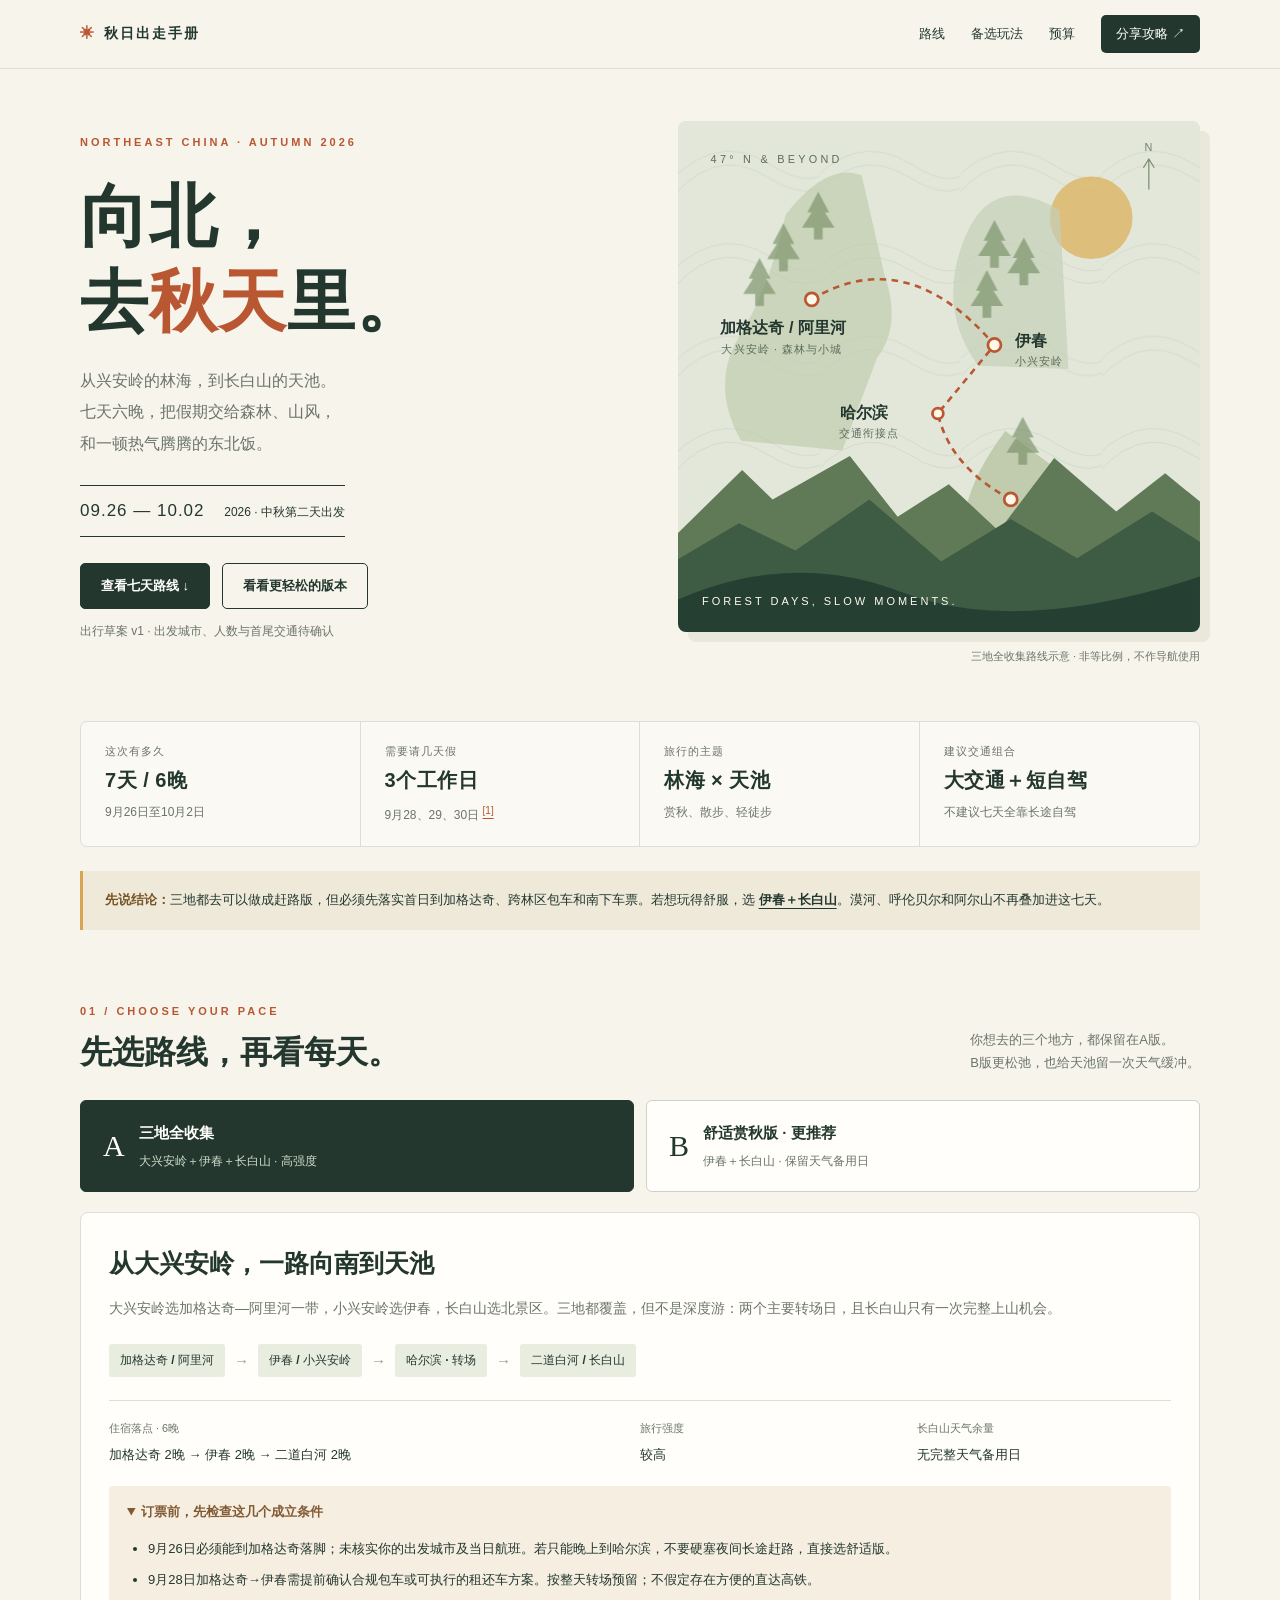
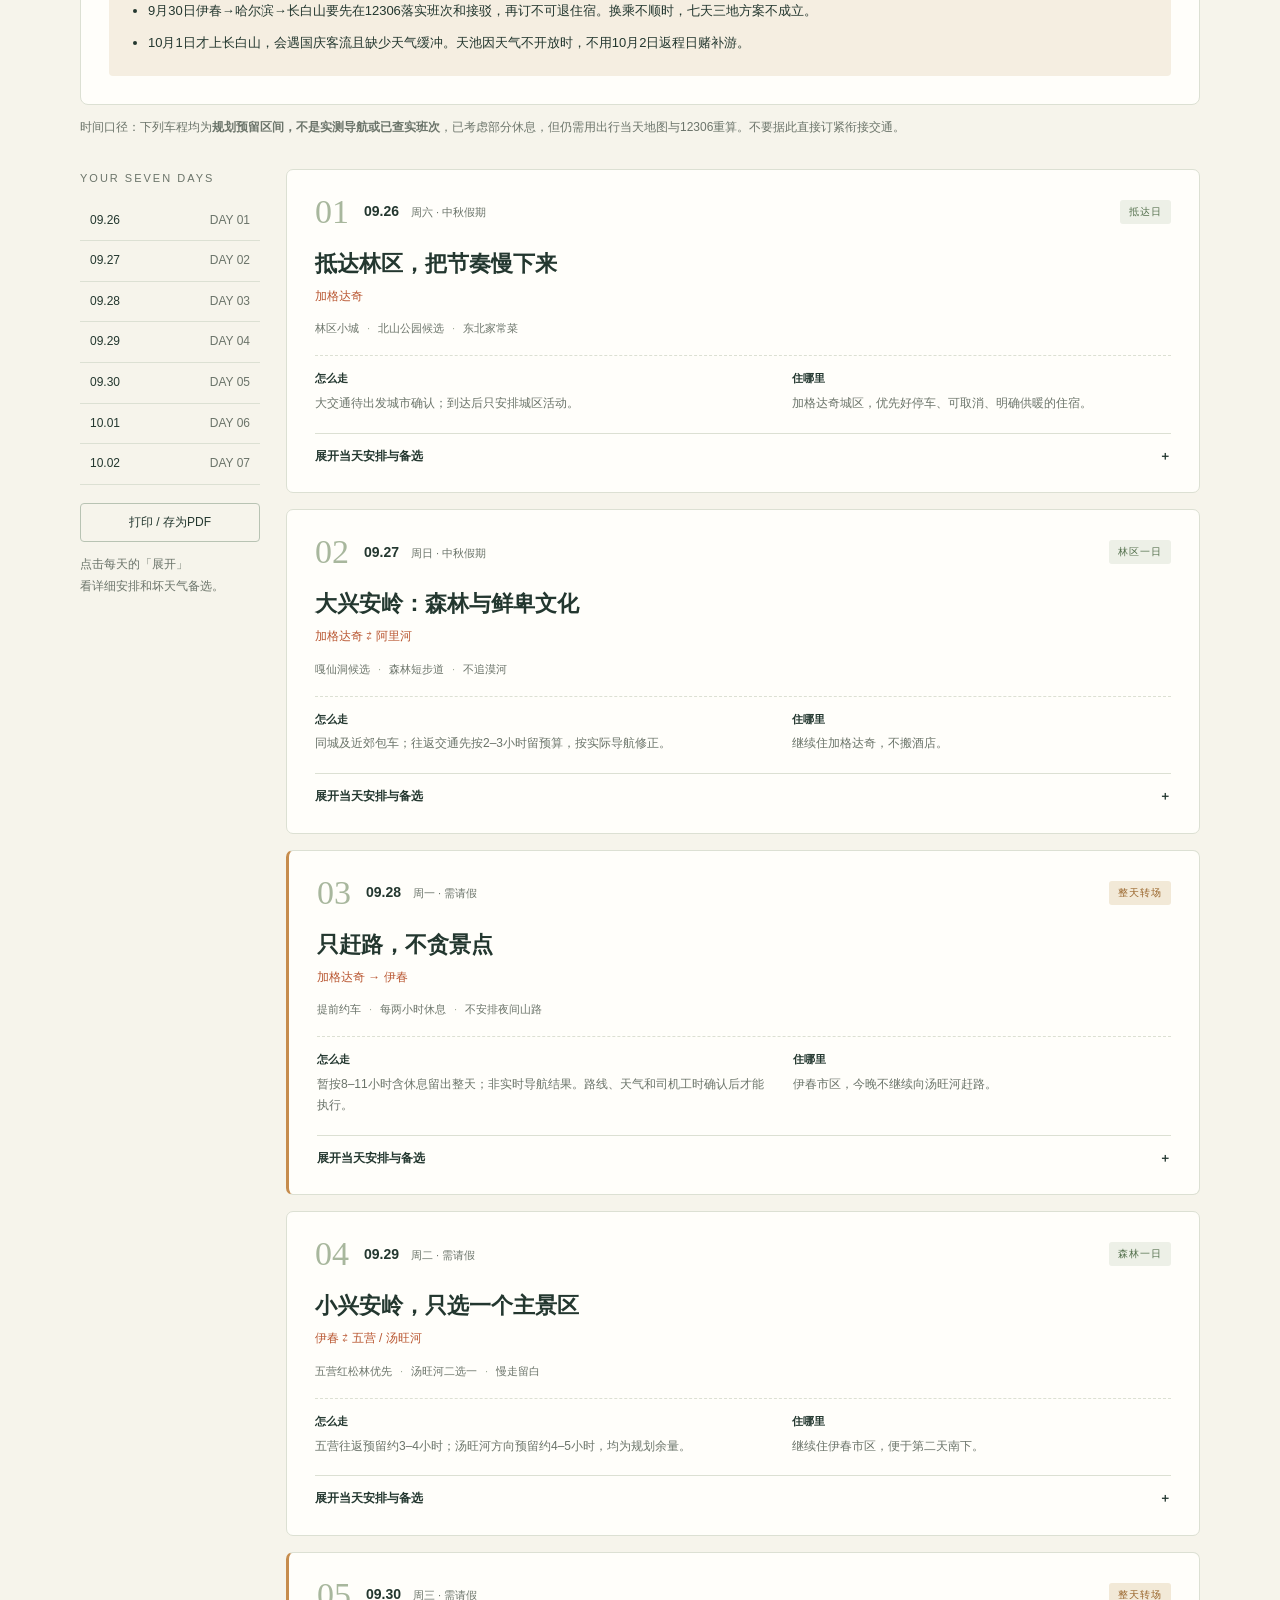
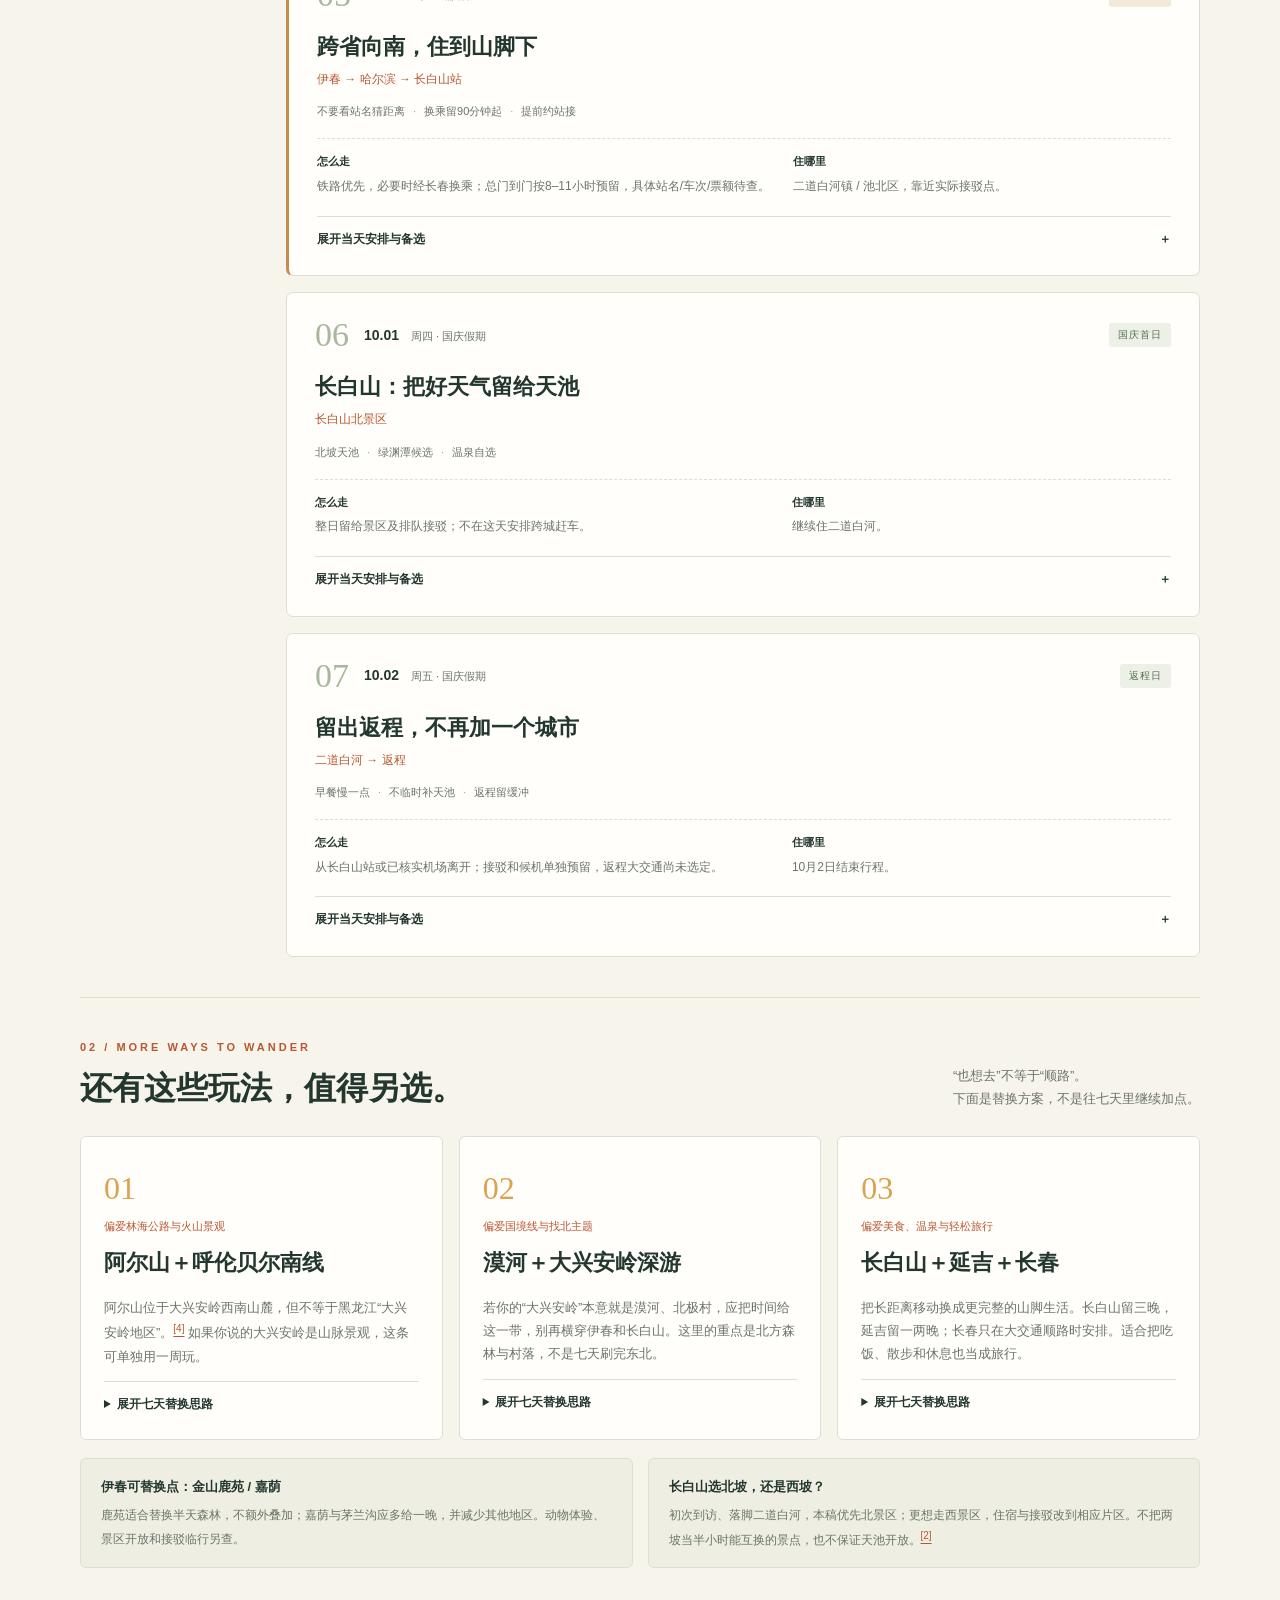
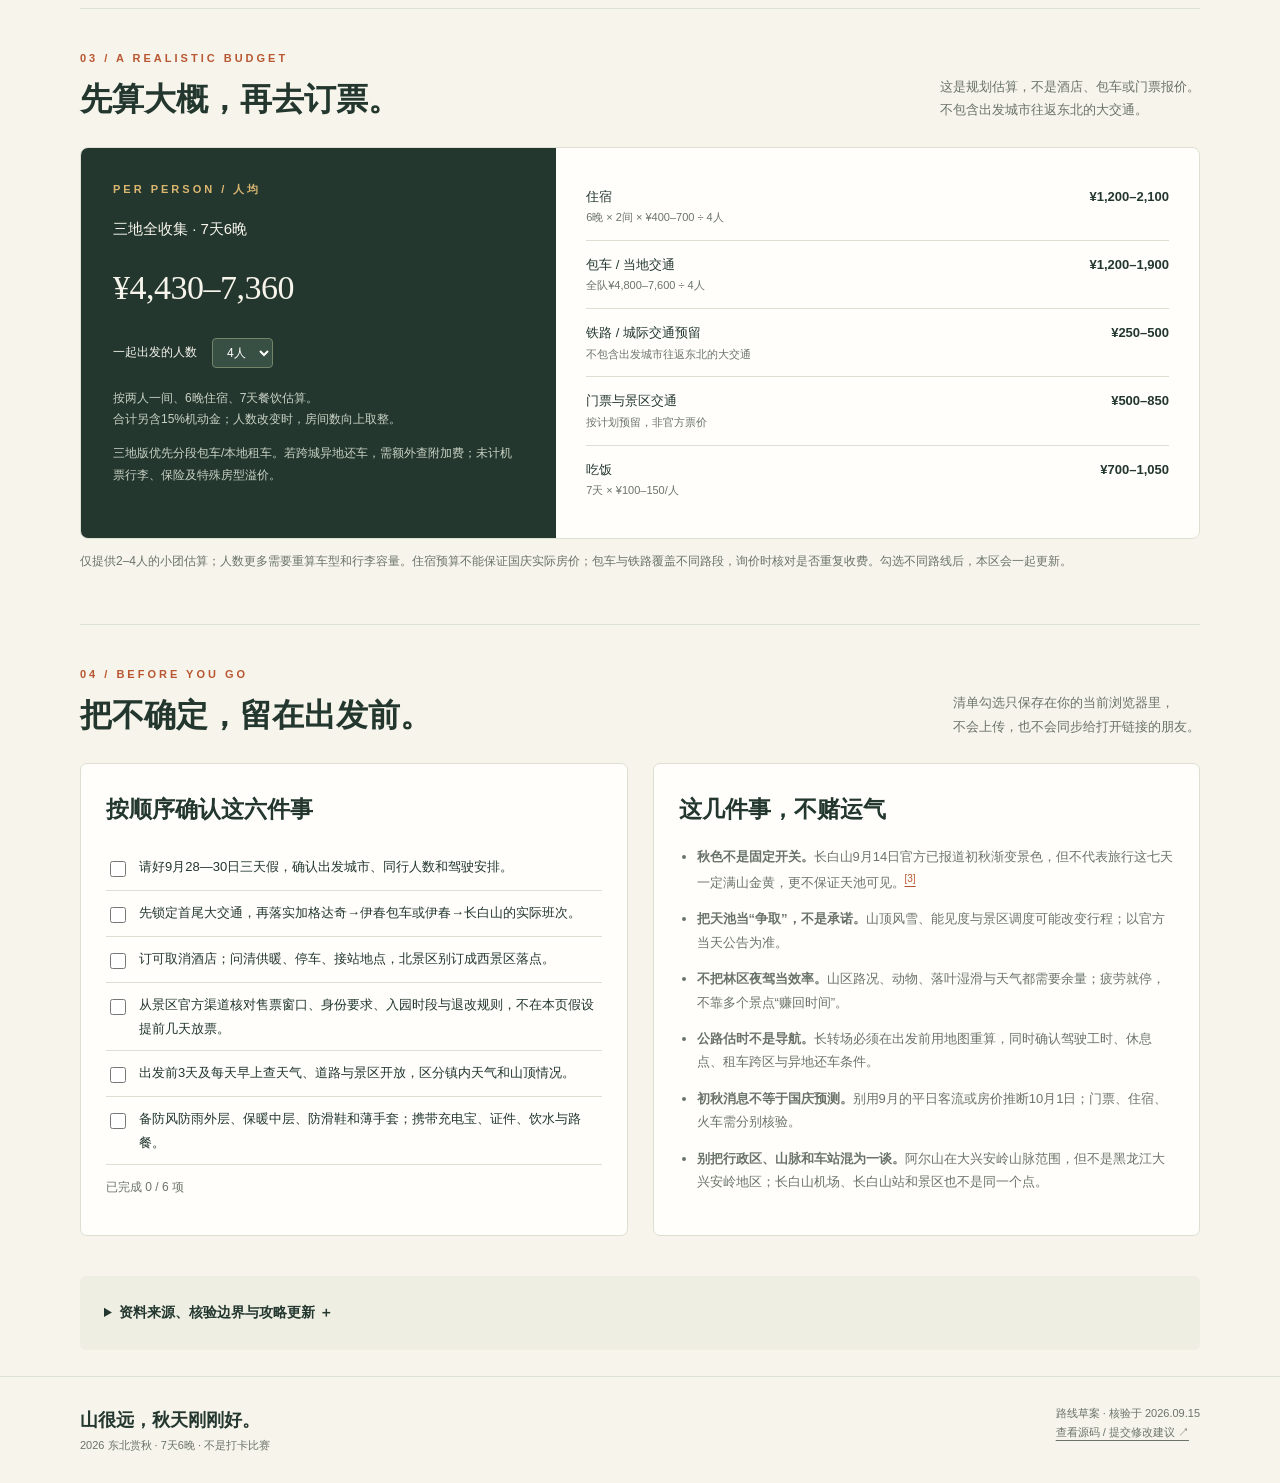
==== index.html @ 26cf62e5 "feat(travel): publish northeast autumn trip guide" ====
<!doctype html>
<html lang="zh-CN">
<head>
<meta charset="utf-8"><meta name="viewport" content="width=device-width, initial-scale=1">
<meta name="theme-color" content="#243e33"><meta name="description" content="2026年9月26日—10月2日，东北7天6晚赏秋路线：大兴安岭、小兴安岭、长白山。双路线、每日安排、预算与天气备选。">
<title>向北，去秋天里 · 2026东北七日旅行手册</title>
<style>
:root{--paper:#f6f4eb;--ink:#23372f;--muted:#6b746a;--line:#dce0d3;--orange:#b95732;--gold:#daa34f;--green:#314f40;--light:#e8eddf;--white:#fffefa;--serif:"Songti SC","STSong","Noto Serif CJK SC",serif}*{box-sizing:border-box}html{scroll-behavior:smooth;scroll-padding-top:90px}body{margin:0;background:var(--paper);color:var(--ink);font:15px/1.8 -apple-system,BlinkMacSystemFont,"PingFang SC","Microsoft YaHei",sans-serif}a{color:inherit;text-underline-offset:4px}button,input,select{font:inherit}button,a{touch-action:manipulation}button{cursor:pointer}button:focus-visible,a:focus-visible,input:focus-visible,summary:focus-visible{outline:3px solid var(--orange);outline-offset:4px}button:disabled{opacity:.5;cursor:default}.wrap{width:min(1120px,calc(100% - 48px));margin:auto}.skip{position:absolute;top:-100px;background:white;padding:10px;z-index:100}.skip:focus{top:8px}.topbar{position:sticky;top:0;z-index:20;background:#f6f4ebee;backdrop-filter:blur(12px);border-bottom:1px solid var(--line)}.top-inner{height:68px;display:flex;align-items:center;justify-content:space-between;gap:20px}.brand{font-size:14px;font-weight:750;letter-spacing:2px;text-decoration:none}.brand i{color:var(--orange);font-style:normal;margin-right:8px}.nav{display:flex;gap:26px;align-items:center;font-size:13px}.nav a{text-decoration:none}.nav a:hover{color:var(--orange)}.nav .share{background:var(--ink);color:white;border:0;padding:7px 15px;border-radius:5px}.eyebrow{font-size:11px;letter-spacing:3px;font-weight:650;color:var(--orange);text-transform:uppercase}.hero{display:grid;grid-template-columns:1.05fr 1fr;gap:50px;padding-top:52px;padding-bottom:42px;align-items:center}.hero h1{font-family:var(--serif);font-size:clamp(44px,5.5vw,68px);line-height:1.25;margin:22px 0 20px;letter-spacing:1px;font-weight:600}.hero h1 em{font-style:normal;color:var(--orange)}.intro{font-size:16px;color:var(--muted);max-width:470px;line-height:1.95}.hero-date{display:inline-block;border-top:1px solid var(--ink);border-bottom:1px solid var(--ink);padding:10px 0;margin-top:10px;font-size:17px;font-variant-numeric:tabular-nums;letter-spacing:1px}.hero-date span{font-size:12px;letter-spacing:0;margin-left:14px}.hero-links{display:flex;gap:12px;flex-wrap:wrap;margin-top:26px}.primary,.secondary{display:inline-block;text-decoration:none;padding:10px 20px;border-radius:5px;font-weight:600;border:1px solid var(--ink);font-size:13px}.primary{background:var(--ink);color:white}.secondary{background:transparent;color:var(--ink)}.poster{position:relative;background:#e1e6d9;border-radius:8px;overflow:hidden;min-height:438px;box-shadow:10px 10px 0 #eae8db}.poster svg{display:block;width:100%;height:auto}.poster-caption{position:absolute;left:24px;bottom:20px;color:#fffae9;font-size:11px;letter-spacing:3px}.poster .map-label{font-family:-apple-system,"PingFang SC",sans-serif;font-size:15px;fill:#23372f;font-weight:650}.poster .map-sub{font-size:10px;fill:#5c6d5b;letter-spacing:1px}.legend-note{font-size:11px;color:var(--muted);margin:15px 0 0;text-align:right}.facts{display:grid;grid-template-columns:repeat(4,1fr);border:1px solid var(--line);border-radius:7px;margin:12px 0 24px;background:#ffffff60}.fact{padding:20px 24px;border-right:1px solid var(--line)}.fact:last-child{border:0}.fact small{display:block;color:var(--muted);font-size:11px;letter-spacing:1px}.fact strong{font-size:20px;letter-spacing:.5px}.fact p{font-size:12px;margin:4px 0 0;color:var(--muted)}.notice{padding:17px 22px;border-left:3px solid var(--gold);background:#eee9d9;font-size:13px;line-height:1.9;margin-bottom:32px}.notice a{font-weight:600}.notice b{color:#775425}.section{padding:40px 0}.section-head{display:flex;justify-content:space-between;align-items:flex-end;gap:24px;margin-bottom:25px}.section-head h2{font-family:var(--serif);font-size:32px;font-weight:600;line-height:1.4;margin:8px 0 0}.section-head p{font-size:13px;color:var(--muted);max-width:360px;margin:0}.tabs{display:grid;grid-template-columns:1fr 1fr;gap:12px;margin:20px 0}.tab{display:flex;text-align:left;gap:14px;align-items:center;border:1px solid #ccd3c4;background:var(--white);border-radius:6px;padding:18px 22px;color:var(--ink)}.tab .letter{font-family:var(--serif);font-size:30px;line-height:1}.tab b{display:block;font-size:15px}.tab small{color:var(--muted);font-size:12px}.tab[aria-pressed=true]{background:var(--ink);color:var(--white);border-color:var(--ink)}.tab[aria-pressed=true] small{color:#d1dbc9}.route-overview{border-radius:8px;background:var(--white);border:1px solid var(--line);padding:28px}.route-overview h3{font-family:var(--serif);font-size:25px;margin:0 0 10px;font-weight:600}.route-overview p{margin:0;color:var(--muted);font-size:14px}.route-path{display:flex;flex-wrap:wrap;gap:9px;align-items:center;margin:23px 0}.route-path span{background:var(--light);padding:6px 11px;border-radius:3px;font-size:12px;font-weight:550}.route-path i{font-style:normal;color:#91a088}.route-stats{display:grid;grid-template-columns:2fr 1fr 1fr;gap:22px;border-top:1px solid var(--line);padding-top:18px;font-size:13px}.route-stats small{display:block;color:var(--muted);margin-bottom:4px}.gates{margin-top:20px;background:#f5eee1;border-radius:4px;padding:14px 18px;font-size:13px}.gates summary{cursor:pointer;font-weight:650;color:#815a33}.gates ul{padding-left:21px;margin-bottom:5px}.gates li{margin:8px 0}.plan-layout{display:grid;grid-template-columns:180px 1fr;gap:26px;margin-top:30px}.day-nav{position:sticky;top:92px;align-self:start}.day-nav .micro{font-size:11px;letter-spacing:2px;color:var(--muted);margin:0 0 12px}.day-nav a{display:flex;justify-content:space-between;text-decoration:none;font-size:12px;padding:9px 10px;border-bottom:1px solid var(--line)}.day-nav a:hover{background:var(--light)}.day-nav a span{color:var(--muted)}.day-nav .print{margin-top:18px;width:100%;font-size:12px;border:1px solid #b8c3b3;background:transparent;border-radius:4px;padding:8px;color:var(--ink)}.day-nav .small{margin-top:12px}.day-cards{display:grid;gap:16px}.day-card{background:var(--white);border:1px solid var(--line);border-radius:7px;padding:25px 28px;scroll-margin-top:88px}.day-card.transfer{border-left:3px solid #c68c4d}.day-top{display:flex;gap:15px;align-items:center}.day-no{font-family:var(--serif);font-size:34px;line-height:1;color:#a8b79d}.day-date{font-size:14px;font-weight:600}.day-date span{color:var(--muted);font-size:11px;margin-left:8px;font-weight:400}.tag{margin-left:auto;background:#edf0e7;color:#54704d;font-size:10px;letter-spacing:1px;padding:3px 9px;border-radius:3px;white-space:nowrap}.transfer .tag{background:#f2e9d7;color:#99652b}.day-card h3{font-family:var(--serif);font-weight:600;font-size:22px;margin:18px 0 6px;line-height:1.5}.place{color:var(--orange);font-size:12px;margin:0 0 12px}.highlights{display:flex;gap:8px;flex-wrap:wrap;font-size:11px;color:var(--muted);margin-bottom:16px}.highlights span+span:before{content:'·';margin-right:8px;color:#a0ad99}.logistics{display:grid;grid-template-columns:1.2fr 1fr;gap:22px;padding-top:13px;border-top:1px dashed var(--line)}.logistics p{margin:0;font-size:12px;color:var(--muted)}.logistics b{display:block;color:var(--ink);font-size:11px;margin-bottom:4px}.day-card details{border-top:1px solid var(--line);margin-top:18px;padding-top:12px;font-size:13px}.day-card summary{display:flex;justify-content:space-between;cursor:pointer;list-style:none;font-size:12px;font-weight:600}.day-card summary::-webkit-details-marker{display:none}.day-card details[open] summary span{transform:rotate(45deg)}.day-card ol{padding-left:21px}.day-card li{margin:10px 0}.backup{background:#f3f2e8;padding:12px 15px;border-radius:3px;color:#606650;font-size:12px}.text-link{font-size:12px;color:var(--orange)}.small{font-size:12px;color:var(--muted);line-height:1.8}.divide{border-top:1px solid var(--line)}.alternatives{display:grid;grid-template-columns:repeat(3,1fr);gap:16px}.option{border:1px solid var(--line);border-radius:6px;background:var(--white);padding:23px}.option .index{font-family:var(--serif);font-size:32px;color:var(--gold)}.option h3{font-family:var(--serif);font-size:22px;font-weight:600;margin:6px 0 10px}.option p{font-size:13px;color:var(--muted)}.option .fit{color:var(--orange);font-size:11px}.option details{border-top:1px solid var(--line);padding-top:12px;font-size:12px}.option summary{cursor:pointer;font-weight:600}.option ul{padding-left:18px}.extras{display:grid;grid-template-columns:1fr 1fr;gap:15px;margin-top:18px}.extra{border:1px solid var(--line);padding:16px 20px;border-radius:6px;font-size:13px;background:#eeeee3}.extra b{display:block;margin-bottom:5px}.extra span{color:var(--muted);font-size:12px}.budget-shell{display:grid;grid-template-columns:.85fr 1.15fr;border:1px solid var(--line);border-radius:8px;overflow:hidden}.budget-total{background:var(--ink);color:var(--paper);padding:32px}.budget-total .eyebrow{color:#dcb770}.budget-total h3{font-size:15px;font-weight:400}.budget-number{font-family:var(--serif);font-size:34px;white-space:nowrap;letter-spacing:-.5px}.budget-total label{font-size:12px;display:flex;align-items:center;gap:15px;margin:20px 0}.budget-total select{background:#385044;color:white;border:1px solid #73846b;border-radius:4px;padding:6px 10px}.budget-total p{color:#c9d1c3;font-size:12px}.budget-table{background:var(--white);padding:25px 30px}.budget-row{display:flex;justify-content:space-between;gap:20px;padding:12px 0;border-bottom:1px solid var(--line);font-size:13px}.budget-row:last-of-type{border:0}.budget-row small{display:block;color:var(--muted);font-size:11px}.budget-row strong{font-weight:550;white-space:nowrap}.prep-grid{display:grid;grid-template-columns:1fr 1fr;gap:25px}.prep{background:var(--white);border:1px solid var(--line);border-radius:7px;padding:25px}.prep h3{font-family:var(--serif);font-size:23px;font-weight:600;margin:0 0 15px}.checklist label{display:flex;gap:10px;align-items:flex-start;font-size:13px;padding:10px 0;border-bottom:1px solid var(--line);cursor:pointer}.checklist input{accent-color:var(--green);margin-top:6px;width:16px;height:16px;flex-shrink:0}.checklist input:checked+span{text-decoration:line-through;color:var(--muted)}.prep ul{padding-left:18px;font-size:13px;color:var(--muted)}.prep li{margin:13px 0}.sources{background:#eeeee3;border-radius:6px;padding:24px;font-size:12px}.sources summary{font-size:14px;font-weight:650;cursor:pointer}.sources li{margin:10px 0}.sources a{overflow-wrap:anywhere}.sources ol{padding-left:22px}.source-scope{color:var(--muted)}footer{border-top:1px solid var(--line);padding:27px 0;margin-top:26px}.foot-inner{display:flex;justify-content:space-between;gap:24px;font-size:11px;color:var(--muted)}.foot-inner strong{font-family:var(--serif);font-size:18px;color:var(--ink)}#toast{position:fixed;bottom:25px;left:50%;transform:translateX(-50%);background:#243e33;color:white;padding:11px 20px;border-radius:6px;z-index:60;max-width:90vw;font-size:13px;text-align:center;box-shadow:0 6px 20px #0002}#toast:empty{display:none}.share-fallback{margin:16px 0;padding:15px;background:var(--light);border-radius:6px}.share-fallback input{width:100%;padding:9px;border:1px solid var(--line);font-size:12px}.noscript{padding:15px;border:1px solid var(--gold)}.section-head .pill{font-size:11px;padding:4px 10px;border:1px solid #ccd3c4;border-radius:30px;white-space:nowrap}sup a{color:var(--orange);font-size:10px}.mobile-short{display:none}
@media(max-width:800px){.wrap{width:calc(100% - 36px)}.hero{gap:28px;padding-top:30px}.hero h1{font-size:45px}.poster{min-height:0}.hero-date{font-size:14px}.hero-date span{display:block;margin:5px 0 0;font-size:11px}.nav{gap:15px}.nav .hide-mobile{display:none}.facts .fact{padding:16px}.fact strong{font-size:17px}.plan-layout{grid-template-columns:140px 1fr;gap:17px}.day-card{padding:22px}.alternatives{gap:10px}.option{padding:18px}.budget-number{font-size:28px}.route-stats{grid-template-columns:1.5fr 1fr 1fr}}
@media(max-width:600px){html{scroll-padding-top:75px}.wrap{width:calc(100% - 32px)}.top-inner{height:59px}.brand{font-size:12px;letter-spacing:1px}.nav{gap:12px;font-size:11px}.nav .share{padding:6px 11px}.hero{grid-template-columns:1fr;padding-top:30px;gap:27px;padding-bottom:20px}.hero h1{font-size:49px;margin-top:17px}.intro{font-size:14px;max-width:95%}.hero-date{font-size:17px}.hero-date span{display:inline;margin-left:8px}.hero-links{margin-top:20px}.poster{max-width:440px;width:100%;margin:auto;box-shadow:6px 6px 0 #eae8db}.poster svg{max-height:370px}.legend-note{text-align:left;font-size:10px}.facts{grid-template-columns:1fr 1fr;margin-top:8px}.fact:nth-child(2){border-right:0}.fact:nth-child(-n+2){border-bottom:1px solid var(--line)}.fact{padding:16px 18px}.notice{padding:15px 17px;font-size:12px;margin-bottom:16px}.section{padding:28px 0}.section-head{display:block;margin-bottom:18px}.section-head h2{font-size:28px}.section-head p{margin-top:10px;max-width:none;font-size:12px}.section-head .pill{display:inline-block;margin-top:10px}.tabs{gap:8px}.tab{padding:14px 11px;gap:9px}.tab .letter{font-size:25px}.tab b{font-size:13px}.tab small{font-size:10px;line-height:1.5;display:block;margin-top:3px}.route-overview{padding:21px 18px}.route-overview h3{font-size:23px}.route-overview p{font-size:13px}.route-path{gap:6px}.route-path span{font-size:10px;padding:5px 7px}.route-stats{grid-template-columns:1fr 1fr;font-size:12px;gap:13px}.route-stats>div:first-child{grid-column:1/-1}.gates{padding:12px 13px;font-size:12px}.plan-layout{display:block;margin-top:19px}.day-nav{position:static;display:flex;gap:6px;overflow-x:auto;align-items:center;margin-bottom:15px;padding-bottom:6px}.day-nav a{display:block;padding:7px 11px;border:1px solid var(--line);border-radius:4px;white-space:nowrap;font-size:11px}.day-nav a span{display:none}.day-nav .micro,.day-nav .small{display:none}.day-nav .print{margin:0;min-width:84px;width:auto;white-space:nowrap}.day-card{padding:21px 18px}.day-no{font-size:29px}.day-date{font-size:13px}.day-date span{display:block;margin:2px 0 0;font-size:10px}.tag{font-size:9px;padding:2px 6px;letter-spacing:0}.day-card h3{font-size:21px}.logistics{grid-template-columns:1fr;gap:11px}.logistics b{display:inline-block;margin-right:10px}.alternatives{grid-template-columns:1fr}.option{padding:21px}.option .index{float:right}.extras{grid-template-columns:1fr}.budget-shell{grid-template-columns:1fr}.budget-total{padding:25px}.budget-number{font-size:36px}.budget-table{padding:19px 23px}.prep-grid{grid-template-columns:1fr;gap:15px}.prep{padding:23px 20px}.sources{padding:20px}.foot-inner{display:block}.foot-inner>div+div{margin-top:12px}.mobile-short{display:inline}.sources summary{font-size:13px}}
@media(prefers-reduced-motion:reduce){html{scroll-behavior:auto}*{transition:none!important}}
@media print{body{font-size:11px;background:white;color:#222}.wrap{width:100%;max-width:none}.topbar,.hero-links,.tabs,.day-nav,.share-fallback,#toast,.print,.sources summary span{display:none!important}.hero{grid-template-columns:1fr;padding:0}.hero h1{font-size:30px;margin:10px 0}.hero .intro{max-width:none}.hero-art{display:none}.facts{margin:12px 0}.fact{padding:10px}.section{padding:16px 0}.section-head h2{font-size:23px}.route-overview{padding:16px}.plan-layout{display:block}.day-card{break-inside:avoid;padding:15px;margin-bottom:10px}.day-cards{display:block}.day-card h3{font-size:18px}.day-card details{font-size:11px}.day-card li{margin:5px 0}.budget-shell{grid-template-columns:1fr 1fr}.budget-total{background:#f0f0e9!important;color:#222}.budget-total p,.budget-total .eyebrow{color:#444}.budget-number{font-size:25px}.budget-total select{color:#222;background:white}.prep-grid{gap:12px}.option,.prep,.sources{break-inside:avoid}.alternatives{gap:10px}.option{padding:12px}.sources{font-size:10px}.notice{font-size:11px}.foot-inner{font-size:10px}a{text-decoration:none}.backup{font-size:11px}.day-card summary{font-size:11px}.logistics p{font-size:11px}footer{margin-top:12px}}
</style>
</head>
<body>
<a class="skip" href="#itinerary">跳到每日行程</a>
<header class="topbar"><div class="wrap top-inner"><a class="brand" href="#"><i>✳</i>秋日出走手册</a><nav class="nav" aria-label="主导航"><a href="#itinerary">路线</a><a class="hide-mobile" href="#alternatives">备选玩法</a><a href="#budget">预算</a><button type="button" class="share" id="share">分享攻略 ↗</button></nav></div></header>
<main class="wrap">
<section class="hero" aria-labelledby="hero-title"><div><div class="eyebrow">NORTHEAST CHINA · AUTUMN 2026</div><h1 id="hero-title">向北，<br>去<em>秋天</em>里。</h1><p class="intro">从兴安岭的林海，到长白山的天池。<br>七天六晚，把假期交给森林、山风，<br>和一顿热气腾腾的东北饭。</p><div class="hero-date">09.26 — 10.02 <span>2026 · 中秋第二天出发</span></div><div class="hero-links"><a class="primary" href="#itinerary">查看七天路线 ↓</a><button type="button" class="secondary" id="recommend">看看更轻松的版本</button></div><p class="small">出行草案 v1 · 出发城市、人数与首尾交通待确认</p></div>
<div class="hero-art"><div class="poster"><svg viewBox="0 0 480 470" role="img" aria-labelledby="maptitle mapdesc"><title id="maptitle">东北由北向南的旅行路线示意</title><desc id="mapdesc">加格达奇、阿里河属于大兴安岭段，伊春属于小兴安岭段，向南经哈尔滨转场到长白山。图为示意，不按比例绘制。</desc><defs><pattern id="contour" width="130" height="85" patternUnits="userSpaceOnUse"><path d="M-20 70 Q30 5 85 40 T150 15 M-15 83 Q30 18 83 52 T155 27" fill="none" stroke="#607352" stroke-width=".7" opacity=".14"/></pattern><g id="pine"><path d="M0 -25L-10 -6H-6L-15 8H-4V19H4V8H15L6 -6H10Z" fill="currentColor"/></g></defs><rect width="480" height="470" fill="#e2e7d9"/><rect width="480" height="470" fill="url(#contour)"/><circle cx="380" cy="89" r="38" fill="#dcb05d" opacity=".75"/><path d="M58 294Q29 242 57 197T99 86Q137 37 169 50L190 142Q206 188 183 218L151 303Z" fill="#bdcaaa" opacity=".6"/><path d="M276 225Q238 173 263 109T351 82L359 228Z" fill="#c5d1b8" opacity=".7"/><path d="M263 387Q258 342 301 285L351 322L337 396Z" fill="#c1ccaf"/><g color="#778f65" opacity=".65"><use href="#pine" x="97" y="119"/><use href="#pine" x="75" y="151"/><use href="#pine" x="129" y="90"/><use href="#pine" x="291" y="116"/><use href="#pine" x="318" y="132"/><use href="#pine" x="284" y="162"/><use href="#pine" x="317" y="297"/></g><path id="map-line" d="M123 164Q210 112 291 206L239 269Q250 318 306 348" fill="none" stroke="#b95732" stroke-width="2.4" stroke-dasharray="6 5"/><g fill="#fff8e8" stroke="#b95732" stroke-width="2.5"><circle cx="123" cy="164" r="6"/><circle cx="291" cy="206" r="6"/><circle cx="239" cy="269" r="5"/><circle cx="306" cy="348" r="6"/></g><text x="39" y="195" class="map-label">加格达奇 / 阿里河</text><text x="40" y="213" class="map-sub">大兴安岭 · 森林与小城</text><text x="310" y="207" class="map-label">伊春</text><text x="310" y="224" class="map-sub">小兴安岭</text><text x="149" y="273" class="map-label">哈尔滨</text><text x="148" y="291" class="map-sub">交通衔接点</text><text x="324" y="348" class="map-label">长白山</text><text x="324" y="366" class="map-sub">二道白河落脚</text><path d="M0 379L59 321L87 348L158 308L202 364L249 334L295 377L346 310L403 359L448 324L480 350V470H0Z" fill="#607957"/><path d="M0 403L56 370L108 395L176 348L242 405L306 366L367 402L436 359L480 387V470H0Z" fill="#3e5b43"/><path d="M0 440Q105 394 208 434T480 419V470H0Z" fill="#263f33"/><text x="30" y="39" font-size="10" letter-spacing="3" fill="#5c6d5b">47° N &amp; BEYOND</text><path d="M433 35v28m-5-20 5-8 5 8" stroke="#738266" fill="none"/><text x="429" y="28" font-size="10" fill="#738266">N</text></svg><div class="poster-caption">FOREST DAYS, SLOW MOMENTS.</div></div><p class="legend-note">三地全收集路线示意 · 非等比例，不作导航使用</p></div></section>
<div class="facts"><div class="fact"><small>这次有多久</small><strong>7天 / 6晚</strong><p>9月26日至10月2日</p></div><div class="fact"><small>需要请几天假</small><strong>3个工作日</strong><p>9月28、29、30日 <sup><a href="#source-1">[1]</a></sup></p></div><div class="fact"><small>旅行的主题</small><strong>林海 × 天池</strong><p>赏秋、散步、轻徒步</p></div><div class="fact"><small>建议交通组合</small><strong>大交通＋短自驾</strong><p>不建议七天全靠长途自驾</p></div></div>
<div class="notice"><b>先说结论：</b>三地都去可以做成赶路版，但必须先落实首日到加格达奇、跨林区包车和南下车票。若想玩得舒服，选 <a href="#itinerary" id="notice-easy">伊春＋长白山</a>。漠河、呼伦贝尔和阿尔山不再叠加进这七天。</div>
<noscript><p class="noscript">当前未启用 JavaScript：下方仍可阅读三地全收集路线、展开每日安排；双路线切换和预算计算需启用 JavaScript。另一套完整行程也保存在仓库 trip-data.json。</p></noscript>
<div class="share-fallback" id="share-fallback" hidden><label for="share-url">复制下方地址分享当前路线：</label><input id="share-url" readonly aria-label="当前路线分享地址"></div>
<section class="section" id="itinerary" aria-labelledby="itinerary-title"><div class="section-head"><div><div class="eyebrow">01 / CHOOSE YOUR PACE</div><h2 id="itinerary-title">先选路线，再看每天。</h2></div><p>你想去的三个地方，都保留在A版。<br>B版更松弛，也给天池留一次天气缓冲。</p></div>
<div class="tabs" role="group" aria-label="选择旅行路线"><button class="tab" type="button" id="tab-all" data-route="all" aria-pressed="true" aria-controls="route-content"><span class="letter">A</span><span><b>三地全收集</b><small>大兴安岭＋伊春＋长白山 · 高强度</small></span></button><button class="tab" type="button" id="tab-easy" data-route="easy" aria-pressed="false" aria-controls="route-content"><span class="letter">B</span><span><b>舒适赏秋版 · 更推荐</b><small>伊春＋长白山 · 保留天气备用日</small></span></button></div>
<div id="route-content"><div class="route-overview"><h3 id="route-title">从大兴安岭，一路向南到天池</h3><p id="route-intro">大兴安岭选加格达奇—阿里河一带，小兴安岭选伊春，长白山选北景区。三地都覆盖，但不是深度游：两个主要转场日，且长白山只有一次完整上山机会。</p><div class="route-path" id="route-path"><span>加格达奇 / 阿里河</span><i aria-hidden="true">→</i><span>伊春 / 小兴安岭</span><i aria-hidden="true">→</i><span>哈尔滨 · 转场</span><i aria-hidden="true">→</i><span>二道白河 / 长白山</span></div><div class="route-stats"><div><small>住宿落点 · 6晚</small><span id="route-nights">加格达奇 2晚 → 伊春 2晚 → 二道白河 2晚</span></div><div><small>旅行强度</small><span id="route-effort">较高</span></div><div><small>长白山天气余量</small><span id="route-buffer">无完整天气备用日</span></div></div><details class="gates" open><summary>订票前，先检查这几个成立条件</summary><ul id="route-warnings"><li>9月26日必须能到加格达奇落脚；未核实你的出发城市及当日航班。若只能晚上到哈尔滨，不要硬塞夜间长途赶路，直接选舒适版。</li><li>9月28日加格达奇→伊春需提前确认合规包车或可执行的租还车方案。按整天转场预留；不假定存在方便的直达高铁。</li><li>9月30日伊春→哈尔滨→长白山要先在12306落实班次和接驳，再订不可退住宿。换乘不顺时，七天三地方案不成立。</li><li>10月1日才上长白山，会遇国庆客流且缺少天气缓冲。天池因天气不开放时，不用10月2日返程日赌补游。</li></ul></details></div>
<p class="small">时间口径：下列车程均为<strong>规划预留区间，不是实测导航或已查实班次</strong>，已考虑部分休息，但仍需用出行当天地图与12306重算。不要据此直接订紧衔接交通。</p>
<div class="plan-layout"><aside class="day-nav" aria-label="按日期跳转"><p class="micro">YOUR SEVEN DAYS</p><a href="#day-1">09.26 <span>DAY 01</span></a><a href="#day-2">09.27 <span>DAY 02</span></a><a href="#day-3">09.28 <span>DAY 03</span></a><a href="#day-4">09.29 <span>DAY 04</span></a><a href="#day-5">09.30 <span>DAY 05</span></a><a href="#day-6">10.01 <span>DAY 06</span></a><a href="#day-7">10.02 <span>DAY 07</span></a><button type="button" class="print" id="print">打印 / 存为PDF</button><p class="small">点击每天的「展开」<br>看详细安排和坏天气备选。</p></aside><div class="day-cards" id="day-cards"><!-- DAYS_START --><article class="day-card " id="day-1"><div class="day-top"><div class="day-no">01</div><div class="day-date">09.26 <span>周六 · 中秋假期</span></div><span class="tag">抵达日</span></div><h3>抵达林区，把节奏慢下来</h3><p class="place">加格达奇</p><div class="highlights"><span>林区小城</span><span>北山公园候选</span><span>东北家常菜</span></div><div class="logistics"><p><b>怎么走</b>大交通待出发城市确认；到达后只安排城区活动。</p><p><b>住哪里</b>加格达奇城区，优先好停车、可取消、明确供暖的住宿。</p></div><details><summary>展开当天安排与备选 <span aria-hidden="true">＋</span></summary><ol><li>白天：飞抵或乘火车抵达加格达奇。建议争取15:00前落地；此处不是已核实航班。</li><li>下午：有余力再去北山公园短走、看林区城市风貌。到达晚就直接入住，不补打卡。</li><li>晚上：采购饮水和路餐，确认翌日阿里河方向道路、景点营业与返程时间。</li></ol><p class="backup"><b>如果计划有变</b><br>航班不合适：切换舒适版，从哈尔滨进入伊春；不要把哈尔滨→加格达奇算作短接驳。</p><a class="text-link" href="https://map.baidu.com/search/%E5%8A%A0%E6%A0%BC%E8%BE%BE%E5%A5%87" target="_blank" rel="noopener noreferrer">在百度地图查位置 ↗</a></details></article><article class="day-card " id="day-2"><div class="day-top"><div class="day-no">02</div><div class="day-date">09.27 <span>周日 · 中秋假期</span></div><span class="tag">林区一日</span></div><h3>大兴安岭：森林与鲜卑文化</h3><p class="place">加格达奇 ⇄ 阿里河</p><div class="highlights"><span>嘎仙洞候选</span><span>森林短步道</span><span>不追漠河</span></div><div class="logistics"><p><b>怎么走</b>同城及近郊包车；往返交通先按2–3小时留预算，按实际导航修正。</p><p><b>住哪里</b>继续住加格达奇，不搬酒店。</p></div><details><summary>展开当天安排与备选 <span aria-hidden="true">＋</span></summary><ol><li>上午：阿里河方向，嘎仙洞遗址作为文化主线；以景区当日开放和文保要求为准。</li><li>下午：选择已开放、有人管理的森林步道或观景点，留出慢走和拍摄时间。</li><li>傍晚：返回加格达奇。不要临时加根河、漠河或无人管理林道。</li></ol><p class="backup"><b>如果计划有变</b><br>景区关闭或雨天：改城区文化场馆/休整；不进入封闭林区。北山公园等候选点的营业情况出发前复核。</p><a class="text-link" href="https://map.baidu.com/search/%E9%98%BF%E9%87%8C%E6%B2%B3" target="_blank" rel="noopener noreferrer">在百度地图查位置 ↗</a></details></article><article class="day-card transfer" id="day-3"><div class="day-top"><div class="day-no">03</div><div class="day-date">09.28 <span>周一 · 需请假</span></div><span class="tag">整天转场</span></div><h3>只赶路，不贪景点</h3><p class="place">加格达奇 → 伊春</p><div class="highlights"><span>提前约车</span><span>每两小时休息</span><span>不安排夜间山路</span></div><div class="logistics"><p><b>怎么走</b>暂按8–11小时含休息留出整天；非实时导航结果。路线、天气和司机工时确认后才能执行。</p><p><b>住哪里</b>伊春市区，今晚不继续向汤旺河赶路。</p></div><details><summary>展开当天安排与备选 <span aria-hidden="true">＋</span></summary><ol><li>上午：早餐后出发，优先合规包车；自驾需要有足够休息的驾驶人。</li><li>白天：只保留正规服务区休息。遇天气、施工或疲劳，途中加住并删减后续景点。</li><li>晚上：抵达伊春后直接入住。不要用压缩休息来换取“全覆盖”。</li></ol><p class="backup"><b>如果计划有变</b><br>交通时间超预算或租车异地还车未落实：取消本段全收集计划，改为加格达奇深度游或重排伊春—长白山，不用夜车硬拼。</p><a class="text-link" href="https://map.baidu.com/search/%E4%BC%8A%E6%98%A5" target="_blank" rel="noopener noreferrer">在百度地图查位置 ↗</a></details></article><article class="day-card " id="day-4"><div class="day-top"><div class="day-no">04</div><div class="day-date">09.29 <span>周二 · 需请假</span></div><span class="tag">森林一日</span></div><h3>小兴安岭，只选一个主景区</h3><p class="place">伊春 ⇄ 五营 / 汤旺河</p><div class="highlights"><span>五营红松林优先</span><span>汤旺河二选一</span><span>慢走留白</span></div><div class="logistics"><p><b>怎么走</b>五营往返预留约3–4小时；汤旺河方向预留约4–5小时，均为规划余量。</p><p><b>住哪里</b>继续住伊春市区，便于第二天南下。</p></div><details><summary>展开当天安排与备选 <span aria-hidden="true">＋</span></summary><ol><li>首选：五营国家森林公园，给红松林与步道留3–4小时，不赶路追点。</li><li>备选：更喜欢石林与林海组合，改汤旺河林海奇石；不把两个大景区塞进一天。</li><li>傍晚：返回伊春，补给后早睡。金山鹿苑仅作为替换项，不额外叠加。</li></ol><p class="backup"><b>如果计划有变</b><br>雨天缩短户外，转城区休整；林区景点可能受防火、天气或运营调整影响，勿默认全年正常开放。</p><a class="text-link" href="https://map.baidu.com/search/%E6%B1%A4%E6%97%BA%E6%B2%B3" target="_blank" rel="noopener noreferrer">在百度地图查位置 ↗</a></details></article><article class="day-card transfer" id="day-5"><div class="day-top"><div class="day-no">05</div><div class="day-date">09.30 <span>周三 · 需请假</span></div><span class="tag">整天转场</span></div><h3>跨省向南，住到山脚下</h3><p class="place">伊春 → 哈尔滨 → 长白山站</p><div class="highlights"><span>不要看站名猜距离</span><span>换乘留90分钟起</span><span>提前约站接</span></div><div class="logistics"><p><b>怎么走</b>铁路优先，必要时经长春换乘；总门到门按8–11小时预留，具体站名/车次/票额待查。</p><p><b>住哪里</b>二道白河镇 / 池北区，靠近实际接驳点。</p></div><details><summary>展开当天安排与备选 <span aria-hidden="true">＋</span></summary><ol><li>上午：按已买到的车票从伊春出发；公路接驳哈尔滨是备选，不预设哈伊班次或站名。</li><li>下午：继续前往长白山站。跨站换乘还需额外留市内交通，不只看列车运行时长。</li><li>晚上：抵达二道白河入住，确认北景区预约、集合点和第二天接驳。</li></ol><p class="backup"><b>如果计划有变</b><br>若无法当天合理到达：改在哈尔滨/长春住宿，并放弃此次长白山；不要虚构“末班还能赶上”。</p><a class="text-link" href="https://map.baidu.com/search/%E9%95%BF%E7%99%BD%E5%B1%B1%E7%AB%99" target="_blank" rel="noopener noreferrer">在百度地图查位置 ↗</a></details></article><article class="day-card " id="day-6"><div class="day-top"><div class="day-no">06</div><div class="day-date">10.01 <span>周四 · 国庆假期</span></div><span class="tag">国庆首日</span></div><h3>长白山：把好天气留给天池</h3><p class="place">长白山北景区</p><div class="highlights"><span>北坡天池</span><span>绿渊潭候选</span><span>温泉自选</span></div><div class="logistics"><p><b>怎么走</b>整日留给景区及排队接驳；不在这天安排跨城赶车。</p><p><b>住哪里</b>继续住二道白河。</p></div><details><summary>展开当天安排与备选 <span aria-hidden="true">＋</span></summary><ol><li>按官方预约时段到达，顺序服从景区调度；开放时优先争取天池，不保证可见。</li><li>根据开放范围与体力安排绿渊潭等点位。不要将门户列出的所有景点视为当日全部开放。</li><li>下午或晚间回镇休息；温泉选正规营业场所，是否包含在酒店房费中单独核实。</li></ol><p class="backup"><b>如果计划有变</b><br>天池不开放：游已开放低海拔景点/镇内美人松一带，不闯封闭路段；不将“到过长白山”写成“看见天池”。</p><a class="text-link" href="https://map.baidu.com/search/%E9%95%BF%E7%99%BD%E5%B1%B1%E5%8C%97%E6%99%AF%E5%8C%BA" target="_blank" rel="noopener noreferrer">在百度地图查位置 ↗</a></details></article><article class="day-card " id="day-7"><div class="day-top"><div class="day-no">07</div><div class="day-date">10.02 <span>周五 · 国庆假期</span></div><span class="tag">返程日</span></div><h3>留出返程，不再加一个城市</h3><p class="place">二道白河 → 返程</p><div class="highlights"><span>早餐慢一点</span><span>不临时补天池</span><span>返程留缓冲</span></div><div class="logistics"><p><b>怎么走</b>从长白山站或已核实机场离开；接驳和候机单独预留，返程大交通尚未选定。</p><p><b>住哪里</b>10月2日结束行程。</p></div><details><summary>展开当天安排与备选 <span aria-hidden="true">＋</span></summary><ol><li>上午：按返程班次安排早餐、镇内短走；只有时间充足才增加散步。</li><li>按已出票交通前往车站或机场。长白山机场与长白山站不是同一地点。</li><li>若改延吉机场离开，先落实二道白河到机场的车程、道路与候机时间，不顺带挤满延吉景点。</li></ol><p class="backup"><b>如果计划有变</b><br>交通延误按承运方安排处理；不要通过取消休息或超速保证计划表。</p><a class="text-link" href="https://map.baidu.com/search/%E8%BF%94%E7%A8%8B" target="_blank" rel="noopener noreferrer">在百度地图查位置 ↗</a></details></article><!-- DAYS_END --></div></div></div></section>
<section class="section divide" id="alternatives" aria-labelledby="alt-title"><div class="section-head"><div><div class="eyebrow">02 / MORE WAYS TO WANDER</div><h2 id="alt-title">还有这些玩法，值得另选。</h2></div><p>“也想去”不等于“顺路”。<br>下面是替换方案，不是往七天里继续加点。</p></div><div class="alternatives">
<article class="option"><div class="index">01</div><div class="fit">偏爱林海公路与火山景观</div><h3>阿尔山＋呼伦贝尔南线</h3><p>阿尔山位于大兴安岭西南山麓，但不等于黑龙江“大兴安岭地区”。<sup><a href="#source-4">[4]</a></sup> 如果你说的大兴安岭是山脉景观，这条可单独用一周玩。</p><details><summary>展开七天替换思路</summary><ul><li>9/26 抵达阿尔山或乌兰浩特；首尾航班需先落实。</li><li>9/27–28 阿尔山景区，两天慢游，以实际开放线路为准。</li><li>9/29 经草原方向转海拉尔，整天留给转场。</li><li>9/30–10/1 海拉尔周边，选择正规开放草原点；返程时间决定是否去满洲里。</li><li>10/2 海拉尔返程。它替代原三地路线，不再加长白山。</li></ul></details></article>
<article class="option"><div class="index">02</div><div class="fit">偏爱国境线与找北主题</div><h3>漠河＋大兴安岭深游</h3><p>若你的“大兴安岭”本意就是漠河、北极村，应把时间给这一带，别再横穿伊春和长白山。这里的重点是北方森林与村落，不是七天刷完东北。</p><details><summary>展开七天替换思路</summary><ul><li>9/26 抵达漠河；航班不合适则重新分配首尾交通日。</li><li>9/27–29 北极村、北红村等已开放游线，沿途安排分散住宿，避免反复折返。</li><li>9/30–10/1 森林观景、城区文化点和天气缓冲。</li><li>10/2 漠河返程；不承诺看到极光，不售卖概率。</li><li>林区消防、边境及景区管理规定优先于攻略。</li></ul></details></article>
<article class="option"><div class="index">03</div><div class="fit">偏爱美食、温泉与轻松旅行</div><h3>长白山＋延吉＋长春</h3><p>把长距离移动换成更完整的山脚生活。长白山留三晚，延吉留一两晚；长春只在大交通顺路时安排。适合把吃饭、散步和休息也当成旅行。</p><details><summary>展开七天替换思路</summary><ul><li>9/26 延吉抵达，美食与城区散步。</li><li>9/27 延吉轻松一日，不安排远距离边境绕行。</li><li>9/28 到二道白河；9/29 优先上山。</li><li>9/30 作为天池备用或温泉日。</li><li>10/1 返程交通合适再移至长春，否则仍留长白山周边。</li><li>10/2 返程。车票、首尾机场与住宿要成套决定。</li></ul></details></article></div>
<div class="extras"><div class="extra"><b>伊春可替换点：金山鹿苑 / 嘉荫</b><span>鹿苑适合替换半天森林，不额外叠加；嘉荫与茅兰沟应多给一晚，并减少其他地区。动物体验、景区开放和接驳临行另查。</span></div><div class="extra"><b>长白山选北坡，还是西坡？</b><span>初次到访、落脚二道白河，本稿优先北景区；更想走西景区，住宿与接驳改到相应片区。不把两坡当半小时能互换的景点，也不保证天池开放。<sup><a href="#source-2">[2]</a></sup></span></div></div></section>
<section class="section divide" id="budget" aria-labelledby="budget-title"><div class="section-head"><div><div class="eyebrow">03 / A REALISTIC BUDGET</div><h2 id="budget-title">先算大概，再去订票。</h2></div><p>这是规划估算，不是酒店、包车或门票报价。<br>不包含出发城市往返东北的大交通。</p></div><div class="budget-shell"><div class="budget-total"><div class="eyebrow">PER PERSON / 人均</div><h3 id="budget-route">三地全收集 · 7天6晚</h3><div class="budget-number" id="budget-number">¥4,430 – 7,360</div><label for="people">一起出发的人数<select id="people"><option value="2">2人</option><option value="3">3人</option><option value="4" selected>4人</option></select></label><p>按两人一间、6晚住宿、7天餐饮估算。<br>合计另含15%机动金；人数改变时，房间数向上取整。</p><p>三地版优先分段包车/本地租车。若跨城异地还车，需额外查附加费；未计机票行李、保险及特殊房型溢价。</p></div><div class="budget-table" id="budget-table"><div class="budget-row"><span>住宿<small>6晚 × 每间¥400–700，双人间假设</small></span><strong>¥1,200–2,100</strong></div><div class="budget-row"><span>包车 / 当地交通<small>全队¥4,800–7,600 ÷ 4人</small></span><strong>¥1,200–1,900</strong></div><div class="budget-row"><span>铁路 / 城际交通预留<small>不包含出发城市往返东北的大交通</small></span><strong>¥250–500</strong></div><div class="budget-row"><span>门票与景区交通<small>按计划预留，非官方票价</small></span><strong>¥500–850</strong></div><div class="budget-row"><span>吃饭<small>7天 × ¥100–150/人</small></span><strong>¥700–1,050</strong></div></div></div><p class="small">仅提供2–4人的小团估算；人数更多需要重算车型和行李容量。住宿预算不能保证国庆实际房价；包车与铁路覆盖不同路段，询价时核对是否重复收费。勾选不同路线后，本区会一起更新。</p></section>
<section class="section divide" id="prepare" aria-labelledby="prepare-title"><div class="section-head"><div><div class="eyebrow">04 / BEFORE YOU GO</div><h2 id="prepare-title">把不确定，留在出发前。</h2></div><p>清单勾选只保存在你的当前浏览器里，<br>不会上传，也不会同步给打开链接的朋友。</p></div><div class="prep-grid"><div class="prep"><h3>按顺序确认这六件事</h3><div class="checklist"><label><input type="checkbox" data-check="dates"><span>请好9月28—30日三天假，确认出发城市、同行人数和驾驶安排。</span></label><label><input type="checkbox" data-check="transport"><span>先锁定首尾大交通，再落实加格达奇→伊春包车或伊春→长白山的实际班次。</span></label><label><input type="checkbox" data-check="stay"><span>订可取消酒店；问清供暖、停车、接站地点，北景区别订成西景区落点。</span></label><label><input type="checkbox" data-check="tickets"><span>从景区官方渠道核对售票窗口、身份要求、入园时段与退改规则，不在本页假设提前几天放票。</span></label><label><input type="checkbox" data-check="weather"><span>出发前3天及每天早上查天气、道路与景区开放，区分镇内天气和山顶情况。</span></label><label><input type="checkbox" data-check="pack"><span>备防风防雨外层、保暖中层、防滑鞋和薄手套；携带充电宝、证件、饮水与路餐。</span></label></div><p class="small" id="check-progress" aria-live="polite">已完成 0 / 6 项</p></div><div class="prep"><h3>这几件事，不赌运气</h3><ul><li><b>秋色不是固定开关。</b>长白山9月14日官方已报道初秋渐变景色，但不代表旅行这七天一定满山金黄，更不保证天池可见。<sup><a href="#source-3">[3]</a></sup></li><li><b>把天池当“争取”，不是承诺。</b>山顶风雪、能见度与景区调度可能改变行程；以官方当天公告为准。</li><li><b>不把林区夜驾当效率。</b>山区路况、动物、落叶湿滑与天气都需要余量；疲劳就停，不靠多个景点“赚回时间”。</li><li><b>公路估时不是导航。</b>长转场必须在出发前用地图重算，同时确认驾驶工时、休息点、租车跨区与异地还车条件。</li><li><b>初秋消息不等于国庆预测。</b>别用9月的平日客流或房价推断10月1日；门票、住宿、火车需分别核验。</li><li><b>别把行政区、山脉和车站混为一谈。</b>阿尔山在大兴安岭山脉范围，但不是黑龙江大兴安岭地区；长白山机场、长白山站和景区也不是同一个点。</li></ul></div></div></section>
<details class="sources" id="sources"><summary>资料来源、核验边界与攻略更新 <span>＋</span></summary><p>资料核验日期：2026年9月15日。路线组合与预算由本攻略规划；以下官方资料只支持各自列出的事实，不为本稿车程、价格或可订性背书。</p><ol><li id="source-1"><a href="https://www.gov.cn/zhengce/content/202511/content_7047090.htm" target="_blank" rel="noopener noreferrer">中国政府网：2026年部分节假日安排</a><br><span class="source-scope">支持中秋9/25—27、国庆10/1—7；本稿据此计算9/26—10/2共7天、9/28—30需请假。</span></li><li id="source-2"><a href="https://www.changbaishan.gov.cn/zbsly/jqjd/bjq/" target="_blank" rel="noopener noreferrer">长白山管委会：北景区景点目录</a><br><span class="source-scope">支持北坡天池、绿渊潭、美人松等景点归属；目录存在不表示当天全部开放。</span></li><li id="source-3"><a href="https://www.changbaishan.gov.cn/zwgk/zwdt/zbsyw/202609/t20260914_271773.html" target="_blank" rel="noopener noreferrer">长白山管委会：2026年9月14日初秋旅游报道</a><br><span class="source-scope">支持近期进入秋色渐变阶段；不作为国庆天气、客流或房价预测。</span></li><li id="source-4"><a href="http://www.aes.gov.cn/aes/zjaes/index.html" target="_blank" rel="noopener noreferrer">阿尔山市政府：走进阿尔山</a><br><span class="source-scope">支持阿尔山位于大兴安岭西南山麓，作为另一条完整线路的地理依据。</span></li><li><a href="https://www.yc.gov.cn/ycsrmzf/c101986/202609/433692.shtml" target="_blank" rel="noopener noreferrer">伊春市政府：2026年秋季旅游工作信息</a><br><span class="source-scope">支持伊春开展“五花山”赏秋旅游；文中涉及交通发展，不可替代具体日期的时刻表。</span></li><li><a href="https://www.jgdq.gov.cn/" target="_blank" rel="noopener noreferrer">加格达奇区政府</a> · <a href="http://nmg.xinhuanet.com/20260903/923e8833b5c64d56a4bc7b7b5dba9621/c.html" target="_blank" rel="noopener noreferrer">新华网：嘎仙洞遗址介绍</a><br><span class="source-scope">作为林区当地信息与文化背景参考；本次未核实遗址当日营业时间或票价。</span></li><li><a href="https://www.12306.cn/" target="_blank" rel="noopener noreferrer">中国铁路12306</a> · <a href="https://www.changbaishan.gov.cn/" target="_blank" rel="noopener noreferrer">长白山官方门户 / 景区购票指引</a><br><span class="source-scope">用于临行核对车次与官方售票入口。本稿未抓取票额，不提供虚构车次、实时票价或天气预报。</span></li></ol><p><b>仍需补充：</b>出发城市、同行人数/年龄、是否有人轮换开车、预算，以及10月2日是否必须当晚回到出发城市。确认后再把首尾交通与长转场落实为最终路书。</p><p>网页版支持原生折叠、手机查看、路线分享和打印；没有广告、定位请求或第三方统计。地图按钮会跳转外部地图，地图与景点名称须自行核对。</p></details>
</main><footer><div class="wrap foot-inner"><div><strong>山很远，秋天刚刚好。</strong><br>2026 东北赏秋 · 7天6晚 · 不是打卡比赛</div><div>路线草案 · 核验于 2026.09.15<br><a href="https://github.com/gaording/northeast-autumn-2026" target="_blank" rel="noopener noreferrer">查看源码 / 提交修改建议 ↗</a></div></div></footer><div id="toast" role="status" aria-live="polite"></div>
<script type="application/json" id="trip-data">
{
  "all": {
    "name": "三地全收集",
    "label": "满足三个目的地 · 高强度",
    "title": "从大兴安岭，一路向南到天池",
    "intro": "大兴安岭选加格达奇—阿里河一带，小兴安岭选伊春，长白山选北景区。三地都覆盖，但不是深度游：两个主要转场日，且长白山只有一次完整上山机会。",
    "path": [
      "加格达奇 / 阿里河",
      "伊春 / 小兴安岭",
      "哈尔滨 · 转场",
      "二道白河 / 长白山"
    ],
    "nights": "加格达奇 2晚 → 伊春 2晚 → 二道白河 2晚",
    "effort": "较高",
    "buffer": "无完整天气备用日",
    "shared": [
      4800,
      7600
    ],
    "rail": [
      250,
      500
    ],
    "ticket": [
      500,
      850
    ],
    "warnings": [
      "9月26日必须能到加格达奇落脚；未核实你的出发城市及当日航班。若只能晚上到哈尔滨，不要硬塞夜间长途赶路，直接选舒适版。",
      "9月28日加格达奇→伊春需提前确认合规包车或可执行的租还车方案。按整天转场预留；不假定存在方便的直达高铁。",
      "9月30日伊春→哈尔滨→长白山要先在12306落实班次和接驳，再订不可退住宿。换乘不顺时，七天三地方案不成立。",
      "10月1日才上长白山，会遇国庆客流且缺少天气缓冲。天池因天气不开放时，不用10月2日返程日赌补游。"
    ],
    "days": [
      {
        "title": "抵达林区，把节奏慢下来",
        "place": "加格达奇",
        "tag": "抵达日",
        "transport": "大交通待出发城市确认；到达后只安排城区活动。",
        "stay": "加格达奇城区，优先好停车、可取消、明确供暖的住宿。",
        "highlights": [
          "林区小城",
          "北山公园候选",
          "东北家常菜"
        ],
        "plan": [
          "白天：飞抵或乘火车抵达加格达奇。建议争取15:00前落地；此处不是已核实航班。",
          "下午：有余力再去北山公园短走、看林区城市风貌。到达晚就直接入住，不补打卡。",
          "晚上：采购饮水和路餐，确认翌日阿里河方向道路、景点营业与返程时间。"
        ],
        "backup": "航班不合适：切换舒适版，从哈尔滨进入伊春；不要把哈尔滨→加格达奇算作短接驳。",
        "date": "09.26",
        "week": "周六",
        "holiday": "中秋假期",
        "n": 1
      },
      {
        "title": "大兴安岭：森林与鲜卑文化",
        "place": "加格达奇 ⇄ 阿里河",
        "tag": "林区一日",
        "transport": "同城及近郊包车；往返交通先按2–3小时留预算，按实际导航修正。",
        "stay": "继续住加格达奇，不搬酒店。",
        "highlights": [
          "嘎仙洞候选",
          "森林短步道",
          "不追漠河"
        ],
        "plan": [
          "上午：阿里河方向，嘎仙洞遗址作为文化主线；以景区当日开放和文保要求为准。",
          "下午：选择已开放、有人管理的森林步道或观景点，留出慢走和拍摄时间。",
          "傍晚：返回加格达奇。不要临时加根河、漠河或无人管理林道。"
        ],
        "backup": "景区关闭或雨天：改城区文化场馆/休整；不进入封闭林区。北山公园等候选点的营业情况出发前复核。",
        "date": "09.27",
        "week": "周日",
        "holiday": "中秋假期",
        "n": 2
      },
      {
        "title": "只赶路，不贪景点",
        "place": "加格达奇 → 伊春",
        "tag": "整天转场",
        "transport": "暂按8–11小时含休息留出整天；非实时导航结果。路线、天气和司机工时确认后才能执行。",
        "stay": "伊春市区，今晚不继续向汤旺河赶路。",
        "highlights": [
          "提前约车",
          "每两小时休息",
          "不安排夜间山路"
        ],
        "plan": [
          "上午：早餐后出发，优先合规包车；自驾需要有足够休息的驾驶人。",
          "白天：只保留正规服务区休息。遇天气、施工或疲劳，途中加住并删减后续景点。",
          "晚上：抵达伊春后直接入住。不要用压缩休息来换取“全覆盖”。"
        ],
        "backup": "交通时间超预算或租车异地还车未落实：取消本段全收集计划，改为加格达奇深度游或重排伊春—长白山，不用夜车硬拼。",
        "date": "09.28",
        "week": "周一",
        "holiday": "需请假",
        "n": 3
      },
      {
        "title": "小兴安岭，只选一个主景区",
        "place": "伊春 ⇄ 五营 / 汤旺河",
        "tag": "森林一日",
        "transport": "五营往返预留约3–4小时；汤旺河方向预留约4–5小时，均为规划余量。",
        "stay": "继续住伊春市区，便于第二天南下。",
        "highlights": [
          "五营红松林优先",
          "汤旺河二选一",
          "慢走留白"
        ],
        "plan": [
          "首选：五营国家森林公园，给红松林与步道留3–4小时，不赶路追点。",
          "备选：更喜欢石林与林海组合，改汤旺河林海奇石；不把两个大景区塞进一天。",
          "傍晚：返回伊春，补给后早睡。金山鹿苑仅作为替换项，不额外叠加。"
        ],
        "backup": "雨天缩短户外，转城区休整；林区景点可能受防火、天气或运营调整影响，勿默认全年正常开放。",
        "date": "09.29",
        "week": "周二",
        "holiday": "需请假",
        "n": 4
      },
      {
        "title": "跨省向南，住到山脚下",
        "place": "伊春 → 哈尔滨 → 长白山站",
        "tag": "整天转场",
        "transport": "铁路优先，必要时经长春换乘；总门到门按8–11小时预留，具体站名/车次/票额待查。",
        "stay": "二道白河镇 / 池北区，靠近实际接驳点。",
        "highlights": [
          "不要看站名猜距离",
          "换乘留90分钟起",
          "提前约站接"
        ],
        "plan": [
          "上午：按已买到的车票从伊春出发；公路接驳哈尔滨是备选，不预设哈伊班次或站名。",
          "下午：继续前往长白山站。跨站换乘还需额外留市内交通，不只看列车运行时长。",
          "晚上：抵达二道白河入住，确认北景区预约、集合点和第二天接驳。"
        ],
        "backup": "若无法当天合理到达：改在哈尔滨/长春住宿，并放弃此次长白山；不要虚构“末班还能赶上”。",
        "date": "09.30",
        "week": "周三",
        "holiday": "需请假",
        "n": 5
      },
      {
        "title": "长白山：把好天气留给天池",
        "place": "长白山北景区",
        "tag": "国庆首日",
        "transport": "整日留给景区及排队接驳；不在这天安排跨城赶车。",
        "stay": "继续住二道白河。",
        "highlights": [
          "北坡天池",
          "绿渊潭候选",
          "温泉自选"
        ],
        "plan": [
          "按官方预约时段到达，顺序服从景区调度；开放时优先争取天池，不保证可见。",
          "根据开放范围与体力安排绿渊潭等点位。不要将门户列出的所有景点视为当日全部开放。",
          "下午或晚间回镇休息；温泉选正规营业场所，是否包含在酒店房费中单独核实。"
        ],
        "backup": "天池不开放：游已开放低海拔景点/镇内美人松一带，不闯封闭路段；不将“到过长白山”写成“看见天池”。",
        "date": "10.01",
        "week": "周四",
        "holiday": "国庆假期",
        "n": 6
      },
      {
        "title": "留出返程，不再加一个城市",
        "place": "二道白河 → 返程",
        "tag": "返程日",
        "transport": "从长白山站或已核实机场离开；接驳和候机单独预留，返程大交通尚未选定。",
        "stay": "10月2日结束行程。",
        "highlights": [
          "早餐慢一点",
          "不临时补天池",
          "返程留缓冲"
        ],
        "plan": [
          "上午：按返程班次安排早餐、镇内短走；只有时间充足才增加散步。",
          "按已出票交通前往车站或机场。长白山机场与长白山站不是同一地点。",
          "若改延吉机场离开，先落实二道白河到机场的车程、道路与候机时间，不顺带挤满延吉景点。"
        ],
        "backup": "交通延误按承运方安排处理；不要通过取消休息或超速保证计划表。",
        "date": "10.02",
        "week": "周五",
        "holiday": "国庆假期",
        "n": 7
      }
    ]
  },
  "easy": {
    "name": "舒适赏秋版",
    "label": "更推荐 · 伊春＋长白山",
    "title": "少一个远方，多一点真正的旅行",
    "intro": "暂舍大兴安岭北段，保留小兴安岭森林与长白山。尽量9月30日上山，10月1日可灵活补游或休息。适合第一次来、带老人孩子，或不想连续长途赶路的人。",
    "path": [
      "哈尔滨",
      "伊春 / 小兴安岭",
      "哈尔滨 · 转场",
      "二道白河 / 长白山"
    ],
    "nights": "伊春 3晚 → 二道白河 3晚",
    "effort": "中等",
    "buffer": "10月1日可调配",
    "shared": [
      3000,
      4800
    ],
    "rail": [
      250,
      500
    ],
    "ticket": [
      550,
      900
    ],
    "warnings": [
      "此版本不包含大兴安岭；不把伊春或长白山混称为大兴安岭。",
      "9月26日需在中午前后到哈尔滨并落实赴伊春交通。晚到则住哈尔滨，9月27日再进伊春，删减一天森林行程。",
      "9月30日与10月1日的长白山安排可按天气交换，但重新预约、是否有票及退改政策都需核实。"
    ],
    "days": [
      {
        "title": "哈尔滨落地，向林都出发",
        "place": "哈尔滨 → 伊春",
        "tag": "抵达＋转场",
        "transport": "公路先按4–5小时预留；也可选已查实铁路＋市内接驳，不预设班次。",
        "stay": "伊春市区，连续住三晚。",
        "highlights": [
          "避开夜间赶路",
          "东北炖菜",
          "轻量散步"
        ],
        "plan": [
          "尽量中午前抵达哈尔滨；依据航班/列车落点安排当地租车或接驳。",
          "下午前往伊春，不追加哈尔滨市区打卡。",
          "晚上入住、吃饭、早睡，给第二天森林留精神。"
        ],
        "backup": "晚到哈尔滨：当晚住哈尔滨，次日去伊春；相应删掉一个森林日，不压缩睡眠。",
        "date": "09.26",
        "week": "周六",
        "holiday": "中秋假期",
        "n": 1
      },
      {
        "title": "五营：给红松林留一整天",
        "place": "伊春 ⇄ 五营",
        "tag": "森林主日",
        "transport": "往返道路、停车与进园接驳先留3–4小时，景区内另留3–4小时。",
        "stay": "继续住伊春。",
        "highlights": [
          "红松森林",
          "森林步道",
          "少一点赶路"
        ],
        "plan": [
          "上午前往五营国家森林公园，以官方实际开放线路为准。",
          "中午与下午慢走森林步道、观察林相；不追全园，不再加另一个大景区。",
          "下午返回伊春，安排一顿林区家常菜，早点休息。"
        ],
        "backup": "雨天或体力不足：缩短户外或改城区活动。景区是否开放、接驳如何运营需要临行核实。",
        "date": "09.27",
        "week": "周日",
        "holiday": "中秋假期",
        "n": 2
      },
      {
        "title": "汤旺河：石林与林海的一天",
        "place": "伊春 ⇄ 汤旺河",
        "tag": "森林主日",
        "transport": "往返公路与停车按4–5小时预留，园内留3–4小时；不安排嘉荫绕行。",
        "stay": "继续住伊春，第三晚不搬酒店。",
        "highlights": [
          "林海奇石",
          "秋色观察",
          "单一主景区"
        ],
        "plan": [
          "早餐后出发，汤旺河林海奇石是当天唯一主景区。",
          "按开放线路和体力慢走，不进入封闭林地。",
          "下午及时返回伊春，核实第二天铁路和接驳安排，提前收好行李。"
        ],
        "backup": "不想再坐长途车：取消汤旺河，改伊春城区休整或已开放的近郊点。不要为了凑景点耗尽体力。",
        "date": "09.28",
        "week": "周一",
        "holiday": "需请假",
        "n": 3
      },
      {
        "title": "抵达二道白河，提前适应山脚节奏",
        "place": "伊春 → 哈尔滨 → 长白山站",
        "tag": "跨省转场",
        "transport": "根据12306落实铁路及接驳，必要时换乘。门到门先留8–11小时，不填写未核实车次。",
        "stay": "二道白河镇 / 池北区，连住三晚。",
        "highlights": [
          "高铁查实再订房",
          "美人松候选",
          "确认景区预约"
        ],
        "plan": [
          "早上从伊春出发。铁路可用时优先铁路；公路接驳哈尔滨仅在全程时间算得过来时选择。",
          "经已查实枢纽继续到长白山站；跨站换乘和市内交通另留余量，不预设必须有直达列车。",
          "到达后接驳二道白河酒店，晚间休息、确认次日景区预约；不要追加夜游。"
        ],
        "backup": "若车次或接驳无法衔接，28日下午提前离开伊春、住哈尔滨，删除汤旺河；不要用夜间长途驾驶补计划。",
        "date": "09.29",
        "week": "周二",
        "holiday": "需请假",
        "n": 4
      },
      {
        "title": "国庆前一天，优先安排上山",
        "place": "长白山北景区",
        "tag": "首选上山日",
        "transport": "整天只安排景区；按预约时段和接驳规则执行。",
        "stay": "继续住二道白河。",
        "highlights": [
          "北坡天池",
          "绿渊潭候选",
          "不保证晴天"
        ],
        "plan": [
          "若当日开放和天气允许，优先天池；通过官方渠道预约，不承诺排队时间。",
          "其余点位按体力、天气和开放范围取舍。",
          "回镇休息，避免为追日落错过末班接驳。"
        ],
        "backup": "天气不适合：改镇内休整，把10月1日留作再尝试机会；有无票、退改费用需要另查。",
        "date": "09.30",
        "week": "周三",
        "holiday": "需请假",
        "n": 5
      },
      {
        "title": "备用日：温泉、森林，或再试一次天池",
        "place": "二道白河 / 长白山",
        "tag": "天气缓冲日",
        "transport": "默认当地活动，不安排强制跨城移动。",
        "stay": "继续住二道白河。",
        "highlights": [
          "保留弹性",
          "温泉休息",
          "延吉仅作替换"
        ],
        "plan": [
          "昨天已看天池：今天镇内美人松一带散步、温泉休息、吃一顿慢饭。",
          "昨天没能上山：仅在开放且预约成功时再尝试，不保证一定看见天池。",
          "特别想去延吉：仅在天池行程已完成、返程也从延吉走且交通落实时，替换为延吉一晚。"
        ],
        "backup": "国庆客流、天气或订票不允许时就留在山脚休息。别为了把备用日填满而失去弹性。",
        "date": "10.01",
        "week": "周四",
        "holiday": "国庆假期",
        "n": 6
      },
      {
        "title": "10月2日，轻松返程",
        "place": "二道白河 → 返程",
        "tag": "返程日",
        "transport": "长白山站/机场按已出票方案接驳；不临时再插山顶行程。",
        "stay": "行程结束。",
        "highlights": [
          "上午留白",
          "检查随身物品",
          "保留返程时间"
        ],
        "plan": [
          "依据出发城市和返程票，确定从长白山站、长白山机场或延吉离开。",
          "跨城去机场单独留足交通和候机时间，不能用列车到站时间当上飞机时间。",
          "今天的重点是平安回家，不是补齐打卡清单。"
        ],
        "backup": "如机票只能从长春/哈尔滨出发，应提前改为10月1日晚抵达返程城市；相应放弃备用上山日。",
        "date": "10.02",
        "week": "周五",
        "holiday": "国庆假期",
        "n": 7
      }
    ]
  }
}
</script>
<!-- APP_START -->
<script>
/* No network requests: the guide remains usable as a single saved HTML file. */
(() => {
  'use strict';
  const data = JSON.parse(document.getElementById('trip-data').textContent);
  const $ = id => document.getElementById(id);
  const escape = value => String(value).replace(/[&<>"']/g, c => ({'&':'&amp;','<':'&lt;','>':'&gt;','"':'&quot;',"'":'&#39;'}[c]));
  let route = 'all';
  let toastTimer;
  const money = n => Math.round(n).toLocaleString('zh-CN');
  const range = values => `¥${money(values[0])}–${money(values[1])}`;
  function toast(message) {
    $('toast').textContent = message;
    $('toast').classList.add('show');
    clearTimeout(toastTimer);
    toastTimer = setTimeout(() => $('toast').classList.remove('show'), 3500);
  }
  function budget() {
    const p = Number($('people').value);
    const r = data[route];
    const rooms = Math.ceil(p / 2);
    const rows = [
      ['住宿', `6晚 × ${rooms}间 × ¥400–700 ÷ ${p}人`, [6*rooms*400/p,6*rooms*700/p]],
      ['包车 / 当地交通', `全队${range(r.shared)} ÷ ${p}人`, r.shared.map(v=>v/p)],
      ['铁路 / 城际交通预留', '不包含出发城市往返东北的大交通', r.rail],
      ['门票与景区交通', '按计划预留，非官方票价', r.ticket],
      ['吃饭', '7天 × ¥100–150/人', [700,1050]]
    ];
    $('budget-route').textContent = `${r.name} · 7天6晚`;
    $('budget-number').textContent = range([0,1].map(i=>Math.ceil(rows.reduce((s,row)=>s+row[2][i],0)*1.15/10)*10));
    $('budget-table').innerHTML = rows.map(([title,note,cost])=>`<div class="budget-row"><span>${escape(title)}<small>${escape(note)}</small></span><strong>${range(cost)}</strong></div>`).join('');
  }
  function render(key, updateURL = true) {
    route = Object.hasOwn(data,key) ? key : 'all';
    const r = data[route];
    for (const [id, prop] of Object.entries({'route-title':'title','route-intro':'intro','route-nights':'nights','route-effort':'effort','route-buffer':'buffer'})) $(id).textContent = r[prop];
    $('route-path').innerHTML = r.path.map(p=>`<span>${escape(p)}</span>`).join('<i aria-hidden="true">→</i>');
    $('route-warnings').innerHTML = r.warnings.map(w=>`<li>${escape(w)}</li>`).join('');
    document.querySelectorAll('[data-route]').forEach(b=>b.setAttribute('aria-pressed',String(b.dataset.route===route)));
    $('day-cards').innerHTML = r.days.map(d=>{
      const target = d.place.split(/[→⇄/]/).map(s=>s.trim()).filter(Boolean).at(-1);
      return `<article class="day-card ${d.tag==='整天转场'?'transfer':''}" id="day-${d.n}"><div class="day-top"><div class="day-no">${String(d.n).padStart(2,'0')}</div><div class="day-date">${escape(d.date)} <span>${escape(d.week)} · ${escape(d.holiday)}</span></div><span class="tag">${escape(d.tag)}</span></div><h3>${escape(d.title)}</h3><p class="place">${escape(d.place)}</p><div class="highlights">${d.highlights.map(h=>`<span>${escape(h)}</span>`).join('')}</div><div class="logistics"><p><b>怎么走</b>${escape(d.transport)}</p><p><b>住哪里</b>${escape(d.stay)}</p></div><details><summary>展开当天安排与备选 <span aria-hidden="true">＋</span></summary><ol>${d.plan.map(p=>`<li>${escape(p)}</li>`).join('')}</ol><p class="backup"><b>如果计划有变</b><br>${escape(d.backup)}</p><a class="text-link" href="https://map.baidu.com/search/${encodeURIComponent(target)}" target="_blank" rel="noopener noreferrer">在百度地图查位置 ↗</a></details></article>`;
    }).join('');
    budget();
    if (updateURL && /^https?:$/.test(location.protocol)) {
      const url = new URL(location.href);
      url.searchParams.set('route',route);
      history.replaceState(null,'',url);
    }
  }
  document.querySelectorAll('[data-route]').forEach(b=>b.addEventListener('click',()=>{
    render(b.dataset.route); toast(`已切换：${data[route].name}，每日安排与预算已更新`);
  }));
  ['recommend','notice-easy'].forEach(id=>$(id).addEventListener('click',e=>{
    e.preventDefault(); render('easy'); $('itinerary').scrollIntoView();
  }));
  $('people').addEventListener('change',budget);
  const checks = [...document.querySelectorAll('[data-check]')];
  function checkProgress() { $('check-progress').textContent = `已完成 ${checks.filter(c=>c.checked).length} / ${checks.length} 项`; }
  checks.forEach(c=>{
    try { c.checked = localStorage.getItem(`northeast-2026-${c.dataset.check}`)==='true'; } catch (_) { /* private/offline mode */ }
    c.addEventListener('change',()=>{
      try { localStorage.setItem(`northeast-2026-${c.dataset.check}`,String(c.checked)); } catch (_) { toast('浏览器未允许保存，清单仅在本次打开期间有效'); }
      checkProgress();
    });
  });
  checkProgress();
  $('share').addEventListener('click',async()=>{
    if (!/^https?:$/.test(location.protocol)) { toast('当前是离线文件，请分享HTML文件或打开GitHub Pages网址'); return; }
    const url = new URL(location.href); url.searchParams.set('route',route); url.hash='';
    if (navigator.share) {
      try { await navigator.share({title:`东北七日赏秋 · ${data[route].name}`,url:url.href}); return; }
      catch (e) { if (e.name==='AbortError') return; }
    }
    try { await navigator.clipboard.writeText(url.href); toast('已复制当前路线链接，可以发给朋友了'); }
    catch (_) { $('share-fallback').hidden=false; $('share-url').value=url.href; $('share-url').focus(); $('share-url').select(); toast('请复制选中的链接'); }
  });
  let printState;
  window.addEventListener('beforeprint',()=>{
    if (printState) return;
    printState=[...document.querySelectorAll('details')].map(d=>[d,d.open]);
    printState.forEach(([d])=>{d.open=true;});
  });
  window.addEventListener('afterprint',()=>{ if(printState) printState.forEach(([d,open])=>{d.open=open;}); printState=null; });
  $('print').addEventListener('click',()=>window.print());
  document.querySelectorAll('a[href^="#source-"]').forEach(a=>a.addEventListener('click',()=>{$('sources').open=true;}));
  window.addEventListener('popstate',()=>render(new URL(location.href).searchParams.get('route'),false));
  render(new URL(location.href).searchParams.get('route'),false);
})();

</script>
<!-- APP_END -->
</body></html>
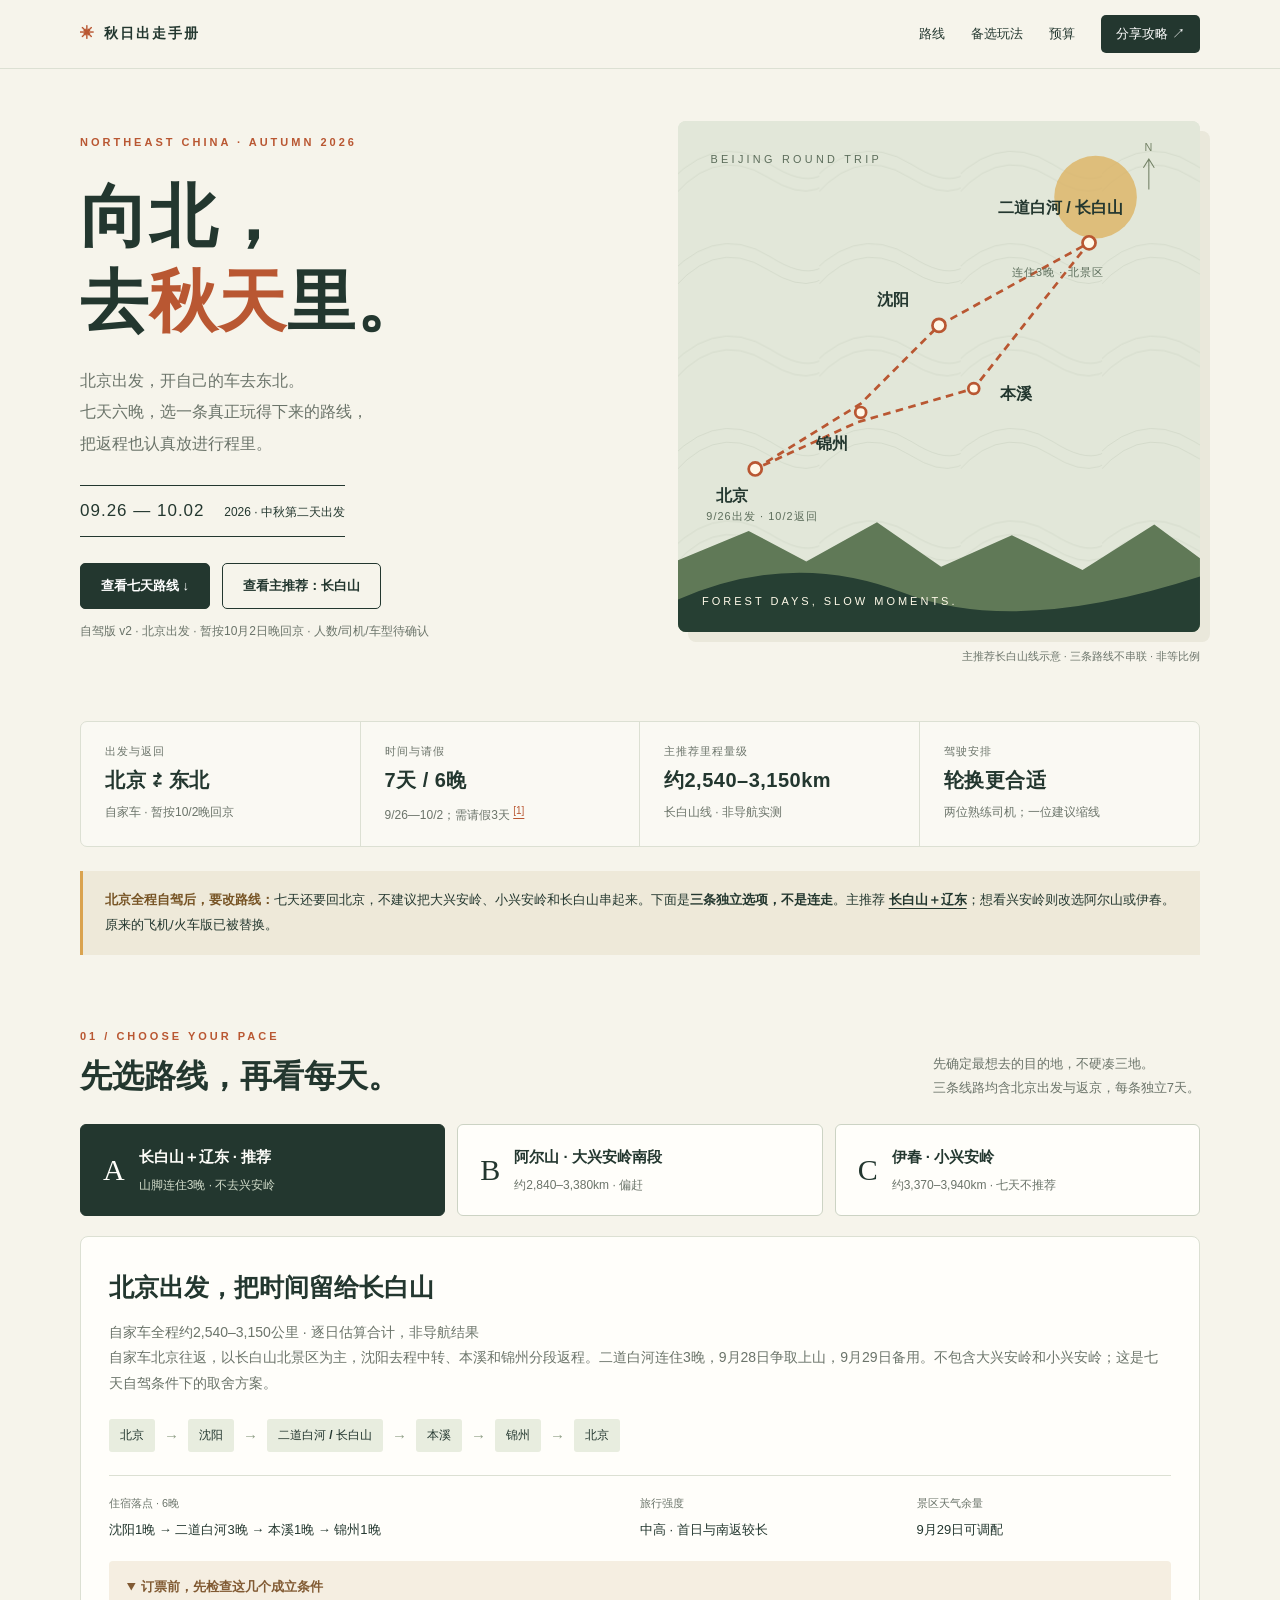
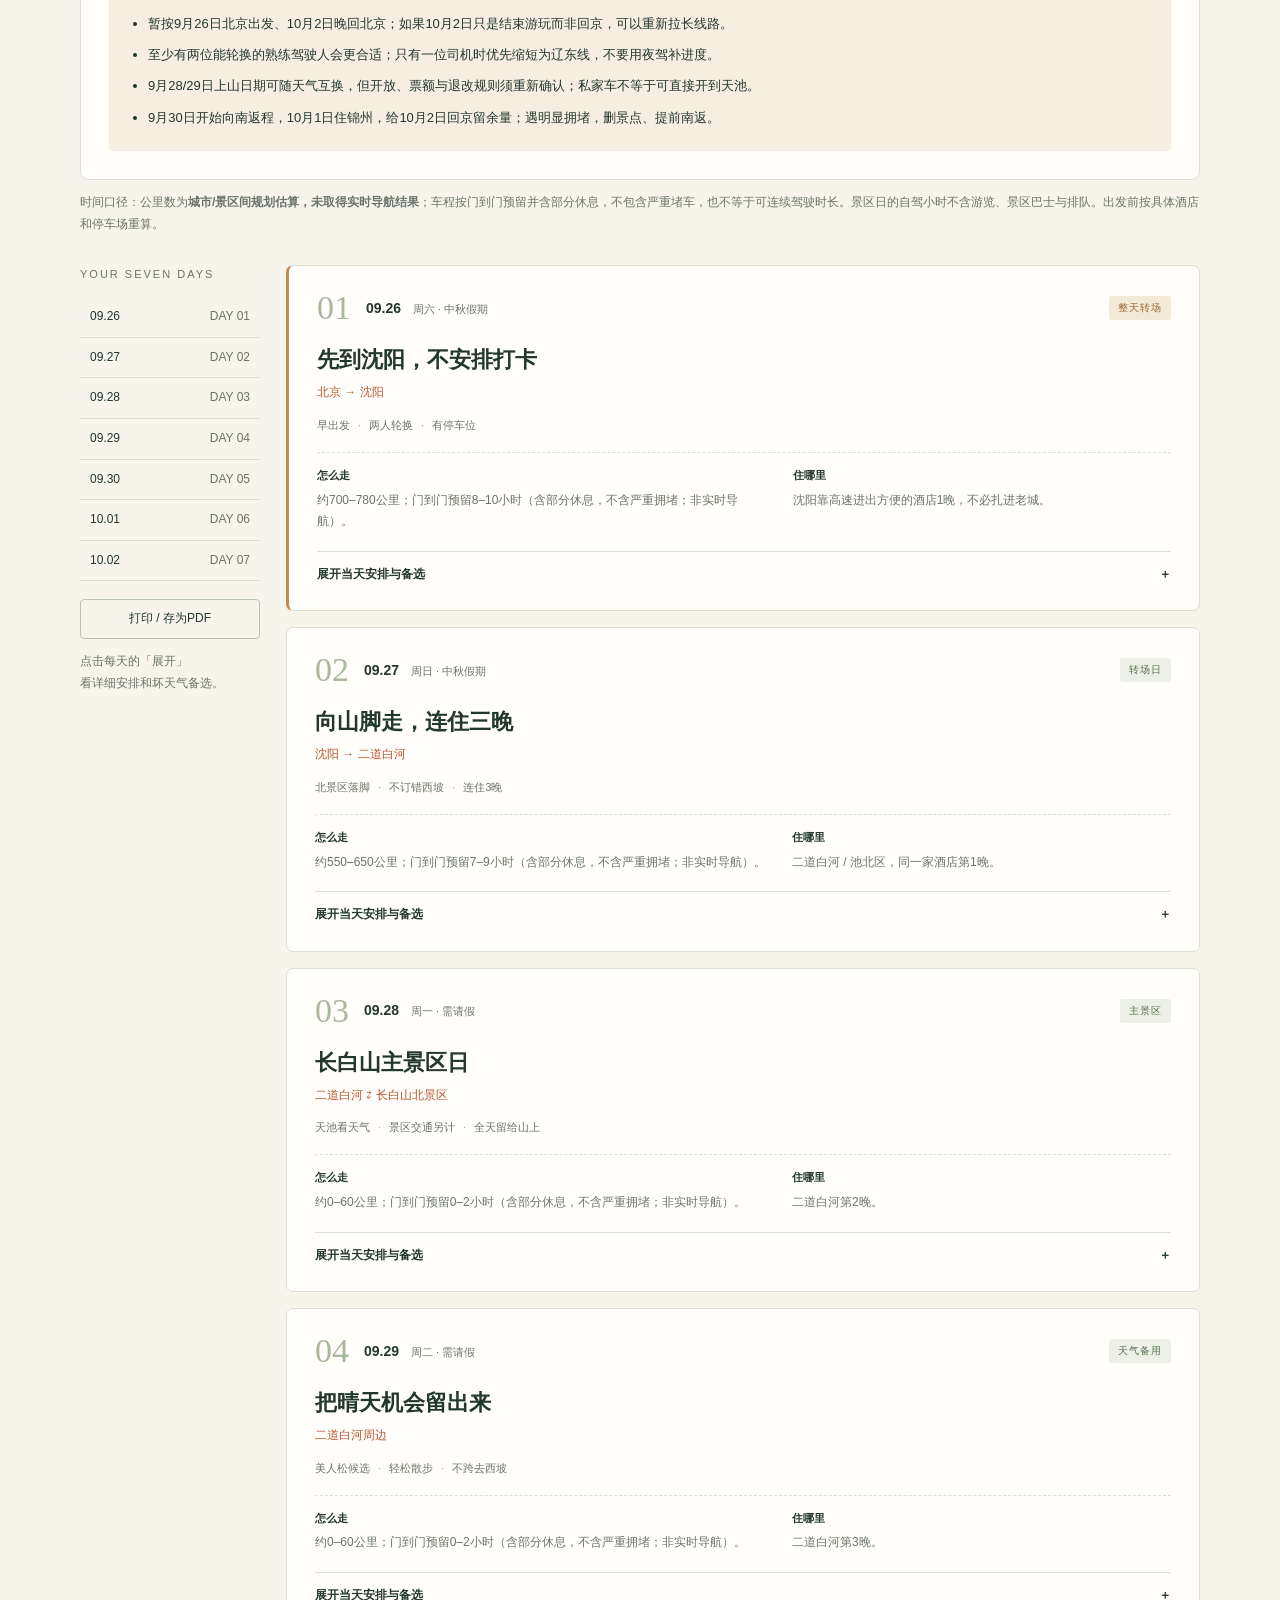
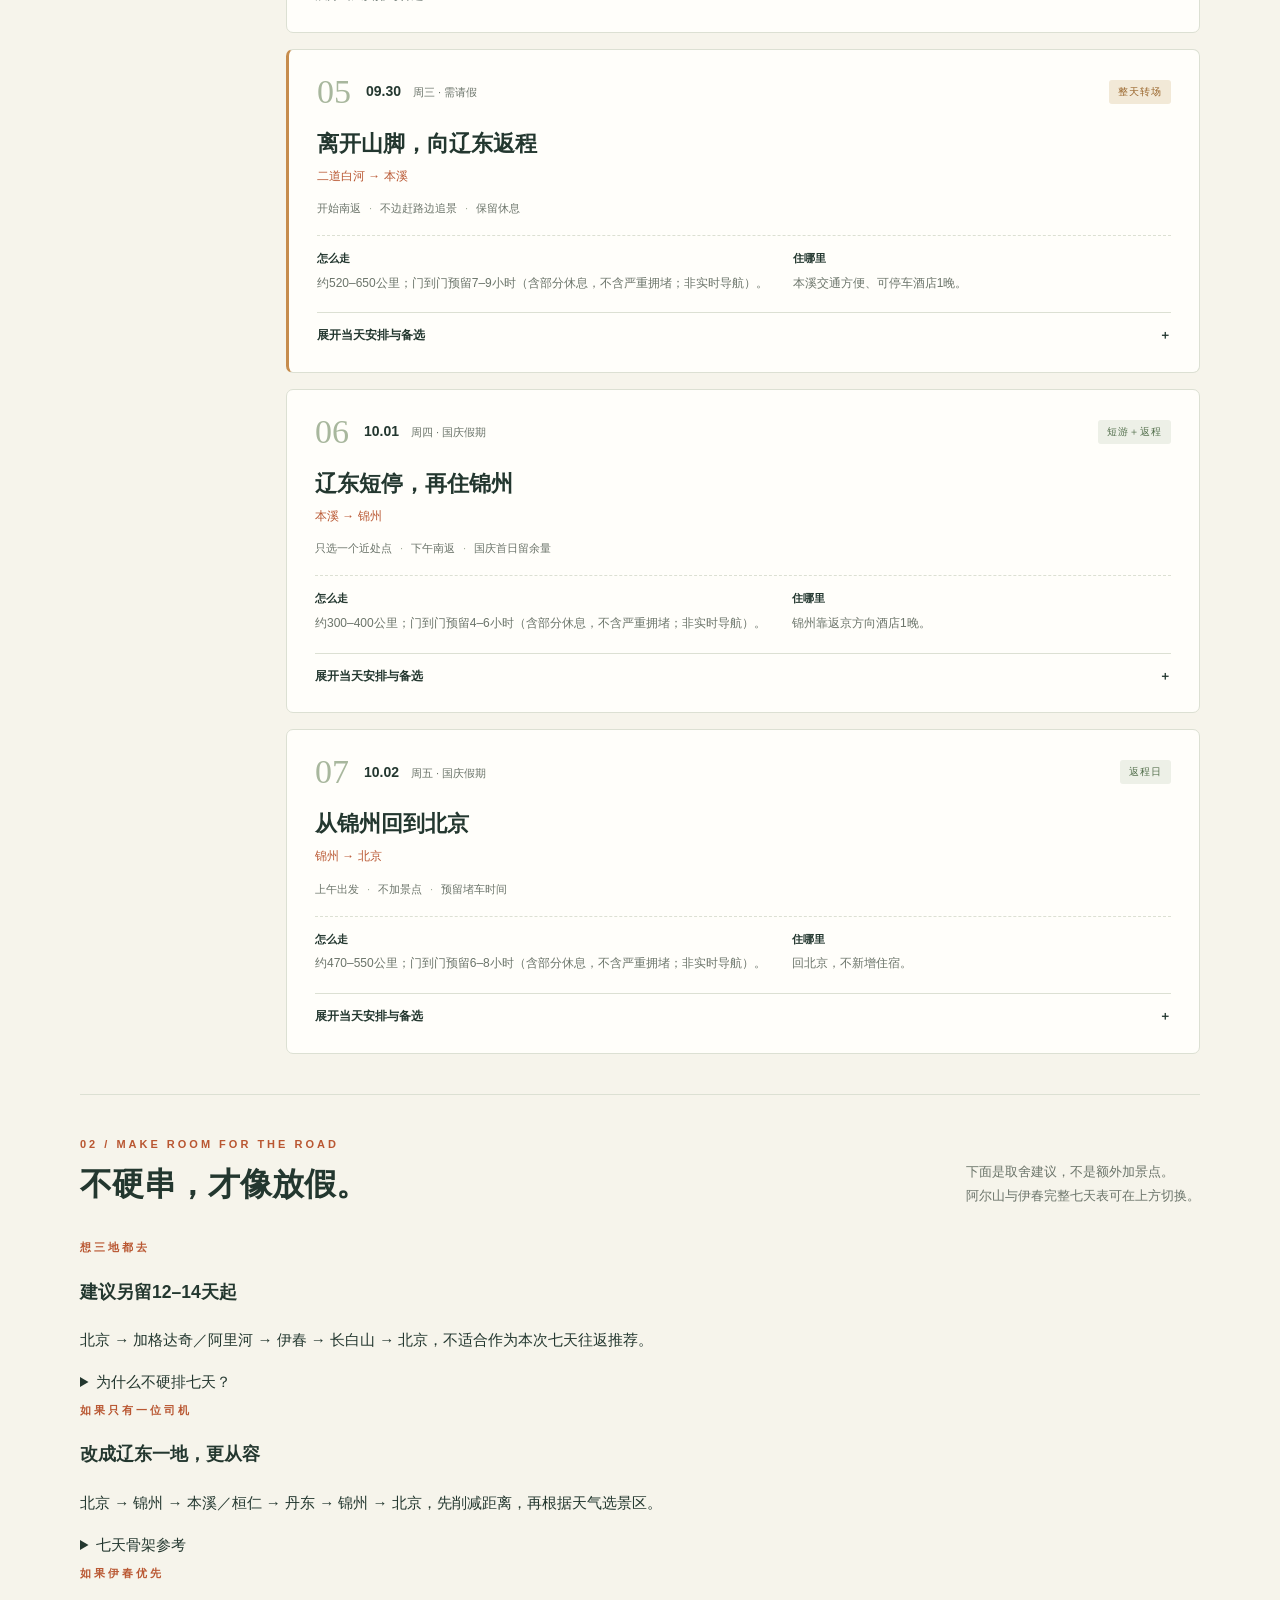
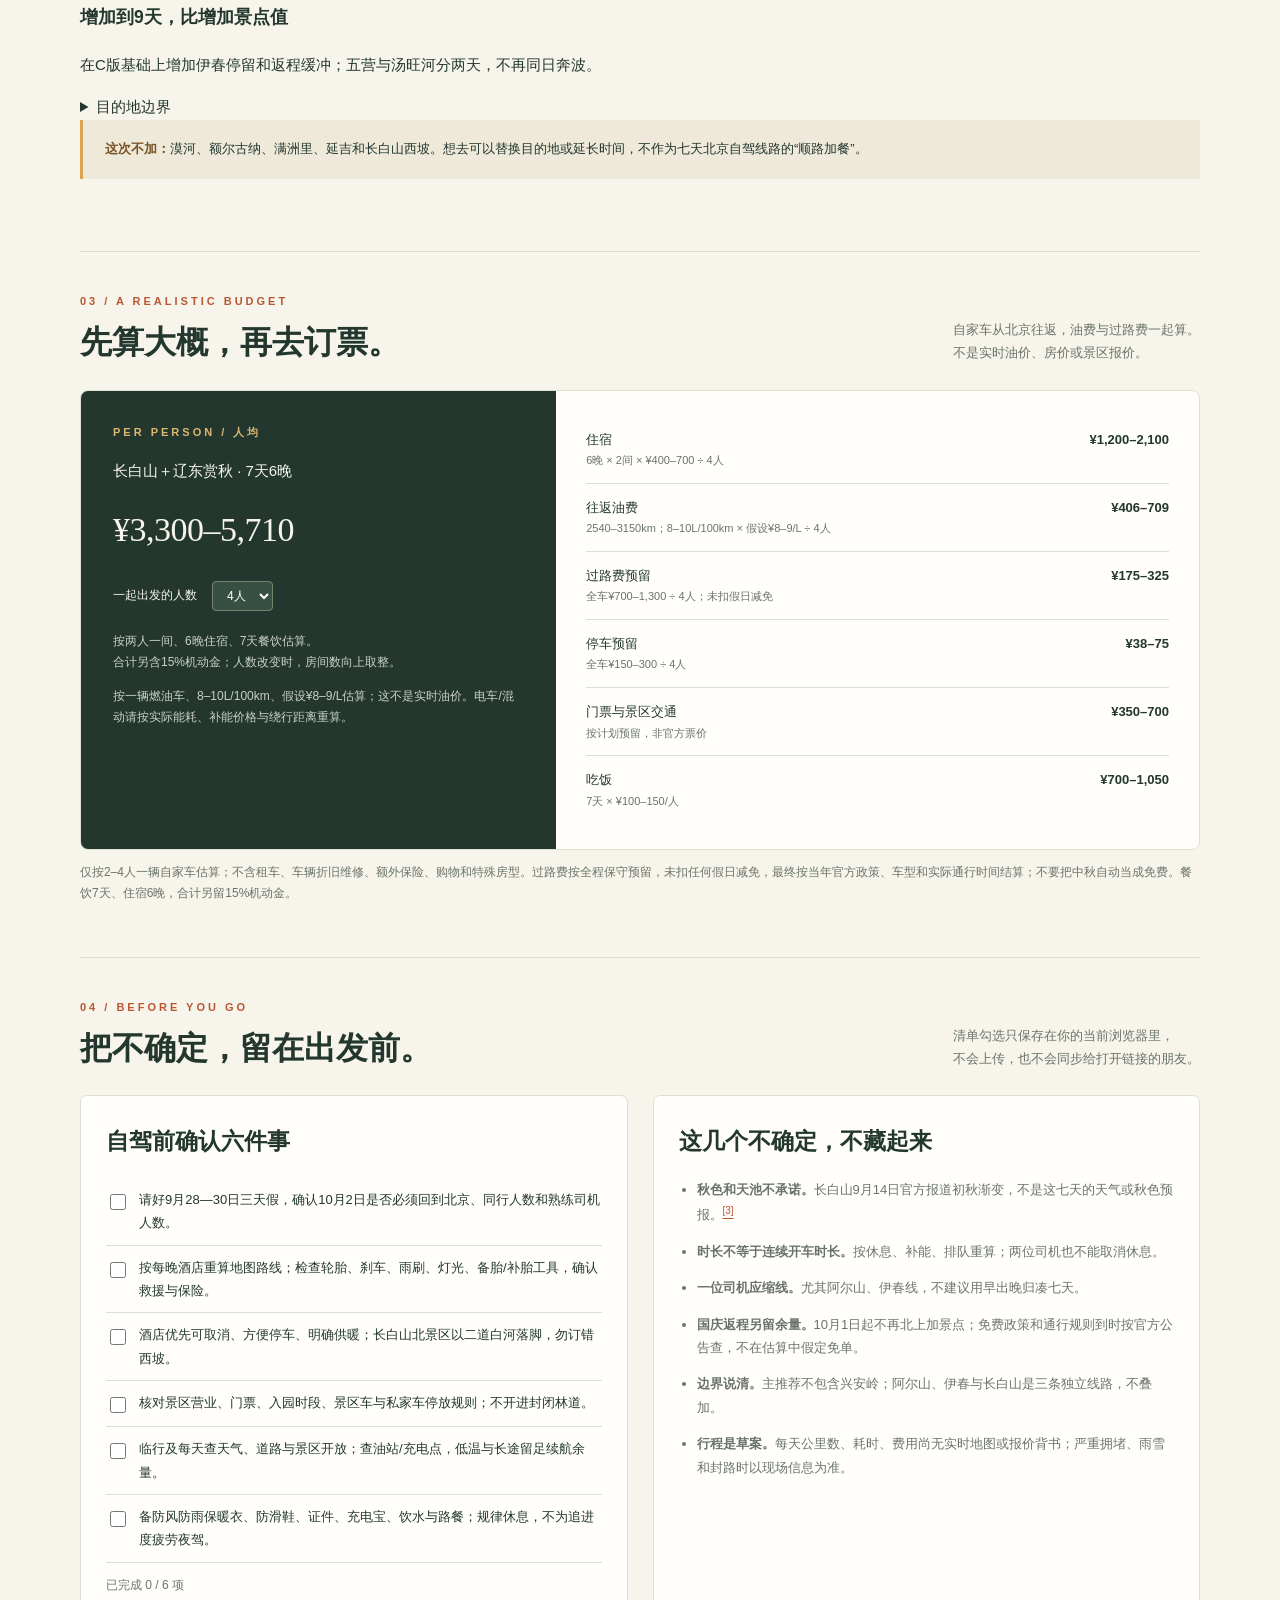
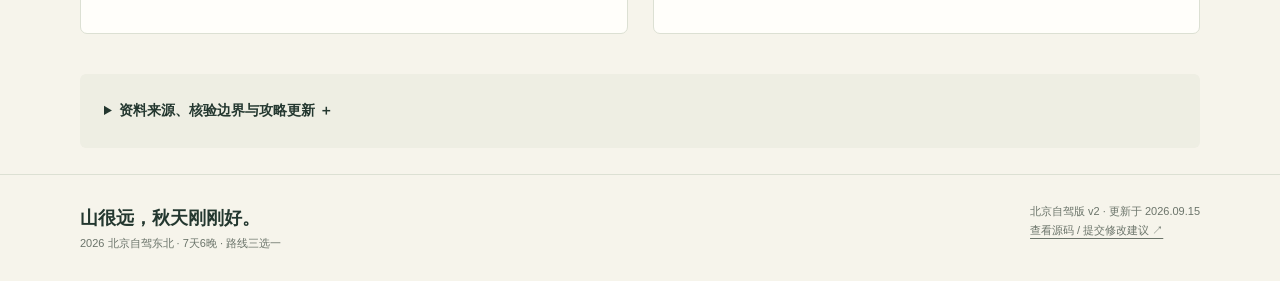
==== commit 3f102333: "feat(travel): revise guide for Beijing driving" ====
--- a/index.html
+++ b/index.html
@@ -2,417 +2,718 @@
 <html lang="zh-CN">
 <head>
 <meta charset="utf-8"><meta name="viewport" content="width=device-width, initial-scale=1">
-<meta name="theme-color" content="#243e33"><meta name="description" content="2026年9月26日—10月2日，东北7天6晚赏秋路线：大兴安岭、小兴安岭、长白山。双路线、每日安排、预算与天气备选。">
-<title>向北，去秋天里 · 2026东北七日旅行手册</title>
+<meta name="theme-color" content="#243e33"><meta name="description" content="北京自驾往返，2026年9月26日—10月2日7天6晚：长白山、阿尔山、伊春三条独立路线，含逐日公里估算、驾驶强度、预算与备选。">
+<title>向北，去秋天里 · 北京自驾东北七日旅行手册</title>
 <style>
-:root{--paper:#f6f4eb;--ink:#23372f;--muted:#6b746a;--line:#dce0d3;--orange:#b95732;--gold:#daa34f;--green:#314f40;--light:#e8eddf;--white:#fffefa;--serif:"Songti SC","STSong","Noto Serif CJK SC",serif}*{box-sizing:border-box}html{scroll-behavior:smooth;scroll-padding-top:90px}body{margin:0;background:var(--paper);color:var(--ink);font:15px/1.8 -apple-system,BlinkMacSystemFont,"PingFang SC","Microsoft YaHei",sans-serif}a{color:inherit;text-underline-offset:4px}button,input,select{font:inherit}button,a{touch-action:manipulation}button{cursor:pointer}button:focus-visible,a:focus-visible,input:focus-visible,summary:focus-visible{outline:3px solid var(--orange);outline-offset:4px}button:disabled{opacity:.5;cursor:default}.wrap{width:min(1120px,calc(100% - 48px));margin:auto}.skip{position:absolute;top:-100px;background:white;padding:10px;z-index:100}.skip:focus{top:8px}.topbar{position:sticky;top:0;z-index:20;background:#f6f4ebee;backdrop-filter:blur(12px);border-bottom:1px solid var(--line)}.top-inner{height:68px;display:flex;align-items:center;justify-content:space-between;gap:20px}.brand{font-size:14px;font-weight:750;letter-spacing:2px;text-decoration:none}.brand i{color:var(--orange);font-style:normal;margin-right:8px}.nav{display:flex;gap:26px;align-items:center;font-size:13px}.nav a{text-decoration:none}.nav a:hover{color:var(--orange)}.nav .share{background:var(--ink);color:white;border:0;padding:7px 15px;border-radius:5px}.eyebrow{font-size:11px;letter-spacing:3px;font-weight:650;color:var(--orange);text-transform:uppercase}.hero{display:grid;grid-template-columns:1.05fr 1fr;gap:50px;padding-top:52px;padding-bottom:42px;align-items:center}.hero h1{font-family:var(--serif);font-size:clamp(44px,5.5vw,68px);line-height:1.25;margin:22px 0 20px;letter-spacing:1px;font-weight:600}.hero h1 em{font-style:normal;color:var(--orange)}.intro{font-size:16px;color:var(--muted);max-width:470px;line-height:1.95}.hero-date{display:inline-block;border-top:1px solid var(--ink);border-bottom:1px solid var(--ink);padding:10px 0;margin-top:10px;font-size:17px;font-variant-numeric:tabular-nums;letter-spacing:1px}.hero-date span{font-size:12px;letter-spacing:0;margin-left:14px}.hero-links{display:flex;gap:12px;flex-wrap:wrap;margin-top:26px}.primary,.secondary{display:inline-block;text-decoration:none;padding:10px 20px;border-radius:5px;font-weight:600;border:1px solid var(--ink);font-size:13px}.primary{background:var(--ink);color:white}.secondary{background:transparent;color:var(--ink)}.poster{position:relative;background:#e1e6d9;border-radius:8px;overflow:hidden;min-height:438px;box-shadow:10px 10px 0 #eae8db}.poster svg{display:block;width:100%;height:auto}.poster-caption{position:absolute;left:24px;bottom:20px;color:#fffae9;font-size:11px;letter-spacing:3px}.poster .map-label{font-family:-apple-system,"PingFang SC",sans-serif;font-size:15px;fill:#23372f;font-weight:650}.poster .map-sub{font-size:10px;fill:#5c6d5b;letter-spacing:1px}.legend-note{font-size:11px;color:var(--muted);margin:15px 0 0;text-align:right}.facts{display:grid;grid-template-columns:repeat(4,1fr);border:1px solid var(--line);border-radius:7px;margin:12px 0 24px;background:#ffffff60}.fact{padding:20px 24px;border-right:1px solid var(--line)}.fact:last-child{border:0}.fact small{display:block;color:var(--muted);font-size:11px;letter-spacing:1px}.fact strong{font-size:20px;letter-spacing:.5px}.fact p{font-size:12px;margin:4px 0 0;color:var(--muted)}.notice{padding:17px 22px;border-left:3px solid var(--gold);background:#eee9d9;font-size:13px;line-height:1.9;margin-bottom:32px}.notice a{font-weight:600}.notice b{color:#775425}.section{padding:40px 0}.section-head{display:flex;justify-content:space-between;align-items:flex-end;gap:24px;margin-bottom:25px}.section-head h2{font-family:var(--serif);font-size:32px;font-weight:600;line-height:1.4;margin:8px 0 0}.section-head p{font-size:13px;color:var(--muted);max-width:360px;margin:0}.tabs{display:grid;grid-template-columns:1fr 1fr;gap:12px;margin:20px 0}.tab{display:flex;text-align:left;gap:14px;align-items:center;border:1px solid #ccd3c4;background:var(--white);border-radius:6px;padding:18px 22px;color:var(--ink)}.tab .letter{font-family:var(--serif);font-size:30px;line-height:1}.tab b{display:block;font-size:15px}.tab small{color:var(--muted);font-size:12px}.tab[aria-pressed=true]{background:var(--ink);color:var(--white);border-color:var(--ink)}.tab[aria-pressed=true] small{color:#d1dbc9}.route-overview{border-radius:8px;background:var(--white);border:1px solid var(--line);padding:28px}.route-overview h3{font-family:var(--serif);font-size:25px;margin:0 0 10px;font-weight:600}.route-overview p{margin:0;color:var(--muted);font-size:14px}.route-path{display:flex;flex-wrap:wrap;gap:9px;align-items:center;margin:23px 0}.route-path span{background:var(--light);padding:6px 11px;border-radius:3px;font-size:12px;font-weight:550}.route-path i{font-style:normal;color:#91a088}.route-stats{display:grid;grid-template-columns:2fr 1fr 1fr;gap:22px;border-top:1px solid var(--line);padding-top:18px;font-size:13px}.route-stats small{display:block;color:var(--muted);margin-bottom:4px}.gates{margin-top:20px;background:#f5eee1;border-radius:4px;padding:14px 18px;font-size:13px}.gates summary{cursor:pointer;font-weight:650;color:#815a33}.gates ul{padding-left:21px;margin-bottom:5px}.gates li{margin:8px 0}.plan-layout{display:grid;grid-template-columns:180px 1fr;gap:26px;margin-top:30px}.day-nav{position:sticky;top:92px;align-self:start}.day-nav .micro{font-size:11px;letter-spacing:2px;color:var(--muted);margin:0 0 12px}.day-nav a{display:flex;justify-content:space-between;text-decoration:none;font-size:12px;padding:9px 10px;border-bottom:1px solid var(--line)}.day-nav a:hover{background:var(--light)}.day-nav a span{color:var(--muted)}.day-nav .print{margin-top:18px;width:100%;font-size:12px;border:1px solid #b8c3b3;background:transparent;border-radius:4px;padding:8px;color:var(--ink)}.day-nav .small{margin-top:12px}.day-cards{display:grid;gap:16px}.day-card{background:var(--white);border:1px solid var(--line);border-radius:7px;padding:25px 28px;scroll-margin-top:88px}.day-card.transfer{border-left:3px solid #c68c4d}.day-top{display:flex;gap:15px;align-items:center}.day-no{font-family:var(--serif);font-size:34px;line-height:1;color:#a8b79d}.day-date{font-size:14px;font-weight:600}.day-date span{color:var(--muted);font-size:11px;margin-left:8px;font-weight:400}.tag{margin-left:auto;background:#edf0e7;color:#54704d;font-size:10px;letter-spacing:1px;padding:3px 9px;border-radius:3px;white-space:nowrap}.transfer .tag{background:#f2e9d7;color:#99652b}.day-card h3{font-family:var(--serif);font-weight:600;font-size:22px;margin:18px 0 6px;line-height:1.5}.place{color:var(--orange);font-size:12px;margin:0 0 12px}.highlights{display:flex;gap:8px;flex-wrap:wrap;font-size:11px;color:var(--muted);margin-bottom:16px}.highlights span+span:before{content:'·';margin-right:8px;color:#a0ad99}.logistics{display:grid;grid-template-columns:1.2fr 1fr;gap:22px;padding-top:13px;border-top:1px dashed var(--line)}.logistics p{margin:0;font-size:12px;color:var(--muted)}.logistics b{display:block;color:var(--ink);font-size:11px;margin-bottom:4px}.day-card details{border-top:1px solid var(--line);margin-top:18px;padding-top:12px;font-size:13px}.day-card summary{display:flex;justify-content:space-between;cursor:pointer;list-style:none;font-size:12px;font-weight:600}.day-card summary::-webkit-details-marker{display:none}.day-card details[open] summary span{transform:rotate(45deg)}.day-card ol{padding-left:21px}.day-card li{margin:10px 0}.backup{background:#f3f2e8;padding:12px 15px;border-radius:3px;color:#606650;font-size:12px}.text-link{font-size:12px;color:var(--orange)}.small{font-size:12px;color:var(--muted);line-height:1.8}.divide{border-top:1px solid var(--line)}.alternatives{display:grid;grid-template-columns:repeat(3,1fr);gap:16px}.option{border:1px solid var(--line);border-radius:6px;background:var(--white);padding:23px}.option .index{font-family:var(--serif);font-size:32px;color:var(--gold)}.option h3{font-family:var(--serif);font-size:22px;font-weight:600;margin:6px 0 10px}.option p{font-size:13px;color:var(--muted)}.option .fit{color:var(--orange);font-size:11px}.option details{border-top:1px solid var(--line);padding-top:12px;font-size:12px}.option summary{cursor:pointer;font-weight:600}.option ul{padding-left:18px}.extras{display:grid;grid-template-columns:1fr 1fr;gap:15px;margin-top:18px}.extra{border:1px solid var(--line);padding:16px 20px;border-radius:6px;font-size:13px;background:#eeeee3}.extra b{display:block;margin-bottom:5px}.extra span{color:var(--muted);font-size:12px}.budget-shell{display:grid;grid-template-columns:.85fr 1.15fr;border:1px solid var(--line);border-radius:8px;overflow:hidden}.budget-total{background:var(--ink);color:var(--paper);padding:32px}.budget-total .eyebrow{color:#dcb770}.budget-total h3{font-size:15px;font-weight:400}.budget-number{font-family:var(--serif);font-size:34px;white-space:nowrap;letter-spacing:-.5px}.budget-total label{font-size:12px;display:flex;align-items:center;gap:15px;margin:20px 0}.budget-total select{background:#385044;color:white;border:1px solid #73846b;border-radius:4px;padding:6px 10px}.budget-total p{color:#c9d1c3;font-size:12px}.budget-table{background:var(--white);padding:25px 30px}.budget-row{display:flex;justify-content:space-between;gap:20px;padding:12px 0;border-bottom:1px solid var(--line);font-size:13px}.budget-row:last-of-type{border:0}.budget-row small{display:block;color:var(--muted);font-size:11px}.budget-row strong{font-weight:550;white-space:nowrap}.prep-grid{display:grid;grid-template-columns:1fr 1fr;gap:25px}.prep{background:var(--white);border:1px solid var(--line);border-radius:7px;padding:25px}.prep h3{font-family:var(--serif);font-size:23px;font-weight:600;margin:0 0 15px}.checklist label{display:flex;gap:10px;align-items:flex-start;font-size:13px;padding:10px 0;border-bottom:1px solid var(--line);cursor:pointer}.checklist input{accent-color:var(--green);margin-top:6px;width:16px;height:16px;flex-shrink:0}.checklist input:checked+span{text-decoration:line-through;color:var(--muted)}.prep ul{padding-left:18px;font-size:13px;color:var(--muted)}.prep li{margin:13px 0}.sources{background:#eeeee3;border-radius:6px;padding:24px;font-size:12px}.sources summary{font-size:14px;font-weight:650;cursor:pointer}.sources li{margin:10px 0}.sources a{overflow-wrap:anywhere}.sources ol{padding-left:22px}.source-scope{color:var(--muted)}footer{border-top:1px solid var(--line);padding:27px 0;margin-top:26px}.foot-inner{display:flex;justify-content:space-between;gap:24px;font-size:11px;color:var(--muted)}.foot-inner strong{font-family:var(--serif);font-size:18px;color:var(--ink)}#toast{position:fixed;bottom:25px;left:50%;transform:translateX(-50%);background:#243e33;color:white;padding:11px 20px;border-radius:6px;z-index:60;max-width:90vw;font-size:13px;text-align:center;box-shadow:0 6px 20px #0002}#toast:empty{display:none}.share-fallback{margin:16px 0;padding:15px;background:var(--light);border-radius:6px}.share-fallback input{width:100%;padding:9px;border:1px solid var(--line);font-size:12px}.noscript{padding:15px;border:1px solid var(--gold)}.section-head .pill{font-size:11px;padding:4px 10px;border:1px solid #ccd3c4;border-radius:30px;white-space:nowrap}sup a{color:var(--orange);font-size:10px}.mobile-short{display:none}
+:root{--paper:#f6f4eb;--ink:#23372f;--muted:#6b746a;--line:#dce0d3;--orange:#b95732;--gold:#daa34f;--green:#314f40;--light:#e8eddf;--white:#fffefa;--serif:"Songti SC","STSong","Noto Serif CJK SC",serif}*{box-sizing:border-box}html{scroll-behavior:smooth;scroll-padding-top:90px}body{margin:0;background:var(--paper);color:var(--ink);font:15px/1.8 -apple-system,BlinkMacSystemFont,"PingFang SC","Microsoft YaHei",sans-serif}a{color:inherit;text-underline-offset:4px}button,input,select{font:inherit}button,a{touch-action:manipulation}button{cursor:pointer}button:focus-visible,a:focus-visible,input:focus-visible,summary:focus-visible{outline:3px solid var(--orange);outline-offset:4px}button:disabled{opacity:.5;cursor:default}.wrap{width:min(1120px,calc(100% - 48px));margin:auto}.skip{position:absolute;top:-100px;background:white;padding:10px;z-index:100}.skip:focus{top:8px}.topbar{position:sticky;top:0;z-index:20;background:#f6f4ebee;backdrop-filter:blur(12px);border-bottom:1px solid var(--line)}.top-inner{height:68px;display:flex;align-items:center;justify-content:space-between;gap:20px}.brand{font-size:14px;font-weight:750;letter-spacing:2px;text-decoration:none}.brand i{color:var(--orange);font-style:normal;margin-right:8px}.nav{display:flex;gap:26px;align-items:center;font-size:13px}.nav a{text-decoration:none}.nav a:hover{color:var(--orange)}.nav .share{background:var(--ink);color:white;border:0;padding:7px 15px;border-radius:5px}.eyebrow{font-size:11px;letter-spacing:3px;font-weight:650;color:var(--orange);text-transform:uppercase}.hero{display:grid;grid-template-columns:1.05fr 1fr;gap:50px;padding-top:52px;padding-bottom:42px;align-items:center}.hero h1{font-family:var(--serif);font-size:clamp(44px,5.5vw,68px);line-height:1.25;margin:22px 0 20px;letter-spacing:1px;font-weight:600}.hero h1 em{font-style:normal;color:var(--orange)}.intro{font-size:16px;color:var(--muted);max-width:470px;line-height:1.95}.hero-date{display:inline-block;border-top:1px solid var(--ink);border-bottom:1px solid var(--ink);padding:10px 0;margin-top:10px;font-size:17px;font-variant-numeric:tabular-nums;letter-spacing:1px}.hero-date span{font-size:12px;letter-spacing:0;margin-left:14px}.hero-links{display:flex;gap:12px;flex-wrap:wrap;margin-top:26px}.primary,.secondary{display:inline-block;text-decoration:none;padding:10px 20px;border-radius:5px;font-weight:600;border:1px solid var(--ink);font-size:13px}.primary{background:var(--ink);color:white}.secondary{background:transparent;color:var(--ink)}.poster{position:relative;background:#e1e6d9;border-radius:8px;overflow:hidden;min-height:438px;box-shadow:10px 10px 0 #eae8db}.poster svg{display:block;width:100%;height:auto}.poster-caption{position:absolute;left:24px;bottom:20px;color:#fffae9;font-size:11px;letter-spacing:3px}.poster .map-label{font-family:-apple-system,"PingFang SC",sans-serif;font-size:15px;fill:#23372f;font-weight:650}.poster .map-sub{font-size:10px;fill:#5c6d5b;letter-spacing:1px}.legend-note{font-size:11px;color:var(--muted);margin:15px 0 0;text-align:right}.facts{display:grid;grid-template-columns:repeat(4,1fr);border:1px solid var(--line);border-radius:7px;margin:12px 0 24px;background:#ffffff60}.fact{padding:20px 24px;border-right:1px solid var(--line)}.fact:last-child{border:0}.fact small{display:block;color:var(--muted);font-size:11px;letter-spacing:1px}.fact strong{font-size:20px;letter-spacing:.5px}.fact p{font-size:12px;margin:4px 0 0;color:var(--muted)}.notice{padding:17px 22px;border-left:3px solid var(--gold);background:#eee9d9;font-size:13px;line-height:1.9;margin-bottom:32px}.notice a{font-weight:600}.notice b{color:#775425}.section{padding:40px 0}.section-head{display:flex;justify-content:space-between;align-items:flex-end;gap:24px;margin-bottom:25px}.section-head h2{font-family:var(--serif);font-size:32px;font-weight:600;line-height:1.4;margin:8px 0 0}.section-head p{font-size:13px;color:var(--muted);max-width:360px;margin:0}.tabs{display:grid;grid-template-columns:repeat(3,minmax(0,1fr));gap:12px;margin:20px 0}.tab{display:flex;text-align:left;gap:14px;align-items:center;border:1px solid #ccd3c4;background:var(--white);border-radius:6px;padding:18px 22px;color:var(--ink)}.tab .letter{font-family:var(--serif);font-size:30px;line-height:1}.tab b{display:block;font-size:15px}.tab small{color:var(--muted);font-size:12px}.tab[aria-pressed=true]{background:var(--ink);color:var(--white);border-color:var(--ink)}.tab[aria-pressed=true] small{color:#d1dbc9}.route-overview{border-radius:8px;background:var(--white);border:1px solid var(--line);padding:28px}.route-overview h3{font-family:var(--serif);font-size:25px;margin:0 0 10px;font-weight:600}.route-overview p{margin:0;color:var(--muted);font-size:14px}.route-path{display:flex;flex-wrap:wrap;gap:9px;align-items:center;margin:23px 0}.route-path span{background:var(--light);padding:6px 11px;border-radius:3px;font-size:12px;font-weight:550}.route-path i{font-style:normal;color:#91a088}.route-stats{display:grid;grid-template-columns:2fr 1fr 1fr;gap:22px;border-top:1px solid var(--line);padding-top:18px;font-size:13px}.route-stats small{display:block;color:var(--muted);margin-bottom:4px}.gates{margin-top:20px;background:#f5eee1;border-radius:4px;padding:14px 18px;font-size:13px}.gates summary{cursor:pointer;font-weight:650;color:#815a33}.gates ul{padding-left:21px;margin-bottom:5px}.gates li{margin:8px 0}.plan-layout{display:grid;grid-template-columns:180px 1fr;gap:26px;margin-top:30px}.day-nav{position:sticky;top:92px;align-self:start}.day-nav .micro{font-size:11px;letter-spacing:2px;color:var(--muted);margin:0 0 12px}.day-nav a{display:flex;justify-content:space-between;text-decoration:none;font-size:12px;padding:9px 10px;border-bottom:1px solid var(--line)}.day-nav a:hover{background:var(--light)}.day-nav a span{color:var(--muted)}.day-nav .print{margin-top:18px;width:100%;font-size:12px;border:1px solid #b8c3b3;background:transparent;border-radius:4px;padding:8px;color:var(--ink)}.day-nav .small{margin-top:12px}.day-cards{display:grid;gap:16px}.day-card{background:var(--white);border:1px solid var(--line);border-radius:7px;padding:25px 28px;scroll-margin-top:88px}.day-card.transfer{border-left:3px solid #c68c4d}.day-top{display:flex;gap:15px;align-items:center}.day-no{font-family:var(--serif);font-size:34px;line-height:1;color:#a8b79d}.day-date{font-size:14px;font-weight:600}.day-date span{color:var(--muted);font-size:11px;margin-left:8px;font-weight:400}.tag{margin-left:auto;background:#edf0e7;color:#54704d;font-size:10px;letter-spacing:1px;padding:3px 9px;border-radius:3px;white-space:nowrap}.transfer .tag{background:#f2e9d7;color:#99652b}.day-card h3{font-family:var(--serif);font-weight:600;font-size:22px;margin:18px 0 6px;line-height:1.5}.place{color:var(--orange);font-size:12px;margin:0 0 12px}.highlights{display:flex;gap:8px;flex-wrap:wrap;font-size:11px;color:var(--muted);margin-bottom:16px}.highlights span+span:before{content:'·';margin-right:8px;color:#a0ad99}.logistics{display:grid;grid-template-columns:1.2fr 1fr;gap:22px;padding-top:13px;border-top:1px dashed var(--line)}.logistics p{margin:0;font-size:12px;color:var(--muted)}.logistics b{display:block;color:var(--ink);font-size:11px;margin-bottom:4px}.day-card details{border-top:1px solid var(--line);margin-top:18px;padding-top:12px;font-size:13px}.day-card summary{display:flex;justify-content:space-between;cursor:pointer;list-style:none;font-size:12px;font-weight:600}.day-card summary::-webkit-details-marker{display:none}.day-card details[open] summary span{transform:rotate(45deg)}.day-card ol{padding-left:21px}.day-card li{margin:10px 0}.backup{background:#f3f2e8;padding:12px 15px;border-radius:3px;color:#606650;font-size:12px}.text-link{font-size:12px;color:var(--orange)}.small{font-size:12px;color:var(--muted);line-height:1.8}.divide{border-top:1px solid var(--line)}.alternatives{display:grid;grid-template-columns:repeat(3,1fr);gap:16px}.option{border:1px solid var(--line);border-radius:6px;background:var(--white);padding:23px}.option .index{font-family:var(--serif);font-size:32px;color:var(--gold)}.option h3{font-family:var(--serif);font-size:22px;font-weight:600;margin:6px 0 10px}.option p{font-size:13px;color:var(--muted)}.option .fit{color:var(--orange);font-size:11px}.option details{border-top:1px solid var(--line);padding-top:12px;font-size:12px}.option summary{cursor:pointer;font-weight:600}.option ul{padding-left:18px}.extras{display:grid;grid-template-columns:1fr 1fr;gap:15px;margin-top:18px}.extra{border:1px solid var(--line);padding:16px 20px;border-radius:6px;font-size:13px;background:#eeeee3}.extra b{display:block;margin-bottom:5px}.extra span{color:var(--muted);font-size:12px}.budget-shell{display:grid;grid-template-columns:.85fr 1.15fr;border:1px solid var(--line);border-radius:8px;overflow:hidden}.budget-total{background:var(--ink);color:var(--paper);padding:32px}.budget-total .eyebrow{color:#dcb770}.budget-total h3{font-size:15px;font-weight:400}.budget-number{font-family:var(--serif);font-size:34px;white-space:nowrap;letter-spacing:-.5px}.budget-total label{font-size:12px;display:flex;align-items:center;gap:15px;margin:20px 0}.budget-total select{background:#385044;color:white;border:1px solid #73846b;border-radius:4px;padding:6px 10px}.budget-total p{color:#c9d1c3;font-size:12px}.budget-table{background:var(--white);padding:25px 30px}.budget-row{display:flex;justify-content:space-between;gap:20px;padding:12px 0;border-bottom:1px solid var(--line);font-size:13px}.budget-row:last-of-type{border:0}.budget-row small{display:block;color:var(--muted);font-size:11px}.budget-row strong{font-weight:550;white-space:nowrap}.prep-grid{display:grid;grid-template-columns:1fr 1fr;gap:25px}.prep{background:var(--white);border:1px solid var(--line);border-radius:7px;padding:25px}.prep h3{font-family:var(--serif);font-size:23px;font-weight:600;margin:0 0 15px}.checklist label{display:flex;gap:10px;align-items:flex-start;font-size:13px;padding:10px 0;border-bottom:1px solid var(--line);cursor:pointer}.checklist input{accent-color:var(--green);margin-top:6px;width:16px;height:16px;flex-shrink:0}.checklist input:checked+span{text-decoration:line-through;color:var(--muted)}.prep ul{padding-left:18px;font-size:13px;color:var(--muted)}.prep li{margin:13px 0}.sources{background:#eeeee3;border-radius:6px;padding:24px;font-size:12px}.sources summary{font-size:14px;font-weight:650;cursor:pointer}.sources li{margin:10px 0}.sources a{overflow-wrap:anywhere}.sources ol{padding-left:22px}.source-scope{color:var(--muted)}footer{border-top:1px solid var(--line);padding:27px 0;margin-top:26px}.foot-inner{display:flex;justify-content:space-between;gap:24px;font-size:11px;color:var(--muted)}.foot-inner strong{font-family:var(--serif);font-size:18px;color:var(--ink)}#toast{position:fixed;bottom:25px;left:50%;transform:translateX(-50%);background:#243e33;color:white;padding:11px 20px;border-radius:6px;z-index:60;max-width:90vw;font-size:13px;text-align:center;box-shadow:0 6px 20px #0002}#toast:empty{display:none}.share-fallback{margin:16px 0;padding:15px;background:var(--light);border-radius:6px}.share-fallback input{width:100%;padding:9px;border:1px solid var(--line);font-size:12px}.noscript{padding:15px;border:1px solid var(--gold)}.section-head .pill{font-size:11px;padding:4px 10px;border:1px solid #ccd3c4;border-radius:30px;white-space:nowrap}sup a{color:var(--orange);font-size:10px}.mobile-short{display:none}
 @media(max-width:800px){.wrap{width:calc(100% - 36px)}.hero{gap:28px;padding-top:30px}.hero h1{font-size:45px}.poster{min-height:0}.hero-date{font-size:14px}.hero-date span{display:block;margin:5px 0 0;font-size:11px}.nav{gap:15px}.nav .hide-mobile{display:none}.facts .fact{padding:16px}.fact strong{font-size:17px}.plan-layout{grid-template-columns:140px 1fr;gap:17px}.day-card{padding:22px}.alternatives{gap:10px}.option{padding:18px}.budget-number{font-size:28px}.route-stats{grid-template-columns:1.5fr 1fr 1fr}}
 @media(max-width:600px){html{scroll-padding-top:75px}.wrap{width:calc(100% - 32px)}.top-inner{height:59px}.brand{font-size:12px;letter-spacing:1px}.nav{gap:12px;font-size:11px}.nav .share{padding:6px 11px}.hero{grid-template-columns:1fr;padding-top:30px;gap:27px;padding-bottom:20px}.hero h1{font-size:49px;margin-top:17px}.intro{font-size:14px;max-width:95%}.hero-date{font-size:17px}.hero-date span{display:inline;margin-left:8px}.hero-links{margin-top:20px}.poster{max-width:440px;width:100%;margin:auto;box-shadow:6px 6px 0 #eae8db}.poster svg{max-height:370px}.legend-note{text-align:left;font-size:10px}.facts{grid-template-columns:1fr 1fr;margin-top:8px}.fact:nth-child(2){border-right:0}.fact:nth-child(-n+2){border-bottom:1px solid var(--line)}.fact{padding:16px 18px}.notice{padding:15px 17px;font-size:12px;margin-bottom:16px}.section{padding:28px 0}.section-head{display:block;margin-bottom:18px}.section-head h2{font-size:28px}.section-head p{margin-top:10px;max-width:none;font-size:12px}.section-head .pill{display:inline-block;margin-top:10px}.tabs{gap:8px}.tab{padding:14px 11px;gap:9px}.tab .letter{font-size:25px}.tab b{font-size:13px}.tab small{font-size:10px;line-height:1.5;display:block;margin-top:3px}.route-overview{padding:21px 18px}.route-overview h3{font-size:23px}.route-overview p{font-size:13px}.route-path{gap:6px}.route-path span{font-size:10px;padding:5px 7px}.route-stats{grid-template-columns:1fr 1fr;font-size:12px;gap:13px}.route-stats>div:first-child{grid-column:1/-1}.gates{padding:12px 13px;font-size:12px}.plan-layout{display:block;margin-top:19px}.day-nav{position:static;display:flex;gap:6px;overflow-x:auto;align-items:center;margin-bottom:15px;padding-bottom:6px}.day-nav a{display:block;padding:7px 11px;border:1px solid var(--line);border-radius:4px;white-space:nowrap;font-size:11px}.day-nav a span{display:none}.day-nav .micro,.day-nav .small{display:none}.day-nav .print{margin:0;min-width:84px;width:auto;white-space:nowrap}.day-card{padding:21px 18px}.day-no{font-size:29px}.day-date{font-size:13px}.day-date span{display:block;margin:2px 0 0;font-size:10px}.tag{font-size:9px;padding:2px 6px;letter-spacing:0}.day-card h3{font-size:21px}.logistics{grid-template-columns:1fr;gap:11px}.logistics b{display:inline-block;margin-right:10px}.alternatives{grid-template-columns:1fr}.option{padding:21px}.option .index{float:right}.extras{grid-template-columns:1fr}.budget-shell{grid-template-columns:1fr}.budget-total{padding:25px}.budget-number{font-size:36px}.budget-table{padding:19px 23px}.prep-grid{grid-template-columns:1fr;gap:15px}.prep{padding:23px 20px}.sources{padding:20px}.foot-inner{display:block}.foot-inner>div+div{margin-top:12px}.mobile-short{display:inline}.sources summary{font-size:13px}}
 @media(prefers-reduced-motion:reduce){html{scroll-behavior:auto}*{transition:none!important}}
 @media print{body{font-size:11px;background:white;color:#222}.wrap{width:100%;max-width:none}.topbar,.hero-links,.tabs,.day-nav,.share-fallback,#toast,.print,.sources summary span{display:none!important}.hero{grid-template-columns:1fr;padding:0}.hero h1{font-size:30px;margin:10px 0}.hero .intro{max-width:none}.hero-art{display:none}.facts{margin:12px 0}.fact{padding:10px}.section{padding:16px 0}.section-head h2{font-size:23px}.route-overview{padding:16px}.plan-layout{display:block}.day-card{break-inside:avoid;padding:15px;margin-bottom:10px}.day-cards{display:block}.day-card h3{font-size:18px}.day-card details{font-size:11px}.day-card li{margin:5px 0}.budget-shell{grid-template-columns:1fr 1fr}.budget-total{background:#f0f0e9!important;color:#222}.budget-total p,.budget-total .eyebrow{color:#444}.budget-number{font-size:25px}.budget-total select{color:#222;background:white}.prep-grid{gap:12px}.option,.prep,.sources{break-inside:avoid}.alternatives{gap:10px}.option{padding:12px}.sources{font-size:10px}.notice{font-size:11px}.foot-inner{font-size:10px}a{text-decoration:none}.backup{font-size:11px}.day-card summary{font-size:11px}.logistics p{font-size:11px}footer{margin-top:12px}}
+@media(max-width:800px){.tabs{grid-template-columns:1fr}.tab{padding:15px 18px}}
 </style>
 </head>
 <body>
 <a class="skip" href="#itinerary">跳到每日行程</a>
 <header class="topbar"><div class="wrap top-inner"><a class="brand" href="#"><i>✳</i>秋日出走手册</a><nav class="nav" aria-label="主导航"><a href="#itinerary">路线</a><a class="hide-mobile" href="#alternatives">备选玩法</a><a href="#budget">预算</a><button type="button" class="share" id="share">分享攻略 ↗</button></nav></div></header>
 <main class="wrap">
-<section class="hero" aria-labelledby="hero-title"><div><div class="eyebrow">NORTHEAST CHINA · AUTUMN 2026</div><h1 id="hero-title">向北，<br>去<em>秋天</em>里。</h1><p class="intro">从兴安岭的林海，到长白山的天池。<br>七天六晚，把假期交给森林、山风，<br>和一顿热气腾腾的东北饭。</p><div class="hero-date">09.26 — 10.02 <span>2026 · 中秋第二天出发</span></div><div class="hero-links"><a class="primary" href="#itinerary">查看七天路线 ↓</a><button type="button" class="secondary" id="recommend">看看更轻松的版本</button></div><p class="small">出行草案 v1 · 出发城市、人数与首尾交通待确认</p></div>
-<div class="hero-art"><div class="poster"><svg viewBox="0 0 480 470" role="img" aria-labelledby="maptitle mapdesc"><title id="maptitle">东北由北向南的旅行路线示意</title><desc id="mapdesc">加格达奇、阿里河属于大兴安岭段，伊春属于小兴安岭段，向南经哈尔滨转场到长白山。图为示意，不按比例绘制。</desc><defs><pattern id="contour" width="130" height="85" patternUnits="userSpaceOnUse"><path d="M-20 70 Q30 5 85 40 T150 15 M-15 83 Q30 18 83 52 T155 27" fill="none" stroke="#607352" stroke-width=".7" opacity=".14"/></pattern><g id="pine"><path d="M0 -25L-10 -6H-6L-15 8H-4V19H4V8H15L6 -6H10Z" fill="currentColor"/></g></defs><rect width="480" height="470" fill="#e2e7d9"/><rect width="480" height="470" fill="url(#contour)"/><circle cx="380" cy="89" r="38" fill="#dcb05d" opacity=".75"/><path d="M58 294Q29 242 57 197T99 86Q137 37 169 50L190 142Q206 188 183 218L151 303Z" fill="#bdcaaa" opacity=".6"/><path d="M276 225Q238 173 263 109T351 82L359 228Z" fill="#c5d1b8" opacity=".7"/><path d="M263 387Q258 342 301 285L351 322L337 396Z" fill="#c1ccaf"/><g color="#778f65" opacity=".65"><use href="#pine" x="97" y="119"/><use href="#pine" x="75" y="151"/><use href="#pine" x="129" y="90"/><use href="#pine" x="291" y="116"/><use href="#pine" x="318" y="132"/><use href="#pine" x="284" y="162"/><use href="#pine" x="317" y="297"/></g><path id="map-line" d="M123 164Q210 112 291 206L239 269Q250 318 306 348" fill="none" stroke="#b95732" stroke-width="2.4" stroke-dasharray="6 5"/><g fill="#fff8e8" stroke="#b95732" stroke-width="2.5"><circle cx="123" cy="164" r="6"/><circle cx="291" cy="206" r="6"/><circle cx="239" cy="269" r="5"/><circle cx="306" cy="348" r="6"/></g><text x="39" y="195" class="map-label">加格达奇 / 阿里河</text><text x="40" y="213" class="map-sub">大兴安岭 · 森林与小城</text><text x="310" y="207" class="map-label">伊春</text><text x="310" y="224" class="map-sub">小兴安岭</text><text x="149" y="273" class="map-label">哈尔滨</text><text x="148" y="291" class="map-sub">交通衔接点</text><text x="324" y="348" class="map-label">长白山</text><text x="324" y="366" class="map-sub">二道白河落脚</text><path d="M0 379L59 321L87 348L158 308L202 364L249 334L295 377L346 310L403 359L448 324L480 350V470H0Z" fill="#607957"/><path d="M0 403L56 370L108 395L176 348L242 405L306 366L367 402L436 359L480 387V470H0Z" fill="#3e5b43"/><path d="M0 440Q105 394 208 434T480 419V470H0Z" fill="#263f33"/><text x="30" y="39" font-size="10" letter-spacing="3" fill="#5c6d5b">47° N &amp; BEYOND</text><path d="M433 35v28m-5-20 5-8 5 8" stroke="#738266" fill="none"/><text x="429" y="28" font-size="10" fill="#738266">N</text></svg><div class="poster-caption">FOREST DAYS, SLOW MOMENTS.</div></div><p class="legend-note">三地全收集路线示意 · 非等比例，不作导航使用</p></div></section>
-<div class="facts"><div class="fact"><small>这次有多久</small><strong>7天 / 6晚</strong><p>9月26日至10月2日</p></div><div class="fact"><small>需要请几天假</small><strong>3个工作日</strong><p>9月28、29、30日 <sup><a href="#source-1">[1]</a></sup></p></div><div class="fact"><small>旅行的主题</small><strong>林海 × 天池</strong><p>赏秋、散步、轻徒步</p></div><div class="fact"><small>建议交通组合</small><strong>大交通＋短自驾</strong><p>不建议七天全靠长途自驾</p></div></div>
-<div class="notice"><b>先说结论：</b>三地都去可以做成赶路版，但必须先落实首日到加格达奇、跨林区包车和南下车票。若想玩得舒服，选 <a href="#itinerary" id="notice-easy">伊春＋长白山</a>。漠河、呼伦贝尔和阿尔山不再叠加进这七天。</div>
-<noscript><p class="noscript">当前未启用 JavaScript：下方仍可阅读三地全收集路线、展开每日安排；双路线切换和预算计算需启用 JavaScript。另一套完整行程也保存在仓库 trip-data.json。</p></noscript>
+<section class="hero" aria-labelledby="hero-title"><div><div class="eyebrow">NORTHEAST CHINA · AUTUMN 2026</div><h1 id="hero-title">向北，<br>去<em>秋天</em>里。</h1><p class="intro">北京出发，开自己的车去东北。<br>七天六晚，选一条真正玩得下来的路线，<br>把返程也认真放进行程里。</p><div class="hero-date">09.26 — 10.02 <span>2026 · 中秋第二天出发</span></div><div class="hero-links"><a class="primary" href="#itinerary">查看七天路线 ↓</a><button type="button" class="secondary" id="recommend">查看主推荐：长白山</button></div><p class="small">自驾版 v2 · 北京出发 · 暂按10月2日晚回京 · 人数/司机/车型待确认</p></div>
+<div class="hero-art"><div class="poster"><svg viewBox="0 0 480 470" role="img" aria-labelledby="maptitle mapdesc"><title id="maptitle">北京自驾长白山往返示意</title><desc id="mapdesc">从北京经沈阳前往二道白河，返程经本溪和锦州回北京。示意非等比例。</desc><defs><pattern id="contour" width="130" height="85" patternUnits="userSpaceOnUse"><path d="M-20 70 Q30 5 85 40 T150 15 M-15 83 Q30 18 83 52 T155 27" fill="none" stroke="#607352" stroke-width=".7" opacity=".14"/></pattern></defs><rect width="480" height="470" fill="#e2e7d9"/><rect width="480" height="470" fill="url(#contour)"/><circle cx="384" cy="70" r="38" fill="#dcb05d" opacity=".75"/><path d="M71 320L168 260L240 188L378 112L272 246L165 277L71 320" fill="none" stroke="#b95732" stroke-width="2.5" stroke-dasharray="7 5"/><g fill="#fff8e8" stroke="#b95732" stroke-width="2.5"><circle cx="71" cy="320" r="6"/><circle cx="168" cy="268" r="5"/><circle cx="240" cy="188" r="6"/><circle cx="378" cy="112" r="6"/><circle cx="272" cy="246" r="5"/></g><text x="35" y="349" class="map-label">北京</text><text x="26" y="367" class="map-sub">9/26出发 · 10/2返回</text><text x="127" y="302" class="map-label">锦州</text><text x="183" y="169" class="map-label">沈阳</text><text x="296" y="256" class="map-label">本溪</text><text x="294" y="85" class="map-label">二道白河 / 长白山</text><text x="307" y="143" class="map-sub">连住3晚 · 北景区</text><path d="M0 404L65 377L118 405L183 369L242 410L307 381L372 413L438 371L480 402V470H0Z" fill="#607957"/><path d="M0 440Q105 394 208 434T480 419V470H0Z" fill="#263f33"/><text x="30" y="39" font-size="10" letter-spacing="3" fill="#5c6d5b">BEIJING ROUND TRIP</text><path d="M433 35v28m-5-20 5-8 5 8" stroke="#738266" fill="none"/><text x="429" y="28" font-size="10" fill="#738266">N</text></svg><div class="poster-caption">FOREST DAYS, SLOW MOMENTS.</div></div><p class="legend-note">主推荐长白山线示意 · 三条路线不串联 · 非等比例</p></div></section>
+<div class="facts"><div class="fact"><small>出发与返回</small><strong>北京 ⇄ 东北</strong><p>自家车 · 暂按10/2晚回京</p></div><div class="fact"><small>时间与请假</small><strong>7天 / 6晚</strong><p>9/26—10/2；需请假3天 <sup><a href="#source-1">[1]</a></sup></p></div><div class="fact"><small>主推荐里程量级</small><strong>约2,540–3,150km</strong><p>长白山线 · 非导航实测</p></div><div class="fact"><small>驾驶安排</small><strong>轮换更合适</strong><p>两位熟练司机；一位建议缩线</p></div></div>
+<div class="notice"><b>北京全程自驾后，要改路线：</b>七天还要回北京，不建议把大兴安岭、小兴安岭和长白山串起来。下面是<strong>三条独立选项，不是连走</strong>。主推荐 <a href="#itinerary" id="notice-easy">长白山＋辽东</a>；想看兴安岭则改选阿尔山或伊春。原来的飞机/火车版已被替换。</div>
+<noscript><p class="noscript">未启用JavaScript：仍可读主推荐长白山线；另两条路线请启用脚本或查看仓库trip-data.json。下方预算默认4人、燃油车估算。</p></noscript>
 <div class="share-fallback" id="share-fallback" hidden><label for="share-url">复制下方地址分享当前路线：</label><input id="share-url" readonly aria-label="当前路线分享地址"></div>
-<section class="section" id="itinerary" aria-labelledby="itinerary-title"><div class="section-head"><div><div class="eyebrow">01 / CHOOSE YOUR PACE</div><h2 id="itinerary-title">先选路线，再看每天。</h2></div><p>你想去的三个地方，都保留在A版。<br>B版更松弛，也给天池留一次天气缓冲。</p></div>
-<div class="tabs" role="group" aria-label="选择旅行路线"><button class="tab" type="button" id="tab-all" data-route="all" aria-pressed="true" aria-controls="route-content"><span class="letter">A</span><span><b>三地全收集</b><small>大兴安岭＋伊春＋长白山 · 高强度</small></span></button><button class="tab" type="button" id="tab-easy" data-route="easy" aria-pressed="false" aria-controls="route-content"><span class="letter">B</span><span><b>舒适赏秋版 · 更推荐</b><small>伊春＋长白山 · 保留天气备用日</small></span></button></div>
-<div id="route-content"><div class="route-overview"><h3 id="route-title">从大兴安岭，一路向南到天池</h3><p id="route-intro">大兴安岭选加格达奇—阿里河一带，小兴安岭选伊春，长白山选北景区。三地都覆盖，但不是深度游：两个主要转场日，且长白山只有一次完整上山机会。</p><div class="route-path" id="route-path"><span>加格达奇 / 阿里河</span><i aria-hidden="true">→</i><span>伊春 / 小兴安岭</span><i aria-hidden="true">→</i><span>哈尔滨 · 转场</span><i aria-hidden="true">→</i><span>二道白河 / 长白山</span></div><div class="route-stats"><div><small>住宿落点 · 6晚</small><span id="route-nights">加格达奇 2晚 → 伊春 2晚 → 二道白河 2晚</span></div><div><small>旅行强度</small><span id="route-effort">较高</span></div><div><small>长白山天气余量</small><span id="route-buffer">无完整天气备用日</span></div></div><details class="gates" open><summary>订票前，先检查这几个成立条件</summary><ul id="route-warnings"><li>9月26日必须能到加格达奇落脚；未核实你的出发城市及当日航班。若只能晚上到哈尔滨，不要硬塞夜间长途赶路，直接选舒适版。</li><li>9月28日加格达奇→伊春需提前确认合规包车或可执行的租还车方案。按整天转场预留；不假定存在方便的直达高铁。</li><li>9月30日伊春→哈尔滨→长白山要先在12306落实班次和接驳，再订不可退住宿。换乘不顺时，七天三地方案不成立。</li><li>10月1日才上长白山，会遇国庆客流且缺少天气缓冲。天池因天气不开放时，不用10月2日返程日赌补游。</li></ul></details></div>
-<p class="small">时间口径：下列车程均为<strong>规划预留区间，不是实测导航或已查实班次</strong>，已考虑部分休息，但仍需用出行当天地图与12306重算。不要据此直接订紧衔接交通。</p>
-<div class="plan-layout"><aside class="day-nav" aria-label="按日期跳转"><p class="micro">YOUR SEVEN DAYS</p><a href="#day-1">09.26 <span>DAY 01</span></a><a href="#day-2">09.27 <span>DAY 02</span></a><a href="#day-3">09.28 <span>DAY 03</span></a><a href="#day-4">09.29 <span>DAY 04</span></a><a href="#day-5">09.30 <span>DAY 05</span></a><a href="#day-6">10.01 <span>DAY 06</span></a><a href="#day-7">10.02 <span>DAY 07</span></a><button type="button" class="print" id="print">打印 / 存为PDF</button><p class="small">点击每天的「展开」<br>看详细安排和坏天气备选。</p></aside><div class="day-cards" id="day-cards"><!-- DAYS_START --><article class="day-card " id="day-1"><div class="day-top"><div class="day-no">01</div><div class="day-date">09.26 <span>周六 · 中秋假期</span></div><span class="tag">抵达日</span></div><h3>抵达林区，把节奏慢下来</h3><p class="place">加格达奇</p><div class="highlights"><span>林区小城</span><span>北山公园候选</span><span>东北家常菜</span></div><div class="logistics"><p><b>怎么走</b>大交通待出发城市确认；到达后只安排城区活动。</p><p><b>住哪里</b>加格达奇城区，优先好停车、可取消、明确供暖的住宿。</p></div><details><summary>展开当天安排与备选 <span aria-hidden="true">＋</span></summary><ol><li>白天：飞抵或乘火车抵达加格达奇。建议争取15:00前落地；此处不是已核实航班。</li><li>下午：有余力再去北山公园短走、看林区城市风貌。到达晚就直接入住，不补打卡。</li><li>晚上：采购饮水和路餐，确认翌日阿里河方向道路、景点营业与返程时间。</li></ol><p class="backup"><b>如果计划有变</b><br>航班不合适：切换舒适版，从哈尔滨进入伊春；不要把哈尔滨→加格达奇算作短接驳。</p><a class="text-link" href="https://map.baidu.com/search/%E5%8A%A0%E6%A0%BC%E8%BE%BE%E5%A5%87" target="_blank" rel="noopener noreferrer">在百度地图查位置 ↗</a></details></article><article class="day-card " id="day-2"><div class="day-top"><div class="day-no">02</div><div class="day-date">09.27 <span>周日 · 中秋假期</span></div><span class="tag">林区一日</span></div><h3>大兴安岭：森林与鲜卑文化</h3><p class="place">加格达奇 ⇄ 阿里河</p><div class="highlights"><span>嘎仙洞候选</span><span>森林短步道</span><span>不追漠河</span></div><div class="logistics"><p><b>怎么走</b>同城及近郊包车；往返交通先按2–3小时留预算，按实际导航修正。</p><p><b>住哪里</b>继续住加格达奇，不搬酒店。</p></div><details><summary>展开当天安排与备选 <span aria-hidden="true">＋</span></summary><ol><li>上午：阿里河方向，嘎仙洞遗址作为文化主线；以景区当日开放和文保要求为准。</li><li>下午：选择已开放、有人管理的森林步道或观景点，留出慢走和拍摄时间。</li><li>傍晚：返回加格达奇。不要临时加根河、漠河或无人管理林道。</li></ol><p class="backup"><b>如果计划有变</b><br>景区关闭或雨天：改城区文化场馆/休整；不进入封闭林区。北山公园等候选点的营业情况出发前复核。</p><a class="text-link" href="https://map.baidu.com/search/%E9%98%BF%E9%87%8C%E6%B2%B3" target="_blank" rel="noopener noreferrer">在百度地图查位置 ↗</a></details></article><article class="day-card transfer" id="day-3"><div class="day-top"><div class="day-no">03</div><div class="day-date">09.28 <span>周一 · 需请假</span></div><span class="tag">整天转场</span></div><h3>只赶路，不贪景点</h3><p class="place">加格达奇 → 伊春</p><div class="highlights"><span>提前约车</span><span>每两小时休息</span><span>不安排夜间山路</span></div><div class="logistics"><p><b>怎么走</b>暂按8–11小时含休息留出整天；非实时导航结果。路线、天气和司机工时确认后才能执行。</p><p><b>住哪里</b>伊春市区，今晚不继续向汤旺河赶路。</p></div><details><summary>展开当天安排与备选 <span aria-hidden="true">＋</span></summary><ol><li>上午：早餐后出发，优先合规包车；自驾需要有足够休息的驾驶人。</li><li>白天：只保留正规服务区休息。遇天气、施工或疲劳，途中加住并删减后续景点。</li><li>晚上：抵达伊春后直接入住。不要用压缩休息来换取“全覆盖”。</li></ol><p class="backup"><b>如果计划有变</b><br>交通时间超预算或租车异地还车未落实：取消本段全收集计划，改为加格达奇深度游或重排伊春—长白山，不用夜车硬拼。</p><a class="text-link" href="https://map.baidu.com/search/%E4%BC%8A%E6%98%A5" target="_blank" rel="noopener noreferrer">在百度地图查位置 ↗</a></details></article><article class="day-card " id="day-4"><div class="day-top"><div class="day-no">04</div><div class="day-date">09.29 <span>周二 · 需请假</span></div><span class="tag">森林一日</span></div><h3>小兴安岭，只选一个主景区</h3><p class="place">伊春 ⇄ 五营 / 汤旺河</p><div class="highlights"><span>五营红松林优先</span><span>汤旺河二选一</span><span>慢走留白</span></div><div class="logistics"><p><b>怎么走</b>五营往返预留约3–4小时；汤旺河方向预留约4–5小时，均为规划余量。</p><p><b>住哪里</b>继续住伊春市区，便于第二天南下。</p></div><details><summary>展开当天安排与备选 <span aria-hidden="true">＋</span></summary><ol><li>首选：五营国家森林公园，给红松林与步道留3–4小时，不赶路追点。</li><li>备选：更喜欢石林与林海组合，改汤旺河林海奇石；不把两个大景区塞进一天。</li><li>傍晚：返回伊春，补给后早睡。金山鹿苑仅作为替换项，不额外叠加。</li></ol><p class="backup"><b>如果计划有变</b><br>雨天缩短户外，转城区休整；林区景点可能受防火、天气或运营调整影响，勿默认全年正常开放。</p><a class="text-link" href="https://map.baidu.com/search/%E6%B1%A4%E6%97%BA%E6%B2%B3" target="_blank" rel="noopener noreferrer">在百度地图查位置 ↗</a></details></article><article class="day-card transfer" id="day-5"><div class="day-top"><div class="day-no">05</div><div class="day-date">09.30 <span>周三 · 需请假</span></div><span class="tag">整天转场</span></div><h3>跨省向南，住到山脚下</h3><p class="place">伊春 → 哈尔滨 → 长白山站</p><div class="highlights"><span>不要看站名猜距离</span><span>换乘留90分钟起</span><span>提前约站接</span></div><div class="logistics"><p><b>怎么走</b>铁路优先，必要时经长春换乘；总门到门按8–11小时预留，具体站名/车次/票额待查。</p><p><b>住哪里</b>二道白河镇 / 池北区，靠近实际接驳点。</p></div><details><summary>展开当天安排与备选 <span aria-hidden="true">＋</span></summary><ol><li>上午：按已买到的车票从伊春出发；公路接驳哈尔滨是备选，不预设哈伊班次或站名。</li><li>下午：继续前往长白山站。跨站换乘还需额外留市内交通，不只看列车运行时长。</li><li>晚上：抵达二道白河入住，确认北景区预约、集合点和第二天接驳。</li></ol><p class="backup"><b>如果计划有变</b><br>若无法当天合理到达：改在哈尔滨/长春住宿，并放弃此次长白山；不要虚构“末班还能赶上”。</p><a class="text-link" href="https://map.baidu.com/search/%E9%95%BF%E7%99%BD%E5%B1%B1%E7%AB%99" target="_blank" rel="noopener noreferrer">在百度地图查位置 ↗</a></details></article><article class="day-card " id="day-6"><div class="day-top"><div class="day-no">06</div><div class="day-date">10.01 <span>周四 · 国庆假期</span></div><span class="tag">国庆首日</span></div><h3>长白山：把好天气留给天池</h3><p class="place">长白山北景区</p><div class="highlights"><span>北坡天池</span><span>绿渊潭候选</span><span>温泉自选</span></div><div class="logistics"><p><b>怎么走</b>整日留给景区及排队接驳；不在这天安排跨城赶车。</p><p><b>住哪里</b>继续住二道白河。</p></div><details><summary>展开当天安排与备选 <span aria-hidden="true">＋</span></summary><ol><li>按官方预约时段到达，顺序服从景区调度；开放时优先争取天池，不保证可见。</li><li>根据开放范围与体力安排绿渊潭等点位。不要将门户列出的所有景点视为当日全部开放。</li><li>下午或晚间回镇休息；温泉选正规营业场所，是否包含在酒店房费中单独核实。</li></ol><p class="backup"><b>如果计划有变</b><br>天池不开放：游已开放低海拔景点/镇内美人松一带，不闯封闭路段；不将“到过长白山”写成“看见天池”。</p><a class="text-link" href="https://map.baidu.com/search/%E9%95%BF%E7%99%BD%E5%B1%B1%E5%8C%97%E6%99%AF%E5%8C%BA" target="_blank" rel="noopener noreferrer">在百度地图查位置 ↗</a></details></article><article class="day-card " id="day-7"><div class="day-top"><div class="day-no">07</div><div class="day-date">10.02 <span>周五 · 国庆假期</span></div><span class="tag">返程日</span></div><h3>留出返程，不再加一个城市</h3><p class="place">二道白河 → 返程</p><div class="highlights"><span>早餐慢一点</span><span>不临时补天池</span><span>返程留缓冲</span></div><div class="logistics"><p><b>怎么走</b>从长白山站或已核实机场离开；接驳和候机单独预留，返程大交通尚未选定。</p><p><b>住哪里</b>10月2日结束行程。</p></div><details><summary>展开当天安排与备选 <span aria-hidden="true">＋</span></summary><ol><li>上午：按返程班次安排早餐、镇内短走；只有时间充足才增加散步。</li><li>按已出票交通前往车站或机场。长白山机场与长白山站不是同一地点。</li><li>若改延吉机场离开，先落实二道白河到机场的车程、道路与候机时间，不顺带挤满延吉景点。</li></ol><p class="backup"><b>如果计划有变</b><br>交通延误按承运方安排处理；不要通过取消休息或超速保证计划表。</p><a class="text-link" href="https://map.baidu.com/search/%E8%BF%94%E7%A8%8B" target="_blank" rel="noopener noreferrer">在百度地图查位置 ↗</a></details></article><!-- DAYS_END --></div></div></div></section>
-<section class="section divide" id="alternatives" aria-labelledby="alt-title"><div class="section-head"><div><div class="eyebrow">02 / MORE WAYS TO WANDER</div><h2 id="alt-title">还有这些玩法，值得另选。</h2></div><p>“也想去”不等于“顺路”。<br>下面是替换方案，不是往七天里继续加点。</p></div><div class="alternatives">
-<article class="option"><div class="index">01</div><div class="fit">偏爱林海公路与火山景观</div><h3>阿尔山＋呼伦贝尔南线</h3><p>阿尔山位于大兴安岭西南山麓，但不等于黑龙江“大兴安岭地区”。<sup><a href="#source-4">[4]</a></sup> 如果你说的大兴安岭是山脉景观，这条可单独用一周玩。</p><details><summary>展开七天替换思路</summary><ul><li>9/26 抵达阿尔山或乌兰浩特；首尾航班需先落实。</li><li>9/27–28 阿尔山景区，两天慢游，以实际开放线路为准。</li><li>9/29 经草原方向转海拉尔，整天留给转场。</li><li>9/30–10/1 海拉尔周边，选择正规开放草原点；返程时间决定是否去满洲里。</li><li>10/2 海拉尔返程。它替代原三地路线，不再加长白山。</li></ul></details></article>
-<article class="option"><div class="index">02</div><div class="fit">偏爱国境线与找北主题</div><h3>漠河＋大兴安岭深游</h3><p>若你的“大兴安岭”本意就是漠河、北极村，应把时间给这一带，别再横穿伊春和长白山。这里的重点是北方森林与村落，不是七天刷完东北。</p><details><summary>展开七天替换思路</summary><ul><li>9/26 抵达漠河；航班不合适则重新分配首尾交通日。</li><li>9/27–29 北极村、北红村等已开放游线，沿途安排分散住宿，避免反复折返。</li><li>9/30–10/1 森林观景、城区文化点和天气缓冲。</li><li>10/2 漠河返程；不承诺看到极光，不售卖概率。</li><li>林区消防、边境及景区管理规定优先于攻略。</li></ul></details></article>
-<article class="option"><div class="index">03</div><div class="fit">偏爱美食、温泉与轻松旅行</div><h3>长白山＋延吉＋长春</h3><p>把长距离移动换成更完整的山脚生活。长白山留三晚，延吉留一两晚；长春只在大交通顺路时安排。适合把吃饭、散步和休息也当成旅行。</p><details><summary>展开七天替换思路</summary><ul><li>9/26 延吉抵达，美食与城区散步。</li><li>9/27 延吉轻松一日，不安排远距离边境绕行。</li><li>9/28 到二道白河；9/29 优先上山。</li><li>9/30 作为天池备用或温泉日。</li><li>10/1 返程交通合适再移至长春，否则仍留长白山周边。</li><li>10/2 返程。车票、首尾机场与住宿要成套决定。</li></ul></details></article></div>
-<div class="extras"><div class="extra"><b>伊春可替换点：金山鹿苑 / 嘉荫</b><span>鹿苑适合替换半天森林，不额外叠加；嘉荫与茅兰沟应多给一晚，并减少其他地区。动物体验、景区开放和接驳临行另查。</span></div><div class="extra"><b>长白山选北坡，还是西坡？</b><span>初次到访、落脚二道白河，本稿优先北景区；更想走西景区，住宿与接驳改到相应片区。不把两坡当半小时能互换的景点，也不保证天池开放。<sup><a href="#source-2">[2]</a></sup></span></div></div></section>
-<section class="section divide" id="budget" aria-labelledby="budget-title"><div class="section-head"><div><div class="eyebrow">03 / A REALISTIC BUDGET</div><h2 id="budget-title">先算大概，再去订票。</h2></div><p>这是规划估算，不是酒店、包车或门票报价。<br>不包含出发城市往返东北的大交通。</p></div><div class="budget-shell"><div class="budget-total"><div class="eyebrow">PER PERSON / 人均</div><h3 id="budget-route">三地全收集 · 7天6晚</h3><div class="budget-number" id="budget-number">¥4,430 – 7,360</div><label for="people">一起出发的人数<select id="people"><option value="2">2人</option><option value="3">3人</option><option value="4" selected>4人</option></select></label><p>按两人一间、6晚住宿、7天餐饮估算。<br>合计另含15%机动金；人数改变时，房间数向上取整。</p><p>三地版优先分段包车/本地租车。若跨城异地还车，需额外查附加费；未计机票行李、保险及特殊房型溢价。</p></div><div class="budget-table" id="budget-table"><div class="budget-row"><span>住宿<small>6晚 × 每间¥400–700，双人间假设</small></span><strong>¥1,200–2,100</strong></div><div class="budget-row"><span>包车 / 当地交通<small>全队¥4,800–7,600 ÷ 4人</small></span><strong>¥1,200–1,900</strong></div><div class="budget-row"><span>铁路 / 城际交通预留<small>不包含出发城市往返东北的大交通</small></span><strong>¥250–500</strong></div><div class="budget-row"><span>门票与景区交通<small>按计划预留，非官方票价</small></span><strong>¥500–850</strong></div><div class="budget-row"><span>吃饭<small>7天 × ¥100–150/人</small></span><strong>¥700–1,050</strong></div></div></div><p class="small">仅提供2–4人的小团估算；人数更多需要重算车型和行李容量。住宿预算不能保证国庆实际房价；包车与铁路覆盖不同路段，询价时核对是否重复收费。勾选不同路线后，本区会一起更新。</p></section>
-<section class="section divide" id="prepare" aria-labelledby="prepare-title"><div class="section-head"><div><div class="eyebrow">04 / BEFORE YOU GO</div><h2 id="prepare-title">把不确定，留在出发前。</h2></div><p>清单勾选只保存在你的当前浏览器里，<br>不会上传，也不会同步给打开链接的朋友。</p></div><div class="prep-grid"><div class="prep"><h3>按顺序确认这六件事</h3><div class="checklist"><label><input type="checkbox" data-check="dates"><span>请好9月28—30日三天假，确认出发城市、同行人数和驾驶安排。</span></label><label><input type="checkbox" data-check="transport"><span>先锁定首尾大交通，再落实加格达奇→伊春包车或伊春→长白山的实际班次。</span></label><label><input type="checkbox" data-check="stay"><span>订可取消酒店；问清供暖、停车、接站地点，北景区别订成西景区落点。</span></label><label><input type="checkbox" data-check="tickets"><span>从景区官方渠道核对售票窗口、身份要求、入园时段与退改规则，不在本页假设提前几天放票。</span></label><label><input type="checkbox" data-check="weather"><span>出发前3天及每天早上查天气、道路与景区开放，区分镇内天气和山顶情况。</span></label><label><input type="checkbox" data-check="pack"><span>备防风防雨外层、保暖中层、防滑鞋和薄手套；携带充电宝、证件、饮水与路餐。</span></label></div><p class="small" id="check-progress" aria-live="polite">已完成 0 / 6 项</p></div><div class="prep"><h3>这几件事，不赌运气</h3><ul><li><b>秋色不是固定开关。</b>长白山9月14日官方已报道初秋渐变景色，但不代表旅行这七天一定满山金黄，更不保证天池可见。<sup><a href="#source-3">[3]</a></sup></li><li><b>把天池当“争取”，不是承诺。</b>山顶风雪、能见度与景区调度可能改变行程；以官方当天公告为准。</li><li><b>不把林区夜驾当效率。</b>山区路况、动物、落叶湿滑与天气都需要余量；疲劳就停，不靠多个景点“赚回时间”。</li><li><b>公路估时不是导航。</b>长转场必须在出发前用地图重算，同时确认驾驶工时、休息点、租车跨区与异地还车条件。</li><li><b>初秋消息不等于国庆预测。</b>别用9月的平日客流或房价推断10月1日；门票、住宿、火车需分别核验。</li><li><b>别把行政区、山脉和车站混为一谈。</b>阿尔山在大兴安岭山脉范围，但不是黑龙江大兴安岭地区；长白山机场、长白山站和景区也不是同一个点。</li></ul></div></div></section>
-<details class="sources" id="sources"><summary>资料来源、核验边界与攻略更新 <span>＋</span></summary><p>资料核验日期：2026年9月15日。路线组合与预算由本攻略规划；以下官方资料只支持各自列出的事实，不为本稿车程、价格或可订性背书。</p><ol><li id="source-1"><a href="https://www.gov.cn/zhengce/content/202511/content_7047090.htm" target="_blank" rel="noopener noreferrer">中国政府网：2026年部分节假日安排</a><br><span class="source-scope">支持中秋9/25—27、国庆10/1—7；本稿据此计算9/26—10/2共7天、9/28—30需请假。</span></li><li id="source-2"><a href="https://www.changbaishan.gov.cn/zbsly/jqjd/bjq/" target="_blank" rel="noopener noreferrer">长白山管委会：北景区景点目录</a><br><span class="source-scope">支持北坡天池、绿渊潭、美人松等景点归属；目录存在不表示当天全部开放。</span></li><li id="source-3"><a href="https://www.changbaishan.gov.cn/zwgk/zwdt/zbsyw/202609/t20260914_271773.html" target="_blank" rel="noopener noreferrer">长白山管委会：2026年9月14日初秋旅游报道</a><br><span class="source-scope">支持近期进入秋色渐变阶段；不作为国庆天气、客流或房价预测。</span></li><li id="source-4"><a href="http://www.aes.gov.cn/aes/zjaes/index.html" target="_blank" rel="noopener noreferrer">阿尔山市政府：走进阿尔山</a><br><span class="source-scope">支持阿尔山位于大兴安岭西南山麓，作为另一条完整线路的地理依据。</span></li><li><a href="https://www.yc.gov.cn/ycsrmzf/c101986/202609/433692.shtml" target="_blank" rel="noopener noreferrer">伊春市政府：2026年秋季旅游工作信息</a><br><span class="source-scope">支持伊春开展“五花山”赏秋旅游；文中涉及交通发展，不可替代具体日期的时刻表。</span></li><li><a href="https://www.jgdq.gov.cn/" target="_blank" rel="noopener noreferrer">加格达奇区政府</a> · <a href="http://nmg.xinhuanet.com/20260903/923e8833b5c64d56a4bc7b7b5dba9621/c.html" target="_blank" rel="noopener noreferrer">新华网：嘎仙洞遗址介绍</a><br><span class="source-scope">作为林区当地信息与文化背景参考；本次未核实遗址当日营业时间或票价。</span></li><li><a href="https://www.12306.cn/" target="_blank" rel="noopener noreferrer">中国铁路12306</a> · <a href="https://www.changbaishan.gov.cn/" target="_blank" rel="noopener noreferrer">长白山官方门户 / 景区购票指引</a><br><span class="source-scope">用于临行核对车次与官方售票入口。本稿未抓取票额，不提供虚构车次、实时票价或天气预报。</span></li></ol><p><b>仍需补充：</b>出发城市、同行人数/年龄、是否有人轮换开车、预算，以及10月2日是否必须当晚回到出发城市。确认后再把首尾交通与长转场落实为最终路书。</p><p>网页版支持原生折叠、手机查看、路线分享和打印；没有广告、定位请求或第三方统计。地图按钮会跳转外部地图，地图与景点名称须自行核对。</p></details>
-</main><footer><div class="wrap foot-inner"><div><strong>山很远，秋天刚刚好。</strong><br>2026 东北赏秋 · 7天6晚 · 不是打卡比赛</div><div>路线草案 · 核验于 2026.09.15<br><a href="https://github.com/gaording/northeast-autumn-2026" target="_blank" rel="noopener noreferrer">查看源码 / 提交修改建议 ↗</a></div></div></footer><div id="toast" role="status" aria-live="polite"></div>
+<section class="section" id="itinerary" aria-labelledby="itinerary-title"><div class="section-head"><div><div class="eyebrow">01 / CHOOSE YOUR PACE</div><h2 id="itinerary-title">先选路线，再看每天。</h2></div><p>先确定最想去的目的地，不硬凑三地。<br>三条线路均含北京出发与返京，每条独立7天。</p></div>
+<div class="tabs" role="group" aria-label="选择北京自驾路线">
+<button class="tab" type="button" id="tab-changbai" data-route="changbai" aria-pressed="true" aria-controls="route-content"><span class="letter">A</span><span><b>长白山＋辽东 · 推荐</b><small>山脚连住3晚 · 不去兴安岭</small></span></button>
+<button class="tab" type="button" id="tab-arxan" data-route="arxan" aria-pressed="false" aria-controls="route-content"><span class="letter">B</span><span><b>阿尔山 · 大兴安岭南段</b><small>约2,840–3,380km · 偏赶</small></span></button>
+<button class="tab" type="button" id="tab-yichun" data-route="yichun" aria-pressed="false" aria-controls="route-content"><span class="letter">C</span><span><b>伊春 · 小兴安岭</b><small>约3,370–3,940km · 七天不推荐</small></span></button>
+</div>
+<div id="route-content"><div class="route-overview"><h3 id="route-title">北京出发，把时间留给长白山</h3><p class="small" id="route-mileage">自家车全程约2,540–3,150公里 · 逐日估算合计，非导航结果</p><p id="route-intro">自家车北京往返，以长白山北景区为主，沈阳去程中转、本溪和锦州分段返程。二道白河连住3晚，9月28日争取上山，9月29日备用。不包含大兴安岭和小兴安岭；这是七天自驾条件下的取舍方案。</p><div class="route-path" id="route-path"><span>北京</span><i aria-hidden="true">→</i><span>沈阳</span><i aria-hidden="true">→</i><span>二道白河 / 长白山</span><i aria-hidden="true">→</i><span>本溪</span><i aria-hidden="true">→</i><span>锦州</span><i aria-hidden="true">→</i><span>北京</span></div><div class="route-stats"><div><small>住宿落点 · 6晚</small><span id="route-nights">沈阳1晚 → 二道白河3晚 → 本溪1晚 → 锦州1晚</span></div><div><small>旅行强度</small><span id="route-effort">中高 · 首日与南返较长</span></div><div><small>景区天气余量</small><span id="route-buffer">9月29日可调配</span></div></div><details class="gates" open><summary>订票前，先检查这几个成立条件</summary><ul id="route-warnings"><li>暂按9月26日北京出发、10月2日晚回北京；如果10月2日只是结束游玩而非回京，可以重新拉长线路。</li><li>至少有两位能轮换的熟练驾驶人会更合适；只有一位司机时优先缩短为辽东线，不要用夜驾补进度。</li><li>9月28/29日上山日期可随天气互换，但开放、票额与退改规则须重新确认；私家车不等于可直接开到天池。</li><li>9月30日开始向南返程，10月1日住锦州，给10月2日回京留余量；遇明显拥堵，删景点、提前南返。</li></ul></details></div>
+<p class="small">时间口径：公里数为<strong>城市/景区间规划估算，未取得实时导航结果</strong>；车程按门到门预留并含部分休息，不包含严重堵车，也不等于可连续驾驶时长。景区日的自驾小时不含游览、景区巴士与排队。出发前按具体酒店和停车场重算。</p>
+<div class="plan-layout"><aside class="day-nav" aria-label="按日期跳转"><p class="micro">YOUR SEVEN DAYS</p><a href="#day-1">09.26 <span>DAY 01</span></a><a href="#day-2">09.27 <span>DAY 02</span></a><a href="#day-3">09.28 <span>DAY 03</span></a><a href="#day-4">09.29 <span>DAY 04</span></a><a href="#day-5">09.30 <span>DAY 05</span></a><a href="#day-6">10.01 <span>DAY 06</span></a><a href="#day-7">10.02 <span>DAY 07</span></a><button type="button" class="print" id="print">打印 / 存为PDF</button><p class="small">点击每天的「展开」<br>看详细安排和坏天气备选。</p></aside><div class="day-cards" id="day-cards"><!-- DAYS_START --><article class="day-card transfer" id="day-1"><div class="day-top"><div class="day-no">01</div><div class="day-date">09.26 <span>周六 · 中秋假期</span></div><span class="tag">整天转场</span></div><h3>先到沈阳，不安排打卡</h3><p class="place">北京 → 沈阳</p><div class="highlights"><span>早出发</span><span>两人轮换</span><span>有停车位</span></div><div class="logistics"><p><b>怎么走</b>约700–780公里；门到门预留8–10小时（含部分休息，不含严重拥堵；非实时导航）。</p><p><b>住哪里</b>沈阳靠高速进出方便的酒店1晚，不必扎进老城。</p></div><details><summary>展开当天安排与备选 <span aria-hidden="true">＋</span></summary><ol><li>白天：按实际导航驶向沈阳，每约两小时进服务区休息；轮换也不能替代休息。</li><li>到达：入住、吃饭、确认翌日去二道白河道路，不承诺今天还能逛故宫。</li></ol><p class="backup"><b>如果计划有变</b><br>出京严重拥堵或疲劳：住锦州/盘锦，翌日缩短目的地或调整至辽东，不硬赶夜路。</p><a class="text-link" href="https://map.baidu.com/search/%E6%B2%88%E9%98%B3" target="_blank" rel="noopener noreferrer">在百度地图查位置 ↗</a></details></article><article class="day-card " id="day-2"><div class="day-top"><div class="day-no">02</div><div class="day-date">09.27 <span>周日 · 中秋假期</span></div><span class="tag">转场日</span></div><h3>向山脚走，连住三晚</h3><p class="place">沈阳 → 二道白河</p><div class="highlights"><span>北景区落脚</span><span>不订错西坡</span><span>连住3晚</span></div><div class="logistics"><p><b>怎么走</b>约550–650公里；门到门预留7–9小时（含部分休息，不含严重拥堵；非实时导航）。</p><p><b>住哪里</b>二道白河 / 池北区，同一家酒店第1晚。</p></div><details><summary>展开当天安排与备选 <span aria-hidden="true">＋</span></summary><ol><li>白天：沿导航选择高速与常规道路前往二道白河，中途只安排补给休息。</li><li>傍晚：有余力在镇内散步；确认北景区官方预约、接驳地点和天气，私家车停放规则以官方为准。</li></ol><p class="backup"><b>如果计划有变</b><br>途中天气差或晚到，直接入住；不再临时加延吉。</p><a class="text-link" href="https://map.baidu.com/search/%E4%BA%8C%E9%81%93%E7%99%BD%E6%B2%B3" target="_blank" rel="noopener noreferrer">在百度地图查位置 ↗</a></details></article><article class="day-card " id="day-3"><div class="day-top"><div class="day-no">03</div><div class="day-date">09.28 <span>周一 · 需请假</span></div><span class="tag">主景区</span></div><h3>长白山主景区日</h3><p class="place">二道白河 ⇄ 长白山北景区</p><div class="highlights"><span>天池看天气</span><span>景区交通另计</span><span>全天留给山上</span></div><div class="logistics"><p><b>怎么走</b>约0–60公里；门到门预留0–2小时（含部分休息，不含严重拥堵；非实时导航）。</p><p><b>住哪里</b>二道白河第2晚。</p></div><details><summary>展开当天安排与备选 <span aria-hidden="true">＋</span></summary><ol><li>预留完整白天，按预约从指定集散点入园，天池是否开放看当日公告。</li><li>瀑布、绿渊潭等根据开放与体力取舍；本栏只计私家车接驳，景区车程、排队与游览另占全天。</li></ol><p class="backup"><b>如果计划有变</b><br>天池不开放：保留9月29日再争取；不是无条件免费补游，重预约和退改需核对。</p><a class="text-link" href="https://map.baidu.com/search/%E9%95%BF%E7%99%BD%E5%B1%B1%E5%8C%97%E6%99%AF%E5%8C%BA" target="_blank" rel="noopener noreferrer">在百度地图查位置 ↗</a></details></article><article class="day-card " id="day-4"><div class="day-top"><div class="day-no">04</div><div class="day-date">09.29 <span>周二 · 需请假</span></div><span class="tag">天气备用</span></div><h3>把晴天机会留出来</h3><p class="place">二道白河周边</p><div class="highlights"><span>美人松候选</span><span>轻松散步</span><span>不跨去西坡</span></div><div class="logistics"><p><b>怎么走</b>约0–60公里；门到门预留0–2小时（含部分休息，不含严重拥堵；非实时导航）。</p><p><b>住哪里</b>二道白河第3晚。</p></div><details><summary>展开当天安排与备选 <span aria-hidden="true">＋</span></summary><ol><li>若昨天已顺利上山：镇内散步、休息，选一家合规温泉作为自费可选，不追加远程景点。</li><li>若昨天未上山：只在开放且重新预约成功时改作北景区日，替换镇内活动。</li></ol><p class="backup"><b>如果计划有变</b><br>连续天气不佳就接受没见到天池，不动用最后两天返程来补游。</p><a class="text-link" href="https://map.baidu.com/search/%E4%BA%8C%E9%81%93%E7%99%BD%E6%B2%B3%E5%91%A8%E8%BE%B9" target="_blank" rel="noopener noreferrer">在百度地图查位置 ↗</a></details></article><article class="day-card transfer" id="day-5"><div class="day-top"><div class="day-no">05</div><div class="day-date">09.30 <span>周三 · 需请假</span></div><span class="tag">整天转场</span></div><h3>离开山脚，向辽东返程</h3><p class="place">二道白河 → 本溪</p><div class="highlights"><span>开始南返</span><span>不边赶路边追景</span><span>保留休息</span></div><div class="logistics"><p><b>怎么走</b>约520–650公里；门到门预留7–9小时（含部分休息，不含严重拥堵；非实时导航）。</p><p><b>住哪里</b>本溪交通方便、可停车酒店1晚。</p></div><details><summary>展开当天安排与备选 <span aria-hidden="true">＋</span></summary><ol><li>白天：按实时导航向本溪转场，路线受道路和天气影响，不指定未经核实的小路。</li><li>抵达后休息；今天不承诺叠加关门山、老边沟等完整景区。</li></ol><p class="backup"><b>如果计划有变</b><br>长段通行受阻：适当途中住宿并取消翌日赏秋；若疲劳，先停，不为回京计划冒险。</p><a class="text-link" href="https://map.baidu.com/search/%E6%9C%AC%E6%BA%AA" target="_blank" rel="noopener noreferrer">在百度地图查位置 ↗</a></details></article><article class="day-card " id="day-6"><div class="day-top"><div class="day-no">06</div><div class="day-date">10.01 <span>周四 · 国庆假期</span></div><span class="tag">短游＋返程</span></div><h3>辽东短停，再住锦州</h3><p class="place">本溪 → 锦州</p><div class="highlights"><span>只选一个近处点</span><span>下午南返</span><span>国庆首日留余量</span></div><div class="logistics"><p><b>怎么走</b>约300–400公里；门到门预留4–6小时（含部分休息，不含严重拥堵；非实时导航）。</p><p><b>住哪里</b>锦州靠返京方向酒店1晚。</p></div><details><summary>展开当天安排与备选 <span aria-hidden="true">＋</span></summary><ol><li>早上：看实际秋色与路况，城区短游或选近处已开放景点；关门山/老边沟只作替换，不强求红叶已到峰值。</li><li>午后：驶往锦州。若去远景区会超出本日里程与时间预算，就取消短游。</li></ol><p class="backup"><b>如果计划有变</b><br>预计晚到锦州或高速明显拥堵，直接出发，不用夜间山路换拍照时间。</p><a class="text-link" href="https://map.baidu.com/search/%E9%94%A6%E5%B7%9E" target="_blank" rel="noopener noreferrer">在百度地图查位置 ↗</a></details></article><article class="day-card " id="day-7"><div class="day-top"><div class="day-no">07</div><div class="day-date">10.02 <span>周五 · 国庆假期</span></div><span class="tag">返程日</span></div><h3>从锦州回到北京</h3><p class="place">锦州 → 北京</p><div class="highlights"><span>上午出发</span><span>不加景点</span><span>预留堵车时间</span></div><div class="logistics"><p><b>怎么走</b>约470–550公里；门到门预留6–8小时（含部分休息，不含严重拥堵；非实时导航）。</p><p><b>住哪里</b>回北京，不新增住宿。</p></div><details><summary>展开当天安排与备选 <span aria-hidden="true">＋</span></summary><ol><li>上午：出发返京，导航按真实北京目的地重算；“北京”市域很大，最后一段也需余量。</li><li>白天：服务区规律休息，不将预计到达时间当承诺，返程日不加山海关等正式游览。</li></ol><p class="backup"><b>如果计划有变</b><br>拥堵可能超过预留；若影响安全就近休息，不能为了10月2日赶到而疲劳驾驶。</p><a class="text-link" href="https://map.baidu.com/search/%E5%8C%97%E4%BA%AC" target="_blank" rel="noopener noreferrer">在百度地图查位置 ↗</a></details></article><!-- DAYS_END --></div></div></div></section>
+<section class="section divide" id="alternatives" aria-labelledby="alt-title"><div class="section-head"><div><div class="eyebrow">02 / MAKE ROOM FOR THE ROAD</div><h2 id="alt-title">不硬串，才像放假。</h2></div><p>下面是取舍建议，不是额外加景点。<br>阿尔山与伊春完整七天表可在上方切换。</p></div><div class="alt-grid">
+<article class="alt-card"><span class="eyebrow">想三地都去</span><h3>建议另留12–14天起</h3><p>北京 → 加格达奇／阿里河 → 伊春 → 长白山 → 北京，不适合作为本次七天往返推荐。</p><details><summary>为什么不硬排七天？</summary><p>北京到北部林区本身就要分段开，三地之间还要转场。12–14天只是重新规划的起点，不是已验证可订的最终路书；人数、司机、路况确认后再定。</p></details></article>
+<article class="alt-card"><span class="eyebrow">如果只有一位司机</span><h3>改成辽东一地，更从容</h3><p>北京 → 锦州 → 本溪／桓仁 → 丹东 → 锦州 → 北京，先削减距离，再根据天气选景区。</p><details><summary>七天骨架参考</summary><p>D1锦州；D2本溪；D3本溪或桓仁择一赏秋；D4丹东；D5丹东休整；D6锦州；D7北京。具体公里与开放情况另核实，红叶不保证已到峰值。</p></details></article>
+<article class="alt-card"><span class="eyebrow">如果伊春优先</span><h3>增加到9天，比增加景点值</h3><p>在C版基础上增加伊春停留和返程缓冲；五营与汤旺河分两天，不再同日奔波。</p><details><summary>目的地边界</summary><p>阿尔山位于大兴安岭西南山麓，不是黑龙江大兴安岭地区；伊春对应小兴安岭。任意一条都不能写成“兴安岭全覆盖”。<sup><a href="#source-4">[4]</a></sup></p></details></article>
+</div><div class="notice"><b>这次不加：</b>漠河、额尔古纳、满洲里、延吉和长白山西坡。想去可以替换目的地或延长时间，不作为七天北京自驾线路的“顺路加餐”。</div></section>
+<section class="section divide" id="budget" aria-labelledby="budget-title"><div class="section-head"><div><div class="eyebrow">03 / A REALISTIC BUDGET</div><h2 id="budget-title">先算大概，再去订票。</h2></div><p>自家车从北京往返，油费与过路费一起算。<br>不是实时油价、房价或景区报价。</p></div><div class="budget-shell"><div class="budget-total"><div class="eyebrow">PER PERSON / 人均</div><h3 id="budget-route">长白山＋辽东赏秋 · 7天6晚</h3><div class="budget-number" id="budget-number">¥3,300–5,710</div><label for="people">一起出发的人数<select id="people"><option value="2">2人</option><option value="3">3人</option><option value="4" selected>4人</option></select></label><p>按两人一间、6晚住宿、7天餐饮估算。<br>合计另含15%机动金；人数改变时，房间数向上取整。</p><p>按一辆燃油车、8–10L/100km、假设¥8–9/L估算；这不是实时油价。电车/混动请按实际能耗、补能价格与绕行距离重算。</p></div><div class="budget-table" id="budget-table"><!-- BUDGET_START --><div class="budget-row"><span>住宿<small>6晚 × 2间 × ¥400–700 ÷ 4人</small></span><strong>¥1,200–2,100</strong></div><div class="budget-row"><span>往返油费<small>2540–3150km；8–10L/100km × 假设¥8–9/L ÷ 4人</small></span><strong>¥406–709</strong></div><div class="budget-row"><span>过路费预留<small>全车¥700–1,300 ÷ 4人；未扣假日减免</small></span><strong>¥175–325</strong></div><div class="budget-row"><span>停车预留<small>全车¥150–300 ÷ 4人</small></span><strong>¥38–75</strong></div><div class="budget-row"><span>门票与景区交通<small>按计划预留，非官方票价</small></span><strong>¥350–700</strong></div><div class="budget-row"><span>吃饭<small>7天 × ¥100–150/人</small></span><strong>¥700–1,050</strong></div><!-- BUDGET_END --></div></div><p class="small">仅按2–4人一辆自家车估算；不含租车、车辆折旧维修、额外保险、购物和特殊房型。过路费按全程保守预留，未扣任何假日减免，最终按当年官方政策、车型和实际通行时间结算；不要把中秋自动当成免费。餐饮7天、住宿6晚，合计另留15%机动金。</p></section>
+<section class="section divide" id="prepare" aria-labelledby="prepare-title"><div class="section-head"><div><div class="eyebrow">04 / BEFORE YOU GO</div><h2 id="prepare-title">把不确定，留在出发前。</h2></div><p>清单勾选只保存在你的当前浏览器里，<br>不会上传，也不会同步给打开链接的朋友。</p></div><div class="prep-grid"><div class="prep"><h3>自驾前确认六件事</h3><div class="checklist">
+<label><input type="checkbox" data-check="dates"><span>请好9月28—30日三天假，确认10月2日是否必须回到北京、同行人数和熟练司机人数。</span></label>
+<label><input type="checkbox" data-check="transport"><span>按每晚酒店重算地图路线；检查轮胎、刹车、雨刷、灯光、备胎/补胎工具，确认救援与保险。</span></label>
+<label><input type="checkbox" data-check="stay"><span>酒店优先可取消、方便停车、明确供暖；长白山北景区以二道白河落脚，勿订错西坡。</span></label>
+<label><input type="checkbox" data-check="tickets"><span>核对景区营业、门票、入园时段、景区车与私家车停放规则；不开进封闭林道。</span></label>
+<label><input type="checkbox" data-check="weather"><span>临行及每天查天气、道路与景区开放；查油站/充电点，低温与长途留足续航余量。</span></label>
+<label><input type="checkbox" data-check="pack"><span>备防风防雨保暖衣、防滑鞋、证件、充电宝、饮水与路餐；规律休息，不为追进度疲劳夜驾。</span></label>
+</div><p class="small" id="check-progress" aria-live="polite">已完成0 / 6项</p></div><div class="prep"><h3>这几个不确定，不藏起来</h3><ul>
+<li><b>秋色和天池不承诺。</b>长白山9月14日官方报道初秋渐变，不是这七天的天气或秋色预报。<sup><a href="#source-3">[3]</a></sup></li>
+<li><b>时长不等于连续开车时长。</b>按休息、补能、排队重算；两位司机也不能取消休息。</li>
+<li><b>一位司机应缩线。</b>尤其阿尔山、伊春线，不建议用早出晚归凑七天。</li>
+<li><b>国庆返程另留余量。</b>10月1日起不再北上加景点；免费政策和通行规则到时按官方公告查，不在估算中假定免单。</li>
+<li><b>边界说清。</b>主推荐不包含兴安岭；阿尔山、伊春与长白山是三条独立线路，不叠加。</li>
+<li><b>行程是草案。</b>每天公里数、耗时、费用尚无实时地图或报价背书；严重拥堵、雨雪和封路时以现场信息为准。</li>
+</ul></div></div></section>
+<details class="sources" id="sources"><summary>资料来源、核验边界与攻略更新 <span>＋</span></summary><p>资料核验日期：2026年9月15日。北京自驾路线组合、逐段公里、时长与预算均为本稿估算；未取得实时导航结果。以下官方资料只支持列出的事实，不为本稿车程、价格或可订性背书。</p><ol><li id="source-1"><a href="https://www.gov.cn/zhengce/content/202511/content_7047090.htm" target="_blank" rel="noopener noreferrer">中国政府网：2026年部分节假日安排</a><br><span class="source-scope">支持中秋9/25—27、国庆10/1—7；本稿据此计算9/26—10/2共7天、9/28—30需请假。</span></li><li id="source-2"><a href="https://www.changbaishan.gov.cn/zbsly/jqjd/bjq/" target="_blank" rel="noopener noreferrer">长白山管委会：北景区景点目录</a><br><span class="source-scope">支持北坡天池、绿渊潭、美人松等景点归属；目录存在不表示当天全部开放。</span></li><li id="source-3"><a href="https://www.changbaishan.gov.cn/zwgk/zwdt/zbsyw/202609/t20260914_271773.html" target="_blank" rel="noopener noreferrer">长白山管委会：2026年9月14日初秋旅游报道</a><br><span class="source-scope">支持近期进入秋色渐变阶段；不作为国庆天气、客流或房价预测。</span></li><li id="source-4"><a href="http://www.aes.gov.cn/aes/zjaes/index.html" target="_blank" rel="noopener noreferrer">阿尔山市政府：走进阿尔山</a><br><span class="source-scope">支持阿尔山位于大兴安岭西南山麓，作为另一条完整线路的地理依据。</span></li><li><a href="https://www.yc.gov.cn/ycsrmzf/c101986/202609/433692.shtml" target="_blank" rel="noopener noreferrer">伊春市政府：2026年秋季旅游工作信息</a><br><span class="source-scope">支持伊春开展“五花山”赏秋旅游；文中涉及交通发展，不可替代具体日期的时刻表。</span></li><li><a href="https://www.changbaishan.gov.cn/" target="_blank" rel="noopener noreferrer">长白山官方门户 / 景区购票指引</a> · <a href="https://map.baidu.com/" target="_blank" rel="noopener noreferrer">百度地图：出发前核对实际驾驶路线</a><br><span class="source-scope">未取得实时路况、逐段导航里程或票额；网页内地图按钮为地点搜索，不是已经核实的完整驾车路线。</span></li></ol><p><b>仍需补充：</b>出发城市已确认北京、交通已确认自驾；仍需同行人数/年龄、熟练司机人数、燃油/混动/纯电车型、预算，以及10月2日是否必须当晚回京。确认后再核定长转场与停车补能。</p><p>网页版支持原生折叠、手机查看、路线分享和打印；没有广告、定位请求或第三方统计。地图按钮会跳转外部地图，地图与景点名称须自行核对。</p></details>
+</main><footer><div class="wrap foot-inner"><div><strong>山很远，秋天刚刚好。</strong><br>2026 北京自驾东北 · 7天6晚 · 路线三选一</div><div>北京自驾版 v2 · 更新于 2026.09.15<br><a href="https://github.com/gaording/northeast-autumn-2026" target="_blank" rel="noopener noreferrer">查看源码 / 提交修改建议 ↗</a></div></div></footer><div id="toast" role="status" aria-live="polite"></div>
 <script type="application/json" id="trip-data">
 {
-  "all": {
-    "name": "三地全收集",
-    "label": "满足三个目的地 · 高强度",
-    "title": "从大兴安岭，一路向南到天池",
-    "intro": "大兴安岭选加格达奇—阿里河一带，小兴安岭选伊春，长白山选北景区。三地都覆盖，但不是深度游：两个主要转场日，且长白山只有一次完整上山机会。",
+  "changbai": {
+    "name": "长白山＋辽东赏秋",
+    "label": "推荐 · 不去兴安岭",
+    "title": "北京出发，把时间留给长白山",
+    "intro": "自家车北京往返，以长白山北景区为主，沈阳去程中转、本溪和锦州分段返程。二道白河连住3晚，9月28日争取上山，9月29日备用。不包含大兴安岭和小兴安岭；这是七天自驾条件下的取舍方案。",
     "path": [
-      "加格达奇 / 阿里河",
-      "伊春 / 小兴安岭",
-      "哈尔滨 · 转场",
-      "二道白河 / 长白山"
-    ],
-    "nights": "加格达奇 2晚 → 伊春 2晚 → 二道白河 2晚",
-    "effort": "较高",
-    "buffer": "无完整天气备用日",
-    "shared": [
-      4800,
-      7600
-    ],
-    "rail": [
-      250,
-      500
-    ],
+      "北京",
+      "沈阳",
+      "二道白河 / 长白山",
+      "本溪",
+      "锦州",
+      "北京"
+    ],
+    "nights": "沈阳1晚 → 二道白河3晚 → 本溪1晚 → 锦州1晚",
+    "effort": "中高 · 首日与南返较长",
+    "buffer": "9月29日可调配",
     "ticket": [
-      500,
-      850
+      350,
+      700
+    ],
+    "toll": [
+      700,
+      1300
     ],
     "warnings": [
-      "9月26日必须能到加格达奇落脚；未核实你的出发城市及当日航班。若只能晚上到哈尔滨，不要硬塞夜间长途赶路，直接选舒适版。",
-      "9月28日加格达奇→伊春需提前确认合规包车或可执行的租还车方案。按整天转场预留；不假定存在方便的直达高铁。",
-      "9月30日伊春→哈尔滨→长白山要先在12306落实班次和接驳，再订不可退住宿。换乘不顺时，七天三地方案不成立。",
-      "10月1日才上长白山，会遇国庆客流且缺少天气缓冲。天池因天气不开放时，不用10月2日返程日赌补游。"
+      "暂按9月26日北京出发、10月2日晚回北京；如果10月2日只是结束游玩而非回京，可以重新拉长线路。",
+      "至少有两位能轮换的熟练驾驶人会更合适；只有一位司机时优先缩短为辽东线，不要用夜驾补进度。",
+      "9月28/29日上山日期可随天气互换，但开放、票额与退改规则须重新确认；私家车不等于可直接开到天池。",
+      "9月30日开始向南返程，10月1日住锦州，给10月2日回京留余量；遇明显拥堵，删景点、提前南返。"
     ],
     "days": [
       {
-        "title": "抵达林区，把节奏慢下来",
-        "place": "加格达奇",
-        "tag": "抵达日",
-        "transport": "大交通待出发城市确认；到达后只安排城区活动。",
-        "stay": "加格达奇城区，优先好停车、可取消、明确供暖的住宿。",
-        "highlights": [
-          "林区小城",
-          "北山公园候选",
-          "东北家常菜"
-        ],
-        "plan": [
-          "白天：飞抵或乘火车抵达加格达奇。建议争取15:00前落地；此处不是已核实航班。",
-          "下午：有余力再去北山公园短走、看林区城市风貌。到达晚就直接入住，不补打卡。",
-          "晚上：采购饮水和路餐，确认翌日阿里河方向道路、景点营业与返程时间。"
-        ],
-        "backup": "航班不合适：切换舒适版，从哈尔滨进入伊春；不要把哈尔滨→加格达奇算作短接驳。",
+        "title": "先到沈阳，不安排打卡",
+        "place": "北京 → 沈阳",
+        "tag": "整天转场",
+        "km": [
+          700,
+          780
+        ],
+        "hours": "8–10",
+        "transport": "约700–780公里；门到门预留8–10小时（含部分休息，不含严重拥堵；非实时导航）。",
+        "stay": "沈阳靠高速进出方便的酒店1晚，不必扎进老城。",
+        "highlights": [
+          "早出发",
+          "两人轮换",
+          "有停车位"
+        ],
+        "plan": [
+          "白天：按实际导航驶向沈阳，每约两小时进服务区休息；轮换也不能替代休息。",
+          "到达：入住、吃饭、确认翌日去二道白河道路，不承诺今天还能逛故宫。"
+        ],
+        "backup": "出京严重拥堵或疲劳：住锦州/盘锦，翌日缩短目的地或调整至辽东，不硬赶夜路。",
+        "n": 1,
         "date": "09.26",
         "week": "周六",
-        "holiday": "中秋假期",
-        "n": 1
-      },
-      {
-        "title": "大兴安岭：森林与鲜卑文化",
-        "place": "加格达奇 ⇄ 阿里河",
-        "tag": "林区一日",
-        "transport": "同城及近郊包车；往返交通先按2–3小时留预算，按实际导航修正。",
-        "stay": "继续住加格达奇，不搬酒店。",
-        "highlights": [
-          "嘎仙洞候选",
-          "森林短步道",
-          "不追漠河"
-        ],
-        "plan": [
-          "上午：阿里河方向，嘎仙洞遗址作为文化主线；以景区当日开放和文保要求为准。",
-          "下午：选择已开放、有人管理的森林步道或观景点，留出慢走和拍摄时间。",
-          "傍晚：返回加格达奇。不要临时加根河、漠河或无人管理林道。"
-        ],
-        "backup": "景区关闭或雨天：改城区文化场馆/休整；不进入封闭林区。北山公园等候选点的营业情况出发前复核。",
+        "holiday": "中秋假期"
+      },
+      {
+        "title": "向山脚走，连住三晚",
+        "place": "沈阳 → 二道白河",
+        "tag": "转场日",
+        "km": [
+          550,
+          650
+        ],
+        "hours": "7–9",
+        "transport": "约550–650公里；门到门预留7–9小时（含部分休息，不含严重拥堵；非实时导航）。",
+        "stay": "二道白河 / 池北区，同一家酒店第1晚。",
+        "highlights": [
+          "北景区落脚",
+          "不订错西坡",
+          "连住3晚"
+        ],
+        "plan": [
+          "白天：沿导航选择高速与常规道路前往二道白河，中途只安排补给休息。",
+          "傍晚：有余力在镇内散步；确认北景区官方预约、接驳地点和天气，私家车停放规则以官方为准。"
+        ],
+        "backup": "途中天气差或晚到，直接入住；不再临时加延吉。",
+        "n": 2,
         "date": "09.27",
         "week": "周日",
-        "holiday": "中秋假期",
-        "n": 2
-      },
-      {
-        "title": "只赶路，不贪景点",
-        "place": "加格达奇 → 伊春",
-        "tag": "整天转场",
-        "transport": "暂按8–11小时含休息留出整天；非实时导航结果。路线、天气和司机工时确认后才能执行。",
-        "stay": "伊春市区，今晚不继续向汤旺河赶路。",
-        "highlights": [
-          "提前约车",
-          "每两小时休息",
-          "不安排夜间山路"
-        ],
-        "plan": [
-          "上午：早餐后出发，优先合规包车；自驾需要有足够休息的驾驶人。",
-          "白天：只保留正规服务区休息。遇天气、施工或疲劳，途中加住并删减后续景点。",
-          "晚上：抵达伊春后直接入住。不要用压缩休息来换取“全覆盖”。"
-        ],
-        "backup": "交通时间超预算或租车异地还车未落实：取消本段全收集计划，改为加格达奇深度游或重排伊春—长白山，不用夜车硬拼。",
+        "holiday": "中秋假期"
+      },
+      {
+        "title": "长白山主景区日",
+        "place": "二道白河 ⇄ 长白山北景区",
+        "tag": "主景区",
+        "km": [
+          0,
+          60
+        ],
+        "hours": "0–2",
+        "transport": "约0–60公里；门到门预留0–2小时（含部分休息，不含严重拥堵；非实时导航）。",
+        "stay": "二道白河第2晚。",
+        "highlights": [
+          "天池看天气",
+          "景区交通另计",
+          "全天留给山上"
+        ],
+        "plan": [
+          "预留完整白天，按预约从指定集散点入园，天池是否开放看当日公告。",
+          "瀑布、绿渊潭等根据开放与体力取舍；本栏只计私家车接驳，景区车程、排队与游览另占全天。"
+        ],
+        "backup": "天池不开放：保留9月29日再争取；不是无条件免费补游，重预约和退改需核对。",
+        "n": 3,
         "date": "09.28",
         "week": "周一",
-        "holiday": "需请假",
-        "n": 3
-      },
-      {
-        "title": "小兴安岭，只选一个主景区",
-        "place": "伊春 ⇄ 五营 / 汤旺河",
-        "tag": "森林一日",
-        "transport": "五营往返预留约3–4小时；汤旺河方向预留约4–5小时，均为规划余量。",
-        "stay": "继续住伊春市区，便于第二天南下。",
-        "highlights": [
-          "五营红松林优先",
-          "汤旺河二选一",
-          "慢走留白"
-        ],
-        "plan": [
-          "首选：五营国家森林公园，给红松林与步道留3–4小时，不赶路追点。",
-          "备选：更喜欢石林与林海组合，改汤旺河林海奇石；不把两个大景区塞进一天。",
-          "傍晚：返回伊春，补给后早睡。金山鹿苑仅作为替换项，不额外叠加。"
-        ],
-        "backup": "雨天缩短户外，转城区休整；林区景点可能受防火、天气或运营调整影响，勿默认全年正常开放。",
+        "holiday": "需请假"
+      },
+      {
+        "title": "把晴天机会留出来",
+        "place": "二道白河周边",
+        "tag": "天气备用",
+        "km": [
+          0,
+          60
+        ],
+        "hours": "0–2",
+        "transport": "约0–60公里；门到门预留0–2小时（含部分休息，不含严重拥堵；非实时导航）。",
+        "stay": "二道白河第3晚。",
+        "highlights": [
+          "美人松候选",
+          "轻松散步",
+          "不跨去西坡"
+        ],
+        "plan": [
+          "若昨天已顺利上山：镇内散步、休息，选一家合规温泉作为自费可选，不追加远程景点。",
+          "若昨天未上山：只在开放且重新预约成功时改作北景区日，替换镇内活动。"
+        ],
+        "backup": "连续天气不佳就接受没见到天池，不动用最后两天返程来补游。",
+        "n": 4,
         "date": "09.29",
         "week": "周二",
-        "holiday": "需请假",
-        "n": 4
-      },
-      {
-        "title": "跨省向南，住到山脚下",
-        "place": "伊春 → 哈尔滨 → 长白山站",
+        "holiday": "需请假"
+      },
+      {
+        "title": "离开山脚，向辽东返程",
+        "place": "二道白河 → 本溪",
         "tag": "整天转场",
-        "transport": "铁路优先，必要时经长春换乘；总门到门按8–11小时预留，具体站名/车次/票额待查。",
-        "stay": "二道白河镇 / 池北区，靠近实际接驳点。",
-        "highlights": [
-          "不要看站名猜距离",
-          "换乘留90分钟起",
-          "提前约站接"
-        ],
-        "plan": [
-          "上午：按已买到的车票从伊春出发；公路接驳哈尔滨是备选，不预设哈伊班次或站名。",
-          "下午：继续前往长白山站。跨站换乘还需额外留市内交通，不只看列车运行时长。",
-          "晚上：抵达二道白河入住，确认北景区预约、集合点和第二天接驳。"
-        ],
-        "backup": "若无法当天合理到达：改在哈尔滨/长春住宿，并放弃此次长白山；不要虚构“末班还能赶上”。",
+        "km": [
+          520,
+          650
+        ],
+        "hours": "7–9",
+        "transport": "约520–650公里；门到门预留7–9小时（含部分休息，不含严重拥堵；非实时导航）。",
+        "stay": "本溪交通方便、可停车酒店1晚。",
+        "highlights": [
+          "开始南返",
+          "不边赶路边追景",
+          "保留休息"
+        ],
+        "plan": [
+          "白天：按实时导航向本溪转场，路线受道路和天气影响，不指定未经核实的小路。",
+          "抵达后休息；今天不承诺叠加关门山、老边沟等完整景区。"
+        ],
+        "backup": "长段通行受阻：适当途中住宿并取消翌日赏秋；若疲劳，先停，不为回京计划冒险。",
+        "n": 5,
         "date": "09.30",
         "week": "周三",
-        "holiday": "需请假",
-        "n": 5
-      },
-      {
-        "title": "长白山：把好天气留给天池",
-        "place": "长白山北景区",
-        "tag": "国庆首日",
-        "transport": "整日留给景区及排队接驳；不在这天安排跨城赶车。",
-        "stay": "继续住二道白河。",
-        "highlights": [
-          "北坡天池",
-          "绿渊潭候选",
-          "温泉自选"
-        ],
-        "plan": [
-          "按官方预约时段到达，顺序服从景区调度；开放时优先争取天池，不保证可见。",
-          "根据开放范围与体力安排绿渊潭等点位。不要将门户列出的所有景点视为当日全部开放。",
-          "下午或晚间回镇休息；温泉选正规营业场所，是否包含在酒店房费中单独核实。"
-        ],
-        "backup": "天池不开放：游已开放低海拔景点/镇内美人松一带，不闯封闭路段；不将“到过长白山”写成“看见天池”。",
+        "holiday": "需请假"
+      },
+      {
+        "title": "辽东短停，再住锦州",
+        "place": "本溪 → 锦州",
+        "tag": "短游＋返程",
+        "km": [
+          300,
+          400
+        ],
+        "hours": "4–6",
+        "transport": "约300–400公里；门到门预留4–6小时（含部分休息，不含严重拥堵；非实时导航）。",
+        "stay": "锦州靠返京方向酒店1晚。",
+        "highlights": [
+          "只选一个近处点",
+          "下午南返",
+          "国庆首日留余量"
+        ],
+        "plan": [
+          "早上：看实际秋色与路况，城区短游或选近处已开放景点；关门山/老边沟只作替换，不强求红叶已到峰值。",
+          "午后：驶往锦州。若去远景区会超出本日里程与时间预算，就取消短游。"
+        ],
+        "backup": "预计晚到锦州或高速明显拥堵，直接出发，不用夜间山路换拍照时间。",
+        "n": 6,
         "date": "10.01",
         "week": "周四",
-        "holiday": "国庆假期",
-        "n": 6
-      },
-      {
-        "title": "留出返程，不再加一个城市",
-        "place": "二道白河 → 返程",
+        "holiday": "国庆假期"
+      },
+      {
+        "title": "从锦州回到北京",
+        "place": "锦州 → 北京",
         "tag": "返程日",
-        "transport": "从长白山站或已核实机场离开；接驳和候机单独预留，返程大交通尚未选定。",
-        "stay": "10月2日结束行程。",
-        "highlights": [
-          "早餐慢一点",
-          "不临时补天池",
-          "返程留缓冲"
-        ],
-        "plan": [
-          "上午：按返程班次安排早餐、镇内短走；只有时间充足才增加散步。",
-          "按已出票交通前往车站或机场。长白山机场与长白山站不是同一地点。",
-          "若改延吉机场离开，先落实二道白河到机场的车程、道路与候机时间，不顺带挤满延吉景点。"
-        ],
-        "backup": "交通延误按承运方安排处理；不要通过取消休息或超速保证计划表。",
+        "km": [
+          470,
+          550
+        ],
+        "hours": "6–8",
+        "transport": "约470–550公里；门到门预留6–8小时（含部分休息，不含严重拥堵；非实时导航）。",
+        "stay": "回北京，不新增住宿。",
+        "highlights": [
+          "上午出发",
+          "不加景点",
+          "预留堵车时间"
+        ],
+        "plan": [
+          "上午：出发返京，导航按真实北京目的地重算；“北京”市域很大，最后一段也需余量。",
+          "白天：服务区规律休息，不将预计到达时间当承诺，返程日不加山海关等正式游览。"
+        ],
+        "backup": "拥堵可能超过预留；若影响安全就近休息，不能为了10月2日赶到而疲劳驾驶。",
+        "n": 7,
         "date": "10.02",
         "week": "周五",
-        "holiday": "国庆假期",
-        "n": 7
+        "holiday": "国庆假期"
       }
+    ],
+    "distance": [
+      2540,
+      3150
     ]
   },
-  "easy": {
-    "name": "舒适赏秋版",
-    "label": "更推荐 · 伊春＋长白山",
-    "title": "少一个远方，多一点真正的旅行",
-    "intro": "暂舍大兴安岭北段，保留小兴安岭森林与长白山。尽量9月30日上山，10月1日可灵活补游或休息。适合第一次来、带老人孩子，或不想连续长途赶路的人。",
+  "arxan": {
+    "name": "阿尔山森林线",
+    "label": "大兴安岭南段 · 偏赶",
+    "title": "想看大兴安岭，七天只选阿尔山一线",
+    "intro": "北京—赤峰—乌兰浩特—阿尔山往返。阿尔山位于大兴安岭西南山麓，不是黑龙江加格达奇、漠河所在的大兴安岭地区。本线不去伊春或长白山；七天仍有较多赶路，只够阿尔山一次完整景区日。",
     "path": [
-      "哈尔滨",
-      "伊春 / 小兴安岭",
-      "哈尔滨 · 转场",
-      "二道白河 / 长白山"
-    ],
-    "nights": "伊春 3晚 → 二道白河 3晚",
-    "effort": "中等",
-    "buffer": "10月1日可调配",
-    "shared": [
-      3000,
-      4800
-    ],
-    "rail": [
-      250,
-      500
-    ],
+      "北京",
+      "赤峰",
+      "乌兰浩特",
+      "阿尔山",
+      "乌兰浩特",
+      "赤峰",
+      "北京"
+    ],
+    "nights": "赤峰1晚 → 乌兰浩特1晚 → 阿尔山2晚 → 乌兰浩特1晚 → 赤峰1晚",
+    "effort": "高 · 两次赤峰—乌兰浩特长段",
+    "buffer": "无完整景区备用日",
     "ticket": [
-      550,
-      900
+      350,
+      650
+    ],
+    "toll": [
+      600,
+      1200
     ],
     "warnings": [
-      "此版本不包含大兴安岭；不把伊春或长白山混称为大兴安岭。",
-      "9月26日需在中午前后到哈尔滨并落实赴伊春交通。晚到则住哈尔滨，9月27日再进伊春，删减一天森林行程。",
-      "9月30日与10月1日的长白山安排可按天气交换，但重新预约、是否有票及退改政策都需核实。"
+      "这是大兴安岭山脉南段替代方案，不等于完成黑龙江大兴安岭地区旅行。",
+      "9月27日和10月1日的赤峰—乌兰浩特段较长，至少两位熟练驾驶人；一人开不推荐照搬。",
+      "阿尔山市区与国家森林公园并非同一点；先核对酒店、入口、景区交通和门票有效期，勿把市区散步算作森林公园游览。",
+      "不要再加满洲里、额尔古纳或漠河；阿尔山只有一个完整景区日，长白山也不在这条线内。"
     ],
     "days": [
       {
-        "title": "哈尔滨落地，向林都出发",
-        "place": "哈尔滨 → 伊春",
-        "tag": "抵达＋转场",
-        "transport": "公路先按4–5小时预留；也可选已查实铁路＋市内接驳，不预设班次。",
-        "stay": "伊春市区，连续住三晚。",
-        "highlights": [
-          "避开夜间赶路",
-          "东北炖菜",
-          "轻量散步"
-        ],
-        "plan": [
-          "尽量中午前抵达哈尔滨；依据航班/列车落点安排当地租车或接驳。",
-          "下午前往伊春，不追加哈尔滨市区打卡。",
-          "晚上入住、吃饭、早睡，给第二天森林留精神。"
-        ],
-        "backup": "晚到哈尔滨：当晚住哈尔滨，次日去伊春；相应删掉一个森林日，不压缩睡眠。",
+        "title": "到赤峰，先分掉第一段",
+        "place": "北京 → 赤峰",
+        "tag": "转场日",
+        "km": [
+          430,
+          500
+        ],
+        "hours": "6–8",
+        "transport": "约430–500公里；门到门预留6–8小时（含部分休息，不含严重拥堵；非实时导航）。",
+        "stay": "赤峰靠次日出城方向酒店1晚。",
+        "highlights": [
+          "分段北上",
+          "不夜驾",
+          "先检查车况"
+        ],
+        "plan": [
+          "白天：从北京出发到赤峰，中途正常休息。",
+          "到达后吃饭休整，不把乌兰布统或塞罕坝临时加成途经游览。"
+        ],
+        "backup": "出京堵车时只保留抵达，放弃城区活动。",
+        "n": 1,
         "date": "09.26",
         "week": "周六",
-        "holiday": "中秋假期",
-        "n": 1
-      },
-      {
-        "title": "五营：给红松林留一整天",
-        "place": "伊春 ⇄ 五营",
-        "tag": "森林主日",
-        "transport": "往返道路、停车与进园接驳先留3–4小时，景区内另留3–4小时。",
-        "stay": "继续住伊春。",
-        "highlights": [
-          "红松森林",
-          "森林步道",
-          "少一点赶路"
-        ],
-        "plan": [
-          "上午前往五营国家森林公园，以官方实际开放线路为准。",
-          "中午与下午慢走森林步道、观察林相；不追全园，不再加另一个大景区。",
-          "下午返回伊春，安排一顿林区家常菜，早点休息。"
-        ],
-        "backup": "雨天或体力不足：缩短户外或改城区活动。景区是否开放、接驳如何运营需要临行核实。",
+        "holiday": "中秋假期"
+      },
+      {
+        "title": "整天留给北上",
+        "place": "赤峰 → 乌兰浩特",
+        "tag": "整天转场",
+        "km": [
+          650,
+          750
+        ],
+        "hours": "8–10",
+        "transport": "约650–750公里；门到门预留8–10小时（含部分休息，不含严重拥堵；非实时导航）。",
+        "stay": "乌兰浩特1晚。",
+        "highlights": [
+          "只赶路",
+          "轮换驾驶",
+          "补满油电"
+        ],
+        "plan": [
+          "早上：出发前核对实际路线、道路施工、天气与补能点。",
+          "途中：只走开放常规道路，不依赖“穿越草原”的捷径，按疲劳程度停车。"
+        ],
+        "backup": "预计驾驶超出可承受范围时增加途中住宿；七天不再强求阿尔山，不用夜行弥补。",
+        "n": 2,
         "date": "09.27",
         "week": "周日",
-        "holiday": "中秋假期",
-        "n": 2
-      },
-      {
-        "title": "汤旺河：石林与林海的一天",
-        "place": "伊春 ⇄ 汤旺河",
-        "tag": "森林主日",
-        "transport": "往返公路与停车按4–5小时预留，园内留3–4小时；不安排嘉荫绕行。",
-        "stay": "继续住伊春，第三晚不搬酒店。",
-        "highlights": [
-          "林海奇石",
-          "秋色观察",
-          "单一主景区"
-        ],
-        "plan": [
-          "早餐后出发，汤旺河林海奇石是当天唯一主景区。",
-          "按开放线路和体力慢走，不进入封闭林地。",
-          "下午及时返回伊春，核实第二天铁路和接驳安排，提前收好行李。"
-        ],
-        "backup": "不想再坐长途车：取消汤旺河，改伊春城区休整或已开放的近郊点。不要为了凑景点耗尽体力。",
+        "holiday": "中秋假期"
+      },
+      {
+        "title": "进入阿尔山，小城慢走",
+        "place": "乌兰浩特 → 阿尔山",
+        "tag": "转场＋小城",
+        "km": [
+          260,
+          320
+        ],
+        "hours": "4–5",
+        "transport": "约260–320公里；门到门预留4–5小时（含部分休息，不含严重拥堵；非实时导航）。",
+        "stay": "阿尔山市区 / 伊尔施，连续2晚；明确到景区入口距离。",
+        "highlights": [
+          "森林渐近",
+          "小城散步",
+          "不赶公园"
+        ],
+        "plan": [
+          "白天：驶向阿尔山，停车拍照仅用正规停车点。",
+          "下午：市区散步、看当地建筑，确认翌日国家森林公园开放与接驳。"
+        ],
+        "backup": "雨雪、大风或通行限制时缩短户外，禁止临时走林业便道。",
+        "n": 3,
         "date": "09.28",
         "week": "周一",
-        "holiday": "需请假",
-        "n": 3
-      },
-      {
-        "title": "抵达二道白河，提前适应山脚节奏",
-        "place": "伊春 → 哈尔滨 → 长白山站",
-        "tag": "跨省转场",
-        "transport": "根据12306落实铁路及接驳，必要时换乘。门到门先留8–11小时，不填写未核实车次。",
-        "stay": "二道白河镇 / 池北区，连住三晚。",
-        "highlights": [
-          "高铁查实再订房",
-          "美人松候选",
-          "确认景区预约"
-        ],
-        "plan": [
-          "早上从伊春出发。铁路可用时优先铁路；公路接驳哈尔滨仅在全程时间算得过来时选择。",
-          "经已查实枢纽继续到长白山站；跨站换乘和市内交通另留余量，不预设必须有直达列车。",
-          "到达后接驳二道白河酒店，晚间休息、确认次日景区预约；不要追加夜游。"
-        ],
-        "backup": "若车次或接驳无法衔接，28日下午提前离开伊春、住哈尔滨，删除汤旺河；不要用夜间长途驾驶补计划。",
+        "holiday": "需请假"
+      },
+      {
+        "title": "把一天交给森林公园",
+        "place": "阿尔山 ⇄ 阿尔山国家森林公园",
+        "tag": "主景区",
+        "km": [
+          160,
+          240
+        ],
+        "hours": "4–6",
+        "transport": "约160–240公里；门到门预留4–6小时（含部分休息，不含严重拥堵；非实时导航）。",
+        "stay": "阿尔山同一酒店第2晚。",
+        "highlights": [
+          "只挑部分景点",
+          "接驳时间另留",
+          "避开贪多"
+        ],
+        "plan": [
+          "预留整天：此里程为市区住宿假设下的公路往返量级，不是景区巴士里程。",
+          "按官方开放与接驳选天池、石塘林等部分景点，不承诺一天看完所有区域；入园前核对返程末班安排。"
+        ],
+        "backup": "路上耗时过多就减少景点；景区关闭则改市区休整，不能擅自进入封闭林区。",
+        "n": 4,
         "date": "09.29",
         "week": "周二",
-        "holiday": "需请假",
-        "n": 4
-      },
-      {
-        "title": "国庆前一天，优先安排上山",
-        "place": "长白山北景区",
-        "tag": "首选上山日",
-        "transport": "整天只安排景区；按预约时段和接驳规则执行。",
-        "stay": "继续住二道白河。",
-        "highlights": [
-          "北坡天池",
-          "绿渊潭候选",
-          "不保证晴天"
-        ],
-        "plan": [
-          "若当日开放和天气允许，优先天池；通过官方渠道预约，不承诺排队时间。",
-          "其余点位按体力、天气和开放范围取舍。",
-          "回镇休息，避免为追日落错过末班接驳。"
-        ],
-        "backup": "天气不适合：改镇内休整，把10月1日留作再尝试机会；有无票、退改费用需要另查。",
+        "holiday": "需请假"
+      },
+      {
+        "title": "不再向北，回乌兰浩特",
+        "place": "阿尔山 → 乌兰浩特",
+        "tag": "返程转场",
+        "km": [
+          260,
+          320
+        ],
+        "hours": "4–5",
+        "transport": "约260–320公里；门到门预留4–5小时（含部分休息，不含严重拥堵；非实时导航）。",
+        "stay": "乌兰浩特1晚。",
+        "highlights": [
+          "开始回撤",
+          "不绕呼伦贝尔",
+          "保留机动"
+        ],
+        "plan": [
+          "早上：收拾返程，有余力可在已开放的城区近处短走。",
+          "白天：回到乌兰浩特，确认翌日长段路况、车况与补给。"
+        ],
+        "backup": "如果前日景区没开放，也不强行补全天公园后再夜驾。",
+        "n": 5,
         "date": "09.30",
         "week": "周三",
-        "holiday": "需请假",
-        "n": 5
-      },
-      {
-        "title": "备用日：温泉、森林，或再试一次天池",
-        "place": "二道白河 / 长白山",
-        "tag": "天气缓冲日",
-        "transport": "默认当地活动，不安排强制跨城移动。",
-        "stay": "继续住二道白河。",
-        "highlights": [
-          "保留弹性",
-          "温泉休息",
-          "延吉仅作替换"
-        ],
-        "plan": [
-          "昨天已看天池：今天镇内美人松一带散步、温泉休息、吃一顿慢饭。",
-          "昨天没能上山：仅在开放且预约成功时再尝试，不保证一定看见天池。",
-          "特别想去延吉：仅在天池行程已完成、返程也从延吉走且交通落实时，替换为延吉一晚。"
-        ],
-        "backup": "国庆客流、天气或订票不允许时就留在山脚休息。别为了把备用日填满而失去弹性。",
+        "holiday": "需请假"
+      },
+      {
+        "title": "国庆首日，把长段走完",
+        "place": "乌兰浩特 → 赤峰",
+        "tag": "整天转场",
+        "km": [
+          650,
+          750
+        ],
+        "hours": "8–10",
+        "transport": "约650–750公里；门到门预留8–10小时（含部分休息，不含严重拥堵；非实时导航）。",
+        "stay": "赤峰1晚。",
+        "highlights": [
+          "早出发",
+          "国庆路况",
+          "不附加游玩"
+        ],
+        "plan": [
+          "白天：按实际导航返赤峰，注意国庆车流与服务区排队。",
+          "抵达后休息，明天仍有返京驾驶，不临时加夜间活动。"
+        ],
+        "backup": "通行耗时超预算则途中休息，取消全部非必要活动，安全优先。",
+        "n": 6,
         "date": "10.01",
         "week": "周四",
-        "holiday": "国庆假期",
-        "n": 6
-      },
-      {
-        "title": "10月2日，轻松返程",
-        "place": "二道白河 → 返程",
+        "holiday": "国庆假期"
+      },
+      {
+        "title": "赤峰回北京",
+        "place": "赤峰 → 北京",
         "tag": "返程日",
-        "transport": "长白山站/机场按已出票方案接驳；不临时再插山顶行程。",
-        "stay": "行程结束。",
-        "highlights": [
-          "上午留白",
-          "检查随身物品",
-          "保留返程时间"
-        ],
-        "plan": [
-          "依据出发城市和返程票，确定从长白山站、长白山机场或延吉离开。",
-          "跨城去机场单独留足交通和候机时间，不能用列车到站时间当上飞机时间。",
-          "今天的重点是平安回家，不是补齐打卡清单。"
-        ],
-        "backup": "如机票只能从长春/哈尔滨出发，应提前改为10月1日晚抵达返程城市；相应放弃备用上山日。",
+        "km": [
+          430,
+          500
+        ],
+        "hours": "6–8",
+        "transport": "约430–500公里；门到门预留6–8小时（含部分休息，不含严重拥堵；非实时导航）。",
+        "stay": "回北京。",
+        "highlights": [
+          "只返程",
+          "不加坝上",
+          "留进京余量"
+        ],
+        "plan": [
+          "上午：出发回北京，根据实际目的地重算剩余公里。",
+          "途中：保持规律休息，不以赶到家为由连续驾驶。"
+        ],
+        "backup": "遇拥堵或疲劳及时休息，不保证具体到家钟点。",
+        "n": 7,
         "date": "10.02",
         "week": "周五",
-        "holiday": "国庆假期",
-        "n": 7
+        "holiday": "国庆假期"
       }
+    ],
+    "distance": [
+      2840,
+      3380
+    ]
+  },
+  "yichun": {
+    "name": "伊春小兴安岭线",
+    "label": "长途优先 · 七天不推荐",
+    "title": "如果最想去伊春，要接受大半假期在路上",
+    "intro": "保留小兴安岭目的地，但北京往返七天只够伊春一个完整森林日，既不含大兴安岭，也不含长白山。建议把假期延长到9天以上再考虑本线；以下七天版仅用于对比取舍，不称为轻松游。",
+    "path": [
+      "北京",
+      "沈阳",
+      "哈尔滨",
+      "伊春",
+      "长春",
+      "锦州",
+      "北京"
+    ],
+    "nights": "沈阳1晚 → 哈尔滨1晚 → 伊春2晚 → 长春1晚 → 锦州1晚",
+    "effort": "很高 · 多个长转场日",
+    "buffer": "无完整森林备用日",
+    "ticket": [
+      200,
+      450
+    ],
+    "toll": [
+      900,
+      1600
+    ],
+    "warnings": [
+      "本线不推荐一位司机执行；如果想深度玩五营、汤旺河等，建议延至9天或更久，而非一天塞两个森林景区。",
+      "北京往返七天有多个长转场，伊春只有9月29日一个完整游览日；不会顺便覆盖大兴安岭或长白山。",
+      "五营、汤旺河需要二选一；下面公里数按五营估算，选汤旺河须重算且更赶。",
+      "如果9月30日不能按计划南下，就应进一步删游览并重新评估10月2日回京，不能把连续夜驾作为预案。"
+    ],
+    "days": [
+      {
+        "title": "北京到沈阳，先住一晚",
+        "place": "北京 → 沈阳",
+        "tag": "整天转场",
+        "km": [
+          700,
+          780
+        ],
+        "hours": "8–10",
+        "transport": "约700–780公里；门到门预留8–10小时（含部分休息，不含严重拥堵；非实时导航）。",
+        "stay": "沈阳1晚。",
+        "highlights": [
+          "两位司机",
+          "只做转场",
+          "提前休息"
+        ],
+        "plan": [
+          "白天：从北京出发，按导航前往沈阳，规律进服务区。",
+          "到达后休息，不安排正式景区游览。"
+        ],
+        "backup": "道路或疲劳状况不佳，缩短为辽东旅行，不继续硬追伊春。",
+        "n": 1,
+        "date": "09.26",
+        "week": "周六",
+        "holiday": "中秋假期"
+      },
+      {
+        "title": "继续向北，到哈尔滨落脚",
+        "place": "沈阳 → 哈尔滨",
+        "tag": "整天转场",
+        "km": [
+          550,
+          650
+        ],
+        "hours": "7–9",
+        "transport": "约550–650公里；门到门预留7–9小时（含部分休息，不含严重拥堵；非实时导航）。",
+        "stay": "哈尔滨出城方便酒店1晚。",
+        "highlights": [
+          "不进景区",
+          "休息补给",
+          "接近林区"
+        ],
+        "plan": [
+          "白天：到哈尔滨，沿途只做吃饭、补能与休息。",
+          "晚间：有体力再就近吃一顿东北菜，不跨城找夜景。"
+        ],
+        "backup": "晚到不影响休息时间，次日减少伊春城区活动。",
+        "n": 2,
+        "date": "09.27",
+        "week": "周日",
+        "holiday": "中秋假期"
+      },
+      {
+        "title": "到伊春，给森林一个下午",
+        "place": "哈尔滨 → 伊春",
+        "tag": "转场日",
+        "km": [
+          320,
+          380
+        ],
+        "hours": "4–5",
+        "transport": "约320–380公里；门到门预留4–5小时（含部分休息，不含严重拥堵；非实时导航）。",
+        "stay": "伊春市区第1晚。",
+        "highlights": [
+          "进入小兴安岭",
+          "城区短走",
+          "不赶汤旺河"
+        ],
+        "plan": [
+          "上午：驶向伊春，到达后入住。",
+          "下午：城区或近处已开放休闲点短走，确认五营翌日营业、天气和停车。"
+        ],
+        "backup": "如果道路延误就直接休息，别把未游览的点全塞到明天。",
+        "n": 3,
+        "date": "09.28",
+        "week": "周一",
+        "holiday": "需请假"
+      },
+      {
+        "title": "只选五营，一个完整森林日",
+        "place": "伊春 ⇄ 五营",
+        "tag": "主景区",
+        "km": [
+          150,
+          200
+        ],
+        "hours": "3–4",
+        "transport": "约150–200公里；门到门预留3–4小时（含部分休息，不含严重拥堵；非实时导航）。",
+        "stay": "伊春市区第2晚。",
+        "highlights": [
+          "红松林",
+          "慢走步道",
+          "一天一个景区"
+        ],
+        "plan": [
+          "白天：五营森林公园作为唯一主景区，留足步道与休息时间，需先确认开放。",
+          "汤旺河只作替换，不叠加；选择汤旺河时重新核算更长的路程。"
+        ],
+        "backup": "景区受天气或防火关闭时改城区休整，不擅入封闭道路。",
+        "n": 4,
+        "date": "09.29",
+        "week": "周二",
+        "holiday": "需请假"
+      },
+      {
+        "title": "从伊春直接开始南返",
+        "place": "伊春 → 长春",
+        "tag": "整天转场",
+        "km": [
+          600,
+          700
+        ],
+        "hours": "8–10",
+        "transport": "约600–700公里；门到门预留8–10小时（含部分休息，不含严重拥堵；非实时导航）。",
+        "stay": "长春靠返程方向酒店1晚。",
+        "highlights": [
+          "不可再北上",
+          "长途返程",
+          "两人轮换"
+        ],
+        "plan": [
+          "白天：沿实际导航向长春行驶，不再叠加哈尔滨正式游玩。",
+          "到达即休息，次日仍是转场日。"
+        ],
+        "backup": "预计疲劳或延误就途中停车休息，删去后续非必要活动。",
+        "n": 5,
+        "date": "09.30",
+        "week": "周三",
+        "holiday": "需请假"
+      },
+      {
+        "title": "继续南下到锦州",
+        "place": "长春 → 锦州",
+        "tag": "整天转场",
+        "km": [
+          580,
+          680
+        ],
+        "hours": "7–9",
+        "transport": "约580–680公里；门到门预留7–9小时（含部分休息，不含严重拥堵；非实时导航）。",
+        "stay": "锦州1晚。",
+        "highlights": [
+          "国庆只转场",
+          "规律休息",
+          "提前接近北京"
+        ],
+        "plan": [
+          "早上：确认国庆路况后出发。",
+          "白天：驶向锦州，不绕本溪追红叶，不赶山海关景区。"
+        ],
+        "backup": "遇大堵车需重新评估到家时间，不能压缩睡眠保证纸面进度。",
+        "n": 6,
+        "date": "10.01",
+        "week": "周四",
+        "holiday": "国庆假期"
+      },
+      {
+        "title": "留一天回到北京",
+        "place": "锦州 → 北京",
+        "tag": "返程日",
+        "km": [
+          470,
+          550
+        ],
+        "hours": "6–8",
+        "transport": "约470–550公里；门到门预留6–8小时（含部分休息，不含严重拥堵；非实时导航）。",
+        "stay": "回北京。",
+        "highlights": [
+          "只回家",
+          "不加景点",
+          "留堵车余量"
+        ],
+        "plan": [
+          "上午：从锦州返京，导航按实际家门位置重算。",
+          "途中：规律休息，到达时间不作保证。"
+        ],
+        "backup": "遇疲劳就在安全地点停下休息，安全优先于计划到达时间。",
+        "n": 7,
+        "date": "10.02",
+        "week": "周五",
+        "holiday": "国庆假期"
+      }
+    ],
+    "distance": [
+      3370,
+      3940
     ]
   }
 }
@@ -425,7 +726,7 @@
   const data = JSON.parse(document.getElementById('trip-data').textContent);
   const $ = id => document.getElementById(id);
   const escape = value => String(value).replace(/[&<>"']/g, c => ({'&':'&amp;','<':'&lt;','>':'&gt;','"':'&quot;',"'":'&#39;'}[c]));
-  let route = 'all';
+  let route = 'changbai';
   let toastTimer;
   const money = n => Math.round(n).toLocaleString('zh-CN');
   const range = values => `¥${money(values[0])}–${money(values[1])}`;
@@ -441,8 +742,9 @@
     const rooms = Math.ceil(p / 2);
     const rows = [
       ['住宿', `6晚 × ${rooms}间 × ¥400–700 ÷ ${p}人`, [6*rooms*400/p,6*rooms*700/p]],
-      ['包车 / 当地交通', `全队${range(r.shared)} ÷ ${p}人`, r.shared.map(v=>v/p)],
-      ['铁路 / 城际交通预留', '不包含出发城市往返东北的大交通', r.rail],
+      ['往返油费', `${r.distance[0]}–${r.distance[1]}km；8–10L/100km × 假设¥8–9/L ÷ ${p}人`, [r.distance[0]*0.64/p,r.distance[1]*0.9/p]],
+      ['过路费预留', `全车${range(r.toll)} ÷ ${p}人；未扣假日减免`,r.toll.map(v=>v/p)],
+      ['停车预留', `全车¥150–300 ÷ ${p}人`,[150/p,300/p]],
       ['门票与景区交通', '按计划预留，非官方票价', r.ticket],
       ['吃饭', '7天 × ¥100–150/人', [700,1050]]
     ];
@@ -451,8 +753,9 @@
     $('budget-table').innerHTML = rows.map(([title,note,cost])=>`<div class="budget-row"><span>${escape(title)}<small>${escape(note)}</small></span><strong>${range(cost)}</strong></div>`).join('');
   }
   function render(key, updateURL = true) {
-    route = Object.hasOwn(data,key) ? key : 'all';
+    route = Object.hasOwn(data,key) ? key : 'changbai';
     const r = data[route];
+    $('route-mileage').textContent = `自家车全程约${money(r.distance[0])}–${money(r.distance[1])}公里 · 逐日估算合计，非导航结果`;
     for (const [id, prop] of Object.entries({'route-title':'title','route-intro':'intro','route-nights':'nights','route-effort':'effort','route-buffer':'buffer'})) $(id).textContent = r[prop];
     $('route-path').innerHTML = r.path.map(p=>`<span>${escape(p)}</span>`).join('<i aria-hidden="true">→</i>');
     $('route-warnings').innerHTML = r.warnings.map(w=>`<li>${escape(w)}</li>`).join('');
@@ -472,15 +775,15 @@
     render(b.dataset.route); toast(`已切换：${data[route].name}，每日安排与预算已更新`);
   }));
   ['recommend','notice-easy'].forEach(id=>$(id).addEventListener('click',e=>{
-    e.preventDefault(); render('easy'); $('itinerary').scrollIntoView();
+    e.preventDefault(); render('changbai'); $('itinerary').scrollIntoView();
   }));
   $('people').addEventListener('change',budget);
   const checks = [...document.querySelectorAll('[data-check]')];
   function checkProgress() { $('check-progress').textContent = `已完成 ${checks.filter(c=>c.checked).length} / ${checks.length} 项`; }
   checks.forEach(c=>{
-    try { c.checked = localStorage.getItem(`northeast-2026-${c.dataset.check}`)==='true'; } catch (_) { /* private/offline mode */ }
+    try { c.checked = localStorage.getItem(`northeast-2026-selfdrive-${c.dataset.check}`)==='true'; } catch (_) { /* private/offline mode */ }
     c.addEventListener('change',()=>{
-      try { localStorage.setItem(`northeast-2026-${c.dataset.check}`,String(c.checked)); } catch (_) { toast('浏览器未允许保存，清单仅在本次打开期间有效'); }
+      try { localStorage.setItem(`northeast-2026-selfdrive-${c.dataset.check}`,String(c.checked)); } catch (_) { toast('浏览器未允许保存，清单仅在本次打开期间有效'); }
       checkProgress();
     });
   });
@@ -489,7 +792,7 @@
     if (!/^https?:$/.test(location.protocol)) { toast('当前是离线文件，请分享HTML文件或打开GitHub Pages网址'); return; }
     const url = new URL(location.href); url.searchParams.set('route',route); url.hash='';
     if (navigator.share) {
-      try { await navigator.share({title:`东北七日赏秋 · ${data[route].name}`,url:url.href}); return; }
+      try { await navigator.share({title:`北京自驾东北七日 · ${data[route].name}`,url:url.href}); return; }
       catch (e) { if (e.name==='AbortError') return; }
     }
     try { await navigator.clipboard.writeText(url.href); toast('已复制当前路线链接，可以发给朋友了'); }
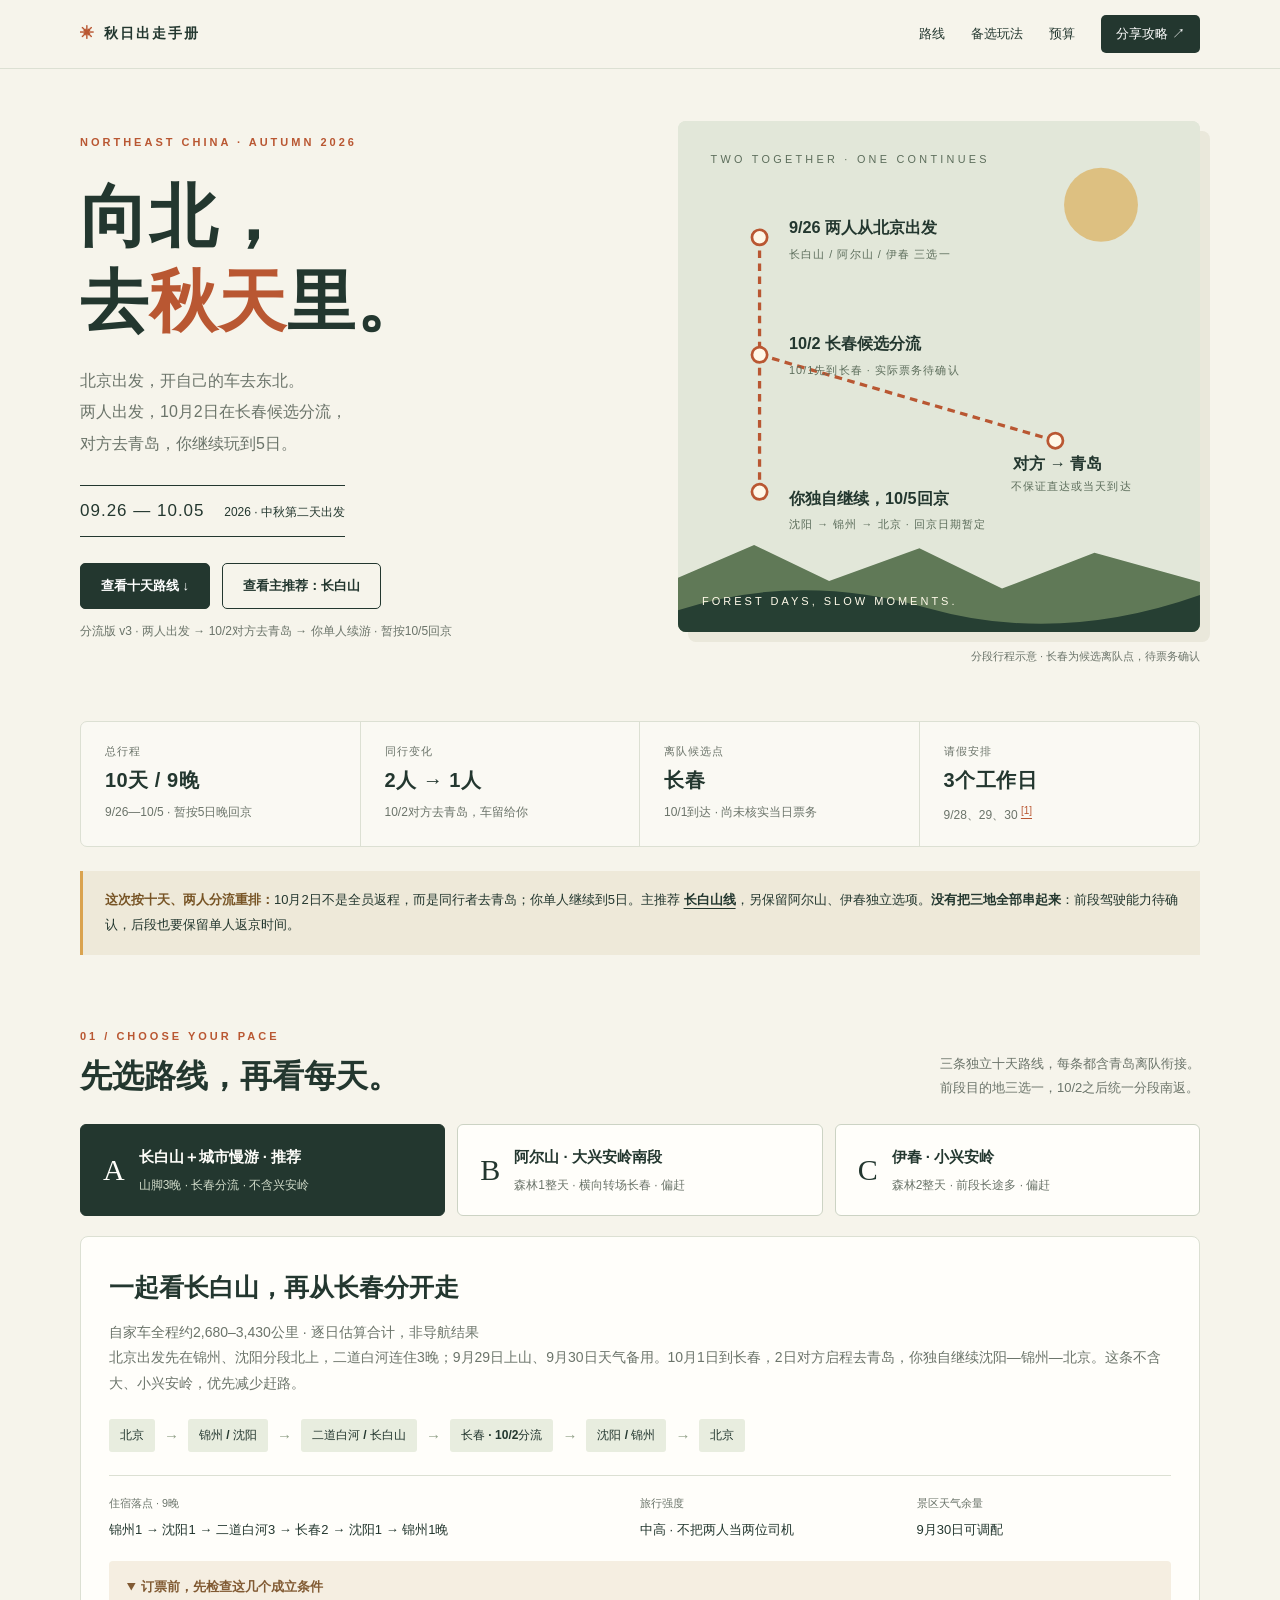
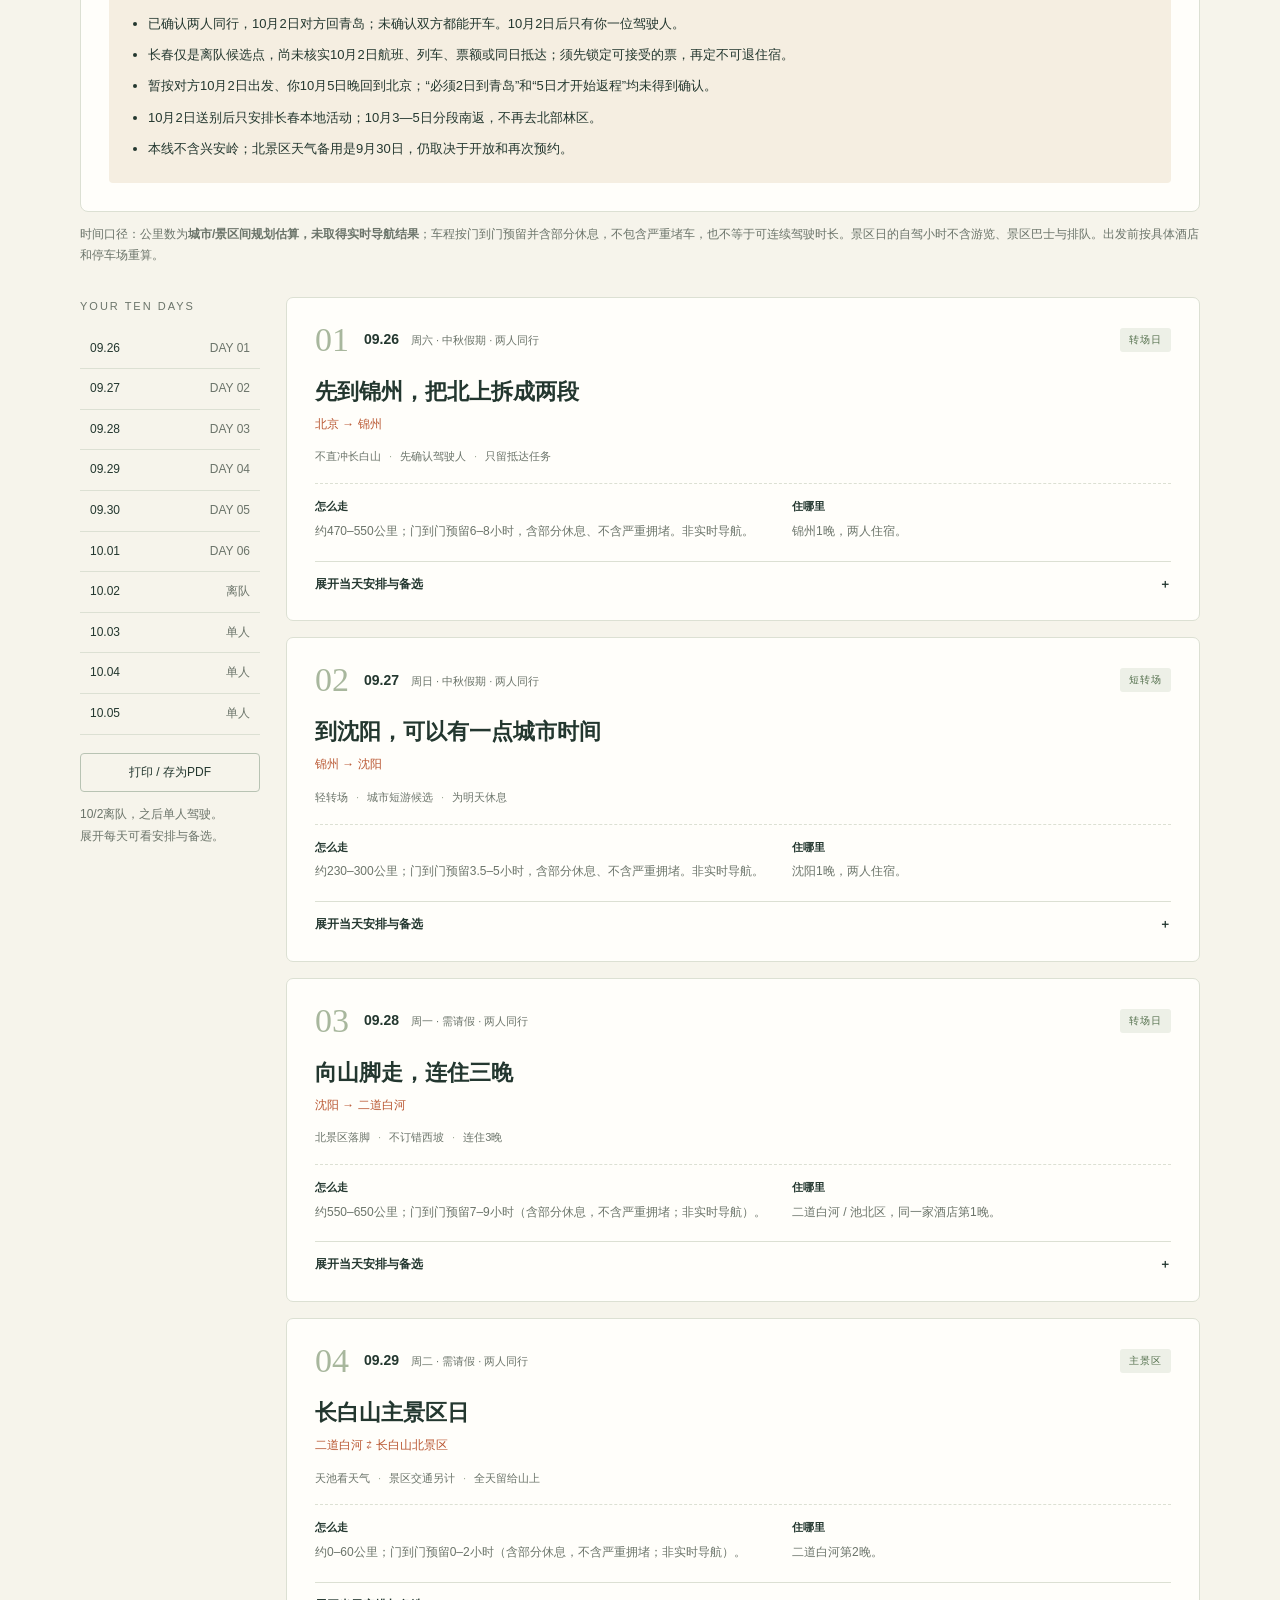
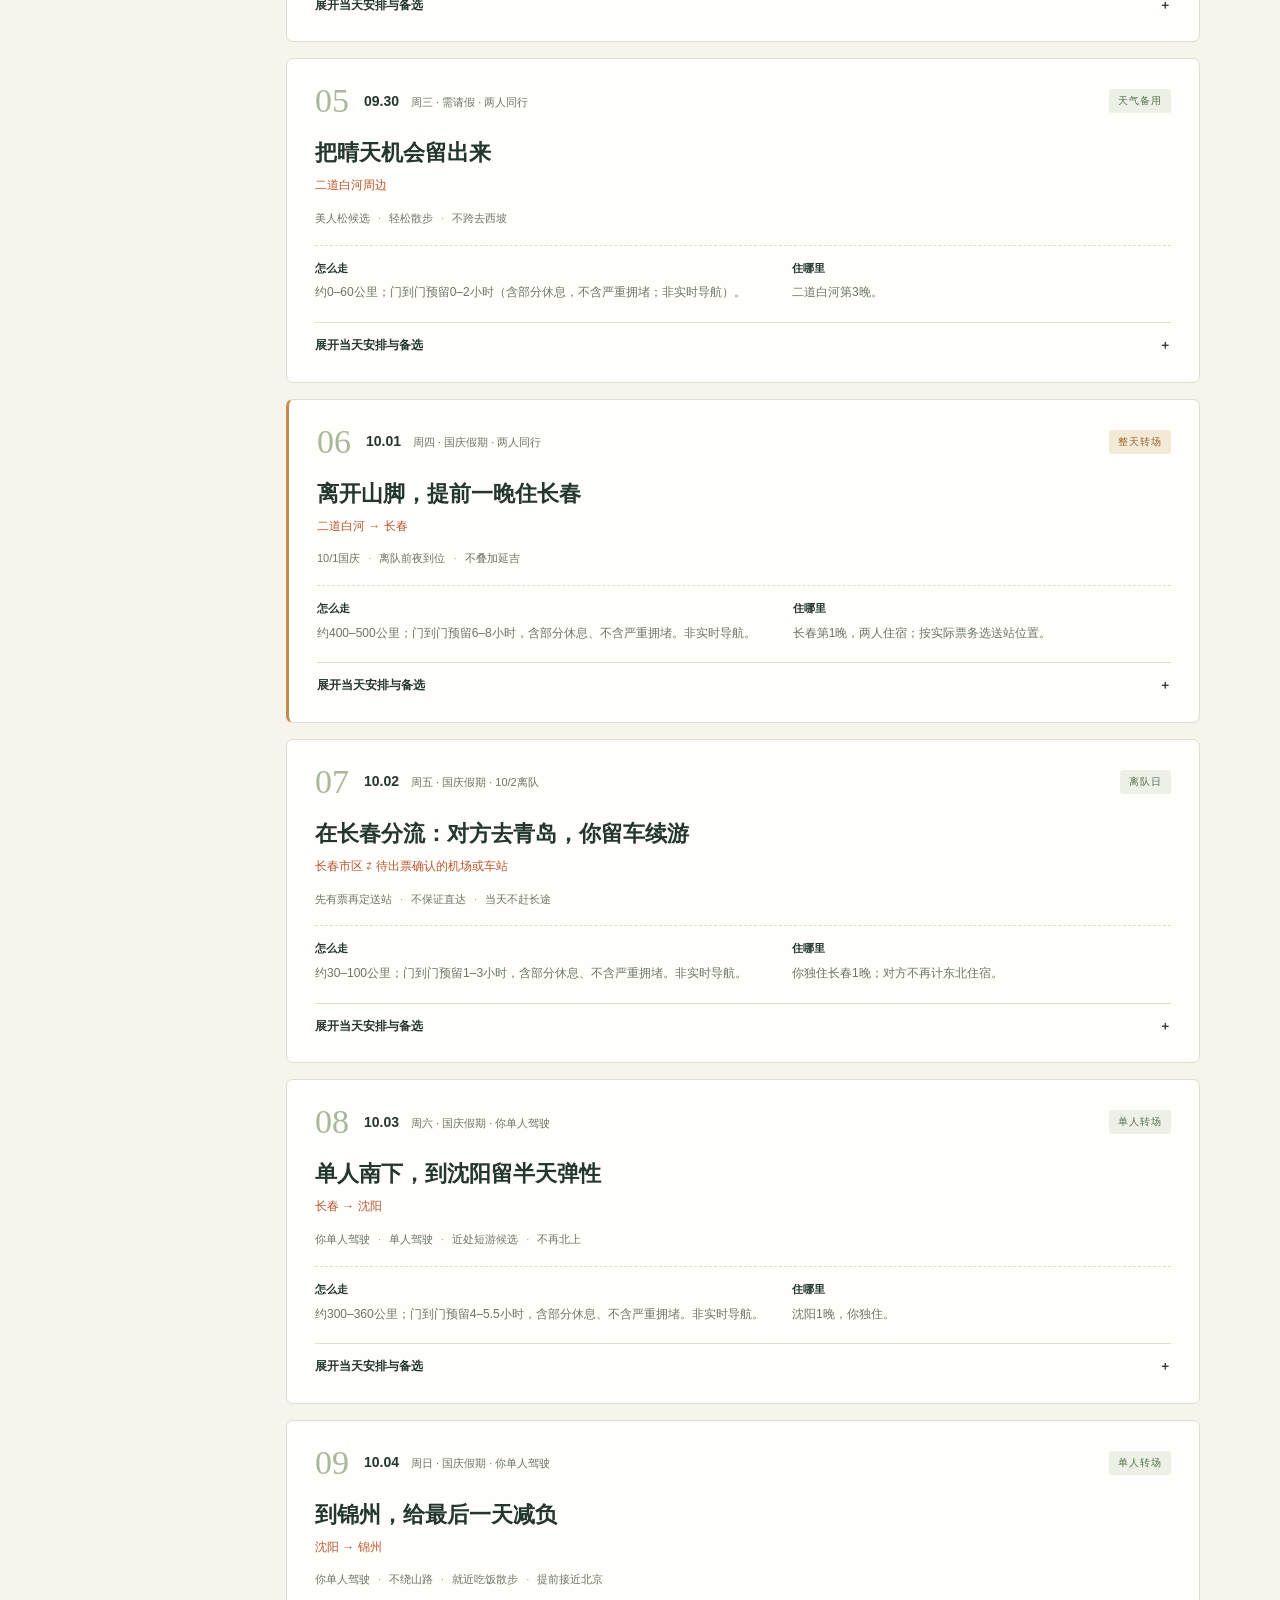
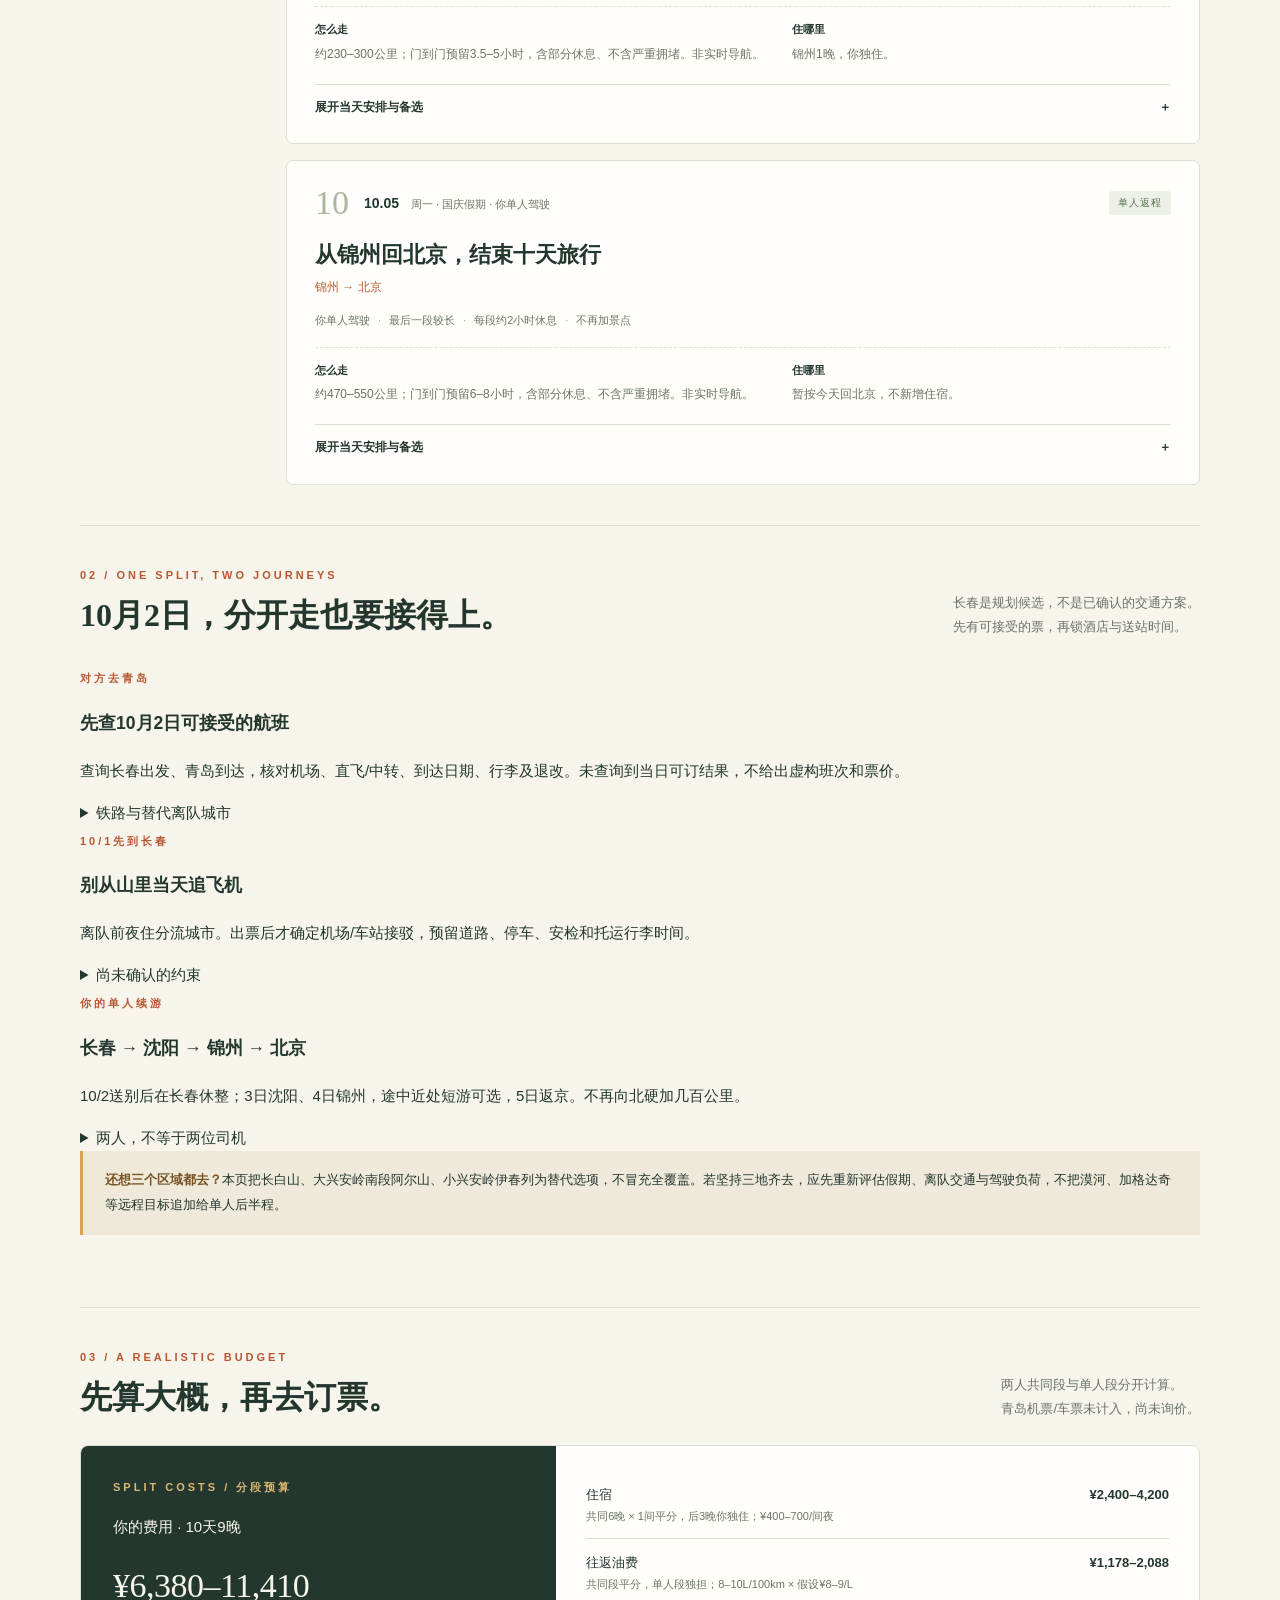
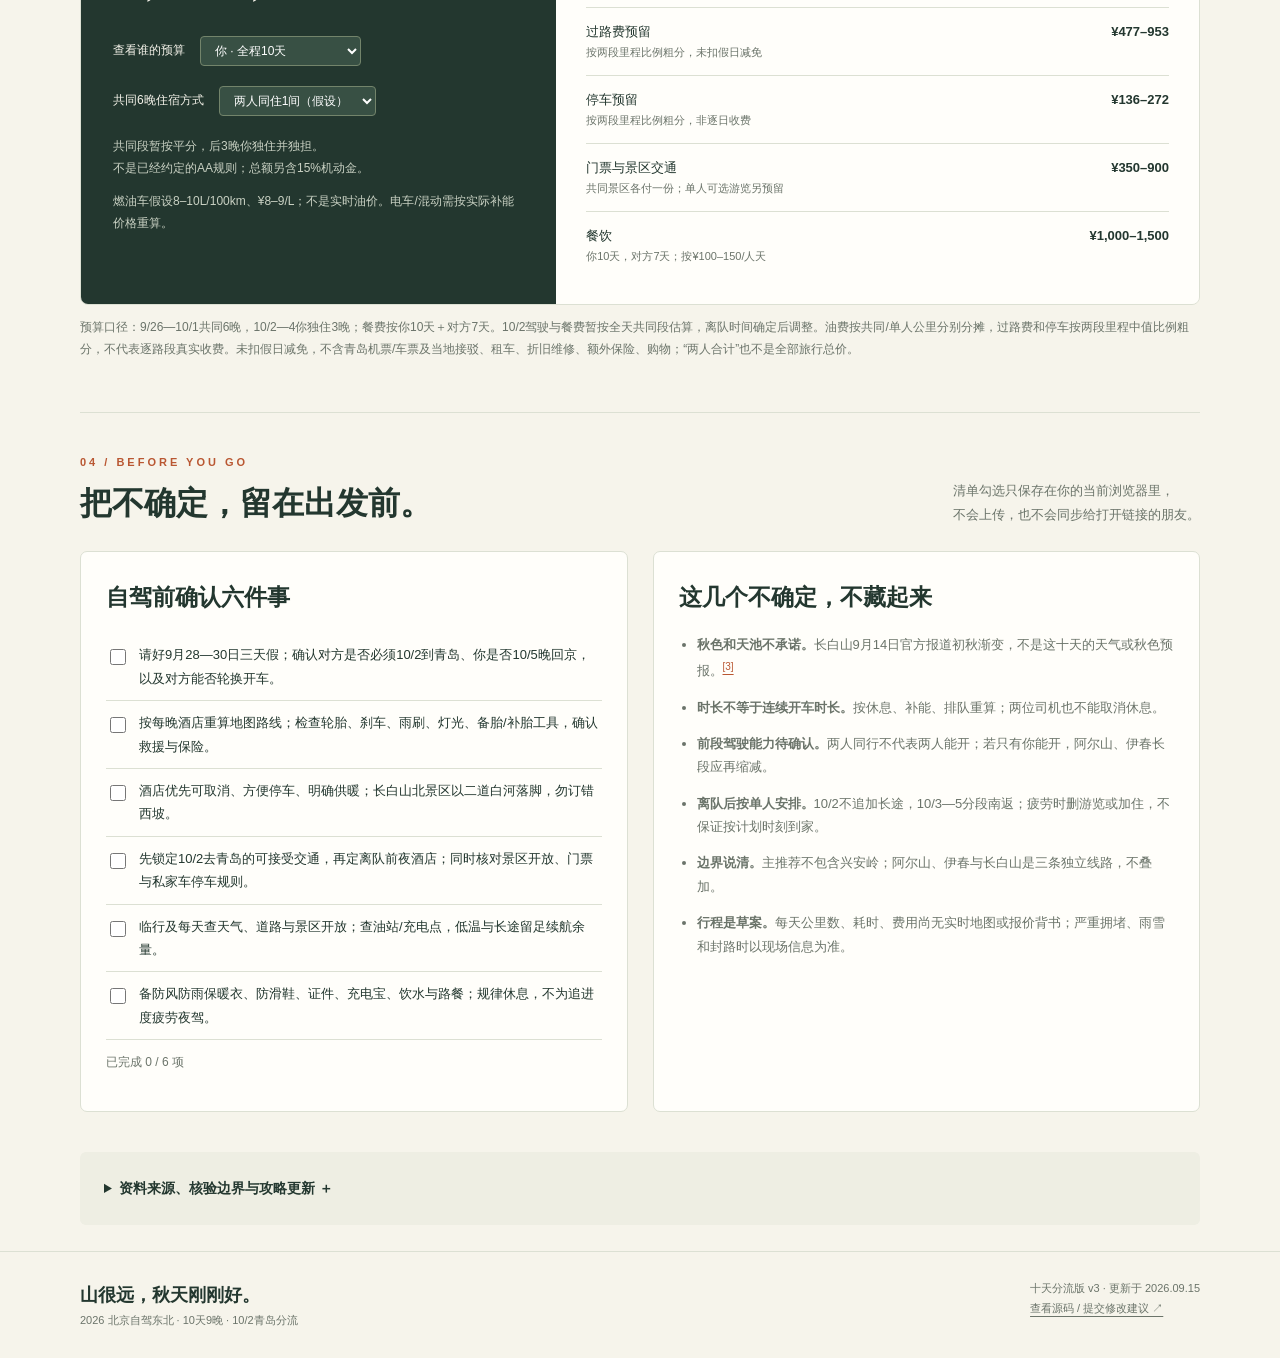
==== commit d67dbab2: "feat(travel): add Qingdao split and solo continuation" ====
--- a/index.html
+++ b/index.html
@@ -2,8 +2,8 @@
 <html lang="zh-CN">
 <head>
 <meta charset="utf-8"><meta name="viewport" content="width=device-width, initial-scale=1">
-<meta name="theme-color" content="#243e33"><meta name="description" content="北京自驾往返，2026年9月26日—10月2日7天6晚：长白山、阿尔山、伊春三条独立路线，含逐日公里估算、驾驶强度、预算与备选。">
-<title>向北，去秋天里 · 北京自驾东北七日旅行手册</title>
+<meta name="theme-color" content="#243e33"><meta name="description" content="北京自驾往返，2026年9月26日—10月5日10天9晚：长白山、阿尔山、伊春三条独立路线，含逐日公里估算、驾驶强度、预算与备选。">
+<title>向北，去秋天里 · 北京自驾东北十日旅行手册</title>
 <style>
 :root{--paper:#f6f4eb;--ink:#23372f;--muted:#6b746a;--line:#dce0d3;--orange:#b95732;--gold:#daa34f;--green:#314f40;--light:#e8eddf;--white:#fffefa;--serif:"Songti SC","STSong","Noto Serif CJK SC",serif}*{box-sizing:border-box}html{scroll-behavior:smooth;scroll-padding-top:90px}body{margin:0;background:var(--paper);color:var(--ink);font:15px/1.8 -apple-system,BlinkMacSystemFont,"PingFang SC","Microsoft YaHei",sans-serif}a{color:inherit;text-underline-offset:4px}button,input,select{font:inherit}button,a{touch-action:manipulation}button{cursor:pointer}button:focus-visible,a:focus-visible,input:focus-visible,summary:focus-visible{outline:3px solid var(--orange);outline-offset:4px}button:disabled{opacity:.5;cursor:default}.wrap{width:min(1120px,calc(100% - 48px));margin:auto}.skip{position:absolute;top:-100px;background:white;padding:10px;z-index:100}.skip:focus{top:8px}.topbar{position:sticky;top:0;z-index:20;background:#f6f4ebee;backdrop-filter:blur(12px);border-bottom:1px solid var(--line)}.top-inner{height:68px;display:flex;align-items:center;justify-content:space-between;gap:20px}.brand{font-size:14px;font-weight:750;letter-spacing:2px;text-decoration:none}.brand i{color:var(--orange);font-style:normal;margin-right:8px}.nav{display:flex;gap:26px;align-items:center;font-size:13px}.nav a{text-decoration:none}.nav a:hover{color:var(--orange)}.nav .share{background:var(--ink);color:white;border:0;padding:7px 15px;border-radius:5px}.eyebrow{font-size:11px;letter-spacing:3px;font-weight:650;color:var(--orange);text-transform:uppercase}.hero{display:grid;grid-template-columns:1.05fr 1fr;gap:50px;padding-top:52px;padding-bottom:42px;align-items:center}.hero h1{font-family:var(--serif);font-size:clamp(44px,5.5vw,68px);line-height:1.25;margin:22px 0 20px;letter-spacing:1px;font-weight:600}.hero h1 em{font-style:normal;color:var(--orange)}.intro{font-size:16px;color:var(--muted);max-width:470px;line-height:1.95}.hero-date{display:inline-block;border-top:1px solid var(--ink);border-bottom:1px solid var(--ink);padding:10px 0;margin-top:10px;font-size:17px;font-variant-numeric:tabular-nums;letter-spacing:1px}.hero-date span{font-size:12px;letter-spacing:0;margin-left:14px}.hero-links{display:flex;gap:12px;flex-wrap:wrap;margin-top:26px}.primary,.secondary{display:inline-block;text-decoration:none;padding:10px 20px;border-radius:5px;font-weight:600;border:1px solid var(--ink);font-size:13px}.primary{background:var(--ink);color:white}.secondary{background:transparent;color:var(--ink)}.poster{position:relative;background:#e1e6d9;border-radius:8px;overflow:hidden;min-height:438px;box-shadow:10px 10px 0 #eae8db}.poster svg{display:block;width:100%;height:auto}.poster-caption{position:absolute;left:24px;bottom:20px;color:#fffae9;font-size:11px;letter-spacing:3px}.poster .map-label{font-family:-apple-system,"PingFang SC",sans-serif;font-size:15px;fill:#23372f;font-weight:650}.poster .map-sub{font-size:10px;fill:#5c6d5b;letter-spacing:1px}.legend-note{font-size:11px;color:var(--muted);margin:15px 0 0;text-align:right}.facts{display:grid;grid-template-columns:repeat(4,1fr);border:1px solid var(--line);border-radius:7px;margin:12px 0 24px;background:#ffffff60}.fact{padding:20px 24px;border-right:1px solid var(--line)}.fact:last-child{border:0}.fact small{display:block;color:var(--muted);font-size:11px;letter-spacing:1px}.fact strong{font-size:20px;letter-spacing:.5px}.fact p{font-size:12px;margin:4px 0 0;color:var(--muted)}.notice{padding:17px 22px;border-left:3px solid var(--gold);background:#eee9d9;font-size:13px;line-height:1.9;margin-bottom:32px}.notice a{font-weight:600}.notice b{color:#775425}.section{padding:40px 0}.section-head{display:flex;justify-content:space-between;align-items:flex-end;gap:24px;margin-bottom:25px}.section-head h2{font-family:var(--serif);font-size:32px;font-weight:600;line-height:1.4;margin:8px 0 0}.section-head p{font-size:13px;color:var(--muted);max-width:360px;margin:0}.tabs{display:grid;grid-template-columns:repeat(3,minmax(0,1fr));gap:12px;margin:20px 0}.tab{display:flex;text-align:left;gap:14px;align-items:center;border:1px solid #ccd3c4;background:var(--white);border-radius:6px;padding:18px 22px;color:var(--ink)}.tab .letter{font-family:var(--serif);font-size:30px;line-height:1}.tab b{display:block;font-size:15px}.tab small{color:var(--muted);font-size:12px}.tab[aria-pressed=true]{background:var(--ink);color:var(--white);border-color:var(--ink)}.tab[aria-pressed=true] small{color:#d1dbc9}.route-overview{border-radius:8px;background:var(--white);border:1px solid var(--line);padding:28px}.route-overview h3{font-family:var(--serif);font-size:25px;margin:0 0 10px;font-weight:600}.route-overview p{margin:0;color:var(--muted);font-size:14px}.route-path{display:flex;flex-wrap:wrap;gap:9px;align-items:center;margin:23px 0}.route-path span{background:var(--light);padding:6px 11px;border-radius:3px;font-size:12px;font-weight:550}.route-path i{font-style:normal;color:#91a088}.route-stats{display:grid;grid-template-columns:2fr 1fr 1fr;gap:22px;border-top:1px solid var(--line);padding-top:18px;font-size:13px}.route-stats small{display:block;color:var(--muted);margin-bottom:4px}.gates{margin-top:20px;background:#f5eee1;border-radius:4px;padding:14px 18px;font-size:13px}.gates summary{cursor:pointer;font-weight:650;color:#815a33}.gates ul{padding-left:21px;margin-bottom:5px}.gates li{margin:8px 0}.plan-layout{display:grid;grid-template-columns:180px 1fr;gap:26px;margin-top:30px}.day-nav{position:sticky;top:92px;align-self:start}.day-nav .micro{font-size:11px;letter-spacing:2px;color:var(--muted);margin:0 0 12px}.day-nav a{display:flex;justify-content:space-between;text-decoration:none;font-size:12px;padding:9px 10px;border-bottom:1px solid var(--line)}.day-nav a:hover{background:var(--light)}.day-nav a span{color:var(--muted)}.day-nav .print{margin-top:18px;width:100%;font-size:12px;border:1px solid #b8c3b3;background:transparent;border-radius:4px;padding:8px;color:var(--ink)}.day-nav .small{margin-top:12px}.day-cards{display:grid;gap:16px}.day-card{background:var(--white);border:1px solid var(--line);border-radius:7px;padding:25px 28px;scroll-margin-top:88px}.day-card.transfer{border-left:3px solid #c68c4d}.day-top{display:flex;gap:15px;align-items:center}.day-no{font-family:var(--serif);font-size:34px;line-height:1;color:#a8b79d}.day-date{font-size:14px;font-weight:600}.day-date span{color:var(--muted);font-size:11px;margin-left:8px;font-weight:400}.tag{margin-left:auto;background:#edf0e7;color:#54704d;font-size:10px;letter-spacing:1px;padding:3px 9px;border-radius:3px;white-space:nowrap}.transfer .tag{background:#f2e9d7;color:#99652b}.day-card h3{font-family:var(--serif);font-weight:600;font-size:22px;margin:18px 0 6px;line-height:1.5}.place{color:var(--orange);font-size:12px;margin:0 0 12px}.highlights{display:flex;gap:8px;flex-wrap:wrap;font-size:11px;color:var(--muted);margin-bottom:16px}.highlights span+span:before{content:'·';margin-right:8px;color:#a0ad99}.logistics{display:grid;grid-template-columns:1.2fr 1fr;gap:22px;padding-top:13px;border-top:1px dashed var(--line)}.logistics p{margin:0;font-size:12px;color:var(--muted)}.logistics b{display:block;color:var(--ink);font-size:11px;margin-bottom:4px}.day-card details{border-top:1px solid var(--line);margin-top:18px;padding-top:12px;font-size:13px}.day-card summary{display:flex;justify-content:space-between;cursor:pointer;list-style:none;font-size:12px;font-weight:600}.day-card summary::-webkit-details-marker{display:none}.day-card details[open] summary span{transform:rotate(45deg)}.day-card ol{padding-left:21px}.day-card li{margin:10px 0}.backup{background:#f3f2e8;padding:12px 15px;border-radius:3px;color:#606650;font-size:12px}.text-link{font-size:12px;color:var(--orange)}.small{font-size:12px;color:var(--muted);line-height:1.8}.divide{border-top:1px solid var(--line)}.alternatives{display:grid;grid-template-columns:repeat(3,1fr);gap:16px}.option{border:1px solid var(--line);border-radius:6px;background:var(--white);padding:23px}.option .index{font-family:var(--serif);font-size:32px;color:var(--gold)}.option h3{font-family:var(--serif);font-size:22px;font-weight:600;margin:6px 0 10px}.option p{font-size:13px;color:var(--muted)}.option .fit{color:var(--orange);font-size:11px}.option details{border-top:1px solid var(--line);padding-top:12px;font-size:12px}.option summary{cursor:pointer;font-weight:600}.option ul{padding-left:18px}.extras{display:grid;grid-template-columns:1fr 1fr;gap:15px;margin-top:18px}.extra{border:1px solid var(--line);padding:16px 20px;border-radius:6px;font-size:13px;background:#eeeee3}.extra b{display:block;margin-bottom:5px}.extra span{color:var(--muted);font-size:12px}.budget-shell{display:grid;grid-template-columns:.85fr 1.15fr;border:1px solid var(--line);border-radius:8px;overflow:hidden}.budget-total{background:var(--ink);color:var(--paper);padding:32px}.budget-total .eyebrow{color:#dcb770}.budget-total h3{font-size:15px;font-weight:400}.budget-number{font-family:var(--serif);font-size:34px;white-space:nowrap;letter-spacing:-.5px}.budget-total label{font-size:12px;display:flex;align-items:center;gap:15px;margin:20px 0}.budget-total select{background:#385044;color:white;border:1px solid #73846b;border-radius:4px;padding:6px 10px}.budget-total p{color:#c9d1c3;font-size:12px}.budget-table{background:var(--white);padding:25px 30px}.budget-row{display:flex;justify-content:space-between;gap:20px;padding:12px 0;border-bottom:1px solid var(--line);font-size:13px}.budget-row:last-of-type{border:0}.budget-row small{display:block;color:var(--muted);font-size:11px}.budget-row strong{font-weight:550;white-space:nowrap}.prep-grid{display:grid;grid-template-columns:1fr 1fr;gap:25px}.prep{background:var(--white);border:1px solid var(--line);border-radius:7px;padding:25px}.prep h3{font-family:var(--serif);font-size:23px;font-weight:600;margin:0 0 15px}.checklist label{display:flex;gap:10px;align-items:flex-start;font-size:13px;padding:10px 0;border-bottom:1px solid var(--line);cursor:pointer}.checklist input{accent-color:var(--green);margin-top:6px;width:16px;height:16px;flex-shrink:0}.checklist input:checked+span{text-decoration:line-through;color:var(--muted)}.prep ul{padding-left:18px;font-size:13px;color:var(--muted)}.prep li{margin:13px 0}.sources{background:#eeeee3;border-radius:6px;padding:24px;font-size:12px}.sources summary{font-size:14px;font-weight:650;cursor:pointer}.sources li{margin:10px 0}.sources a{overflow-wrap:anywhere}.sources ol{padding-left:22px}.source-scope{color:var(--muted)}footer{border-top:1px solid var(--line);padding:27px 0;margin-top:26px}.foot-inner{display:flex;justify-content:space-between;gap:24px;font-size:11px;color:var(--muted)}.foot-inner strong{font-family:var(--serif);font-size:18px;color:var(--ink)}#toast{position:fixed;bottom:25px;left:50%;transform:translateX(-50%);background:#243e33;color:white;padding:11px 20px;border-radius:6px;z-index:60;max-width:90vw;font-size:13px;text-align:center;box-shadow:0 6px 20px #0002}#toast:empty{display:none}.share-fallback{margin:16px 0;padding:15px;background:var(--light);border-radius:6px}.share-fallback input{width:100%;padding:9px;border:1px solid var(--line);font-size:12px}.noscript{padding:15px;border:1px solid var(--gold)}.section-head .pill{font-size:11px;padding:4px 10px;border:1px solid #ccd3c4;border-radius:30px;white-space:nowrap}sup a{color:var(--orange);font-size:10px}.mobile-short{display:none}
 @media(max-width:800px){.wrap{width:calc(100% - 36px)}.hero{gap:28px;padding-top:30px}.hero h1{font-size:45px}.poster{min-height:0}.hero-date{font-size:14px}.hero-date span{display:block;margin:5px 0 0;font-size:11px}.nav{gap:15px}.nav .hide-mobile{display:none}.facts .fact{padding:16px}.fact strong{font-size:17px}.plan-layout{grid-template-columns:140px 1fr;gap:17px}.day-card{padding:22px}.alternatives{gap:10px}.option{padding:18px}.budget-number{font-size:28px}.route-stats{grid-template-columns:1.5fr 1fr 1fr}}
@@ -17,102 +17,136 @@
 <a class="skip" href="#itinerary">跳到每日行程</a>
 <header class="topbar"><div class="wrap top-inner"><a class="brand" href="#"><i>✳</i>秋日出走手册</a><nav class="nav" aria-label="主导航"><a href="#itinerary">路线</a><a class="hide-mobile" href="#alternatives">备选玩法</a><a href="#budget">预算</a><button type="button" class="share" id="share">分享攻略 ↗</button></nav></div></header>
 <main class="wrap">
-<section class="hero" aria-labelledby="hero-title"><div><div class="eyebrow">NORTHEAST CHINA · AUTUMN 2026</div><h1 id="hero-title">向北，<br>去<em>秋天</em>里。</h1><p class="intro">北京出发，开自己的车去东北。<br>七天六晚，选一条真正玩得下来的路线，<br>把返程也认真放进行程里。</p><div class="hero-date">09.26 — 10.02 <span>2026 · 中秋第二天出发</span></div><div class="hero-links"><a class="primary" href="#itinerary">查看七天路线 ↓</a><button type="button" class="secondary" id="recommend">查看主推荐：长白山</button></div><p class="small">自驾版 v2 · 北京出发 · 暂按10月2日晚回京 · 人数/司机/车型待确认</p></div>
-<div class="hero-art"><div class="poster"><svg viewBox="0 0 480 470" role="img" aria-labelledby="maptitle mapdesc"><title id="maptitle">北京自驾长白山往返示意</title><desc id="mapdesc">从北京经沈阳前往二道白河，返程经本溪和锦州回北京。示意非等比例。</desc><defs><pattern id="contour" width="130" height="85" patternUnits="userSpaceOnUse"><path d="M-20 70 Q30 5 85 40 T150 15 M-15 83 Q30 18 83 52 T155 27" fill="none" stroke="#607352" stroke-width=".7" opacity=".14"/></pattern></defs><rect width="480" height="470" fill="#e2e7d9"/><rect width="480" height="470" fill="url(#contour)"/><circle cx="384" cy="70" r="38" fill="#dcb05d" opacity=".75"/><path d="M71 320L168 260L240 188L378 112L272 246L165 277L71 320" fill="none" stroke="#b95732" stroke-width="2.5" stroke-dasharray="7 5"/><g fill="#fff8e8" stroke="#b95732" stroke-width="2.5"><circle cx="71" cy="320" r="6"/><circle cx="168" cy="268" r="5"/><circle cx="240" cy="188" r="6"/><circle cx="378" cy="112" r="6"/><circle cx="272" cy="246" r="5"/></g><text x="35" y="349" class="map-label">北京</text><text x="26" y="367" class="map-sub">9/26出发 · 10/2返回</text><text x="127" y="302" class="map-label">锦州</text><text x="183" y="169" class="map-label">沈阳</text><text x="296" y="256" class="map-label">本溪</text><text x="294" y="85" class="map-label">二道白河 / 长白山</text><text x="307" y="143" class="map-sub">连住3晚 · 北景区</text><path d="M0 404L65 377L118 405L183 369L242 410L307 381L372 413L438 371L480 402V470H0Z" fill="#607957"/><path d="M0 440Q105 394 208 434T480 419V470H0Z" fill="#263f33"/><text x="30" y="39" font-size="10" letter-spacing="3" fill="#5c6d5b">BEIJING ROUND TRIP</text><path d="M433 35v28m-5-20 5-8 5 8" stroke="#738266" fill="none"/><text x="429" y="28" font-size="10" fill="#738266">N</text></svg><div class="poster-caption">FOREST DAYS, SLOW MOMENTS.</div></div><p class="legend-note">主推荐长白山线示意 · 三条路线不串联 · 非等比例</p></div></section>
-<div class="facts"><div class="fact"><small>出发与返回</small><strong>北京 ⇄ 东北</strong><p>自家车 · 暂按10/2晚回京</p></div><div class="fact"><small>时间与请假</small><strong>7天 / 6晚</strong><p>9/26—10/2；需请假3天 <sup><a href="#source-1">[1]</a></sup></p></div><div class="fact"><small>主推荐里程量级</small><strong>约2,540–3,150km</strong><p>长白山线 · 非导航实测</p></div><div class="fact"><small>驾驶安排</small><strong>轮换更合适</strong><p>两位熟练司机；一位建议缩线</p></div></div>
-<div class="notice"><b>北京全程自驾后，要改路线：</b>七天还要回北京，不建议把大兴安岭、小兴安岭和长白山串起来。下面是<strong>三条独立选项，不是连走</strong>。主推荐 <a href="#itinerary" id="notice-easy">长白山＋辽东</a>；想看兴安岭则改选阿尔山或伊春。原来的飞机/火车版已被替换。</div>
-<noscript><p class="noscript">未启用JavaScript：仍可读主推荐长白山线；另两条路线请启用脚本或查看仓库trip-data.json。下方预算默认4人、燃油车估算。</p></noscript>
+<section class="hero" aria-labelledby="hero-title"><div><div class="eyebrow">NORTHEAST CHINA · AUTUMN 2026</div><h1 id="hero-title">向北，<br>去<em>秋天</em>里。</h1><p class="intro">北京出发，开自己的车去东北。<br>两人出发，10月2日在长春候选分流，<br>对方去青岛，你继续玩到5日。</p><div class="hero-date">09.26 — 10.05 <span>2026 · 中秋第二天出发</span></div><div class="hero-links"><a class="primary" href="#itinerary">查看十天路线 ↓</a><button type="button" class="secondary" id="recommend">查看主推荐：长白山</button></div><p class="small">分流版 v3 · 两人出发 → 10/2对方去青岛 → 你单人续游 · 暂按10/5回京</p></div>
+<div class="hero-art"><div class="poster"><svg viewBox="0 0 480 470" role="img" aria-labelledby="maptitle mapdesc"><title id="maptitle">十天旅行与青岛离队安排</title><desc id="mapdesc">9月26日两人从北京自驾；10月2日在长春候选分流，对方去青岛，票务待确认；你留车经沈阳和锦州于10月5日回北京，回京日期为假设。</desc><rect width="480" height="470" fill="#e2e7d9"/><circle cx="389" cy="77" r="34" fill="#dcb05d" opacity=".7"/><text x="30" y="39" font-size="10" letter-spacing="3" fill="#5c6d5b">TWO TOGETHER · ONE CONTINUES</text><path d="M75 107V215L347 294M75 215V341" fill="none" stroke="#b95732" stroke-width="3" stroke-dasharray="7 5"/><g fill="#fff8e8" stroke="#b95732" stroke-width="2.5"><circle cx="75" cy="107" r="7"/><circle cx="75" cy="215" r="7"/><circle cx="75" cy="341" r="7"/><circle cx="347" cy="294" r="7"/></g><text x="102" y="103" class="map-label">9/26 两人从北京出发</text><text x="102" y="126" class="map-sub">长白山 / 阿尔山 / 伊春 三选一</text><text x="102" y="210" class="map-label">10/2 长春候选分流</text><text x="102" y="233" class="map-sub">10/1先到长春 · 实际票务待确认</text><text x="308" y="320" class="map-label">对方 → 青岛</text><text x="306" y="339" class="map-sub">不保证直达或当天到达</text><text x="102" y="352" class="map-label">你独自继续，10/5回京</text><text x="102" y="374" class="map-sub">沈阳 → 锦州 → 北京 · 回京日期暂定</text><path d="M0 420L70 390L139 423L222 393L298 430L383 397L480 424V470H0Z" fill="#607957"/><path d="M0 450Q110 414 230 448T480 436V470H0Z" fill="#263f33"/></svg><div class="poster-caption">FOREST DAYS, SLOW MOMENTS.</div></div><p class="legend-note">分段行程示意 · 长春为候选离队点，待票务确认</p></div></section>
+<div class="facts"><div class="fact"><small>总行程</small><strong>10天 / 9晚</strong><p>9/26—10/5 · 暂按5日晚回京</p></div><div class="fact"><small>同行变化</small><strong>2人 → 1人</strong><p>10/2对方去青岛，车留给你</p></div><div class="fact"><small>离队候选点</small><strong>长春</strong><p>10/1到达 · 尚未核实当日票务</p></div><div class="fact"><small>请假安排</small><strong>3个工作日</strong><p>9/28、29、30 <sup><a href="#source-1">[1]</a></sup></p></div></div>
+<div class="notice"><b>这次按十天、两人分流重排：</b>10月2日不是全员返程，而是同行者去青岛；你单人继续到5日。主推荐 <a href="#itinerary" id="notice-easy">长白山线</a>，另保留阿尔山、伊春独立选项。<strong>没有把三地全部串起来</strong>：前段驾驶能力待确认，后段也要保留单人返京时间。</div>
+<noscript><p class="noscript">未启用JavaScript：可读主推荐十天路线、分流说明和你的默认预算。另两条完整路线在trip-data.json中。预算暂按共同阶段同住一间、费用平分，离队后你独担。</p></noscript>
 <div class="share-fallback" id="share-fallback" hidden><label for="share-url">复制下方地址分享当前路线：</label><input id="share-url" readonly aria-label="当前路线分享地址"></div>
-<section class="section" id="itinerary" aria-labelledby="itinerary-title"><div class="section-head"><div><div class="eyebrow">01 / CHOOSE YOUR PACE</div><h2 id="itinerary-title">先选路线，再看每天。</h2></div><p>先确定最想去的目的地，不硬凑三地。<br>三条线路均含北京出发与返京，每条独立7天。</p></div>
+<section class="section" id="itinerary" aria-labelledby="itinerary-title"><div class="section-head"><div><div class="eyebrow">01 / CHOOSE YOUR PACE</div><h2 id="itinerary-title">先选路线，再看每天。</h2></div><p>三条独立十天路线，每条都含青岛离队衔接。<br>前段目的地三选一，10/2之后统一分段南返。</p></div>
 <div class="tabs" role="group" aria-label="选择北京自驾路线">
-<button class="tab" type="button" id="tab-changbai" data-route="changbai" aria-pressed="true" aria-controls="route-content"><span class="letter">A</span><span><b>长白山＋辽东 · 推荐</b><small>山脚连住3晚 · 不去兴安岭</small></span></button>
-<button class="tab" type="button" id="tab-arxan" data-route="arxan" aria-pressed="false" aria-controls="route-content"><span class="letter">B</span><span><b>阿尔山 · 大兴安岭南段</b><small>约2,840–3,380km · 偏赶</small></span></button>
-<button class="tab" type="button" id="tab-yichun" data-route="yichun" aria-pressed="false" aria-controls="route-content"><span class="letter">C</span><span><b>伊春 · 小兴安岭</b><small>约3,370–3,940km · 七天不推荐</small></span></button>
+<button class="tab" type="button" id="tab-changbai" data-route="changbai" aria-pressed="true" aria-controls="route-content"><span class="letter">A</span><span><b>长白山＋城市慢游 · 推荐</b><small>山脚3晚 · 长春分流 · 不含兴安岭</small></span></button>
+<button class="tab" type="button" id="tab-arxan" data-route="arxan" aria-pressed="false" aria-controls="route-content"><span class="letter">B</span><span><b>阿尔山 · 大兴安岭南段</b><small>森林1整天 · 横向转场长春 · 偏赶</small></span></button>
+<button class="tab" type="button" id="tab-yichun" data-route="yichun" aria-pressed="false" aria-controls="route-content"><span class="letter">C</span><span><b>伊春 · 小兴安岭</b><small>森林2整天 · 前段长途多 · 偏赶</small></span></button>
 </div>
-<div id="route-content"><div class="route-overview"><h3 id="route-title">北京出发，把时间留给长白山</h3><p class="small" id="route-mileage">自家车全程约2,540–3,150公里 · 逐日估算合计，非导航结果</p><p id="route-intro">自家车北京往返，以长白山北景区为主，沈阳去程中转、本溪和锦州分段返程。二道白河连住3晚，9月28日争取上山，9月29日备用。不包含大兴安岭和小兴安岭；这是七天自驾条件下的取舍方案。</p><div class="route-path" id="route-path"><span>北京</span><i aria-hidden="true">→</i><span>沈阳</span><i aria-hidden="true">→</i><span>二道白河 / 长白山</span><i aria-hidden="true">→</i><span>本溪</span><i aria-hidden="true">→</i><span>锦州</span><i aria-hidden="true">→</i><span>北京</span></div><div class="route-stats"><div><small>住宿落点 · 6晚</small><span id="route-nights">沈阳1晚 → 二道白河3晚 → 本溪1晚 → 锦州1晚</span></div><div><small>旅行强度</small><span id="route-effort">中高 · 首日与南返较长</span></div><div><small>景区天气余量</small><span id="route-buffer">9月29日可调配</span></div></div><details class="gates" open><summary>订票前，先检查这几个成立条件</summary><ul id="route-warnings"><li>暂按9月26日北京出发、10月2日晚回北京；如果10月2日只是结束游玩而非回京，可以重新拉长线路。</li><li>至少有两位能轮换的熟练驾驶人会更合适；只有一位司机时优先缩短为辽东线，不要用夜驾补进度。</li><li>9月28/29日上山日期可随天气互换，但开放、票额与退改规则须重新确认；私家车不等于可直接开到天池。</li><li>9月30日开始向南返程，10月1日住锦州，给10月2日回京留余量；遇明显拥堵，删景点、提前南返。</li></ul></details></div>
+<div id="route-content"><div class="route-overview"><h3 id="route-title">一起看长白山，再从长春分开走</h3><p class="small" id="route-mileage">自家车全程约2,680–3,430公里 · 逐日估算合计，非导航结果</p><p id="route-intro">北京出发先在锦州、沈阳分段北上，二道白河连住3晚；9月29日上山、9月30日天气备用。10月1日到长春，2日对方启程去青岛，你独自继续沈阳—锦州—北京。这条不含大、小兴安岭，优先减少赶路。</p><div class="route-path" id="route-path"><span>北京</span><i aria-hidden="true">→</i><span>锦州 / 沈阳</span><i aria-hidden="true">→</i><span>二道白河 / 长白山</span><i aria-hidden="true">→</i><span>长春 · 10/2分流</span><i aria-hidden="true">→</i><span>沈阳 / 锦州</span><i aria-hidden="true">→</i><span>北京</span></div><div class="route-stats"><div><small>住宿落点 · 9晚</small><span id="route-nights">锦州1 → 沈阳1 → 二道白河3 → 长春2 → 沈阳1 → 锦州1晚</span></div><div><small>旅行强度</small><span id="route-effort">中高 · 不把两人当两位司机</span></div><div><small>景区天气余量</small><span id="route-buffer">9月30日可调配</span></div></div><details class="gates" open><summary>订票前，先检查这几个成立条件</summary><ul id="route-warnings"><li>已确认两人同行，10月2日对方回青岛；未确认双方都能开车。10月2日后只有你一位驾驶人。</li><li>长春仅是离队候选点，尚未核实10月2日航班、列车、票额或同日抵达；须先锁定可接受的票，再定不可退住宿。</li><li>暂按对方10月2日出发、你10月5日晚回到北京；“必须2日到青岛”和“5日才开始返程”均未得到确认。</li><li>10月2日送别后只安排长春本地活动；10月3—5日分段南返，不再去北部林区。</li><li>本线不含兴安岭；北景区天气备用是9月30日，仍取决于开放和再次预约。</li></ul></details></div>
 <p class="small">时间口径：公里数为<strong>城市/景区间规划估算，未取得实时导航结果</strong>；车程按门到门预留并含部分休息，不包含严重堵车，也不等于可连续驾驶时长。景区日的自驾小时不含游览、景区巴士与排队。出发前按具体酒店和停车场重算。</p>
-<div class="plan-layout"><aside class="day-nav" aria-label="按日期跳转"><p class="micro">YOUR SEVEN DAYS</p><a href="#day-1">09.26 <span>DAY 01</span></a><a href="#day-2">09.27 <span>DAY 02</span></a><a href="#day-3">09.28 <span>DAY 03</span></a><a href="#day-4">09.29 <span>DAY 04</span></a><a href="#day-5">09.30 <span>DAY 05</span></a><a href="#day-6">10.01 <span>DAY 06</span></a><a href="#day-7">10.02 <span>DAY 07</span></a><button type="button" class="print" id="print">打印 / 存为PDF</button><p class="small">点击每天的「展开」<br>看详细安排和坏天气备选。</p></aside><div class="day-cards" id="day-cards"><!-- DAYS_START --><article class="day-card transfer" id="day-1"><div class="day-top"><div class="day-no">01</div><div class="day-date">09.26 <span>周六 · 中秋假期</span></div><span class="tag">整天转场</span></div><h3>先到沈阳，不安排打卡</h3><p class="place">北京 → 沈阳</p><div class="highlights"><span>早出发</span><span>两人轮换</span><span>有停车位</span></div><div class="logistics"><p><b>怎么走</b>约700–780公里；门到门预留8–10小时（含部分休息，不含严重拥堵；非实时导航）。</p><p><b>住哪里</b>沈阳靠高速进出方便的酒店1晚，不必扎进老城。</p></div><details><summary>展开当天安排与备选 <span aria-hidden="true">＋</span></summary><ol><li>白天：按实际导航驶向沈阳，每约两小时进服务区休息；轮换也不能替代休息。</li><li>到达：入住、吃饭、确认翌日去二道白河道路，不承诺今天还能逛故宫。</li></ol><p class="backup"><b>如果计划有变</b><br>出京严重拥堵或疲劳：住锦州/盘锦，翌日缩短目的地或调整至辽东，不硬赶夜路。</p><a class="text-link" href="https://map.baidu.com/search/%E6%B2%88%E9%98%B3" target="_blank" rel="noopener noreferrer">在百度地图查位置 ↗</a></details></article><article class="day-card " id="day-2"><div class="day-top"><div class="day-no">02</div><div class="day-date">09.27 <span>周日 · 中秋假期</span></div><span class="tag">转场日</span></div><h3>向山脚走，连住三晚</h3><p class="place">沈阳 → 二道白河</p><div class="highlights"><span>北景区落脚</span><span>不订错西坡</span><span>连住3晚</span></div><div class="logistics"><p><b>怎么走</b>约550–650公里；门到门预留7–9小时（含部分休息，不含严重拥堵；非实时导航）。</p><p><b>住哪里</b>二道白河 / 池北区，同一家酒店第1晚。</p></div><details><summary>展开当天安排与备选 <span aria-hidden="true">＋</span></summary><ol><li>白天：沿导航选择高速与常规道路前往二道白河，中途只安排补给休息。</li><li>傍晚：有余力在镇内散步；确认北景区官方预约、接驳地点和天气，私家车停放规则以官方为准。</li></ol><p class="backup"><b>如果计划有变</b><br>途中天气差或晚到，直接入住；不再临时加延吉。</p><a class="text-link" href="https://map.baidu.com/search/%E4%BA%8C%E9%81%93%E7%99%BD%E6%B2%B3" target="_blank" rel="noopener noreferrer">在百度地图查位置 ↗</a></details></article><article class="day-card " id="day-3"><div class="day-top"><div class="day-no">03</div><div class="day-date">09.28 <span>周一 · 需请假</span></div><span class="tag">主景区</span></div><h3>长白山主景区日</h3><p class="place">二道白河 ⇄ 长白山北景区</p><div class="highlights"><span>天池看天气</span><span>景区交通另计</span><span>全天留给山上</span></div><div class="logistics"><p><b>怎么走</b>约0–60公里；门到门预留0–2小时（含部分休息，不含严重拥堵；非实时导航）。</p><p><b>住哪里</b>二道白河第2晚。</p></div><details><summary>展开当天安排与备选 <span aria-hidden="true">＋</span></summary><ol><li>预留完整白天，按预约从指定集散点入园，天池是否开放看当日公告。</li><li>瀑布、绿渊潭等根据开放与体力取舍；本栏只计私家车接驳，景区车程、排队与游览另占全天。</li></ol><p class="backup"><b>如果计划有变</b><br>天池不开放：保留9月29日再争取；不是无条件免费补游，重预约和退改需核对。</p><a class="text-link" href="https://map.baidu.com/search/%E9%95%BF%E7%99%BD%E5%B1%B1%E5%8C%97%E6%99%AF%E5%8C%BA" target="_blank" rel="noopener noreferrer">在百度地图查位置 ↗</a></details></article><article class="day-card " id="day-4"><div class="day-top"><div class="day-no">04</div><div class="day-date">09.29 <span>周二 · 需请假</span></div><span class="tag">天气备用</span></div><h3>把晴天机会留出来</h3><p class="place">二道白河周边</p><div class="highlights"><span>美人松候选</span><span>轻松散步</span><span>不跨去西坡</span></div><div class="logistics"><p><b>怎么走</b>约0–60公里；门到门预留0–2小时（含部分休息，不含严重拥堵；非实时导航）。</p><p><b>住哪里</b>二道白河第3晚。</p></div><details><summary>展开当天安排与备选 <span aria-hidden="true">＋</span></summary><ol><li>若昨天已顺利上山：镇内散步、休息，选一家合规温泉作为自费可选，不追加远程景点。</li><li>若昨天未上山：只在开放且重新预约成功时改作北景区日，替换镇内活动。</li></ol><p class="backup"><b>如果计划有变</b><br>连续天气不佳就接受没见到天池，不动用最后两天返程来补游。</p><a class="text-link" href="https://map.baidu.com/search/%E4%BA%8C%E9%81%93%E7%99%BD%E6%B2%B3%E5%91%A8%E8%BE%B9" target="_blank" rel="noopener noreferrer">在百度地图查位置 ↗</a></details></article><article class="day-card transfer" id="day-5"><div class="day-top"><div class="day-no">05</div><div class="day-date">09.30 <span>周三 · 需请假</span></div><span class="tag">整天转场</span></div><h3>离开山脚，向辽东返程</h3><p class="place">二道白河 → 本溪</p><div class="highlights"><span>开始南返</span><span>不边赶路边追景</span><span>保留休息</span></div><div class="logistics"><p><b>怎么走</b>约520–650公里；门到门预留7–9小时（含部分休息，不含严重拥堵；非实时导航）。</p><p><b>住哪里</b>本溪交通方便、可停车酒店1晚。</p></div><details><summary>展开当天安排与备选 <span aria-hidden="true">＋</span></summary><ol><li>白天：按实时导航向本溪转场，路线受道路和天气影响，不指定未经核实的小路。</li><li>抵达后休息；今天不承诺叠加关门山、老边沟等完整景区。</li></ol><p class="backup"><b>如果计划有变</b><br>长段通行受阻：适当途中住宿并取消翌日赏秋；若疲劳，先停，不为回京计划冒险。</p><a class="text-link" href="https://map.baidu.com/search/%E6%9C%AC%E6%BA%AA" target="_blank" rel="noopener noreferrer">在百度地图查位置 ↗</a></details></article><article class="day-card " id="day-6"><div class="day-top"><div class="day-no">06</div><div class="day-date">10.01 <span>周四 · 国庆假期</span></div><span class="tag">短游＋返程</span></div><h3>辽东短停，再住锦州</h3><p class="place">本溪 → 锦州</p><div class="highlights"><span>只选一个近处点</span><span>下午南返</span><span>国庆首日留余量</span></div><div class="logistics"><p><b>怎么走</b>约300–400公里；门到门预留4–6小时（含部分休息，不含严重拥堵；非实时导航）。</p><p><b>住哪里</b>锦州靠返京方向酒店1晚。</p></div><details><summary>展开当天安排与备选 <span aria-hidden="true">＋</span></summary><ol><li>早上：看实际秋色与路况，城区短游或选近处已开放景点；关门山/老边沟只作替换，不强求红叶已到峰值。</li><li>午后：驶往锦州。若去远景区会超出本日里程与时间预算，就取消短游。</li></ol><p class="backup"><b>如果计划有变</b><br>预计晚到锦州或高速明显拥堵，直接出发，不用夜间山路换拍照时间。</p><a class="text-link" href="https://map.baidu.com/search/%E9%94%A6%E5%B7%9E" target="_blank" rel="noopener noreferrer">在百度地图查位置 ↗</a></details></article><article class="day-card " id="day-7"><div class="day-top"><div class="day-no">07</div><div class="day-date">10.02 <span>周五 · 国庆假期</span></div><span class="tag">返程日</span></div><h3>从锦州回到北京</h3><p class="place">锦州 → 北京</p><div class="highlights"><span>上午出发</span><span>不加景点</span><span>预留堵车时间</span></div><div class="logistics"><p><b>怎么走</b>约470–550公里；门到门预留6–8小时（含部分休息，不含严重拥堵；非实时导航）。</p><p><b>住哪里</b>回北京，不新增住宿。</p></div><details><summary>展开当天安排与备选 <span aria-hidden="true">＋</span></summary><ol><li>上午：出发返京，导航按真实北京目的地重算；“北京”市域很大，最后一段也需余量。</li><li>白天：服务区规律休息，不将预计到达时间当承诺，返程日不加山海关等正式游览。</li></ol><p class="backup"><b>如果计划有变</b><br>拥堵可能超过预留；若影响安全就近休息，不能为了10月2日赶到而疲劳驾驶。</p><a class="text-link" href="https://map.baidu.com/search/%E5%8C%97%E4%BA%AC" target="_blank" rel="noopener noreferrer">在百度地图查位置 ↗</a></details></article><!-- DAYS_END --></div></div></div></section>
-<section class="section divide" id="alternatives" aria-labelledby="alt-title"><div class="section-head"><div><div class="eyebrow">02 / MAKE ROOM FOR THE ROAD</div><h2 id="alt-title">不硬串，才像放假。</h2></div><p>下面是取舍建议，不是额外加景点。<br>阿尔山与伊春完整七天表可在上方切换。</p></div><div class="alt-grid">
-<article class="alt-card"><span class="eyebrow">想三地都去</span><h3>建议另留12–14天起</h3><p>北京 → 加格达奇／阿里河 → 伊春 → 长白山 → 北京，不适合作为本次七天往返推荐。</p><details><summary>为什么不硬排七天？</summary><p>北京到北部林区本身就要分段开，三地之间还要转场。12–14天只是重新规划的起点，不是已验证可订的最终路书；人数、司机、路况确认后再定。</p></details></article>
-<article class="alt-card"><span class="eyebrow">如果只有一位司机</span><h3>改成辽东一地，更从容</h3><p>北京 → 锦州 → 本溪／桓仁 → 丹东 → 锦州 → 北京，先削减距离，再根据天气选景区。</p><details><summary>七天骨架参考</summary><p>D1锦州；D2本溪；D3本溪或桓仁择一赏秋；D4丹东；D5丹东休整；D6锦州；D7北京。具体公里与开放情况另核实，红叶不保证已到峰值。</p></details></article>
-<article class="alt-card"><span class="eyebrow">如果伊春优先</span><h3>增加到9天，比增加景点值</h3><p>在C版基础上增加伊春停留和返程缓冲；五营与汤旺河分两天，不再同日奔波。</p><details><summary>目的地边界</summary><p>阿尔山位于大兴安岭西南山麓，不是黑龙江大兴安岭地区；伊春对应小兴安岭。任意一条都不能写成“兴安岭全覆盖”。<sup><a href="#source-4">[4]</a></sup></p></details></article>
-</div><div class="notice"><b>这次不加：</b>漠河、额尔古纳、满洲里、延吉和长白山西坡。想去可以替换目的地或延长时间，不作为七天北京自驾线路的“顺路加餐”。</div></section>
-<section class="section divide" id="budget" aria-labelledby="budget-title"><div class="section-head"><div><div class="eyebrow">03 / A REALISTIC BUDGET</div><h2 id="budget-title">先算大概，再去订票。</h2></div><p>自家车从北京往返，油费与过路费一起算。<br>不是实时油价、房价或景区报价。</p></div><div class="budget-shell"><div class="budget-total"><div class="eyebrow">PER PERSON / 人均</div><h3 id="budget-route">长白山＋辽东赏秋 · 7天6晚</h3><div class="budget-number" id="budget-number">¥3,300–5,710</div><label for="people">一起出发的人数<select id="people"><option value="2">2人</option><option value="3">3人</option><option value="4" selected>4人</option></select></label><p>按两人一间、6晚住宿、7天餐饮估算。<br>合计另含15%机动金；人数改变时，房间数向上取整。</p><p>按一辆燃油车、8–10L/100km、假设¥8–9/L估算；这不是实时油价。电车/混动请按实际能耗、补能价格与绕行距离重算。</p></div><div class="budget-table" id="budget-table"><!-- BUDGET_START --><div class="budget-row"><span>住宿<small>6晚 × 2间 × ¥400–700 ÷ 4人</small></span><strong>¥1,200–2,100</strong></div><div class="budget-row"><span>往返油费<small>2540–3150km；8–10L/100km × 假设¥8–9/L ÷ 4人</small></span><strong>¥406–709</strong></div><div class="budget-row"><span>过路费预留<small>全车¥700–1,300 ÷ 4人；未扣假日减免</small></span><strong>¥175–325</strong></div><div class="budget-row"><span>停车预留<small>全车¥150–300 ÷ 4人</small></span><strong>¥38–75</strong></div><div class="budget-row"><span>门票与景区交通<small>按计划预留，非官方票价</small></span><strong>¥350–700</strong></div><div class="budget-row"><span>吃饭<small>7天 × ¥100–150/人</small></span><strong>¥700–1,050</strong></div><!-- BUDGET_END --></div></div><p class="small">仅按2–4人一辆自家车估算；不含租车、车辆折旧维修、额外保险、购物和特殊房型。过路费按全程保守预留，未扣任何假日减免，最终按当年官方政策、车型和实际通行时间结算；不要把中秋自动当成免费。餐饮7天、住宿6晚，合计另留15%机动金。</p></section>
+<div class="plan-layout"><aside class="day-nav" aria-label="按日期跳转"><p class="micro">YOUR TEN DAYS</p><a href="#day-1">09.26 <span>DAY 01</span></a><a href="#day-2">09.27 <span>DAY 02</span></a><a href="#day-3">09.28 <span>DAY 03</span></a><a href="#day-4">09.29 <span>DAY 04</span></a><a href="#day-5">09.30 <span>DAY 05</span></a><a href="#day-6">10.01 <span>DAY 06</span></a><a href="#day-7">10.02 <span>离队</span></a><a href="#day-8">10.03 <span>单人</span></a><a href="#day-9">10.04 <span>单人</span></a><a href="#day-10">10.05 <span>单人</span></a><button type="button" class="print" id="print">打印 / 存为PDF</button><p class="small">10/2离队，之后单人驾驶。<br>展开每天可看安排与备选。</p></aside><div class="day-cards" id="day-cards"><!-- DAYS_START --><article class="day-card " id="day-1"><div class="day-top"><div class="day-no">01</div><div class="day-date">09.26 <span>周六 · 中秋假期 · 两人同行</span></div><span class="tag">转场日</span></div><h3>先到锦州，把北上拆成两段</h3><p class="place">北京 → 锦州</p><div class="highlights"><span>不直冲长白山</span><span>先确认驾驶人</span><span>只留抵达任务</span></div><div class="logistics"><p><b>怎么走</b>约470–550公里；门到门预留6–8小时，含部分休息、不含严重拥堵。非实时导航。</p><p><b>住哪里</b>锦州1晚，两人住宿。</p></div><details><summary>展开当天安排与备选 <span aria-hidden="true">＋</span></summary><ol><li>白天：北京出发前往锦州，按体力分段休息，不因两人同行就假设能轮换。</li><li>到达后吃饭休息，不额外塞山海关、海边等正式景区；市区短走看时间。</li></ol><p class="backup"><b>如果计划有变</b><br>若仅你能开或出京延误，途中休息，减少第二天短游，不用夜驾补进度。</p><a class="text-link" href="https://map.baidu.com/search/%E9%94%A6%E5%B7%9E" target="_blank" rel="noopener noreferrer">在百度地图查位置 ↗</a></details></article><article class="day-card " id="day-2"><div class="day-top"><div class="day-no">02</div><div class="day-date">09.27 <span>周日 · 中秋假期 · 两人同行</span></div><span class="tag">短转场</span></div><h3>到沈阳，可以有一点城市时间</h3><p class="place">锦州 → 沈阳</p><div class="highlights"><span>轻转场</span><span>城市短游候选</span><span>为明天休息</span></div><div class="logistics"><p><b>怎么走</b>约230–300公里；门到门预留3.5–5小时，含部分休息、不含严重拥堵。非实时导航。</p><p><b>住哪里</b>沈阳1晚，两人住宿。</p></div><details><summary>展开当天安排与备选 <span aria-hidden="true">＋</span></summary><ol><li>上午：按实际导航驶向沈阳，优先选择停车方便的酒店。</li><li>若到达早且精力足，可选一处城区游览；故宫等须核对预约、开放与最晚入园，不承诺一定能赶上。</li></ol><p class="backup"><b>如果计划有变</b><br>堵车或疲劳就入住休息，不补打卡。</p><a class="text-link" href="https://map.baidu.com/search/%E6%B2%88%E9%98%B3" target="_blank" rel="noopener noreferrer">在百度地图查位置 ↗</a></details></article><article class="day-card " id="day-3"><div class="day-top"><div class="day-no">03</div><div class="day-date">09.28 <span>周一 · 需请假 · 两人同行</span></div><span class="tag">转场日</span></div><h3>向山脚走，连住三晚</h3><p class="place">沈阳 → 二道白河</p><div class="highlights"><span>北景区落脚</span><span>不订错西坡</span><span>连住3晚</span></div><div class="logistics"><p><b>怎么走</b>约550–650公里；门到门预留7–9小时（含部分休息，不含严重拥堵；非实时导航）。</p><p><b>住哪里</b>二道白河 / 池北区，同一家酒店第1晚。</p></div><details><summary>展开当天安排与备选 <span aria-hidden="true">＋</span></summary><ol><li>白天：沿导航选择高速与常规道路前往二道白河，中途只安排补给休息。</li><li>傍晚：有余力在镇内散步；确认北景区官方预约、接驳地点和天气，私家车停放规则以官方为准。</li></ol><p class="backup"><b>如果计划有变</b><br>途中天气差或晚到，直接入住；不再临时加延吉。</p><a class="text-link" href="https://map.baidu.com/search/%E4%BA%8C%E9%81%93%E7%99%BD%E6%B2%B3" target="_blank" rel="noopener noreferrer">在百度地图查位置 ↗</a></details></article><article class="day-card " id="day-4"><div class="day-top"><div class="day-no">04</div><div class="day-date">09.29 <span>周二 · 需请假 · 两人同行</span></div><span class="tag">主景区</span></div><h3>长白山主景区日</h3><p class="place">二道白河 ⇄ 长白山北景区</p><div class="highlights"><span>天池看天气</span><span>景区交通另计</span><span>全天留给山上</span></div><div class="logistics"><p><b>怎么走</b>约0–60公里；门到门预留0–2小时（含部分休息，不含严重拥堵；非实时导航）。</p><p><b>住哪里</b>二道白河第2晚。</p></div><details><summary>展开当天安排与备选 <span aria-hidden="true">＋</span></summary><ol><li>预留完整白天，按预约从指定集散点入园，天池是否开放看当日公告。</li><li>瀑布、绿渊潭等根据开放与体力取舍；本栏只计私家车接驳，景区车程、排队与游览另占全天。</li></ol><p class="backup"><b>如果计划有变</b><br>天池不开放：9月30日作为备用，需重新确认票额和退改，不是保证免费补游。</p><a class="text-link" href="https://map.baidu.com/search/%E9%95%BF%E7%99%BD%E5%B1%B1%E5%8C%97%E6%99%AF%E5%8C%BA" target="_blank" rel="noopener noreferrer">在百度地图查位置 ↗</a></details></article><article class="day-card " id="day-5"><div class="day-top"><div class="day-no">05</div><div class="day-date">09.30 <span>周三 · 需请假 · 两人同行</span></div><span class="tag">天气备用</span></div><h3>把晴天机会留出来</h3><p class="place">二道白河周边</p><div class="highlights"><span>美人松候选</span><span>轻松散步</span><span>不跨去西坡</span></div><div class="logistics"><p><b>怎么走</b>约0–60公里；门到门预留0–2小时（含部分休息，不含严重拥堵；非实时导航）。</p><p><b>住哪里</b>二道白河第3晚。</p></div><details><summary>展开当天安排与备选 <span aria-hidden="true">＋</span></summary><ol><li>若昨天已顺利上山：镇内散步、休息，选一家合规温泉作为自费可选，不追加远程景点。</li><li>若9月29日未上山：只在开放且重新预约成功时改作北景区日，替换镇内活动。</li></ol><p class="backup"><b>如果计划有变</b><br>连续天气不佳就接受没见到天池，不动用最后两天返程来补游。</p><a class="text-link" href="https://map.baidu.com/search/%E4%BA%8C%E9%81%93%E7%99%BD%E6%B2%B3%E5%91%A8%E8%BE%B9" target="_blank" rel="noopener noreferrer">在百度地图查位置 ↗</a></details></article><article class="day-card transfer" id="day-6"><div class="day-top"><div class="day-no">06</div><div class="day-date">10.01 <span>周四 · 国庆假期 · 两人同行</span></div><span class="tag">整天转场</span></div><h3>离开山脚，提前一晚住长春</h3><p class="place">二道白河 → 长春</p><div class="highlights"><span>10/1国庆</span><span>离队前夜到位</span><span>不叠加延吉</span></div><div class="logistics"><p><b>怎么走</b>约400–500公里；门到门预留6–8小时，含部分休息、不含严重拥堵。非实时导航。</p><p><b>住哪里</b>长春第1晚，两人住宿；按实际票务选送站位置。</p></div><details><summary>展开当天安排与备选 <span aria-hidden="true">＋</span></summary><ol><li>白天：按常规开放道路去长春，国庆车流可能增加耗时，预留休息与补给。</li><li>傍晚：确认明日票务、出发地点和接驳，不把长春市区当成机场现场。</li></ol><p class="backup"><b>如果计划有变</b><br>路线延误需及时调整送站方案；票未落实不预订不可退交通接驳。</p><a class="text-link" href="https://map.baidu.com/search/%E9%95%BF%E6%98%A5" target="_blank" rel="noopener noreferrer">在百度地图查位置 ↗</a></details></article><article class="day-card " id="day-7"><div class="day-top"><div class="day-no">07</div><div class="day-date">10.02 <span>周五 · 国庆假期 · 10/2离队</span></div><span class="tag">离队日</span></div><h3>在长春分流：对方去青岛，你留车续游</h3><p class="place">长春市区 ⇄ 待出票确认的机场或车站</p><div class="highlights"><span>先有票再定送站</span><span>不保证直达</span><span>当天不赶长途</span></div><div class="logistics"><p><b>怎么走</b>约30–100公里；门到门预留1–3小时，含部分休息、不含严重拥堵。非实时导航。</p><p><b>住哪里</b>你独住长春1晚；对方不再计东北住宿。</p></div><details><summary>展开当天安排与备选 <span aria-hidden="true">＋</span></summary><ol><li>暂定10月1日晚住长春，10月2日按实际票务去青岛。优先查询长春出发的合适航班；铁路或换乘仅在时刻、票额、进出站与到达日期确认后采用。</li><li>以航空公司/铁路实际要求安排到场时间，计入市区接驳与排队；机场、长春站、长春西站不是一个地点，按出票结果确认。</li><li>对方离开后你留在长春休息，短游只看剩余时间；不把送站后继续数百公里作为默认安排。</li></ol><p class="backup"><b>如果计划有变</b><br>长春当日无合适票：先比较沈阳等备选，再修改前两天行程；不让对方独自在林区找交通。若要求10月2日到青岛，必须先锁定当日到达方案。</p><a class="text-link" href="https://map.baidu.com/search/%E9%95%BF%E6%98%A5" target="_blank" rel="noopener noreferrer">在百度地图查位置 ↗</a></details></article><article class="day-card " id="day-8"><div class="day-top"><div class="day-no">08</div><div class="day-date">10.03 <span>周六 · 国庆假期 · 你单人驾驶</span></div><span class="tag">单人转场</span></div><h3>单人南下，到沈阳留半天弹性</h3><p class="place">长春 → 沈阳</p><div class="highlights"><span>你单人驾驶</span><span>单人驾驶</span><span>近处短游候选</span><span>不再北上</span></div><div class="logistics"><p><b>怎么走</b>约300–360公里；门到门预留4–5.5小时，含部分休息、不含严重拥堵。非实时导航。</p><p><b>住哪里</b>沈阳1晚，你独住。</p></div><details><summary>展开当天安排与备选 <span aria-hidden="true">＋</span></summary><ol><li>白天：睡足后出发，途中过服务区休息，按实际导航前往沈阳。</li><li>到达早且不疲劳，可选城区一处短游；沈阳故宫等需查开放与预约，不能默认下午抵达还能入园。</li></ol><p class="backup"><b>如果计划有变</b><br>如果疲劳或拥堵，取消全部游览，只入住休息。</p><a class="text-link" href="https://map.baidu.com/search/%E6%B2%88%E9%98%B3" target="_blank" rel="noopener noreferrer">在百度地图查位置 ↗</a></details></article><article class="day-card " id="day-9"><div class="day-top"><div class="day-no">09</div><div class="day-date">10.04 <span>周日 · 国庆假期 · 你单人驾驶</span></div><span class="tag">单人转场</span></div><h3>到锦州，给最后一天减负</h3><p class="place">沈阳 → 锦州</p><div class="highlights"><span>你单人驾驶</span><span>不绕山路</span><span>就近吃饭散步</span><span>提前接近北京</span></div><div class="logistics"><p><b>怎么走</b>约230–300公里；门到门预留3.5–5小时，含部分休息、不含严重拥堵。非实时导航。</p><p><b>住哪里</b>锦州1晚，你独住。</p></div><details><summary>展开当天安排与备选 <span aria-hidden="true">＋</span></summary><ol><li>白天：驶往锦州，把今天作为轻转场，不绕本溪/丹东增加驾驶距离。</li><li>到达早可市区散步、吃饭，明天仍需驾驶；不叠加必须耗全天的景区。</li></ol><p class="backup"><b>如果计划有变</b><br>遇天气或拥堵，取消短游；不压缩夜间睡眠。</p><a class="text-link" href="https://map.baidu.com/search/%E9%94%A6%E5%B7%9E" target="_blank" rel="noopener noreferrer">在百度地图查位置 ↗</a></details></article><article class="day-card " id="day-10"><div class="day-top"><div class="day-no">10</div><div class="day-date">10.05 <span>周一 · 国庆假期 · 你单人驾驶</span></div><span class="tag">单人返程</span></div><h3>从锦州回北京，结束十天旅行</h3><p class="place">锦州 → 北京</p><div class="highlights"><span>你单人驾驶</span><span>最后一段较长</span><span>每段约2小时休息</span><span>不再加景点</span></div><div class="logistics"><p><b>怎么走</b>约470–550公里；门到门预留6–8小时，含部分休息、不含严重拥堵。非实时导航。</p><p><b>住哪里</b>暂按今天回北京，不新增住宿。</p></div><details><summary>展开当天安排与备选 <span aria-hidden="true">＋</span></summary><ol><li>上午：按实际北京目的地重算导航，分段驾驶，中途充分休息；预留进京道路拥堵时间。</li><li>暂按10月5日晚到北京，但这不是保证到达；如果你是5日玩完才返程，需另加返京天数。</li></ol><p class="backup"><b>如果计划有变</b><br>精神差或拥堵超出承受范围，就近安全停靠休息，必要时加住；不为纸面日期疲劳驾驶。</p><a class="text-link" href="https://map.baidu.com/search/%E5%8C%97%E4%BA%AC" target="_blank" rel="noopener noreferrer">在百度地图查位置 ↗</a></details></article><!-- DAYS_END --></div></div></div></section>
+<section class="section divide" id="alternatives" aria-labelledby="alt-title"><div class="section-head"><div><div class="eyebrow">02 / ONE SPLIT, TWO JOURNEYS</div><h2 id="alt-title">10月2日，分开走也要接得上。</h2></div><p>长春是规划候选，不是已确认的交通方案。<br>先有可接受的票，再锁酒店与送站时间。</p></div><div class="alt-grid">
+<article class="alt-card"><span class="eyebrow">对方去青岛</span><h3>先查10月2日可接受的航班</h3><p>查询长春出发、青岛到达，核对机场、直飞/中转、到达日期、行李及退改。未查询到当日可订结果，不给出虚构班次和票价。</p><details><summary>铁路与替代离队城市</summary><p>铁路仅作为待查备选：在12306核对实际出发站、青岛/青岛北等到达站、是否换乘与跨日，不假设存在方便的直达高铁。若长春没有合适方案，再比较沈阳等候选，并先调整共同段行程。</p></details></article>
+<article class="alt-card"><span class="eyebrow">10/1先到长春</span><h3>别从山里当天追飞机</h3><p>离队前夜住分流城市。出票后才确定机场/车站接驳，预留道路、停车、安检和托运行李时间。</p><details><summary>尚未确认的约束</summary><p>先按10月2日出发处理，不保证当天到青岛。如果必须当日到家，须优先锁定同日抵达方案，必要时更换离队城市，不能只看出发日期。</p></details></article>
+<article class="alt-card"><span class="eyebrow">你的单人续游</span><h3>长春 → 沈阳 → 锦州 → 北京</h3><p>10/2送别后在长春休整；3日沈阳、4日锦州，途中近处短游可选，5日返京。不再向北硬加几百公里。</p><details><summary>两人，不等于两位司机</summary><p>前段仍需确认对方能否驾驶；后段只有你一位司机。导航预估不是连续驾驶时长，疲劳就休息。10/5回到北京是本稿假设，若你想5日玩完再返程，应另留时间。</p></details></article>
+</div><div class="notice"><b>还想三个区域都去？</b>本页把长白山、大兴安岭南段阿尔山、小兴安岭伊春列为替代选项，不冒充全覆盖。若坚持三地齐去，应先重新评估假期、离队交通与驾驶负荷，不把漠河、加格达奇等远程目标追加给单人后半程。</div></section>
+<section class="section divide" id="budget" aria-labelledby="budget-title"><div class="section-head"><div><div class="eyebrow">03 / A REALISTIC BUDGET</div><h2 id="budget-title">先算大概，再去订票。</h2></div><p>两人共同段与单人段分开计算。<br>青岛机票/车票未计入，尚未询价。</p></div><div class="budget-shell"><div class="budget-total"><div class="eyebrow">SPLIT COSTS / 分段预算</div><h3 id="budget-route">你的费用 · 10天9晚</h3><div class="budget-number" id="budget-number">¥6,380–11,410</div>
+<label for="budget-person">查看谁的预算<select id="budget-person"><option value="user">你 · 全程10天</option><option value="companion">同行者 · 到10/2</option><option value="total">两人合计 · 不含青岛票</option></select></label>
+<label for="rooms">共同6晚住宿方式<select id="rooms"><option value="1">两人同住1间（假设）</option><option value="2">两人分住2间</option></select></label>
+<p>共同段暂按平分，后3晚你独住并独担。<br>不是已经约定的AA规则；总额另含15%机动金。</p>
+<p>燃油车假设8–10L/100km、¥8–9/L；不是实时油价。电车/混动需按实际补能价格重算。</p></div>
+<div class="budget-table" id="budget-table"><!-- BUDGET_START --><div class="budget-row"><span>住宿<small>共同6晚 × 1间平分，后3晚你独住；¥400–700/间夜</small></span><strong>¥2,400–4,200</strong></div><div class="budget-row"><span>往返油费<small>共同段平分，单人段独担；8–10L/100km × 假设¥8–9/L</small></span><strong>¥1,178–2,088</strong></div><div class="budget-row"><span>过路费预留<small>按两段里程比例粗分，未扣假日减免</small></span><strong>¥477–953</strong></div><div class="budget-row"><span>停车预留<small>按两段里程比例粗分，非逐日收费</small></span><strong>¥136–272</strong></div><div class="budget-row"><span>门票与景区交通<small>共同景区各付一份；单人可选游览另预留</small></span><strong>¥350–900</strong></div><div class="budget-row"><span>餐饮<small>你10天，对方7天；按¥100–150/人天</small></span><strong>¥1,000–1,500</strong></div><!-- BUDGET_END --></div></div><p class="small">预算口径：9/26—10/1共同6晚，10/2—4你独住3晚；餐费按你10天＋对方7天。10/2驾驶与餐费暂按全天共同段估算，离队时间确定后调整。油费按共同/单人公里分别分摊，过路费和停车按两段里程中值比例粗分，不代表逐路段真实收费。未扣假日减免，不含青岛机票/车票及当地接驳、租车、折旧维修、额外保险、购物；“两人合计”也不是全部旅行总价。</p></section>
 <section class="section divide" id="prepare" aria-labelledby="prepare-title"><div class="section-head"><div><div class="eyebrow">04 / BEFORE YOU GO</div><h2 id="prepare-title">把不确定，留在出发前。</h2></div><p>清单勾选只保存在你的当前浏览器里，<br>不会上传，也不会同步给打开链接的朋友。</p></div><div class="prep-grid"><div class="prep"><h3>自驾前确认六件事</h3><div class="checklist">
-<label><input type="checkbox" data-check="dates"><span>请好9月28—30日三天假，确认10月2日是否必须回到北京、同行人数和熟练司机人数。</span></label>
+<label><input type="checkbox" data-check="dates"><span>请好9月28—30日三天假；确认对方是否必须10/2到青岛、你是否10/5晚回京，以及对方能否轮换开车。</span></label>
 <label><input type="checkbox" data-check="transport"><span>按每晚酒店重算地图路线；检查轮胎、刹车、雨刷、灯光、备胎/补胎工具，确认救援与保险。</span></label>
 <label><input type="checkbox" data-check="stay"><span>酒店优先可取消、方便停车、明确供暖；长白山北景区以二道白河落脚，勿订错西坡。</span></label>
-<label><input type="checkbox" data-check="tickets"><span>核对景区营业、门票、入园时段、景区车与私家车停放规则；不开进封闭林道。</span></label>
+<label><input type="checkbox" data-check="tickets"><span>先锁定10/2去青岛的可接受交通，再定离队前夜酒店；同时核对景区开放、门票与私家车停车规则。</span></label>
 <label><input type="checkbox" data-check="weather"><span>临行及每天查天气、道路与景区开放；查油站/充电点，低温与长途留足续航余量。</span></label>
 <label><input type="checkbox" data-check="pack"><span>备防风防雨保暖衣、防滑鞋、证件、充电宝、饮水与路餐；规律休息，不为追进度疲劳夜驾。</span></label>
 </div><p class="small" id="check-progress" aria-live="polite">已完成0 / 6项</p></div><div class="prep"><h3>这几个不确定，不藏起来</h3><ul>
-<li><b>秋色和天池不承诺。</b>长白山9月14日官方报道初秋渐变，不是这七天的天气或秋色预报。<sup><a href="#source-3">[3]</a></sup></li>
+<li><b>秋色和天池不承诺。</b>长白山9月14日官方报道初秋渐变，不是这十天的天气或秋色预报。<sup><a href="#source-3">[3]</a></sup></li>
 <li><b>时长不等于连续开车时长。</b>按休息、补能、排队重算；两位司机也不能取消休息。</li>
-<li><b>一位司机应缩线。</b>尤其阿尔山、伊春线，不建议用早出晚归凑七天。</li>
-<li><b>国庆返程另留余量。</b>10月1日起不再北上加景点；免费政策和通行规则到时按官方公告查，不在估算中假定免单。</li>
+<li><b>前段驾驶能力待确认。</b>两人同行不代表两人能开；若只有你能开，阿尔山、伊春长段应再缩减。</li>
+<li><b>离队后按单人安排。</b>10/2不追加长途，10/3—5分段南返；疲劳时删游览或加住，不保证按计划时刻到家。</li>
 <li><b>边界说清。</b>主推荐不包含兴安岭；阿尔山、伊春与长白山是三条独立线路，不叠加。</li>
 <li><b>行程是草案。</b>每天公里数、耗时、费用尚无实时地图或报价背书；严重拥堵、雨雪和封路时以现场信息为准。</li>
 </ul></div></div></section>
-<details class="sources" id="sources"><summary>资料来源、核验边界与攻略更新 <span>＋</span></summary><p>资料核验日期：2026年9月15日。北京自驾路线组合、逐段公里、时长与预算均为本稿估算；未取得实时导航结果。以下官方资料只支持列出的事实，不为本稿车程、价格或可订性背书。</p><ol><li id="source-1"><a href="https://www.gov.cn/zhengce/content/202511/content_7047090.htm" target="_blank" rel="noopener noreferrer">中国政府网：2026年部分节假日安排</a><br><span class="source-scope">支持中秋9/25—27、国庆10/1—7；本稿据此计算9/26—10/2共7天、9/28—30需请假。</span></li><li id="source-2"><a href="https://www.changbaishan.gov.cn/zbsly/jqjd/bjq/" target="_blank" rel="noopener noreferrer">长白山管委会：北景区景点目录</a><br><span class="source-scope">支持北坡天池、绿渊潭、美人松等景点归属；目录存在不表示当天全部开放。</span></li><li id="source-3"><a href="https://www.changbaishan.gov.cn/zwgk/zwdt/zbsyw/202609/t20260914_271773.html" target="_blank" rel="noopener noreferrer">长白山管委会：2026年9月14日初秋旅游报道</a><br><span class="source-scope">支持近期进入秋色渐变阶段；不作为国庆天气、客流或房价预测。</span></li><li id="source-4"><a href="http://www.aes.gov.cn/aes/zjaes/index.html" target="_blank" rel="noopener noreferrer">阿尔山市政府：走进阿尔山</a><br><span class="source-scope">支持阿尔山位于大兴安岭西南山麓，作为另一条完整线路的地理依据。</span></li><li><a href="https://www.yc.gov.cn/ycsrmzf/c101986/202609/433692.shtml" target="_blank" rel="noopener noreferrer">伊春市政府：2026年秋季旅游工作信息</a><br><span class="source-scope">支持伊春开展“五花山”赏秋旅游；文中涉及交通发展，不可替代具体日期的时刻表。</span></li><li><a href="https://www.changbaishan.gov.cn/" target="_blank" rel="noopener noreferrer">长白山官方门户 / 景区购票指引</a> · <a href="https://map.baidu.com/" target="_blank" rel="noopener noreferrer">百度地图：出发前核对实际驾驶路线</a><br><span class="source-scope">未取得实时路况、逐段导航里程或票额；网页内地图按钮为地点搜索，不是已经核实的完整驾车路线。</span></li></ol><p><b>仍需补充：</b>出发城市已确认北京、交通已确认自驾；仍需同行人数/年龄、熟练司机人数、燃油/混动/纯电车型、预算，以及10月2日是否必须当晚回京。确认后再核定长转场与停车补能。</p><p>网页版支持原生折叠、手机查看、路线分享和打印；没有广告、定位请求或第三方统计。地图按钮会跳转外部地图，地图与景点名称须自行核对。</p></details>
-</main><footer><div class="wrap foot-inner"><div><strong>山很远，秋天刚刚好。</strong><br>2026 北京自驾东北 · 7天6晚 · 路线三选一</div><div>北京自驾版 v2 · 更新于 2026.09.15<br><a href="https://github.com/gaording/northeast-autumn-2026" target="_blank" rel="noopener noreferrer">查看源码 / 提交修改建议 ↗</a></div></div></footer><div id="toast" role="status" aria-live="polite"></div>
+<details class="sources" id="sources"><summary>资料来源、核验边界与攻略更新 <span>＋</span></summary><p>资料核验日期：2026年9月15日。北京自驾路线组合、逐段公里、时长与预算均为本稿估算；未取得实时导航结果。以下官方资料只支持列出的事实，不为本稿车程、价格或可订性背书。</p><ol><li id="source-1"><a href="https://www.gov.cn/zhengce/content/202511/content_7047090.htm" target="_blank" rel="noopener noreferrer">中国政府网：2026年部分节假日安排</a><br><span class="source-scope">支持中秋9/25—27、国庆10/1—7；本稿据此计算9/26—10/5共10天、9/28—30需请假。</span></li><li id="source-2"><a href="https://www.changbaishan.gov.cn/zbsly/jqjd/bjq/" target="_blank" rel="noopener noreferrer">长白山管委会：北景区景点目录</a><br><span class="source-scope">支持北坡天池、绿渊潭、美人松等景点归属；目录存在不表示当天全部开放。</span></li><li id="source-3"><a href="https://www.changbaishan.gov.cn/zwgk/zwdt/zbsyw/202609/t20260914_271773.html" target="_blank" rel="noopener noreferrer">长白山管委会：2026年9月14日初秋旅游报道</a><br><span class="source-scope">支持近期进入秋色渐变阶段；不作为国庆天气、客流或房价预测。</span></li><li id="source-4"><a href="http://www.aes.gov.cn/aes/zjaes/index.html" target="_blank" rel="noopener noreferrer">阿尔山市政府：走进阿尔山</a><br><span class="source-scope">支持阿尔山位于大兴安岭西南山麓，作为另一条完整线路的地理依据。</span></li><li><a href="https://www.yc.gov.cn/ycsrmzf/c101986/202609/433692.shtml" target="_blank" rel="noopener noreferrer">伊春市政府：2026年秋季旅游工作信息</a><br><span class="source-scope">支持伊春开展“五花山”赏秋旅游；文中涉及交通发展，不可替代具体日期的时刻表。</span></li><li><a href="https://www.csair.com/cn/" target="_blank" rel="noopener noreferrer">航空公司查询入口示例：南航（不代表已核实有该航线）</a> · <a href="https://www.12306.cn/" target="_blank" rel="noopener noreferrer">中国铁路12306：离队铁路方案待查</a> · <a href="https://www.changbaishan.gov.cn/" target="_blank" rel="noopener noreferrer">长白山官方门户 / 景区购票指引</a> · <a href="https://map.baidu.com/" target="_blank" rel="noopener noreferrer">百度地图：出发前核对实际驾驶路线</a><br><span class="source-scope">未取得实时路况、逐段导航里程或票额；网页内地图按钮为地点搜索，不是已经核实的完整驾车路线。</span></li></ol><p><b>仍需补充：</b>已确认北京自驾、两人出发、10/2对方回青岛、你玩到5日。仍需对方是否能开车、车型、10/2是否必须抵青岛、10/5是否必须回到北京和预算；不以未回答事项阻塞草案，但不把假设写成事实。</p><p>网页版支持原生折叠、手机查看、路线分享和打印；没有广告、定位请求或第三方统计。地图按钮会跳转外部地图，地图与景点名称须自行核对。</p></details>
+</main><footer><div class="wrap foot-inner"><div><strong>山很远，秋天刚刚好。</strong><br>2026 北京自驾东北 · 10天9晚 · 10/2青岛分流</div><div>十天分流版 v3 · 更新于 2026.09.15<br><a href="https://github.com/gaording/northeast-autumn-2026" target="_blank" rel="noopener noreferrer">查看源码 / 提交修改建议 ↗</a></div></div></footer><div id="toast" role="status" aria-live="polite"></div>
 <script type="application/json" id="trip-data">
 {
   "changbai": {
-    "name": "长白山＋辽东赏秋",
-    "label": "推荐 · 不去兴安岭",
-    "title": "北京出发，把时间留给长白山",
-    "intro": "自家车北京往返，以长白山北景区为主，沈阳去程中转、本溪和锦州分段返程。二道白河连住3晚，9月28日争取上山，9月29日备用。不包含大兴安岭和小兴安岭；这是七天自驾条件下的取舍方案。",
+    "name": "长白山＋城市慢游",
+    "label": "主推荐 · 长春分流",
+    "title": "一起看长白山，再从长春分开走",
+    "intro": "北京出发先在锦州、沈阳分段北上，二道白河连住3晚；9月29日上山、9月30日天气备用。10月1日到长春，2日对方启程去青岛，你独自继续沈阳—锦州—北京。这条不含大、小兴安岭，优先减少赶路。",
     "path": [
       "北京",
-      "沈阳",
+      "锦州 / 沈阳",
       "二道白河 / 长白山",
-      "本溪",
-      "锦州",
+      "长春 · 10/2分流",
+      "沈阳 / 锦州",
       "北京"
     ],
-    "nights": "沈阳1晚 → 二道白河3晚 → 本溪1晚 → 锦州1晚",
-    "effort": "中高 · 首日与南返较长",
-    "buffer": "9月29日可调配",
+    "nights": "锦州1 → 沈阳1 → 二道白河3 → 长春2 → 沈阳1 → 锦州1晚",
+    "effort": "中高 · 不把两人当两位司机",
+    "buffer": "9月30日可调配",
     "ticket": [
       350,
       700
     ],
     "toll": [
       700,
-      1300
+      1400
     ],
     "warnings": [
-      "暂按9月26日北京出发、10月2日晚回北京；如果10月2日只是结束游玩而非回京，可以重新拉长线路。",
-      "至少有两位能轮换的熟练驾驶人会更合适；只有一位司机时优先缩短为辽东线，不要用夜驾补进度。",
-      "9月28/29日上山日期可随天气互换，但开放、票额与退改规则须重新确认；私家车不等于可直接开到天池。",
-      "9月30日开始向南返程，10月1日住锦州，给10月2日回京留余量；遇明显拥堵，删景点、提前南返。"
+      "已确认两人同行，10月2日对方回青岛；未确认双方都能开车。10月2日后只有你一位驾驶人。",
+      "长春仅是离队候选点，尚未核实10月2日航班、列车、票额或同日抵达；须先锁定可接受的票，再定不可退住宿。",
+      "暂按对方10月2日出发、你10月5日晚回到北京；“必须2日到青岛”和“5日才开始返程”均未得到确认。",
+      "10月2日送别后只安排长春本地活动；10月3—5日分段南返，不再去北部林区。",
+      "本线不含兴安岭；北景区天气备用是9月30日，仍取决于开放和再次预约。"
     ],
     "days": [
       {
-        "title": "先到沈阳，不安排打卡",
-        "place": "北京 → 沈阳",
-        "tag": "整天转场",
-        "km": [
-          700,
-          780
-        ],
-        "hours": "8–10",
-        "transport": "约700–780公里；门到门预留8–10小时（含部分休息，不含严重拥堵；非实时导航）。",
-        "stay": "沈阳靠高速进出方便的酒店1晚，不必扎进老城。",
-        "highlights": [
-          "早出发",
-          "两人轮换",
-          "有停车位"
-        ],
-        "plan": [
-          "白天：按实际导航驶向沈阳，每约两小时进服务区休息；轮换也不能替代休息。",
-          "到达：入住、吃饭、确认翌日去二道白河道路，不承诺今天还能逛故宫。"
-        ],
-        "backup": "出京严重拥堵或疲劳：住锦州/盘锦，翌日缩短目的地或调整至辽东，不硬赶夜路。",
+        "title": "先到锦州，把北上拆成两段",
+        "place": "北京 → 锦州",
+        "tag": "转场日",
+        "km": [
+          470,
+          550
+        ],
+        "hours": "6–8",
+        "transport": "约470–550公里；门到门预留6–8小时，含部分休息、不含严重拥堵。非实时导航。",
+        "stay": "锦州1晚，两人住宿。",
+        "highlights": [
+          "不直冲长白山",
+          "先确认驾驶人",
+          "只留抵达任务"
+        ],
+        "plan": [
+          "白天：北京出发前往锦州，按体力分段休息，不因两人同行就假设能轮换。",
+          "到达后吃饭休息，不额外塞山海关、海边等正式景区；市区短走看时间。"
+        ],
+        "backup": "若仅你能开或出京延误，途中休息，减少第二天短游，不用夜驾补进度。",
         "n": 1,
         "date": "09.26",
         "week": "周六",
-        "holiday": "中秋假期"
+        "holiday": "中秋假期",
+        "phase": "两人同行"
+      },
+      {
+        "title": "到沈阳，可以有一点城市时间",
+        "place": "锦州 → 沈阳",
+        "tag": "短转场",
+        "km": [
+          230,
+          300
+        ],
+        "hours": "3.5–5",
+        "transport": "约230–300公里；门到门预留3.5–5小时，含部分休息、不含严重拥堵。非实时导航。",
+        "stay": "沈阳1晚，两人住宿。",
+        "highlights": [
+          "轻转场",
+          "城市短游候选",
+          "为明天休息"
+        ],
+        "plan": [
+          "上午：按实际导航驶向沈阳，优先选择停车方便的酒店。",
+          "若到达早且精力足，可选一处城区游览；故宫等须核对预约、开放与最晚入园，不承诺一定能赶上。"
+        ],
+        "backup": "堵车或疲劳就入住休息，不补打卡。",
+        "n": 2,
+        "date": "09.27",
+        "week": "周日",
+        "holiday": "中秋假期",
+        "phase": "两人同行"
       },
       {
         "title": "向山脚走，连住三晚",
@@ -135,10 +169,11 @@
           "傍晚：有余力在镇内散步；确认北景区官方预约、接驳地点和天气，私家车停放规则以官方为准。"
         ],
         "backup": "途中天气差或晚到，直接入住；不再临时加延吉。",
-        "n": 2,
-        "date": "09.27",
-        "week": "周日",
-        "holiday": "中秋假期"
+        "n": 3,
+        "date": "09.28",
+        "week": "周一",
+        "holiday": "需请假",
+        "phase": "两人同行"
       },
       {
         "title": "长白山主景区日",
@@ -160,11 +195,12 @@
           "预留完整白天，按预约从指定集散点入园，天池是否开放看当日公告。",
           "瀑布、绿渊潭等根据开放与体力取舍；本栏只计私家车接驳，景区车程、排队与游览另占全天。"
         ],
-        "backup": "天池不开放：保留9月29日再争取；不是无条件免费补游，重预约和退改需核对。",
-        "n": 3,
-        "date": "09.28",
-        "week": "周一",
-        "holiday": "需请假"
+        "backup": "天池不开放：9月30日作为备用，需重新确认票额和退改，不是保证免费补游。",
+        "n": 4,
+        "date": "09.29",
+        "week": "周二",
+        "holiday": "需请假",
+        "phase": "两人同行"
       },
       {
         "title": "把晴天机会留出来",
@@ -184,128 +220,208 @@
         ],
         "plan": [
           "若昨天已顺利上山：镇内散步、休息，选一家合规温泉作为自费可选，不追加远程景点。",
-          "若昨天未上山：只在开放且重新预约成功时改作北景区日，替换镇内活动。"
+          "若9月29日未上山：只在开放且重新预约成功时改作北景区日，替换镇内活动。"
         ],
         "backup": "连续天气不佳就接受没见到天池，不动用最后两天返程来补游。",
-        "n": 4,
-        "date": "09.29",
-        "week": "周二",
-        "holiday": "需请假"
-      },
-      {
-        "title": "离开山脚，向辽东返程",
-        "place": "二道白河 → 本溪",
-        "tag": "整天转场",
-        "km": [
-          520,
-          650
-        ],
-        "hours": "7–9",
-        "transport": "约520–650公里；门到门预留7–9小时（含部分休息，不含严重拥堵；非实时导航）。",
-        "stay": "本溪交通方便、可停车酒店1晚。",
-        "highlights": [
-          "开始南返",
-          "不边赶路边追景",
-          "保留休息"
-        ],
-        "plan": [
-          "白天：按实时导航向本溪转场，路线受道路和天气影响，不指定未经核实的小路。",
-          "抵达后休息；今天不承诺叠加关门山、老边沟等完整景区。"
-        ],
-        "backup": "长段通行受阻：适当途中住宿并取消翌日赏秋；若疲劳，先停，不为回京计划冒险。",
         "n": 5,
         "date": "09.30",
         "week": "周三",
-        "holiday": "需请假"
-      },
-      {
-        "title": "辽东短停，再住锦州",
-        "place": "本溪 → 锦州",
-        "tag": "短游＋返程",
-        "km": [
-          300,
-          400
-        ],
-        "hours": "4–6",
-        "transport": "约300–400公里；门到门预留4–6小时（含部分休息，不含严重拥堵；非实时导航）。",
-        "stay": "锦州靠返京方向酒店1晚。",
-        "highlights": [
-          "只选一个近处点",
-          "下午南返",
-          "国庆首日留余量"
-        ],
-        "plan": [
-          "早上：看实际秋色与路况，城区短游或选近处已开放景点；关门山/老边沟只作替换，不强求红叶已到峰值。",
-          "午后：驶往锦州。若去远景区会超出本日里程与时间预算，就取消短游。"
-        ],
-        "backup": "预计晚到锦州或高速明显拥堵，直接出发，不用夜间山路换拍照时间。",
+        "holiday": "需请假",
+        "phase": "两人同行"
+      },
+      {
+        "title": "离开山脚，提前一晚住长春",
+        "place": "二道白河 → 长春",
+        "tag": "整天转场",
+        "km": [
+          400,
+          500
+        ],
+        "hours": "6–8",
+        "transport": "约400–500公里；门到门预留6–8小时，含部分休息、不含严重拥堵。非实时导航。",
+        "stay": "长春第1晚，两人住宿；按实际票务选送站位置。",
+        "highlights": [
+          "10/1国庆",
+          "离队前夜到位",
+          "不叠加延吉"
+        ],
+        "plan": [
+          "白天：按常规开放道路去长春，国庆车流可能增加耗时，预留休息与补给。",
+          "傍晚：确认明日票务、出发地点和接驳，不把长春市区当成机场现场。"
+        ],
+        "backup": "路线延误需及时调整送站方案；票未落实不预订不可退交通接驳。",
         "n": 6,
         "date": "10.01",
         "week": "周四",
-        "holiday": "国庆假期"
-      },
-      {
-        "title": "从锦州回到北京",
-        "place": "锦州 → 北京",
-        "tag": "返程日",
-        "km": [
-          470,
-          550
-        ],
-        "hours": "6–8",
-        "transport": "约470–550公里；门到门预留6–8小时（含部分休息，不含严重拥堵；非实时导航）。",
-        "stay": "回北京，不新增住宿。",
-        "highlights": [
-          "上午出发",
-          "不加景点",
-          "预留堵车时间"
-        ],
-        "plan": [
-          "上午：出发返京，导航按真实北京目的地重算；“北京”市域很大，最后一段也需余量。",
-          "白天：服务区规律休息，不将预计到达时间当承诺，返程日不加山海关等正式游览。"
-        ],
-        "backup": "拥堵可能超过预留；若影响安全就近休息，不能为了10月2日赶到而疲劳驾驶。",
+        "holiday": "国庆假期",
+        "phase": "两人同行"
+      },
+      {
+        "title": "在长春分流：对方去青岛，你留车续游",
+        "place": "长春市区 ⇄ 待出票确认的机场或车站",
+        "tag": "离队日",
+        "km": [
+          30,
+          100
+        ],
+        "hours": "1–3",
+        "transport": "约30–100公里；门到门预留1–3小时，含部分休息、不含严重拥堵。非实时导航。",
+        "stay": "你独住长春1晚；对方不再计东北住宿。",
+        "highlights": [
+          "先有票再定送站",
+          "不保证直达",
+          "当天不赶长途"
+        ],
+        "plan": [
+          "暂定10月1日晚住长春，10月2日按实际票务去青岛。优先查询长春出发的合适航班；铁路或换乘仅在时刻、票额、进出站与到达日期确认后采用。",
+          "以航空公司/铁路实际要求安排到场时间，计入市区接驳与排队；机场、长春站、长春西站不是一个地点，按出票结果确认。",
+          "对方离开后你留在长春休息，短游只看剩余时间；不把送站后继续数百公里作为默认安排。"
+        ],
+        "backup": "长春当日无合适票：先比较沈阳等备选，再修改前两天行程；不让对方独自在林区找交通。若要求10月2日到青岛，必须先锁定当日到达方案。",
         "n": 7,
         "date": "10.02",
         "week": "周五",
-        "holiday": "国庆假期"
+        "holiday": "国庆假期",
+        "phase": "10/2离队",
+        "mapQuery": "长春"
+      },
+      {
+        "title": "单人南下，到沈阳留半天弹性",
+        "place": "长春 → 沈阳",
+        "tag": "单人转场",
+        "km": [
+          300,
+          360
+        ],
+        "hours": "4–5.5",
+        "transport": "约300–360公里；门到门预留4–5.5小时，含部分休息、不含严重拥堵。非实时导航。",
+        "stay": "沈阳1晚，你独住。",
+        "highlights": [
+          "你单人驾驶",
+          "单人驾驶",
+          "近处短游候选",
+          "不再北上"
+        ],
+        "plan": [
+          "白天：睡足后出发，途中过服务区休息，按实际导航前往沈阳。",
+          "到达早且不疲劳，可选城区一处短游；沈阳故宫等需查开放与预约，不能默认下午抵达还能入园。"
+        ],
+        "backup": "如果疲劳或拥堵，取消全部游览，只入住休息。",
+        "n": 8,
+        "date": "10.03",
+        "week": "周六",
+        "holiday": "国庆假期",
+        "phase": "你单人驾驶"
+      },
+      {
+        "title": "到锦州，给最后一天减负",
+        "place": "沈阳 → 锦州",
+        "tag": "单人转场",
+        "km": [
+          230,
+          300
+        ],
+        "hours": "3.5–5",
+        "transport": "约230–300公里；门到门预留3.5–5小时，含部分休息、不含严重拥堵。非实时导航。",
+        "stay": "锦州1晚，你独住。",
+        "highlights": [
+          "你单人驾驶",
+          "不绕山路",
+          "就近吃饭散步",
+          "提前接近北京"
+        ],
+        "plan": [
+          "白天：驶往锦州，把今天作为轻转场，不绕本溪/丹东增加驾驶距离。",
+          "到达早可市区散步、吃饭，明天仍需驾驶；不叠加必须耗全天的景区。"
+        ],
+        "backup": "遇天气或拥堵，取消短游；不压缩夜间睡眠。",
+        "n": 9,
+        "date": "10.04",
+        "week": "周日",
+        "holiday": "国庆假期",
+        "phase": "你单人驾驶"
+      },
+      {
+        "title": "从锦州回北京，结束十天旅行",
+        "place": "锦州 → 北京",
+        "tag": "单人返程",
+        "km": [
+          470,
+          550
+        ],
+        "hours": "6–8",
+        "transport": "约470–550公里；门到门预留6–8小时，含部分休息、不含严重拥堵。非实时导航。",
+        "stay": "暂按今天回北京，不新增住宿。",
+        "highlights": [
+          "你单人驾驶",
+          "最后一段较长",
+          "每段约2小时休息",
+          "不再加景点"
+        ],
+        "plan": [
+          "上午：按实际北京目的地重算导航，分段驾驶，中途充分休息；预留进京道路拥堵时间。",
+          "暂按10月5日晚到北京，但这不是保证到达；如果你是5日玩完才返程，需另加返京天数。"
+        ],
+        "backup": "精神差或拥堵超出承受范围，就近安全停靠休息，必要时加住；不为纸面日期疲劳驾驶。",
+        "n": 10,
+        "date": "10.05",
+        "week": "周一",
+        "holiday": "国庆假期",
+        "phase": "你单人驾驶"
       }
     ],
     "distance": [
-      2540,
-      3150
+      2680,
+      3430
+    ],
+    "sharedDistance": [
+      1680,
+      2220
+    ],
+    "soloDistance": [
+      1000,
+      1210
+    ],
+    "soloTicket": [
+      0,
+      200
+    ],
+    "parking": [
+      200,
+      400
     ]
   },
   "arxan": {
     "name": "阿尔山森林线",
     "label": "大兴安岭南段 · 偏赶",
-    "title": "想看大兴安岭，七天只选阿尔山一线",
-    "intro": "北京—赤峰—乌兰浩特—阿尔山往返。阿尔山位于大兴安岭西南山麓，不是黑龙江加格达奇、漠河所在的大兴安岭地区。本线不去伊春或长白山；七天仍有较多赶路，只够阿尔山一次完整景区日。",
+    "title": "阿尔山赏秋，折向长春送别",
+    "intro": "先经赤峰、乌兰浩特到阿尔山，之后回乌兰浩特、横向转场至长春。10月2日对方去青岛，你单人经沈阳、锦州返京。阿尔山属大兴安岭山脉南段，不是黑龙江加格达奇/漠河；本线不去伊春和长白山。",
     "path": [
       "北京",
       "赤峰",
+      "乌兰浩特 / 阿尔山",
       "乌兰浩特",
-      "阿尔山",
-      "乌兰浩特",
-      "赤峰",
+      "长春 · 10/2分流",
+      "沈阳 / 锦州",
       "北京"
     ],
-    "nights": "赤峰1晚 → 乌兰浩特1晚 → 阿尔山2晚 → 乌兰浩特1晚 → 赤峰1晚",
-    "effort": "高 · 两次赤峰—乌兰浩特长段",
-    "buffer": "无完整景区备用日",
+    "nights": "赤峰1 → 乌兰浩特1 → 阿尔山2 → 乌兰浩特1 → 长春2 → 沈阳1 → 锦州1晚",
+    "effort": "高 · 前段长距离较多",
+    "buffer": "无完整森林天气备用日",
     "ticket": [
       350,
       650
     ],
     "toll": [
-      600,
-      1200
+      900,
+      1700
     ],
     "warnings": [
-      "这是大兴安岭山脉南段替代方案，不等于完成黑龙江大兴安岭地区旅行。",
-      "9月27日和10月1日的赤峰—乌兰浩特段较长，至少两位熟练驾驶人；一人开不推荐照搬。",
-      "阿尔山市区与国家森林公园并非同一点；先核对酒店、入口、景区交通和门票有效期，勿把市区散步算作森林公园游览。",
-      "不要再加满洲里、额尔古纳或漠河；阿尔山只有一个完整景区日，长白山也不在这条线内。"
+      "已确认两人同行，10月2日对方回青岛；未确认双方都能开车。10月2日后只有你一位驾驶人。",
+      "长春仅是离队候选点，尚未核实10月2日航班、列车、票额或同日抵达；须先锁定可接受的票，再定不可退住宿。",
+      "暂按对方10月2日出发、你10月5日晚回到北京；“必须2日到青岛”和“5日才开始返程”均未得到确认。",
+      "10月2日送别后只安排长春本地活动；10月3—5日分段南返，不再去北部林区。",
+      "前段有较长转场；若只有你能开，优先改主推荐长白山线或缩成辽东游，不用夜间赶路保全景点。"
     ],
     "days": [
       {
@@ -326,13 +442,14 @@
         ],
         "plan": [
           "白天：从北京出发到赤峰，中途正常休息。",
-          "到达后吃饭休整，不把乌兰布统或塞罕坝临时加成途经游览。"
+          "到达后吃饭休整，不再临时增加坝上、草原绕行。"
         ],
         "backup": "出京堵车时只保留抵达，放弃城区活动。",
         "n": 1,
         "date": "09.26",
         "week": "周六",
-        "holiday": "中秋假期"
+        "holiday": "中秋假期",
+        "phase": "两人同行"
       },
       {
         "title": "整天留给北上",
@@ -354,11 +471,12 @@
           "早上：出发前核对实际路线、道路施工、天气与补能点。",
           "途中：只走开放常规道路，不依赖“穿越草原”的捷径，按疲劳程度停车。"
         ],
-        "backup": "预计驾驶超出可承受范围时增加途中住宿；七天不再强求阿尔山，不用夜行弥补。",
+        "backup": "若只有你能开或体力不支持长段，就增加途中住宿并减少阿尔山活动；不以两人同行为轮换保证。",
         "n": 2,
         "date": "09.27",
         "week": "周日",
-        "holiday": "中秋假期"
+        "holiday": "中秋假期",
+        "phase": "两人同行"
       },
       {
         "title": "进入阿尔山，小城慢走",
@@ -384,7 +502,8 @@
         "n": 3,
         "date": "09.28",
         "week": "周一",
-        "holiday": "需请假"
+        "holiday": "需请假",
+        "phase": "两人同行"
       },
       {
         "title": "把一天交给森林公园",
@@ -410,7 +529,8 @@
         "n": 4,
         "date": "09.29",
         "week": "周二",
-        "holiday": "需请假"
+        "holiday": "需请假",
+        "phase": "两人同行"
       },
       {
         "title": "不再向北，回乌兰浩特",
@@ -436,96 +556,201 @@
         "n": 5,
         "date": "09.30",
         "week": "周三",
-        "holiday": "需请假"
-      },
-      {
-        "title": "国庆首日，把长段走完",
-        "place": "乌兰浩特 → 赤峰",
+        "holiday": "需请假",
+        "phase": "两人同行"
+      },
+      {
+        "title": "向东转场，提前一晚到长春",
+        "place": "乌兰浩特 → 长春",
         "tag": "整天转场",
         "km": [
-          650,
-          750
-        ],
-        "hours": "8–10",
-        "transport": "约650–750公里；门到门预留8–10小时（含部分休息，不含严重拥堵；非实时导航）。",
-        "stay": "赤峰1晚。",
-        "highlights": [
-          "早出发",
-          "国庆路况",
-          "不附加游玩"
-        ],
-        "plan": [
-          "白天：按实际导航返赤峰，注意国庆车流与服务区排队。",
-          "抵达后休息，明天仍有返京驾驶，不临时加夜间活动。"
-        ],
-        "backup": "通行耗时超预算则途中休息，取消全部非必要活动，安全优先。",
+          450,
+          550
+        ],
+        "hours": "6–8",
+        "transport": "约450–550公里；门到门预留6–8小时，含部分休息、不含严重拥堵。非实时导航。",
+        "stay": "长春第1晚，两人住宿。",
+        "highlights": [
+          "不回赤峰",
+          "为青岛交通衔接",
+          "国庆只转场"
+        ],
+        "plan": [
+          "白天：沿已开放常规路线向长春转场，时长和公里均需按酒店重新导航。",
+          "到达后休息，确认对方明天去青岛的实际票务和出发地点。"
+        ],
+        "backup": "如路况或体力无法支持，应提前减少阿尔山行程或换分流城市，不当天临时追飞机。",
         "n": 6,
         "date": "10.01",
         "week": "周四",
-        "holiday": "国庆假期"
-      },
-      {
-        "title": "赤峰回北京",
-        "place": "赤峰 → 北京",
-        "tag": "返程日",
-        "km": [
-          430,
-          500
-        ],
-        "hours": "6–8",
-        "transport": "约430–500公里；门到门预留6–8小时（含部分休息，不含严重拥堵；非实时导航）。",
-        "stay": "回北京。",
-        "highlights": [
-          "只返程",
-          "不加坝上",
-          "留进京余量"
-        ],
-        "plan": [
-          "上午：出发回北京，根据实际目的地重算剩余公里。",
-          "途中：保持规律休息，不以赶到家为由连续驾驶。"
-        ],
-        "backup": "遇拥堵或疲劳及时休息，不保证具体到家钟点。",
+        "holiday": "国庆假期",
+        "phase": "两人同行"
+      },
+      {
+        "title": "在长春分流：对方去青岛，你留车续游",
+        "place": "长春市区 ⇄ 待出票确认的机场或车站",
+        "tag": "离队日",
+        "km": [
+          30,
+          100
+        ],
+        "hours": "1–3",
+        "transport": "约30–100公里；门到门预留1–3小时，含部分休息、不含严重拥堵。非实时导航。",
+        "stay": "你独住长春1晚；对方不再计东北住宿。",
+        "highlights": [
+          "先有票再定送站",
+          "不保证直达",
+          "当天不赶长途"
+        ],
+        "plan": [
+          "暂定10月1日晚住长春，10月2日按实际票务去青岛。优先查询长春出发的合适航班；铁路或换乘仅在时刻、票额、进出站与到达日期确认后采用。",
+          "以航空公司/铁路实际要求安排到场时间，计入市区接驳与排队；机场、长春站、长春西站不是一个地点，按出票结果确认。",
+          "对方离开后你留在长春休息，短游只看剩余时间；不把送站后继续数百公里作为默认安排。"
+        ],
+        "backup": "长春当日无合适票：先比较沈阳等备选，再修改前两天行程；不让对方独自在林区找交通。若要求10月2日到青岛，必须先锁定当日到达方案。",
         "n": 7,
         "date": "10.02",
         "week": "周五",
-        "holiday": "国庆假期"
+        "holiday": "国庆假期",
+        "phase": "10/2离队",
+        "mapQuery": "长春"
+      },
+      {
+        "title": "单人南下，到沈阳留半天弹性",
+        "place": "长春 → 沈阳",
+        "tag": "单人转场",
+        "km": [
+          300,
+          360
+        ],
+        "hours": "4–5.5",
+        "transport": "约300–360公里；门到门预留4–5.5小时，含部分休息、不含严重拥堵。非实时导航。",
+        "stay": "沈阳1晚，你独住。",
+        "highlights": [
+          "你单人驾驶",
+          "单人驾驶",
+          "近处短游候选",
+          "不再北上"
+        ],
+        "plan": [
+          "白天：睡足后出发，途中过服务区休息，按实际导航前往沈阳。",
+          "到达早且不疲劳，可选城区一处短游；沈阳故宫等需查开放与预约，不能默认下午抵达还能入园。"
+        ],
+        "backup": "如果疲劳或拥堵，取消全部游览，只入住休息。",
+        "n": 8,
+        "date": "10.03",
+        "week": "周六",
+        "holiday": "国庆假期",
+        "phase": "你单人驾驶"
+      },
+      {
+        "title": "到锦州，给最后一天减负",
+        "place": "沈阳 → 锦州",
+        "tag": "单人转场",
+        "km": [
+          230,
+          300
+        ],
+        "hours": "3.5–5",
+        "transport": "约230–300公里；门到门预留3.5–5小时，含部分休息、不含严重拥堵。非实时导航。",
+        "stay": "锦州1晚，你独住。",
+        "highlights": [
+          "你单人驾驶",
+          "不绕山路",
+          "就近吃饭散步",
+          "提前接近北京"
+        ],
+        "plan": [
+          "白天：驶往锦州，把今天作为轻转场，不绕本溪/丹东增加驾驶距离。",
+          "到达早可市区散步、吃饭，明天仍需驾驶；不叠加必须耗全天的景区。"
+        ],
+        "backup": "遇天气或拥堵，取消短游；不压缩夜间睡眠。",
+        "n": 9,
+        "date": "10.04",
+        "week": "周日",
+        "holiday": "国庆假期",
+        "phase": "你单人驾驶"
+      },
+      {
+        "title": "从锦州回北京，结束十天旅行",
+        "place": "锦州 → 北京",
+        "tag": "单人返程",
+        "km": [
+          470,
+          550
+        ],
+        "hours": "6–8",
+        "transport": "约470–550公里；门到门预留6–8小时，含部分休息、不含严重拥堵。非实时导航。",
+        "stay": "暂按今天回北京，不新增住宿。",
+        "highlights": [
+          "你单人驾驶",
+          "最后一段较长",
+          "每段约2小时休息",
+          "不再加景点"
+        ],
+        "plan": [
+          "上午：按实际北京目的地重算导航，分段驾驶，中途充分休息；预留进京道路拥堵时间。",
+          "暂按10月5日晚到北京，但这不是保证到达；如果你是5日玩完才返程，需另加返京天数。"
+        ],
+        "backup": "精神差或拥堵超出承受范围，就近安全停靠休息，必要时加住；不为纸面日期疲劳驾驶。",
+        "n": 10,
+        "date": "10.05",
+        "week": "周一",
+        "holiday": "国庆假期",
+        "phase": "你单人驾驶"
       }
     ],
     "distance": [
-      2840,
-      3380
+      3240,
+      3990
+    ],
+    "sharedDistance": [
+      2240,
+      2780
+    ],
+    "soloDistance": [
+      1000,
+      1210
+    ],
+    "soloTicket": [
+      0,
+      200
+    ],
+    "parking": [
+      200,
+      400
     ]
   },
   "yichun": {
     "name": "伊春小兴安岭线",
-    "label": "长途优先 · 七天不推荐",
-    "title": "如果最想去伊春，要接受大半假期在路上",
-    "intro": "保留小兴安岭目的地，但北京往返七天只够伊春一个完整森林日，既不含大兴安岭，也不含长白山。建议把假期延长到9天以上再考虑本线；以下七天版仅用于对比取舍，不称为轻松游。",
+    "label": "森林优先 · 前段较赶",
+    "title": "两天留给伊春，再到长春分流",
+    "intro": "北京经沈阳、哈尔滨到伊春，给五营、汤旺河各留一天；10月1日整天南下到长春，2日对方去青岛。你之后经沈阳、锦州单人返京。不包含大兴安岭或长白山；前段仍有连续长转场。",
     "path": [
       "北京",
-      "沈阳",
-      "哈尔滨",
-      "伊春",
-      "长春",
-      "锦州",
+      "沈阳 / 哈尔滨",
+      "伊春 / 五营 / 汤旺河",
+      "长春 · 10/2分流",
+      "沈阳 / 锦州",
       "北京"
     ],
-    "nights": "沈阳1晚 → 哈尔滨1晚 → 伊春2晚 → 长春1晚 → 锦州1晚",
-    "effort": "很高 · 多个长转场日",
-    "buffer": "无完整森林备用日",
+    "nights": "沈阳1 → 哈尔滨1 → 伊春3 → 长春2 → 沈阳1 → 锦州1晚",
+    "effort": "高 · 首两日与10/1较长",
+    "buffer": "森林日可缩减，不保证补游",
     "ticket": [
-      200,
-      450
+      300,
+      600
     ],
     "toll": [
-      900,
-      1600
+      1000,
+      1900
     ],
     "warnings": [
-      "本线不推荐一位司机执行；如果想深度玩五营、汤旺河等，建议延至9天或更久，而非一天塞两个森林景区。",
-      "北京往返七天有多个长转场，伊春只有9月29日一个完整游览日；不会顺便覆盖大兴安岭或长白山。",
-      "五营、汤旺河需要二选一；下面公里数按五营估算，选汤旺河须重算且更赶。",
-      "如果9月30日不能按计划南下，就应进一步删游览并重新评估10月2日回京，不能把连续夜驾作为预案。"
+      "已确认两人同行，10月2日对方回青岛；未确认双方都能开车。10月2日后只有你一位驾驶人。",
+      "长春仅是离队候选点，尚未核实10月2日航班、列车、票额或同日抵达；须先锁定可接受的票，再定不可退住宿。",
+      "暂按对方10月2日出发、你10月5日晚回到北京；“必须2日到青岛”和“5日才开始返程”均未得到确认。",
+      "10月2日送别后只安排长春本地活动；10月3—5日分段南返，不再去北部林区。",
+      "前段有较长转场；若只有你能开，优先改主推荐长白山线或缩成辽东游，不用夜间赶路保全景点。"
     ],
     "days": [
       {
@@ -540,8 +765,8 @@
         "transport": "约700–780公里；门到门预留8–10小时（含部分休息，不含严重拥堵；非实时导航）。",
         "stay": "沈阳1晚。",
         "highlights": [
-          "两位司机",
-          "只做转场",
+          "长转场",
+          "司机能力待确认",
           "提前休息"
         ],
         "plan": [
@@ -552,7 +777,8 @@
         "n": 1,
         "date": "09.26",
         "week": "周六",
-        "holiday": "中秋假期"
+        "holiday": "中秋假期",
+        "phase": "两人同行"
       },
       {
         "title": "继续向北，到哈尔滨落脚",
@@ -578,7 +804,8 @@
         "n": 2,
         "date": "09.27",
         "week": "周日",
-        "holiday": "中秋假期"
+        "holiday": "中秋假期",
+        "phase": "两人同行"
       },
       {
         "title": "到伊春，给森林一个下午",
@@ -604,7 +831,8 @@
         "n": 3,
         "date": "09.28",
         "week": "周一",
-        "holiday": "需请假"
+        "holiday": "需请假",
+        "phase": "两人同行"
       },
       {
         "title": "只选五营，一个完整森林日",
@@ -630,7 +858,35 @@
         "n": 4,
         "date": "09.29",
         "week": "周二",
-        "holiday": "需请假"
+        "holiday": "需请假",
+        "phase": "两人同行"
+      },
+      {
+        "title": "第二个森林日，汤旺河作候选",
+        "place": "伊春 ⇄ 汤旺河",
+        "tag": "森林一日",
+        "km": [
+          240,
+          320
+        ],
+        "hours": "4–5.5",
+        "transport": "约240–320公里；门到门预留4–5.5小时，含部分休息、不含严重拥堵。非实时导航。",
+        "stay": "伊春第3晚，两人住宿。",
+        "highlights": [
+          "与五营分两天",
+          "提前查开放",
+          "别玩到太晚"
+        ],
+        "plan": [
+          "白天：确认开放后，汤旺河林海奇石作为主景区；公路接驳之外另留游览时间。",
+          "如果想更轻松，可改城区休整；明天到长春是长转场，今天不过量徒步。"
+        ],
+        "backup": "景区不开放或体力差则休整；不要进入封闭林道追秋色。",
+        "n": 5,
+        "date": "09.30",
+        "week": "周三",
+        "holiday": "需请假",
+        "phase": "两人同行"
       },
       {
         "title": "从伊春直接开始南返",
@@ -642,78 +898,156 @@
         ],
         "hours": "8–10",
         "transport": "约600–700公里；门到门预留8–10小时（含部分休息，不含严重拥堵；非实时导航）。",
-        "stay": "长春靠返程方向酒店1晚。",
-        "highlights": [
-          "不可再北上",
-          "长途返程",
-          "两人轮换"
+        "stay": "长春第1晚，两人住宿；10月2日分流前夜。",
+        "highlights": [
+          "国庆长转场",
+          "不假定能轮换",
+          "提前到分流城市"
         ],
         "plan": [
           "白天：沿实际导航向长春行驶，不再叠加哈尔滨正式游玩。",
-          "到达即休息，次日仍是转场日。"
+          "抵达后直接休息并核对明日票务，今天国庆车流可能使路程更慢。"
         ],
         "backup": "预计疲劳或延误就途中停车休息，删去后续非必要活动。",
-        "n": 5,
-        "date": "09.30",
-        "week": "周三",
-        "holiday": "需请假"
-      },
-      {
-        "title": "继续南下到锦州",
-        "place": "长春 → 锦州",
-        "tag": "整天转场",
-        "km": [
-          580,
-          680
-        ],
-        "hours": "7–9",
-        "transport": "约580–680公里；门到门预留7–9小时（含部分休息，不含严重拥堵；非实时导航）。",
-        "stay": "锦州1晚。",
-        "highlights": [
-          "国庆只转场",
-          "规律休息",
-          "提前接近北京"
-        ],
-        "plan": [
-          "早上：确认国庆路况后出发。",
-          "白天：驶向锦州，不绕本溪追红叶，不赶山海关景区。"
-        ],
-        "backup": "遇大堵车需重新评估到家时间，不能压缩睡眠保证纸面进度。",
         "n": 6,
         "date": "10.01",
         "week": "周四",
-        "holiday": "国庆假期"
-      },
-      {
-        "title": "留一天回到北京",
-        "place": "锦州 → 北京",
-        "tag": "返程日",
-        "km": [
-          470,
-          550
-        ],
-        "hours": "6–8",
-        "transport": "约470–550公里；门到门预留6–8小时（含部分休息，不含严重拥堵；非实时导航）。",
-        "stay": "回北京。",
-        "highlights": [
-          "只回家",
-          "不加景点",
-          "留堵车余量"
-        ],
-        "plan": [
-          "上午：从锦州返京，导航按实际家门位置重算。",
-          "途中：规律休息，到达时间不作保证。"
-        ],
-        "backup": "遇疲劳就在安全地点停下休息，安全优先于计划到达时间。",
+        "holiday": "国庆假期",
+        "phase": "两人同行"
+      },
+      {
+        "title": "在长春分流：对方去青岛，你留车续游",
+        "place": "长春市区 ⇄ 待出票确认的机场或车站",
+        "tag": "离队日",
+        "km": [
+          30,
+          100
+        ],
+        "hours": "1–3",
+        "transport": "约30–100公里；门到门预留1–3小时，含部分休息、不含严重拥堵。非实时导航。",
+        "stay": "你独住长春1晚；对方不再计东北住宿。",
+        "highlights": [
+          "先有票再定送站",
+          "不保证直达",
+          "当天不赶长途"
+        ],
+        "plan": [
+          "暂定10月1日晚住长春，10月2日按实际票务去青岛。优先查询长春出发的合适航班；铁路或换乘仅在时刻、票额、进出站与到达日期确认后采用。",
+          "以航空公司/铁路实际要求安排到场时间，计入市区接驳与排队；机场、长春站、长春西站不是一个地点，按出票结果确认。",
+          "对方离开后你留在长春休息，短游只看剩余时间；不把送站后继续数百公里作为默认安排。"
+        ],
+        "backup": "长春当日无合适票：先比较沈阳等备选，再修改前两天行程；不让对方独自在林区找交通。若要求10月2日到青岛，必须先锁定当日到达方案。",
         "n": 7,
         "date": "10.02",
         "week": "周五",
-        "holiday": "国庆假期"
+        "holiday": "国庆假期",
+        "phase": "10/2离队",
+        "mapQuery": "长春"
+      },
+      {
+        "title": "单人南下，到沈阳留半天弹性",
+        "place": "长春 → 沈阳",
+        "tag": "单人转场",
+        "km": [
+          300,
+          360
+        ],
+        "hours": "4–5.5",
+        "transport": "约300–360公里；门到门预留4–5.5小时，含部分休息、不含严重拥堵。非实时导航。",
+        "stay": "沈阳1晚，你独住。",
+        "highlights": [
+          "你单人驾驶",
+          "单人驾驶",
+          "近处短游候选",
+          "不再北上"
+        ],
+        "plan": [
+          "白天：睡足后出发，途中过服务区休息，按实际导航前往沈阳。",
+          "到达早且不疲劳，可选城区一处短游；沈阳故宫等需查开放与预约，不能默认下午抵达还能入园。"
+        ],
+        "backup": "如果疲劳或拥堵，取消全部游览，只入住休息。",
+        "n": 8,
+        "date": "10.03",
+        "week": "周六",
+        "holiday": "国庆假期",
+        "phase": "你单人驾驶"
+      },
+      {
+        "title": "到锦州，给最后一天减负",
+        "place": "沈阳 → 锦州",
+        "tag": "单人转场",
+        "km": [
+          230,
+          300
+        ],
+        "hours": "3.5–5",
+        "transport": "约230–300公里；门到门预留3.5–5小时，含部分休息、不含严重拥堵。非实时导航。",
+        "stay": "锦州1晚，你独住。",
+        "highlights": [
+          "你单人驾驶",
+          "不绕山路",
+          "就近吃饭散步",
+          "提前接近北京"
+        ],
+        "plan": [
+          "白天：驶往锦州，把今天作为轻转场，不绕本溪/丹东增加驾驶距离。",
+          "到达早可市区散步、吃饭，明天仍需驾驶；不叠加必须耗全天的景区。"
+        ],
+        "backup": "遇天气或拥堵，取消短游；不压缩夜间睡眠。",
+        "n": 9,
+        "date": "10.04",
+        "week": "周日",
+        "holiday": "国庆假期",
+        "phase": "你单人驾驶"
+      },
+      {
+        "title": "从锦州回北京，结束十天旅行",
+        "place": "锦州 → 北京",
+        "tag": "单人返程",
+        "km": [
+          470,
+          550
+        ],
+        "hours": "6–8",
+        "transport": "约470–550公里；门到门预留6–8小时，含部分休息、不含严重拥堵。非实时导航。",
+        "stay": "暂按今天回北京，不新增住宿。",
+        "highlights": [
+          "你单人驾驶",
+          "最后一段较长",
+          "每段约2小时休息",
+          "不再加景点"
+        ],
+        "plan": [
+          "上午：按实际北京目的地重算导航，分段驾驶，中途充分休息；预留进京道路拥堵时间。",
+          "暂按10月5日晚到北京，但这不是保证到达；如果你是5日玩完才返程，需另加返京天数。"
+        ],
+        "backup": "精神差或拥堵超出承受范围，就近安全停靠休息，必要时加住；不为纸面日期疲劳驾驶。",
+        "n": 10,
+        "date": "10.05",
+        "week": "周一",
+        "holiday": "国庆假期",
+        "phase": "你单人驾驶"
       }
     ],
     "distance": [
-      3370,
-      3940
+      3590,
+      4340
+    ],
+    "sharedDistance": [
+      2590,
+      3130
+    ],
+    "soloDistance": [
+      1000,
+      1210
+    ],
+    "soloTicket": [
+      0,
+      200
+    ],
+    "parking": [
+      200,
+      400
     ]
   }
 }
@@ -737,19 +1071,21 @@
     toastTimer = setTimeout(() => $('toast').classList.remove('show'), 3500);
   }
   function budget() {
-    const p = Number($('people').value);
     const r = data[route];
-    const rooms = Math.ceil(p / 2);
+    const rooms = Number($('rooms').value);
+    const person = $('budget-person').value;
+    const share = (r.sharedDistance[0]+r.sharedDistance[1]) / (r.distance[0]+r.distance[1]);
+    const choose = (user,companion) => person==='user'?user:person==='companion'?companion:user.map((v,i)=>v+companion[i]);
     const rows = [
-      ['住宿', `6晚 × ${rooms}间 × ¥400–700 ÷ ${p}人`, [6*rooms*400/p,6*rooms*700/p]],
-      ['往返油费', `${r.distance[0]}–${r.distance[1]}km；8–10L/100km × 假设¥8–9/L ÷ ${p}人`, [r.distance[0]*0.64/p,r.distance[1]*0.9/p]],
-      ['过路费预留', `全车${range(r.toll)} ÷ ${p}人；未扣假日减免`,r.toll.map(v=>v/p)],
-      ['停车预留', `全车¥150–300 ÷ ${p}人`,[150/p,300/p]],
-      ['门票与景区交通', '按计划预留，非官方票价', r.ticket],
-      ['吃饭', '7天 × ¥100–150/人', [700,1050]]
+      ['住宿', `共同6晚 × ${rooms}间平分，后3晚你独住；¥400–700/间夜`, choose([400,700].map(v=>v*(3*rooms+3)),[400,700].map(v=>v*3*rooms))],
+      ['往返油费', `共同段平分，单人段独担；8–10L/100km × 假设¥8–9/L`, choose([.64,.9].map((v,i)=>v*(r.sharedDistance[i]/2+r.soloDistance[i])),[.64,.9].map((v,i)=>v*r.sharedDistance[i]/2))],
+      ['过路费预留', '按两段里程比例粗分，未扣假日减免',choose(r.toll.map(v=>v*(1-share/2)),r.toll.map(v=>v*share/2))],
+      ['停车预留','按两段里程比例粗分，非逐日收费',choose(r.parking.map(v=>v*(1-share/2)),r.parking.map(v=>v*share/2))],
+      ['门票与景区交通','共同景区各付一份；单人可选游览另预留',choose(r.ticket.map((v,i)=>v+r.soloTicket[i]),r.ticket)],
+      ['餐饮','你10天，对方7天；按¥100–150/人天',choose([1000,1500],[700,1050])]
     ];
-    $('budget-route').textContent = `${r.name} · 7天6晚`;
-    $('budget-number').textContent = range([0,1].map(i=>Math.ceil(rows.reduce((s,row)=>s+row[2][i],0)*1.15/10)*10));
+    $('budget-route').textContent = {user:'你的费用 · 10天9晚',companion:'同行者费用 · 7天6晚，不含青岛票',total:'两人合计 · 不含青岛票'}[person];
+    $('budget-number').textContent = range([0,1].map(i=>Math.ceil(rows.reduce((sum,row)=>sum+row[2][i],0)*1.15/10)*10));
     $('budget-table').innerHTML = rows.map(([title,note,cost])=>`<div class="budget-row"><span>${escape(title)}<small>${escape(note)}</small></span><strong>${range(cost)}</strong></div>`).join('');
   }
   function render(key, updateURL = true) {
@@ -761,8 +1097,8 @@
     $('route-warnings').innerHTML = r.warnings.map(w=>`<li>${escape(w)}</li>`).join('');
     document.querySelectorAll('[data-route]').forEach(b=>b.setAttribute('aria-pressed',String(b.dataset.route===route)));
     $('day-cards').innerHTML = r.days.map(d=>{
-      const target = d.place.split(/[→⇄/]/).map(s=>s.trim()).filter(Boolean).at(-1);
-      return `<article class="day-card ${d.tag==='整天转场'?'transfer':''}" id="day-${d.n}"><div class="day-top"><div class="day-no">${String(d.n).padStart(2,'0')}</div><div class="day-date">${escape(d.date)} <span>${escape(d.week)} · ${escape(d.holiday)}</span></div><span class="tag">${escape(d.tag)}</span></div><h3>${escape(d.title)}</h3><p class="place">${escape(d.place)}</p><div class="highlights">${d.highlights.map(h=>`<span>${escape(h)}</span>`).join('')}</div><div class="logistics"><p><b>怎么走</b>${escape(d.transport)}</p><p><b>住哪里</b>${escape(d.stay)}</p></div><details><summary>展开当天安排与备选 <span aria-hidden="true">＋</span></summary><ol>${d.plan.map(p=>`<li>${escape(p)}</li>`).join('')}</ol><p class="backup"><b>如果计划有变</b><br>${escape(d.backup)}</p><a class="text-link" href="https://map.baidu.com/search/${encodeURIComponent(target)}" target="_blank" rel="noopener noreferrer">在百度地图查位置 ↗</a></details></article>`;
+      const target = d.mapQuery || d.place.split(/[→⇄/]/).map(s=>s.trim()).filter(Boolean).at(-1);
+      return `<article class="day-card ${d.tag==='整天转场'?'transfer':''}" id="day-${d.n}"><div class="day-top"><div class="day-no">${String(d.n).padStart(2,'0')}</div><div class="day-date">${escape(d.date)} <span>${escape(d.week)} · ${escape(d.holiday)} · ${escape(d.phase)}</span></div><span class="tag">${escape(d.tag)}</span></div><h3>${escape(d.title)}</h3><p class="place">${escape(d.place)}</p><div class="highlights">${d.highlights.map(h=>`<span>${escape(h)}</span>`).join('')}</div><div class="logistics"><p><b>怎么走</b>${escape(d.transport)}</p><p><b>住哪里</b>${escape(d.stay)}</p></div><details><summary>展开当天安排与备选 <span aria-hidden="true">＋</span></summary><ol>${d.plan.map(p=>`<li>${escape(p)}</li>`).join('')}</ol><p class="backup"><b>如果计划有变</b><br>${escape(d.backup)}</p><a class="text-link" href="https://map.baidu.com/search/${encodeURIComponent(target)}" target="_blank" rel="noopener noreferrer">在百度地图查位置 ↗</a></details></article>`;
     }).join('');
     budget();
     if (updateURL && /^https?:$/.test(location.protocol)) {
@@ -777,13 +1113,13 @@
   ['recommend','notice-easy'].forEach(id=>$(id).addEventListener('click',e=>{
     e.preventDefault(); render('changbai'); $('itinerary').scrollIntoView();
   }));
-  $('people').addEventListener('change',budget);
+  ['rooms','budget-person'].forEach(id=>$(id).addEventListener('change',budget));
   const checks = [...document.querySelectorAll('[data-check]')];
   function checkProgress() { $('check-progress').textContent = `已完成 ${checks.filter(c=>c.checked).length} / ${checks.length} 项`; }
   checks.forEach(c=>{
-    try { c.checked = localStorage.getItem(`northeast-2026-selfdrive-${c.dataset.check}`)==='true'; } catch (_) { /* private/offline mode */ }
+    try { c.checked = localStorage.getItem(`northeast-2026-split-v3-${c.dataset.check}`)==='true'; } catch (_) { /* private/offline mode */ }
     c.addEventListener('change',()=>{
-      try { localStorage.setItem(`northeast-2026-selfdrive-${c.dataset.check}`,String(c.checked)); } catch (_) { toast('浏览器未允许保存，清单仅在本次打开期间有效'); }
+      try { localStorage.setItem(`northeast-2026-split-v3-${c.dataset.check}`,String(c.checked)); } catch (_) { toast('浏览器未允许保存，清单仅在本次打开期间有效'); }
       checkProgress();
     });
   });
@@ -792,7 +1128,7 @@
     if (!/^https?:$/.test(location.protocol)) { toast('当前是离线文件，请分享HTML文件或打开GitHub Pages网址'); return; }
     const url = new URL(location.href); url.searchParams.set('route',route); url.hash='';
     if (navigator.share) {
-      try { await navigator.share({title:`北京自驾东北七日 · ${data[route].name}`,url:url.href}); return; }
+      try { await navigator.share({title:`北京自驾东北十日 · ${data[route].name}`,url:url.href}); return; }
       catch (e) { if (e.name==='AbortError') return; }
     }
     try { await navigator.clipboard.writeText(url.href); toast('已复制当前路线链接，可以发给朋友了'); }
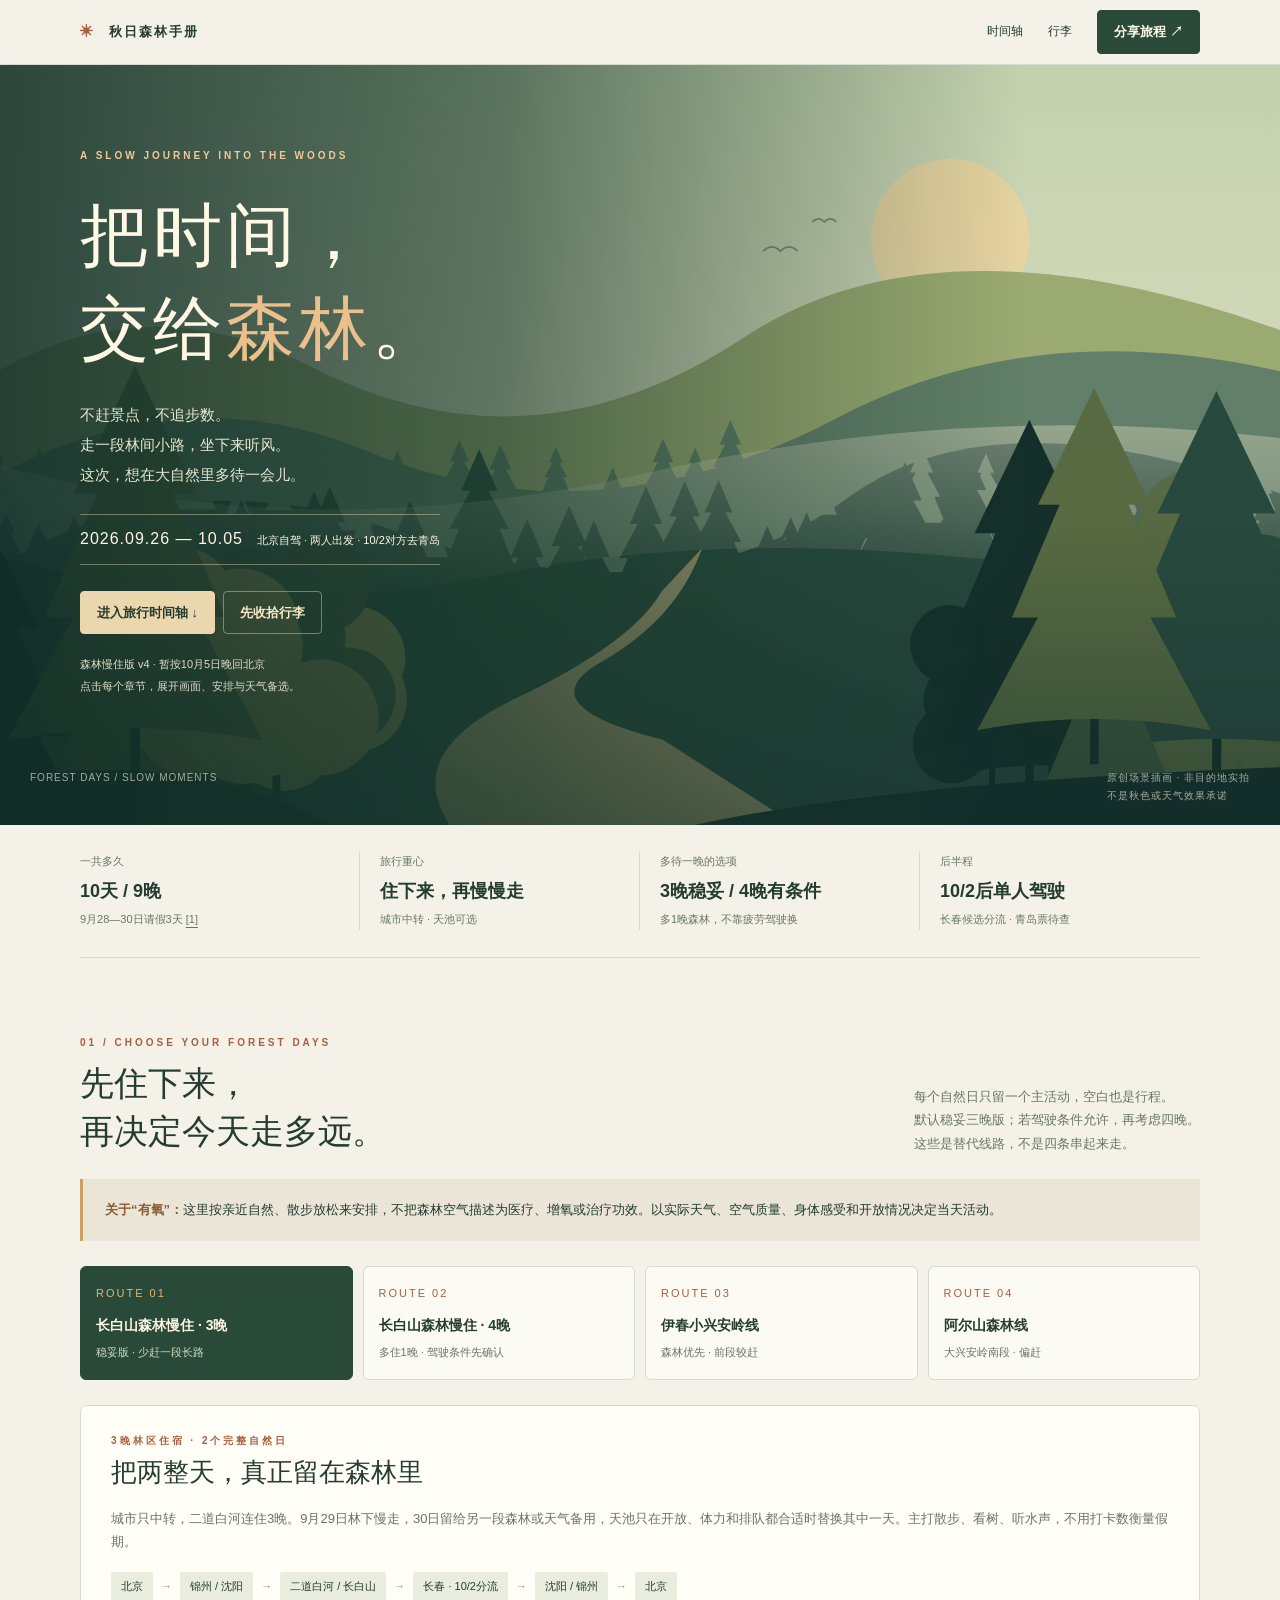
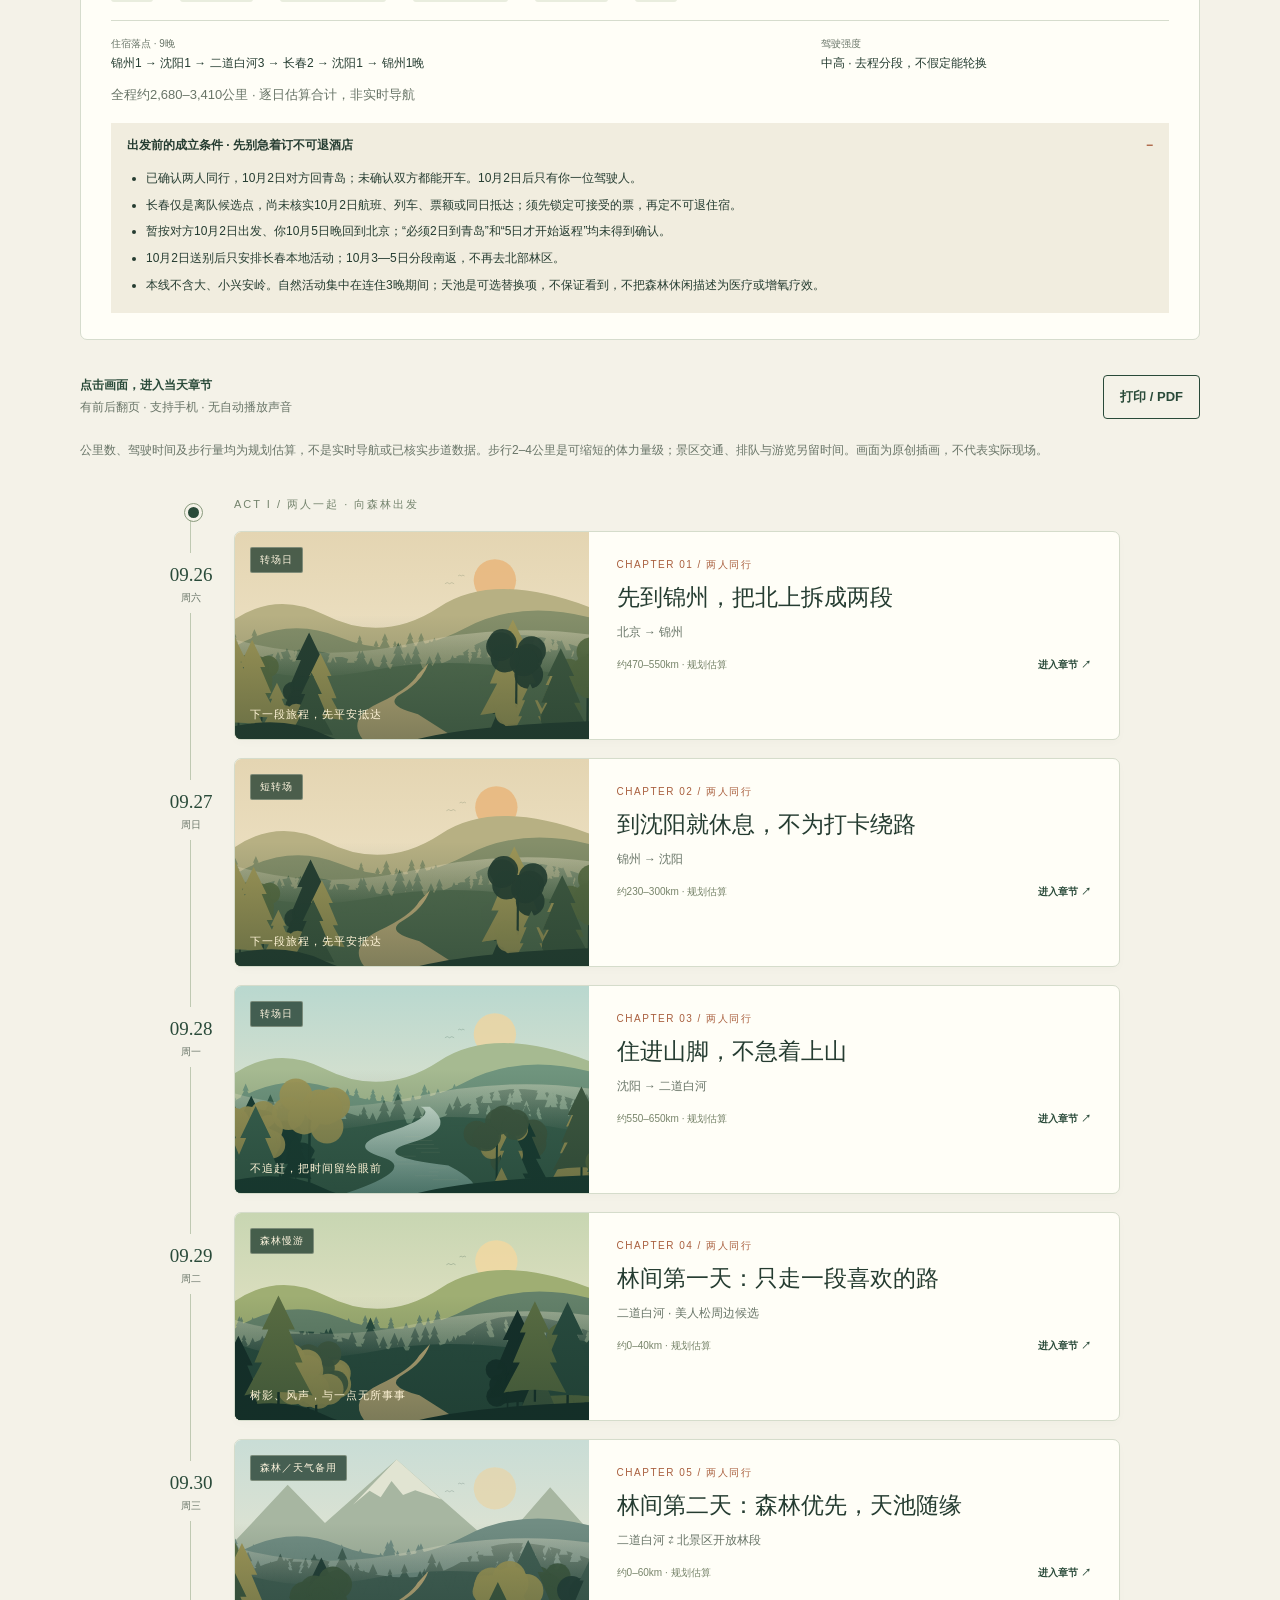
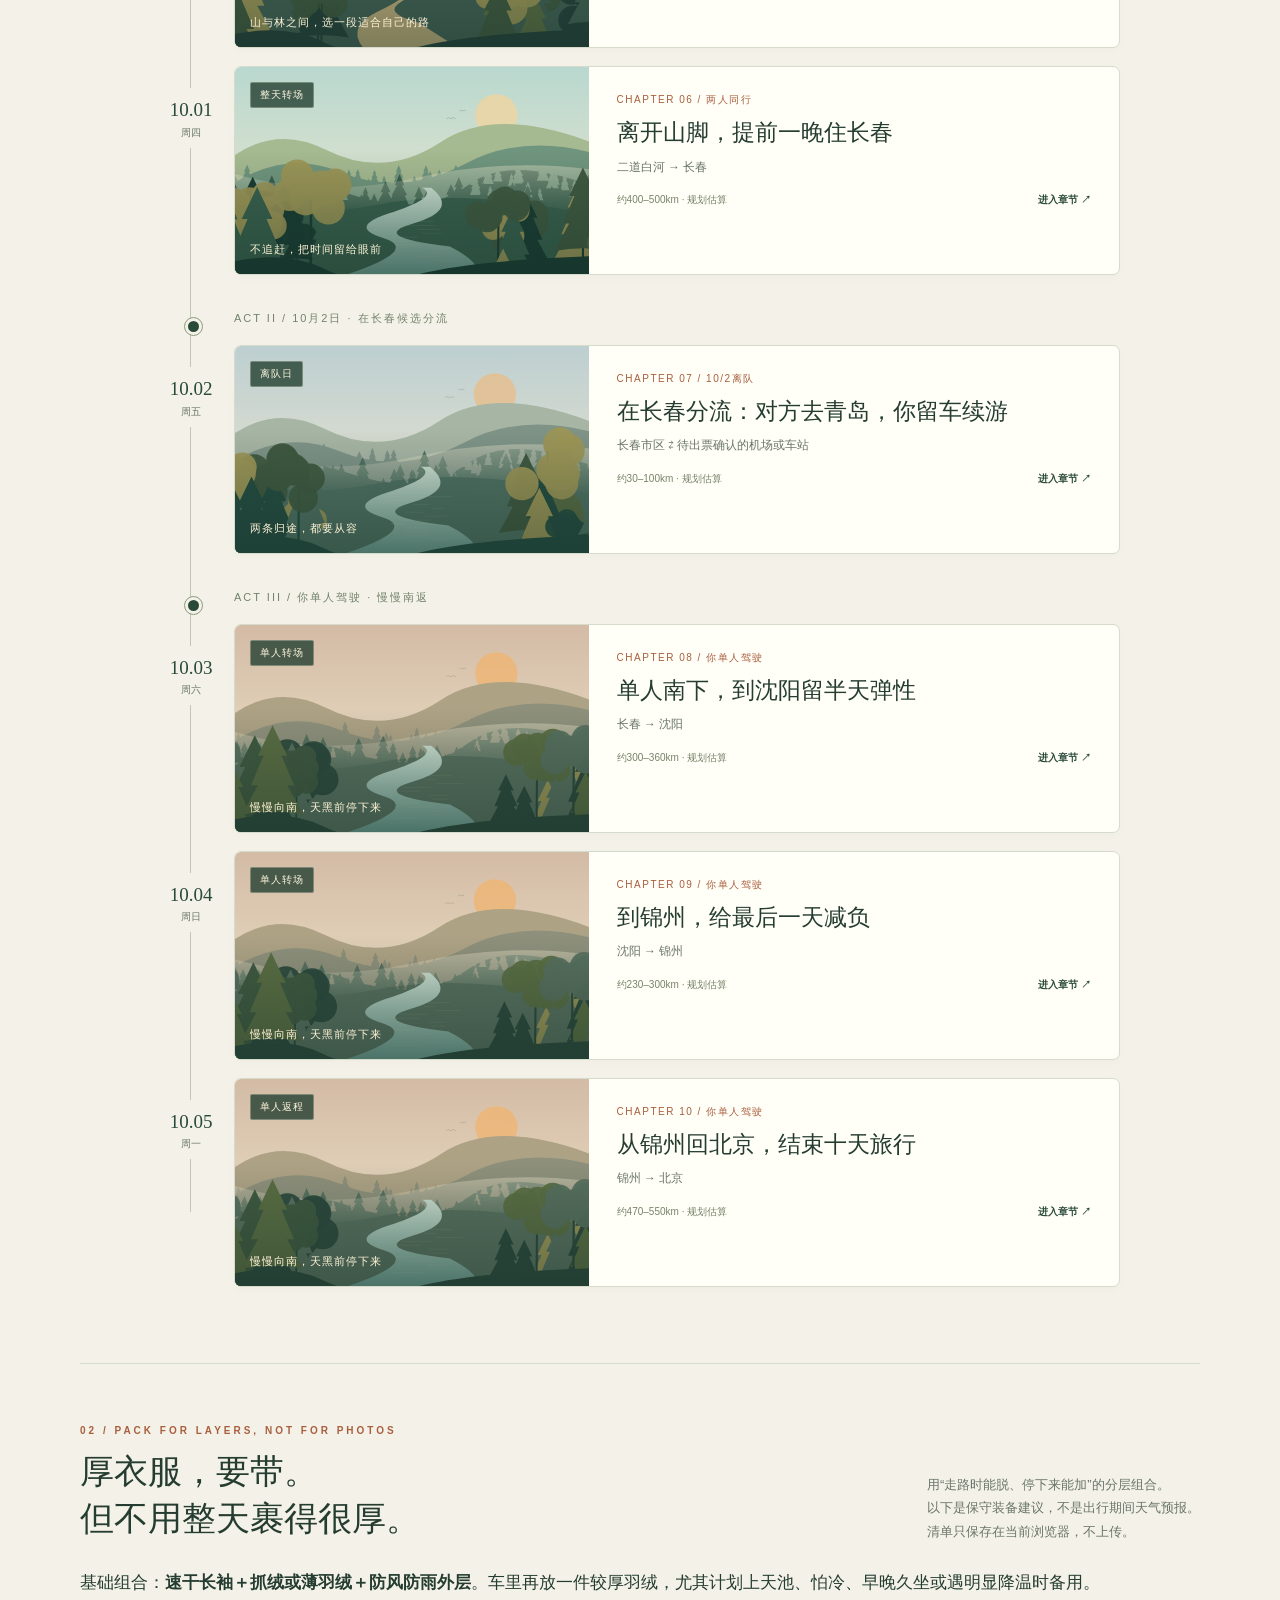
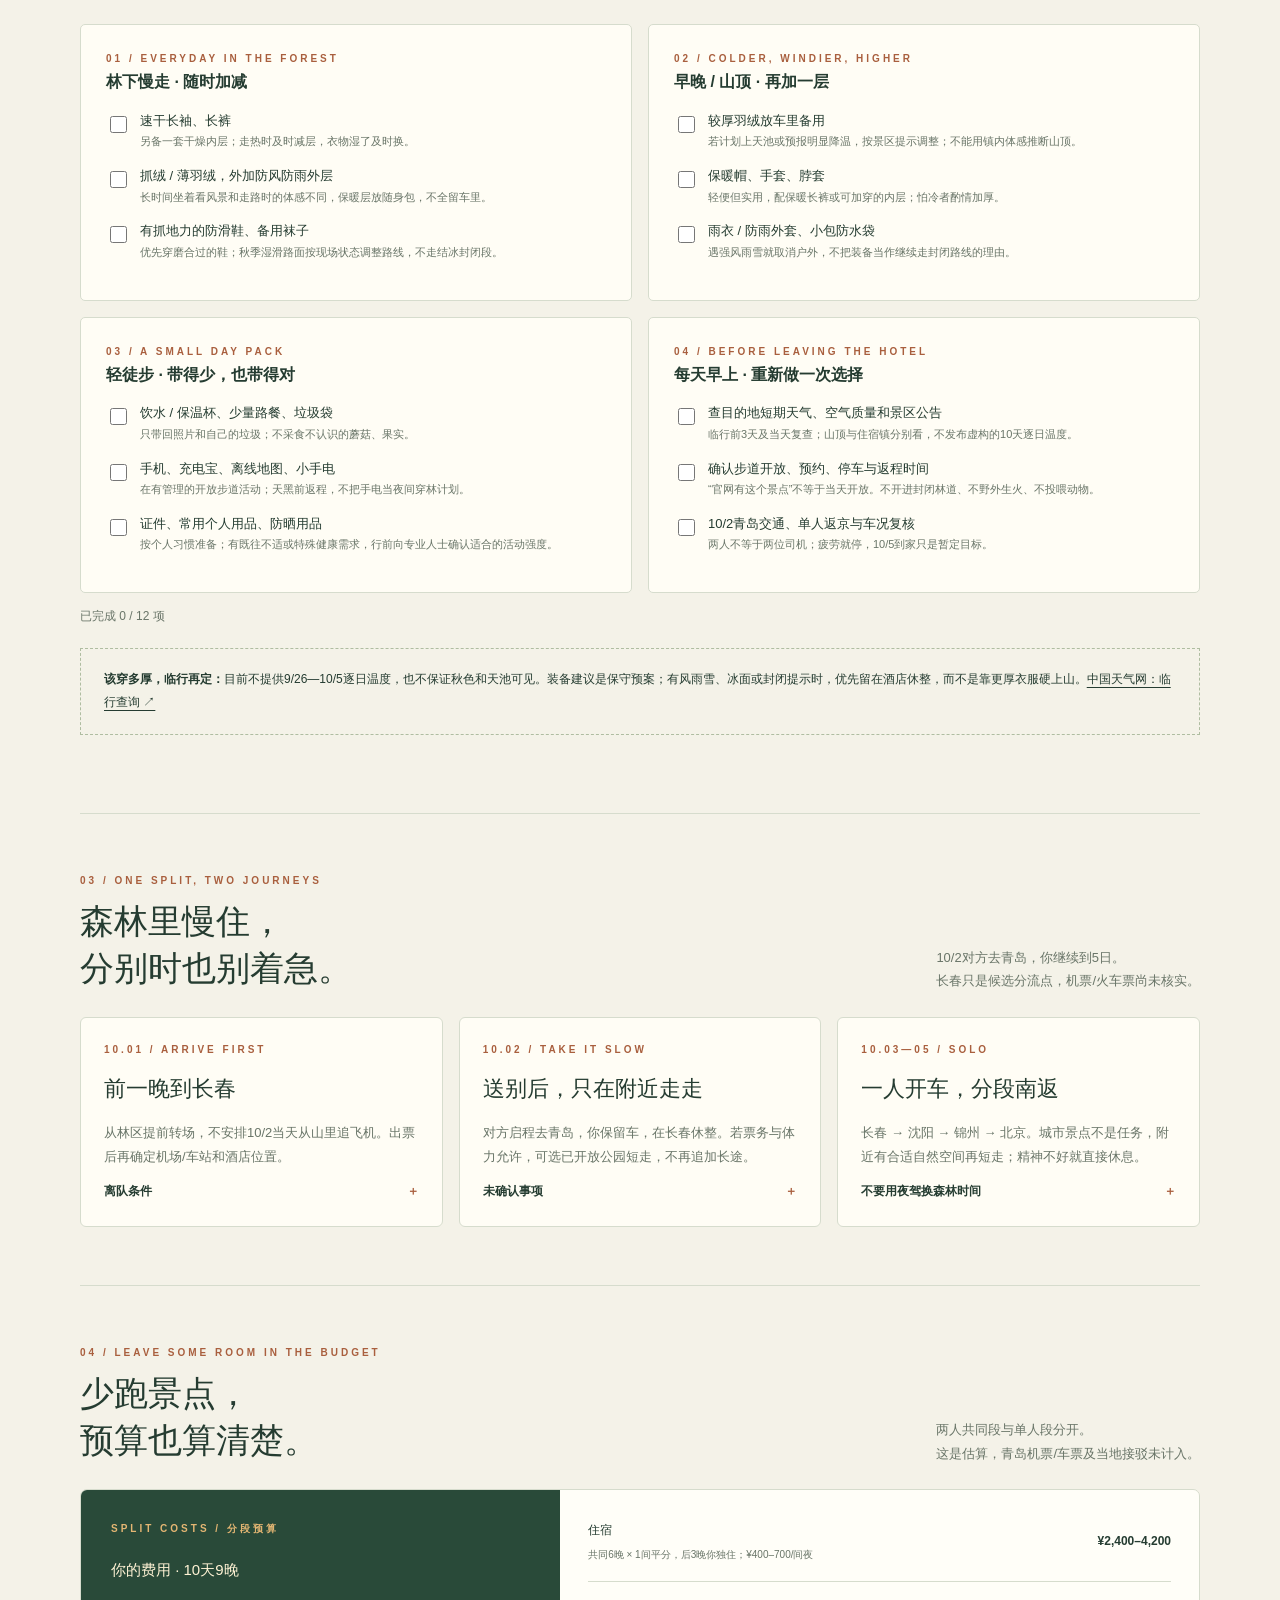
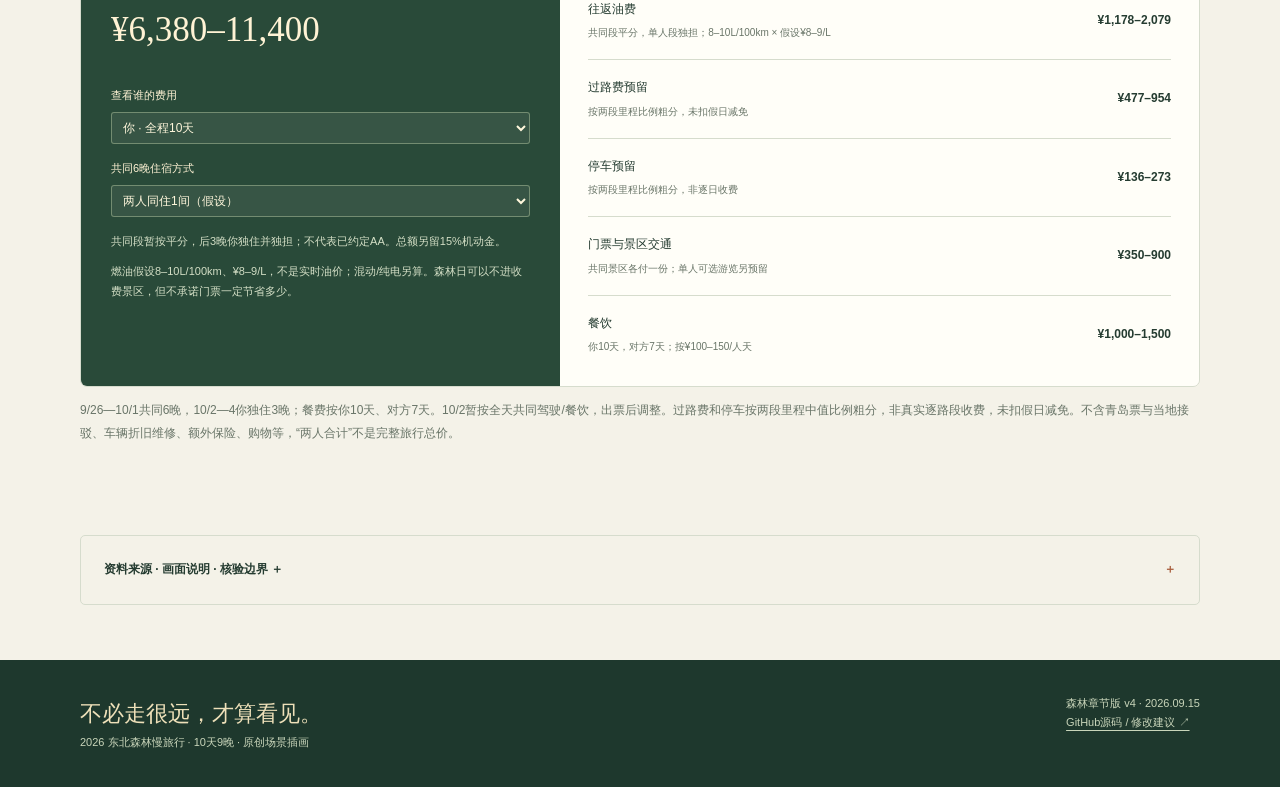
==== commit 3867eeb6: "feat(travel): add cinematic forest chapter experience" ====
--- a/index.html
+++ b/index.html
@@ -1,72 +1,49 @@
 <!doctype html>
-<html lang="zh-CN">
-<head>
-<meta charset="utf-8"><meta name="viewport" content="width=device-width, initial-scale=1">
-<meta name="theme-color" content="#243e33"><meta name="description" content="北京自驾往返，2026年9月26日—10月5日10天9晚：长白山、阿尔山、伊春三条独立路线，含逐日公里估算、驾驶强度、预算与备选。">
-<title>向北，去秋天里 · 北京自驾东北十日旅行手册</title>
-<style>
-:root{--paper:#f6f4eb;--ink:#23372f;--muted:#6b746a;--line:#dce0d3;--orange:#b95732;--gold:#daa34f;--green:#314f40;--light:#e8eddf;--white:#fffefa;--serif:"Songti SC","STSong","Noto Serif CJK SC",serif}*{box-sizing:border-box}html{scroll-behavior:smooth;scroll-padding-top:90px}body{margin:0;background:var(--paper);color:var(--ink);font:15px/1.8 -apple-system,BlinkMacSystemFont,"PingFang SC","Microsoft YaHei",sans-serif}a{color:inherit;text-underline-offset:4px}button,input,select{font:inherit}button,a{touch-action:manipulation}button{cursor:pointer}button:focus-visible,a:focus-visible,input:focus-visible,summary:focus-visible{outline:3px solid var(--orange);outline-offset:4px}button:disabled{opacity:.5;cursor:default}.wrap{width:min(1120px,calc(100% - 48px));margin:auto}.skip{position:absolute;top:-100px;background:white;padding:10px;z-index:100}.skip:focus{top:8px}.topbar{position:sticky;top:0;z-index:20;background:#f6f4ebee;backdrop-filter:blur(12px);border-bottom:1px solid var(--line)}.top-inner{height:68px;display:flex;align-items:center;justify-content:space-between;gap:20px}.brand{font-size:14px;font-weight:750;letter-spacing:2px;text-decoration:none}.brand i{color:var(--orange);font-style:normal;margin-right:8px}.nav{display:flex;gap:26px;align-items:center;font-size:13px}.nav a{text-decoration:none}.nav a:hover{color:var(--orange)}.nav .share{background:var(--ink);color:white;border:0;padding:7px 15px;border-radius:5px}.eyebrow{font-size:11px;letter-spacing:3px;font-weight:650;color:var(--orange);text-transform:uppercase}.hero{display:grid;grid-template-columns:1.05fr 1fr;gap:50px;padding-top:52px;padding-bottom:42px;align-items:center}.hero h1{font-family:var(--serif);font-size:clamp(44px,5.5vw,68px);line-height:1.25;margin:22px 0 20px;letter-spacing:1px;font-weight:600}.hero h1 em{font-style:normal;color:var(--orange)}.intro{font-size:16px;color:var(--muted);max-width:470px;line-height:1.95}.hero-date{display:inline-block;border-top:1px solid var(--ink);border-bottom:1px solid var(--ink);padding:10px 0;margin-top:10px;font-size:17px;font-variant-numeric:tabular-nums;letter-spacing:1px}.hero-date span{font-size:12px;letter-spacing:0;margin-left:14px}.hero-links{display:flex;gap:12px;flex-wrap:wrap;margin-top:26px}.primary,.secondary{display:inline-block;text-decoration:none;padding:10px 20px;border-radius:5px;font-weight:600;border:1px solid var(--ink);font-size:13px}.primary{background:var(--ink);color:white}.secondary{background:transparent;color:var(--ink)}.poster{position:relative;background:#e1e6d9;border-radius:8px;overflow:hidden;min-height:438px;box-shadow:10px 10px 0 #eae8db}.poster svg{display:block;width:100%;height:auto}.poster-caption{position:absolute;left:24px;bottom:20px;color:#fffae9;font-size:11px;letter-spacing:3px}.poster .map-label{font-family:-apple-system,"PingFang SC",sans-serif;font-size:15px;fill:#23372f;font-weight:650}.poster .map-sub{font-size:10px;fill:#5c6d5b;letter-spacing:1px}.legend-note{font-size:11px;color:var(--muted);margin:15px 0 0;text-align:right}.facts{display:grid;grid-template-columns:repeat(4,1fr);border:1px solid var(--line);border-radius:7px;margin:12px 0 24px;background:#ffffff60}.fact{padding:20px 24px;border-right:1px solid var(--line)}.fact:last-child{border:0}.fact small{display:block;color:var(--muted);font-size:11px;letter-spacing:1px}.fact strong{font-size:20px;letter-spacing:.5px}.fact p{font-size:12px;margin:4px 0 0;color:var(--muted)}.notice{padding:17px 22px;border-left:3px solid var(--gold);background:#eee9d9;font-size:13px;line-height:1.9;margin-bottom:32px}.notice a{font-weight:600}.notice b{color:#775425}.section{padding:40px 0}.section-head{display:flex;justify-content:space-between;align-items:flex-end;gap:24px;margin-bottom:25px}.section-head h2{font-family:var(--serif);font-size:32px;font-weight:600;line-height:1.4;margin:8px 0 0}.section-head p{font-size:13px;color:var(--muted);max-width:360px;margin:0}.tabs{display:grid;grid-template-columns:repeat(3,minmax(0,1fr));gap:12px;margin:20px 0}.tab{display:flex;text-align:left;gap:14px;align-items:center;border:1px solid #ccd3c4;background:var(--white);border-radius:6px;padding:18px 22px;color:var(--ink)}.tab .letter{font-family:var(--serif);font-size:30px;line-height:1}.tab b{display:block;font-size:15px}.tab small{color:var(--muted);font-size:12px}.tab[aria-pressed=true]{background:var(--ink);color:var(--white);border-color:var(--ink)}.tab[aria-pressed=true] small{color:#d1dbc9}.route-overview{border-radius:8px;background:var(--white);border:1px solid var(--line);padding:28px}.route-overview h3{font-family:var(--serif);font-size:25px;margin:0 0 10px;font-weight:600}.route-overview p{margin:0;color:var(--muted);font-size:14px}.route-path{display:flex;flex-wrap:wrap;gap:9px;align-items:center;margin:23px 0}.route-path span{background:var(--light);padding:6px 11px;border-radius:3px;font-size:12px;font-weight:550}.route-path i{font-style:normal;color:#91a088}.route-stats{display:grid;grid-template-columns:2fr 1fr 1fr;gap:22px;border-top:1px solid var(--line);padding-top:18px;font-size:13px}.route-stats small{display:block;color:var(--muted);margin-bottom:4px}.gates{margin-top:20px;background:#f5eee1;border-radius:4px;padding:14px 18px;font-size:13px}.gates summary{cursor:pointer;font-weight:650;color:#815a33}.gates ul{padding-left:21px;margin-bottom:5px}.gates li{margin:8px 0}.plan-layout{display:grid;grid-template-columns:180px 1fr;gap:26px;margin-top:30px}.day-nav{position:sticky;top:92px;align-self:start}.day-nav .micro{font-size:11px;letter-spacing:2px;color:var(--muted);margin:0 0 12px}.day-nav a{display:flex;justify-content:space-between;text-decoration:none;font-size:12px;padding:9px 10px;border-bottom:1px solid var(--line)}.day-nav a:hover{background:var(--light)}.day-nav a span{color:var(--muted)}.day-nav .print{margin-top:18px;width:100%;font-size:12px;border:1px solid #b8c3b3;background:transparent;border-radius:4px;padding:8px;color:var(--ink)}.day-nav .small{margin-top:12px}.day-cards{display:grid;gap:16px}.day-card{background:var(--white);border:1px solid var(--line);border-radius:7px;padding:25px 28px;scroll-margin-top:88px}.day-card.transfer{border-left:3px solid #c68c4d}.day-top{display:flex;gap:15px;align-items:center}.day-no{font-family:var(--serif);font-size:34px;line-height:1;color:#a8b79d}.day-date{font-size:14px;font-weight:600}.day-date span{color:var(--muted);font-size:11px;margin-left:8px;font-weight:400}.tag{margin-left:auto;background:#edf0e7;color:#54704d;font-size:10px;letter-spacing:1px;padding:3px 9px;border-radius:3px;white-space:nowrap}.transfer .tag{background:#f2e9d7;color:#99652b}.day-card h3{font-family:var(--serif);font-weight:600;font-size:22px;margin:18px 0 6px;line-height:1.5}.place{color:var(--orange);font-size:12px;margin:0 0 12px}.highlights{display:flex;gap:8px;flex-wrap:wrap;font-size:11px;color:var(--muted);margin-bottom:16px}.highlights span+span:before{content:'·';margin-right:8px;color:#a0ad99}.logistics{display:grid;grid-template-columns:1.2fr 1fr;gap:22px;padding-top:13px;border-top:1px dashed var(--line)}.logistics p{margin:0;font-size:12px;color:var(--muted)}.logistics b{display:block;color:var(--ink);font-size:11px;margin-bottom:4px}.day-card details{border-top:1px solid var(--line);margin-top:18px;padding-top:12px;font-size:13px}.day-card summary{display:flex;justify-content:space-between;cursor:pointer;list-style:none;font-size:12px;font-weight:600}.day-card summary::-webkit-details-marker{display:none}.day-card details[open] summary span{transform:rotate(45deg)}.day-card ol{padding-left:21px}.day-card li{margin:10px 0}.backup{background:#f3f2e8;padding:12px 15px;border-radius:3px;color:#606650;font-size:12px}.text-link{font-size:12px;color:var(--orange)}.small{font-size:12px;color:var(--muted);line-height:1.8}.divide{border-top:1px solid var(--line)}.alternatives{display:grid;grid-template-columns:repeat(3,1fr);gap:16px}.option{border:1px solid var(--line);border-radius:6px;background:var(--white);padding:23px}.option .index{font-family:var(--serif);font-size:32px;color:var(--gold)}.option h3{font-family:var(--serif);font-size:22px;font-weight:600;margin:6px 0 10px}.option p{font-size:13px;color:var(--muted)}.option .fit{color:var(--orange);font-size:11px}.option details{border-top:1px solid var(--line);padding-top:12px;font-size:12px}.option summary{cursor:pointer;font-weight:600}.option ul{padding-left:18px}.extras{display:grid;grid-template-columns:1fr 1fr;gap:15px;margin-top:18px}.extra{border:1px solid var(--line);padding:16px 20px;border-radius:6px;font-size:13px;background:#eeeee3}.extra b{display:block;margin-bottom:5px}.extra span{color:var(--muted);font-size:12px}.budget-shell{display:grid;grid-template-columns:.85fr 1.15fr;border:1px solid var(--line);border-radius:8px;overflow:hidden}.budget-total{background:var(--ink);color:var(--paper);padding:32px}.budget-total .eyebrow{color:#dcb770}.budget-total h3{font-size:15px;font-weight:400}.budget-number{font-family:var(--serif);font-size:34px;white-space:nowrap;letter-spacing:-.5px}.budget-total label{font-size:12px;display:flex;align-items:center;gap:15px;margin:20px 0}.budget-total select{background:#385044;color:white;border:1px solid #73846b;border-radius:4px;padding:6px 10px}.budget-total p{color:#c9d1c3;font-size:12px}.budget-table{background:var(--white);padding:25px 30px}.budget-row{display:flex;justify-content:space-between;gap:20px;padding:12px 0;border-bottom:1px solid var(--line);font-size:13px}.budget-row:last-of-type{border:0}.budget-row small{display:block;color:var(--muted);font-size:11px}.budget-row strong{font-weight:550;white-space:nowrap}.prep-grid{display:grid;grid-template-columns:1fr 1fr;gap:25px}.prep{background:var(--white);border:1px solid var(--line);border-radius:7px;padding:25px}.prep h3{font-family:var(--serif);font-size:23px;font-weight:600;margin:0 0 15px}.checklist label{display:flex;gap:10px;align-items:flex-start;font-size:13px;padding:10px 0;border-bottom:1px solid var(--line);cursor:pointer}.checklist input{accent-color:var(--green);margin-top:6px;width:16px;height:16px;flex-shrink:0}.checklist input:checked+span{text-decoration:line-through;color:var(--muted)}.prep ul{padding-left:18px;font-size:13px;color:var(--muted)}.prep li{margin:13px 0}.sources{background:#eeeee3;border-radius:6px;padding:24px;font-size:12px}.sources summary{font-size:14px;font-weight:650;cursor:pointer}.sources li{margin:10px 0}.sources a{overflow-wrap:anywhere}.sources ol{padding-left:22px}.source-scope{color:var(--muted)}footer{border-top:1px solid var(--line);padding:27px 0;margin-top:26px}.foot-inner{display:flex;justify-content:space-between;gap:24px;font-size:11px;color:var(--muted)}.foot-inner strong{font-family:var(--serif);font-size:18px;color:var(--ink)}#toast{position:fixed;bottom:25px;left:50%;transform:translateX(-50%);background:#243e33;color:white;padding:11px 20px;border-radius:6px;z-index:60;max-width:90vw;font-size:13px;text-align:center;box-shadow:0 6px 20px #0002}#toast:empty{display:none}.share-fallback{margin:16px 0;padding:15px;background:var(--light);border-radius:6px}.share-fallback input{width:100%;padding:9px;border:1px solid var(--line);font-size:12px}.noscript{padding:15px;border:1px solid var(--gold)}.section-head .pill{font-size:11px;padding:4px 10px;border:1px solid #ccd3c4;border-radius:30px;white-space:nowrap}sup a{color:var(--orange);font-size:10px}.mobile-short{display:none}
-@media(max-width:800px){.wrap{width:calc(100% - 36px)}.hero{gap:28px;padding-top:30px}.hero h1{font-size:45px}.poster{min-height:0}.hero-date{font-size:14px}.hero-date span{display:block;margin:5px 0 0;font-size:11px}.nav{gap:15px}.nav .hide-mobile{display:none}.facts .fact{padding:16px}.fact strong{font-size:17px}.plan-layout{grid-template-columns:140px 1fr;gap:17px}.day-card{padding:22px}.alternatives{gap:10px}.option{padding:18px}.budget-number{font-size:28px}.route-stats{grid-template-columns:1.5fr 1fr 1fr}}
-@media(max-width:600px){html{scroll-padding-top:75px}.wrap{width:calc(100% - 32px)}.top-inner{height:59px}.brand{font-size:12px;letter-spacing:1px}.nav{gap:12px;font-size:11px}.nav .share{padding:6px 11px}.hero{grid-template-columns:1fr;padding-top:30px;gap:27px;padding-bottom:20px}.hero h1{font-size:49px;margin-top:17px}.intro{font-size:14px;max-width:95%}.hero-date{font-size:17px}.hero-date span{display:inline;margin-left:8px}.hero-links{margin-top:20px}.poster{max-width:440px;width:100%;margin:auto;box-shadow:6px 6px 0 #eae8db}.poster svg{max-height:370px}.legend-note{text-align:left;font-size:10px}.facts{grid-template-columns:1fr 1fr;margin-top:8px}.fact:nth-child(2){border-right:0}.fact:nth-child(-n+2){border-bottom:1px solid var(--line)}.fact{padding:16px 18px}.notice{padding:15px 17px;font-size:12px;margin-bottom:16px}.section{padding:28px 0}.section-head{display:block;margin-bottom:18px}.section-head h2{font-size:28px}.section-head p{margin-top:10px;max-width:none;font-size:12px}.section-head .pill{display:inline-block;margin-top:10px}.tabs{gap:8px}.tab{padding:14px 11px;gap:9px}.tab .letter{font-size:25px}.tab b{font-size:13px}.tab small{font-size:10px;line-height:1.5;display:block;margin-top:3px}.route-overview{padding:21px 18px}.route-overview h3{font-size:23px}.route-overview p{font-size:13px}.route-path{gap:6px}.route-path span{font-size:10px;padding:5px 7px}.route-stats{grid-template-columns:1fr 1fr;font-size:12px;gap:13px}.route-stats>div:first-child{grid-column:1/-1}.gates{padding:12px 13px;font-size:12px}.plan-layout{display:block;margin-top:19px}.day-nav{position:static;display:flex;gap:6px;overflow-x:auto;align-items:center;margin-bottom:15px;padding-bottom:6px}.day-nav a{display:block;padding:7px 11px;border:1px solid var(--line);border-radius:4px;white-space:nowrap;font-size:11px}.day-nav a span{display:none}.day-nav .micro,.day-nav .small{display:none}.day-nav .print{margin:0;min-width:84px;width:auto;white-space:nowrap}.day-card{padding:21px 18px}.day-no{font-size:29px}.day-date{font-size:13px}.day-date span{display:block;margin:2px 0 0;font-size:10px}.tag{font-size:9px;padding:2px 6px;letter-spacing:0}.day-card h3{font-size:21px}.logistics{grid-template-columns:1fr;gap:11px}.logistics b{display:inline-block;margin-right:10px}.alternatives{grid-template-columns:1fr}.option{padding:21px}.option .index{float:right}.extras{grid-template-columns:1fr}.budget-shell{grid-template-columns:1fr}.budget-total{padding:25px}.budget-number{font-size:36px}.budget-table{padding:19px 23px}.prep-grid{grid-template-columns:1fr;gap:15px}.prep{padding:23px 20px}.sources{padding:20px}.foot-inner{display:block}.foot-inner>div+div{margin-top:12px}.mobile-short{display:inline}.sources summary{font-size:13px}}
-@media(prefers-reduced-motion:reduce){html{scroll-behavior:auto}*{transition:none!important}}
-@media print{body{font-size:11px;background:white;color:#222}.wrap{width:100%;max-width:none}.topbar,.hero-links,.tabs,.day-nav,.share-fallback,#toast,.print,.sources summary span{display:none!important}.hero{grid-template-columns:1fr;padding:0}.hero h1{font-size:30px;margin:10px 0}.hero .intro{max-width:none}.hero-art{display:none}.facts{margin:12px 0}.fact{padding:10px}.section{padding:16px 0}.section-head h2{font-size:23px}.route-overview{padding:16px}.plan-layout{display:block}.day-card{break-inside:avoid;padding:15px;margin-bottom:10px}.day-cards{display:block}.day-card h3{font-size:18px}.day-card details{font-size:11px}.day-card li{margin:5px 0}.budget-shell{grid-template-columns:1fr 1fr}.budget-total{background:#f0f0e9!important;color:#222}.budget-total p,.budget-total .eyebrow{color:#444}.budget-number{font-size:25px}.budget-total select{color:#222;background:white}.prep-grid{gap:12px}.option,.prep,.sources{break-inside:avoid}.alternatives{gap:10px}.option{padding:12px}.sources{font-size:10px}.notice{font-size:11px}.foot-inner{font-size:10px}a{text-decoration:none}.backup{font-size:11px}.day-card summary{font-size:11px}.logistics p{font-size:11px}footer{margin-top:12px}}
-@media(max-width:800px){.tabs{grid-template-columns:1fr}.tab{padding:15px 18px}}
-</style>
-</head>
-<body>
-<a class="skip" href="#itinerary">跳到每日行程</a>
-<header class="topbar"><div class="wrap top-inner"><a class="brand" href="#"><i>✳</i>秋日出走手册</a><nav class="nav" aria-label="主导航"><a href="#itinerary">路线</a><a class="hide-mobile" href="#alternatives">备选玩法</a><a href="#budget">预算</a><button type="button" class="share" id="share">分享攻略 ↗</button></nav></div></header>
-<main class="wrap">
-<section class="hero" aria-labelledby="hero-title"><div><div class="eyebrow">NORTHEAST CHINA · AUTUMN 2026</div><h1 id="hero-title">向北，<br>去<em>秋天</em>里。</h1><p class="intro">北京出发，开自己的车去东北。<br>两人出发，10月2日在长春候选分流，<br>对方去青岛，你继续玩到5日。</p><div class="hero-date">09.26 — 10.05 <span>2026 · 中秋第二天出发</span></div><div class="hero-links"><a class="primary" href="#itinerary">查看十天路线 ↓</a><button type="button" class="secondary" id="recommend">查看主推荐：长白山</button></div><p class="small">分流版 v3 · 两人出发 → 10/2对方去青岛 → 你单人续游 · 暂按10/5回京</p></div>
-<div class="hero-art"><div class="poster"><svg viewBox="0 0 480 470" role="img" aria-labelledby="maptitle mapdesc"><title id="maptitle">十天旅行与青岛离队安排</title><desc id="mapdesc">9月26日两人从北京自驾；10月2日在长春候选分流，对方去青岛，票务待确认；你留车经沈阳和锦州于10月5日回北京，回京日期为假设。</desc><rect width="480" height="470" fill="#e2e7d9"/><circle cx="389" cy="77" r="34" fill="#dcb05d" opacity=".7"/><text x="30" y="39" font-size="10" letter-spacing="3" fill="#5c6d5b">TWO TOGETHER · ONE CONTINUES</text><path d="M75 107V215L347 294M75 215V341" fill="none" stroke="#b95732" stroke-width="3" stroke-dasharray="7 5"/><g fill="#fff8e8" stroke="#b95732" stroke-width="2.5"><circle cx="75" cy="107" r="7"/><circle cx="75" cy="215" r="7"/><circle cx="75" cy="341" r="7"/><circle cx="347" cy="294" r="7"/></g><text x="102" y="103" class="map-label">9/26 两人从北京出发</text><text x="102" y="126" class="map-sub">长白山 / 阿尔山 / 伊春 三选一</text><text x="102" y="210" class="map-label">10/2 长春候选分流</text><text x="102" y="233" class="map-sub">10/1先到长春 · 实际票务待确认</text><text x="308" y="320" class="map-label">对方 → 青岛</text><text x="306" y="339" class="map-sub">不保证直达或当天到达</text><text x="102" y="352" class="map-label">你独自继续，10/5回京</text><text x="102" y="374" class="map-sub">沈阳 → 锦州 → 北京 · 回京日期暂定</text><path d="M0 420L70 390L139 423L222 393L298 430L383 397L480 424V470H0Z" fill="#607957"/><path d="M0 450Q110 414 230 448T480 436V470H0Z" fill="#263f33"/></svg><div class="poster-caption">FOREST DAYS, SLOW MOMENTS.</div></div><p class="legend-note">分段行程示意 · 长春为候选离队点，待票务确认</p></div></section>
-<div class="facts"><div class="fact"><small>总行程</small><strong>10天 / 9晚</strong><p>9/26—10/5 · 暂按5日晚回京</p></div><div class="fact"><small>同行变化</small><strong>2人 → 1人</strong><p>10/2对方去青岛，车留给你</p></div><div class="fact"><small>离队候选点</small><strong>长春</strong><p>10/1到达 · 尚未核实当日票务</p></div><div class="fact"><small>请假安排</small><strong>3个工作日</strong><p>9/28、29、30 <sup><a href="#source-1">[1]</a></sup></p></div></div>
-<div class="notice"><b>这次按十天、两人分流重排：</b>10月2日不是全员返程，而是同行者去青岛；你单人继续到5日。主推荐 <a href="#itinerary" id="notice-easy">长白山线</a>，另保留阿尔山、伊春独立选项。<strong>没有把三地全部串起来</strong>：前段驾驶能力待确认，后段也要保留单人返京时间。</div>
-<noscript><p class="noscript">未启用JavaScript：可读主推荐十天路线、分流说明和你的默认预算。另两条完整路线在trip-data.json中。预算暂按共同阶段同住一间、费用平分，离队后你独担。</p></noscript>
-<div class="share-fallback" id="share-fallback" hidden><label for="share-url">复制下方地址分享当前路线：</label><input id="share-url" readonly aria-label="当前路线分享地址"></div>
-<section class="section" id="itinerary" aria-labelledby="itinerary-title"><div class="section-head"><div><div class="eyebrow">01 / CHOOSE YOUR PACE</div><h2 id="itinerary-title">先选路线，再看每天。</h2></div><p>三条独立十天路线，每条都含青岛离队衔接。<br>前段目的地三选一，10/2之后统一分段南返。</p></div>
-<div class="tabs" role="group" aria-label="选择北京自驾路线">
-<button class="tab" type="button" id="tab-changbai" data-route="changbai" aria-pressed="true" aria-controls="route-content"><span class="letter">A</span><span><b>长白山＋城市慢游 · 推荐</b><small>山脚3晚 · 长春分流 · 不含兴安岭</small></span></button>
-<button class="tab" type="button" id="tab-arxan" data-route="arxan" aria-pressed="false" aria-controls="route-content"><span class="letter">B</span><span><b>阿尔山 · 大兴安岭南段</b><small>森林1整天 · 横向转场长春 · 偏赶</small></span></button>
-<button class="tab" type="button" id="tab-yichun" data-route="yichun" aria-pressed="false" aria-controls="route-content"><span class="letter">C</span><span><b>伊春 · 小兴安岭</b><small>森林2整天 · 前段长途多 · 偏赶</small></span></button>
-</div>
-<div id="route-content"><div class="route-overview"><h3 id="route-title">一起看长白山，再从长春分开走</h3><p class="small" id="route-mileage">自家车全程约2,680–3,430公里 · 逐日估算合计，非导航结果</p><p id="route-intro">北京出发先在锦州、沈阳分段北上，二道白河连住3晚；9月29日上山、9月30日天气备用。10月1日到长春，2日对方启程去青岛，你独自继续沈阳—锦州—北京。这条不含大、小兴安岭，优先减少赶路。</p><div class="route-path" id="route-path"><span>北京</span><i aria-hidden="true">→</i><span>锦州 / 沈阳</span><i aria-hidden="true">→</i><span>二道白河 / 长白山</span><i aria-hidden="true">→</i><span>长春 · 10/2分流</span><i aria-hidden="true">→</i><span>沈阳 / 锦州</span><i aria-hidden="true">→</i><span>北京</span></div><div class="route-stats"><div><small>住宿落点 · 9晚</small><span id="route-nights">锦州1 → 沈阳1 → 二道白河3 → 长春2 → 沈阳1 → 锦州1晚</span></div><div><small>旅行强度</small><span id="route-effort">中高 · 不把两人当两位司机</span></div><div><small>景区天气余量</small><span id="route-buffer">9月30日可调配</span></div></div><details class="gates" open><summary>订票前，先检查这几个成立条件</summary><ul id="route-warnings"><li>已确认两人同行，10月2日对方回青岛；未确认双方都能开车。10月2日后只有你一位驾驶人。</li><li>长春仅是离队候选点，尚未核实10月2日航班、列车、票额或同日抵达；须先锁定可接受的票，再定不可退住宿。</li><li>暂按对方10月2日出发、你10月5日晚回到北京；“必须2日到青岛”和“5日才开始返程”均未得到确认。</li><li>10月2日送别后只安排长春本地活动；10月3—5日分段南返，不再去北部林区。</li><li>本线不含兴安岭；北景区天气备用是9月30日，仍取决于开放和再次预约。</li></ul></details></div>
-<p class="small">时间口径：公里数为<strong>城市/景区间规划估算，未取得实时导航结果</strong>；车程按门到门预留并含部分休息，不包含严重堵车，也不等于可连续驾驶时长。景区日的自驾小时不含游览、景区巴士与排队。出发前按具体酒店和停车场重算。</p>
-<div class="plan-layout"><aside class="day-nav" aria-label="按日期跳转"><p class="micro">YOUR TEN DAYS</p><a href="#day-1">09.26 <span>DAY 01</span></a><a href="#day-2">09.27 <span>DAY 02</span></a><a href="#day-3">09.28 <span>DAY 03</span></a><a href="#day-4">09.29 <span>DAY 04</span></a><a href="#day-5">09.30 <span>DAY 05</span></a><a href="#day-6">10.01 <span>DAY 06</span></a><a href="#day-7">10.02 <span>离队</span></a><a href="#day-8">10.03 <span>单人</span></a><a href="#day-9">10.04 <span>单人</span></a><a href="#day-10">10.05 <span>单人</span></a><button type="button" class="print" id="print">打印 / 存为PDF</button><p class="small">10/2离队，之后单人驾驶。<br>展开每天可看安排与备选。</p></aside><div class="day-cards" id="day-cards"><!-- DAYS_START --><article class="day-card " id="day-1"><div class="day-top"><div class="day-no">01</div><div class="day-date">09.26 <span>周六 · 中秋假期 · 两人同行</span></div><span class="tag">转场日</span></div><h3>先到锦州，把北上拆成两段</h3><p class="place">北京 → 锦州</p><div class="highlights"><span>不直冲长白山</span><span>先确认驾驶人</span><span>只留抵达任务</span></div><div class="logistics"><p><b>怎么走</b>约470–550公里；门到门预留6–8小时，含部分休息、不含严重拥堵。非实时导航。</p><p><b>住哪里</b>锦州1晚，两人住宿。</p></div><details><summary>展开当天安排与备选 <span aria-hidden="true">＋</span></summary><ol><li>白天：北京出发前往锦州，按体力分段休息，不因两人同行就假设能轮换。</li><li>到达后吃饭休息，不额外塞山海关、海边等正式景区；市区短走看时间。</li></ol><p class="backup"><b>如果计划有变</b><br>若仅你能开或出京延误，途中休息，减少第二天短游，不用夜驾补进度。</p><a class="text-link" href="https://map.baidu.com/search/%E9%94%A6%E5%B7%9E" target="_blank" rel="noopener noreferrer">在百度地图查位置 ↗</a></details></article><article class="day-card " id="day-2"><div class="day-top"><div class="day-no">02</div><div class="day-date">09.27 <span>周日 · 中秋假期 · 两人同行</span></div><span class="tag">短转场</span></div><h3>到沈阳，可以有一点城市时间</h3><p class="place">锦州 → 沈阳</p><div class="highlights"><span>轻转场</span><span>城市短游候选</span><span>为明天休息</span></div><div class="logistics"><p><b>怎么走</b>约230–300公里；门到门预留3.5–5小时，含部分休息、不含严重拥堵。非实时导航。</p><p><b>住哪里</b>沈阳1晚，两人住宿。</p></div><details><summary>展开当天安排与备选 <span aria-hidden="true">＋</span></summary><ol><li>上午：按实际导航驶向沈阳，优先选择停车方便的酒店。</li><li>若到达早且精力足，可选一处城区游览；故宫等须核对预约、开放与最晚入园，不承诺一定能赶上。</li></ol><p class="backup"><b>如果计划有变</b><br>堵车或疲劳就入住休息，不补打卡。</p><a class="text-link" href="https://map.baidu.com/search/%E6%B2%88%E9%98%B3" target="_blank" rel="noopener noreferrer">在百度地图查位置 ↗</a></details></article><article class="day-card " id="day-3"><div class="day-top"><div class="day-no">03</div><div class="day-date">09.28 <span>周一 · 需请假 · 两人同行</span></div><span class="tag">转场日</span></div><h3>向山脚走，连住三晚</h3><p class="place">沈阳 → 二道白河</p><div class="highlights"><span>北景区落脚</span><span>不订错西坡</span><span>连住3晚</span></div><div class="logistics"><p><b>怎么走</b>约550–650公里；门到门预留7–9小时（含部分休息，不含严重拥堵；非实时导航）。</p><p><b>住哪里</b>二道白河 / 池北区，同一家酒店第1晚。</p></div><details><summary>展开当天安排与备选 <span aria-hidden="true">＋</span></summary><ol><li>白天：沿导航选择高速与常规道路前往二道白河，中途只安排补给休息。</li><li>傍晚：有余力在镇内散步；确认北景区官方预约、接驳地点和天气，私家车停放规则以官方为准。</li></ol><p class="backup"><b>如果计划有变</b><br>途中天气差或晚到，直接入住；不再临时加延吉。</p><a class="text-link" href="https://map.baidu.com/search/%E4%BA%8C%E9%81%93%E7%99%BD%E6%B2%B3" target="_blank" rel="noopener noreferrer">在百度地图查位置 ↗</a></details></article><article class="day-card " id="day-4"><div class="day-top"><div class="day-no">04</div><div class="day-date">09.29 <span>周二 · 需请假 · 两人同行</span></div><span class="tag">主景区</span></div><h3>长白山主景区日</h3><p class="place">二道白河 ⇄ 长白山北景区</p><div class="highlights"><span>天池看天气</span><span>景区交通另计</span><span>全天留给山上</span></div><div class="logistics"><p><b>怎么走</b>约0–60公里；门到门预留0–2小时（含部分休息，不含严重拥堵；非实时导航）。</p><p><b>住哪里</b>二道白河第2晚。</p></div><details><summary>展开当天安排与备选 <span aria-hidden="true">＋</span></summary><ol><li>预留完整白天，按预约从指定集散点入园，天池是否开放看当日公告。</li><li>瀑布、绿渊潭等根据开放与体力取舍；本栏只计私家车接驳，景区车程、排队与游览另占全天。</li></ol><p class="backup"><b>如果计划有变</b><br>天池不开放：9月30日作为备用，需重新确认票额和退改，不是保证免费补游。</p><a class="text-link" href="https://map.baidu.com/search/%E9%95%BF%E7%99%BD%E5%B1%B1%E5%8C%97%E6%99%AF%E5%8C%BA" target="_blank" rel="noopener noreferrer">在百度地图查位置 ↗</a></details></article><article class="day-card " id="day-5"><div class="day-top"><div class="day-no">05</div><div class="day-date">09.30 <span>周三 · 需请假 · 两人同行</span></div><span class="tag">天气备用</span></div><h3>把晴天机会留出来</h3><p class="place">二道白河周边</p><div class="highlights"><span>美人松候选</span><span>轻松散步</span><span>不跨去西坡</span></div><div class="logistics"><p><b>怎么走</b>约0–60公里；门到门预留0–2小时（含部分休息，不含严重拥堵；非实时导航）。</p><p><b>住哪里</b>二道白河第3晚。</p></div><details><summary>展开当天安排与备选 <span aria-hidden="true">＋</span></summary><ol><li>若昨天已顺利上山：镇内散步、休息，选一家合规温泉作为自费可选，不追加远程景点。</li><li>若9月29日未上山：只在开放且重新预约成功时改作北景区日，替换镇内活动。</li></ol><p class="backup"><b>如果计划有变</b><br>连续天气不佳就接受没见到天池，不动用最后两天返程来补游。</p><a class="text-link" href="https://map.baidu.com/search/%E4%BA%8C%E9%81%93%E7%99%BD%E6%B2%B3%E5%91%A8%E8%BE%B9" target="_blank" rel="noopener noreferrer">在百度地图查位置 ↗</a></details></article><article class="day-card transfer" id="day-6"><div class="day-top"><div class="day-no">06</div><div class="day-date">10.01 <span>周四 · 国庆假期 · 两人同行</span></div><span class="tag">整天转场</span></div><h3>离开山脚，提前一晚住长春</h3><p class="place">二道白河 → 长春</p><div class="highlights"><span>10/1国庆</span><span>离队前夜到位</span><span>不叠加延吉</span></div><div class="logistics"><p><b>怎么走</b>约400–500公里；门到门预留6–8小时，含部分休息、不含严重拥堵。非实时导航。</p><p><b>住哪里</b>长春第1晚，两人住宿；按实际票务选送站位置。</p></div><details><summary>展开当天安排与备选 <span aria-hidden="true">＋</span></summary><ol><li>白天：按常规开放道路去长春，国庆车流可能增加耗时，预留休息与补给。</li><li>傍晚：确认明日票务、出发地点和接驳，不把长春市区当成机场现场。</li></ol><p class="backup"><b>如果计划有变</b><br>路线延误需及时调整送站方案；票未落实不预订不可退交通接驳。</p><a class="text-link" href="https://map.baidu.com/search/%E9%95%BF%E6%98%A5" target="_blank" rel="noopener noreferrer">在百度地图查位置 ↗</a></details></article><article class="day-card " id="day-7"><div class="day-top"><div class="day-no">07</div><div class="day-date">10.02 <span>周五 · 国庆假期 · 10/2离队</span></div><span class="tag">离队日</span></div><h3>在长春分流：对方去青岛，你留车续游</h3><p class="place">长春市区 ⇄ 待出票确认的机场或车站</p><div class="highlights"><span>先有票再定送站</span><span>不保证直达</span><span>当天不赶长途</span></div><div class="logistics"><p><b>怎么走</b>约30–100公里；门到门预留1–3小时，含部分休息、不含严重拥堵。非实时导航。</p><p><b>住哪里</b>你独住长春1晚；对方不再计东北住宿。</p></div><details><summary>展开当天安排与备选 <span aria-hidden="true">＋</span></summary><ol><li>暂定10月1日晚住长春，10月2日按实际票务去青岛。优先查询长春出发的合适航班；铁路或换乘仅在时刻、票额、进出站与到达日期确认后采用。</li><li>以航空公司/铁路实际要求安排到场时间，计入市区接驳与排队；机场、长春站、长春西站不是一个地点，按出票结果确认。</li><li>对方离开后你留在长春休息，短游只看剩余时间；不把送站后继续数百公里作为默认安排。</li></ol><p class="backup"><b>如果计划有变</b><br>长春当日无合适票：先比较沈阳等备选，再修改前两天行程；不让对方独自在林区找交通。若要求10月2日到青岛，必须先锁定当日到达方案。</p><a class="text-link" href="https://map.baidu.com/search/%E9%95%BF%E6%98%A5" target="_blank" rel="noopener noreferrer">在百度地图查位置 ↗</a></details></article><article class="day-card " id="day-8"><div class="day-top"><div class="day-no">08</div><div class="day-date">10.03 <span>周六 · 国庆假期 · 你单人驾驶</span></div><span class="tag">单人转场</span></div><h3>单人南下，到沈阳留半天弹性</h3><p class="place">长春 → 沈阳</p><div class="highlights"><span>你单人驾驶</span><span>单人驾驶</span><span>近处短游候选</span><span>不再北上</span></div><div class="logistics"><p><b>怎么走</b>约300–360公里；门到门预留4–5.5小时，含部分休息、不含严重拥堵。非实时导航。</p><p><b>住哪里</b>沈阳1晚，你独住。</p></div><details><summary>展开当天安排与备选 <span aria-hidden="true">＋</span></summary><ol><li>白天：睡足后出发，途中过服务区休息，按实际导航前往沈阳。</li><li>到达早且不疲劳，可选城区一处短游；沈阳故宫等需查开放与预约，不能默认下午抵达还能入园。</li></ol><p class="backup"><b>如果计划有变</b><br>如果疲劳或拥堵，取消全部游览，只入住休息。</p><a class="text-link" href="https://map.baidu.com/search/%E6%B2%88%E9%98%B3" target="_blank" rel="noopener noreferrer">在百度地图查位置 ↗</a></details></article><article class="day-card " id="day-9"><div class="day-top"><div class="day-no">09</div><div class="day-date">10.04 <span>周日 · 国庆假期 · 你单人驾驶</span></div><span class="tag">单人转场</span></div><h3>到锦州，给最后一天减负</h3><p class="place">沈阳 → 锦州</p><div class="highlights"><span>你单人驾驶</span><span>不绕山路</span><span>就近吃饭散步</span><span>提前接近北京</span></div><div class="logistics"><p><b>怎么走</b>约230–300公里；门到门预留3.5–5小时，含部分休息、不含严重拥堵。非实时导航。</p><p><b>住哪里</b>锦州1晚，你独住。</p></div><details><summary>展开当天安排与备选 <span aria-hidden="true">＋</span></summary><ol><li>白天：驶往锦州，把今天作为轻转场，不绕本溪/丹东增加驾驶距离。</li><li>到达早可市区散步、吃饭，明天仍需驾驶；不叠加必须耗全天的景区。</li></ol><p class="backup"><b>如果计划有变</b><br>遇天气或拥堵，取消短游；不压缩夜间睡眠。</p><a class="text-link" href="https://map.baidu.com/search/%E9%94%A6%E5%B7%9E" target="_blank" rel="noopener noreferrer">在百度地图查位置 ↗</a></details></article><article class="day-card " id="day-10"><div class="day-top"><div class="day-no">10</div><div class="day-date">10.05 <span>周一 · 国庆假期 · 你单人驾驶</span></div><span class="tag">单人返程</span></div><h3>从锦州回北京，结束十天旅行</h3><p class="place">锦州 → 北京</p><div class="highlights"><span>你单人驾驶</span><span>最后一段较长</span><span>每段约2小时休息</span><span>不再加景点</span></div><div class="logistics"><p><b>怎么走</b>约470–550公里；门到门预留6–8小时，含部分休息、不含严重拥堵。非实时导航。</p><p><b>住哪里</b>暂按今天回北京，不新增住宿。</p></div><details><summary>展开当天安排与备选 <span aria-hidden="true">＋</span></summary><ol><li>上午：按实际北京目的地重算导航，分段驾驶，中途充分休息；预留进京道路拥堵时间。</li><li>暂按10月5日晚到北京，但这不是保证到达；如果你是5日玩完才返程，需另加返京天数。</li></ol><p class="backup"><b>如果计划有变</b><br>精神差或拥堵超出承受范围，就近安全停靠休息，必要时加住；不为纸面日期疲劳驾驶。</p><a class="text-link" href="https://map.baidu.com/search/%E5%8C%97%E4%BA%AC" target="_blank" rel="noopener noreferrer">在百度地图查位置 ↗</a></details></article><!-- DAYS_END --></div></div></div></section>
-<section class="section divide" id="alternatives" aria-labelledby="alt-title"><div class="section-head"><div><div class="eyebrow">02 / ONE SPLIT, TWO JOURNEYS</div><h2 id="alt-title">10月2日，分开走也要接得上。</h2></div><p>长春是规划候选，不是已确认的交通方案。<br>先有可接受的票，再锁酒店与送站时间。</p></div><div class="alt-grid">
-<article class="alt-card"><span class="eyebrow">对方去青岛</span><h3>先查10月2日可接受的航班</h3><p>查询长春出发、青岛到达，核对机场、直飞/中转、到达日期、行李及退改。未查询到当日可订结果，不给出虚构班次和票价。</p><details><summary>铁路与替代离队城市</summary><p>铁路仅作为待查备选：在12306核对实际出发站、青岛/青岛北等到达站、是否换乘与跨日，不假设存在方便的直达高铁。若长春没有合适方案，再比较沈阳等候选，并先调整共同段行程。</p></details></article>
-<article class="alt-card"><span class="eyebrow">10/1先到长春</span><h3>别从山里当天追飞机</h3><p>离队前夜住分流城市。出票后才确定机场/车站接驳，预留道路、停车、安检和托运行李时间。</p><details><summary>尚未确认的约束</summary><p>先按10月2日出发处理，不保证当天到青岛。如果必须当日到家，须优先锁定同日抵达方案，必要时更换离队城市，不能只看出发日期。</p></details></article>
-<article class="alt-card"><span class="eyebrow">你的单人续游</span><h3>长春 → 沈阳 → 锦州 → 北京</h3><p>10/2送别后在长春休整；3日沈阳、4日锦州，途中近处短游可选，5日返京。不再向北硬加几百公里。</p><details><summary>两人，不等于两位司机</summary><p>前段仍需确认对方能否驾驶；后段只有你一位司机。导航预估不是连续驾驶时长，疲劳就休息。10/5回到北京是本稿假设，若你想5日玩完再返程，应另留时间。</p></details></article>
-</div><div class="notice"><b>还想三个区域都去？</b>本页把长白山、大兴安岭南段阿尔山、小兴安岭伊春列为替代选项，不冒充全覆盖。若坚持三地齐去，应先重新评估假期、离队交通与驾驶负荷，不把漠河、加格达奇等远程目标追加给单人后半程。</div></section>
-<section class="section divide" id="budget" aria-labelledby="budget-title"><div class="section-head"><div><div class="eyebrow">03 / A REALISTIC BUDGET</div><h2 id="budget-title">先算大概，再去订票。</h2></div><p>两人共同段与单人段分开计算。<br>青岛机票/车票未计入，尚未询价。</p></div><div class="budget-shell"><div class="budget-total"><div class="eyebrow">SPLIT COSTS / 分段预算</div><h3 id="budget-route">你的费用 · 10天9晚</h3><div class="budget-number" id="budget-number">¥6,380–11,410</div>
-<label for="budget-person">查看谁的预算<select id="budget-person"><option value="user">你 · 全程10天</option><option value="companion">同行者 · 到10/2</option><option value="total">两人合计 · 不含青岛票</option></select></label>
-<label for="rooms">共同6晚住宿方式<select id="rooms"><option value="1">两人同住1间（假设）</option><option value="2">两人分住2间</option></select></label>
-<p>共同段暂按平分，后3晚你独住并独担。<br>不是已经约定的AA规则；总额另含15%机动金。</p>
-<p>燃油车假设8–10L/100km、¥8–9/L；不是实时油价。电车/混动需按实际补能价格重算。</p></div>
-<div class="budget-table" id="budget-table"><!-- BUDGET_START --><div class="budget-row"><span>住宿<small>共同6晚 × 1间平分，后3晚你独住；¥400–700/间夜</small></span><strong>¥2,400–4,200</strong></div><div class="budget-row"><span>往返油费<small>共同段平分，单人段独担；8–10L/100km × 假设¥8–9/L</small></span><strong>¥1,178–2,088</strong></div><div class="budget-row"><span>过路费预留<small>按两段里程比例粗分，未扣假日减免</small></span><strong>¥477–953</strong></div><div class="budget-row"><span>停车预留<small>按两段里程比例粗分，非逐日收费</small></span><strong>¥136–272</strong></div><div class="budget-row"><span>门票与景区交通<small>共同景区各付一份；单人可选游览另预留</small></span><strong>¥350–900</strong></div><div class="budget-row"><span>餐饮<small>你10天，对方7天；按¥100–150/人天</small></span><strong>¥1,000–1,500</strong></div><!-- BUDGET_END --></div></div><p class="small">预算口径：9/26—10/1共同6晚，10/2—4你独住3晚；餐费按你10天＋对方7天。10/2驾驶与餐费暂按全天共同段估算，离队时间确定后调整。油费按共同/单人公里分别分摊，过路费和停车按两段里程中值比例粗分，不代表逐路段真实收费。未扣假日减免，不含青岛机票/车票及当地接驳、租车、折旧维修、额外保险、购物；“两人合计”也不是全部旅行总价。</p></section>
-<section class="section divide" id="prepare" aria-labelledby="prepare-title"><div class="section-head"><div><div class="eyebrow">04 / BEFORE YOU GO</div><h2 id="prepare-title">把不确定，留在出发前。</h2></div><p>清单勾选只保存在你的当前浏览器里，<br>不会上传，也不会同步给打开链接的朋友。</p></div><div class="prep-grid"><div class="prep"><h3>自驾前确认六件事</h3><div class="checklist">
-<label><input type="checkbox" data-check="dates"><span>请好9月28—30日三天假；确认对方是否必须10/2到青岛、你是否10/5晚回京，以及对方能否轮换开车。</span></label>
-<label><input type="checkbox" data-check="transport"><span>按每晚酒店重算地图路线；检查轮胎、刹车、雨刷、灯光、备胎/补胎工具，确认救援与保险。</span></label>
-<label><input type="checkbox" data-check="stay"><span>酒店优先可取消、方便停车、明确供暖；长白山北景区以二道白河落脚，勿订错西坡。</span></label>
-<label><input type="checkbox" data-check="tickets"><span>先锁定10/2去青岛的可接受交通，再定离队前夜酒店；同时核对景区开放、门票与私家车停车规则。</span></label>
-<label><input type="checkbox" data-check="weather"><span>临行及每天查天气、道路与景区开放；查油站/充电点，低温与长途留足续航余量。</span></label>
-<label><input type="checkbox" data-check="pack"><span>备防风防雨保暖衣、防滑鞋、证件、充电宝、饮水与路餐；规律休息，不为追进度疲劳夜驾。</span></label>
-</div><p class="small" id="check-progress" aria-live="polite">已完成0 / 6项</p></div><div class="prep"><h3>这几个不确定，不藏起来</h3><ul>
-<li><b>秋色和天池不承诺。</b>长白山9月14日官方报道初秋渐变，不是这十天的天气或秋色预报。<sup><a href="#source-3">[3]</a></sup></li>
-<li><b>时长不等于连续开车时长。</b>按休息、补能、排队重算；两位司机也不能取消休息。</li>
-<li><b>前段驾驶能力待确认。</b>两人同行不代表两人能开；若只有你能开，阿尔山、伊春长段应再缩减。</li>
-<li><b>离队后按单人安排。</b>10/2不追加长途，10/3—5分段南返；疲劳时删游览或加住，不保证按计划时刻到家。</li>
-<li><b>边界说清。</b>主推荐不包含兴安岭；阿尔山、伊春与长白山是三条独立线路，不叠加。</li>
-<li><b>行程是草案。</b>每天公里数、耗时、费用尚无实时地图或报价背书；严重拥堵、雨雪和封路时以现场信息为准。</li>
-</ul></div></div></section>
-<details class="sources" id="sources"><summary>资料来源、核验边界与攻略更新 <span>＋</span></summary><p>资料核验日期：2026年9月15日。北京自驾路线组合、逐段公里、时长与预算均为本稿估算；未取得实时导航结果。以下官方资料只支持列出的事实，不为本稿车程、价格或可订性背书。</p><ol><li id="source-1"><a href="https://www.gov.cn/zhengce/content/202511/content_7047090.htm" target="_blank" rel="noopener noreferrer">中国政府网：2026年部分节假日安排</a><br><span class="source-scope">支持中秋9/25—27、国庆10/1—7；本稿据此计算9/26—10/5共10天、9/28—30需请假。</span></li><li id="source-2"><a href="https://www.changbaishan.gov.cn/zbsly/jqjd/bjq/" target="_blank" rel="noopener noreferrer">长白山管委会：北景区景点目录</a><br><span class="source-scope">支持北坡天池、绿渊潭、美人松等景点归属；目录存在不表示当天全部开放。</span></li><li id="source-3"><a href="https://www.changbaishan.gov.cn/zwgk/zwdt/zbsyw/202609/t20260914_271773.html" target="_blank" rel="noopener noreferrer">长白山管委会：2026年9月14日初秋旅游报道</a><br><span class="source-scope">支持近期进入秋色渐变阶段；不作为国庆天气、客流或房价预测。</span></li><li id="source-4"><a href="http://www.aes.gov.cn/aes/zjaes/index.html" target="_blank" rel="noopener noreferrer">阿尔山市政府：走进阿尔山</a><br><span class="source-scope">支持阿尔山位于大兴安岭西南山麓，作为另一条完整线路的地理依据。</span></li><li><a href="https://www.yc.gov.cn/ycsrmzf/c101986/202609/433692.shtml" target="_blank" rel="noopener noreferrer">伊春市政府：2026年秋季旅游工作信息</a><br><span class="source-scope">支持伊春开展“五花山”赏秋旅游；文中涉及交通发展，不可替代具体日期的时刻表。</span></li><li><a href="https://www.csair.com/cn/" target="_blank" rel="noopener noreferrer">航空公司查询入口示例：南航（不代表已核实有该航线）</a> · <a href="https://www.12306.cn/" target="_blank" rel="noopener noreferrer">中国铁路12306：离队铁路方案待查</a> · <a href="https://www.changbaishan.gov.cn/" target="_blank" rel="noopener noreferrer">长白山官方门户 / 景区购票指引</a> · <a href="https://map.baidu.com/" target="_blank" rel="noopener noreferrer">百度地图：出发前核对实际驾驶路线</a><br><span class="source-scope">未取得实时路况、逐段导航里程或票额；网页内地图按钮为地点搜索，不是已经核实的完整驾车路线。</span></li></ol><p><b>仍需补充：</b>已确认北京自驾、两人出发、10/2对方回青岛、你玩到5日。仍需对方是否能开车、车型、10/2是否必须抵青岛、10/5是否必须回到北京和预算；不以未回答事项阻塞草案，但不把假设写成事实。</p><p>网页版支持原生折叠、手机查看、路线分享和打印；没有广告、定位请求或第三方统计。地图按钮会跳转外部地图，地图与景点名称须自行核对。</p></details>
-</main><footer><div class="wrap foot-inner"><div><strong>山很远，秋天刚刚好。</strong><br>2026 北京自驾东北 · 10天9晚 · 10/2青岛分流</div><div>十天分流版 v3 · 更新于 2026.09.15<br><a href="https://github.com/gaording/northeast-autumn-2026" target="_blank" rel="noopener noreferrer">查看源码 / 提交修改建议 ↗</a></div></div></footer><div id="toast" role="status" aria-live="polite"></div>
-<script type="application/json" id="trip-data">
-{
+<html lang="zh-CN"><head><meta charset="utf-8"><meta name="viewport" content="width=device-width, initial-scale=1"><meta name="theme-color" content="#294a39"><meta name="description" content="2026年9月26日—10月5日，北京自驾东北森林慢旅行。点击电影章节式时间轴查看画面、林间活动、驾驶、住宿和保暖清单。10月2日同行者回青岛。"><title>把时间，交给森林 · 东北十日慢旅行</title><style>:root{--scene-forest:url("data:image/svg+xml,%3Csvg%20xmlns%3D%22http%3A%2F%2Fwww.w3.org%2F2000%2Fsvg%22%20viewBox%3D%220%200%201600%20900%22%3E%3Cdefs%3E%3ClinearGradient%20id%3D%22sky%22%20x2%3D%220%22%20y2%3D%221%22%3E%3Cstop%20stop-color%3D%22%23c8d6b2%22%2F%3E%3Cstop%20offset%3D%221%22%20stop-color%3D%22%23f2e8ce%22%2F%3E%3C%2FlinearGradient%3E%3ClinearGradient%20id%3D%22water%22%20x2%3D%220%22%20y2%3D%221%22%3E%3Cstop%20stop-color%3D%22%23cbded0%22%2F%3E%3Cstop%20offset%3D%221%22%20stop-color%3D%22%236e9c90%22%2F%3E%3C%2FlinearGradient%3E%3ClinearGradient%20id%3D%22mist%22%20x2%3D%220%22%20y2%3D%221%22%3E%3Cstop%20stop-color%3D%22%23faf0d6%22%20stop-opacity%3D%22.35%22%2F%3E%3Cstop%20offset%3D%221%22%20stop-color%3D%22%23faf0d6%22%20stop-opacity%3D%220%22%2F%3E%3C%2FlinearGradient%3E%3C%2Fdefs%3E%3Crect%20width%3D%221600%22%20height%3D%22900%22%20fill%3D%22url%28%23sky%29%22%2F%3E%3Ccircle%20cx%3D%221160%22%20cy%3D%22210%22%20r%3D%2292%22%20fill%3D%22%23f4d9a0%22%20opacity%3D%22.8%22%2F%3E%3Cpath%20d%3D%22M-60%20453Q167%20231%20420%20360T921%20325T1620%20346V900H-60Z%22%20fill%3D%22%239fae73%22%2F%3E%3Cpath%20d%3D%22M-50%20553Q220%20347%20483%20457T1030%20418T1690%20409V920H-50Z%22%20fill%3D%22%2364816a%22%2F%3E%3Cpath%20d%3D%22M-40%20664Q204%20441%20520%20551T1040%20512T1670%20559V920H-40Z%22%20fill%3D%22%23284a3e%22%2F%3E%3Cpath%20d%3D%22M-15.0%20525.1l-7.9%2018.3h3.9l-8.9%2016.6h4.1l-7.1%2017.7h31.8l-7.1%20-17.7h4.1l-8.9%20-16.6h3.9Z%22%20fill%3D%22%2364816a%22%2F%3E%3Cpath%20d%3D%22M43.9%20448.3l-9.6%2022.3h4.8l-10.9%2020.2h5.0l-8.6%2021.6h38.7l-8.6%20-21.6h5.0l-10.9%20-20.2h4.8Z%22%20fill%3D%22%2364816a%22%2F%3E%3Cpath%20d%3D%22M52.4%20451.0l-8.9%2020.6h4.4l-10.1%2018.7h4.6l-8.0%2020.0h35.9l-8.0%20-20.0h4.6l-10.1%20-18.7h4.4Z%22%20fill%3D%22%2364816a%22%2F%3E%3Cpath%20d%3D%22M102.1%20452.6l-13.1%2030.4h6.6l-14.9%2027.6h6.8l-11.8%2029.5h52.9l-11.8%20-29.5h6.8l-14.9%20-27.6h6.6Z%22%20fill%3D%22%2364816a%22%2F%3E%3Cpath%20d%3D%22M139.6%20453.8l-12.8%2029.6h6.4l-14.5%2026.8h6.6l-11.5%2028.6h51.4l-11.5%20-28.6h6.6l-14.5%20-26.8h6.4Z%22%20fill%3D%22%2364816a%22%2F%3E%3Cpath%20d%3D%22M175.1%20516.6l-8.1%2018.8h4.0l-9.2%2017.0h4.2l-7.3%2018.2h32.6l-7.3%20-18.2h4.2l-9.2%20-17.0h4.0Z%22%20fill%3D%22%2364816a%22%2F%3E%3Cpath%20d%3D%22M187.3%20440.6l-11.4%2026.4h5.7l-12.9%2023.9h5.9l-10.2%2025.5h45.8l-10.2%20-25.5h5.9l-12.9%20-23.9h5.7Z%22%20fill%3D%22%2364816a%22%2F%3E%3Cpath%20d%3D%22M216.1%20485.1l-13.6%2031.4h6.8l-15.4%2028.5h7.0l-12.2%2030.5h54.7l-12.2%20-30.5h7.0l-15.4%20-28.5h6.8Z%22%20fill%3D%22%2364816a%22%2F%3E%3Cpath%20d%3D%22M243.5%20473.5l-7.8%2018.2h3.9l-8.9%2016.5h4.1l-7.1%2017.6h31.7l-7.1%20-17.6h4.1l-8.9%20-16.5h3.9Z%22%20fill%3D%22%2364816a%22%2F%3E%3Cpath%20d%3D%22M284.3%20446.6l-11.8%2027.3h5.9l-13.3%2024.7h6.1l-10.6%2026.4h47.4l-10.6%20-26.4h6.1l-13.3%20-24.7h5.9Z%22%20fill%3D%22%2364816a%22%2F%3E%3Cpath%20d%3D%22M333.4%20484.3l-6.8%2015.8h3.4l-7.7%2014.4h3.5l-6.1%2015.3h27.6l-6.1%20-15.3h3.5l-7.7%20-14.4h3.4Z%22%20fill%3D%22%2364816a%22%2F%3E%3Cpath%20d%3D%22M341.4%20442.6l-9.0%2020.9h4.5l-10.2%2018.9h4.7l-8.1%2020.2h36.3l-8.1%20-20.2h4.7l-10.2%20-18.9h4.5Z%22%20fill%3D%22%2364816a%22%2F%3E%3Cpath%20d%3D%22M380.8%20475.8l-7.4%2017.2h3.7l-8.4%2015.6h3.8l-6.7%2016.7h30.0l-6.7%20-16.7h3.8l-8.4%20-15.6h3.7Z%22%20fill%3D%22%2364816a%22%2F%3E%3Cpath%20d%3D%22M441.6%20447.7l-10.9%2025.2h5.4l-12.3%2022.9h5.6l-9.8%2024.5h43.9l-9.8%20-24.5h5.6l-12.3%20-22.9h5.4Z%22%20fill%3D%22%2364816a%22%2F%3E%3Cpath%20d%3D%22M459.9%20498.2l-7.6%2017.6h3.8l-8.6%2016.0h3.9l-6.8%2017.1h30.7l-6.8%20-17.1h3.9l-8.6%20-16.0h3.8Z%22%20fill%3D%22%2364816a%22%2F%3E%3Cpath%20d%3D%22M479.7%20516.4l-6.4%2014.8h3.2l-7.2%2013.4h3.3l-5.7%2014.3h25.7l-5.7%20-14.3h3.3l-7.2%20-13.4h3.2Z%22%20fill%3D%22%2364816a%22%2F%3E%3Cpath%20d%3D%22M518.5%20456.2l-9.6%2022.2h4.8l-10.8%2020.1h4.9l-8.6%2021.5h38.6l-8.6%20-21.5h4.9l-10.8%20-20.1h4.8Z%22%20fill%3D%22%2364816a%22%2F%3E%3Cpath%20d%3D%22M552.3%20497.8l-12.4%2028.7h6.2l-14.0%2026.0h6.4l-11.1%2027.8h49.9l-11.1%20-27.8h6.4l-14.0%20-26.0h6.2Z%22%20fill%3D%22%2364816a%22%2F%3E%3Cpath%20d%3D%22M590.4%20443.9l-10.7%2024.9h5.4l-12.2%2022.5h5.5l-9.7%2024.1h43.3l-9.7%20-24.1h5.5l-12.2%20-22.5h5.4Z%22%20fill%3D%22%2364816a%22%2F%3E%3Cpath%20d%3D%22M638.0%20449.4l-12.6%2029.1h6.3l-14.2%2026.4h6.5l-11.3%2028.2h50.6l-11.3%20-28.2h6.5l-14.2%20-26.4h6.3Z%22%20fill%3D%22%2364816a%22%2F%3E%3Cpath%20d%3D%22M662.9%20521.2l-9.1%2021.1h4.5l-10.3%2019.1h4.7l-8.2%2020.4h36.6l-8.2%20-20.4h4.7l-10.3%20-19.1h4.5Z%22%20fill%3D%22%2364816a%22%2F%3E%3Cpath%20d%3D%22M699.9%20487.8l-6.3%2014.6h3.2l-7.1%2013.2h3.3l-5.7%2014.2h25.4l-5.7%20-14.2h3.3l-7.1%20-13.2h3.2Z%22%20fill%3D%22%2364816a%22%2F%3E%3Cpath%20d%3D%22M702.3%20452.1l-8.0%2018.4h4.0l-9.0%2016.7h4.1l-7.2%2017.9h32.1l-7.2%20-17.9h4.1l-9.0%20-16.7h4.0Z%22%20fill%3D%22%2364816a%22%2F%3E%3Cpath%20d%3D%22M768.2%20476.1l-13.2%2030.6h6.6l-15.0%2027.8h6.8l-11.9%2029.7h53.3l-11.9%20-29.7h6.8l-15.0%20-27.8h6.6Z%22%20fill%3D%22%2364816a%22%2F%3E%3Cpath%20d%3D%22M800.9%20495.4l-10.2%2023.6h5.1l-11.5%2021.4h5.3l-9.2%2022.9h41.1l-9.2%20-22.9h5.3l-11.5%20-21.4h5.1Z%22%20fill%3D%22%2364816a%22%2F%3E%3Cpath%20d%3D%22M826.6%20442.4l-12.0%2027.7h6.0l-13.5%2025.1h6.2l-10.8%2026.9h48.2l-10.8%20-26.9h6.2l-13.5%20-25.1h6.0Z%22%20fill%3D%22%2364816a%22%2F%3E%3Cpath%20d%3D%22M837.3%20495.7l-12.3%2028.5h6.2l-13.9%2025.9h6.4l-11.1%2027.6h49.6l-11.1%20-27.6h6.4l-13.9%20-25.9h6.2Z%22%20fill%3D%22%2364816a%22%2F%3E%3Cpath%20d%3D%22M864.0%20452.7l-7.5%2017.5h3.8l-8.6%2015.9h3.9l-6.8%2017.0h30.4l-6.8%20-17.0h3.9l-8.6%20-15.9h3.8Z%22%20fill%3D%22%2364816a%22%2F%3E%3Cpath%20d%3D%22M904.9%20421.0l-12.3%2028.6h6.2l-14.0%2025.9h6.4l-11.1%2027.7h49.8l-11.1%20-27.7h6.4l-14.0%20-25.9h6.2Z%22%20fill%3D%22%2364816a%22%2F%3E%3Cpath%20d%3D%22M961.9%20477.8l-9.6%2022.1h4.8l-10.8%2020.1h4.9l-8.6%2021.5h38.5l-8.6%20-21.5h4.9l-10.8%20-20.1h4.8Z%22%20fill%3D%22%2364816a%22%2F%3E%3Cpath%20d%3D%22M979.1%20526.5l-7.7%2017.9h3.9l-8.8%2016.3h4.0l-7.0%2017.4h31.2l-7.0%20-17.4h4.0l-8.8%20-16.3h3.9Z%22%20fill%3D%22%2364816a%22%2F%3E%3Cpath%20d%3D%22M1007.2%20460.3l-10.6%2024.6h5.3l-12.0%2022.3h5.5l-9.6%2023.9h42.8l-9.6%20-23.9h5.5l-12.0%20-22.3h5.3Z%22%20fill%3D%22%2364816a%22%2F%3E%3Cpath%20d%3D%22M1029.9%20467.2l-6.4%2014.8h3.2l-7.2%2013.4h3.3l-5.7%2014.3h25.8l-5.7%20-14.3h3.3l-7.2%20-13.4h3.2Z%22%20fill%3D%22%2364816a%22%2F%3E%3Cpath%20d%3D%22M1071.3%20520.8l-7.6%2017.7h3.8l-8.6%2016.0h3.9l-6.9%2017.1h30.7l-6.9%20-17.1h3.9l-8.6%20-16.0h3.8Z%22%20fill%3D%22%2364816a%22%2F%3E%3Cpath%20d%3D%22M1114.1%20493.0l-7.4%2017.3h3.7l-8.4%2015.6h3.8l-6.7%2016.7h30.0l-6.7%20-16.7h3.8l-8.4%20-15.6h3.7Z%22%20fill%3D%22%2364816a%22%2F%3E%3Cpath%20d%3D%22M1126.9%20450.8l-13.4%2031.1h6.7l-15.2%2028.2h6.9l-12.1%2030.1h54.1l-12.1%20-30.1h6.9l-15.2%20-28.2h6.7Z%22%20fill%3D%22%2364816a%22%2F%3E%3Cpath%20d%3D%22M1188.5%20485.8l-11.8%2027.3h5.9l-13.3%2024.7h6.1l-10.6%2026.4h47.5l-10.6%20-26.4h6.1l-13.3%20-24.7h5.9Z%22%20fill%3D%22%2364816a%22%2F%3E%3Cpath%20d%3D%22M1201.5%20459.8l-9.6%2022.3h4.8l-10.9%2020.2h5.0l-8.6%2021.6h38.7l-8.6%20-21.6h5.0l-10.9%20-20.2h4.8Z%22%20fill%3D%22%2364816a%22%2F%3E%3Cpath%20d%3D%22M1256.9%20491.8l-11.7%2027.1h5.8l-13.2%2024.5h6.0l-10.5%2026.2h47.1l-10.5%20-26.2h6.0l-13.2%20-24.5h5.8Z%22%20fill%3D%22%2364816a%22%2F%3E%3Cpath%20d%3D%22M1285.3%20500.7l-11.0%2025.5h5.5l-12.5%2023.1h5.7l-9.9%2024.7h44.4l-9.9%20-24.7h5.7l-12.5%20-23.1h5.5Z%22%20fill%3D%22%2364816a%22%2F%3E%3Cpath%20d%3D%22M1322.8%20462.2l-7.8%2018.1h3.9l-8.8%2016.4h4.0l-7.0%2017.5h31.5l-7.0%20-17.5h4.0l-8.8%20-16.4h3.9Z%22%20fill%3D%22%2364816a%22%2F%3E%3Cpath%20d%3D%22M1333.1%20457.9l-8.4%2019.5h4.2l-9.5%2017.7h4.4l-7.6%2018.9h34.0l-7.6%20-18.9h4.4l-9.5%20-17.7h4.2Z%22%20fill%3D%22%2364816a%22%2F%3E%3Cpath%20d%3D%22M1362.7%20478.0l-8.0%2018.5h4.0l-9.0%2016.8h4.1l-7.2%2017.9h32.2l-7.2%20-17.9h4.1l-9.0%20-16.8h4.0Z%22%20fill%3D%22%2364816a%22%2F%3E%3Cpath%20d%3D%22M1399.4%20511.0l-6.9%2016.0h3.5l-7.8%2014.5h3.6l-6.2%2015.5h27.9l-6.2%20-15.5h3.6l-7.8%20-14.5h3.5Z%22%20fill%3D%22%2364816a%22%2F%3E%3Cpath%20d%3D%22M1450.3%20470.6l-8.6%2020.0h4.3l-9.8%2018.2h4.5l-7.8%2019.4h34.9l-7.8%20-19.4h4.5l-9.8%20-18.2h4.3Z%22%20fill%3D%22%2364816a%22%2F%3E%3Cpath%20d%3D%22M1457.3%20478.8l-9.8%2022.7h4.9l-11.1%2020.6h5.1l-8.8%2022.0h39.6l-8.8%20-22.0h5.1l-11.1%20-20.6h4.9Z%22%20fill%3D%22%2364816a%22%2F%3E%3Cpath%20d%3D%22M1510.8%20501.8l-7.3%2016.9h3.6l-8.3%2015.3h3.8l-6.6%2016.4h29.4l-6.6%20-16.4h3.8l-8.3%20-15.3h3.6Z%22%20fill%3D%22%2364816a%22%2F%3E%3Cpath%20d%3D%22M1519.6%20467.2l-8.8%2020.5h4.4l-10.0%2018.6h4.6l-7.9%2019.8h35.6l-7.9%20-19.8h4.6l-10.0%20-18.6h4.4Z%22%20fill%3D%22%2364816a%22%2F%3E%3Cpath%20d%3D%22M1558.3%20510.4l-10.4%2024.2h5.2l-11.8%2022.0h5.4l-9.4%2023.5h42.1l-9.4%20-23.5h5.4l-11.8%20-22.0h5.2Z%22%20fill%3D%22%2364816a%22%2F%3E%3Cpath%20d%3D%22M1596.6%20470.0l-11.2%2026.1h5.6l-12.7%2023.6h5.8l-10.1%2025.3h45.3l-10.1%20-25.3h5.8l-12.7%20-23.6h5.6Z%22%20fill%3D%22%2364816a%22%2F%3E%3Cpath%20d%3D%22M-12.2%20553.7l-9.7%2022.6h4.9l-11.0%2020.4h5.0l-8.8%2021.9h39.2l-8.8%20-21.9h5.0l-11.0%20-20.4h4.9Z%22%20fill%3D%22%23284a3e%22%2F%3E%3Cpath%20d%3D%22M36.8%20542.2l-12.8%2029.6h6.4l-14.5%2026.9h6.6l-11.5%2028.7h51.5l-11.5%20-28.7h6.6l-14.5%20-26.9h6.4Z%22%20fill%3D%22%23284a3e%22%2F%3E%3Cpath%20d%3D%22M64.0%20528.5l-10.4%2024.1h5.2l-11.8%2021.9h5.4l-9.4%2023.4h42.0l-9.4%20-23.4h5.4l-11.8%20-21.9h5.2Z%22%20fill%3D%22%23284a3e%22%2F%3E%3Cpath%20d%3D%22M101.8%20540.8l-15.9%2036.9h8.0l-18.1%2033.5h8.2l-14.3%2035.8h64.3l-14.3%20-35.8h8.2l-18.1%20-33.5h8.0Z%22%20fill%3D%22%23284a3e%22%2F%3E%3Cpath%20d%3D%22M143.6%20532.2l-14.0%2032.4h7.0l-15.8%2029.4h7.2l-12.6%2031.4h56.4l-12.6%20-31.4h7.2l-15.8%20-29.4h7.0Z%22%20fill%3D%22%23284a3e%22%2F%3E%3Cpath%20d%3D%22M192.4%20584.5l-11.4%2026.4h5.7l-12.9%2023.9h5.9l-10.3%2025.6h45.9l-10.3%20-25.6h5.9l-12.9%20-23.9h5.7Z%22%20fill%3D%22%23284a3e%22%2F%3E%3Cpath%20d%3D%22M211.7%20591.3l-9.7%2022.5h4.8l-11.0%2020.4h5.0l-8.7%2021.8h39.1l-8.7%20-21.8h5.0l-11.0%20-20.4h4.8Z%22%20fill%3D%22%23284a3e%22%2F%3E%3Cpath%20d%3D%22M248.8%20491.9l-17.7%2041.1h8.9l-20.1%2037.3h9.2l-16.0%2039.9h71.6l-16.0%20-39.9h9.2l-20.1%20-37.3h8.9Z%22%20fill%3D%22%23284a3e%22%2F%3E%3Cpath%20d%3D%22M310.2%20521.1l-11.2%2025.9h5.6l-12.7%2023.5h5.8l-10.1%2025.1h45.1l-10.1%20-25.1h5.8l-12.7%20-23.5h5.6Z%22%20fill%3D%22%23284a3e%22%2F%3E%3Cpath%20d%3D%22M337.3%20513.5l-19.2%2044.5h9.6l-21.8%2040.3h9.9l-17.3%2043.1h77.4l-17.3%20-43.1h9.9l-21.8%20-40.3h9.6Z%22%20fill%3D%22%23284a3e%22%2F%3E%3Cpath%20d%3D%22M383.3%20528.6l-14.6%2033.9h7.3l-16.6%2030.7h7.6l-13.2%2032.8h59.0l-13.2%20-32.8h7.6l-16.6%20-30.7h7.3Z%22%20fill%3D%22%23284a3e%22%2F%3E%3Cpath%20d%3D%22M421.6%20503.4l-20.0%2046.4h10.0l-22.7%2042.0h10.3l-18.0%2044.9h80.6l-18.0%20-44.9h10.3l-22.7%20-42.0h10.0Z%22%20fill%3D%22%23284a3e%22%2F%3E%3Cpath%20d%3D%22M439.8%20498.6l-17.7%2041.1h8.9l-20.1%2037.3h9.2l-16.0%2039.9h71.6l-16.0%20-39.9h9.2l-20.1%20-37.3h8.9Z%22%20fill%3D%22%23284a3e%22%2F%3E%3Cpath%20d%3D%22M494.4%20558.8l-13.0%2030.1h6.5l-14.7%2027.2h6.7l-11.7%2029.1h52.3l-11.7%20-29.1h6.7l-14.7%20-27.2h6.5Z%22%20fill%3D%22%23284a3e%22%2F%3E%3Cpath%20d%3D%22M533.0%20515.4l-20.9%2048.5h10.5l-23.7%2044.0h10.8l-18.8%2047.0h84.4l-18.8%20-47.0h10.8l-23.7%20-44.0h10.5Z%22%20fill%3D%22%23284a3e%22%2F%3E%3Cpath%20d%3D%22M545.5%20563.8l-16.3%2037.9h8.2l-18.5%2034.3h8.4l-14.7%2036.7h65.9l-14.7%20-36.7h8.4l-18.5%20-34.3h8.2Z%22%20fill%3D%22%23284a3e%22%2F%3E%3Cpath%20d%3D%22M613.3%20454.6l-20.9%2048.6h10.5l-23.7%2044.0h10.8l-18.8%2047.0h84.5l-18.8%20-47.0h10.8l-23.7%20-44.0h10.5Z%22%20fill%3D%22%23284a3e%22%2F%3E%3Cpath%20d%3D%22M633.1%20549.0l-15.3%2035.5h7.7l-17.4%2032.2h7.9l-13.8%2034.4h61.8l-13.8%20-34.4h7.9l-17.4%20-32.2h7.7Z%22%20fill%3D%22%23284a3e%22%2F%3E%3Cpath%20d%3D%22M668.9%20535.7l-19.4%2045.0h9.7l-22.0%2040.8h10.0l-17.5%2043.6h78.2l-17.5%20-43.6h10.0l-22.0%20-40.8h9.7Z%22%20fill%3D%22%23284a3e%22%2F%3E%3Cpath%20d%3D%22M717.7%20520.2l-20.5%2047.4h10.2l-23.2%2043.0h10.6l-18.4%2045.9h82.5l-18.4%20-45.9h10.6l-23.2%20-43.0h10.2Z%22%20fill%3D%22%23284a3e%22%2F%3E%3Cpath%20d%3D%22M746.4%20537.7l-18.4%2042.6h9.2l-20.8%2038.6h9.5l-16.6%2041.3h74.2l-16.6%20-41.3h9.5l-20.8%20-38.6h9.2Z%22%20fill%3D%22%23284a3e%22%2F%3E%3Cpath%20d%3D%22M795.2%20572.1l-14.3%2033.2h7.2l-16.2%2030.1h7.4l-12.9%2032.2h57.8l-12.9%20-32.2h7.4l-16.2%20-30.1h7.2Z%22%20fill%3D%22%23284a3e%22%2F%3E%3Cpath%20d%3D%22M807.0%20497.8l-18.9%2043.8h9.4l-21.4%2039.7h9.7l-17.0%2042.4h76.1l-17.0%20-42.4h9.7l-21.4%20-39.7h9.4Z%22%20fill%3D%22%23284a3e%22%2F%3E%3Cpath%20d%3D%22M852.0%20491.9l-17.8%2041.2h8.9l-20.1%2037.4h9.2l-16.0%2039.9h71.7l-16.0%20-39.9h9.2l-20.1%20-37.4h8.9Z%22%20fill%3D%22%23284a3e%22%2F%3E%3Cpath%20d%3D%22M891.2%20490.6l-16.3%2037.8h8.1l-18.5%2034.2h8.4l-14.7%2036.6h65.7l-14.7%20-36.6h8.4l-18.5%20-34.2h8.1Z%22%20fill%3D%22%23284a3e%22%2F%3E%3Cpath%20d%3D%22M947.8%20544.1l-12.3%2028.5h6.2l-13.9%2025.9h6.4l-11.1%2027.6h49.6l-11.1%20-27.6h6.4l-13.9%20-25.9h6.2Z%22%20fill%3D%22%23284a3e%22%2F%3E%3Cpath%20d%3D%22M974.9%20533.6l-9.9%2023.0h5.0l-11.2%2020.8h5.1l-8.9%2022.3h40.0l-8.9%20-22.3h5.1l-11.2%20-20.8h5.0Z%22%20fill%3D%22%23284a3e%22%2F%3E%3Cpath%20d%3D%22M993.5%20528.2l-19.0%2044.0h9.5l-21.5%2039.9h9.8l-17.1%2042.6h76.5l-17.1%20-42.6h9.8l-21.5%20-39.9h9.5Z%22%20fill%3D%22%23284a3e%22%2F%3E%3Cpath%20d%3D%22M1045.3%20593.9l-11.0%2025.5h5.5l-12.5%2023.1h5.7l-9.9%2024.7h44.4l-9.9%20-24.7h5.7l-12.5%20-23.1h5.5Z%22%20fill%3D%22%23284a3e%22%2F%3E%3Cpath%20d%3D%22M1074.4%20511.0l-20.4%2047.3h10.2l-23.1%2042.9h10.5l-18.4%2045.8h82.3l-18.4%20-45.8h10.5l-23.1%20-42.9h10.2Z%22%20fill%3D%22%23284a3e%22%2F%3E%3Cpath%20d%3D%22M1107.7%20470.0l-19.1%2044.3h9.6l-21.7%2040.2h9.9l-17.2%2043.0h77.1l-17.2%20-43.0h9.9l-21.7%20-40.2h9.6Z%22%20fill%3D%22%23284a3e%22%2F%3E%3Cpath%20d%3D%22M1145.9%20569.6l-10.3%2023.8h5.1l-11.6%2021.6h5.3l-9.2%2023.1h41.4l-9.2%20-23.1h5.3l-11.6%20-21.6h5.1Z%22%20fill%3D%22%23284a3e%22%2F%3E%3Cpath%20d%3D%22M1180.5%20453.0l-21.3%2049.3h10.6l-24.1%2044.7h11.0l-19.1%2047.8h85.8l-19.1%20-47.8h11.0l-24.1%20-44.7h10.6Z%22%20fill%3D%22%23284a3e%22%2F%3E%3Cpath%20d%3D%22M1239.6%20548.1l-12.7%2029.4h6.3l-14.4%2026.6h6.6l-11.4%2028.5h51.1l-11.4%20-28.5h6.6l-14.4%20-26.6h6.3Z%22%20fill%3D%22%23284a3e%22%2F%3E%3Cpath%20d%3D%22M1251.9%20479.4l-19.3%2044.8h9.7l-21.9%2040.6h10.0l-17.4%2043.4h77.9l-17.4%20-43.4h10.0l-21.9%20-40.6h9.7Z%22%20fill%3D%22%23284a3e%22%2F%3E%3Cpath%20d%3D%22M1292.0%20561.1l-10.9%2025.2h5.4l-12.3%2022.9h5.6l-9.8%2024.4h43.9l-9.8%20-24.4h5.6l-12.3%20-22.9h5.4Z%22%20fill%3D%22%23284a3e%22%2F%3E%3Cpath%20d%3D%22M1336.0%20491.0l-17.5%2040.5h8.7l-19.8%2036.7h9.0l-15.7%2039.2h70.4l-15.7%20-39.2h9.0l-19.8%20-36.7h8.7Z%22%20fill%3D%22%23284a3e%22%2F%3E%3Cpath%20d%3D%22M1394.2%20486.1l-19.8%2045.9h9.9l-22.5%2041.6h10.2l-17.8%2044.5h79.9l-17.8%20-44.5h10.2l-22.5%20-41.6h9.9Z%22%20fill%3D%22%23284a3e%22%2F%3E%3Cpath%20d%3D%22M1419.9%20502.5l-14.4%2033.5h7.2l-16.4%2030.4h7.5l-13.0%2032.4h58.3l-13.0%20-32.4h7.5l-16.4%20-30.4h7.2Z%22%20fill%3D%22%23284a3e%22%2F%3E%3Cpath%20d%3D%22M1455.6%20518.9l-20.1%2046.7h10.1l-22.8%2042.3h10.4l-18.1%2045.2h81.1l-18.1%20-45.2h10.4l-22.8%20-42.3h10.1Z%22%20fill%3D%22%23284a3e%22%2F%3E%3Cpath%20d%3D%22M1480.1%20562.4l-15.1%2035.0h7.6l-17.1%2031.7h7.8l-13.6%2033.9h60.9l-13.6%20-33.9h7.8l-17.1%20-31.7h7.6Z%22%20fill%3D%22%23284a3e%22%2F%3E%3Cpath%20d%3D%22M1526.3%20505.4l-13.9%2032.2h6.9l-15.8%2029.2h7.2l-12.5%2031.2h56.1l-12.5%20-31.2h7.2l-15.8%20-29.2h6.9Z%22%20fill%3D%22%23284a3e%22%2F%3E%3Cpath%20d%3D%22M1566.9%20569.7l-14.5%2033.6h7.2l-16.4%2030.5h7.5l-13.0%2032.6h58.5l-13.0%20-32.6h7.5l-16.4%20-30.5h7.2Z%22%20fill%3D%22%23284a3e%22%2F%3E%3Cpath%20d%3D%22M1603.2%20609.1l-10.4%2024.1h5.2l-11.8%2021.9h5.4l-9.4%2023.4h42.0l-9.4%20-23.4h5.4l-11.8%20-21.9h5.2Z%22%20fill%3D%22%23284a3e%22%2F%3E%3Cpath%20d%3D%22M0%20458Q390%20577%20801%20484T1600%20450V650Q1030%20522%20649%20598T0%20555Z%22%20fill%3D%22url%28%23mist%29%22%2F%3E%3Cpath%20d%3D%22M872%20570Q843%20652%20755%20702T826%20792L995%20900H585Q517%20810%20654%20745T825%20620Z%22%20fill%3D%22%23d5b982%22%20opacity%3D%22.85%22%2F%3E%3Cpath%20d%3D%22M376.6%201007.9l3%20-323.6%22%20stroke%3D%22%23142e29%22%20stroke-width%3D%229.2%22%2F%3E%3Cellipse%20cx%3D%22386.6%22%20cy%3D%22790.8%22%20rx%3D%2260.5%22%20ry%3D%2260.7%22%20fill%3D%22%239d9557%22%20opacity%3D%22.94%22%2F%3E%3Cellipse%20cx%3D%22461.3%22%20cy%3D%22712.4%22%20rx%3D%2260.5%22%20ry%3D%2260.7%22%20fill%3D%22%239d9557%22%20opacity%3D%22.94%22%2F%3E%3Cellipse%20cx%3D%22314.2%22%20cy%3D%22706.3%22%20rx%3D%2260.5%22%20ry%3D%2260.7%22%20fill%3D%22%239d9557%22%20opacity%3D%22.94%22%2F%3E%3Cellipse%20cx%3D%22380.0%22%20cy%3D%22700.8%22%20rx%3D%2260.5%22%20ry%3D%2260.7%22%20fill%3D%22%239d9557%22%20opacity%3D%22.94%22%2F%3E%3Cellipse%20cx%3D%22340.3%22%20cy%3D%22755.9%22%20rx%3D%2260.5%22%20ry%3D%2260.7%22%20fill%3D%22%239d9557%22%20opacity%3D%22.94%22%2F%3E%3Cellipse%20cx%3D%22468.7%22%20cy%3D%22745.5%22%20rx%3D%2260.5%22%20ry%3D%2260.7%22%20fill%3D%22%239d9557%22%20opacity%3D%22.94%22%2F%3E%3Cellipse%20cx%3D%22467.1%22%20cy%3D%22697.6%22%20rx%3D%2260.5%22%20ry%3D%2260.7%22%20fill%3D%22%239d9557%22%20opacity%3D%22.94%22%2F%3E%3Cpath%20d%3D%22M170.5%20961.3l3%20-246.7%22%20stroke%3D%22%23142e29%22%20stroke-width%3D%227.0%22%2F%3E%3Cpath%20d%3D%22M170.5%20652.9l-46.1%2095.6h17.7l-39.0%2092.5h21.3l-49.6%2092.5q95.8%20-18.5%20191.5%200l-49.6%20-92.5h21.3l-39.0%20-92.5h17.7Z%22%20fill%3D%22%233f5840%22%2F%3E%3Cpath%20d%3D%22M-66.2%20993.2l3%20-218.6%22%20stroke%3D%22%23142e29%22%20stroke-width%3D%226.2%22%2F%3E%3Cpath%20d%3D%22M-66.2%20719.9l-40.9%2084.7h15.7l-34.6%2082.0h18.9l-44.0%2082.0q84.9%20-16.4%20169.7%200l-44.0%20-82.0h18.9l-34.6%20-82.0h15.7Z%22%20fill%3D%22%23142e29%22%2F%3E%3Cpath%20d%3D%22M376.2%20919.3l3%20-268.4%22%20stroke%3D%22%23142e29%22%20stroke-width%3D%227.6%22%2F%3E%3Cellipse%20cx%3D%22396.2%22%20cy%3D%22758.0%22%20rx%3D%2250.2%22%20ry%3D%2250.3%22%20fill%3D%22%239d9557%22%20opacity%3D%22.94%22%2F%3E%3Cellipse%20cx%3D%22352.3%22%20cy%3D%22650.5%22%20rx%3D%2250.2%22%20ry%3D%2250.3%22%20fill%3D%22%239d9557%22%20opacity%3D%22.94%22%2F%3E%3Cellipse%20cx%3D%22394.8%22%20cy%3D%22673.1%22%20rx%3D%2250.2%22%20ry%3D%2250.3%22%20fill%3D%22%239d9557%22%20opacity%3D%22.94%22%2F%3E%3Cellipse%20cx%3D%22380.1%22%20cy%3D%22758.0%22%20rx%3D%2250.2%22%20ry%3D%2250.3%22%20fill%3D%22%239d9557%22%20opacity%3D%22.94%22%2F%3E%3Cellipse%20cx%3D%22344.9%22%20cy%3D%22710.5%22%20rx%3D%2250.2%22%20ry%3D%2250.3%22%20fill%3D%22%239d9557%22%20opacity%3D%22.94%22%2F%3E%3Cellipse%20cx%3D%22448.9%22%20cy%3D%22695.4%22%20rx%3D%2250.2%22%20ry%3D%2250.3%22%20fill%3D%22%239d9557%22%20opacity%3D%22.94%22%2F%3E%3Cellipse%20cx%3D%22334.6%22%20cy%3D%22738.2%22%20rx%3D%2250.2%22%20ry%3D%2250.3%22%20fill%3D%22%239d9557%22%20opacity%3D%22.94%22%2F%3E%3Cpath%20d%3D%22M220.0%20900.5l3%20-181.5%22%20stroke%3D%22%23142e29%22%20stroke-width%3D%225.2%22%2F%3E%3Cpath%20d%3D%22M220.0%20673.6l-33.9%2070.3h13.0l-28.7%2068.1h15.7l-36.5%2068.1q70.4%20-13.6%20140.9%200l-36.5%20-68.1h15.7l-28.7%20-68.1h13.0Z%22%20fill%3D%22%233f5840%22%2F%3E%3Cpath%20d%3D%22M105.9%20936.5l3%20-176.9%22%20stroke%3D%22%23142e29%22%20stroke-width%3D%225.0%22%2F%3E%3Cpath%20d%3D%22M105.9%20715.4l-33.0%2068.5h12.7l-28.0%2066.3h15.3l-35.6%2066.3q68.6%20-13.3%20137.3%200l-35.6%20-66.3h15.3l-28.0%20-66.3h12.7Z%22%20fill%3D%22%23596c42%22%2F%3E%3Cpath%20d%3D%22M377.3%20925.0l3%20-296.3%22%20stroke%3D%22%23142e29%22%20stroke-width%3D%228.4%22%2F%3E%3Cellipse%20cx%3D%22431.4%22%20cy%3D%22612.7%22%20rx%3D%2255.4%22%20ry%3D%2255.6%22%20fill%3D%22%233f5840%22%20opacity%3D%22.94%22%2F%3E%3Cellipse%20cx%3D%22344.9%22%20cy%3D%22691.4%22%20rx%3D%2255.4%22%20ry%3D%2255.6%22%20fill%3D%22%233f5840%22%20opacity%3D%22.94%22%2F%3E%3Cellipse%20cx%3D%22323.7%22%20cy%3D%22676.9%22%20rx%3D%2255.4%22%20ry%3D%2255.6%22%20fill%3D%22%233f5840%22%20opacity%3D%22.94%22%2F%3E%3Cellipse%20cx%3D%22461.0%22%20cy%3D%22740.7%22%20rx%3D%2255.4%22%20ry%3D%2255.6%22%20fill%3D%22%233f5840%22%20opacity%3D%22.94%22%2F%3E%3Cellipse%20cx%3D%22344.1%22%20cy%3D%22626.2%22%20rx%3D%2255.4%22%20ry%3D%2255.6%22%20fill%3D%22%233f5840%22%20opacity%3D%22.94%22%2F%3E%3Cellipse%20cx%3D%22402.8%22%20cy%3D%22674.8%22%20rx%3D%2255.4%22%20ry%3D%2255.6%22%20fill%3D%22%233f5840%22%20opacity%3D%22.94%22%2F%3E%3Cellipse%20cx%3D%22326.4%22%20cy%3D%22738.9%22%20rx%3D%2255.4%22%20ry%3D%2255.6%22%20fill%3D%22%233f5840%22%20opacity%3D%22.94%22%2F%3E%3Cpath%20d%3D%22M39.5%20951.0l3%20-333.5%22%20stroke%3D%22%23142e29%22%20stroke-width%3D%229.5%22%2F%3E%3Cpath%20d%3D%22M39.5%20534.2l-62.3%20129.2h24.0l-52.7%20125.1h28.8l-67.1%20125.1q129.4%20-25.0%20258.9%200l-67.1%20-125.1h28.8l-52.7%20-125.1h24.0Z%22%20fill%3D%22%23142e29%22%2F%3E%3Cpath%20d%3D%22M210.4%20992.2l3%20-329.5%22%20stroke%3D%22%23142e29%22%20stroke-width%3D%229.4%22%2F%3E%3Cpath%20d%3D%22M210.4%20580.3l-61.6%20127.7h23.7l-52.1%20123.6h28.4l-66.3%20123.6q127.9%20-24.7%20255.8%200l-66.3%20-123.6h28.4l-52.1%20-123.6h23.7Z%22%20fill%3D%22%23596c42%22%2F%3E%3Cpath%20d%3D%22M341.7%201008.8l3%20-358.0%22%20stroke%3D%22%23142e29%22%20stroke-width%3D%2210.2%22%2F%3E%3Cellipse%20cx%3D%22262.8%22%20cy%3D%22634.2%22%20rx%3D%2266.9%22%20ry%3D%2267.1%22%20fill%3D%22%239d9557%22%20opacity%3D%22.94%22%2F%3E%3Cellipse%20cx%3D%22368.0%22%20cy%3D%22767.4%22%20rx%3D%2266.9%22%20ry%3D%2267.1%22%20fill%3D%22%239d9557%22%20opacity%3D%22.94%22%2F%3E%3Cellipse%20cx%3D%22341.5%22%20cy%3D%22685.1%22%20rx%3D%2266.9%22%20ry%3D%2267.1%22%20fill%3D%22%239d9557%22%20opacity%3D%22.94%22%2F%3E%3Cellipse%20cx%3D%22277.5%22%20cy%3D%22765.1%22%20rx%3D%2266.9%22%20ry%3D%2267.1%22%20fill%3D%22%239d9557%22%20opacity%3D%22.94%22%2F%3E%3Cellipse%20cx%3D%22429.6%22%20cy%3D%22766.2%22%20rx%3D%2266.9%22%20ry%3D%2267.1%22%20fill%3D%22%239d9557%22%20opacity%3D%22.94%22%2F%3E%3Cellipse%20cx%3D%22336.5%22%20cy%3D%22660.5%22%20rx%3D%2266.9%22%20ry%3D%2267.1%22%20fill%3D%22%239d9557%22%20opacity%3D%22.94%22%2F%3E%3Cellipse%20cx%3D%22339.9%22%20cy%3D%22776.4%22%20rx%3D%2266.9%22%20ry%3D%2267.1%22%20fill%3D%22%239d9557%22%20opacity%3D%22.94%22%2F%3E%3Cpath%20d%3D%22M213.7%20836.1l3%20-382.2%22%20stroke%3D%22%23142e29%22%20stroke-width%3D%2210.9%22%2F%3E%3Cpath%20d%3D%22M213.7%20358.4l-71.4%20148.1h27.5l-60.4%20143.3h33.0l-76.9%20143.3q148.3%20-28.7%20296.7%200l-76.9%20-143.3h33.0l-60.4%20-143.3h27.5Z%22%20fill%3D%22%23596c42%22%2F%3E%3Cpath%20d%3D%22M1412.8%20896.2l3%20-339.7%22%20stroke%3D%22%23142e29%22%20stroke-width%3D%229.6%22%2F%3E%3Cellipse%20cx%3D%221468.6%22%20cy%3D%22672.1%22%20rx%3D%2263.5%22%20ry%3D%2263.7%22%20fill%3D%22%23596c42%22%20opacity%3D%22.94%22%2F%3E%3Cellipse%20cx%3D%221364.9%22%20cy%3D%22674.4%22%20rx%3D%2263.5%22%20ry%3D%2263.7%22%20fill%3D%22%23596c42%22%20opacity%3D%22.94%22%2F%3E%3Cellipse%20cx%3D%221492.8%22%20cy%3D%22638.2%22%20rx%3D%2263.5%22%20ry%3D%2263.7%22%20fill%3D%22%23596c42%22%20opacity%3D%22.94%22%2F%3E%3Cellipse%20cx%3D%221508.6%22%20cy%3D%22616.0%22%20rx%3D%2263.5%22%20ry%3D%2263.7%22%20fill%3D%22%23596c42%22%20opacity%3D%22.94%22%2F%3E%3Cellipse%20cx%3D%221441.6%22%20cy%3D%22543.8%22%20rx%3D%2263.5%22%20ry%3D%2263.7%22%20fill%3D%22%23596c42%22%20opacity%3D%22.94%22%2F%3E%3Cellipse%20cx%3D%221418.4%22%20cy%3D%22626.9%22%20rx%3D%2263.5%22%20ry%3D%2263.7%22%20fill%3D%22%23596c42%22%20opacity%3D%22.94%22%2F%3E%3Cellipse%20cx%3D%221376.8%22%20cy%3D%22640.2%22%20rx%3D%2263.5%22%20ry%3D%2263.7%22%20fill%3D%22%23596c42%22%20opacity%3D%22.94%22%2F%3E%3Cpath%20d%3D%22M1252.0%20846.1l3%20-340.4%22%20stroke%3D%22%23142e29%22%20stroke-width%3D%229.7%22%2F%3E%3Cpath%20d%3D%22M1252.0%20420.6l-63.6%20131.9h24.5l-53.8%20127.6h29.4l-68.5%20127.6q132.1%20-25.5%20264.2%200l-68.5%20-127.6h29.4l-53.8%20-127.6h24.5Z%22%20fill%3D%22%23142e29%22%2F%3E%3Cpath%20d%3D%22M1642.6%20828.8l3%20-274.1%22%20stroke%3D%22%23142e29%22%20stroke-width%3D%227.8%22%2F%3E%3Cpath%20d%3D%22M1642.6%20486.1l-51.2%20106.2h19.7l-43.3%20102.8h23.6l-55.2%20102.8q106.4%20-20.6%20212.8%200l-55.2%20-102.8h23.6l-43.3%20-102.8h19.7Z%22%20fill%3D%22%23142e29%22%2F%3E%3Cpath%20d%3D%22M1567.7%201011.6l3%20-381.0%22%20stroke%3D%22%23142e29%22%20stroke-width%3D%2210.8%22%2F%3E%3Cellipse%20cx%3D%221535.5%22%20cy%3D%22642.4%22%20rx%3D%2271.2%22%20ry%3D%2271.4%22%20fill%3D%22%23284a3e%22%20opacity%3D%22.94%22%2F%3E%3Cellipse%20cx%3D%221629.8%22%20cy%3D%22600.6%22%20rx%3D%2271.2%22%20ry%3D%2271.4%22%20fill%3D%22%23284a3e%22%20opacity%3D%22.94%22%2F%3E%3Cellipse%20cx%3D%221576.8%22%20cy%3D%22682.1%22%20rx%3D%2271.2%22%20ry%3D%2271.4%22%20fill%3D%22%23284a3e%22%20opacity%3D%22.94%22%2F%3E%3Cellipse%20cx%3D%221515.9%22%20cy%3D%22624.6%22%20rx%3D%2271.2%22%20ry%3D%2271.4%22%20fill%3D%22%23284a3e%22%20opacity%3D%22.94%22%2F%3E%3Cellipse%20cx%3D%221619.6%22%20cy%3D%22623.3%22%20rx%3D%2271.2%22%20ry%3D%2271.4%22%20fill%3D%22%23284a3e%22%20opacity%3D%22.94%22%2F%3E%3Cellipse%20cx%3D%221616.3%22%20cy%3D%22599.8%22%20rx%3D%2271.2%22%20ry%3D%2271.4%22%20fill%3D%22%23284a3e%22%20opacity%3D%22.94%22%2F%3E%3Cellipse%20cx%3D%221614.6%22%20cy%3D%22601.6%22%20rx%3D%2271.2%22%20ry%3D%2271.4%22%20fill%3D%22%23284a3e%22%20opacity%3D%22.94%22%2F%3E%3Cpath%20d%3D%22M1278.1%20865.0l3%20-288.8%22%20stroke%3D%22%23142e29%22%20stroke-width%3D%228.2%22%2F%3E%3Cpath%20d%3D%22M1278.1%20504.1l-54.0%20111.9h20.8l-45.7%20108.3h24.9l-58.1%20108.3q112.1%20-21.7%20224.1%200l-58.1%20-108.3h24.9l-45.7%20-108.3h20.8Z%22%20fill%3D%22%23142e29%22%2F%3E%3Cpath%20d%3D%22M1444.6%20969.4l3%20-357.3%22%20stroke%3D%22%23142e29%22%20stroke-width%3D%2210.2%22%2F%3E%3Cpath%20d%3D%22M1444.6%20522.8l-66.8%20138.5h25.7l-56.5%20134.0h30.8l-71.9%20134.0q138.7%20-26.8%20277.4%200l-71.9%20-134.0h30.8l-56.5%20-134.0h25.7Z%22%20fill%3D%22%23596c42%22%2F%3E%3Cpath%20d%3D%22M1493.8%20974.7l3%20-227.3%22%20stroke%3D%22%23142e29%22%20stroke-width%3D%226.5%22%2F%3E%3Cellipse%20cx%3D%221482.5%22%20cy%3D%22727.5%22%20rx%3D%2242.5%22%20ry%3D%2242.6%22%20fill%3D%22%23596c42%22%20opacity%3D%22.94%22%2F%3E%3Cellipse%20cx%3D%221456.8%22%20cy%3D%22771.3%22%20rx%3D%2242.5%22%20ry%3D%2242.6%22%20fill%3D%22%23596c42%22%20opacity%3D%22.94%22%2F%3E%3Cellipse%20cx%3D%221502.2%22%20cy%3D%22836.4%22%20rx%3D%2242.5%22%20ry%3D%2242.6%22%20fill%3D%22%23596c42%22%20opacity%3D%22.94%22%2F%3E%3Cellipse%20cx%3D%221459.0%22%20cy%3D%22761.2%22%20rx%3D%2242.5%22%20ry%3D%2242.6%22%20fill%3D%22%23596c42%22%20opacity%3D%22.94%22%2F%3E%3Cellipse%20cx%3D%221552.5%22%20cy%3D%22780.4%22%20rx%3D%2242.5%22%20ry%3D%2242.6%22%20fill%3D%22%23596c42%22%20opacity%3D%22.94%22%2F%3E%3Cellipse%20cx%3D%221524.7%22%20cy%3D%22782.4%22%20rx%3D%2242.5%22%20ry%3D%2242.6%22%20fill%3D%22%23596c42%22%20opacity%3D%22.94%22%2F%3E%3Cellipse%20cx%3D%221441.4%22%20cy%3D%22837.4%22%20rx%3D%2242.5%22%20ry%3D%2242.6%22%20fill%3D%22%23596c42%22%20opacity%3D%22.94%22%2F%3E%3Cpath%20d%3D%22M1469.2%20846.0l3%20-366.9%22%20stroke%3D%22%23142e29%22%20stroke-width%3D%2210.4%22%2F%3E%3Cpath%20d%3D%22M1469.2%20387.3l-68.6%20142.2h26.4l-58.0%20137.6h31.6l-73.8%20137.6q142.4%20-27.5%20284.8%200l-73.8%20-137.6h31.6l-58.0%20-137.6h26.4Z%22%20fill%3D%22%23284a3e%22%2F%3E%3Cpath%20d%3D%22M1342.7%20965.9l3%20-259.6%22%20stroke%3D%22%23142e29%22%20stroke-width%3D%227.4%22%2F%3E%3Cpath%20d%3D%22M1342.7%20641.4l-48.5%20100.6h18.7l-41.0%2097.3h22.4l-52.2%2097.3q100.7%20-19.5%20201.5%200l-52.2%20-97.3h22.4l-41.0%20-97.3h18.7Z%22%20fill%3D%22%233f5840%22%2F%3E%3Cpath%20d%3D%22M1207.4%20943.8l3%20-244.8%22%20stroke%3D%22%23142e29%22%20stroke-width%3D%227.0%22%2F%3E%3Cellipse%20cx%3D%221162.1%22%20cy%3D%22796.7%22%20rx%3D%2245.7%22%20ry%3D%2245.9%22%20fill%3D%22%23142e29%22%20opacity%3D%22.94%22%2F%3E%3Cellipse%20cx%3D%221174.7%22%20cy%3D%22747.0%22%20rx%3D%2245.7%22%20ry%3D%2245.9%22%20fill%3D%22%23142e29%22%20opacity%3D%22.94%22%2F%3E%3Cellipse%20cx%3D%221159.4%22%20cy%3D%22681.8%22%20rx%3D%2245.7%22%20ry%3D%2245.9%22%20fill%3D%22%23142e29%22%20opacity%3D%22.94%22%2F%3E%3Cellipse%20cx%3D%221224.6%22%20cy%3D%22737.7%22%20rx%3D%2245.7%22%20ry%3D%2245.9%22%20fill%3D%22%23142e29%22%20opacity%3D%22.94%22%2F%3E%3Cellipse%20cx%3D%221250.2%22%20cy%3D%22716.2%22%20rx%3D%2245.7%22%20ry%3D%2245.9%22%20fill%3D%22%23142e29%22%20opacity%3D%22.94%22%2F%3E%3Cellipse%20cx%3D%221243.8%22%20cy%3D%22733.7%22%20rx%3D%2245.7%22%20ry%3D%2245.9%22%20fill%3D%22%23142e29%22%20opacity%3D%22.94%22%2F%3E%3Cellipse%20cx%3D%221247.0%22%20cy%3D%22731.9%22%20rx%3D%2245.7%22%20ry%3D%2245.9%22%20fill%3D%22%23142e29%22%20opacity%3D%22.94%22%2F%3E%3Cpath%20d%3D%22M1327.3%20820.7l3%20-349.4%22%20stroke%3D%22%23142e29%22%20stroke-width%3D%229.9%22%2F%3E%3Cpath%20d%3D%22M1327.3%20383.9l-65.3%20135.4h25.1l-55.3%20131.0h30.1l-70.3%20131.0q135.6%20-26.2%20271.2%200l-70.3%20-131.0h30.1l-55.3%20-131.0h25.1Z%22%20fill%3D%22%23596c42%22%2F%3E%3Cpath%20d%3D%22M0%20850Q241%20794%20412%20877T825%20900T1600%20822V900H0Z%22%20fill%3D%22%23142e29%22%2F%3E%3Cpath%20d%3D%22M943%20225q10-10%2020%200q10-10%2020%200M1000%20191q7-7%2014%200q7-7%2014%200%22%20stroke%3D%22%23284a3e%22%20stroke-width%3D%222%22%20fill%3D%22none%22%20opacity%3D%22.5%22%2F%3E%3C%2Fsvg%3E");--scene-river:url("data:image/svg+xml,%3Csvg%20xmlns%3D%22http%3A%2F%2Fwww.w3.org%2F2000%2Fsvg%22%20viewBox%3D%220%200%201600%20900%22%3E%3Cdefs%3E%3ClinearGradient%20id%3D%22sky%22%20x2%3D%220%22%20y2%3D%221%22%3E%3Cstop%20stop-color%3D%22%23b9d8cf%22%2F%3E%3Cstop%20offset%3D%221%22%20stop-color%3D%22%23f2e8ce%22%2F%3E%3C%2FlinearGradient%3E%3ClinearGradient%20id%3D%22water%22%20x2%3D%220%22%20y2%3D%221%22%3E%3Cstop%20stop-color%3D%22%23cbded0%22%2F%3E%3Cstop%20offset%3D%221%22%20stop-color%3D%22%236e9c90%22%2F%3E%3C%2FlinearGradient%3E%3ClinearGradient%20id%3D%22mist%22%20x2%3D%220%22%20y2%3D%221%22%3E%3Cstop%20stop-color%3D%22%23faf0d6%22%20stop-opacity%3D%22.35%22%2F%3E%3Cstop%20offset%3D%221%22%20stop-color%3D%22%23faf0d6%22%20stop-opacity%3D%220%22%2F%3E%3C%2FlinearGradient%3E%3C%2Fdefs%3E%3Crect%20width%3D%221600%22%20height%3D%22900%22%20fill%3D%22url%28%23sky%29%22%2F%3E%3Ccircle%20cx%3D%221160%22%20cy%3D%22210%22%20r%3D%2292%22%20fill%3D%22%23efd5a1%22%20opacity%3D%22.8%22%2F%3E%3Cpath%20d%3D%22M-60%20453Q167%20231%20420%20360T921%20325T1620%20346V900H-60Z%22%20fill%3D%22%23a6ba91%22%2F%3E%3Cpath%20d%3D%22M-50%20553Q220%20347%20483%20457T1030%20418T1690%20409V920H-50Z%22%20fill%3D%22%2370957e%22%2F%3E%3Cpath%20d%3D%22M-40%20664Q204%20441%20520%20551T1040%20512T1670%20559V920H-40Z%22%20fill%3D%22%23385f4d%22%2F%3E%3Cpath%20d%3D%22M16.9%20482.4l-10.3%2023.9h5.2l-11.7%2021.6h5.3l-9.3%2023.1h41.6l-9.3%20-23.1h5.3l-11.7%20-21.6h5.2Z%22%20fill%3D%22%2370957e%22%2F%3E%3Cpath%20d%3D%22M14.8%20435.3l-13.5%2031.2h6.7l-15.3%2028.3h7.0l-12.1%2030.2h54.3l-12.1%20-30.2h7.0l-15.3%20-28.3h6.7Z%22%20fill%3D%22%2370957e%22%2F%3E%3Cpath%20d%3D%22M77.6%20424.0l-13.4%2031.1h6.7l-15.2%2028.2h6.9l-12.1%2030.1h54.1l-12.1%20-30.1h6.9l-15.2%20-28.2h6.7Z%22%20fill%3D%22%2370957e%22%2F%3E%3Cpath%20d%3D%22M85.8%20493.9l-12.3%2028.4h6.1l-13.9%2025.8h6.3l-11.0%2027.6h49.5l-11.0%20-27.6h6.3l-13.9%20-25.8h6.1Z%22%20fill%3D%22%2370957e%22%2F%3E%3Cpath%20d%3D%22M121.0%20472.4l-10.2%2023.6h5.1l-11.6%2021.4h5.3l-9.2%2022.9h41.1l-9.2%20-22.9h5.3l-11.6%20-21.4h5.1Z%22%20fill%3D%22%2370957e%22%2F%3E%3Cpath%20d%3D%22M161.2%20463.8l-9.6%2022.3h4.8l-10.9%2020.2h5.0l-8.7%2021.6h38.9l-8.7%20-21.6h5.0l-10.9%20-20.2h4.8Z%22%20fill%3D%22%2370957e%22%2F%3E%3Cpath%20d%3D%22M196.1%20455.9l-12.1%2028.0h6.0l-13.7%2025.4h6.2l-10.9%2027.1h48.7l-10.9%20-27.1h6.2l-13.7%20-25.4h6.0Z%22%20fill%3D%22%2370957e%22%2F%3E%3Cpath%20d%3D%22M239.6%20466.7l-8.1%2018.8h4.0l-9.2%2017.0h4.2l-7.3%2018.2h32.6l-7.3%20-18.2h4.2l-9.2%20-17.0h4.0Z%22%20fill%3D%22%2370957e%22%2F%3E%3Cpath%20d%3D%22M252.1%20439.2l-13.7%2031.7h6.8l-15.5%2028.7h7.1l-12.3%2030.7h55.1l-12.3%20-30.7h7.1l-15.5%20-28.7h6.8Z%22%20fill%3D%22%2370957e%22%2F%3E%3Cpath%20d%3D%22M280.6%20475.5l-7.9%2018.2h3.9l-8.9%2016.5h4.1l-7.1%2017.6h31.7l-7.1%20-17.6h4.1l-8.9%20-16.5h3.9Z%22%20fill%3D%22%2370957e%22%2F%3E%3Cpath%20d%3D%22M339.0%20482.4l-11.2%2026.0h5.6l-12.7%2023.5h5.8l-10.1%2025.1h45.1l-10.1%20-25.1h5.8l-12.7%20-23.5h5.6Z%22%20fill%3D%22%2370957e%22%2F%3E%3Cpath%20d%3D%22M362.3%20441.7l-11.7%2027.1h5.9l-13.3%2024.6h6.0l-10.5%2026.3h47.2l-10.5%20-26.3h6.0l-13.3%20-24.6h5.9Z%22%20fill%3D%22%2370957e%22%2F%3E%3Cpath%20d%3D%22M403.1%20470.9l-12.5%2029.0h6.3l-14.2%2026.3h6.5l-11.3%2028.1h50.5l-11.3%20-28.1h6.5l-14.2%20-26.3h6.3Z%22%20fill%3D%22%2370957e%22%2F%3E%3Cpath%20d%3D%22M411.4%20508.1l-6.5%2015.0h3.2l-7.3%2013.6h3.3l-5.8%2014.5h26.1l-5.8%20-14.5h3.3l-7.3%20-13.6h3.2Z%22%20fill%3D%22%2370957e%22%2F%3E%3Cpath%20d%3D%22M453.3%20484.8l-13.1%2030.3h6.5l-14.8%2027.5h6.8l-11.8%2029.4h52.7l-11.8%20-29.4h6.8l-14.8%20-27.5h6.5Z%22%20fill%3D%22%2370957e%22%2F%3E%3Cpath%20d%3D%22M499.8%20526.5l-7.8%2018.1h3.9l-8.9%2016.4h4.0l-7.0%2017.6h31.6l-7.0%20-17.6h4.0l-8.9%20-16.4h3.9Z%22%20fill%3D%22%2370957e%22%2F%3E%3Cpath%20d%3D%22M519.6%20445.6l-9.7%2022.6h4.9l-11.0%2020.5h5.0l-8.8%2021.9h39.3l-8.8%20-21.9h5.0l-11.0%20-20.5h4.9Z%22%20fill%3D%22%2370957e%22%2F%3E%3Cpath%20d%3D%22M558.1%20443.7l-9.3%2021.5h4.6l-10.5%2019.5h4.8l-8.3%2020.8h37.4l-8.3%20-20.8h4.8l-10.5%20-19.5h4.6Z%22%20fill%3D%22%2370957e%22%2F%3E%3Cpath%20d%3D%22M605.2%20485.0l-12.3%2028.4h6.1l-13.9%2025.7h6.3l-11.0%2027.5h49.4l-11.0%20-27.5h6.3l-13.9%20-25.7h6.1Z%22%20fill%3D%22%2370957e%22%2F%3E%3Cpath%20d%3D%22M630.7%20446.2l-8.0%2018.6h4.0l-9.1%2016.8h4.1l-7.2%2018.0h32.3l-7.2%20-18.0h4.1l-9.1%20-16.8h4.0Z%22%20fill%3D%22%2370957e%22%2F%3E%3Cpath%20d%3D%22M651.0%20525.8l-8.3%2019.2h4.1l-9.4%2017.4h4.3l-7.4%2018.6h33.4l-7.4%20-18.6h4.3l-9.4%20-17.4h4.1Z%22%20fill%3D%22%2370957e%22%2F%3E%3Cpath%20d%3D%22M672.4%20473.0l-8.0%2018.7h4.0l-9.1%2016.9h4.2l-7.2%2018.1h32.5l-7.2%20-18.1h4.2l-9.1%20-16.9h4.0Z%22%20fill%3D%22%2370957e%22%2F%3E%3Cpath%20d%3D%22M736.0%20426.5l-12.3%2028.5h6.2l-13.9%2025.9h6.4l-11.1%2027.6h49.6l-11.1%20-27.6h6.4l-13.9%20-25.9h6.2Z%22%20fill%3D%22%2370957e%22%2F%3E%3Cpath%20d%3D%22M754.7%20508.3l-10.5%2024.4h5.3l-11.9%2022.1h5.4l-9.5%2023.6h42.4l-9.5%20-23.6h5.4l-11.9%20-22.1h5.3Z%22%20fill%3D%22%2370957e%22%2F%3E%3Cpath%20d%3D%22M800.0%20507.6l-7.9%2018.4h4.0l-9.0%2016.7h4.1l-7.1%2017.8h32.0l-7.1%20-17.8h4.1l-9.0%20-16.7h4.0Z%22%20fill%3D%22%2370957e%22%2F%3E%3Cpath%20d%3D%22M804.1%20473.0l-9.3%2021.5h4.6l-10.5%2019.4h4.8l-8.3%2020.8h37.3l-8.3%20-20.8h4.8l-10.5%20-19.4h4.6Z%22%20fill%3D%22%2370957e%22%2F%3E%3Cpath%20d%3D%22M854.3%20427.6l-11.4%2026.5h5.7l-12.9%2024.0h5.9l-10.3%2025.6h46.0l-10.3%20-25.6h5.9l-12.9%20-24.0h5.7Z%22%20fill%3D%22%2370957e%22%2F%3E%3Cpath%20d%3D%22M872.7%20452.5l-8.2%2019.0h4.1l-9.3%2017.2h4.2l-7.4%2018.4h33.1l-7.4%20-18.4h4.2l-9.3%20-17.2h4.1Z%22%20fill%3D%22%2370957e%22%2F%3E%3Cpath%20d%3D%22M912.4%20445.2l-13.7%2031.7h6.8l-15.5%2028.7h7.1l-12.3%2030.7h55.1l-12.3%20-30.7h7.1l-15.5%20-28.7h6.8Z%22%20fill%3D%22%2370957e%22%2F%3E%3Cpath%20d%3D%22M932.2%20493.3l-7.5%2017.5h3.8l-8.5%2015.8h3.9l-6.8%2016.9h30.4l-6.8%20-16.9h3.9l-8.5%20-15.8h3.8Z%22%20fill%3D%22%2370957e%22%2F%3E%3Cpath%20d%3D%22M984.4%20424.7l-11.2%2026.0h5.6l-12.7%2023.6h5.8l-10.1%2025.2h45.3l-10.1%20-25.2h5.8l-12.7%20-23.6h5.6Z%22%20fill%3D%22%2370957e%22%2F%3E%3Cpath%20d%3D%22M995.4%20467.9l-7.7%2017.9h3.9l-8.8%2016.2h4.0l-7.0%2017.4h31.2l-7.0%20-17.4h4.0l-8.8%20-16.2h3.9Z%22%20fill%3D%22%2370957e%22%2F%3E%3Cpath%20d%3D%22M1062.6%20456.5l-8.4%2019.5h4.2l-9.5%2017.7h4.3l-7.6%2018.9h33.9l-7.6%20-18.9h4.3l-9.5%20-17.7h4.2Z%22%20fill%3D%22%2370957e%22%2F%3E%3Cpath%20d%3D%22M1070.4%20473.2l-12.4%2028.8h6.2l-14.1%2026.1h6.4l-11.2%2027.9h50.1l-11.2%20-27.9h6.4l-14.1%20-26.1h6.2Z%22%20fill%3D%22%2370957e%22%2F%3E%3Cpath%20d%3D%22M1123.8%20425.5l-12.5%2029.0h6.2l-14.2%2026.3h6.5l-11.2%2028.1h50.4l-11.2%20-28.1h6.5l-14.2%20-26.3h6.2Z%22%20fill%3D%22%2370957e%22%2F%3E%3Cpath%20d%3D%22M1133.4%20516.3l-9.2%2021.2h4.6l-10.4%2019.2h4.7l-8.2%2020.6h36.9l-8.2%20-20.6h4.7l-10.4%20-19.2h4.6Z%22%20fill%3D%22%2370957e%22%2F%3E%3Cpath%20d%3D%22M1166.7%20429.3l-10.2%2023.7h5.1l-11.6%2021.5h5.3l-9.2%2023.0h41.3l-9.2%20-23.0h5.3l-11.6%20-21.5h5.1Z%22%20fill%3D%22%2370957e%22%2F%3E%3Cpath%20d%3D%22M1226.0%20462.5l-8.2%2018.9h4.1l-9.2%2017.1h4.2l-7.3%2018.3h32.9l-7.3%20-18.3h4.2l-9.2%20-17.1h4.1Z%22%20fill%3D%22%2370957e%22%2F%3E%3Cpath%20d%3D%22M1251.5%20428.8l-11.7%2027.2h5.9l-13.3%2024.6h6.0l-10.5%2026.3h47.2l-10.5%20-26.3h6.0l-13.3%20-24.6h5.9Z%22%20fill%3D%22%2370957e%22%2F%3E%3Cpath%20d%3D%22M1256.7%20421.2l-11.8%2027.4h5.9l-13.4%2024.9h6.1l-10.6%2026.6h47.7l-10.6%20-26.6h6.1l-13.4%20-24.9h5.9Z%22%20fill%3D%22%2370957e%22%2F%3E%3Cpath%20d%3D%22M1297.2%20497.3l-10.4%2024.1h5.2l-11.8%2021.8h5.4l-9.3%2023.3h41.9l-9.3%20-23.3h5.4l-11.8%20-21.8h5.2Z%22%20fill%3D%22%2370957e%22%2F%3E%3Cpath%20d%3D%22M1348.7%20526.5l-7.9%2018.3h3.9l-8.9%2016.6h4.1l-7.1%2017.7h31.8l-7.1%20-17.7h4.1l-8.9%20-16.6h3.9Z%22%20fill%3D%22%2370957e%22%2F%3E%3Cpath%20d%3D%22M1362.2%20404.4l-13.5%2031.3h6.7l-15.3%2028.4h7.0l-12.1%2030.3h54.4l-12.1%20-30.3h7.0l-15.3%20-28.4h6.7Z%22%20fill%3D%22%2370957e%22%2F%3E%3Cpath%20d%3D%22M1403.6%20435.1l-13.8%2032.1h6.9l-15.7%2029.1h7.1l-12.4%2031.1h55.8l-12.4%20-31.1h7.1l-15.7%20-29.1h6.9Z%22%20fill%3D%22%2370957e%22%2F%3E%3Cpath%20d%3D%22M1418.9%20457.0l-8.2%2019.1h4.1l-9.3%2017.3h4.2l-7.4%2018.5h33.2l-7.4%20-18.5h4.2l-9.3%20-17.3h4.1Z%22%20fill%3D%22%2370957e%22%2F%3E%3Cpath%20d%3D%22M1456.9%20466.3l-10.4%2024.0h5.2l-11.7%2021.8h5.3l-9.3%2023.3h41.7l-9.3%20-23.3h5.3l-11.7%20-21.8h5.2Z%22%20fill%3D%22%2370957e%22%2F%3E%3Cpath%20d%3D%22M1499.9%20490.6l-11.4%2026.4h5.7l-12.9%2024.0h5.9l-10.3%2025.6h46.0l-10.3%20-25.6h5.9l-12.9%20-24.0h5.7Z%22%20fill%3D%22%2370957e%22%2F%3E%3Cpath%20d%3D%22M1545.7%20462.1l-11.9%2027.7h6.0l-13.5%2025.1h6.2l-10.7%2026.8h48.2l-10.7%20-26.8h6.2l-13.5%20-25.1h6.0Z%22%20fill%3D%22%2370957e%22%2F%3E%3Cpath%20d%3D%22M1570.8%20488.1l-11.0%2025.6h5.5l-12.5%2023.2h5.7l-9.9%2024.8h44.5l-9.9%20-24.8h5.7l-12.5%20-23.2h5.5Z%22%20fill%3D%22%2370957e%22%2F%3E%3Cpath%20d%3D%22M1605.9%20458.3l-7.9%2018.2h3.9l-8.9%2016.5h4.1l-7.1%2017.7h31.7l-7.1%20-17.7h4.1l-8.9%20-16.5h3.9Z%22%20fill%3D%22%2370957e%22%2F%3E%3Cpath%20d%3D%22M7.5%20553.3l-10.3%2023.8h5.1l-11.6%2021.6h5.3l-9.2%2023.0h41.4l-9.2%20-23.0h5.3l-11.6%20-21.6h5.1Z%22%20fill%3D%22%23385f4d%22%2F%3E%3Cpath%20d%3D%22M42.8%20551.9l-9.9%2022.9h4.9l-11.2%2020.8h5.1l-8.9%2022.2h39.9l-8.9%20-22.2h5.1l-11.2%20-20.8h4.9Z%22%20fill%3D%22%23385f4d%22%2F%3E%3Cpath%20d%3D%22M70.5%20541.9l-19.6%2045.4h9.8l-22.2%2041.2h10.1l-17.6%2044.0h79.0l-17.6%20-44.0h10.1l-22.2%20-41.2h9.8Z%22%20fill%3D%22%23385f4d%22%2F%3E%3Cpath%20d%3D%22M100.1%20530.3l-13.8%2032.0h6.9l-15.6%2029.0h7.1l-12.4%2031.0h55.7l-12.4%20-31.0h7.1l-15.6%20-29.0h6.9Z%22%20fill%3D%22%23385f4d%22%2F%3E%3Cpath%20d%3D%22M165.9%20539.8l-18.4%2042.8h9.2l-20.9%2038.7h9.5l-16.6%2041.4h74.4l-16.6%20-41.4h9.5l-20.9%20-38.7h9.2Z%22%20fill%3D%22%23385f4d%22%2F%3E%3Cpath%20d%3D%22M184.9%20470.4l-19.6%2045.5h9.8l-22.2%2041.2h10.1l-17.6%2044.0h79.1l-17.6%20-44.0h10.1l-22.2%20-41.2h9.8Z%22%20fill%3D%22%23385f4d%22%2F%3E%3Cpath%20d%3D%22M210.8%20534.3l-11.2%2025.9h5.6l-12.7%2023.5h5.8l-10.1%2025.1h45.1l-10.1%20-25.1h5.8l-12.7%20-23.5h5.6Z%22%20fill%3D%22%23385f4d%22%2F%3E%3Cpath%20d%3D%22M245.9%20482.6l-19.3%2044.8h9.7l-21.9%2040.6h10.0l-17.4%2043.4h77.9l-17.4%20-43.4h10.0l-21.9%20-40.6h9.7Z%22%20fill%3D%22%23385f4d%22%2F%3E%3Cpath%20d%3D%22M297.6%20530.1l-10.9%2025.3h5.5l-12.4%2022.9h5.6l-9.8%2024.5h44.0l-9.8%20-24.5h5.6l-12.4%20-22.9h5.5Z%22%20fill%3D%22%23385f4d%22%2F%3E%3Cpath%20d%3D%22M334.8%20553.5l-15.4%2035.7h7.7l-17.4%2032.3h7.9l-13.8%2034.5h62.0l-13.8%20-34.5h7.9l-17.4%20-32.3h7.7Z%22%20fill%3D%22%23385f4d%22%2F%3E%3Cpath%20d%3D%22M368.8%20517.6l-17.3%2040.1h8.6l-19.6%2036.3h8.9l-15.5%2038.8h69.7l-15.5%20-38.8h8.9l-19.6%20-36.3h8.6Z%22%20fill%3D%22%23385f4d%22%2F%3E%3Cpath%20d%3D%22M410.4%20498.3l-18.6%2043.2h9.3l-21.1%2039.1h9.6l-16.8%2041.8h75.1l-16.8%20-41.8h9.6l-21.1%20-39.1h9.3Z%22%20fill%3D%22%23385f4d%22%2F%3E%3Cpath%20d%3D%22M428.7%20540.0l-16.6%2038.5h8.3l-18.8%2034.9h8.6l-14.9%2037.3h66.9l-14.9%20-37.3h8.6l-18.8%20-34.9h8.3Z%22%20fill%3D%22%23385f4d%22%2F%3E%3Cpath%20d%3D%22M477.0%20551.3l-18.5%2042.8h9.2l-20.9%2038.8h9.5l-16.6%2041.5h74.5l-16.6%20-41.5h9.5l-20.9%20-38.8h9.2Z%22%20fill%3D%22%23385f4d%22%2F%3E%3Cpath%20d%3D%22M536.4%20592.1l-12.5%2029.0h6.3l-14.2%2026.3h6.5l-11.3%2028.1h50.5l-11.3%20-28.1h6.5l-14.2%20-26.3h6.3Z%22%20fill%3D%22%23385f4d%22%2F%3E%3Cpath%20d%3D%22M573.8%20553.7l-13.5%2031.3h6.7l-15.3%2028.3h7.0l-12.1%2030.3h54.4l-12.1%20-30.3h7.0l-15.3%20-28.3h6.7Z%22%20fill%3D%22%23385f4d%22%2F%3E%3Cpath%20d%3D%22M591.3%20522.4l-12.0%2027.7h6.0l-13.5%2025.1h6.2l-10.8%2026.8h48.2l-10.8%20-26.8h6.2l-13.5%20-25.1h6.0Z%22%20fill%3D%22%23385f4d%22%2F%3E%3Cpath%20d%3D%22M629.5%20549.7l-17.3%2040.1h8.6l-19.6%2036.3h8.9l-15.6%2038.9h69.8l-15.6%20-38.9h8.9l-19.6%20-36.3h8.6Z%22%20fill%3D%22%23385f4d%22%2F%3E%3Cpath%20d%3D%22M678.5%20495.4l-21.3%2049.5h10.7l-24.2%2044.8h11.0l-19.2%2047.9h86.1l-19.2%20-47.9h11.0l-24.2%20-44.8h10.7Z%22%20fill%3D%22%23385f4d%22%2F%3E%3Cpath%20d%3D%22M717.9%20538.7l-17.2%2040.0h8.6l-19.5%2036.2h8.9l-15.5%2038.7h69.6l-15.5%20-38.7h8.9l-19.5%20-36.2h8.6Z%22%20fill%3D%22%23385f4d%22%2F%3E%3Cpath%20d%3D%22M739.4%20466.8l-20.4%2047.4h10.2l-23.2%2042.9h10.6l-18.4%2045.9h82.4l-18.4%20-45.9h10.6l-23.2%20-42.9h10.2Z%22%20fill%3D%22%23385f4d%22%2F%3E%3Cpath%20d%3D%22M784.9%20614.0l-9.7%2022.6h4.9l-11.0%2020.5h5.0l-8.8%2021.9h39.3l-8.8%20-21.9h5.0l-11.0%20-20.5h4.9Z%22%20fill%3D%22%23385f4d%22%2F%3E%3Cpath%20d%3D%22M824.0%20519.3l-20.0%2046.4h10.0l-22.7%2042.1h10.3l-18.0%2045.0h80.7l-18.0%20-45.0h10.3l-22.7%20-42.1h10.0Z%22%20fill%3D%22%23385f4d%22%2F%3E%3Cpath%20d%3D%22M861.7%20527.2l-16.7%2038.7h8.4l-18.9%2035.1h8.6l-15.0%2037.5h67.4l-15.0%20-37.5h8.6l-18.9%20-35.1h8.4Z%22%20fill%3D%22%23385f4d%22%2F%3E%3Cpath%20d%3D%22M882.0%20585.9l-13.3%2030.9h6.7l-15.1%2028.0h6.9l-12.0%2030.0h53.8l-12.0%20-30.0h6.9l-15.1%20-28.0h6.7Z%22%20fill%3D%22%23385f4d%22%2F%3E%3Cpath%20d%3D%22M926.8%20577.1l-12.8%2029.7h6.4l-14.5%2027.0h6.6l-11.5%2028.8h51.7l-11.5%20-28.8h6.6l-14.5%20-27.0h6.4Z%22%20fill%3D%22%23385f4d%22%2F%3E%3Cpath%20d%3D%22M963.2%20508.3l-20.5%2047.5h10.2l-23.2%2043.0h10.6l-18.4%2046.0h82.6l-18.4%20-46.0h10.6l-23.2%20-43.0h10.2Z%22%20fill%3D%22%23385f4d%22%2F%3E%3Cpath%20d%3D%22M996.9%20478.6l-19.2%2044.6h9.6l-21.8%2040.4h9.9l-17.3%2043.2h77.6l-17.3%20-43.2h9.9l-21.8%20-40.4h9.6Z%22%20fill%3D%22%23385f4d%22%2F%3E%3Cpath%20d%3D%22M1055.7%20565.1l-11.9%2027.6h5.9l-13.5%2025.0h6.1l-10.7%2026.7h47.9l-10.7%20-26.7h6.1l-13.5%20-25.0h5.9Z%22%20fill%3D%22%23385f4d%22%2F%3E%3Cpath%20d%3D%22M1062.0%20569.8l-12.1%2028.0h6.0l-13.7%2025.4h6.2l-10.9%2027.1h48.7l-10.9%20-27.1h6.2l-13.7%20-25.4h6.0Z%22%20fill%3D%22%23385f4d%22%2F%3E%3Cpath%20d%3D%22M1104.8%20502.6l-15.6%2036.1h7.8l-17.7%2032.7h8.1l-14.0%2035.0h62.9l-14.0%20-35.0h8.1l-17.7%20-32.7h7.8Z%22%20fill%3D%22%23385f4d%22%2F%3E%3Cpath%20d%3D%22M1159.5%20572.5l-9.7%2022.5h4.8l-11.0%2020.4h5.0l-8.7%2021.8h39.1l-8.7%20-21.8h5.0l-11.0%20-20.4h4.8Z%22%20fill%3D%22%23385f4d%22%2F%3E%3Cpath%20d%3D%22M1201.8%20513.5l-20.2%2046.9h10.1l-22.9%2042.5h10.4l-18.2%2045.4h81.5l-18.2%20-45.4h10.4l-22.9%20-42.5h10.1Z%22%20fill%3D%22%23385f4d%22%2F%3E%3Cpath%20d%3D%22M1230.6%20500.7l-18.4%2042.6h9.2l-20.8%2038.6h9.5l-16.5%2041.3h74.1l-16.5%20-41.3h9.5l-20.8%20-38.6h9.2Z%22%20fill%3D%22%23385f4d%22%2F%3E%3Cpath%20d%3D%22M1272.6%20528.7l-14.8%2034.3h7.4l-16.7%2031.0h7.6l-13.3%2033.2h59.6l-13.3%20-33.2h7.6l-16.7%20-31.0h7.4Z%22%20fill%3D%22%23385f4d%22%2F%3E%3Cpath%20d%3D%22M1296.1%20513.8l-18.6%2043.1h9.3l-21.1%2039.1h9.6l-16.7%2041.8h75.1l-16.7%20-41.8h9.6l-21.1%20-39.1h9.3Z%22%20fill%3D%22%23385f4d%22%2F%3E%3Cpath%20d%3D%22M1339.0%20550.7l-15.7%2036.4h7.8l-17.8%2033.0h8.1l-14.1%2035.2h63.2l-14.1%20-35.2h8.1l-17.8%20-33.0h7.8Z%22%20fill%3D%22%23385f4d%22%2F%3E%3Cpath%20d%3D%22M1387.6%20585.4l-12.2%2028.4h6.1l-13.9%2025.7h6.3l-11.0%2027.5h49.4l-11.0%20-27.5h6.3l-13.9%20-25.7h6.1Z%22%20fill%3D%22%23385f4d%22%2F%3E%3Cpath%20d%3D%22M1401.1%20516.3l-18.9%2043.8h9.4l-21.4%2039.7h9.8l-17.0%2042.4h76.1l-17.0%20-42.4h9.8l-21.4%20-39.7h9.4Z%22%20fill%3D%22%23385f4d%22%2F%3E%3Cpath%20d%3D%22M1437.7%20519.9l-21.3%2049.3h10.6l-24.1%2044.7h11.0l-19.1%2047.8h85.8l-19.1%20-47.8h11.0l-24.1%20-44.7h10.6Z%22%20fill%3D%22%23385f4d%22%2F%3E%3Cpath%20d%3D%22M1501.0%20507.7l-15.0%2034.8h7.5l-17.0%2031.5h7.8l-13.5%2033.7h60.6l-13.5%20-33.7h7.8l-17.0%20-31.5h7.5Z%22%20fill%3D%22%23385f4d%22%2F%3E%3Cpath%20d%3D%22M1513.5%20595.0l-11.2%2026.1h5.6l-12.7%2023.6h5.8l-10.1%2025.2h45.3l-10.1%20-25.2h5.8l-12.7%20-23.6h5.6Z%22%20fill%3D%22%23385f4d%22%2F%3E%3Cpath%20d%3D%22M1559.1%20467.6l-20.9%2048.6h10.5l-23.7%2044.0h10.8l-18.8%2047.0h84.5l-18.8%20-47.0h10.8l-23.7%20-44.0h10.5Z%22%20fill%3D%22%23385f4d%22%2F%3E%3Cpath%20d%3D%22M1613.5%20472.1l-19.0%2044.0h9.5l-21.5%2039.9h9.8l-17.1%2042.6h76.5l-17.1%20-42.6h9.8l-21.5%20-39.9h9.5Z%22%20fill%3D%22%23385f4d%22%2F%3E%3Cpath%20d%3D%22M0%20458Q390%20577%20801%20484T1600%20450V650Q1030%20522%20649%20598T0%20555Z%22%20fill%3D%22url%28%23mist%29%22%2F%3E%3Cpath%20d%3D%22M877%20525Q1000%20622%20799%20680T958%20780Q1099%20852%201070%20900H516Q831%20793%20668%20743T713%20630Q914%20563%20837%20525Z%22%20fill%3D%22url%28%23water%29%22%2F%3E%3Cpath%20d%3D%22M771.0%20655h65%22%20stroke%3D%22%23eee3bf%22%20stroke-opacity%3D%22.36%22%20fill%3D%22none%22%2F%3E%3Cpath%20d%3D%22M776.6%20672h112%22%20stroke%3D%22%23eee3bf%22%20stroke-opacity%3D%22.36%22%20fill%3D%22none%22%2F%3E%3Cpath%20d%3D%22M774.9%20689h120%22%20stroke%3D%22%23eee3bf%22%20stroke-opacity%3D%22.36%22%20fill%3D%22none%22%2F%3E%3Cpath%20d%3D%22M817.2%20706h98%22%20stroke%3D%22%23eee3bf%22%20stroke-opacity%3D%22.36%22%20fill%3D%22none%22%2F%3E%3Cpath%20d%3D%22M839.9%20723h81%22%20stroke%3D%22%23eee3bf%22%20stroke-opacity%3D%22.36%22%20fill%3D%22none%22%2F%3E%3Cpath%20d%3D%22M749.6%20740h67%22%20stroke%3D%22%23eee3bf%22%20stroke-opacity%3D%22.36%22%20fill%3D%22none%22%2F%3E%3Cpath%20d%3D%22M736.8%20757h40%22%20stroke%3D%22%23eee3bf%22%20stroke-opacity%3D%22.36%22%20fill%3D%22none%22%2F%3E%3Cpath%20d%3D%22M725.6%20774h108%22%20stroke%3D%22%23eee3bf%22%20stroke-opacity%3D%22.36%22%20fill%3D%22none%22%2F%3E%3Cpath%20d%3D%22M876.8%20791h72%22%20stroke%3D%22%23eee3bf%22%20stroke-opacity%3D%22.36%22%20fill%3D%22none%22%2F%3E%3Cpath%20d%3D%22M872.5%20808h43%22%20stroke%3D%22%23eee3bf%22%20stroke-opacity%3D%22.36%22%20fill%3D%22none%22%2F%3E%3Cpath%20d%3D%22M812.5%20825h99%22%20stroke%3D%22%23eee3bf%22%20stroke-opacity%3D%22.36%22%20fill%3D%22none%22%2F%3E%3Cpath%20d%3D%22M890.7%20842h111%22%20stroke%3D%22%23eee3bf%22%20stroke-opacity%3D%22.36%22%20fill%3D%22none%22%2F%3E%3Cpath%20d%3D%22M225.6%20960.8l3%20-345.1%22%20stroke%3D%22%23193b32%22%20stroke-width%3D%229.8%22%2F%3E%3Cellipse%20cx%3D%22128.3%22%20cy%3D%22600.7%22%20rx%3D%2264.5%22%20ry%3D%2264.7%22%20fill%3D%22%23193b32%22%20opacity%3D%22.94%22%2F%3E%3Cellipse%20cx%3D%22319.3%22%20cy%3D%22745.2%22%20rx%3D%2264.5%22%20ry%3D%2264.7%22%20fill%3D%22%23193b32%22%20opacity%3D%22.94%22%2F%3E%3Cellipse%20cx%3D%22175.8%22%20cy%3D%22719.6%22%20rx%3D%2264.5%22%20ry%3D%2264.7%22%20fill%3D%22%23193b32%22%20opacity%3D%22.94%22%2F%3E%3Cellipse%20cx%3D%22257.8%22%20cy%3D%22649.0%22%20rx%3D%2264.5%22%20ry%3D%2264.7%22%20fill%3D%22%23193b32%22%20opacity%3D%22.94%22%2F%3E%3Cellipse%20cx%3D%22226.7%22%20cy%3D%22713.4%22%20rx%3D%2264.5%22%20ry%3D%2264.7%22%20fill%3D%22%23193b32%22%20opacity%3D%22.94%22%2F%3E%3Cellipse%20cx%3D%22154.0%22%20cy%3D%22605.0%22%20rx%3D%2264.5%22%20ry%3D%2264.7%22%20fill%3D%22%23193b32%22%20opacity%3D%22.94%22%2F%3E%3Cellipse%20cx%3D%22230.9%22%20cy%3D%22651.4%22%20rx%3D%2264.5%22%20ry%3D%2264.7%22%20fill%3D%22%23193b32%22%20opacity%3D%22.94%22%2F%3E%3Cpath%20d%3D%22M-16.6%20913.2l3%20-391.7%22%20stroke%3D%22%23193b32%22%20stroke-width%3D%2211.1%22%2F%3E%3Cpath%20d%3D%22M-16.6%20423.5l-73.2%20151.8h28.2l-61.9%20146.9h33.8l-78.8%20146.9q152.0%20-29.4%20304.1%200l-78.8%20-146.9h33.8l-61.9%20-146.9h28.2Z%22%20fill%3D%22%233f5840%22%2F%3E%3Cpath%20d%3D%22M101.8%20832.4l3%20-284.3%22%20stroke%3D%22%23193b32%22%20stroke-width%3D%228.1%22%2F%3E%3Cpath%20d%3D%22M101.8%20477.0l-53.1%20110.2h20.4l-45.0%20106.6h24.5l-57.2%20106.6q110.4%20-21.3%20220.7%200l-57.2%20-106.6h24.5l-45.0%20-106.6h20.4Z%22%20fill%3D%22%23193b32%22%2F%3E%3Cpath%20d%3D%22M91.6%20902.2l3%20-316.7%22%20stroke%3D%22%23193b32%22%20stroke-width%3D%229.0%22%2F%3E%3Cellipse%20cx%3D%2251.2%22%20cy%3D%22631.7%22%20rx%3D%2259.2%22%20ry%3D%2259.4%22%20fill%3D%22%239d9557%22%20opacity%3D%22.94%22%2F%3E%3Cellipse%20cx%3D%22179.9%22%20cy%3D%22620.7%22%20rx%3D%2259.2%22%20ry%3D%2259.4%22%20fill%3D%22%239d9557%22%20opacity%3D%22.94%22%2F%3E%3Cellipse%20cx%3D%2234.5%22%20cy%3D%22591.2%22%20rx%3D%2259.2%22%20ry%3D%2259.4%22%20fill%3D%22%239d9557%22%20opacity%3D%22.94%22%2F%3E%3Cellipse%20cx%3D%2287.4%22%20cy%3D%22581.8%22%20rx%3D%2259.2%22%20ry%3D%2259.4%22%20fill%3D%22%239d9557%22%20opacity%3D%22.94%22%2F%3E%3Cellipse%20cx%3D%227.2%22%20cy%3D%22581.1%22%20rx%3D%2259.2%22%20ry%3D%2259.4%22%20fill%3D%22%239d9557%22%20opacity%3D%22.94%22%2F%3E%3Cellipse%20cx%3D%225.8%22%20cy%3D%22638.3%22%20rx%3D%2259.2%22%20ry%3D%2259.4%22%20fill%3D%22%239d9557%22%20opacity%3D%22.94%22%2F%3E%3Cellipse%20cx%3D%22154.7%22%20cy%3D%22559.4%22%20rx%3D%2259.2%22%20ry%3D%2259.4%22%20fill%3D%22%239d9557%22%20opacity%3D%22.94%22%2F%3E%3Cpath%20d%3D%22M406.9%20957.1l3%20-239.5%22%20stroke%3D%22%23193b32%22%20stroke-width%3D%226.8%22%2F%3E%3Cpath%20d%3D%22M406.9%20657.7l-44.8%2092.8h17.2l-37.9%2089.8h20.7l-48.2%2089.8q93.0%20-18.0%20185.9%200l-48.2%20-89.8h20.7l-37.9%20-89.8h17.2Z%22%20fill%3D%22%23385f4d%22%2F%3E%3Cpath%20d%3D%22M295.1%20859.5l3%20-176.9%22%20stroke%3D%22%23193b32%22%20stroke-width%3D%225.0%22%2F%3E%3Cpath%20d%3D%22M295.1%20638.4l-33.1%2068.6h12.7l-28.0%2066.3h15.3l-35.6%2066.3q68.7%20-13.3%20137.3%200l-35.6%20-66.3h15.3l-28.0%20-66.3h12.7Z%22%20fill%3D%22%23193b32%22%2F%3E%3Cpath%20d%3D%22M106.2%20995.3l3%20-322.5%22%20stroke%3D%22%23193b32%22%20stroke-width%3D%229.2%22%2F%3E%3Cellipse%20cx%3D%2252.0%22%20cy%3D%22700.5%22%20rx%3D%2260.3%22%20ry%3D%2260.5%22%20fill%3D%22%239d9557%22%20opacity%3D%22.94%22%2F%3E%3Cellipse%20cx%3D%22170.3%22%20cy%3D%22680.8%22%20rx%3D%2260.3%22%20ry%3D%2260.5%22%20fill%3D%22%239d9557%22%20opacity%3D%22.94%22%2F%3E%3Cellipse%20cx%3D%22189.1%22%20cy%3D%22689.9%22%20rx%3D%2260.3%22%20ry%3D%2260.5%22%20fill%3D%22%239d9557%22%20opacity%3D%22.94%22%2F%3E%3Cellipse%20cx%3D%2228.9%22%20cy%3D%22673.6%22%20rx%3D%2260.3%22%20ry%3D%2260.5%22%20fill%3D%22%239d9557%22%20opacity%3D%22.94%22%2F%3E%3Cellipse%20cx%3D%22157.3%22%20cy%3D%22704.3%22%20rx%3D%2260.3%22%20ry%3D%2260.5%22%20fill%3D%22%239d9557%22%20opacity%3D%22.94%22%2F%3E%3Cellipse%20cx%3D%22149.8%22%20cy%3D%22670.6%22%20rx%3D%2260.3%22%20ry%3D%2260.5%22%20fill%3D%22%239d9557%22%20opacity%3D%22.94%22%2F%3E%3Cellipse%20cx%3D%2294.1%22%20cy%3D%22793.5%22%20rx%3D%2260.3%22%20ry%3D%2260.5%22%20fill%3D%22%239d9557%22%20opacity%3D%22.94%22%2F%3E%3Cpath%20d%3D%22M120.9%20969.1l3%20-357.9%22%20stroke%3D%22%23193b32%22%20stroke-width%3D%2210.2%22%2F%3E%3Cpath%20d%3D%22M120.9%20521.8l-66.9%20138.7h25.7l-56.6%20134.2h30.9l-72.0%20134.2q138.9%20-26.8%20277.8%200l-72.0%20-134.2h30.9l-56.6%20-134.2h25.7Z%22%20fill%3D%22%23385f4d%22%2F%3E%3Cpath%20d%3D%22M-20.0%20850.8l3%20-194.6%22%20stroke%3D%22%23193b32%22%20stroke-width%3D%225.5%22%2F%3E%3Cpath%20d%3D%22M-20.0%20607.6l-36.4%2075.4h14.0l-30.8%2073.0h16.8l-39.2%2073.0q75.5%20-14.6%20151.0%200l-39.2%20-73.0h16.8l-30.8%20-73.0h14.0Z%22%20fill%3D%22%233f5840%22%2F%3E%3Cpath%20d%3D%22M353.1%20882.1l3%20-382.2%22%20stroke%3D%22%23193b32%22%20stroke-width%3D%2210.9%22%2F%3E%3Cellipse%20cx%3D%22295.7%22%20cy%3D%22474.2%22%20rx%3D%2271.4%22%20ry%3D%2271.7%22%20fill%3D%22%239d9557%22%20opacity%3D%22.94%22%2F%3E%3Cellipse%20cx%3D%22459.6%22%20cy%3D%22512.9%22%20rx%3D%2271.4%22%20ry%3D%2271.7%22%20fill%3D%22%239d9557%22%20opacity%3D%22.94%22%2F%3E%3Cellipse%20cx%3D%22263.5%22%20cy%3D%22554.4%22%20rx%3D%2271.4%22%20ry%3D%2271.7%22%20fill%3D%22%239d9557%22%20opacity%3D%22.94%22%2F%3E%3Cellipse%20cx%3D%22397.3%22%20cy%3D%22521.7%22%20rx%3D%2271.4%22%20ry%3D%2271.7%22%20fill%3D%22%239d9557%22%20opacity%3D%22.94%22%2F%3E%3Cellipse%20cx%3D%22331.4%22%20cy%3D%22573.5%22%20rx%3D%2271.4%22%20ry%3D%2271.7%22%20fill%3D%22%239d9557%22%20opacity%3D%22.94%22%2F%3E%3Cellipse%20cx%3D%22430.6%22%20cy%3D%22612.9%22%20rx%3D%2271.4%22%20ry%3D%2271.7%22%20fill%3D%22%239d9557%22%20opacity%3D%22.94%22%2F%3E%3Cellipse%20cx%3D%22425.8%22%20cy%3D%22531.7%22%20rx%3D%2271.4%22%20ry%3D%2271.7%22%20fill%3D%22%239d9557%22%20opacity%3D%22.94%22%2F%3E%3Cpath%20d%3D%22M-10.5%20876.6l3%20-249.4%22%20stroke%3D%22%23193b32%22%20stroke-width%3D%227.1%22%2F%3E%3Cpath%20d%3D%22M-10.5%20564.8l-46.6%2096.7h17.9l-39.4%2093.5h21.5l-50.2%2093.5q96.8%20-18.7%20193.6%200l-50.2%20-93.5h21.5l-39.4%20-93.5h17.9Z%22%20fill%3D%22%23385f4d%22%2F%3E%3Cpath%20d%3D%22M1243.6%20996.9l3%20-333.6%22%20stroke%3D%22%23193b32%22%20stroke-width%3D%229.5%22%2F%3E%3Cellipse%20cx%3D%221325.3%22%20cy%3D%22643.2%22%20rx%3D%2262.3%22%20ry%3D%2262.5%22%20fill%3D%22%233f5840%22%20opacity%3D%22.94%22%2F%3E%3Cellipse%20cx%3D%221277.1%22%20cy%3D%22715.2%22%20rx%3D%2262.3%22%20ry%3D%2262.5%22%20fill%3D%22%233f5840%22%20opacity%3D%22.94%22%2F%3E%3Cellipse%20cx%3D%221321.5%22%20cy%3D%22685.0%22%20rx%3D%2262.3%22%20ry%3D%2262.5%22%20fill%3D%22%233f5840%22%20opacity%3D%22.94%22%2F%3E%3Cellipse%20cx%3D%221254.5%22%20cy%3D%22678.6%22%20rx%3D%2262.3%22%20ry%3D%2262.5%22%20fill%3D%22%233f5840%22%20opacity%3D%22.94%22%2F%3E%3Cellipse%20cx%3D%221203.0%22%20cy%3D%22756.1%22%20rx%3D%2262.3%22%20ry%3D%2262.5%22%20fill%3D%22%233f5840%22%20opacity%3D%22.94%22%2F%3E%3Cellipse%20cx%3D%221257.2%22%20cy%3D%22772.2%22%20rx%3D%2262.3%22%20ry%3D%2262.5%22%20fill%3D%22%233f5840%22%20opacity%3D%22.94%22%2F%3E%3Cellipse%20cx%3D%221219.6%22%20cy%3D%22634.7%22%20rx%3D%2262.3%22%20ry%3D%2262.5%22%20fill%3D%22%233f5840%22%20opacity%3D%22.94%22%2F%3E%3Cpath%20d%3D%22M1527.3%20878.9l3%20-310.1%22%20stroke%3D%22%23193b32%22%20stroke-width%3D%228.8%22%2F%3E%3Cpath%20d%3D%22M1527.3%20491.2l-58.0%20120.2h22.3l-49.0%20116.3h26.7l-62.4%20116.3q120.4%20-23.3%20240.7%200l-62.4%20-116.3h26.7l-49.0%20-116.3h22.3Z%22%20fill%3D%22%239d9557%22%2F%3E%3Cpath%20d%3D%22M1290.5%20875.2l3%20-254.4%22%20stroke%3D%22%23193b32%22%20stroke-width%3D%227.2%22%2F%3E%3Cpath%20d%3D%22M1290.5%20557.2l-47.5%2098.6h18.3l-40.2%2095.4h21.9l-51.2%2095.4q98.7%20-19.1%20197.5%200l-51.2%20-95.4h21.9l-40.2%20-95.4h18.3Z%22%20fill%3D%22%23193b32%22%2F%3E%3Cpath%20d%3D%22M1186.2%20891.5l3%20-258.1%22%20stroke%3D%22%23193b32%22%20stroke-width%3D%227.3%22%2F%3E%3Cellipse%20cx%3D%221151.8%22%20cy%3D%22698.5%22%20rx%3D%2248.2%22%20ry%3D%2248.4%22%20fill%3D%22%239d9557%22%20opacity%3D%22.94%22%2F%3E%3Cellipse%20cx%3D%221178.8%22%20cy%3D%22669.5%22%20rx%3D%2248.2%22%20ry%3D%2248.4%22%20fill%3D%22%239d9557%22%20opacity%3D%22.94%22%2F%3E%3Cellipse%20cx%3D%221146.0%22%20cy%3D%22703.6%22%20rx%3D%2248.2%22%20ry%3D%2248.4%22%20fill%3D%22%239d9557%22%20opacity%3D%22.94%22%2F%3E%3Cellipse%20cx%3D%221191.4%22%20cy%3D%22640.2%22%20rx%3D%2248.2%22%20ry%3D%2248.4%22%20fill%3D%22%239d9557%22%20opacity%3D%22.94%22%2F%3E%3Cellipse%20cx%3D%221205.9%22%20cy%3D%22674.5%22%20rx%3D%2248.2%22%20ry%3D%2248.4%22%20fill%3D%22%239d9557%22%20opacity%3D%22.94%22%2F%3E%3Cellipse%20cx%3D%221255.9%22%20cy%3D%22624.2%22%20rx%3D%2248.2%22%20ry%3D%2248.4%22%20fill%3D%22%239d9557%22%20opacity%3D%22.94%22%2F%3E%3Cellipse%20cx%3D%221233.7%22%20cy%3D%22733.2%22%20rx%3D%2248.2%22%20ry%3D%2248.4%22%20fill%3D%22%239d9557%22%20opacity%3D%22.94%22%2F%3E%3Cpath%20d%3D%22M1535.9%20836.2l3%20-319.6%22%20stroke%3D%22%23193b32%22%20stroke-width%3D%229.1%22%2F%3E%3Cpath%20d%3D%22M1535.9%20436.7l-59.7%20123.9h23.0l-50.5%20119.9h27.6l-64.3%20119.9q124.1%20-24.0%20248.1%200l-64.3%20-119.9h27.6l-50.5%20-119.9h23.0Z%22%20fill%3D%22%233f5840%22%2F%3E%3Cpath%20d%3D%22M1231.0%20944.1l3%20-263.8%22%20stroke%3D%22%23193b32%22%20stroke-width%3D%227.5%22%2F%3E%3Cpath%20d%3D%22M1231.0%20614.4l-49.3%20102.2h19.0l-41.7%2098.9h22.8l-53.1%2098.9q102.4%20-19.8%20204.8%200l-53.1%20-98.9h22.8l-41.7%20-98.9h19.0Z%22%20fill%3D%22%23385f4d%22%2F%3E%3Cpath%20d%3D%22M1643.6%20943.1l3%20-276.4%22%20stroke%3D%22%23193b32%22%20stroke-width%3D%227.9%22%2F%3E%3Cellipse%20cx%3D%221699.7%22%20cy%3D%22651.0%22%20rx%3D%2251.7%22%20ry%3D%2251.8%22%20fill%3D%22%23596c42%22%20opacity%3D%22.94%22%2F%3E%3Cellipse%20cx%3D%221652.2%22%20cy%3D%22655.6%22%20rx%3D%2251.7%22%20ry%3D%2251.8%22%20fill%3D%22%23596c42%22%20opacity%3D%22.94%22%2F%3E%3Cellipse%20cx%3D%221662.8%22%20cy%3D%22752.2%22%20rx%3D%2251.7%22%20ry%3D%2251.8%22%20fill%3D%22%23596c42%22%20opacity%3D%22.94%22%2F%3E%3Cellipse%20cx%3D%221672.6%22%20cy%3D%22702.7%22%20rx%3D%2251.7%22%20ry%3D%2251.8%22%20fill%3D%22%23596c42%22%20opacity%3D%22.94%22%2F%3E%3Cellipse%20cx%3D%221653.4%22%20cy%3D%22657.2%22%20rx%3D%2251.7%22%20ry%3D%2251.8%22%20fill%3D%22%23596c42%22%20opacity%3D%22.94%22%2F%3E%3Cellipse%20cx%3D%221645.4%22%20cy%3D%22686.3%22%20rx%3D%2251.7%22%20ry%3D%2251.8%22%20fill%3D%22%23596c42%22%20opacity%3D%22.94%22%2F%3E%3Cellipse%20cx%3D%221604.7%22%20cy%3D%22763.8%22%20rx%3D%2251.7%22%20ry%3D%2251.8%22%20fill%3D%22%23596c42%22%20opacity%3D%22.94%22%2F%3E%3Cpath%20d%3D%22M1661.4%20989.0l3%20-370.6%22%20stroke%3D%22%23193b32%22%20stroke-width%3D%2210.5%22%2F%3E%3Cpath%20d%3D%22M1661.4%20525.7l-69.3%20143.6h26.6l-58.6%20139.0h32.0l-74.6%20139.0q143.8%20-27.8%20287.7%200l-74.6%20-139.0h32.0l-58.6%20-139.0h26.6Z%22%20fill%3D%22%23385f4d%22%2F%3E%3Cpath%20d%3D%22M1611.5%20907.8l3%20-179.2%22%20stroke%3D%22%23193b32%22%20stroke-width%3D%225.1%22%2F%3E%3Cpath%20d%3D%22M1611.5%20683.9l-33.5%2069.4h12.9l-28.3%2067.2h15.5l-36.1%2067.2q69.5%20-13.4%20139.1%200l-36.1%20-67.2h15.5l-28.3%20-67.2h12.9Z%22%20fill%3D%22%23596c42%22%2F%3E%3Cpath%20d%3D%22M1166.7%20907.2l3%20-306.4%22%20stroke%3D%22%23193b32%22%20stroke-width%3D%228.7%22%2F%3E%3Cellipse%20cx%3D%221250.7%22%20cy%3D%22594.0%22%20rx%3D%2257.3%22%20ry%3D%2257.4%22%20fill%3D%22%233f5840%22%20opacity%3D%22.94%22%2F%3E%3Cellipse%20cx%3D%221175.2%22%20cy%3D%22590.2%22%20rx%3D%2257.3%22%20ry%3D%2257.4%22%20fill%3D%22%233f5840%22%20opacity%3D%22.94%22%2F%3E%3Cellipse%20cx%3D%221129.6%22%20cy%3D%22651.3%22%20rx%3D%2257.3%22%20ry%3D%2257.4%22%20fill%3D%22%233f5840%22%20opacity%3D%22.94%22%2F%3E%3Cellipse%20cx%3D%221197.6%22%20cy%3D%22577.4%22%20rx%3D%2257.3%22%20ry%3D%2257.4%22%20fill%3D%22%233f5840%22%20opacity%3D%22.94%22%2F%3E%3Cellipse%20cx%3D%221246.2%22%20cy%3D%22612.0%22%20rx%3D%2257.3%22%20ry%3D%2257.4%22%20fill%3D%22%233f5840%22%20opacity%3D%22.94%22%2F%3E%3Cellipse%20cx%3D%221081.3%22%20cy%3D%22642.9%22%20rx%3D%2257.3%22%20ry%3D%2257.4%22%20fill%3D%22%233f5840%22%20opacity%3D%22.94%22%2F%3E%3Cellipse%20cx%3D%221119.8%22%20cy%3D%22661.4%22%20rx%3D%2257.3%22%20ry%3D%2257.4%22%20fill%3D%22%233f5840%22%20opacity%3D%22.94%22%2F%3E%3Cpath%20d%3D%22M1189.0%201012.8l3%20-178.6%22%20stroke%3D%22%23193b32%22%20stroke-width%3D%225.1%22%2F%3E%3Cpath%20d%3D%22M1189.0%20789.6l-33.4%2069.2h12.8l-28.2%2067.0h15.4l-35.9%2067.0q69.3%20-13.4%20138.6%200l-35.9%20-67.0h15.4l-28.2%20-67.0h12.8Z%22%20fill%3D%22%239d9557%22%2F%3E%3Cpath%20d%3D%22M0%20850Q241%20794%20412%20877T825%20900T1600%20822V900H0Z%22%20fill%3D%22%23193b32%22%2F%3E%3Cpath%20d%3D%22M943%20225q10-10%2020%200q10-10%2020%200M1000%20191q7-7%2014%200q7-7%2014%200%22%20stroke%3D%22%23385f4d%22%20stroke-width%3D%222%22%20fill%3D%22none%22%20opacity%3D%22.5%22%2F%3E%3C%2Fsvg%3E");--scene-mountain:url("data:image/svg+xml,%3Csvg%20xmlns%3D%22http%3A%2F%2Fwww.w3.org%2F2000%2Fsvg%22%20viewBox%3D%220%200%201600%20900%22%3E%3Cdefs%3E%3ClinearGradient%20id%3D%22sky%22%20x2%3D%220%22%20y2%3D%221%22%3E%3Cstop%20stop-color%3D%22%23c9ddd6%22%2F%3E%3Cstop%20offset%3D%221%22%20stop-color%3D%22%23f2e8ce%22%2F%3E%3C%2FlinearGradient%3E%3ClinearGradient%20id%3D%22water%22%20x2%3D%220%22%20y2%3D%221%22%3E%3Cstop%20stop-color%3D%22%23cbded0%22%2F%3E%3Cstop%20offset%3D%221%22%20stop-color%3D%22%236e9c90%22%2F%3E%3C%2FlinearGradient%3E%3ClinearGradient%20id%3D%22mist%22%20x2%3D%220%22%20y2%3D%221%22%3E%3Cstop%20stop-color%3D%22%23faf0d6%22%20stop-opacity%3D%22.35%22%2F%3E%3Cstop%20offset%3D%221%22%20stop-color%3D%22%23faf0d6%22%20stop-opacity%3D%220%22%2F%3E%3C%2FlinearGradient%3E%3C%2Fdefs%3E%3Crect%20width%3D%221600%22%20height%3D%22900%22%20fill%3D%22url%28%23sky%29%22%2F%3E%3Ccircle%20cx%3D%221160%22%20cy%3D%22210%22%20r%3D%2292%22%20fill%3D%22%23e7d6ad%22%20opacity%3D%22.8%22%2F%3E%3Cpath%20d%3D%22M-100%20580L260%20195%20422%20361%20733%2085%201170%20470%201400%20205%201730%20575Z%22%20fill%3D%22%23a7b6a1%22%2F%3E%3Cpath%20d%3D%22M544%20282L733%2085%20929%20259%20814%20219%20761%20239%20711%20178%20664%20249%20616%20221Z%22%20fill%3D%22%23eceddb%22%20opacity%3D%22.85%22%2F%3E%3Cpath%20d%3D%22M-50%20553Q220%20347%20483%20457T1030%20418T1690%20409V920H-50Z%22%20fill%3D%22%23718d83%22%2F%3E%3Cpath%20d%3D%22M-40%20664Q204%20441%20520%20551T1040%20512T1670%20559V920H-40Z%22%20fill%3D%22%23425f54%22%2F%3E%3Cpath%20d%3D%22M15.9%20437.4l-9.2%2021.4h4.6l-10.5%2019.4h4.8l-8.3%2020.7h37.2l-8.3%20-20.7h4.8l-10.5%20-19.4h4.6Z%22%20fill%3D%22%23718d83%22%2F%3E%3Cpath%20d%3D%22M32.8%20428.5l-10.3%2023.9h5.2l-11.7%2021.7h5.3l-9.3%2023.2h41.6l-9.3%20-23.2h5.3l-11.7%20-21.7h5.2Z%22%20fill%3D%22%23718d83%22%2F%3E%3Cpath%20d%3D%22M49.1%20502.7l-11.3%2026.1h5.6l-12.8%2023.7h5.8l-10.1%2025.3h45.4l-10.1%20-25.3h5.8l-12.8%20-23.7h5.6Z%22%20fill%3D%22%23718d83%22%2F%3E%3Cpath%20d%3D%22M111.5%20452.7l-11.7%2027.1h5.8l-13.2%2024.5h6.0l-10.5%2026.2h47.1l-10.5%20-26.2h6.0l-13.2%20-24.5h5.8Z%22%20fill%3D%22%23718d83%22%2F%3E%3Cpath%20d%3D%22M119.5%20489.6l-9.0%2020.9h4.5l-10.2%2018.9h4.7l-8.1%2020.3h36.4l-8.1%20-20.3h4.7l-10.2%20-18.9h4.5Z%22%20fill%3D%22%23718d83%22%2F%3E%3Cpath%20d%3D%22M176.8%20441.9l-10.6%2024.6h5.3l-12.0%2022.3h5.5l-9.6%2023.8h42.8l-9.6%20-23.8h5.5l-12.0%20-22.3h5.3Z%22%20fill%3D%22%23718d83%22%2F%3E%3Cpath%20d%3D%22M199.1%20438.3l-9.7%2022.6h4.9l-11.0%2020.5h5.0l-8.8%2021.9h39.3l-8.8%20-21.9h5.0l-11.0%20-20.5h4.9Z%22%20fill%3D%22%23718d83%22%2F%3E%3Cpath%20d%3D%22M240.3%20442.9l-12.2%2028.4h6.1l-13.9%2025.7h6.3l-11.0%2027.5h49.4l-11.0%20-27.5h6.3l-13.9%20-25.7h6.1Z%22%20fill%3D%22%23718d83%22%2F%3E%3Cpath%20d%3D%22M268.2%20524.5l-6.3%2014.7h3.2l-7.2%2013.3h3.3l-5.7%2014.2h25.6l-5.7%20-14.2h3.3l-7.2%20-13.3h3.2Z%22%20fill%3D%22%23718d83%22%2F%3E%3Cpath%20d%3D%22M304.9%20448.0l-12.2%2028.3h6.1l-13.8%2025.6h6.3l-11.0%2027.4h49.2l-11.0%20-27.4h6.3l-13.8%20-25.6h6.1Z%22%20fill%3D%22%23718d83%22%2F%3E%3Cpath%20d%3D%22M329.2%20501.0l-11.7%2027.2h5.9l-13.3%2024.7h6.1l-10.6%2026.4h47.3l-10.6%20-26.4h6.1l-13.3%20-24.7h5.9Z%22%20fill%3D%22%23718d83%22%2F%3E%3Cpath%20d%3D%22M351.0%20483.5l-11.5%2026.7h5.8l-13.1%2024.2h6.0l-10.4%2025.9h46.5l-10.4%20-25.9h6.0l-13.1%20-24.2h5.8Z%22%20fill%3D%22%23718d83%22%2F%3E%3Cpath%20d%3D%22M398.6%20438.2l-11.8%2027.4h5.9l-13.4%2024.8h6.1l-10.6%2026.5h47.6l-10.6%20-26.5h6.1l-13.4%20-24.8h5.9Z%22%20fill%3D%22%23718d83%22%2F%3E%3Cpath%20d%3D%22M415.7%20539.3l-6.6%2015.3h3.3l-7.5%2013.9h3.4l-5.9%2014.8h26.6l-5.9%20-14.8h3.4l-7.5%20-13.9h3.3Z%22%20fill%3D%22%23718d83%22%2F%3E%3Cpath%20d%3D%22M456.1%20483.6l-13.8%2032.0h6.9l-15.6%2029.0h7.1l-12.4%2031.0h55.6l-12.4%20-31.0h7.1l-15.6%20-29.0h6.9Z%22%20fill%3D%22%23718d83%22%2F%3E%3Cpath%20d%3D%22M494.6%20453.1l-9.4%2021.8h4.7l-10.7%2019.8h4.9l-8.5%2021.1h37.9l-8.5%20-21.1h4.9l-10.7%20-19.8h4.7Z%22%20fill%3D%22%23718d83%22%2F%3E%3Cpath%20d%3D%22M536.9%20525.1l-6.8%2015.7h3.4l-7.7%2014.2h3.5l-6.1%2015.2h27.3l-6.1%20-15.2h3.5l-7.7%20-14.2h3.4Z%22%20fill%3D%22%23718d83%22%2F%3E%3Cpath%20d%3D%22M544.5%20482.2l-6.4%2014.9h3.2l-7.3%2013.5h3.3l-5.8%2014.5h26.0l-5.8%20-14.5h3.3l-7.3%20-13.5h3.2Z%22%20fill%3D%22%23718d83%22%2F%3E%3Cpath%20d%3D%22M575.6%20472.6l-9.3%2021.7h4.7l-10.6%2019.6h4.8l-8.4%2021.0h37.7l-8.4%20-21.0h4.8l-10.6%20-19.6h4.7Z%22%20fill%3D%22%23718d83%22%2F%3E%3Cpath%20d%3D%22M619.2%20493.6l-7.6%2017.7h3.8l-8.6%2016.0h3.9l-6.9%2017.1h30.7l-6.9%20-17.1h3.9l-8.6%20-16.0h3.8Z%22%20fill%3D%22%23718d83%22%2F%3E%3Cpath%20d%3D%22M663.8%20489.1l-12.4%2028.8h6.2l-14.1%2026.1h6.4l-11.2%2027.9h50.0l-11.2%20-27.9h6.4l-14.1%20-26.1h6.2Z%22%20fill%3D%22%23718d83%22%2F%3E%3Cpath%20d%3D%22M694.1%20441.9l-12.8%2029.6h6.4l-14.5%2026.9h6.6l-11.5%2028.7h51.6l-11.5%20-28.7h6.6l-14.5%20-26.9h6.4Z%22%20fill%3D%22%23718d83%22%2F%3E%3Cpath%20d%3D%22M708.7%20433.0l-12.8%2029.6h6.4l-14.5%2026.8h6.6l-11.5%2028.6h51.4l-11.5%20-28.6h6.6l-14.5%20-26.8h6.4Z%22%20fill%3D%22%23718d83%22%2F%3E%3Cpath%20d%3D%22M737.3%20480.1l-6.7%2015.6h3.4l-7.6%2014.1h3.5l-6.1%2015.1h27.1l-6.1%20-15.1h3.5l-7.6%20-14.1h3.4Z%22%20fill%3D%22%23718d83%22%2F%3E%3Cpath%20d%3D%22M785.0%20470.9l-11.4%2026.3h5.7l-12.9%2023.9h5.9l-10.2%2025.5h45.8l-10.2%20-25.5h5.9l-12.9%20-23.9h5.7Z%22%20fill%3D%22%23718d83%22%2F%3E%3Cpath%20d%3D%22M827.9%20453.4l-13.4%2031.2h6.7l-15.2%2028.2h6.9l-12.1%2030.2h54.2l-12.1%20-30.2h6.9l-15.2%20-28.2h6.7Z%22%20fill%3D%22%23718d83%22%2F%3E%3Cpath%20d%3D%22M838.8%20448.9l-10.5%2024.4h5.3l-11.9%2022.2h5.4l-9.5%2023.7h42.5l-9.5%20-23.7h5.4l-11.9%20-22.2h5.3Z%22%20fill%3D%22%23718d83%22%2F%3E%3Cpath%20d%3D%22M888.4%20488.4l-7.1%2016.4h3.5l-8.0%2014.8h3.6l-6.3%2015.8h28.4l-6.3%20-15.8h3.6l-8.0%20-14.8h3.5Z%22%20fill%3D%22%23718d83%22%2F%3E%3Cpath%20d%3D%22M920.1%20471.1l-7.1%2016.4h3.5l-8.0%2014.9h3.7l-6.4%2015.9h28.6l-6.4%20-15.9h3.7l-8.0%20-14.9h3.5Z%22%20fill%3D%22%23718d83%22%2F%3E%3Cpath%20d%3D%22M943.5%20475.7l-7.1%2016.5h3.6l-8.1%2015.0h3.7l-6.4%2016.0h28.8l-6.4%20-16.0h3.7l-8.1%20-15.0h3.6Z%22%20fill%3D%22%23718d83%22%2F%3E%3Cpath%20d%3D%22M968.9%20464.7l-10.6%2024.7h5.3l-12.1%2022.4h5.5l-9.6%2023.9h42.9l-9.6%20-23.9h5.5l-12.1%20-22.4h5.3Z%22%20fill%3D%22%23718d83%22%2F%3E%3Cpath%20d%3D%22M1020.3%20441.8l-13.3%2030.8h6.6l-15.1%2027.9h6.9l-12.0%2029.8h53.6l-12.0%20-29.8h6.9l-15.1%20-27.9h6.6Z%22%20fill%3D%22%23718d83%22%2F%3E%3Cpath%20d%3D%22M1048.0%20420.7l-12.3%2028.6h6.2l-14.0%2025.9h6.4l-11.1%2027.7h49.8l-11.1%20-27.7h6.4l-14.0%20-25.9h6.2Z%22%20fill%3D%22%23718d83%22%2F%3E%3Cpath%20d%3D%22M1072.8%20463.5l-9.7%2022.6h4.9l-11.0%2020.5h5.0l-8.8%2021.9h39.3l-8.8%20-21.9h5.0l-11.0%20-20.5h4.9Z%22%20fill%3D%22%23718d83%22%2F%3E%3Cpath%20d%3D%22M1109.9%20411.5l-13.1%2030.3h6.5l-14.8%2027.5h6.7l-11.8%2029.3h52.7l-11.8%20-29.3h6.7l-14.8%20-27.5h6.5Z%22%20fill%3D%22%23718d83%22%2F%3E%3Cpath%20d%3D%22M1131.6%20427.4l-11.4%2026.5h5.7l-13.0%2024.0h5.9l-10.3%2025.7h46.1l-10.3%20-25.7h5.9l-13.0%20-24.0h5.7Z%22%20fill%3D%22%23718d83%22%2F%3E%3Cpath%20d%3D%22M1176.8%20510.9l-10.5%2024.4h5.3l-11.9%2022.1h5.4l-9.5%2023.7h42.5l-9.5%20-23.7h5.4l-11.9%20-22.1h5.3Z%22%20fill%3D%22%23718d83%22%2F%3E%3Cpath%20d%3D%22M1223.8%20514.0l-7.1%2016.5h3.6l-8.1%2015.0h3.7l-6.4%2016.0h28.8l-6.4%20-16.0h3.7l-8.1%20-15.0h3.6Z%22%20fill%3D%22%23718d83%22%2F%3E%3Cpath%20d%3D%22M1230.3%20482.5l-10.9%2025.2h5.4l-12.3%2022.8h5.6l-9.8%2024.4h43.9l-9.8%20-24.4h5.6l-12.3%20-22.8h5.4Z%22%20fill%3D%22%23718d83%22%2F%3E%3Cpath%20d%3D%22M1288.7%20433.4l-13.4%2031.1h6.7l-15.2%2028.2h6.9l-12.1%2030.1h54.1l-12.1%20-30.1h6.9l-15.2%20-28.2h6.7Z%22%20fill%3D%22%23718d83%22%2F%3E%3Cpath%20d%3D%22M1322.0%20473.2l-10.1%2023.5h5.1l-11.5%2021.3h5.2l-9.1%2022.7h40.8l-9.1%20-22.7h5.2l-11.5%20-21.3h5.1Z%22%20fill%3D%22%23718d83%22%2F%3E%3Cpath%20d%3D%22M1335.1%20495.7l-10.2%2023.7h5.1l-11.6%2021.5h5.3l-9.2%2023.0h41.2l-9.2%20-23.0h5.3l-11.6%20-21.5h5.1Z%22%20fill%3D%22%23718d83%22%2F%3E%3Cpath%20d%3D%22M1372.2%20469.3l-10.5%2024.3h5.2l-11.9%2022.1h5.4l-9.4%2023.6h42.3l-9.4%20-23.6h5.4l-11.9%20-22.1h5.2Z%22%20fill%3D%22%23718d83%22%2F%3E%3Cpath%20d%3D%22M1387.4%20429.1l-11.1%2025.8h5.6l-12.6%2023.4h5.8l-10.0%2025.0h44.9l-10.0%20-25.0h5.8l-12.6%20-23.4h5.6Z%22%20fill%3D%22%23718d83%22%2F%3E%3Cpath%20d%3D%22M1429.9%20487.5l-11.3%2026.3h5.7l-12.8%2023.8h5.9l-10.2%2025.5h45.7l-10.2%20-25.5h5.9l-12.8%20-23.8h5.7Z%22%20fill%3D%22%23718d83%22%2F%3E%3Cpath%20d%3D%22M1457.8%20434.6l-9.7%2022.4h4.8l-10.9%2020.3h5.0l-8.7%2021.7h38.9l-8.7%20-21.7h5.0l-10.9%20-20.3h4.8Z%22%20fill%3D%22%23718d83%22%2F%3E%3Cpath%20d%3D%22M1504.3%20467.2l-9.5%2022.0h4.7l-10.8%2020.0h4.9l-8.5%2021.3h38.3l-8.5%20-21.3h4.9l-10.8%20-20.0h4.7Z%22%20fill%3D%22%23718d83%22%2F%3E%3Cpath%20d%3D%22M1519.0%20468.2l-8.5%2019.6h4.2l-9.6%2017.8h4.4l-7.6%2019.0h34.1l-7.6%20-19.0h4.4l-9.6%20-17.8h4.2Z%22%20fill%3D%22%23718d83%22%2F%3E%3Cpath%20d%3D%22M1578.6%20456.7l-8.0%2018.7h4.0l-9.1%2016.9h4.2l-7.2%2018.1h32.5l-7.2%20-18.1h4.2l-9.1%20-16.9h4.0Z%22%20fill%3D%22%23718d83%22%2F%3E%3Cpath%20d%3D%22M1587.8%20409.7l-13.4%2031.1h6.7l-15.2%2028.2h6.9l-12.1%2030.1h54.1l-12.1%20-30.1h6.9l-15.2%20-28.2h6.7Z%22%20fill%3D%22%23718d83%22%2F%3E%3Cpath%20d%3D%22M-10.7%20502.3l-15.2%2035.3h7.6l-17.3%2032.0h7.9l-13.7%2034.2h61.5l-13.7%20-34.2h7.9l-17.3%20-32.0h7.6Z%22%20fill%3D%22%23425f54%22%2F%3E%3Cpath%20d%3D%22M21.3%20585.7l-11.6%2026.9h5.8l-13.1%2024.3h6.0l-10.4%2026.0h46.7l-10.4%20-26.0h6.0l-13.1%20-24.3h5.8Z%22%20fill%3D%22%23425f54%22%2F%3E%3Cpath%20d%3D%22M88.0%20485.0l-18.1%2042.0h9.0l-20.5%2038.0h9.4l-16.3%2040.7h73.0l-16.3%20-40.7h9.4l-20.5%20-38.0h9.0Z%22%20fill%3D%22%23425f54%22%2F%3E%3Cpath%20d%3D%22M129.6%20547.3l-15.5%2035.9h7.7l-17.6%2032.6h8.0l-13.9%2034.8h62.5l-13.9%20-34.8h8.0l-17.6%20-32.6h7.7Z%22%20fill%3D%22%23425f54%22%2F%3E%3Cpath%20d%3D%22M131.3%20523.2l-12.7%2029.4h6.3l-14.4%2026.7h6.6l-11.4%2028.5h51.2l-11.4%20-28.5h6.6l-14.4%20-26.7h6.3Z%22%20fill%3D%22%23425f54%22%2F%3E%3Cpath%20d%3D%22M185.5%20528.0l-11.9%2027.6h6.0l-13.5%2025.1h6.2l-10.7%2026.8h48.1l-10.7%20-26.8h6.2l-13.5%20-25.1h6.0Z%22%20fill%3D%22%23425f54%22%2F%3E%3Cpath%20d%3D%22M228.3%20493.0l-19.2%2044.6h9.6l-21.8%2040.4h9.9l-17.3%2043.2h77.5l-17.3%20-43.2h9.9l-21.8%20-40.4h9.6Z%22%20fill%3D%22%23425f54%22%2F%3E%3Cpath%20d%3D%22M251.8%20513.9l-16.8%2038.9h8.4l-19.0%2035.2h8.7l-15.1%2037.7h67.6l-15.1%20-37.7h8.7l-19.0%20-35.2h8.4Z%22%20fill%3D%22%23425f54%22%2F%3E%3Cpath%20d%3D%22M294.8%20535.8l-13.2%2030.5h6.6l-14.9%2027.7h6.8l-11.9%2029.6h53.1l-11.9%20-29.6h6.8l-14.9%20-27.7h6.6Z%22%20fill%3D%22%23425f54%22%2F%3E%3Cpath%20d%3D%22M337.2%20515.4l-13.3%2030.8h6.6l-15.0%2027.9h6.9l-11.9%2029.8h53.6l-11.9%20-29.8h6.9l-15.0%20-27.9h6.6Z%22%20fill%3D%22%23425f54%22%2F%3E%3Cpath%20d%3D%22M375.3%20494.1l-15.3%2035.5h7.7l-17.4%2032.2h7.9l-13.8%2034.4h61.8l-13.8%20-34.4h7.9l-17.4%20-32.2h7.7Z%22%20fill%3D%22%23425f54%22%2F%3E%3Cpath%20d%3D%22M395.7%20563.8l-10.5%2024.3h5.2l-11.9%2022.1h5.4l-9.4%2023.6h42.3l-9.4%20-23.6h5.4l-11.9%20-22.1h5.2Z%22%20fill%3D%22%23425f54%22%2F%3E%3Cpath%20d%3D%22M464.3%20597.6l-11.9%2027.6h6.0l-13.5%2025.0h6.2l-10.7%2026.8h48.1l-10.7%20-26.8h6.2l-13.5%20-25.0h6.0Z%22%20fill%3D%22%23425f54%22%2F%3E%3Cpath%20d%3D%22M497.4%20468.7l-20.4%2047.3h10.2l-23.1%2042.9h10.5l-18.4%2045.8h82.3l-18.4%20-45.8h10.5l-23.1%20-42.9h10.2Z%22%20fill%3D%22%23425f54%22%2F%3E%3Cpath%20d%3D%22M533.9%20540.8l-18.2%2042.3h9.1l-20.7%2038.3h9.4l-16.4%2041.0h73.6l-16.4%20-41.0h9.4l-20.7%20-38.3h9.1Z%22%20fill%3D%22%23425f54%22%2F%3E%3Cpath%20d%3D%22M560.1%20528.9l-11.9%2027.6h5.9l-13.5%2025.0h6.1l-10.7%2026.7h48.0l-10.7%20-26.7h6.1l-13.5%20-25.0h5.9Z%22%20fill%3D%22%23425f54%22%2F%3E%3Cpath%20d%3D%22M591.1%20564.1l-12.2%2028.3h6.1l-13.8%2025.7h6.3l-11.0%2027.4h49.3l-11.0%20-27.4h6.3l-13.8%20-25.7h6.1Z%22%20fill%3D%22%23425f54%22%2F%3E%3Cpath%20d%3D%22M630.5%20537.7l-20.0%2046.3h10.0l-22.6%2042.0h10.3l-18.0%2044.9h80.6l-18.0%20-44.9h10.3l-22.6%20-42.0h10.0Z%22%20fill%3D%22%23425f54%22%2F%3E%3Cpath%20d%3D%22M676.0%20590.4l-13.3%2030.7h6.6l-15.0%2027.9h6.9l-11.9%2029.8h53.5l-11.9%20-29.8h6.9l-15.0%20-27.9h6.6Z%22%20fill%3D%22%23425f54%22%2F%3E%3Cpath%20d%3D%22M704.3%20560.0l-10.5%2024.3h5.2l-11.9%2022.1h5.4l-9.4%2023.6h42.3l-9.4%20-23.6h5.4l-11.9%20-22.1h5.2Z%22%20fill%3D%22%23425f54%22%2F%3E%3Cpath%20d%3D%22M731.6%20597.9l-12.2%2028.2h6.1l-13.8%2025.5h6.3l-10.9%2027.3h49.0l-10.9%20-27.3h6.3l-13.8%20-25.5h6.1Z%22%20fill%3D%22%23425f54%22%2F%3E%3Cpath%20d%3D%22M767.1%20538.2l-14.7%2034.1h7.4l-16.7%2030.9h7.6l-13.2%2033.0h59.3l-13.2%20-33.0h7.6l-16.7%20-30.9h7.4Z%22%20fill%3D%22%23425f54%22%2F%3E%3Cpath%20d%3D%22M835.1%20566.9l-12.1%2028.0h6.0l-13.7%2025.4h6.2l-10.9%2027.2h48.8l-10.9%20-27.2h6.2l-13.7%20-25.4h6.0Z%22%20fill%3D%22%23425f54%22%2F%3E%3Cpath%20d%3D%22M854.0%20558.6l-11.5%2026.7h5.7l-13.0%2024.2h5.9l-10.3%2025.8h46.4l-10.3%20-25.8h5.9l-13.0%20-24.2h5.7Z%22%20fill%3D%22%23425f54%22%2F%3E%3Cpath%20d%3D%22M886.1%20492.4l-18.5%2042.9h9.2l-20.9%2038.8h9.5l-16.6%2041.5h74.5l-16.6%20-41.5h9.5l-20.9%20-38.8h9.2Z%22%20fill%3D%22%23425f54%22%2F%3E%3Cpath%20d%3D%22M918.5%20526.4l-20.7%2048.1h10.4l-23.5%2043.6h10.7l-18.7%2046.6h83.7l-18.7%20-46.6h10.7l-23.5%20-43.6h10.4Z%22%20fill%3D%22%23425f54%22%2F%3E%3Cpath%20d%3D%22M979.0%20572.7l-10.7%2024.8h5.3l-12.1%2022.5h5.5l-9.6%2024.0h43.1l-9.6%20-24.0h5.5l-12.1%20-22.5h5.3Z%22%20fill%3D%22%23425f54%22%2F%3E%3Cpath%20d%3D%22M1002.3%20555.2l-12.7%2029.5h6.4l-14.4%2026.7h6.6l-11.4%2028.6h51.3l-11.4%20-28.6h6.6l-14.4%20-26.7h6.4Z%22%20fill%3D%22%23425f54%22%2F%3E%3Cpath%20d%3D%22M1059.1%20564.3l-14.6%2033.8h7.3l-16.5%2030.6h7.5l-13.1%2032.7h58.8l-13.1%20-32.7h7.5l-16.5%20-30.6h7.3Z%22%20fill%3D%22%23425f54%22%2F%3E%3Cpath%20d%3D%22M1085.2%20572.6l-11.8%2027.3h5.9l-13.3%2024.7h6.1l-10.6%2026.4h47.4l-10.6%20-26.4h6.1l-13.3%20-24.7h5.9Z%22%20fill%3D%22%23425f54%22%2F%3E%3Cpath%20d%3D%22M1105.6%20552.6l-12.7%2029.5h6.4l-14.4%2026.8h6.6l-11.5%2028.6h51.4l-11.5%20-28.6h6.6l-14.4%20-26.8h6.4Z%22%20fill%3D%22%23425f54%22%2F%3E%3Cpath%20d%3D%22M1152.1%20561.3l-14.3%2033.2h7.2l-16.2%2030.1h7.4l-12.9%2032.2h57.8l-12.9%20-32.2h7.4l-16.2%20-30.1h7.2Z%22%20fill%3D%22%23425f54%22%2F%3E%3Cpath%20d%3D%22M1184.8%20488.1l-17.3%2040.2h8.7l-19.6%2036.4h9.0l-15.6%2038.9h69.9l-15.6%20-38.9h9.0l-19.6%20-36.4h8.7Z%22%20fill%3D%22%23425f54%22%2F%3E%3Cpath%20d%3D%22M1211.3%20540.3l-16.4%2038.1h8.2l-18.6%2034.5h8.5l-14.8%2036.9h66.3l-14.8%20-36.9h8.5l-18.6%20-34.5h8.2Z%22%20fill%3D%22%23425f54%22%2F%3E%3Cpath%20d%3D%22M1252.1%20570.2l-14.7%2034.2h7.4l-16.7%2031.0h7.6l-13.3%2033.1h59.4l-13.3%20-33.1h7.6l-16.7%20-31.0h7.4Z%22%20fill%3D%22%23425f54%22%2F%3E%3Cpath%20d%3D%22M1292.1%20587.9l-13.0%2030.3h6.5l-14.8%2027.4h6.7l-11.7%2029.3h52.6l-11.7%20-29.3h6.7l-14.8%20-27.4h6.5Z%22%20fill%3D%22%23425f54%22%2F%3E%3Cpath%20d%3D%22M1357.4%20460.3l-20.8%2048.2h10.4l-23.5%2043.7h10.7l-18.7%2046.7h83.8l-18.7%20-46.7h10.7l-23.5%20-43.7h10.4Z%22%20fill%3D%22%23425f54%22%2F%3E%3Cpath%20d%3D%22M1394.4%20464.9l-20.2%2046.9h10.1l-22.9%2042.5h10.4l-18.2%2045.4h81.5l-18.2%20-45.4h10.4l-22.9%20-42.5h10.1Z%22%20fill%3D%22%23425f54%22%2F%3E%3Cpath%20d%3D%22M1400.0%20536.0l-21.0%2048.6h10.5l-23.7%2044.0h10.8l-18.9%2047.1h84.5l-18.9%20-47.1h10.8l-23.7%20-44.0h10.5Z%22%20fill%3D%22%23425f54%22%2F%3E%3Cpath%20d%3D%22M1451.3%20523.8l-20.9%2048.5h10.5l-23.7%2043.9h10.8l-18.8%2047.0h84.3l-18.8%20-47.0h10.8l-23.7%20-43.9h10.5Z%22%20fill%3D%22%23425f54%22%2F%3E%3Cpath%20d%3D%22M1500.3%20593.9l-12.0%2027.7h6.0l-13.6%2025.1h6.2l-10.8%2026.9h48.3l-10.8%20-26.9h6.2l-13.6%20-25.1h6.0Z%22%20fill%3D%22%23425f54%22%2F%3E%3Cpath%20d%3D%22M1530.4%20520.1l-19.0%2044.0h9.5l-21.5%2039.9h9.8l-17.1%2042.7h76.6l-17.1%20-42.7h9.8l-21.5%20-39.9h9.5Z%22%20fill%3D%22%23425f54%22%2F%3E%3Cpath%20d%3D%22M1550.3%20509.8l-17.3%2040.1h8.6l-19.6%2036.3h8.9l-15.6%2038.8h69.7l-15.6%20-38.8h8.9l-19.6%20-36.3h8.6Z%22%20fill%3D%22%23425f54%22%2F%3E%3Cpath%20d%3D%22M1601.4%20511.3l-20.3%2047.0h10.1l-23.0%2042.6h10.5l-18.3%2045.6h81.8l-18.3%20-45.6h10.5l-23.0%20-42.6h10.1Z%22%20fill%3D%22%23425f54%22%2F%3E%3Cpath%20d%3D%22M0%20458Q390%20577%20801%20484T1600%20450V650Q1030%20522%20649%20598T0%20555Z%22%20fill%3D%22url%28%23mist%29%22%2F%3E%3Cpath%20d%3D%22M872%20570Q843%20652%20755%20702T826%20792L995%20900H585Q517%20810%20654%20745T825%20620Z%22%20fill%3D%22%23d5b982%22%20opacity%3D%22.85%22%2F%3E%3Cpath%20d%3D%22M42.4%20960.5l3%20-224.1%22%20stroke%3D%22%23243f38%22%20stroke-width%3D%226.4%22%2F%3E%3Cellipse%20cx%3D%2220.5%22%20cy%3D%22741.5%22%20rx%3D%2241.9%22%20ry%3D%2242.0%22%20fill%3D%22%23243f38%22%20opacity%3D%22.94%22%2F%3E%3Cellipse%20cx%3D%2242.4%22%20cy%3D%22807.3%22%20rx%3D%2241.9%22%20ry%3D%2242.0%22%20fill%3D%22%23243f38%22%20opacity%3D%22.94%22%2F%3E%3Cellipse%20cx%3D%22-14.8%22%20cy%3D%22786.2%22%20rx%3D%2241.9%22%20ry%3D%2242.0%22%20fill%3D%22%23243f38%22%20opacity%3D%22.94%22%2F%3E%3Cellipse%20cx%3D%2268.8%22%20cy%3D%22786.3%22%20rx%3D%2241.9%22%20ry%3D%2242.0%22%20fill%3D%22%23243f38%22%20opacity%3D%22.94%22%2F%3E%3Cellipse%20cx%3D%2237.6%22%20cy%3D%22817.9%22%20rx%3D%2241.9%22%20ry%3D%2242.0%22%20fill%3D%22%23243f38%22%20opacity%3D%22.94%22%2F%3E%3Cellipse%20cx%3D%2213.5%22%20cy%3D%22738.6%22%20rx%3D%2241.9%22%20ry%3D%2242.0%22%20fill%3D%22%23243f38%22%20opacity%3D%22.94%22%2F%3E%3Cellipse%20cx%3D%2255.9%22%20cy%3D%22804.5%22%20rx%3D%2241.9%22%20ry%3D%2242.0%22%20fill%3D%22%23243f38%22%20opacity%3D%22.94%22%2F%3E%3Cpath%20d%3D%22M3.4%20856.0l3%20-375.8%22%20stroke%3D%22%23243f38%22%20stroke-width%3D%2210.7%22%2F%3E%3Cpath%20d%3D%22M3.4%20386.3l-70.2%20145.6h27.0l-59.4%20140.9h32.4l-75.6%20140.9q145.8%20-28.2%20291.7%200l-75.6%20-140.9h32.4l-59.4%20-140.9h27.0Z%22%20fill%3D%22%23596c42%22%2F%3E%3Cpath%20d%3D%22M-98.7%20826.1l3%20-271.8%22%20stroke%3D%22%23243f38%22%20stroke-width%3D%227.7%22%2F%3E%3Cpath%20d%3D%22M-98.7%20486.3l-50.8%20105.3h19.5l-43.0%20101.9h23.4l-54.7%20101.9q105.5%20-20.4%20211.0%200l-54.7%20-101.9h23.4l-43.0%20-101.9h19.5Z%22%20fill%3D%22%23243f38%22%2F%3E%3Cpath%20d%3D%22M8.4%20902.0l3%20-307.2%22%20stroke%3D%22%23243f38%22%20stroke-width%3D%228.7%22%2F%3E%3Cellipse%20cx%3D%2242.8%22%20cy%3D%22582.6%22%20rx%3D%2257.4%22%20ry%3D%2257.6%22%20fill%3D%22%23596c42%22%20opacity%3D%22.94%22%2F%3E%3Cellipse%20cx%3D%2213.0%22%20cy%3D%22629.1%22%20rx%3D%2257.4%22%20ry%3D%2257.6%22%20fill%3D%22%23596c42%22%20opacity%3D%22.94%22%2F%3E%3Cellipse%20cx%3D%2245.6%22%20cy%3D%22624.0%22%20rx%3D%2257.4%22%20ry%3D%2257.6%22%20fill%3D%22%23596c42%22%20opacity%3D%22.94%22%2F%3E%3Cellipse%20cx%3D%22-38.6%22%20cy%3D%22603.5%22%20rx%3D%2257.4%22%20ry%3D%2257.6%22%20fill%3D%22%23596c42%22%20opacity%3D%22.94%22%2F%3E%3Cellipse%20cx%3D%2210.9%22%20cy%3D%22695.6%22%20rx%3D%2257.4%22%20ry%3D%2257.6%22%20fill%3D%22%23596c42%22%20opacity%3D%22.94%22%2F%3E%3Cellipse%20cx%3D%2210.1%22%20cy%3D%22570.5%22%20rx%3D%2257.4%22%20ry%3D%2257.6%22%20fill%3D%22%23596c42%22%20opacity%3D%22.94%22%2F%3E%3Cellipse%20cx%3D%22-60.4%22%20cy%3D%22624.5%22%20rx%3D%2257.4%22%20ry%3D%2257.6%22%20fill%3D%22%23596c42%22%20opacity%3D%22.94%22%2F%3E%3Cpath%20d%3D%22M406.4%20893.6l3%20-306.2%22%20stroke%3D%22%23243f38%22%20stroke-width%3D%228.7%22%2F%3E%3Cpath%20d%3D%22M406.4%20510.8l-57.2%20118.7h22.0l-48.4%20114.8h26.4l-61.6%20114.8q118.8%20-23.0%20237.7%200l-61.6%20-114.8h26.4l-48.4%20-114.8h22.0Z%22%20fill%3D%22%23243f38%22%2F%3E%3Cpath%20d%3D%22M61.4%20894.1l3%20-356.7%22%20stroke%3D%22%23243f38%22%20stroke-width%3D%2210.1%22%2F%3E%3Cpath%20d%3D%22M61.4%20448.2l-66.7%20138.2h25.6l-56.4%20133.8h30.8l-71.8%20133.8q138.5%20-26.8%20276.9%200l-71.8%20-133.8h30.8l-56.4%20-133.8h25.6Z%22%20fill%3D%22%239d9557%22%2F%3E%3Cpath%20d%3D%22M390.9%20954.9l3%20-335.3%22%20stroke%3D%22%23243f38%22%20stroke-width%3D%229.5%22%2F%3E%3Cellipse%20cx%3D%22375.3%22%20cy%3D%22652.0%22%20rx%3D%2262.7%22%20ry%3D%2262.9%22%20fill%3D%22%233f5840%22%20opacity%3D%22.94%22%2F%3E%3Cellipse%20cx%3D%22476.9%22%20cy%3D%22628.3%22%20rx%3D%2262.7%22%20ry%3D%2262.9%22%20fill%3D%22%233f5840%22%20opacity%3D%22.94%22%2F%3E%3Cellipse%20cx%3D%22456.7%22%20cy%3D%22612.4%22%20rx%3D%2262.7%22%20ry%3D%2262.9%22%20fill%3D%22%233f5840%22%20opacity%3D%22.94%22%2F%3E%3Cellipse%20cx%3D%22310.3%22%20cy%3D%22728.5%22%20rx%3D%2262.7%22%20ry%3D%2262.9%22%20fill%3D%22%233f5840%22%20opacity%3D%22.94%22%2F%3E%3Cellipse%20cx%3D%22458.0%22%20cy%3D%22708.8%22%20rx%3D%2262.7%22%20ry%3D%2262.9%22%20fill%3D%22%233f5840%22%20opacity%3D%22.94%22%2F%3E%3Cellipse%20cx%3D%22422.8%22%20cy%3D%22652.6%22%20rx%3D%2262.7%22%20ry%3D%2262.9%22%20fill%3D%22%233f5840%22%20opacity%3D%22.94%22%2F%3E%3Cellipse%20cx%3D%22331.8%22%20cy%3D%22678.8%22%20rx%3D%2262.7%22%20ry%3D%2262.9%22%20fill%3D%22%233f5840%22%20opacity%3D%22.94%22%2F%3E%3Cpath%20d%3D%22M245.9%20963.4l3%20-258.1%22%20stroke%3D%22%23243f38%22%20stroke-width%3D%227.3%22%2F%3E%3Cpath%20d%3D%22M245.9%20640.8l-48.2%20100.0h18.5l-40.8%2096.8h22.3l-51.9%2096.8q100.2%20-19.4%20200.3%200l-51.9%20-96.8h22.3l-40.8%20-96.8h18.5Z%22%20fill%3D%22%23425f54%22%2F%3E%3Cpath%20d%3D%22M11.4%201004.0l3%20-373.9%22%20stroke%3D%22%23243f38%22%20stroke-width%3D%2210.6%22%2F%3E%3Cpath%20d%3D%22M11.4%20536.7l-69.9%20144.9h26.9l-59.1%20140.2h32.2l-75.2%20140.2q145.1%20-28.0%20290.2%200l-75.2%20-140.2h32.2l-59.1%20-140.2h26.9Z%22%20fill%3D%22%233f5840%22%2F%3E%3Cpath%20d%3D%22M406.7%20841.7l3%20-177.2%22%20stroke%3D%22%23243f38%22%20stroke-width%3D%225.0%22%2F%3E%3Cellipse%20cx%3D%22372.4%22%20cy%3D%22662.8%22%20rx%3D%2233.1%22%20ry%3D%2233.2%22%20fill%3D%22%233f5840%22%20opacity%3D%22.94%22%2F%3E%3Cellipse%20cx%3D%22361.3%22%20cy%3D%22722.3%22%20rx%3D%2233.1%22%20ry%3D%2233.2%22%20fill%3D%22%233f5840%22%20opacity%3D%22.94%22%2F%3E%3Cellipse%20cx%3D%22382.5%22%20cy%3D%22655.0%22%20rx%3D%2233.1%22%20ry%3D%2233.2%22%20fill%3D%22%233f5840%22%20opacity%3D%22.94%22%2F%3E%3Cellipse%20cx%3D%22360.2%22%20cy%3D%22710.1%22%20rx%3D%2233.1%22%20ry%3D%2233.2%22%20fill%3D%22%233f5840%22%20opacity%3D%22.94%22%2F%3E%3Cellipse%20cx%3D%22438.3%22%20cy%3D%22691.0%22%20rx%3D%2233.1%22%20ry%3D%2233.2%22%20fill%3D%22%233f5840%22%20opacity%3D%22.94%22%2F%3E%3Cellipse%20cx%3D%22398.0%22%20cy%3D%22673.3%22%20rx%3D%2233.1%22%20ry%3D%2233.2%22%20fill%3D%22%233f5840%22%20opacity%3D%22.94%22%2F%3E%3Cellipse%20cx%3D%22425.5%22%20cy%3D%22683.1%22%20rx%3D%2233.1%22%20ry%3D%2233.2%22%20fill%3D%22%233f5840%22%20opacity%3D%22.94%22%2F%3E%3Cpath%20d%3D%22M-78.3%20951.1l3%20-350.1%22%20stroke%3D%22%23243f38%22%20stroke-width%3D%229.9%22%2F%3E%3Cpath%20d%3D%22M-78.3%20513.4l-65.4%20135.7h25.2l-55.4%20131.3h30.2l-70.5%20131.3q135.9%20-26.3%20271.8%200l-70.5%20-131.3h30.2l-55.4%20-131.3h25.2Z%22%20fill%3D%22%23243f38%22%2F%3E%3Cpath%20d%3D%22M1172.6%20844.9l3%20-255.0%22%20stroke%3D%22%23243f38%22%20stroke-width%3D%227.2%22%2F%3E%3Cellipse%20cx%3D%221116.1%22%20cy%3D%22635.5%22%20rx%3D%2247.6%22%20ry%3D%2247.8%22%20fill%3D%22%239d9557%22%20opacity%3D%22.94%22%2F%3E%3Cellipse%20cx%3D%221180.7%22%20cy%3D%22655.7%22%20rx%3D%2247.6%22%20ry%3D%2247.8%22%20fill%3D%22%239d9557%22%20opacity%3D%22.94%22%2F%3E%3Cellipse%20cx%3D%221147.8%22%20cy%3D%22670.6%22%20rx%3D%2247.6%22%20ry%3D%2247.8%22%20fill%3D%22%239d9557%22%20opacity%3D%22.94%22%2F%3E%3Cellipse%20cx%3D%221213.1%22%20cy%3D%22606.8%22%20rx%3D%2247.6%22%20ry%3D%2247.8%22%20fill%3D%22%239d9557%22%20opacity%3D%22.94%22%2F%3E%3Cellipse%20cx%3D%221124.3%22%20cy%3D%22685.7%22%20rx%3D%2247.6%22%20ry%3D%2247.8%22%20fill%3D%22%239d9557%22%20opacity%3D%22.94%22%2F%3E%3Cellipse%20cx%3D%221202.9%22%20cy%3D%22689.2%22%20rx%3D%2247.6%22%20ry%3D%2247.8%22%20fill%3D%22%239d9557%22%20opacity%3D%22.94%22%2F%3E%3Cellipse%20cx%3D%221110.6%22%20cy%3D%22658.9%22%20rx%3D%2247.6%22%20ry%3D%2247.8%22%20fill%3D%22%239d9557%22%20opacity%3D%22.94%22%2F%3E%3Cpath%20d%3D%22M1660.6%20991.5l3%20-199.1%22%20stroke%3D%22%23243f38%22%20stroke-width%3D%225.7%22%2F%3E%3Cpath%20d%3D%22M1660.6%20742.7l-37.2%2077.1h14.3l-31.5%2074.7h17.2l-40.1%2074.7q77.3%20-14.9%20154.5%200l-40.1%20-74.7h17.2l-31.5%20-74.7h14.3Z%22%20fill%3D%22%239d9557%22%2F%3E%3Cpath%20d%3D%22M1654.2%20873.1l3%20-211.6%22%20stroke%3D%22%23243f38%22%20stroke-width%3D%226.0%22%2F%3E%3Cpath%20d%3D%22M1654.2%20608.6l-39.5%2082.0h15.2l-33.5%2079.3h18.2l-42.6%2079.3q82.1%20-15.9%20164.2%200l-42.6%20-79.3h18.2l-33.5%20-79.3h15.2Z%22%20fill%3D%22%23596c42%22%2F%3E%3Cpath%20d%3D%22M1352.7%20900.7l3%20-298.7%22%20stroke%3D%22%23243f38%22%20stroke-width%3D%228.5%22%2F%3E%3Cellipse%20cx%3D%221432.7%22%20cy%3D%22592.4%22%20rx%3D%2255.8%22%20ry%3D%2256.0%22%20fill%3D%22%233f5840%22%20opacity%3D%22.94%22%2F%3E%3Cellipse%20cx%3D%221383.8%22%20cy%3D%22632.8%22%20rx%3D%2255.8%22%20ry%3D%2256.0%22%20fill%3D%22%233f5840%22%20opacity%3D%22.94%22%2F%3E%3Cellipse%20cx%3D%221390.7%22%20cy%3D%22639.5%22%20rx%3D%2255.8%22%20ry%3D%2256.0%22%20fill%3D%22%233f5840%22%20opacity%3D%22.94%22%2F%3E%3Cellipse%20cx%3D%221388.8%22%20cy%3D%22690.9%22%20rx%3D%2255.8%22%20ry%3D%2256.0%22%20fill%3D%22%233f5840%22%20opacity%3D%22.94%22%2F%3E%3Cellipse%20cx%3D%221310.5%22%20cy%3D%22644.7%22%20rx%3D%2255.8%22%20ry%3D%2256.0%22%20fill%3D%22%233f5840%22%20opacity%3D%22.94%22%2F%3E%3Cellipse%20cx%3D%221347.0%22%20cy%3D%22605.3%22%20rx%3D%2255.8%22%20ry%3D%2256.0%22%20fill%3D%22%233f5840%22%20opacity%3D%22.94%22%2F%3E%3Cellipse%20cx%3D%221295.2%22%20cy%3D%22669.5%22%20rx%3D%2255.8%22%20ry%3D%2256.0%22%20fill%3D%22%233f5840%22%20opacity%3D%22.94%22%2F%3E%3Cpath%20d%3D%22M1304.5%20882.7l3%20-358.1%22%20stroke%3D%22%23243f38%22%20stroke-width%3D%2210.2%22%2F%3E%3Cpath%20d%3D%22M1304.5%20435.1l-66.9%20138.8h25.7l-56.6%20134.3h30.9l-72.1%20134.3q139.0%20-26.9%20278.0%200l-72.1%20-134.3h30.9l-56.6%20-134.3h25.7Z%22%20fill%3D%22%23425f54%22%2F%3E%3Cpath%20d%3D%22M1329.6%201017.2l3%20-279.4%22%20stroke%3D%22%23243f38%22%20stroke-width%3D%227.9%22%2F%3E%3Cpath%20d%3D%22M1329.6%20668.0l-52.2%20108.3h20.1l-44.2%20104.8h24.1l-56.2%20104.8q108.4%20-21.0%20216.9%200l-56.2%20-104.8h24.1l-44.2%20-104.8h20.1Z%22%20fill%3D%22%23596c42%22%2F%3E%3Cpath%20d%3D%22M1537.0%20992.5l3%20-335.0%22%20stroke%3D%22%23243f38%22%20stroke-width%3D%229.5%22%2F%3E%3Cellipse%20cx%3D%221492.6%22%20cy%3D%22653.8%22%20rx%3D%2262.6%22%20ry%3D%2262.8%22%20fill%3D%22%23243f38%22%20opacity%3D%22.94%22%2F%3E%3Cellipse%20cx%3D%221498.0%22%20cy%3D%22783.5%22%20rx%3D%2262.6%22%20ry%3D%2262.8%22%20fill%3D%22%23243f38%22%20opacity%3D%22.94%22%2F%3E%3Cellipse%20cx%3D%221579.8%22%20cy%3D%22715.7%22%20rx%3D%2262.6%22%20ry%3D%2262.8%22%20fill%3D%22%23243f38%22%20opacity%3D%22.94%22%2F%3E%3Cellipse%20cx%3D%221546.3%22%20cy%3D%22661.6%22%20rx%3D%2262.6%22%20ry%3D%2262.8%22%20fill%3D%22%23243f38%22%20opacity%3D%22.94%22%2F%3E%3Cellipse%20cx%3D%221620.4%22%20cy%3D%22699.3%22%20rx%3D%2262.6%22%20ry%3D%2262.8%22%20fill%3D%22%23243f38%22%20opacity%3D%22.94%22%2F%3E%3Cellipse%20cx%3D%221632.0%22%20cy%3D%22694.0%22%20rx%3D%2262.6%22%20ry%3D%2262.8%22%20fill%3D%22%23243f38%22%20opacity%3D%22.94%22%2F%3E%3Cellipse%20cx%3D%221516.3%22%20cy%3D%22788.1%22%20rx%3D%2262.6%22%20ry%3D%2262.8%22%20fill%3D%22%23243f38%22%20opacity%3D%22.94%22%2F%3E%3Cpath%20d%3D%22M1161.3%201004.4l3%20-282.8%22%20stroke%3D%22%23243f38%22%20stroke-width%3D%228.0%22%2F%3E%3Cpath%20d%3D%22M1161.3%20650.9l-52.9%20109.6h20.3l-44.7%20106.1h24.4l-56.9%20106.1q109.8%20-21.2%20219.5%200l-56.9%20-106.1h24.4l-44.7%20-106.1h20.3Z%22%20fill%3D%22%23596c42%22%2F%3E%3Cpath%20d%3D%22M1575.0%20828.8l3%20-252.6%22%20stroke%3D%22%23243f38%22%20stroke-width%3D%227.2%22%2F%3E%3Cpath%20d%3D%22M1575.0%20513.0l-47.2%2097.9h18.2l-39.9%2094.7h21.8l-50.8%2094.7q98.0%20-18.9%20196.1%200l-50.8%20-94.7h21.8l-39.9%20-94.7h18.2Z%22%20fill%3D%22%23425f54%22%2F%3E%3Cpath%20d%3D%22M1213.6%201014.0l3%20-390.6%22%20stroke%3D%22%23243f38%22%20stroke-width%3D%2211.1%22%2F%3E%3Cellipse%20cx%3D%221233.5%22%20cy%3D%22623.0%22%20rx%3D%2273.0%22%20ry%3D%2273.2%22%20fill%3D%22%239d9557%22%20opacity%3D%22.94%22%2F%3E%3Cellipse%20cx%3D%221297.6%22%20cy%3D%22655.6%22%20rx%3D%2273.0%22%20ry%3D%2273.2%22%20fill%3D%22%239d9557%22%20opacity%3D%22.94%22%2F%3E%3Cellipse%20cx%3D%221222.5%22%20cy%3D%22599.3%22%20rx%3D%2273.0%22%20ry%3D%2273.2%22%20fill%3D%22%239d9557%22%20opacity%3D%22.94%22%2F%3E%3Cellipse%20cx%3D%221146.2%22%20cy%3D%22627.3%22%20rx%3D%2273.0%22%20ry%3D%2273.2%22%20fill%3D%22%239d9557%22%20opacity%3D%22.94%22%2F%3E%3Cellipse%20cx%3D%221215.6%22%20cy%3D%22659.6%22%20rx%3D%2273.0%22%20ry%3D%2273.2%22%20fill%3D%22%239d9557%22%20opacity%3D%22.94%22%2F%3E%3Cellipse%20cx%3D%221228.9%22%20cy%3D%22728.6%22%20rx%3D%2273.0%22%20ry%3D%2273.2%22%20fill%3D%22%239d9557%22%20opacity%3D%22.94%22%2F%3E%3Cellipse%20cx%3D%221143.3%22%20cy%3D%22661.7%22%20rx%3D%2273.0%22%20ry%3D%2273.2%22%20fill%3D%22%239d9557%22%20opacity%3D%22.94%22%2F%3E%3Cpath%20d%3D%22M1172.8%201018.1l3%20-320.9%22%20stroke%3D%22%23243f38%22%20stroke-width%3D%229.1%22%2F%3E%3Cpath%20d%3D%22M1172.8%20617.0l-60.0%20124.3h23.1l-50.7%20120.3h27.7l-64.6%20120.3q124.5%20-24.1%20249.1%200l-64.6%20-120.3h27.7l-50.7%20-120.3h23.1Z%22%20fill%3D%22%233f5840%22%2F%3E%3Cpath%20d%3D%22M0%20850Q241%20794%20412%20877T825%20900T1600%20822V900H0Z%22%20fill%3D%22%23243f38%22%2F%3E%3Cpath%20d%3D%22M943%20225q10-10%2020%200q10-10%2020%200M1000%20191q7-7%2014%200q7-7%2014%200%22%20stroke%3D%22%23425f54%22%20stroke-width%3D%222%22%20fill%3D%22none%22%20opacity%3D%22.5%22%2F%3E%3C%2Fsvg%3E");--scene-road:url("data:image/svg+xml,%3Csvg%20xmlns%3D%22http%3A%2F%2Fwww.w3.org%2F2000%2Fsvg%22%20viewBox%3D%220%200%201600%20900%22%3E%3Cdefs%3E%3ClinearGradient%20id%3D%22sky%22%20x2%3D%220%22%20y2%3D%221%22%3E%3Cstop%20stop-color%3D%22%23e4d5b2%22%2F%3E%3Cstop%20offset%3D%221%22%20stop-color%3D%22%23f2e8ce%22%2F%3E%3C%2FlinearGradient%3E%3ClinearGradient%20id%3D%22water%22%20x2%3D%220%22%20y2%3D%221%22%3E%3Cstop%20stop-color%3D%22%23cbded0%22%2F%3E%3Cstop%20offset%3D%221%22%20stop-color%3D%22%236e9c90%22%2F%3E%3C%2FlinearGradient%3E%3ClinearGradient%20id%3D%22mist%22%20x2%3D%220%22%20y2%3D%221%22%3E%3Cstop%20stop-color%3D%22%23faf0d6%22%20stop-opacity%3D%22.35%22%2F%3E%3Cstop%20offset%3D%221%22%20stop-color%3D%22%23faf0d6%22%20stop-opacity%3D%220%22%2F%3E%3C%2FlinearGradient%3E%3C%2Fdefs%3E%3Crect%20width%3D%221600%22%20height%3D%22900%22%20fill%3D%22url%28%23sky%29%22%2F%3E%3Ccircle%20cx%3D%221160%22%20cy%3D%22210%22%20r%3D%2292%22%20fill%3D%22%23e9b578%22%20opacity%3D%22.8%22%2F%3E%3Cpath%20d%3D%22M-60%20453Q167%20231%20420%20360T921%20325T1620%20346V900H-60Z%22%20fill%3D%22%23b7b083%22%2F%3E%3Cpath%20d%3D%22M-50%20553Q220%20347%20483%20457T1030%20418T1690%20409V920H-50Z%22%20fill%3D%22%23858f6a%22%2F%3E%3Cpath%20d%3D%22M-40%20664Q204%20441%20520%20551T1040%20512T1670%20559V920H-40Z%22%20fill%3D%22%23536c4f%22%2F%3E%3Cpath%20d%3D%22M-9.4%20460.3l-9.6%2022.3h4.8l-10.9%2020.2h5.0l-8.7%2021.6h38.8l-8.7%20-21.6h5.0l-10.9%20-20.2h4.8Z%22%20fill%3D%22%23858f6a%22%2F%3E%3Cpath%20d%3D%22M26.4%20430.9l-11.8%2027.3h5.9l-13.3%2024.7h6.1l-10.6%2026.4h47.5l-10.6%20-26.4h6.1l-13.3%20-24.7h5.9Z%22%20fill%3D%22%23858f6a%22%2F%3E%3Cpath%20d%3D%22M79.8%20474.6l-11.5%2026.7h5.8l-13.1%2024.2h6.0l-10.4%2025.9h46.5l-10.4%20-25.9h6.0l-13.1%20-24.2h5.8Z%22%20fill%3D%22%23858f6a%22%2F%3E%3Cpath%20d%3D%22M114.5%20497.1l-11.1%2025.7h5.5l-12.6%2023.3h5.7l-10.0%2024.9h44.7l-10.0%20-24.9h5.7l-12.6%20-23.3h5.5Z%22%20fill%3D%22%23858f6a%22%2F%3E%3Cpath%20d%3D%22M115.6%20422.1l-12.5%2029.1h6.3l-14.2%2026.4h6.5l-11.3%2028.2h50.6l-11.3%20-28.2h6.5l-14.2%20-26.4h6.3Z%22%20fill%3D%22%23858f6a%22%2F%3E%3Cpath%20d%3D%22M152.1%20520.4l-7.1%2016.5h3.6l-8.1%2015.0h3.7l-6.4%2016.0h28.7l-6.4%20-16.0h3.7l-8.1%20-15.0h3.6Z%22%20fill%3D%22%23858f6a%22%2F%3E%3Cpath%20d%3D%22M213.4%20497.4l-9.5%2022.0h4.7l-10.8%2019.9h4.9l-8.5%2021.3h38.3l-8.5%20-21.3h4.9l-10.8%20-19.9h4.7Z%22%20fill%3D%22%23858f6a%22%2F%3E%3Cpath%20d%3D%22M215.6%20465.0l-12.9%2030.0h6.5l-14.7%2027.2h6.7l-11.6%2029.1h52.2l-11.6%20-29.1h6.7l-14.7%20-27.2h6.5Z%22%20fill%3D%22%23858f6a%22%2F%3E%3Cpath%20d%3D%22M273.0%20475.7l-11.9%2027.7h6.0l-13.5%2025.1h6.2l-10.7%2026.8h48.1l-10.7%20-26.8h6.2l-13.5%20-25.1h6.0Z%22%20fill%3D%22%23858f6a%22%2F%3E%3Cpath%20d%3D%22M295.9%20507.0l-8.4%2019.5h4.2l-9.5%2017.7h4.3l-7.6%2018.9h33.9l-7.6%20-18.9h4.3l-9.5%20-17.7h4.2Z%22%20fill%3D%22%23858f6a%22%2F%3E%3Cpath%20d%3D%22M316.5%20489.9l-11.4%2026.4h5.7l-12.9%2023.9h5.9l-10.3%2025.6h45.9l-10.3%20-25.6h5.9l-12.9%20-23.9h5.7Z%22%20fill%3D%22%23858f6a%22%2F%3E%3Cpath%20d%3D%22M353.3%20508.8l-9.2%2021.2h4.6l-10.4%2019.2h4.7l-8.2%2020.6h36.9l-8.2%20-20.6h4.7l-10.4%20-19.2h4.6Z%22%20fill%3D%22%23858f6a%22%2F%3E%3Cpath%20d%3D%22M385.5%20441.7l-11.1%2025.9h5.6l-12.6%2023.4h5.8l-10.0%2025.0h45.0l-10.0%20-25.0h5.8l-12.6%20-23.4h5.6Z%22%20fill%3D%22%23858f6a%22%2F%3E%3Cpath%20d%3D%22M408.1%20446.9l-8.1%2018.9h4.1l-9.2%2017.1h4.2l-7.3%2018.3h32.9l-7.3%20-18.3h4.2l-9.2%20-17.1h4.1Z%22%20fill%3D%22%23858f6a%22%2F%3E%3Cpath%20d%3D%22M452.5%20498.6l-10.3%2023.9h5.1l-11.7%2021.6h5.3l-9.3%2023.1h41.5l-9.3%20-23.1h5.3l-11.7%20-21.6h5.1Z%22%20fill%3D%22%23858f6a%22%2F%3E%3Cpath%20d%3D%22M477.5%20466.6l-11.5%2026.8h5.8l-13.1%2024.2h6.0l-10.4%2025.9h46.5l-10.4%20-25.9h6.0l-13.1%20-24.2h5.8Z%22%20fill%3D%22%23858f6a%22%2F%3E%3Cpath%20d%3D%22M534.2%20511.2l-8.6%2020.0h4.3l-9.8%2018.1h4.5l-7.8%2019.4h34.8l-7.8%20-19.4h4.5l-9.8%20-18.1h4.3Z%22%20fill%3D%22%23858f6a%22%2F%3E%3Cpath%20d%3D%22M549.9%20480.6l-11.3%2026.3h5.7l-12.9%2023.8h5.9l-10.2%2025.5h45.8l-10.2%20-25.5h5.9l-12.9%20-23.8h5.7Z%22%20fill%3D%22%23858f6a%22%2F%3E%3Cpath%20d%3D%22M572.9%20448.5l-7.5%2017.3h3.7l-8.5%2015.7h3.9l-6.7%2016.8h30.1l-6.7%20-16.8h3.9l-8.5%20-15.7h3.7Z%22%20fill%3D%22%23858f6a%22%2F%3E%3Cpath%20d%3D%22M638.1%20502.0l-9.9%2022.9h4.9l-11.2%2020.7h5.1l-8.9%2022.2h39.8l-8.9%20-22.2h5.1l-11.2%20-20.7h4.9Z%22%20fill%3D%22%23858f6a%22%2F%3E%3Cpath%20d%3D%22M644.0%20471.1l-10.7%2024.8h5.4l-12.1%2022.5h5.5l-9.6%2024.1h43.2l-9.6%20-24.1h5.5l-12.1%20-22.5h5.4Z%22%20fill%3D%22%23858f6a%22%2F%3E%3Cpath%20d%3D%22M682.2%20440.5l-13.7%2031.7h6.8l-15.5%2028.7h7.1l-12.3%2030.7h55.1l-12.3%20-30.7h7.1l-15.5%20-28.7h6.8Z%22%20fill%3D%22%23858f6a%22%2F%3E%3Cpath%20d%3D%22M726.0%20472.7l-8.1%2018.8h4.1l-9.2%2017.1h4.2l-7.3%2018.2h32.8l-7.3%20-18.2h4.2l-9.2%20-17.1h4.1Z%22%20fill%3D%22%23858f6a%22%2F%3E%3Cpath%20d%3D%22M749.6%20483.4l-10.1%2023.4h5.1l-11.5%2021.2h5.2l-9.1%2022.7h40.8l-9.1%20-22.7h5.2l-11.5%20-21.2h5.1Z%22%20fill%3D%22%23858f6a%22%2F%3E%3Cpath%20d%3D%22M792.0%20436.2l-12.9%2029.9h6.5l-14.6%2027.1h6.7l-11.6%2029.0h52.1l-11.6%20-29.0h6.7l-14.6%20-27.1h6.5Z%22%20fill%3D%22%23858f6a%22%2F%3E%3Cpath%20d%3D%22M818.8%20530.1l-7.0%2016.3h3.5l-8.0%2014.8h3.6l-6.3%2015.8h28.3l-6.3%20-15.8h3.6l-8.0%20-14.8h3.5Z%22%20fill%3D%22%23858f6a%22%2F%3E%3Cpath%20d%3D%22M839.8%20437.6l-12.6%2029.3h6.3l-14.3%2026.6h6.5l-11.4%2028.4h51.0l-11.4%20-28.4h6.5l-14.3%20-26.6h6.3Z%22%20fill%3D%22%23858f6a%22%2F%3E%3Cpath%20d%3D%22M877.9%20469.6l-9.0%2020.9h4.5l-10.2%2018.9h4.6l-8.1%2020.2h36.3l-8.1%20-20.2h4.6l-10.2%20-18.9h4.5Z%22%20fill%3D%22%23858f6a%22%2F%3E%3Cpath%20d%3D%22M897.4%20458.7l-11.9%2027.5h5.9l-13.4%2024.9h6.1l-10.7%2026.6h47.8l-10.7%20-26.6h6.1l-13.4%20-24.9h5.9Z%22%20fill%3D%22%23858f6a%22%2F%3E%3Cpath%20d%3D%22M931.0%20501.8l-7.5%2017.3h3.7l-8.5%2015.7h3.9l-6.7%2016.8h30.2l-6.7%20-16.8h3.9l-8.5%20-15.7h3.7Z%22%20fill%3D%22%23858f6a%22%2F%3E%3Cpath%20d%3D%22M969.2%20466.7l-12.2%2028.3h6.1l-13.8%2025.7h6.3l-11.0%2027.4h49.3l-11.0%20-27.4h6.3l-13.8%20-25.7h6.1Z%22%20fill%3D%22%23858f6a%22%2F%3E%3Cpath%20d%3D%22M1004.1%20463.0l-11.0%2025.4h5.5l-12.4%2023.0h5.7l-9.9%2024.6h44.2l-9.9%20-24.6h5.7l-12.4%20-23.0h5.5Z%22%20fill%3D%22%23858f6a%22%2F%3E%3Cpath%20d%3D%22M1051.9%20511.2l-10.1%2023.4h5.0l-11.4%2021.2h5.2l-9.1%2022.7h40.7l-9.1%20-22.7h5.2l-11.4%20-21.2h5.0Z%22%20fill%3D%22%23858f6a%22%2F%3E%3Cpath%20d%3D%22M1059.7%20460.8l-9.1%2021.2h4.6l-10.3%2019.2h4.7l-8.2%2020.5h36.8l-8.2%20-20.5h4.7l-10.3%20-19.2h4.6Z%22%20fill%3D%22%23858f6a%22%2F%3E%3Cpath%20d%3D%22M1093.1%20501.8l-6.7%2015.5h3.4l-7.6%2014.1h3.5l-6.0%2015.1h27.0l-6.0%20-15.1h3.5l-7.6%20-14.1h3.4Z%22%20fill%3D%22%23858f6a%22%2F%3E%3Cpath%20d%3D%22M1138.6%20483.8l-9.0%2021.0h4.5l-10.2%2019.0h4.7l-8.1%2020.3h36.5l-8.1%20-20.3h4.7l-10.2%20-19.0h4.5Z%22%20fill%3D%22%23858f6a%22%2F%3E%3Cpath%20d%3D%22M1170.3%20457.6l-10.1%2023.5h5.1l-11.5%2021.3h5.2l-9.1%2022.8h40.9l-9.1%20-22.8h5.2l-11.5%20-21.3h5.1Z%22%20fill%3D%22%23858f6a%22%2F%3E%3Cpath%20d%3D%22M1198.0%20505.5l-11.4%2026.3h5.7l-12.9%2023.9h5.9l-10.2%2025.5h45.8l-10.2%20-25.5h5.9l-12.9%20-23.9h5.7Z%22%20fill%3D%22%23858f6a%22%2F%3E%3Cpath%20d%3D%22M1246.6%20471.4l-8.1%2018.7h4.0l-9.1%2016.9h4.2l-7.2%2018.1h32.5l-7.2%20-18.1h4.2l-9.1%20-16.9h4.0Z%22%20fill%3D%22%23858f6a%22%2F%3E%3Cpath%20d%3D%22M1264.9%20502.8l-9.6%2022.3h4.8l-10.9%2020.2h5.0l-8.6%2021.6h38.7l-8.6%20-21.6h5.0l-10.9%20-20.2h4.8Z%22%20fill%3D%22%23858f6a%22%2F%3E%3Cpath%20d%3D%22M1316.1%20480.5l-12.1%2028.1h6.1l-13.8%2025.5h6.3l-10.9%2027.3h49.0l-10.9%20-27.3h6.3l-13.8%20-25.5h6.1Z%22%20fill%3D%22%23858f6a%22%2F%3E%3Cpath%20d%3D%22M1339.9%20438.7l-10.1%2023.5h5.1l-11.5%2021.3h5.2l-9.1%2022.8h40.9l-9.1%20-22.8h5.2l-11.5%20-21.3h5.1Z%22%20fill%3D%22%23858f6a%22%2F%3E%3Cpath%20d%3D%22M1385.5%20459.2l-9.3%2021.5h4.6l-10.5%2019.5h4.8l-8.3%2020.8h37.4l-8.3%20-20.8h4.8l-10.5%20-19.5h4.6Z%22%20fill%3D%22%23858f6a%22%2F%3E%3Cpath%20d%3D%22M1391.7%20426.8l-12.4%2028.8h6.2l-14.1%2026.1h6.4l-11.2%2027.9h50.1l-11.2%20-27.9h6.4l-14.1%20-26.1h6.2Z%22%20fill%3D%22%23858f6a%22%2F%3E%3Cpath%20d%3D%22M1423.2%20458.6l-8.3%2019.2h4.1l-9.4%2017.4h4.3l-7.5%2018.6h33.4l-7.5%20-18.6h4.3l-9.4%20-17.4h4.1Z%22%20fill%3D%22%23858f6a%22%2F%3E%3Cpath%20d%3D%22M1465.6%20430.7l-12.5%2029.1h6.3l-14.2%2026.3h6.5l-11.3%2028.2h50.6l-11.3%20-28.2h6.5l-14.2%20-26.3h6.3Z%22%20fill%3D%22%23858f6a%22%2F%3E%3Cpath%20d%3D%22M1500.2%20514.3l-6.5%2015.1h3.2l-7.4%2013.7h3.4l-5.8%2014.6h26.2l-5.8%20-14.6h3.4l-7.4%20-13.7h3.2Z%22%20fill%3D%22%23858f6a%22%2F%3E%3Cpath%20d%3D%22M1546.3%20451.8l-10.2%2023.7h5.1l-11.6%2021.5h5.3l-9.2%2023.0h41.3l-9.2%20-23.0h5.3l-11.6%20-21.5h5.1Z%22%20fill%3D%22%23858f6a%22%2F%3E%3Cpath%20d%3D%22M1549.8%20470.3l-8.9%2020.5h4.4l-10.0%2018.6h4.6l-8.0%2019.9h35.7l-8.0%20-19.9h4.6l-10.0%20-18.6h4.4Z%22%20fill%3D%22%23858f6a%22%2F%3E%3Cpath%20d%3D%22M1588.5%20459.1l-12.5%2029.0h6.3l-14.2%2026.3h6.5l-11.3%2028.1h50.4l-11.3%20-28.1h6.5l-14.2%20-26.3h6.3Z%22%20fill%3D%22%23858f6a%22%2F%3E%3Cpath%20d%3D%22M13.6%20569.2l-11.3%2026.3h5.7l-12.9%2023.8h5.9l-10.2%2025.5h45.7l-10.2%20-25.5h5.9l-12.9%20-23.8h5.7Z%22%20fill%3D%22%23536c4f%22%2F%3E%3Cpath%20d%3D%22M44.9%20521.5l-12.5%2028.9h6.2l-14.1%2026.2h6.4l-11.2%2028.0h50.2l-11.2%20-28.0h6.4l-14.1%20-26.2h6.2Z%22%20fill%3D%22%23536c4f%22%2F%3E%3Cpath%20d%3D%22M73.1%20608.7l-10.5%2024.3h5.2l-11.9%2022.0h5.4l-9.4%2023.5h42.2l-9.4%20-23.5h5.4l-11.9%20-22.0h5.2Z%22%20fill%3D%22%23536c4f%22%2F%3E%3Cpath%20d%3D%22M107.2%20545.3l-15.4%2035.8h7.7l-17.5%2032.4h8.0l-13.9%2034.7h62.3l-13.9%20-34.7h8.0l-17.5%20-32.4h7.7Z%22%20fill%3D%22%23536c4f%22%2F%3E%3Cpath%20d%3D%22M131.6%20598.5l-10.3%2023.9h5.1l-11.7%2021.6h5.3l-9.3%2023.1h41.5l-9.3%20-23.1h5.3l-11.7%20-21.6h5.1Z%22%20fill%3D%22%23536c4f%22%2F%3E%3Cpath%20d%3D%22M189.0%20590.6l-9.8%2022.8h4.9l-11.2%2020.7h5.1l-8.9%2022.1h39.7l-8.9%20-22.1h5.1l-11.2%20-20.7h4.9Z%22%20fill%3D%22%23536c4f%22%2F%3E%3Cpath%20d%3D%22M218.0%20520.1l-11.7%2027.1h5.8l-13.2%2024.5h6.0l-10.5%2026.2h47.1l-10.5%20-26.2h6.0l-13.2%20-24.5h5.8Z%22%20fill%3D%22%23536c4f%22%2F%3E%3Cpath%20d%3D%22M256.8%20505.2l-17.5%2040.6h8.8l-19.9%2036.8h9.1l-15.8%2039.4h70.7l-15.8%20-39.4h9.1l-19.9%20-36.8h8.8Z%22%20fill%3D%22%23536c4f%22%2F%3E%3Cpath%20d%3D%22M309.8%20507.6l-16.4%2038.0h8.2l-18.6%2034.4h8.5l-14.8%2036.8h66.1l-14.8%20-36.8h8.5l-18.6%20-34.4h8.2Z%22%20fill%3D%22%23536c4f%22%2F%3E%3Cpath%20d%3D%22M333.7%20550.3l-13.5%2031.3h6.8l-15.3%2028.4h7.0l-12.2%2030.3h54.5l-12.2%20-30.3h7.0l-15.3%20-28.4h6.8Z%22%20fill%3D%22%23536c4f%22%2F%3E%3Cpath%20d%3D%22M355.5%20520.6l-19.2%2044.5h9.6l-21.7%2040.3h9.9l-17.3%2043.1h77.4l-17.3%20-43.1h9.9l-21.7%20-40.3h9.6Z%22%20fill%3D%22%23536c4f%22%2F%3E%3Cpath%20d%3D%22M400.4%20537.7l-10.1%2023.4h5.0l-11.4%2021.2h5.2l-9.1%2022.6h40.6l-9.1%20-22.6h5.2l-11.4%20-21.2h5.0Z%22%20fill%3D%22%23536c4f%22%2F%3E%3Cpath%20d%3D%22M456.8%20544.6l-11.5%2026.8h5.8l-13.1%2024.3h6.0l-10.4%2025.9h46.6l-10.4%20-25.9h6.0l-13.1%20-24.3h5.8Z%22%20fill%3D%22%23536c4f%22%2F%3E%3Cpath%20d%3D%22M501.1%20598.9l-10.3%2023.8h5.1l-11.6%2021.5h5.3l-9.2%2023.0h41.4l-9.2%20-23.0h5.3l-11.6%20-21.5h5.1Z%22%20fill%3D%22%23536c4f%22%2F%3E%3Cpath%20d%3D%22M528.9%20568.7l-12.5%2029.1h6.3l-14.2%2026.4h6.5l-11.3%2028.2h50.6l-11.3%20-28.2h6.5l-14.2%20-26.4h6.3Z%22%20fill%3D%22%23536c4f%22%2F%3E%3Cpath%20d%3D%22M572.0%20516.5l-13.6%2031.6h6.8l-15.4%2028.6h7.0l-12.3%2030.6h54.9l-12.3%20-30.6h7.0l-15.4%20-28.6h6.8Z%22%20fill%3D%22%23536c4f%22%2F%3E%3Cpath%20d%3D%22M584.2%20515.1l-13.9%2032.2h6.9l-15.7%2029.2h7.2l-12.5%2031.2h56.0l-12.5%20-31.2h7.2l-15.7%20-29.2h6.9Z%22%20fill%3D%22%23536c4f%22%2F%3E%3Cpath%20d%3D%22M622.4%20546.1l-18.9%2043.7h9.4l-21.4%2039.6h9.7l-17.0%2042.3h76.0l-17.0%20-42.3h9.7l-21.4%20-39.6h9.4Z%22%20fill%3D%22%23536c4f%22%2F%3E%3Cpath%20d%3D%22M678.4%20530.8l-14.8%2034.2h7.4l-16.7%2031.0h7.6l-13.3%2033.2h59.6l-13.3%20-33.2h7.6l-16.7%20-31.0h7.4Z%22%20fill%3D%22%23536c4f%22%2F%3E%3Cpath%20d%3D%22M693.7%20591.8l-11.3%2026.3h5.7l-12.9%2023.8h5.9l-10.2%2025.5h45.8l-10.2%20-25.5h5.9l-12.9%20-23.8h5.7Z%22%20fill%3D%22%23536c4f%22%2F%3E%3Cpath%20d%3D%22M740.1%20480.3l-21.2%2049.1h10.6l-24.0%2044.5h11.0l-19.1%2047.6h85.5l-19.1%20-47.6h11.0l-24.0%20-44.5h10.6Z%22%20fill%3D%22%23536c4f%22%2F%3E%3Cpath%20d%3D%22M782.7%20522.7l-17.5%2040.6h8.7l-19.8%2036.8h9.0l-15.7%2039.3h70.5l-15.7%20-39.3h9.0l-19.8%20-36.8h8.7Z%22%20fill%3D%22%23536c4f%22%2F%3E%3Cpath%20d%3D%22M817.2%20495.1l-15.6%2036.2h7.8l-17.7%2032.8h8.1l-14.0%2035.0h62.9l-14.0%20-35.0h8.1l-17.7%20-32.8h7.8Z%22%20fill%3D%22%23536c4f%22%2F%3E%3Cpath%20d%3D%22M867.8%20563.3l-16.9%2039.3h8.5l-19.2%2035.6h8.8l-15.2%2038.0h68.3l-15.2%20-38.0h8.8l-19.2%20-35.6h8.5Z%22%20fill%3D%22%23536c4f%22%2F%3E%3Cpath%20d%3D%22M876.3%20539.4l-14.4%2033.3h7.2l-16.3%2030.2h7.4l-12.9%2032.3h58.0l-12.9%20-32.3h7.4l-16.3%20-30.2h7.2Z%22%20fill%3D%22%23536c4f%22%2F%3E%3Cpath%20d%3D%22M912.6%20520.7l-14.5%2033.6h7.2l-16.4%2030.4h7.5l-13.0%2032.5h58.4l-13.0%20-32.5h7.5l-16.4%20-30.4h7.2Z%22%20fill%3D%22%23536c4f%22%2F%3E%3Cpath%20d%3D%22M976.0%20535.0l-20.9%2048.5h10.5l-23.7%2044.0h10.8l-18.8%2047.0h84.4l-18.8%20-47.0h10.8l-23.7%20-44.0h10.5Z%22%20fill%3D%22%23536c4f%22%2F%3E%3Cpath%20d%3D%22M1008.9%20570.2l-12.8%2029.8h6.4l-14.5%2027.0h6.6l-11.6%2028.8h51.8l-11.6%20-28.8h6.6l-14.5%20-27.0h6.4Z%22%20fill%3D%22%23536c4f%22%2F%3E%3Cpath%20d%3D%22M1038.1%20529.3l-11.4%2026.5h5.7l-12.9%2024.0h5.9l-10.3%2025.7h46.1l-10.3%20-25.7h5.9l-12.9%20-24.0h5.7Z%22%20fill%3D%22%23536c4f%22%2F%3E%3Cpath%20d%3D%22M1063.1%20536.8l-19.2%2044.5h9.6l-21.8%2040.4h9.9l-17.3%2043.2h77.5l-17.3%20-43.2h9.9l-21.8%20-40.4h9.6Z%22%20fill%3D%22%23536c4f%22%2F%3E%3Cpath%20d%3D%22M1112.7%20499.0l-18.8%2043.5h9.4l-21.3%2039.4h9.7l-16.9%2042.2h75.7l-16.9%20-42.2h9.7l-21.3%20-39.4h9.4Z%22%20fill%3D%22%23536c4f%22%2F%3E%3Cpath%20d%3D%22M1164.1%20554.7l-15.2%2035.2h7.6l-17.2%2031.9h7.9l-13.7%2034.1h61.3l-13.7%20-34.1h7.9l-17.2%20-31.9h7.6Z%22%20fill%3D%22%23536c4f%22%2F%3E%3Cpath%20d%3D%22M1175.3%20561.6l-10.9%2025.2h5.4l-12.3%2022.9h5.6l-9.8%2024.5h43.9l-9.8%20-24.5h5.6l-12.3%20-22.9h5.4Z%22%20fill%3D%22%23536c4f%22%2F%3E%3Cpath%20d%3D%22M1218.0%20530.7l-18.7%2043.5h9.4l-21.2%2039.4h9.7l-16.9%2042.1h75.6l-16.9%20-42.1h9.7l-21.2%20-39.4h9.4Z%22%20fill%3D%22%23536c4f%22%2F%3E%3Cpath%20d%3D%22M1277.4%20499.8l-15.3%2035.5h7.7l-17.3%2032.2h7.9l-13.8%2034.4h61.7l-13.8%20-34.4h7.9l-17.3%20-32.2h7.7Z%22%20fill%3D%22%23536c4f%22%2F%3E%3Cpath%20d%3D%22M1292.3%20459.8l-19.7%2045.6h9.8l-22.3%2041.4h10.2l-17.7%2044.2h79.4l-17.7%20-44.2h10.2l-22.3%20-41.4h9.8Z%22%20fill%3D%22%23536c4f%22%2F%3E%3Cpath%20d%3D%22M1355.8%20510.7l-15.9%2036.9h8.0l-18.0%2033.4h8.2l-14.3%2035.7h64.1l-14.3%20-35.7h8.2l-18.0%20-33.4h8.0Z%22%20fill%3D%22%23536c4f%22%2F%3E%3Cpath%20d%3D%22M1392.0%20514.9l-13.2%2030.6h6.6l-15.0%2027.7h6.8l-11.9%2029.6h53.2l-11.9%20-29.6h6.8l-15.0%20-27.7h6.6Z%22%20fill%3D%22%23536c4f%22%2F%3E%3Cpath%20d%3D%22M1410.5%20539.6l-16.9%2039.1h8.4l-19.1%2035.4h8.7l-15.2%2037.9h68.0l-15.2%20-37.9h8.7l-19.1%20-35.4h8.4Z%22%20fill%3D%22%23536c4f%22%2F%3E%3Cpath%20d%3D%22M1449.6%20469.6l-20.2%2046.9h10.1l-22.9%2042.5h10.4l-18.2%2045.4h81.6l-18.2%20-45.4h10.4l-22.9%20-42.5h10.1Z%22%20fill%3D%22%23536c4f%22%2F%3E%3Cpath%20d%3D%22M1486.2%20527.0l-15.3%2035.4h7.6l-17.3%2032.1h7.9l-13.7%2034.3h61.6l-13.7%20-34.3h7.9l-17.3%20-32.1h7.6Z%22%20fill%3D%22%23536c4f%22%2F%3E%3Cpath%20d%3D%22M1512.3%20504.3l-19.6%2045.4h9.8l-22.2%2041.1h10.1l-17.6%2043.9h78.9l-17.6%20-43.9h10.1l-22.2%20-41.1h9.8Z%22%20fill%3D%22%23536c4f%22%2F%3E%3Cpath%20d%3D%22M1572.5%20579.7l-12.6%2029.3h6.3l-14.3%2026.6h6.5l-11.4%2028.4h51.0l-11.4%20-28.4h6.5l-14.3%20-26.6h6.3Z%22%20fill%3D%22%23536c4f%22%2F%3E%3Cpath%20d%3D%22M1599.0%20508.0l-21.1%2049.0h10.6l-23.9%2044.4h10.9l-19.0%2047.5h85.2l-19.0%20-47.5h10.9l-23.9%20-44.4h10.6Z%22%20fill%3D%22%23536c4f%22%2F%3E%3Cpath%20d%3D%22M0%20458Q390%20577%20801%20484T1600%20450V650Q1030%20522%20649%20598T0%20555Z%22%20fill%3D%22url%28%23mist%29%22%2F%3E%3Cpath%20d%3D%22M872%20570Q843%20652%20755%20702T826%20792L995%20900H585Q517%20810%20654%20745T825%20620Z%22%20fill%3D%22%23d5b982%22%20opacity%3D%22.85%22%2F%3E%3Cpath%20d%3D%22M147.0%20824.0l3%20-248.0%22%20stroke%3D%22%23273f32%22%20stroke-width%3D%227.0%22%2F%3E%3Cellipse%20cx%3D%22174.9%22%20cy%3D%22584.3%22%20rx%3D%2246.3%22%20ry%3D%2246.5%22%20fill%3D%22%23596c42%22%20opacity%3D%22.94%22%2F%3E%3Cellipse%20cx%3D%2276.7%22%20cy%3D%22640.0%22%20rx%3D%2246.3%22%20ry%3D%2246.5%22%20fill%3D%22%23596c42%22%20opacity%3D%22.94%22%2F%3E%3Cellipse%20cx%3D%22132.8%22%20cy%3D%22586.3%22%20rx%3D%2246.3%22%20ry%3D%2246.5%22%20fill%3D%22%23596c42%22%20opacity%3D%22.94%22%2F%3E%3Cellipse%20cx%3D%2291.2%22%20cy%3D%22587.4%22%20rx%3D%2246.3%22%20ry%3D%2246.5%22%20fill%3D%22%23596c42%22%20opacity%3D%22.94%22%2F%3E%3Cellipse%20cx%3D%2292.6%22%20cy%3D%22578.0%22%20rx%3D%2246.3%22%20ry%3D%2246.5%22%20fill%3D%22%23596c42%22%20opacity%3D%22.94%22%2F%3E%3Cellipse%20cx%3D%22147.3%22%20cy%3D%22671.7%22%20rx%3D%2246.3%22%20ry%3D%2246.5%22%20fill%3D%22%23596c42%22%20opacity%3D%22.94%22%2F%3E%3Cellipse%20cx%3D%22147.8%22%20cy%3D%22643.2%22%20rx%3D%2246.3%22%20ry%3D%2246.5%22%20fill%3D%22%23596c42%22%20opacity%3D%22.94%22%2F%3E%3Cpath%20d%3D%22M344.0%20944.9l3%20-246.1%22%20stroke%3D%22%23273f32%22%20stroke-width%3D%227.0%22%2F%3E%3Cpath%20d%3D%22M344.0%20637.2l-46.0%2095.4h17.7l-38.9%2092.3h21.2l-49.5%2092.3q95.5%20-18.5%20191.0%200l-49.5%20-92.3h21.2l-38.9%20-92.3h17.7Z%22%20fill%3D%22%23536c4f%22%2F%3E%3Cpath%20d%3D%22M213.4%20878.9l3%20-178.8%22%20stroke%3D%22%23273f32%22%20stroke-width%3D%225.1%22%2F%3E%3Cpath%20d%3D%22M213.4%20655.5l-33.4%2069.3h12.8l-28.3%2067.0h15.4l-36.0%2067.0q69.4%20-13.4%20138.8%200l-36.0%20-67.0h15.4l-28.3%20-67.0h12.8Z%22%20fill%3D%22%239d9557%22%2F%3E%3Cpath%20d%3D%22M45.6%20921.2l3%20-290.4%22%20stroke%3D%22%23273f32%22%20stroke-width%3D%228.2%22%2F%3E%3Cellipse%20cx%3D%2273.6%22%20cy%3D%22624.1%22%20rx%3D%2254.3%22%20ry%3D%2254.4%22%20fill%3D%22%23536c4f%22%20opacity%3D%22.94%22%2F%3E%3Cellipse%20cx%3D%2211.5%22%20cy%3D%22726.9%22%20rx%3D%2254.3%22%20ry%3D%2254.4%22%20fill%3D%22%23536c4f%22%20opacity%3D%22.94%22%2F%3E%3Cellipse%20cx%3D%2230.2%22%20cy%3D%22609.4%22%20rx%3D%2254.3%22%20ry%3D%2254.4%22%20fill%3D%22%23536c4f%22%20opacity%3D%22.94%22%2F%3E%3Cellipse%20cx%3D%2268.8%22%20cy%3D%22704.1%22%20rx%3D%2254.3%22%20ry%3D%2254.4%22%20fill%3D%22%23536c4f%22%20opacity%3D%22.94%22%2F%3E%3Cellipse%20cx%3D%22-0.7%22%20cy%3D%22667.7%22%20rx%3D%2254.3%22%20ry%3D%2254.4%22%20fill%3D%22%23536c4f%22%20opacity%3D%22.94%22%2F%3E%3Cellipse%20cx%3D%2280.0%22%20cy%3D%22630.1%22%20rx%3D%2254.3%22%20ry%3D%2254.4%22%20fill%3D%22%23536c4f%22%20opacity%3D%22.94%22%2F%3E%3Cellipse%20cx%3D%22-5.0%22%20cy%3D%22683.1%22%20rx%3D%2254.3%22%20ry%3D%2254.4%22%20fill%3D%22%23536c4f%22%20opacity%3D%22.94%22%2F%3E%3Cpath%20d%3D%22M105.8%20848.0l3%20-303.2%22%20stroke%3D%22%23273f32%22%20stroke-width%3D%228.6%22%2F%3E%3Cpath%20d%3D%22M105.8%20469.0l-56.7%20117.5h21.8l-47.9%20113.7h26.2l-61.0%20113.7q117.7%20-22.7%20235.4%200l-61.0%20-113.7h26.2l-47.9%20-113.7h21.8Z%22%20fill%3D%22%239d9557%22%2F%3E%3Cpath%20d%3D%22M353.1%20822.9l3%20-309.1%22%20stroke%3D%22%23273f32%22%20stroke-width%3D%228.8%22%2F%3E%3Cpath%20d%3D%22M353.1%20436.5l-57.8%20119.8h22.2l-48.9%20115.9h26.7l-62.2%20115.9q120.0%20-23.2%20239.9%200l-62.2%20-115.9h26.7l-48.9%20-115.9h22.2Z%22%20fill%3D%22%23273f32%22%2F%3E%3Cpath%20d%3D%22M326.6%20896.3l3%20-229.6%22%20stroke%3D%22%23273f32%22%20stroke-width%3D%226.5%22%2F%3E%3Cellipse%20cx%3D%22317.5%22%20cy%3D%22750.4%22%20rx%3D%2242.9%22%20ry%3D%2243.1%22%20fill%3D%22%23273f32%22%20opacity%3D%22.94%22%2F%3E%3Cellipse%20cx%3D%22314.6%22%20cy%3D%22680.1%22%20rx%3D%2242.9%22%20ry%3D%2243.1%22%20fill%3D%22%23273f32%22%20opacity%3D%22.94%22%2F%3E%3Cellipse%20cx%3D%22281.8%22%20cy%3D%22694.4%22%20rx%3D%2242.9%22%20ry%3D%2243.1%22%20fill%3D%22%23273f32%22%20opacity%3D%22.94%22%2F%3E%3Cellipse%20cx%3D%22326.4%22%20cy%3D%22669.6%22%20rx%3D%2242.9%22%20ry%3D%2243.1%22%20fill%3D%22%23273f32%22%20opacity%3D%22.94%22%2F%3E%3Cellipse%20cx%3D%22302.2%22%20cy%3D%22732.6%22%20rx%3D%2242.9%22%20ry%3D%2243.1%22%20fill%3D%22%23273f32%22%20opacity%3D%22.94%22%2F%3E%3Cellipse%20cx%3D%22292.4%22%20cy%3D%22756.9%22%20rx%3D%2242.9%22%20ry%3D%2243.1%22%20fill%3D%22%23273f32%22%20opacity%3D%22.94%22%2F%3E%3Cellipse%20cx%3D%22378.4%22%20cy%3D%22726.8%22%20rx%3D%2242.9%22%20ry%3D%2243.1%22%20fill%3D%22%23273f32%22%20opacity%3D%22.94%22%2F%3E%3Cpath%20d%3D%22M402.2%20847.2l3%20-256.0%22%20stroke%3D%22%23273f32%22%20stroke-width%3D%227.3%22%2F%3E%3Cpath%20d%3D%22M402.2%20527.2l-47.8%2099.2h18.4l-40.5%2096.0h22.1l-51.5%2096.0q99.4%20-19.2%20198.7%200l-51.5%20-96.0h22.1l-40.5%20-96.0h18.4Z%22%20fill%3D%22%239d9557%22%2F%3E%3Cpath%20d%3D%22M12.6%20883.0l3%20-369.4%22%20stroke%3D%22%23273f32%22%20stroke-width%3D%2210.5%22%2F%3E%3Cpath%20d%3D%22M12.6%20421.2l-69.0%20143.2h26.6l-58.4%20138.5h31.9l-74.3%20138.5q143.4%20-27.7%20286.8%200l-74.3%20-138.5h31.9l-58.4%20-138.5h26.6Z%22%20fill%3D%22%239d9557%22%2F%3E%3Cpath%20d%3D%22M311.6%20999.8l3%20-242.5%22%20stroke%3D%22%23273f32%22%20stroke-width%3D%226.9%22%2F%3E%3Cellipse%20cx%3D%22243.8%22%20cy%3D%22798.0%22%20rx%3D%2245.3%22%20ry%3D%2245.5%22%20fill%3D%22%239d9557%22%20opacity%3D%22.94%22%2F%3E%3Cellipse%20cx%3D%22370.7%22%20cy%3D%22830.3%22%20rx%3D%2245.3%22%20ry%3D%2245.5%22%20fill%3D%22%239d9557%22%20opacity%3D%22.94%22%2F%3E%3Cellipse%20cx%3D%22297.1%22%20cy%3D%22792.6%22%20rx%3D%2245.3%22%20ry%3D%2245.5%22%20fill%3D%22%239d9557%22%20opacity%3D%22.94%22%2F%3E%3Cellipse%20cx%3D%22342.0%22%20cy%3D%22804.7%22%20rx%3D%2245.3%22%20ry%3D%2245.5%22%20fill%3D%22%239d9557%22%20opacity%3D%22.94%22%2F%3E%3Cellipse%20cx%3D%22375.1%22%20cy%3D%22745.7%22%20rx%3D%2245.3%22%20ry%3D%2245.5%22%20fill%3D%22%239d9557%22%20opacity%3D%22.94%22%2F%3E%3Cellipse%20cx%3D%22242.3%22%20cy%3D%22809.9%22%20rx%3D%2245.3%22%20ry%3D%2245.5%22%20fill%3D%22%239d9557%22%20opacity%3D%22.94%22%2F%3E%3Cellipse%20cx%3D%22251.4%22%20cy%3D%22848.4%22%20rx%3D%2245.3%22%20ry%3D%2245.5%22%20fill%3D%22%239d9557%22%20opacity%3D%22.94%22%2F%3E%3Cpath%20d%3D%22M363.8%20910.8l3%20-239.9%22%20stroke%3D%22%23273f32%22%20stroke-width%3D%226.8%22%2F%3E%3Cpath%20d%3D%22M363.8%20610.9l-44.8%2093.0h17.2l-37.9%2090.0h20.7l-48.3%2090.0q93.1%20-18.0%20186.2%200l-48.3%20-90.0h20.7l-37.9%20-90.0h17.2Z%22%20fill%3D%22%233f5840%22%2F%3E%3Cpath%20d%3D%22M1561.5%20863.5l3%20-334.1%22%20stroke%3D%22%23273f32%22%20stroke-width%3D%229.5%22%2F%3E%3Cellipse%20cx%3D%221569.9%22%20cy%3D%22660.4%22%20rx%3D%2262.4%22%20ry%3D%2262.6%22%20fill%3D%22%23596c42%22%20opacity%3D%22.94%22%2F%3E%3Cellipse%20cx%3D%221593.2%22%20cy%3D%22595.7%22%20rx%3D%2262.4%22%20ry%3D%2262.6%22%20fill%3D%22%23596c42%22%20opacity%3D%22.94%22%2F%3E%3Cellipse%20cx%3D%221555.4%22%20cy%3D%22612.1%22%20rx%3D%2262.4%22%20ry%3D%2262.6%22%20fill%3D%22%23596c42%22%20opacity%3D%22.94%22%2F%3E%3Cellipse%20cx%3D%221559.6%22%20cy%3D%22601.4%22%20rx%3D%2262.4%22%20ry%3D%2262.6%22%20fill%3D%22%23596c42%22%20opacity%3D%22.94%22%2F%3E%3Cellipse%20cx%3D%221577.0%22%20cy%3D%22520.7%22%20rx%3D%2262.4%22%20ry%3D%2262.6%22%20fill%3D%22%23596c42%22%20opacity%3D%22.94%22%2F%3E%3Cellipse%20cx%3D%221478.7%22%20cy%3D%22613.5%22%20rx%3D%2262.4%22%20ry%3D%2262.6%22%20fill%3D%22%23596c42%22%20opacity%3D%22.94%22%2F%3E%3Cellipse%20cx%3D%221474.6%22%20cy%3D%22650.2%22%20rx%3D%2262.4%22%20ry%3D%2262.6%22%20fill%3D%22%23596c42%22%20opacity%3D%22.94%22%2F%3E%3Cpath%20d%3D%22M1198.7%201017.0l3%20-262.3%22%20stroke%3D%22%23273f32%22%20stroke-width%3D%227.5%22%2F%3E%3Cpath%20d%3D%22M1198.7%20689.1l-49.0%20101.6h18.9l-41.5%2098.4h22.6l-52.8%2098.4q101.8%20-19.7%20203.6%200l-52.8%20-98.4h22.6l-41.5%20-98.4h18.9Z%22%20fill%3D%22%23273f32%22%2F%3E%3Cpath%20d%3D%22M1418.2%20838.1l3%20-201.0%22%20stroke%3D%22%23273f32%22%20stroke-width%3D%225.7%22%2F%3E%3Cpath%20d%3D%22M1418.2%20586.8l-37.6%2077.9h14.4l-31.8%2075.4h17.3l-40.5%2075.4q78.0%20-15.1%20156.0%200l-40.5%20-75.4h17.3l-31.8%20-75.4h14.4Z%22%20fill%3D%22%239d9557%22%2F%3E%3Cpath%20d%3D%22M1203.7%20935.6l3%20-270.5%22%20stroke%3D%22%23273f32%22%20stroke-width%3D%227.7%22%2F%3E%3Cellipse%20cx%3D%221144.2%22%20cy%3D%22674.2%22%20rx%3D%2250.5%22%20ry%3D%2250.7%22%20fill%3D%22%23536c4f%22%20opacity%3D%22.94%22%2F%3E%3Cellipse%20cx%3D%221185.4%22%20cy%3D%22727.3%22%20rx%3D%2250.5%22%20ry%3D%2250.7%22%20fill%3D%22%23536c4f%22%20opacity%3D%22.94%22%2F%3E%3Cellipse%20cx%3D%221235.4%22%20cy%3D%22692.8%22%20rx%3D%2250.5%22%20ry%3D%2250.7%22%20fill%3D%22%23536c4f%22%20opacity%3D%22.94%22%2F%3E%3Cellipse%20cx%3D%221244.7%22%20cy%3D%22661.6%22%20rx%3D%2250.5%22%20ry%3D%2250.7%22%20fill%3D%22%23536c4f%22%20opacity%3D%22.94%22%2F%3E%3Cellipse%20cx%3D%221225.8%22%20cy%3D%22672.1%22%20rx%3D%2250.5%22%20ry%3D%2250.7%22%20fill%3D%22%23536c4f%22%20opacity%3D%22.94%22%2F%3E%3Cellipse%20cx%3D%221236.6%22%20cy%3D%22695.7%22%20rx%3D%2250.5%22%20ry%3D%2250.7%22%20fill%3D%22%23536c4f%22%20opacity%3D%22.94%22%2F%3E%3Cellipse%20cx%3D%221211.3%22%20cy%3D%22694.5%22%20rx%3D%2250.5%22%20ry%3D%2250.7%22%20fill%3D%22%23536c4f%22%20opacity%3D%22.94%22%2F%3E%3Cpath%20d%3D%22M1238.0%20836.5l3%20-364.8%22%20stroke%3D%22%23273f32%22%20stroke-width%3D%2210.4%22%2F%3E%3Cpath%20d%3D%22M1238.0%20380.5l-68.2%20141.4h26.2l-57.7%20136.8h31.5l-73.4%20136.8q141.6%20-27.4%20283.2%200l-73.4%20-136.8h31.5l-57.7%20-136.8h26.2Z%22%20fill%3D%22%239d9557%22%2F%3E%3Cpath%20d%3D%22M1440.7%20837.6l3%20-196.1%22%20stroke%3D%22%23273f32%22%20stroke-width%3D%225.6%22%2F%3E%3Cpath%20d%3D%22M1440.7%20592.5l-36.6%2076.0h14.1l-31.0%2073.5h16.9l-39.5%2073.5q76.1%20-14.7%20152.2%200l-39.5%20-73.5h16.9l-31.0%20-73.5h14.1Z%22%20fill%3D%22%23273f32%22%2F%3E%3Cpath%20d%3D%22M1251.7%20837.4l3%20-333.5%22%20stroke%3D%22%23273f32%22%20stroke-width%3D%229.5%22%2F%3E%3Cellipse%20cx%3D%221307.1%22%20cy%3D%22619.6%22%20rx%3D%2262.3%22%20ry%3D%2262.5%22%20fill%3D%22%23273f32%22%20opacity%3D%22.94%22%2F%3E%3Cellipse%20cx%3D%221305.3%22%20cy%3D%22547.9%22%20rx%3D%2262.3%22%20ry%3D%2262.5%22%20fill%3D%22%23273f32%22%20opacity%3D%22.94%22%2F%3E%3Cellipse%20cx%3D%221319.3%22%20cy%3D%22516.0%22%20rx%3D%2262.3%22%20ry%3D%2262.5%22%20fill%3D%22%23273f32%22%20opacity%3D%22.94%22%2F%3E%3Cellipse%20cx%3D%221285.9%22%20cy%3D%22564.6%22%20rx%3D%2262.3%22%20ry%3D%2262.5%22%20fill%3D%22%23273f32%22%20opacity%3D%22.94%22%2F%3E%3Cellipse%20cx%3D%221204.2%22%20cy%3D%22548.0%22%20rx%3D%2262.3%22%20ry%3D%2262.5%22%20fill%3D%22%23273f32%22%20opacity%3D%22.94%22%2F%3E%3Cellipse%20cx%3D%221184.2%22%20cy%3D%22498.1%22%20rx%3D%2262.3%22%20ry%3D%2262.5%22%20fill%3D%22%23273f32%22%20opacity%3D%22.94%22%2F%3E%3Cellipse%20cx%3D%221192.3%22%20cy%3D%22483.9%22%20rx%3D%2262.3%22%20ry%3D%2262.5%22%20fill%3D%22%23273f32%22%20opacity%3D%22.94%22%2F%3E%3Cpath%20d%3D%22M1472.5%20894.5l3%20-246.7%22%20stroke%3D%22%23273f32%22%20stroke-width%3D%227.0%22%2F%3E%3Cpath%20d%3D%22M1472.5%20586.1l-46.1%2095.6h17.7l-39.0%2092.5h21.3l-49.7%2092.5q95.8%20-18.5%20191.5%200l-49.7%20-92.5h21.3l-39.0%20-92.5h17.7Z%22%20fill%3D%22%23596c42%22%2F%3E%3Cpath%20d%3D%22M1446.0%20893.7l3%20-310.3%22%20stroke%3D%22%23273f32%22%20stroke-width%3D%228.8%22%2F%3E%3Cpath%20d%3D%22M1446.0%20505.8l-58.0%20120.3h22.3l-49.1%20116.4h26.8l-62.5%20116.4q120.5%20-23.3%20240.9%200l-62.5%20-116.4h26.8l-49.1%20-116.4h22.3Z%22%20fill%3D%22%233f5840%22%2F%3E%3Cpath%20d%3D%22M1248.1%201007.8l3%20-248.8%22%20stroke%3D%22%23273f32%22%20stroke-width%3D%227.1%22%2F%3E%3Cellipse%20cx%3D%221205.4%22%20cy%3D%22775.5%22%20rx%3D%2246.5%22%20ry%3D%2246.7%22%20fill%3D%22%239d9557%22%20opacity%3D%22.94%22%2F%3E%3Cellipse%20cx%3D%221312.0%22%20cy%3D%22813.5%22%20rx%3D%2246.5%22%20ry%3D%2246.7%22%20fill%3D%22%239d9557%22%20opacity%3D%22.94%22%2F%3E%3Cellipse%20cx%3D%221237.0%22%20cy%3D%22807.8%22%20rx%3D%2246.5%22%20ry%3D%2246.7%22%20fill%3D%22%239d9557%22%20opacity%3D%22.94%22%2F%3E%3Cellipse%20cx%3D%221199.1%22%20cy%3D%22747.5%22%20rx%3D%2246.5%22%20ry%3D%2246.7%22%20fill%3D%22%239d9557%22%20opacity%3D%22.94%22%2F%3E%3Cellipse%20cx%3D%221306.4%22%20cy%3D%22804.7%22%20rx%3D%2246.5%22%20ry%3D%2246.7%22%20fill%3D%22%239d9557%22%20opacity%3D%22.94%22%2F%3E%3Cellipse%20cx%3D%221233.4%22%20cy%3D%22789.4%22%20rx%3D%2246.5%22%20ry%3D%2246.7%22%20fill%3D%22%239d9557%22%20opacity%3D%22.94%22%2F%3E%3Cellipse%20cx%3D%221208.7%22%20cy%3D%22790.8%22%20rx%3D%2246.5%22%20ry%3D%2246.7%22%20fill%3D%22%239d9557%22%20opacity%3D%22.94%22%2F%3E%3Cpath%20d%3D%22M1312.6%20891.3l3%20-185.2%22%20stroke%3D%22%23273f32%22%20stroke-width%3D%225.3%22%2F%3E%3Cpath%20d%3D%22M1312.6%20659.8l-34.6%2071.8h13.3l-29.3%2069.4h16.0l-37.3%2069.4q71.9%20-13.9%20143.8%200l-37.3%20-69.4h16.0l-29.3%20-69.4h13.3Z%22%20fill%3D%22%23536c4f%22%2F%3E%3Cpath%20d%3D%22M0%20850Q241%20794%20412%20877T825%20900T1600%20822V900H0Z%22%20fill%3D%22%23273f32%22%2F%3E%3Cpath%20d%3D%22M943%20225q10-10%2020%200q10-10%2020%200M1000%20191q7-7%2014%200q7-7%2014%200%22%20stroke%3D%22%23536c4f%22%20stroke-width%3D%222%22%20fill%3D%22none%22%20opacity%3D%22.5%22%2F%3E%3C%2Fsvg%3E");--scene-departure:url("data:image/svg+xml,%3Csvg%20xmlns%3D%22http%3A%2F%2Fwww.w3.org%2F2000%2Fsvg%22%20viewBox%3D%220%200%201600%20900%22%3E%3Cdefs%3E%3ClinearGradient%20id%3D%22sky%22%20x2%3D%220%22%20y2%3D%221%22%3E%3Cstop%20stop-color%3D%22%23bdcfd1%22%2F%3E%3Cstop%20offset%3D%221%22%20stop-color%3D%22%23f2e8ce%22%2F%3E%3C%2FlinearGradient%3E%3ClinearGradient%20id%3D%22water%22%20x2%3D%220%22%20y2%3D%221%22%3E%3Cstop%20stop-color%3D%22%23cbded0%22%2F%3E%3Cstop%20offset%3D%221%22%20stop-color%3D%22%236e9c90%22%2F%3E%3C%2FlinearGradient%3E%3ClinearGradient%20id%3D%22mist%22%20x2%3D%220%22%20y2%3D%221%22%3E%3Cstop%20stop-color%3D%22%23faf0d6%22%20stop-opacity%3D%22.35%22%2F%3E%3Cstop%20offset%3D%221%22%20stop-color%3D%22%23faf0d6%22%20stop-opacity%3D%220%22%2F%3E%3C%2FlinearGradient%3E%3C%2Fdefs%3E%3Crect%20width%3D%221600%22%20height%3D%22900%22%20fill%3D%22url%28%23sky%29%22%2F%3E%3Ccircle%20cx%3D%221160%22%20cy%3D%22210%22%20r%3D%2292%22%20fill%3D%22%23e8bf8d%22%20opacity%3D%22.8%22%2F%3E%3Cpath%20d%3D%22M-60%20453Q167%20231%20420%20360T921%20325T1620%20346V900H-60Z%22%20fill%3D%22%23a7b5a4%22%2F%3E%3Cpath%20d%3D%22M-50%20553Q220%20347%20483%20457T1030%20418T1690%20409V920H-50Z%22%20fill%3D%22%237f9387%22%2F%3E%3Cpath%20d%3D%22M-40%20664Q204%20441%20520%20551T1040%20512T1670%20559V920H-40Z%22%20fill%3D%22%234f7062%22%2F%3E%3Cpath%20d%3D%22M-13.6%20491.1l-8.6%2019.9h4.3l-9.7%2018.1h4.4l-7.7%2019.3h34.7l-7.7%20-19.3h4.4l-9.7%20-18.1h4.3Z%22%20fill%3D%22%237f9387%22%2F%3E%3Cpath%20d%3D%22M46.6%20468.7l-7.7%2017.7h3.8l-8.7%2016.1h4.0l-6.9%2017.2h30.9l-6.9%20-17.2h4.0l-8.7%20-16.1h3.8Z%22%20fill%3D%22%237f9387%22%2F%3E%3Cpath%20d%3D%22M66.7%20515.8l-9.0%2020.9h4.5l-10.2%2018.9h4.7l-8.1%2020.2h36.3l-8.1%20-20.2h4.7l-10.2%20-18.9h4.5Z%22%20fill%3D%22%237f9387%22%2F%3E%3Cpath%20d%3D%22M114.4%20508.5l-7.7%2018.0h3.9l-8.8%2016.3h4.0l-7.0%2017.4h31.2l-7.0%20-17.4h4.0l-8.8%20-16.3h3.9Z%22%20fill%3D%22%237f9387%22%2F%3E%3Cpath%20d%3D%22M124.3%20464.7l-9.2%2021.3h4.6l-10.4%2019.3h4.7l-8.3%2020.6h37.0l-8.3%20-20.6h4.7l-10.4%20-19.3h4.6Z%22%20fill%3D%22%237f9387%22%2F%3E%3Cpath%20d%3D%22M148.3%20455.7l-10.2%2023.7h5.1l-11.6%2021.5h5.3l-9.2%2023.0h41.3l-9.2%20-23.0h5.3l-11.6%20-21.5h5.1Z%22%20fill%3D%22%237f9387%22%2F%3E%3Cpath%20d%3D%22M201.0%20485.0l-10.5%2024.3h5.2l-11.9%2022.0h5.4l-9.4%2023.6h42.3l-9.4%20-23.6h5.4l-11.9%20-22.0h5.2Z%22%20fill%3D%22%237f9387%22%2F%3E%3Cpath%20d%3D%22M233.9%20460.0l-12.1%2028.1h6.1l-13.7%2025.4h6.3l-10.9%2027.2h48.8l-10.9%20-27.2h6.3l-13.7%20-25.4h6.1Z%22%20fill%3D%22%237f9387%22%2F%3E%3Cpath%20d%3D%22M246.4%20499.6l-6.8%2015.8h3.4l-7.7%2014.3h3.5l-6.1%2015.3h27.5l-6.1%20-15.3h3.5l-7.7%20-14.3h3.4Z%22%20fill%3D%22%237f9387%22%2F%3E%3Cpath%20d%3D%22M300.6%20490.1l-11.3%2026.3h5.7l-12.8%2023.8h5.9l-10.2%2025.4h45.7l-10.2%20-25.4h5.9l-12.8%20-23.8h5.7Z%22%20fill%3D%22%237f9387%22%2F%3E%3Cpath%20d%3D%22M309.6%20524.5l-7.8%2018.1h3.9l-8.9%2016.4h4.0l-7.0%2017.5h31.5l-7.0%20-17.5h4.0l-8.9%20-16.4h3.9Z%22%20fill%3D%22%237f9387%22%2F%3E%3Cpath%20d%3D%22M348.7%20485.8l-13.4%2031.1h6.7l-15.2%2028.2h6.9l-12.1%2030.1h54.0l-12.1%20-30.1h6.9l-15.2%20-28.2h6.7Z%22%20fill%3D%22%237f9387%22%2F%3E%3Cpath%20d%3D%22M398.6%20477.7l-11.9%2027.7h6.0l-13.5%2025.1h6.2l-10.8%2026.8h48.2l-10.8%20-26.8h6.2l-13.5%20-25.1h6.0Z%22%20fill%3D%22%237f9387%22%2F%3E%3Cpath%20d%3D%22M417.4%20422.6l-12.6%2029.3h6.3l-14.3%2026.5h6.5l-11.4%2028.3h50.9l-11.4%20-28.3h6.5l-14.3%20-26.5h6.3Z%22%20fill%3D%22%237f9387%22%2F%3E%3Cpath%20d%3D%22M472.3%20465.8l-8.3%2019.3h4.2l-9.4%2017.5h4.3l-7.5%2018.7h33.5l-7.5%20-18.7h4.3l-9.4%20-17.5h4.2Z%22%20fill%3D%22%237f9387%22%2F%3E%3Cpath%20d%3D%22M487.5%20494.5l-6.5%2015.1h3.3l-7.4%2013.7h3.4l-5.9%2014.7h26.3l-5.9%20-14.7h3.4l-7.4%20-13.7h3.3Z%22%20fill%3D%22%237f9387%22%2F%3E%3Cpath%20d%3D%22M531.7%20490.0l-7.6%2017.7h3.8l-8.6%2016.0h3.9l-6.9%2017.1h30.7l-6.9%20-17.1h3.9l-8.6%20-16.0h3.8Z%22%20fill%3D%22%237f9387%22%2F%3E%3Cpath%20d%3D%22M570.9%20457.4l-12.0%2027.9h6.0l-13.6%2025.3h6.2l-10.8%2027.0h48.5l-10.8%20-27.0h6.2l-13.6%20-25.3h6.0Z%22%20fill%3D%22%237f9387%22%2F%3E%3Cpath%20d%3D%22M580.8%20537.8l-6.9%2016.0h3.4l-7.8%2014.5h3.6l-6.2%2015.5h27.8l-6.2%20-15.5h3.6l-7.8%20-14.5h3.4Z%22%20fill%3D%22%237f9387%22%2F%3E%3Cpath%20d%3D%22M627.8%20442.4l-9.2%2021.4h4.6l-10.4%2019.4h4.8l-8.3%2020.7h37.1l-8.3%20-20.7h4.8l-10.4%20-19.4h4.6Z%22%20fill%3D%22%237f9387%22%2F%3E%3Cpath%20d%3D%22M657.3%20507.0l-10.2%2023.7h5.1l-11.6%2021.5h5.3l-9.2%2023.0h41.3l-9.2%20-23.0h5.3l-11.6%20-21.5h5.1Z%22%20fill%3D%22%237f9387%22%2F%3E%3Cpath%20d%3D%22M692.9%20452.3l-12.1%2028.1h6.1l-13.7%2025.4h6.3l-10.9%2027.2h48.8l-10.9%20-27.2h6.3l-13.7%20-25.4h6.1Z%22%20fill%3D%22%237f9387%22%2F%3E%3Cpath%20d%3D%22M720.4%20448.9l-13.0%2030.2h6.5l-14.8%2027.4h6.7l-11.7%2029.2h52.5l-11.7%20-29.2h6.7l-14.8%20-27.4h6.5Z%22%20fill%3D%22%237f9387%22%2F%3E%3Cpath%20d%3D%22M767.5%20507.0l-7.5%2017.5h3.8l-8.5%2015.8h3.9l-6.8%2016.9h30.4l-6.8%20-16.9h3.9l-8.5%20-15.8h3.8Z%22%20fill%3D%22%237f9387%22%2F%3E%3Cpath%20d%3D%22M790.3%20494.4l-10.7%2024.8h5.4l-12.1%2022.5h5.5l-9.6%2024.0h43.2l-9.6%20-24.0h5.5l-12.1%20-22.5h5.4Z%22%20fill%3D%22%237f9387%22%2F%3E%3Cpath%20d%3D%22M824.0%20509.4l-8.0%2018.5h4.0l-9.0%2016.7h4.1l-7.2%2017.9h32.1l-7.2%20-17.9h4.1l-9.0%20-16.7h4.0Z%22%20fill%3D%22%237f9387%22%2F%3E%3Cpath%20d%3D%22M854.6%20519.6l-9.1%2021.2h4.6l-10.4%2019.2h4.7l-8.2%2020.6h36.9l-8.2%20-20.6h4.7l-10.4%20-19.2h4.6Z%22%20fill%3D%22%237f9387%22%2F%3E%3Cpath%20d%3D%22M866.3%20480.4l-11.7%2027.0h5.8l-13.2%2024.5h6.0l-10.5%2026.2h47.0l-10.5%20-26.2h6.0l-13.2%20-24.5h5.8Z%22%20fill%3D%22%237f9387%22%2F%3E%3Cpath%20d%3D%22M915.1%20464.6l-10.1%2023.5h5.1l-11.5%2021.3h5.2l-9.1%2022.7h40.8l-9.1%20-22.7h5.2l-11.5%20-21.3h5.1Z%22%20fill%3D%22%237f9387%22%2F%3E%3Cpath%20d%3D%22M942.2%20497.2l-6.9%2016.1h3.5l-7.9%2014.6h3.6l-6.3%2015.6h28.0l-6.3%20-15.6h3.6l-7.9%20-14.6h3.5Z%22%20fill%3D%22%237f9387%22%2F%3E%3Cpath%20d%3D%22M976.5%20510.0l-8.6%2020.0h4.3l-9.8%2018.1h4.5l-7.8%2019.4h34.8l-7.8%20-19.4h4.5l-9.8%20-18.1h4.3Z%22%20fill%3D%22%237f9387%22%2F%3E%3Cpath%20d%3D%22M1016.6%20443.8l-12.3%2028.5h6.1l-13.9%2025.8h6.3l-11.0%2027.6h49.5l-11.0%20-27.6h6.3l-13.9%20-25.8h6.1Z%22%20fill%3D%22%237f9387%22%2F%3E%3Cpath%20d%3D%22M1047.6%20472.3l-10.0%2023.3h5.0l-11.4%2021.1h5.2l-9.0%2022.5h40.5l-9.0%20-22.5h5.2l-11.4%20-21.1h5.0Z%22%20fill%3D%22%237f9387%22%2F%3E%3Cpath%20d%3D%22M1074.5%20481.9l-10.9%2025.2h5.4l-12.3%2022.8h5.6l-9.8%2024.4h43.8l-9.8%20-24.4h5.6l-12.3%20-22.8h5.4Z%22%20fill%3D%22%237f9387%22%2F%3E%3Cpath%20d%3D%22M1094.4%20507.3l-8.3%2019.2h4.1l-9.4%2017.4h4.3l-7.5%2018.6h33.5l-7.5%20-18.6h4.3l-9.4%20-17.4h4.1Z%22%20fill%3D%22%237f9387%22%2F%3E%3Cpath%20d%3D%22M1131.3%20456.3l-9.1%2021.2h4.6l-10.4%2019.2h4.7l-8.2%2020.5h36.8l-8.2%20-20.5h4.7l-10.4%20-19.2h4.6Z%22%20fill%3D%22%237f9387%22%2F%3E%3Cpath%20d%3D%22M1190.2%20479.7l-7.5%2017.5h3.8l-8.5%2015.8h3.9l-6.8%2016.9h30.4l-6.8%20-16.9h3.9l-8.5%20-15.8h3.8Z%22%20fill%3D%22%237f9387%22%2F%3E%3Cpath%20d%3D%22M1210.9%20425.5l-12.4%2028.8h6.2l-14.1%2026.1h6.4l-11.2%2027.9h50.1l-11.2%20-27.9h6.4l-14.1%20-26.1h6.2Z%22%20fill%3D%22%237f9387%22%2F%3E%3Cpath%20d%3D%22M1230.5%20509.4l-10.0%2023.1h5.0l-11.3%2020.9h5.1l-9.0%2022.4h40.2l-9.0%20-22.4h5.1l-11.3%20-20.9h5.0Z%22%20fill%3D%22%237f9387%22%2F%3E%3Cpath%20d%3D%22M1278.5%20430.7l-12.2%2028.3h6.1l-13.8%2025.7h6.3l-11.0%2027.4h49.3l-11.0%20-27.4h6.3l-13.8%20-25.7h6.1Z%22%20fill%3D%22%237f9387%22%2F%3E%3Cpath%20d%3D%22M1315.5%20509.3l-10.4%2024.2h5.2l-11.8%2021.9h5.4l-9.4%2023.5h42.1l-9.4%20-23.5h5.4l-11.8%20-21.9h5.2Z%22%20fill%3D%22%237f9387%22%2F%3E%3Cpath%20d%3D%22M1328.2%20441.9l-12.9%2029.8h6.4l-14.6%2027.0h6.6l-11.6%2028.9h51.9l-11.6%20-28.9h6.6l-14.6%20-27.0h6.4Z%22%20fill%3D%22%237f9387%22%2F%3E%3Cpath%20d%3D%22M1376.2%20424.5l-11.4%2026.5h5.7l-13.0%2024.0h5.9l-10.3%2025.7h46.1l-10.3%20-25.7h5.9l-13.0%20-24.0h5.7Z%22%20fill%3D%22%237f9387%22%2F%3E%3Cpath%20d%3D%22M1386.2%20439.5l-12.4%2028.7h6.2l-14.0%2026.0h6.4l-11.1%2027.8h49.9l-11.1%20-27.8h6.4l-14.0%20-26.0h6.2Z%22%20fill%3D%22%237f9387%22%2F%3E%3Cpath%20d%3D%22M1436.6%20497.2l-11.1%2025.8h5.6l-12.6%2023.3h5.7l-10.0%2025.0h44.8l-10.0%20-25.0h5.7l-12.6%20-23.3h5.6Z%22%20fill%3D%22%237f9387%22%2F%3E%3Cpath%20d%3D%22M1466.4%20504.0l-9.8%2022.8h4.9l-11.1%2020.6h5.1l-8.8%2022.1h39.6l-8.8%20-22.1h5.1l-11.1%20-20.6h4.9Z%22%20fill%3D%22%237f9387%22%2F%3E%3Cpath%20d%3D%22M1515.9%20485.0l-8.5%2019.8h4.3l-9.7%2018.0h4.4l-7.7%2019.2h34.5l-7.7%20-19.2h4.4l-9.7%20-18.0h4.3Z%22%20fill%3D%22%237f9387%22%2F%3E%3Cpath%20d%3D%22M1520.5%20425.6l-11.5%2026.8h5.8l-13.1%2024.3h6.0l-10.4%2025.9h46.6l-10.4%20-25.9h6.0l-13.1%20-24.3h5.8Z%22%20fill%3D%22%237f9387%22%2F%3E%3Cpath%20d%3D%22M1569.6%20492.7l-6.3%2014.7h3.2l-7.2%2013.3h3.3l-5.7%2014.2h25.6l-5.7%20-14.2h3.3l-7.2%20-13.3h3.2Z%22%20fill%3D%22%237f9387%22%2F%3E%3Cpath%20d%3D%22M1593.9%20460.0l-8.3%2019.2h4.1l-9.4%2017.4h4.3l-7.4%2018.6h33.4l-7.4%20-18.6h4.3l-9.4%20-17.4h4.1Z%22%20fill%3D%22%237f9387%22%2F%3E%3Cpath%20d%3D%22M17.2%20555.1l-10.8%2025.1h5.4l-12.3%2022.8h5.6l-9.7%2024.3h43.7l-9.7%20-24.3h5.6l-12.3%20-22.8h5.4Z%22%20fill%3D%22%234f7062%22%2F%3E%3Cpath%20d%3D%22M36.8%20495.3l-19.1%2044.4h9.6l-21.7%2040.2h9.9l-17.2%2043.0h77.2l-17.2%20-43.0h9.9l-21.7%20-40.2h9.6Z%22%20fill%3D%22%234f7062%22%2F%3E%3Cpath%20d%3D%22M91.7%20571.1l-10.0%2023.3h5.0l-11.4%2021.1h5.2l-9.0%2022.5h40.4l-9.0%20-22.5h5.2l-11.4%20-21.1h5.0Z%22%20fill%3D%22%234f7062%22%2F%3E%3Cpath%20d%3D%22M115.1%20523.0l-16.3%2037.9h8.2l-18.5%2034.3h8.4l-14.7%2036.7h65.9l-14.7%20-36.7h8.4l-18.5%20-34.3h8.2Z%22%20fill%3D%22%234f7062%22%2F%3E%3Cpath%20d%3D%22M140.1%20501.4l-18.8%2043.6h9.4l-21.3%2039.5h9.7l-16.9%2042.2h75.9l-16.9%20-42.2h9.7l-21.3%20-39.5h9.4Z%22%20fill%3D%22%234f7062%22%2F%3E%3Cpath%20d%3D%22M187.8%20577.4l-10.2%2023.7h5.1l-11.6%2021.5h5.3l-9.2%2022.9h41.2l-9.2%20-22.9h5.3l-11.6%20-21.5h5.1Z%22%20fill%3D%22%234f7062%22%2F%3E%3Cpath%20d%3D%22M206.8%20550.6l-13.1%2030.3h6.5l-14.8%2027.4h6.7l-11.7%2029.3h52.6l-11.7%20-29.3h6.7l-14.8%20-27.4h6.5Z%22%20fill%3D%22%234f7062%22%2F%3E%3Cpath%20d%3D%22M274.4%20534.4l-13.5%2031.4h6.8l-15.3%2028.4h7.0l-12.2%2030.4h54.6l-12.2%20-30.4h7.0l-15.3%20-28.4h6.8Z%22%20fill%3D%22%234f7062%22%2F%3E%3Cpath%20d%3D%22M313.3%20510.8l-12.7%2029.5h6.4l-14.4%2026.8h6.6l-11.5%2028.6h51.4l-11.5%20-28.6h6.6l-14.4%20-26.8h6.4Z%22%20fill%3D%22%234f7062%22%2F%3E%3Cpath%20d%3D%22M337.9%20519.4l-18.2%2042.1h9.1l-20.6%2038.2h9.4l-16.4%2040.8h73.3l-16.4%20-40.8h9.4l-20.6%20-38.2h9.1Z%22%20fill%3D%22%234f7062%22%2F%3E%3Cpath%20d%3D%22M386.7%20515.8l-14.4%2033.4h7.2l-16.3%2030.3h7.5l-13.0%2032.4h58.2l-13.0%20-32.4h7.5l-16.3%20-30.3h7.2Z%22%20fill%3D%22%234f7062%22%2F%3E%3Cpath%20d%3D%22M419.7%20528.2l-10.9%2025.3h5.4l-12.3%2022.9h5.6l-9.8%2024.5h43.9l-9.8%20-24.5h5.6l-12.3%20-22.9h5.4Z%22%20fill%3D%22%234f7062%22%2F%3E%3Cpath%20d%3D%22M455.9%20517.3l-12.8%2029.6h6.4l-14.5%2026.9h6.6l-11.5%2028.7h51.5l-11.5%20-28.7h6.6l-14.5%20-26.9h6.4Z%22%20fill%3D%22%234f7062%22%2F%3E%3Cpath%20d%3D%22M493.2%20513.1l-15.0%2034.8h7.5l-17.0%2031.5h7.7l-13.5%2033.7h60.4l-13.5%20-33.7h7.7l-17.0%20-31.5h7.5Z%22%20fill%3D%22%234f7062%22%2F%3E%3Cpath%20d%3D%22M513.7%20559.1l-10.5%2024.3h5.2l-11.9%2022.0h5.4l-9.4%2023.5h42.3l-9.4%20-23.5h5.4l-11.9%20-22.0h5.2Z%22%20fill%3D%22%234f7062%22%2F%3E%3Cpath%20d%3D%22M575.4%20571.3l-11.4%2026.5h5.7l-12.9%2024.0h5.9l-10.3%2025.7h46.1l-10.3%20-25.7h5.9l-12.9%20-24.0h5.7Z%22%20fill%3D%22%234f7062%22%2F%3E%3Cpath%20d%3D%22M585.5%20482.7l-17.0%2039.4h8.5l-19.2%2035.7h8.8l-15.3%2038.1h68.4l-15.3%20-38.1h8.8l-19.2%20-35.7h8.5Z%22%20fill%3D%22%234f7062%22%2F%3E%3Cpath%20d%3D%22M646.4%20593.1l-12.5%2029.1h6.3l-14.2%2026.3h6.5l-11.3%2028.1h50.5l-11.3%20-28.1h6.5l-14.2%20-26.3h6.3Z%22%20fill%3D%22%234f7062%22%2F%3E%3Cpath%20d%3D%22M675.5%20573.1l-14.6%2033.8h7.3l-16.5%2030.7h7.5l-13.1%2032.8h58.8l-13.1%20-32.8h7.5l-16.5%20-30.7h7.3Z%22%20fill%3D%22%234f7062%22%2F%3E%3Cpath%20d%3D%22M723.1%20533.1l-19.8%2045.9h9.9l-22.4%2041.6h10.2l-17.8%2044.5h79.9l-17.8%20-44.5h10.2l-22.4%20-41.6h9.9Z%22%20fill%3D%22%234f7062%22%2F%3E%3Cpath%20d%3D%22M748.8%20514.7l-20.9%2048.4h10.4l-23.6%2043.8h10.8l-18.8%2046.9h84.1l-18.8%20-46.9h10.8l-23.6%20-43.8h10.4Z%22%20fill%3D%22%234f7062%22%2F%3E%3Cpath%20d%3D%22M799.0%20537.0l-11.1%2025.7h5.5l-12.6%2023.3h5.7l-10.0%2024.9h44.7l-10.0%20-24.9h5.7l-12.6%20-23.3h5.5Z%22%20fill%3D%22%234f7062%22%2F%3E%3Cpath%20d%3D%22M805.3%20538.0l-12.8%2029.6h6.4l-14.5%2026.8h6.6l-11.5%2028.7h51.5l-11.5%20-28.7h6.6l-14.5%20-26.8h6.4Z%22%20fill%3D%22%234f7062%22%2F%3E%3Cpath%20d%3D%22M854.3%20454.3l-21.0%2048.6h10.5l-23.8%2044.1h10.8l-18.9%2047.1h84.6l-18.9%20-47.1h10.8l-23.8%20-44.1h10.5Z%22%20fill%3D%22%234f7062%22%2F%3E%3Cpath%20d%3D%22M904.8%20514.2l-21.1%2049.0h10.6l-24.0%2044.4h10.9l-19.0%2047.5h85.2l-19.0%20-47.5h10.9l-24.0%20-44.4h10.6Z%22%20fill%3D%22%234f7062%22%2F%3E%3Cpath%20d%3D%22M933.6%20475.9l-21.1%2048.9h10.6l-23.9%2044.4h10.9l-19.0%2047.4h85.1l-19.0%20-47.4h10.9l-23.9%20-44.4h10.6Z%22%20fill%3D%22%234f7062%22%2F%3E%3Cpath%20d%3D%22M982.6%20548.4l-16.4%2038.1h8.2l-18.6%2034.5h8.5l-14.8%2036.9h66.3l-14.8%20-36.9h8.5l-18.6%20-34.5h8.2Z%22%20fill%3D%22%234f7062%22%2F%3E%3Cpath%20d%3D%22M988.7%20568.1l-13.0%2030.2h6.5l-14.8%2027.4h6.7l-11.7%2029.3h52.6l-11.7%20-29.3h6.7l-14.8%20-27.4h6.5Z%22%20fill%3D%22%234f7062%22%2F%3E%3Cpath%20d%3D%22M1055.0%20548.0l-11.7%2027.1h5.9l-13.3%2024.6h6.0l-10.5%2026.3h47.2l-10.5%20-26.3h6.0l-13.3%20-24.6h5.9Z%22%20fill%3D%22%234f7062%22%2F%3E%3Cpath%20d%3D%22M1066.7%20577.3l-13.7%2031.7h6.8l-15.5%2028.7h7.1l-12.3%2030.7h55.2l-12.3%20-30.7h7.1l-15.5%20-28.7h6.8Z%22%20fill%3D%22%234f7062%22%2F%3E%3Cpath%20d%3D%22M1106.5%20525.7l-20.7%2048.0h10.4l-23.5%2043.5h10.7l-18.6%2046.5h83.6l-18.6%20-46.5h10.7l-23.5%20-43.5h10.4Z%22%20fill%3D%22%234f7062%22%2F%3E%3Cpath%20d%3D%22M1152.5%20532.0l-19.5%2045.3h9.8l-22.1%2041.1h10.1l-17.6%2043.9h78.8l-17.6%20-43.9h10.1l-22.1%20-41.1h9.8Z%22%20fill%3D%22%234f7062%22%2F%3E%3Cpath%20d%3D%22M1208.4%20464.9l-20.8%2048.1h10.4l-23.5%2043.6h10.7l-18.7%2046.6h83.7l-18.7%20-46.6h10.7l-23.5%20-43.6h10.4Z%22%20fill%3D%22%234f7062%22%2F%3E%3Cpath%20d%3D%22M1242.3%20534.7l-19.6%2045.4h9.8l-22.2%2041.2h10.1l-17.6%2044.0h79.0l-17.6%20-44.0h10.1l-22.2%20-41.2h9.8Z%22%20fill%3D%22%234f7062%22%2F%3E%3Cpath%20d%3D%22M1265.7%20603.1l-9.7%2022.6h4.9l-11.0%2020.4h5.0l-8.8%2021.8h39.2l-8.8%20-21.8h5.0l-11.0%20-20.4h4.9Z%22%20fill%3D%22%234f7062%22%2F%3E%3Cpath%20d%3D%22M1296.5%20536.5l-20.4%2047.3h10.2l-23.1%2042.9h10.5l-18.4%2045.9h82.3l-18.4%20-45.9h10.5l-23.1%20-42.9h10.2Z%22%20fill%3D%22%234f7062%22%2F%3E%3Cpath%20d%3D%22M1353.8%20459.7l-20.1%2046.7h10.1l-22.8%2042.3h10.4l-18.1%2045.2h81.2l-18.1%20-45.2h10.4l-22.8%20-42.3h10.1Z%22%20fill%3D%22%234f7062%22%2F%3E%3Cpath%20d%3D%22M1363.3%20493.9l-15.3%2035.4h7.6l-17.3%2032.1h7.9l-13.7%2034.3h61.6l-13.7%20-34.3h7.9l-17.3%20-32.1h7.6Z%22%20fill%3D%22%234f7062%22%2F%3E%3Cpath%20d%3D%22M1416.8%20463.9l-21.0%2048.7h10.5l-23.8%2044.2h10.9l-18.9%2047.2h84.8l-18.9%20-47.2h10.9l-23.8%20-44.2h10.5Z%22%20fill%3D%22%234f7062%22%2F%3E%3Cpath%20d%3D%22M1466.3%20489.2l-17.6%2040.8h8.8l-19.9%2037.0h9.1l-15.8%2039.5h71.0l-15.8%20-39.5h9.1l-19.9%20-37.0h8.8Z%22%20fill%3D%22%234f7062%22%2F%3E%3Cpath%20d%3D%22M1487.3%20534.3l-17.7%2041.0h8.8l-20.1%2037.2h9.1l-15.9%2039.7h71.4l-15.9%20-39.7h9.1l-20.1%20-37.2h8.8Z%22%20fill%3D%22%234f7062%22%2F%3E%3Cpath%20d%3D%22M1513.9%20560.4l-13.2%2030.5h6.6l-14.9%2027.6h6.8l-11.8%2029.5h53.0l-11.8%20-29.5h6.8l-14.9%20-27.6h6.6Z%22%20fill%3D%22%234f7062%22%2F%3E%3Cpath%20d%3D%22M1555.9%20507.7l-16.2%2037.6h8.1l-18.4%2034.1h8.4l-14.6%2036.4h65.4l-14.6%20-36.4h8.4l-18.4%20-34.1h8.1Z%22%20fill%3D%22%234f7062%22%2F%3E%3Cpath%20d%3D%22M1599.5%20538.3l-14.1%2032.6h7.0l-15.9%2029.5h7.3l-12.6%2031.6h56.7l-12.6%20-31.6h7.3l-15.9%20-29.5h7.0Z%22%20fill%3D%22%234f7062%22%2F%3E%3Cpath%20d%3D%22M0%20458Q390%20577%20801%20484T1600%20450V650Q1030%20522%20649%20598T0%20555Z%22%20fill%3D%22url%28%23mist%29%22%2F%3E%3Cpath%20d%3D%22M877%20525Q1000%20622%20799%20680T958%20780Q1099%20852%201070%20900H516Q831%20793%20668%20743T713%20630Q914%20563%20837%20525Z%22%20fill%3D%22url%28%23water%29%22%2F%3E%3Cpath%20d%3D%22M862.0%20655h115%22%20stroke%3D%22%23eee3bf%22%20stroke-opacity%3D%22.36%22%20fill%3D%22none%22%2F%3E%3Cpath%20d%3D%22M704.7%20672h126%22%20stroke%3D%22%23eee3bf%22%20stroke-opacity%3D%22.36%22%20fill%3D%22none%22%2F%3E%3Cpath%20d%3D%22M803.0%20689h75%22%20stroke%3D%22%23eee3bf%22%20stroke-opacity%3D%22.36%22%20fill%3D%22none%22%2F%3E%3Cpath%20d%3D%22M888.7%20706h58%22%20stroke%3D%22%23eee3bf%22%20stroke-opacity%3D%22.36%22%20fill%3D%22none%22%2F%3E%3Cpath%20d%3D%22M773.6%20723h78%22%20stroke%3D%22%23eee3bf%22%20stroke-opacity%3D%22.36%22%20fill%3D%22none%22%2F%3E%3Cpath%20d%3D%22M850.5%20740h101%22%20stroke%3D%22%23eee3bf%22%20stroke-opacity%3D%22.36%22%20fill%3D%22none%22%2F%3E%3Cpath%20d%3D%22M765.2%20757h115%22%20stroke%3D%22%23eee3bf%22%20stroke-opacity%3D%22.36%22%20fill%3D%22none%22%2F%3E%3Cpath%20d%3D%22M708.0%20774h51%22%20stroke%3D%22%23eee3bf%22%20stroke-opacity%3D%22.36%22%20fill%3D%22none%22%2F%3E%3Cpath%20d%3D%22M780.3%20791h86%22%20stroke%3D%22%23eee3bf%22%20stroke-opacity%3D%22.36%22%20fill%3D%22none%22%2F%3E%3Cpath%20d%3D%22M776.2%20808h96%22%20stroke%3D%22%23eee3bf%22%20stroke-opacity%3D%22.36%22%20fill%3D%22none%22%2F%3E%3Cpath%20d%3D%22M754.8%20825h106%22%20stroke%3D%22%23eee3bf%22%20stroke-opacity%3D%22.36%22%20fill%3D%22none%22%2F%3E%3Cpath%20d%3D%22M898.0%20842h54%22%20stroke%3D%22%23eee3bf%22%20stroke-opacity%3D%22.36%22%20fill%3D%22none%22%2F%3E%3Cpath%20d%3D%22M309.4%20973.9l3%20-272.4%22%20stroke%3D%22%23244b41%22%20stroke-width%3D%227.7%22%2F%3E%3Cellipse%20cx%3D%22379.5%22%20cy%3D%22756.0%22%20rx%3D%2250.9%22%20ry%3D%2251.1%22%20fill%3D%22%239d9557%22%20opacity%3D%22.94%22%2F%3E%3Cellipse%20cx%3D%22273.6%22%20cy%3D%22778.5%22%20rx%3D%2250.9%22%20ry%3D%2251.1%22%20fill%3D%22%239d9557%22%20opacity%3D%22.94%22%2F%3E%3Cellipse%20cx%3D%22356.3%22%20cy%3D%22783.2%22%20rx%3D%2250.9%22%20ry%3D%2251.1%22%20fill%3D%22%239d9557%22%20opacity%3D%22.94%22%2F%3E%3Cellipse%20cx%3D%22290.0%22%20cy%3D%22729.8%22%20rx%3D%2250.9%22%20ry%3D%2251.1%22%20fill%3D%22%239d9557%22%20opacity%3D%22.94%22%2F%3E%3Cellipse%20cx%3D%22313.2%22%20cy%3D%22682.2%22%20rx%3D%2250.9%22%20ry%3D%2251.1%22%20fill%3D%22%239d9557%22%20opacity%3D%22.94%22%2F%3E%3Cellipse%20cx%3D%22305.0%22%20cy%3D%22791.6%22%20rx%3D%2250.9%22%20ry%3D%2251.1%22%20fill%3D%22%239d9557%22%20opacity%3D%22.94%22%2F%3E%3Cellipse%20cx%3D%22300.0%22%20cy%3D%22799.2%22%20rx%3D%2250.9%22%20ry%3D%2251.1%22%20fill%3D%22%239d9557%22%20opacity%3D%22.94%22%2F%3E%3Cpath%20d%3D%22M325.3%20933.6l3%20-296.2%22%20stroke%3D%22%23244b41%22%20stroke-width%3D%228.4%22%2F%3E%3Cpath%20d%3D%22M325.3%20563.4l-55.4%20114.8h21.3l-46.8%20111.1h25.5l-59.6%20111.1q115.0%20-22.2%20229.9%200l-59.6%20-111.1h25.5l-46.8%20-111.1h21.3Z%22%20fill%3D%22%234f7062%22%2F%3E%3Cpath%20d%3D%22M68.0%20979.2l3%20-223.6%22%20stroke%3D%22%23244b41%22%20stroke-width%3D%226.4%22%2F%3E%3Cpath%20d%3D%22M68.0%20699.8l-41.8%2086.6h16.1l-35.4%2083.8h19.3l-45.0%2083.8q86.8%20-16.8%20173.5%200l-45.0%20-83.8h19.3l-35.4%20-83.8h16.1Z%22%20fill%3D%22%23244b41%22%2F%3E%3Cpath%20d%3D%22M179.2%20892.1l3%20-373.2%22%20stroke%3D%22%23244b41%22%20stroke-width%3D%2210.6%22%2F%3E%3Cellipse%20cx%3D%22113.3%22%20cy%3D%22646.8%22%20rx%3D%2269.7%22%20ry%3D%2270.0%22%20fill%3D%22%233f5840%22%20opacity%3D%22.94%22%2F%3E%3Cellipse%20cx%3D%22281.5%22%20cy%3D%22536.0%22%20rx%3D%2269.7%22%20ry%3D%2270.0%22%20fill%3D%22%233f5840%22%20opacity%3D%22.94%22%2F%3E%3Cellipse%20cx%3D%22240.5%22%20cy%3D%22498.5%22%20rx%3D%2269.7%22%20ry%3D%2270.0%22%20fill%3D%22%233f5840%22%20opacity%3D%22.94%22%2F%3E%3Cellipse%20cx%3D%22189.8%22%20cy%3D%22635.2%22%20rx%3D%2269.7%22%20ry%3D%2270.0%22%20fill%3D%22%233f5840%22%20opacity%3D%22.94%22%2F%3E%3Cellipse%20cx%3D%22164.8%22%20cy%3D%22584.0%22%20rx%3D%2269.7%22%20ry%3D%2270.0%22%20fill%3D%22%233f5840%22%20opacity%3D%22.94%22%2F%3E%3Cellipse%20cx%3D%22236.9%22%20cy%3D%22493.0%22%20rx%3D%2269.7%22%20ry%3D%2270.0%22%20fill%3D%22%233f5840%22%20opacity%3D%22.94%22%2F%3E%3Cellipse%20cx%3D%22114.2%22%20cy%3D%22540.5%22%20rx%3D%2269.7%22%20ry%3D%2270.0%22%20fill%3D%22%233f5840%22%20opacity%3D%22.94%22%2F%3E%3Cpath%20d%3D%22M4.8%20978.0l3%20-335.0%22%20stroke%3D%22%23244b41%22%20stroke-width%3D%229.5%22%2F%3E%3Cpath%20d%3D%22M4.8%20559.2l-62.6%20129.8h24.1l-53.0%20125.6h28.9l-67.4%20125.6q130.0%20-25.1%20260.0%200l-67.4%20-125.6h28.9l-53.0%20-125.6h24.1Z%22%20fill%3D%22%239d9557%22%2F%3E%3Cpath%20d%3D%22M199.0%20926.3l3%20-292.5%22%20stroke%3D%22%23244b41%22%20stroke-width%3D%228.3%22%2F%3E%3Cpath%20d%3D%22M199.0%20560.7l-54.7%20113.3h21.0l-46.3%20109.7h25.2l-58.9%20109.7q113.5%20-21.9%20227.1%200l-58.9%20-109.7h25.2l-46.3%20-109.7h21.0Z%22%20fill%3D%22%23244b41%22%2F%3E%3Cpath%20d%3D%22M5.1%20833.8l3%20-340.2%22%20stroke%3D%22%23244b41%22%20stroke-width%3D%229.7%22%2F%3E%3Cellipse%20cx%3D%2212.8%22%20cy%3D%22531.4%22%20rx%3D%2263.6%22%20ry%3D%2263.8%22%20fill%3D%22%239d9557%22%20opacity%3D%22.94%22%2F%3E%3Cellipse%20cx%3D%2262.0%22%20cy%3D%22526.8%22%20rx%3D%2263.6%22%20ry%3D%2263.8%22%20fill%3D%22%239d9557%22%20opacity%3D%22.94%22%2F%3E%3Cellipse%20cx%3D%2258.3%22%20cy%3D%22554.4%22%20rx%3D%2263.6%22%20ry%3D%2263.8%22%20fill%3D%22%239d9557%22%20opacity%3D%22.94%22%2F%3E%3Cellipse%20cx%3D%2244.5%22%20cy%3D%22594.9%22%20rx%3D%2263.6%22%20ry%3D%2263.8%22%20fill%3D%22%239d9557%22%20opacity%3D%22.94%22%2F%3E%3Cellipse%20cx%3D%22-69.8%22%20cy%3D%22611.2%22%20rx%3D%2263.6%22%20ry%3D%2263.8%22%20fill%3D%22%239d9557%22%20opacity%3D%22.94%22%2F%3E%3Cellipse%20cx%3D%22-51.6%22%20cy%3D%22627.8%22%20rx%3D%2263.6%22%20ry%3D%2263.8%22%20fill%3D%22%239d9557%22%20opacity%3D%22.94%22%2F%3E%3Cellipse%20cx%3D%2231.6%22%20cy%3D%22616.6%22%20rx%3D%2263.6%22%20ry%3D%2263.8%22%20fill%3D%22%239d9557%22%20opacity%3D%22.94%22%2F%3E%3Cpath%20d%3D%22M21.8%20886.9l3%20-222.8%22%20stroke%3D%22%23244b41%22%20stroke-width%3D%226.3%22%2F%3E%3Cpath%20d%3D%22M21.8%20608.4l-41.6%2086.3h16.0l-35.2%2083.6h19.2l-44.8%2083.6q86.5%20-16.7%20173.0%200l-44.8%20-83.6h19.2l-35.2%20-83.6h16.0Z%22%20fill%3D%22%23244b41%22%2F%3E%3Cpath%20d%3D%22M338.2%20922.5l3%20-309.3%22%20stroke%3D%22%23244b41%22%20stroke-width%3D%228.8%22%2F%3E%3Cpath%20d%3D%22M338.2%20535.9l-57.8%20119.9h22.2l-48.9%20116.0h26.7l-62.2%20116.0q120.1%20-23.2%20240.1%200l-62.2%20-116.0h26.7l-48.9%20-116.0h22.2Z%22%20fill%3D%22%234f7062%22%2F%3E%3Cpath%20d%3D%22M306.6%20876.0l3%20-340.0%22%20stroke%3D%22%23244b41%22%20stroke-width%3D%229.7%22%2F%3E%3Cellipse%20cx%3D%22225.3%22%20cy%3D%22534.4%22%20rx%3D%2263.5%22%20ry%3D%2263.8%22%20fill%3D%22%233f5840%22%20opacity%3D%22.94%22%2F%3E%3Cellipse%20cx%3D%22256.1%22%20cy%3D%22541.7%22%20rx%3D%2263.5%22%20ry%3D%2263.8%22%20fill%3D%22%233f5840%22%20opacity%3D%22.94%22%2F%3E%3Cellipse%20cx%3D%22221.1%22%20cy%3D%22568.2%22%20rx%3D%2263.5%22%20ry%3D%2263.8%22%20fill%3D%22%233f5840%22%20opacity%3D%22.94%22%2F%3E%3Cellipse%20cx%3D%22328.0%22%20cy%3D%22660.7%22%20rx%3D%2263.5%22%20ry%3D%2263.8%22%20fill%3D%22%233f5840%22%20opacity%3D%22.94%22%2F%3E%3Cellipse%20cx%3D%22358.1%22%20cy%3D%22574.4%22%20rx%3D%2263.5%22%20ry%3D%2263.8%22%20fill%3D%22%233f5840%22%20opacity%3D%22.94%22%2F%3E%3Cellipse%20cx%3D%22295.8%22%20cy%3D%22542.9%22%20rx%3D%2263.5%22%20ry%3D%2263.8%22%20fill%3D%22%233f5840%22%20opacity%3D%22.94%22%2F%3E%3Cellipse%20cx%3D%22243.3%22%20cy%3D%22515.7%22%20rx%3D%2263.5%22%20ry%3D%2263.8%22%20fill%3D%22%233f5840%22%20opacity%3D%22.94%22%2F%3E%3Cpath%20d%3D%22M103.0%201004.9l3%20-350.1%22%20stroke%3D%22%23244b41%22%20stroke-width%3D%229.9%22%2F%3E%3Cpath%20d%3D%22M103.0%20567.3l-65.4%20135.7h25.2l-55.4%20131.3h30.2l-70.5%20131.3q135.9%20-26.3%20271.7%200l-70.5%20-131.3h30.2l-55.4%20-131.3h25.2Z%22%20fill%3D%22%23244b41%22%2F%3E%3Cpath%20d%3D%22M1375.3%20979.0l3%20-368.9%22%20stroke%3D%22%23244b41%22%20stroke-width%3D%2210.5%22%2F%3E%3Cellipse%20cx%3D%221479.1%22%20cy%3D%22739.1%22%20rx%3D%2268.9%22%20ry%3D%2269.2%22%20fill%3D%22%23596c42%22%20opacity%3D%22.94%22%2F%3E%3Cellipse%20cx%3D%221303.2%22%20cy%3D%22680.6%22%20rx%3D%2268.9%22%20ry%3D%2269.2%22%20fill%3D%22%23596c42%22%20opacity%3D%22.94%22%2F%3E%3Cellipse%20cx%3D%221427.6%22%20cy%3D%22648.7%22%20rx%3D%2268.9%22%20ry%3D%2269.2%22%20fill%3D%22%23596c42%22%20opacity%3D%22.94%22%2F%3E%3Cellipse%20cx%3D%221410.4%22%20cy%3D%22666.5%22%20rx%3D%2268.9%22%20ry%3D%2269.2%22%20fill%3D%22%23596c42%22%20opacity%3D%22.94%22%2F%3E%3Cellipse%20cx%3D%221330.1%22%20cy%3D%22681.8%22%20rx%3D%2268.9%22%20ry%3D%2269.2%22%20fill%3D%22%23596c42%22%20opacity%3D%22.94%22%2F%3E%3Cellipse%20cx%3D%221467.2%22%20cy%3D%22705.7%22%20rx%3D%2268.9%22%20ry%3D%2269.2%22%20fill%3D%22%23596c42%22%20opacity%3D%22.94%22%2F%3E%3Cellipse%20cx%3D%221407.4%22%20cy%3D%22672.4%22%20rx%3D%2268.9%22%20ry%3D%2269.2%22%20fill%3D%22%23596c42%22%20opacity%3D%22.94%22%2F%3E%3Cpath%20d%3D%22M1295.4%20847.1l3%20-305.6%22%20stroke%3D%22%23244b41%22%20stroke-width%3D%228.7%22%2F%3E%3Cpath%20d%3D%22M1295.4%20465.2l-57.1%20118.4h22.0l-48.3%20114.6h26.4l-61.5%20114.6q118.6%20-22.9%20237.2%200l-61.5%20-114.6h26.4l-48.3%20-114.6h22.0Z%22%20fill%3D%22%233f5840%22%2F%3E%3Cpath%20d%3D%22M1379.3%20988.8l3%20-232.2%22%20stroke%3D%22%23244b41%22%20stroke-width%3D%226.6%22%2F%3E%3Cpath%20d%3D%22M1379.3%20698.5l-43.4%2090.0h16.7l-36.7%2087.1h20.0l-46.7%2087.1q90.1%20-17.4%20180.3%200l-46.7%20-87.1h20.0l-36.7%20-87.1h16.7Z%22%20fill%3D%22%23244b41%22%2F%3E%3Cpath%20d%3D%22M1519.6%201004.7l3%20-233.0%22%20stroke%3D%22%23244b41%22%20stroke-width%3D%226.6%22%2F%3E%3Cellipse%20cx%3D%221482.6%22%20cy%3D%22794.7%22%20rx%3D%2243.5%22%20ry%3D%2243.7%22%20fill%3D%22%23596c42%22%20opacity%3D%22.94%22%2F%3E%3Cellipse%20cx%3D%221480.9%22%20cy%3D%22824.5%22%20rx%3D%2243.5%22%20ry%3D%2243.7%22%20fill%3D%22%23596c42%22%20opacity%3D%22.94%22%2F%3E%3Cellipse%20cx%3D%221466.7%22%20cy%3D%22804.2%22%20rx%3D%2243.5%22%20ry%3D%2243.7%22%20fill%3D%22%23596c42%22%20opacity%3D%22.94%22%2F%3E%3Cellipse%20cx%3D%221461.7%22%20cy%3D%22784.2%22%20rx%3D%2243.5%22%20ry%3D%2243.7%22%20fill%3D%22%23596c42%22%20opacity%3D%22.94%22%2F%3E%3Cellipse%20cx%3D%221536.5%22%20cy%3D%22853.5%22%20rx%3D%2243.5%22%20ry%3D%2243.7%22%20fill%3D%22%23596c42%22%20opacity%3D%22.94%22%2F%3E%3Cellipse%20cx%3D%221514.0%22%20cy%3D%22841.6%22%20rx%3D%2243.5%22%20ry%3D%2243.7%22%20fill%3D%22%23596c42%22%20opacity%3D%22.94%22%2F%3E%3Cellipse%20cx%3D%221486.9%22%20cy%3D%22800.0%22%20rx%3D%2243.5%22%20ry%3D%2243.7%22%20fill%3D%22%23596c42%22%20opacity%3D%22.94%22%2F%3E%3Cpath%20d%3D%22M1399.4%20955.0l3%20-207.3%22%20stroke%3D%22%23244b41%22%20stroke-width%3D%225.9%22%2F%3E%3Cpath%20d%3D%22M1399.4%20695.8l-38.7%2080.3h14.9l-32.8%2077.8h17.9l-41.7%2077.8q80.5%20-15.6%20160.9%200l-41.7%20-77.8h17.9l-32.8%20-77.8h14.9Z%22%20fill%3D%22%239d9557%22%2F%3E%3Cpath%20d%3D%22M1372.4%20882.6l3%20-275.7%22%20stroke%3D%22%23244b41%22%20stroke-width%3D%227.8%22%2F%3E%3Cpath%20d%3D%22M1372.4%20537.9l-51.5%20106.8h19.8l-43.6%20103.4h23.8l-55.5%20103.4q107.0%20-20.7%20214.0%200l-55.5%20-103.4h23.8l-43.6%20-103.4h19.8Z%22%20fill%3D%22%23244b41%22%2F%3E%3Cpath%20d%3D%22M1386.8%20843.5l3%20-388.0%22%20stroke%3D%22%23244b41%22%20stroke-width%3D%2211.0%22%2F%3E%3Cellipse%20cx%3D%221477.8%22%20cy%3D%22453.2%22%20rx%3D%2272.5%22%20ry%3D%2272.7%22%20fill%3D%22%239d9557%22%20opacity%3D%22.94%22%2F%3E%3Cellipse%20cx%3D%221456.9%22%20cy%3D%22554.1%22%20rx%3D%2272.5%22%20ry%3D%2272.7%22%20fill%3D%22%239d9557%22%20opacity%3D%22.94%22%2F%3E%3Cellipse%20cx%3D%221411.9%22%20cy%3D%22537.6%22%20rx%3D%2272.5%22%20ry%3D%2272.7%22%20fill%3D%22%239d9557%22%20opacity%3D%22.94%22%2F%3E%3Cellipse%20cx%3D%221450.4%22%20cy%3D%22594.2%22%20rx%3D%2272.5%22%20ry%3D%2272.7%22%20fill%3D%22%239d9557%22%20opacity%3D%22.94%22%2F%3E%3Cellipse%20cx%3D%221442.2%22%20cy%3D%22426.1%22%20rx%3D%2272.5%22%20ry%3D%2272.7%22%20fill%3D%22%239d9557%22%20opacity%3D%22.94%22%2F%3E%3Cellipse%20cx%3D%221277.5%22%20cy%3D%22598.4%22%20rx%3D%2272.5%22%20ry%3D%2272.7%22%20fill%3D%22%239d9557%22%20opacity%3D%22.94%22%2F%3E%3Cellipse%20cx%3D%221430.0%22%20cy%3D%22557.9%22%20rx%3D%2272.5%22%20ry%3D%2272.7%22%20fill%3D%22%239d9557%22%20opacity%3D%22.94%22%2F%3E%3Cpath%20d%3D%22M1693.4%20910.3l3%20-184.8%22%20stroke%3D%22%23244b41%22%20stroke-width%3D%225.2%22%2F%3E%3Cpath%20d%3D%22M1693.4%20679.3l-34.5%2071.6h13.3l-29.2%2069.3h15.9l-37.2%2069.3q71.7%20-13.9%20143.4%200l-37.2%20-69.3h15.9l-29.2%20-69.3h13.3Z%22%20fill%3D%22%23244b41%22%2F%3E%3Cpath%20d%3D%22M1353.1%201015.1l3%20-319.3%22%20stroke%3D%22%23244b41%22%20stroke-width%3D%229.1%22%2F%3E%3Cpath%20d%3D%22M1353.1%20616.0l-59.7%20123.7h22.9l-50.5%20119.7h27.5l-64.2%20119.7q123.9%20-23.9%20247.8%200l-64.2%20-119.7h27.5l-50.5%20-119.7h22.9Z%22%20fill%3D%22%239d9557%22%2F%3E%3Cpath%20d%3D%22M1460.2%201006.9l3%20-252.0%22%20stroke%3D%22%23244b41%22%20stroke-width%3D%227.2%22%2F%3E%3Cellipse%20cx%3D%221519.2%22%20cy%3D%22808.2%22%20rx%3D%2247.1%22%20ry%3D%2247.3%22%20fill%3D%22%23244b41%22%20opacity%3D%22.94%22%2F%3E%3Cellipse%20cx%3D%221490.3%22%20cy%3D%22816.5%22%20rx%3D%2247.1%22%20ry%3D%2247.3%22%20fill%3D%22%23244b41%22%20opacity%3D%22.94%22%2F%3E%3Cellipse%20cx%3D%221455.7%22%20cy%3D%22773.5%22%20rx%3D%2247.1%22%20ry%3D%2247.3%22%20fill%3D%22%23244b41%22%20opacity%3D%22.94%22%2F%3E%3Cellipse%20cx%3D%221489.2%22%20cy%3D%22781.6%22%20rx%3D%2247.1%22%20ry%3D%2247.3%22%20fill%3D%22%23244b41%22%20opacity%3D%22.94%22%2F%3E%3Cellipse%20cx%3D%221472.6%22%20cy%3D%22757.4%22%20rx%3D%2247.1%22%20ry%3D%2247.3%22%20fill%3D%22%23244b41%22%20opacity%3D%22.94%22%2F%3E%3Cellipse%20cx%3D%221425.6%22%20cy%3D%22784.9%22%20rx%3D%2247.1%22%20ry%3D%2247.3%22%20fill%3D%22%23244b41%22%20opacity%3D%22.94%22%2F%3E%3Cellipse%20cx%3D%221483.9%22%20cy%3D%22829.1%22%20rx%3D%2247.1%22%20ry%3D%2247.3%22%20fill%3D%22%23244b41%22%20opacity%3D%22.94%22%2F%3E%3Cpath%20d%3D%22M1642.7%20856.6l3%20-315.2%22%20stroke%3D%22%23244b41%22%20stroke-width%3D%229.0%22%2F%3E%3Cpath%20d%3D%22M1642.7%20462.7l-58.9%20122.1h22.7l-49.8%20118.2h27.2l-63.4%20118.2q122.3%20-23.6%20244.6%200l-63.4%20-118.2h27.2l-49.8%20-118.2h22.7Z%22%20fill%3D%22%234f7062%22%2F%3E%3Cpath%20d%3D%22M0%20850Q241%20794%20412%20877T825%20900T1600%20822V900H0Z%22%20fill%3D%22%23244b41%22%2F%3E%3Cpath%20d%3D%22M943%20225q10-10%2020%200q10-10%2020%200M1000%20191q7-7%2014%200q7-7%2014%200%22%20stroke%3D%22%234f7062%22%20stroke-width%3D%222%22%20fill%3D%22none%22%20opacity%3D%22.5%22%2F%3E%3C%2Fsvg%3E");--scene-dusk:url("data:image/svg+xml,%3Csvg%20xmlns%3D%22http%3A%2F%2Fwww.w3.org%2F2000%2Fsvg%22%20viewBox%3D%220%200%201600%20900%22%3E%3Cdefs%3E%3ClinearGradient%20id%3D%22sky%22%20x2%3D%220%22%20y2%3D%221%22%3E%3Cstop%20stop-color%3D%22%23d3bba5%22%2F%3E%3Cstop%20offset%3D%221%22%20stop-color%3D%22%23f2e8ce%22%2F%3E%3C%2FlinearGradient%3E%3ClinearGradient%20id%3D%22water%22%20x2%3D%220%22%20y2%3D%221%22%3E%3Cstop%20stop-color%3D%22%23cbded0%22%2F%3E%3Cstop%20offset%3D%221%22%20stop-color%3D%22%236e9c90%22%2F%3E%3C%2FlinearGradient%3E%3ClinearGradient%20id%3D%22mist%22%20x2%3D%220%22%20y2%3D%221%22%3E%3Cstop%20stop-color%3D%22%23faf0d6%22%20stop-opacity%3D%22.35%22%2F%3E%3Cstop%20offset%3D%221%22%20stop-color%3D%22%23faf0d6%22%20stop-opacity%3D%220%22%2F%3E%3C%2FlinearGradient%3E%3C%2Fdefs%3E%3Crect%20width%3D%221600%22%20height%3D%22900%22%20fill%3D%22url%28%23sky%29%22%2F%3E%3Ccircle%20cx%3D%221160%22%20cy%3D%22210%22%20r%3D%2292%22%20fill%3D%22%23efb675%22%20opacity%3D%22.8%22%2F%3E%3Cpath%20d%3D%22M-60%20453Q167%20231%20420%20360T921%20325T1620%20346V900H-60Z%22%20fill%3D%22%23aea285%22%2F%3E%3Cpath%20d%3D%22M-50%20553Q220%20347%20483%20457T1030%20418T1690%20409V920H-50Z%22%20fill%3D%22%238e907b%22%2F%3E%3Cpath%20d%3D%22M-40%20664Q204%20441%20520%20551T1040%20512T1670%20559V920H-40Z%22%20fill%3D%22%23576f5e%22%2F%3E%3Cpath%20d%3D%22M-7.0%20466.1l-11.8%2027.3h5.9l-13.3%2024.7h6.1l-10.6%2026.4h47.5l-10.6%20-26.4h6.1l-13.3%20-24.7h5.9Z%22%20fill%3D%22%238e907b%22%2F%3E%3Cpath%20d%3D%22M39.6%20468.7l-9.1%2021.0h4.5l-10.3%2019.1h4.7l-8.2%2020.4h36.6l-8.2%20-20.4h4.7l-10.3%20-19.1h4.5Z%22%20fill%3D%22%238e907b%22%2F%3E%3Cpath%20d%3D%22M56.0%20482.5l-10.1%2023.5h5.1l-11.5%2021.3h5.2l-9.1%2022.7h40.8l-9.1%20-22.7h5.2l-11.5%20-21.3h5.1Z%22%20fill%3D%22%238e907b%22%2F%3E%3Cpath%20d%3D%22M92.3%20532.6l-6.5%2015.2h3.3l-7.4%2013.7h3.4l-5.9%2014.7h26.4l-5.9%20-14.7h3.4l-7.4%20-13.7h3.3Z%22%20fill%3D%22%238e907b%22%2F%3E%3Cpath%20d%3D%22M147.7%20511.8l-10.5%2024.2h5.2l-11.9%2022.0h5.4l-9.4%2023.5h42.2l-9.4%20-23.5h5.4l-11.9%20-22.0h5.2Z%22%20fill%3D%22%238e907b%22%2F%3E%3Cpath%20d%3D%22M180.8%20464.0l-12.8%2029.6h6.4l-14.5%2026.8h6.6l-11.5%2028.7h51.5l-11.5%20-28.7h6.6l-14.5%20-26.8h6.4Z%22%20fill%3D%22%238e907b%22%2F%3E%3Cpath%20d%3D%22M185.6%20451.4l-13.7%2031.7h6.8l-15.5%2028.7h7.1l-12.3%2030.7h55.1l-12.3%20-30.7h7.1l-15.5%20-28.7h6.8Z%22%20fill%3D%22%238e907b%22%2F%3E%3Cpath%20d%3D%22M224.1%20494.7l-11.5%2026.6h5.7l-13.0%2024.1h5.9l-10.3%2025.8h46.3l-10.3%20-25.8h5.9l-13.0%20-24.1h5.7Z%22%20fill%3D%22%238e907b%22%2F%3E%3Cpath%20d%3D%22M266.3%20487.9l-9.5%2022.0h4.7l-10.8%2019.9h4.9l-8.5%2021.3h38.3l-8.5%20-21.3h4.9l-10.8%20-19.9h4.7Z%22%20fill%3D%22%238e907b%22%2F%3E%3Cpath%20d%3D%22M278.3%20496.9l-12.2%2028.2h6.1l-13.8%2025.6h6.3l-11.0%2027.3h49.1l-11.0%20-27.3h6.3l-13.8%20-25.6h6.1Z%22%20fill%3D%22%238e907b%22%2F%3E%3Cpath%20d%3D%22M324.5%20449.3l-13.1%2030.3h6.5l-14.8%2027.5h6.8l-11.8%2029.4h52.8l-11.8%20-29.4h6.8l-14.8%20-27.5h6.5Z%22%20fill%3D%22%238e907b%22%2F%3E%3Cpath%20d%3D%22M376.7%20460.0l-12.5%2029.1h6.3l-14.2%2026.3h6.5l-11.3%2028.1h50.5l-11.3%20-28.1h6.5l-14.2%20-26.3h6.3Z%22%20fill%3D%22%238e907b%22%2F%3E%3Cpath%20d%3D%22M405.3%20445.6l-8.8%2020.5h4.4l-10.0%2018.6h4.6l-7.9%2019.8h35.6l-7.9%20-19.8h4.6l-10.0%20-18.6h4.4Z%22%20fill%3D%22%238e907b%22%2F%3E%3Cpath%20d%3D%22M418.1%20463.8l-9.5%2022.1h4.8l-10.8%2020.0h4.9l-8.6%2021.4h38.4l-8.6%20-21.4h4.9l-10.8%20-20.0h4.8Z%22%20fill%3D%22%238e907b%22%2F%3E%3Cpath%20d%3D%22M450.8%20527.8l-7.1%2016.5h3.6l-8.1%2015.0h3.7l-6.4%2016.0h28.8l-6.4%20-16.0h3.7l-8.1%20-15.0h3.6Z%22%20fill%3D%22%238e907b%22%2F%3E%3Cpath%20d%3D%22M502.9%20419.5l-11.9%2027.5h5.9l-13.4%2024.9h6.1l-10.7%2026.6h47.8l-10.7%20-26.6h6.1l-13.4%20-24.9h5.9Z%22%20fill%3D%22%238e907b%22%2F%3E%3Cpath%20d%3D%22M525.7%20526.1l-6.6%2015.4h3.3l-7.5%2014.0h3.4l-6.0%2014.9h26.8l-6.0%20-14.9h3.4l-7.5%20-14.0h3.3Z%22%20fill%3D%22%238e907b%22%2F%3E%3Cpath%20d%3D%22M545.4%20526.4l-7.0%2016.3h3.5l-8.0%2014.8h3.6l-6.3%2015.8h28.4l-6.3%20-15.8h3.6l-8.0%20-14.8h3.5Z%22%20fill%3D%22%238e907b%22%2F%3E%3Cpath%20d%3D%22M602.7%20489.9l-12.8%2029.6h6.4l-14.5%2026.8h6.6l-11.5%2028.7h51.5l-11.5%20-28.7h6.6l-14.5%20-26.8h6.4Z%22%20fill%3D%22%238e907b%22%2F%3E%3Cpath%20d%3D%22M633.4%20482.6l-11.3%2026.2h5.6l-12.8%2023.7h5.8l-10.2%2025.4h45.6l-10.2%20-25.4h5.8l-12.8%20-23.7h5.6Z%22%20fill%3D%22%238e907b%22%2F%3E%3Cpath%20d%3D%22M641.1%20436.2l-12.4%2028.7h6.2l-14.0%2026.0h6.4l-11.1%2027.8h49.9l-11.1%20-27.8h6.4l-14.0%20-26.0h6.2Z%22%20fill%3D%22%238e907b%22%2F%3E%3Cpath%20d%3D%22M681.7%20465.3l-13.4%2031.1h6.7l-15.2%2028.2h6.9l-12.1%2030.1h54.1l-12.1%20-30.1h6.9l-15.2%20-28.2h6.7Z%22%20fill%3D%22%238e907b%22%2F%3E%3Cpath%20d%3D%22M701.0%20475.5l-7.4%2017.1h3.7l-8.4%2015.5h3.8l-6.6%2016.6h29.8l-6.6%20-16.6h3.8l-8.4%20-15.5h3.7Z%22%20fill%3D%22%238e907b%22%2F%3E%3Cpath%20d%3D%22M735.9%20499.2l-10.5%2024.3h5.2l-11.9%2022.0h5.4l-9.4%2023.6h42.3l-9.4%20-23.6h5.4l-11.9%20-22.0h5.2Z%22%20fill%3D%22%238e907b%22%2F%3E%3Cpath%20d%3D%22M791.1%20474.4l-9.2%2021.2h4.6l-10.4%2019.2h4.7l-8.2%2020.6h36.9l-8.2%20-20.6h4.7l-10.4%20-19.2h4.6Z%22%20fill%3D%22%238e907b%22%2F%3E%3Cpath%20d%3D%22M814.6%20445.2l-9.4%2021.7h4.7l-10.6%2019.7h4.8l-8.4%2021.0h37.7l-8.4%20-21.0h4.8l-10.6%20-19.7h4.7Z%22%20fill%3D%22%238e907b%22%2F%3E%3Cpath%20d%3D%22M855.1%20469.7l-10.2%2023.6h5.1l-11.5%2021.4h5.3l-9.2%2022.9h41.1l-9.2%20-22.9h5.3l-11.5%20-21.4h5.1Z%22%20fill%3D%22%238e907b%22%2F%3E%3Cpath%20d%3D%22M866.3%20495.9l-8.2%2019.1h4.1l-9.3%2017.3h4.2l-7.4%2018.5h33.2l-7.4%20-18.5h4.2l-9.3%20-17.3h4.1Z%22%20fill%3D%22%238e907b%22%2F%3E%3Cpath%20d%3D%22M896.3%20459.6l-9.2%2021.4h4.6l-10.5%2019.4h4.8l-8.3%2020.7h37.2l-8.3%20-20.7h4.8l-10.5%20-19.4h4.6Z%22%20fill%3D%22%238e907b%22%2F%3E%3Cpath%20d%3D%22M948.8%20488.2l-10.8%2025.0h5.4l-12.2%2022.7h5.6l-9.7%2024.3h43.6l-9.7%20-24.3h5.6l-12.2%20-22.7h5.4Z%22%20fill%3D%22%238e907b%22%2F%3E%3Cpath%20d%3D%22M965.4%20501.0l-8.1%2018.7h4.0l-9.1%2016.9h4.2l-7.2%2018.1h32.5l-7.2%20-18.1h4.2l-9.1%20-16.9h4.0Z%22%20fill%3D%22%238e907b%22%2F%3E%3Cpath%20d%3D%22M996.6%20465.6l-10.1%2023.3h5.0l-11.4%2021.2h5.2l-9.1%2022.6h40.6l-9.1%20-22.6h5.2l-11.4%20-21.2h5.0Z%22%20fill%3D%22%238e907b%22%2F%3E%3Cpath%20d%3D%22M1050.5%20403.7l-13.7%2031.9h6.9l-15.6%2028.9h7.1l-12.4%2030.9h55.4l-12.4%20-30.9h7.1l-15.6%20-28.9h6.9Z%22%20fill%3D%22%238e907b%22%2F%3E%3Cpath%20d%3D%22M1076.7%20496.3l-7.7%2017.9h3.9l-8.8%2016.2h4.0l-7.0%2017.4h31.2l-7.0%20-17.4h4.0l-8.8%20-16.2h3.9Z%22%20fill%3D%22%238e907b%22%2F%3E%3Cpath%20d%3D%22M1107.0%20441.7l-8.8%2020.4h4.4l-10.0%2018.5h4.6l-7.9%2019.8h35.5l-7.9%20-19.8h4.6l-10.0%20-18.5h4.4Z%22%20fill%3D%22%238e907b%22%2F%3E%3Cpath%20d%3D%22M1156.9%20426.4l-12.8%2029.7h6.4l-14.5%2026.9h6.6l-11.5%2028.7h51.6l-11.5%20-28.7h6.6l-14.5%20-26.9h6.4Z%22%20fill%3D%22%238e907b%22%2F%3E%3Cpath%20d%3D%22M1190.7%20438.5l-10.0%2023.1h5.0l-11.3%2021.0h5.2l-9.0%2022.4h40.3l-9.0%20-22.4h5.2l-11.3%20-21.0h5.0Z%22%20fill%3D%22%238e907b%22%2F%3E%3Cpath%20d%3D%22M1202.2%20449.7l-9.8%2022.7h4.9l-11.1%2020.6h5.1l-8.8%2022.0h39.5l-8.8%20-22.0h5.1l-11.1%20-20.6h4.9Z%22%20fill%3D%22%238e907b%22%2F%3E%3Cpath%20d%3D%22M1254.6%20449.1l-11.6%2026.8h5.8l-13.1%2024.3h6.0l-10.4%2026.0h46.7l-10.4%20-26.0h6.0l-13.1%20-24.3h5.8Z%22%20fill%3D%22%238e907b%22%2F%3E%3Cpath%20d%3D%22M1271.7%20500.8l-7.8%2018.0h3.9l-8.8%2016.3h4.0l-7.0%2017.4h31.3l-7.0%20-17.4h4.0l-8.8%20-16.3h3.9Z%22%20fill%3D%22%238e907b%22%2F%3E%3Cpath%20d%3D%22M1292.1%20460.9l-7.6%2017.7h3.8l-8.6%2016.0h3.9l-6.9%2017.1h30.7l-6.9%20-17.1h3.9l-8.6%20-16.0h3.8Z%22%20fill%3D%22%238e907b%22%2F%3E%3Cpath%20d%3D%22M1333.2%20492.1l-7.2%2016.8h3.6l-8.2%2015.2h3.7l-6.5%2016.2h29.2l-6.5%20-16.2h3.7l-8.2%20-15.2h3.6Z%22%20fill%3D%22%238e907b%22%2F%3E%3Cpath%20d%3D%22M1386.7%20477.4l-12.0%2027.8h6.0l-13.6%2025.2h6.2l-10.8%2027.0h48.4l-10.8%20-27.0h6.2l-13.6%20-25.2h6.0Z%22%20fill%3D%22%238e907b%22%2F%3E%3Cpath%20d%3D%22M1389.2%20487.1l-6.3%2014.6h3.1l-7.1%2013.2h3.3l-5.7%2014.1h25.4l-5.7%20-14.1h3.3l-7.1%20-13.2h3.1Z%22%20fill%3D%22%238e907b%22%2F%3E%3Cpath%20d%3D%22M1446.2%20463.3l-10.0%2023.2h5.0l-11.4%2021.1h5.2l-9.0%2022.5h40.4l-9.0%20-22.5h5.2l-11.4%20-21.1h5.0Z%22%20fill%3D%22%238e907b%22%2F%3E%3Cpath%20d%3D%22M1484.4%20479.4l-13.5%2031.3h6.8l-15.3%2028.4h7.0l-12.2%2030.3h54.5l-12.2%20-30.3h7.0l-15.3%20-28.4h6.8Z%22%20fill%3D%22%238e907b%22%2F%3E%3Cpath%20d%3D%22M1502.6%20445.9l-8.8%2020.3h4.4l-9.9%2018.4h4.5l-7.9%2019.7h35.3l-7.9%20-19.7h4.5l-9.9%20-18.4h4.4Z%22%20fill%3D%22%238e907b%22%2F%3E%3Cpath%20d%3D%22M1518.1%20490.0l-6.8%2015.9h3.4l-7.8%2014.4h3.5l-6.2%2015.4h27.6l-6.2%20-15.4h3.5l-7.8%20-14.4h3.4Z%22%20fill%3D%22%238e907b%22%2F%3E%3Cpath%20d%3D%22M1571.9%20482.7l-6.3%2014.6h3.2l-7.1%2013.2h3.3l-5.7%2014.2h25.4l-5.7%20-14.2h3.3l-7.1%20-13.2h3.2Z%22%20fill%3D%22%238e907b%22%2F%3E%3Cpath%20d%3D%22M1598.0%20500.6l-11.6%2026.9h5.8l-13.1%2024.4h6.0l-10.4%2026.0h46.8l-10.4%20-26.0h6.0l-13.1%20-24.4h5.8Z%22%20fill%3D%22%238e907b%22%2F%3E%3Cpath%20d%3D%22M-4.5%20501.2l-16.9%2039.1h8.4l-19.1%2035.4h8.7l-15.2%2037.9h68.0l-15.2%20-37.9h8.7l-19.1%20-35.4h8.4Z%22%20fill%3D%22%23576f5e%22%2F%3E%3Cpath%20d%3D%22M34.2%20502.9l-14.3%2033.1h7.1l-16.2%2030.0h7.4l-12.8%2032.1h57.6l-12.8%20-32.1h7.4l-16.2%20-30.0h7.1Z%22%20fill%3D%22%23576f5e%22%2F%3E%3Cpath%20d%3D%22M66.0%20508.7l-17.1%2039.6h8.5l-19.3%2035.9h8.8l-15.4%2038.3h68.8l-15.4%20-38.3h8.8l-19.3%20-35.9h8.5Z%22%20fill%3D%22%23576f5e%22%2F%3E%3Cpath%20d%3D%22M113.0%20574.4l-11.8%2027.3h5.9l-13.4%2024.8h6.1l-10.6%2026.5h47.5l-10.6%20-26.5h6.1l-13.4%20-24.8h5.9Z%22%20fill%3D%22%23576f5e%22%2F%3E%3Cpath%20d%3D%22M134.2%20509.5l-15.0%2034.7h7.5l-17.0%2031.4h7.7l-13.5%2033.6h60.3l-13.5%20-33.6h7.7l-17.0%20-31.4h7.5Z%22%20fill%3D%22%23576f5e%22%2F%3E%3Cpath%20d%3D%22M188.3%20588.7l-9.8%2022.6h4.9l-11.1%2020.5h5.0l-8.8%2021.9h39.3l-8.8%20-21.9h5.0l-11.1%20-20.5h4.9Z%22%20fill%3D%22%23576f5e%22%2F%3E%3Cpath%20d%3D%22M211.0%20528.1l-21.3%2049.5h10.7l-24.2%2044.8h11.0l-19.2%2047.9h86.0l-19.2%20-47.9h11.0l-24.2%20-44.8h10.7Z%22%20fill%3D%22%23576f5e%22%2F%3E%3Cpath%20d%3D%22M268.7%20553.1l-10.3%2024.0h5.2l-11.7%2021.7h5.3l-9.3%2023.2h41.7l-9.3%20-23.2h5.3l-11.7%20-21.7h5.2Z%22%20fill%3D%22%23576f5e%22%2F%3E%3Cpath%20d%3D%22M297.2%20567.0l-14.3%2033.1h7.1l-16.2%2030.0h7.4l-12.9%2032.1h57.6l-12.9%20-32.1h7.4l-16.2%20-30.0h7.1Z%22%20fill%3D%22%23576f5e%22%2F%3E%3Cpath%20d%3D%22M336.0%20474.1l-21.3%2049.3h10.6l-24.1%2044.7h11.0l-19.2%2047.8h85.8l-19.2%20-47.8h11.0l-24.1%20-44.7h10.6Z%22%20fill%3D%22%23576f5e%22%2F%3E%3Cpath%20d%3D%22M383.0%20523.3l-18.2%2042.2h9.1l-20.6%2038.2h9.4l-16.4%2040.8h73.3l-16.4%20-40.8h9.4l-20.6%20-38.2h9.1Z%22%20fill%3D%22%23576f5e%22%2F%3E%3Cpath%20d%3D%22M407.1%20487.4l-19.1%2044.4h9.6l-21.7%2040.2h9.9l-17.2%2043.0h77.2l-17.2%20-43.0h9.9l-21.7%20-40.2h9.6Z%22%20fill%3D%22%23576f5e%22%2F%3E%3Cpath%20d%3D%22M431.4%20555.8l-11.4%2026.3h5.7l-12.9%2023.9h5.9l-10.2%2025.5h45.8l-10.2%20-25.5h5.9l-12.9%20-23.9h5.7Z%22%20fill%3D%22%23576f5e%22%2F%3E%3Cpath%20d%3D%22M487.2%20523.6l-15.6%2036.1h7.8l-17.7%2032.7h8.0l-14.0%2035.0h62.8l-14.0%20-35.0h8.0l-17.7%20-32.7h7.8Z%22%20fill%3D%22%23576f5e%22%2F%3E%3Cpath%20d%3D%22M522.3%20544.9l-9.8%2022.7h4.9l-11.1%2020.5h5.0l-8.8%2022.0h39.4l-8.8%20-22.0h5.0l-11.1%20-20.5h4.9Z%22%20fill%3D%22%23576f5e%22%2F%3E%3Cpath%20d%3D%22M562.1%20489.8l-21.0%2048.7h10.5l-23.8%2044.2h10.9l-18.9%2047.2h84.8l-18.9%20-47.2h10.9l-23.8%20-44.2h10.5Z%22%20fill%3D%22%23576f5e%22%2F%3E%3Cpath%20d%3D%22M600.7%20582.9l-11.7%2027.2h5.9l-13.3%2024.7h6.1l-10.6%2026.4h47.4l-10.6%20-26.4h6.1l-13.3%20-24.7h5.9Z%22%20fill%3D%22%23576f5e%22%2F%3E%3Cpath%20d%3D%22M642.8%20609.2l-9.9%2023.0h5.0l-11.3%2020.9h5.1l-8.9%2022.3h40.1l-8.9%20-22.3h5.1l-11.3%20-20.9h5.0Z%22%20fill%3D%22%23576f5e%22%2F%3E%3Cpath%20d%3D%22M668.1%20480.2l-20.3%2047.0h10.1l-23.0%2042.6h10.5l-18.2%2045.5h81.7l-18.2%20-45.5h10.5l-23.0%20-42.6h10.1Z%22%20fill%3D%22%23576f5e%22%2F%3E%3Cpath%20d%3D%22M711.3%20510.4l-14.3%2033.0h7.1l-16.2%2030.0h7.4l-12.8%2032.0h57.5l-12.8%20-32.0h7.4l-16.2%20-30.0h7.1Z%22%20fill%3D%22%23576f5e%22%2F%3E%3Cpath%20d%3D%22M753.5%20551.9l-17.5%2040.5h8.7l-19.8%2036.7h9.0l-15.7%2039.2h70.4l-15.7%20-39.2h9.0l-19.8%20-36.7h8.7Z%22%20fill%3D%22%23576f5e%22%2F%3E%3Cpath%20d%3D%22M796.9%20524.7l-16.3%2037.7h8.1l-18.4%2034.2h8.4l-14.6%2036.6h65.6l-14.6%20-36.6h8.4l-18.4%20-34.2h8.1Z%22%20fill%3D%22%23576f5e%22%2F%3E%3Cpath%20d%3D%22M832.4%20533.5l-13.4%2031.2h6.7l-15.2%2028.2h6.9l-12.1%2030.2h54.2l-12.1%20-30.2h6.9l-15.2%20-28.2h6.7Z%22%20fill%3D%22%23576f5e%22%2F%3E%3Cpath%20d%3D%22M843.5%20541.9l-13.3%2030.9h6.7l-15.1%2028.0h6.9l-12.0%2029.9h53.7l-12.0%20-29.9h6.9l-15.1%20-28.0h6.7Z%22%20fill%3D%22%23576f5e%22%2F%3E%3Cpath%20d%3D%22M902.2%20520.5l-21.0%2048.7h10.5l-23.8%2044.1h10.9l-18.9%2047.2h84.7l-18.9%20-47.2h10.9l-23.8%20-44.1h10.5Z%22%20fill%3D%22%23576f5e%22%2F%3E%3Cpath%20d%3D%22M940.1%20558.4l-17.0%2039.4h8.5l-19.3%2035.7h8.8l-15.3%2038.2h68.6l-15.3%20-38.2h8.8l-19.3%20-35.7h8.5Z%22%20fill%3D%22%23576f5e%22%2F%3E%3Cpath%20d%3D%22M979.3%20555.0l-14.7%2034.0h7.3l-16.6%2030.8h7.6l-13.2%2032.9h59.1l-13.2%20-32.9h7.6l-16.6%20-30.8h7.3Z%22%20fill%3D%22%23576f5e%22%2F%3E%3Cpath%20d%3D%22M987.8%20528.3l-11.8%2027.4h5.9l-13.4%2024.8h6.1l-10.6%2026.5h47.6l-10.6%20-26.5h6.1l-13.4%20-24.8h5.9Z%22%20fill%3D%22%23576f5e%22%2F%3E%3Cpath%20d%3D%22M1056.9%20552.2l-15.2%2035.2h7.6l-17.2%2031.9h7.8l-13.7%2034.1h61.3l-13.7%20-34.1h7.8l-17.2%20-31.9h7.6Z%22%20fill%3D%22%23576f5e%22%2F%3E%3Cpath%20d%3D%22M1072.8%20521.5l-11.6%2027.0h5.8l-13.2%2024.4h6.0l-10.5%2026.1h46.9l-10.5%20-26.1h6.0l-13.2%20-24.4h5.8Z%22%20fill%3D%22%23576f5e%22%2F%3E%3Cpath%20d%3D%22M1130.1%20532.1l-18.1%2042.0h9.1l-20.5%2038.1h9.4l-16.3%2040.7h73.1l-16.3%20-40.7h9.4l-20.5%20-38.1h9.1Z%22%20fill%3D%22%23576f5e%22%2F%3E%3Cpath%20d%3D%22M1161.1%20533.6l-16.6%2038.5h8.3l-18.8%2034.9h8.6l-14.9%2037.3h67.0l-14.9%20-37.3h8.6l-18.8%20-34.9h8.3Z%22%20fill%3D%22%23576f5e%22%2F%3E%3Cpath%20d%3D%22M1181.9%20485.8l-19.2%2044.6h9.6l-21.8%2040.4h9.9l-17.3%2043.2h77.5l-17.3%20-43.2h9.9l-21.8%20-40.4h9.6Z%22%20fill%3D%22%23576f5e%22%2F%3E%3Cpath%20d%3D%22M1217.0%20499.6l-18.3%2042.5h9.2l-20.8%2038.5h9.5l-16.5%2041.2h73.9l-16.5%20-41.2h9.5l-20.8%20-38.5h9.2Z%22%20fill%3D%22%23576f5e%22%2F%3E%3Cpath%20d%3D%22M1268.7%20576.0l-10.4%2024.2h5.2l-11.8%2021.9h5.4l-9.4%2023.4h42.1l-9.4%20-23.4h5.4l-11.8%20-21.9h5.2Z%22%20fill%3D%22%23576f5e%22%2F%3E%3Cpath%20d%3D%22M1311.0%20479.8l-18.0%2041.7h9.0l-20.4%2037.8h9.3l-16.2%2040.4h72.5l-16.2%20-40.4h9.3l-20.4%20-37.8h9.0Z%22%20fill%3D%22%23576f5e%22%2F%3E%3Cpath%20d%3D%22M1339.3%20533.7l-11.4%2026.5h5.7l-13.0%2024.0h5.9l-10.3%2025.7h46.2l-10.3%20-25.7h5.9l-13.0%20-24.0h5.7Z%22%20fill%3D%22%23576f5e%22%2F%3E%3Cpath%20d%3D%22M1360.4%20501.9l-20.6%2047.7h10.3l-23.3%2043.2h10.6l-18.5%2046.2h82.9l-18.5%20-46.2h10.6l-23.3%20-43.2h10.3Z%22%20fill%3D%22%23576f5e%22%2F%3E%3Cpath%20d%3D%22M1431.8%20529.4l-14.1%2032.7h7.0l-16.0%2029.6h7.3l-12.7%2031.7h56.9l-12.7%20-31.7h7.3l-16.0%20-29.6h7.0Z%22%20fill%3D%22%23576f5e%22%2F%3E%3Cpath%20d%3D%22M1459.9%20576.9l-14.6%2033.9h7.3l-16.6%2030.7h7.5l-13.1%2032.8h58.9l-13.1%20-32.8h7.5l-16.6%20-30.7h7.3Z%22%20fill%3D%22%23576f5e%22%2F%3E%3Cpath%20d%3D%22M1490.4%20487.2l-20.9%2048.6h10.5l-23.7%2044.0h10.8l-18.9%2047.1h84.5l-18.9%20-47.1h10.8l-23.7%20-44.0h10.5Z%22%20fill%3D%22%23576f5e%22%2F%3E%3Cpath%20d%3D%22M1521.1%20515.0l-14.1%2032.6h7.0l-15.9%2029.6h7.3l-12.7%2031.6h56.8l-12.7%20-31.6h7.3l-15.9%20-29.6h7.0Z%22%20fill%3D%22%23576f5e%22%2F%3E%3Cpath%20d%3D%22M1574.2%20517.1l-19.4%2045.0h9.7l-22.0%2040.8h10.0l-17.5%2043.6h78.4l-17.5%20-43.6h10.0l-22.0%20-40.8h9.7Z%22%20fill%3D%22%23576f5e%22%2F%3E%3Cpath%20d%3D%22M1615.8%20498.4l-16.6%2038.4h8.3l-18.8%2034.8h8.6l-14.9%2037.2h66.8l-14.9%20-37.2h8.6l-18.8%20-34.8h8.3Z%22%20fill%3D%22%23576f5e%22%2F%3E%3Cpath%20d%3D%22M0%20458Q390%20577%20801%20484T1600%20450V650Q1030%20522%20649%20598T0%20555Z%22%20fill%3D%22url%28%23mist%29%22%2F%3E%3Cpath%20d%3D%22M877%20525Q1000%20622%20799%20680T958%20780Q1099%20852%201070%20900H516Q831%20793%20668%20743T713%20630Q914%20563%20837%20525Z%22%20fill%3D%22url%28%23water%29%22%2F%3E%3Cpath%20d%3D%22M855.7%20655h111%22%20stroke%3D%22%23eee3bf%22%20stroke-opacity%3D%22.36%22%20fill%3D%22none%22%2F%3E%3Cpath%20d%3D%22M849.9%20672h47%22%20stroke%3D%22%23eee3bf%22%20stroke-opacity%3D%22.36%22%20fill%3D%22none%22%2F%3E%3Cpath%20d%3D%22M896.9%20689h118%22%20stroke%3D%22%23eee3bf%22%20stroke-opacity%3D%22.36%22%20fill%3D%22none%22%2F%3E%3Cpath%20d%3D%22M751.0%20706h124%22%20stroke%3D%22%23eee3bf%22%20stroke-opacity%3D%22.36%22%20fill%3D%22none%22%2F%3E%3Cpath%20d%3D%22M725.0%20723h105%22%20stroke%3D%22%23eee3bf%22%20stroke-opacity%3D%22.36%22%20fill%3D%22none%22%2F%3E%3Cpath%20d%3D%22M867.5%20740h79%22%20stroke%3D%22%23eee3bf%22%20stroke-opacity%3D%22.36%22%20fill%3D%22none%22%2F%3E%3Cpath%20d%3D%22M883.5%20757h64%22%20stroke%3D%22%23eee3bf%22%20stroke-opacity%3D%22.36%22%20fill%3D%22none%22%2F%3E%3Cpath%20d%3D%22M716.7%20774h105%22%20stroke%3D%22%23eee3bf%22%20stroke-opacity%3D%22.36%22%20fill%3D%22none%22%2F%3E%3Cpath%20d%3D%22M771.0%20791h116%22%20stroke%3D%22%23eee3bf%22%20stroke-opacity%3D%22.36%22%20fill%3D%22none%22%2F%3E%3Cpath%20d%3D%22M861.6%20808h82%22%20stroke%3D%22%23eee3bf%22%20stroke-opacity%3D%22.36%22%20fill%3D%22none%22%2F%3E%3Cpath%20d%3D%22M850.8%20825h59%22%20stroke%3D%22%23eee3bf%22%20stroke-opacity%3D%22.36%22%20fill%3D%22none%22%2F%3E%3Cpath%20d%3D%22M715.2%20842h115%22%20stroke%3D%22%23eee3bf%22%20stroke-opacity%3D%22.36%22%20fill%3D%22none%22%2F%3E%3Cpath%20d%3D%22M337.3%20951.8l3%20-369.3%22%20stroke%3D%22%232c483c%22%20stroke-width%3D%2210.5%22%2F%3E%3Cellipse%20cx%3D%22366.5%22%20cy%3D%22574.9%22%20rx%3D%2269.0%22%20ry%3D%2269.2%22%20fill%3D%22%232c483c%22%20opacity%3D%22.94%22%2F%3E%3Cellipse%20cx%3D%22317.3%22%20cy%3D%22701.8%22%20rx%3D%2269.0%22%20ry%3D%2269.2%22%20fill%3D%22%232c483c%22%20opacity%3D%22.94%22%2F%3E%3Cellipse%20cx%3D%22261.4%22%20cy%3D%22635.2%22%20rx%3D%2269.0%22%20ry%3D%2269.2%22%20fill%3D%22%232c483c%22%20opacity%3D%22.94%22%2F%3E%3Cellipse%20cx%3D%22405.5%22%20cy%3D%22671.5%22%20rx%3D%2269.0%22%20ry%3D%2269.2%22%20fill%3D%22%232c483c%22%20opacity%3D%22.94%22%2F%3E%3Cellipse%20cx%3D%22361.0%22%20cy%3D%22583.1%22%20rx%3D%2269.0%22%20ry%3D%2269.2%22%20fill%3D%22%232c483c%22%20opacity%3D%22.94%22%2F%3E%3Cellipse%20cx%3D%22374.0%22%20cy%3D%22583.4%22%20rx%3D%2269.0%22%20ry%3D%2269.2%22%20fill%3D%22%232c483c%22%20opacity%3D%22.94%22%2F%3E%3Cellipse%20cx%3D%22252.1%22%20cy%3D%22566.0%22%20rx%3D%2269.0%22%20ry%3D%2269.2%22%20fill%3D%22%232c483c%22%20opacity%3D%22.94%22%2F%3E%3Cpath%20d%3D%22M113.7%201000.4l3%20-379.0%22%20stroke%3D%22%232c483c%22%20stroke-width%3D%2210.8%22%2F%3E%3Cpath%20d%3D%22M113.7%20526.7l-70.8%20146.9h27.2l-59.9%20142.1h32.7l-76.3%20142.1q147.1%20-28.4%20294.2%200l-76.3%20-142.1h32.7l-59.9%20-142.1h27.2Z%22%20fill%3D%22%233f5840%22%2F%3E%3Cpath%20d%3D%22M111.1%20927.0l3%20-358.4%22%20stroke%3D%22%232c483c%22%20stroke-width%3D%2210.2%22%2F%3E%3Cpath%20d%3D%22M111.1%20479.0l-67.0%20138.9h25.8l-56.7%20134.4h30.9l-72.1%20134.4q139.1%20-26.9%20278.2%200l-72.1%20-134.4h30.9l-56.7%20-134.4h25.8Z%22%20fill%3D%22%233f5840%22%2F%3E%3Cpath%20d%3D%22M-72.9%20890.0l3%20-312.0%22%20stroke%3D%22%232c483c%22%20stroke-width%3D%228.9%22%2F%3E%3Cellipse%20cx%3D%22-101.0%22%20cy%3D%22581.8%22%20rx%3D%2258.3%22%20ry%3D%2258.5%22%20fill%3D%22%23576f5e%22%20opacity%3D%22.94%22%2F%3E%3Cellipse%20cx%3D%22-157.0%22%20cy%3D%22687.3%22%20rx%3D%2258.3%22%20ry%3D%2258.5%22%20fill%3D%22%23576f5e%22%20opacity%3D%22.94%22%2F%3E%3Cellipse%20cx%3D%22-9.3%22%20cy%3D%22555.2%22%20rx%3D%2258.3%22%20ry%3D%2258.5%22%20fill%3D%22%23576f5e%22%20opacity%3D%22.94%22%2F%3E%3Cellipse%20cx%3D%22-21.6%22%20cy%3D%22677.9%22%20rx%3D%2258.3%22%20ry%3D%2258.5%22%20fill%3D%22%23576f5e%22%20opacity%3D%22.94%22%2F%3E%3Cellipse%20cx%3D%22-45.5%22%20cy%3D%22630.4%22%20rx%3D%2258.3%22%20ry%3D%2258.5%22%20fill%3D%22%23576f5e%22%20opacity%3D%22.94%22%2F%3E%3Cellipse%20cx%3D%22-96.2%22%20cy%3D%22702.5%22%20rx%3D%2258.3%22%20ry%3D%2258.5%22%20fill%3D%22%23576f5e%22%20opacity%3D%22.94%22%2F%3E%3Cellipse%20cx%3D%22-51.2%22%20cy%3D%22591.4%22%20rx%3D%2258.3%22%20ry%3D%2258.5%22%20fill%3D%22%23576f5e%22%20opacity%3D%22.94%22%2F%3E%3Cpath%20d%3D%22M7.1%20947.6l3%20-282.3%22%20stroke%3D%22%232c483c%22%20stroke-width%3D%228.0%22%2F%3E%3Cpath%20d%3D%22M7.1%20594.8l-52.8%20109.4h20.3l-44.6%20105.9h24.3l-56.8%20105.9q109.6%20-21.2%20219.1%200l-56.8%20-105.9h24.3l-44.6%20-105.9h20.3Z%22%20fill%3D%22%23596c42%22%2F%3E%3Cpath%20d%3D%22M272.6%20917.0l3%20-325.1%22%20stroke%3D%22%232c483c%22%20stroke-width%3D%229.2%22%2F%3E%3Cpath%20d%3D%22M272.6%20510.6l-60.8%20126.0h23.4l-51.4%20121.9h28.0l-65.4%20121.9q126.2%20-24.4%20252.4%200l-65.4%20-121.9h28.0l-51.4%20-121.9h23.4Z%22%20fill%3D%22%23576f5e%22%2F%3E%3Cpath%20d%3D%22M290.7%20866.2l3%20-269.8%22%20stroke%3D%22%232c483c%22%20stroke-width%3D%227.7%22%2F%3E%3Cellipse%20cx%3D%22279.5%22%20cy%3D%22595.5%22%20rx%3D%2250.4%22%20ry%3D%2250.6%22%20fill%3D%22%233f5840%22%20opacity%3D%22.94%22%2F%3E%3Cellipse%20cx%3D%22269.8%22%20cy%3D%22616.3%22%20rx%3D%2250.4%22%20ry%3D%2250.6%22%20fill%3D%22%233f5840%22%20opacity%3D%22.94%22%2F%3E%3Cellipse%20cx%3D%22276.4%22%20cy%3D%22700.5%22%20rx%3D%2250.4%22%20ry%3D%2250.6%22%20fill%3D%22%233f5840%22%20opacity%3D%22.94%22%2F%3E%3Cellipse%20cx%3D%22327.6%22%20cy%3D%22574.3%22%20rx%3D%2250.4%22%20ry%3D%2250.6%22%20fill%3D%22%233f5840%22%20opacity%3D%22.94%22%2F%3E%3Cellipse%20cx%3D%22338.9%22%20cy%3D%22622.6%22%20rx%3D%2250.4%22%20ry%3D%2250.6%22%20fill%3D%22%233f5840%22%20opacity%3D%22.94%22%2F%3E%3Cellipse%20cx%3D%22237.9%22%20cy%3D%22593.0%22%20rx%3D%2250.4%22%20ry%3D%2250.6%22%20fill%3D%22%233f5840%22%20opacity%3D%22.94%22%2F%3E%3Cellipse%20cx%3D%22335.7%22%20cy%3D%22682.9%22%20rx%3D%2250.4%22%20ry%3D%2250.6%22%20fill%3D%22%233f5840%22%20opacity%3D%22.94%22%2F%3E%3Cpath%20d%3D%22M185.1%20861.9l3%20-223.0%22%20stroke%3D%22%232c483c%22%20stroke-width%3D%226.3%22%2F%3E%3Cpath%20d%3D%22M185.1%20583.1l-41.7%2086.4h16.0l-35.3%2083.6h19.2l-44.9%2083.6q86.6%20-16.7%20173.1%200l-44.9%20-83.6h19.2l-35.3%20-83.6h16.0Z%22%20fill%3D%22%232c483c%22%2F%3E%3Cpath%20d%3D%22M188.1%20862.5l3%20-341.1%22%20stroke%3D%22%232c483c%22%20stroke-width%3D%229.7%22%2F%3E%3Cpath%20d%3D%22M188.1%20436.1l-63.7%20132.2h24.5l-53.9%20127.9h29.4l-68.7%20127.9q132.4%20-25.6%20264.8%200l-68.7%20-127.9h29.4l-53.9%20-127.9h24.5Z%22%20fill%3D%22%23596c42%22%2F%3E%3Cpath%20d%3D%22M-58.5%20976.0l3%20-368.1%22%20stroke%3D%22%232c483c%22%20stroke-width%3D%2210.5%22%2F%3E%3Cellipse%20cx%3D%22-55.2%22%20cy%3D%22625.3%22%20rx%3D%2268.8%22%20ry%3D%2269.0%22%20fill%3D%22%23596c42%22%20opacity%3D%22.94%22%2F%3E%3Cellipse%20cx%3D%22-152.9%22%20cy%3D%22683.2%22%20rx%3D%2268.8%22%20ry%3D%2269.0%22%20fill%3D%22%23596c42%22%20opacity%3D%22.94%22%2F%3E%3Cellipse%20cx%3D%22-46.8%22%20cy%3D%22589.7%22%20rx%3D%2268.8%22%20ry%3D%2269.0%22%20fill%3D%22%23596c42%22%20opacity%3D%22.94%22%2F%3E%3Cellipse%20cx%3D%22-88.4%22%20cy%3D%22662.4%22%20rx%3D%2268.8%22%20ry%3D%2269.0%22%20fill%3D%22%23596c42%22%20opacity%3D%22.94%22%2F%3E%3Cellipse%20cx%3D%22-142.2%22%20cy%3D%22615.1%22%20rx%3D%2268.8%22%20ry%3D%2269.0%22%20fill%3D%22%23596c42%22%20opacity%3D%22.94%22%2F%3E%3Cellipse%20cx%3D%22-146.2%22%20cy%3D%22747.4%22%20rx%3D%2268.8%22%20ry%3D%2269.0%22%20fill%3D%22%23596c42%22%20opacity%3D%22.94%22%2F%3E%3Cellipse%20cx%3D%22-106.4%22%20cy%3D%22696.4%22%20rx%3D%2268.8%22%20ry%3D%2269.0%22%20fill%3D%22%23596c42%22%20opacity%3D%22.94%22%2F%3E%3Cpath%20d%3D%22M-75.8%20976.7l3%20-290.9%22%20stroke%3D%22%232c483c%22%20stroke-width%3D%228.3%22%2F%3E%3Cpath%20d%3D%22M-75.8%20613.0l-54.4%20112.7h20.9l-46.0%20109.1h25.1l-58.6%20109.1q112.9%20-21.8%20225.8%200l-58.6%20-109.1h25.1l-46.0%20-109.1h20.9Z%22%20fill%3D%22%23596c42%22%2F%3E%3Cpath%20d%3D%22M1637.7%20966.3l3%20-327.5%22%20stroke%3D%22%232c483c%22%20stroke-width%3D%229.3%22%2F%3E%3Cellipse%20cx%3D%221709.0%22%20cy%3D%22661.0%22%20rx%3D%2261.2%22%20ry%3D%2261.4%22%20fill%3D%22%239d9557%22%20opacity%3D%22.94%22%2F%3E%3Cellipse%20cx%3D%221665.5%22%20cy%3D%22695.2%22%20rx%3D%2261.2%22%20ry%3D%2261.4%22%20fill%3D%22%239d9557%22%20opacity%3D%22.94%22%2F%3E%3Cellipse%20cx%3D%221570.1%22%20cy%3D%22621.4%22%20rx%3D%2261.2%22%20ry%3D%2261.4%22%20fill%3D%22%239d9557%22%20opacity%3D%22.94%22%2F%3E%3Cellipse%20cx%3D%221727.6%22%20cy%3D%22732.9%22%20rx%3D%2261.2%22%20ry%3D%2261.4%22%20fill%3D%22%239d9557%22%20opacity%3D%22.94%22%2F%3E%3Cellipse%20cx%3D%221712.2%22%20cy%3D%22675.1%22%20rx%3D%2261.2%22%20ry%3D%2261.4%22%20fill%3D%22%239d9557%22%20opacity%3D%22.94%22%2F%3E%3Cellipse%20cx%3D%221557.8%22%20cy%3D%22642.6%22%20rx%3D%2261.2%22%20ry%3D%2261.4%22%20fill%3D%22%239d9557%22%20opacity%3D%22.94%22%2F%3E%3Cellipse%20cx%3D%221613.9%22%20cy%3D%22766.7%22%20rx%3D%2261.2%22%20ry%3D%2261.4%22%20fill%3D%22%239d9557%22%20opacity%3D%22.94%22%2F%3E%3Cpath%20d%3D%22M1383.0%20971.2l3%20-238.6%22%20stroke%3D%22%232c483c%22%20stroke-width%3D%226.8%22%2F%3E%3Cpath%20d%3D%22M1383.0%20672.9l-44.6%2092.5h17.2l-37.7%2089.5h20.6l-48.0%2089.5q92.6%20-17.9%20185.2%200l-48.0%20-89.5h20.6l-37.7%20-89.5h17.2Z%22%20fill%3D%22%239d9557%22%2F%3E%3Cpath%20d%3D%22M1566.8%20938.2l3%20-348.1%22%20stroke%3D%22%232c483c%22%20stroke-width%3D%229.9%22%2F%3E%3Cpath%20d%3D%22M1566.8%20503.0l-65.1%20134.9h25.0l-55.0%20130.5h30.0l-70.1%20130.5q135.1%20-26.1%20270.2%200l-70.1%20-130.5h30.0l-55.0%20-130.5h25.0Z%22%20fill%3D%22%232c483c%22%2F%3E%3Cpath%20d%3D%22M1334.8%20835.4l3%20-312.9%22%20stroke%3D%22%232c483c%22%20stroke-width%3D%228.9%22%2F%3E%3Cellipse%20cx%3D%221422.3%22%20cy%3D%22625.6%22%20rx%3D%2258.5%22%20ry%3D%2258.7%22%20fill%3D%22%23596c42%22%20opacity%3D%22.94%22%2F%3E%3Cellipse%20cx%3D%221282.8%22%20cy%3D%22530.2%22%20rx%3D%2258.5%22%20ry%3D%2258.7%22%20fill%3D%22%23596c42%22%20opacity%3D%22.94%22%2F%3E%3Cellipse%20cx%3D%221405.0%22%20cy%3D%22510.1%22%20rx%3D%2258.5%22%20ry%3D%2258.7%22%20fill%3D%22%23596c42%22%20opacity%3D%22.94%22%2F%3E%3Cellipse%20cx%3D%221248.2%22%20cy%3D%22554.3%22%20rx%3D%2258.5%22%20ry%3D%2258.7%22%20fill%3D%22%23596c42%22%20opacity%3D%22.94%22%2F%3E%3Cellipse%20cx%3D%221383.9%22%20cy%3D%22622.2%22%20rx%3D%2258.5%22%20ry%3D%2258.7%22%20fill%3D%22%23596c42%22%20opacity%3D%22.94%22%2F%3E%3Cellipse%20cx%3D%221336.1%22%20cy%3D%22617.3%22%20rx%3D%2258.5%22%20ry%3D%2258.7%22%20fill%3D%22%23596c42%22%20opacity%3D%22.94%22%2F%3E%3Cellipse%20cx%3D%221339.3%22%20cy%3D%22527.3%22%20rx%3D%2258.5%22%20ry%3D%2258.7%22%20fill%3D%22%23596c42%22%20opacity%3D%22.94%22%2F%3E%3Cpath%20d%3D%22M1281.2%20935.4l3%20-189.3%22%20stroke%3D%22%232c483c%22%20stroke-width%3D%225.4%22%2F%3E%3Cpath%20d%3D%22M1281.2%20698.8l-35.4%2073.3h13.6l-29.9%2071.0h16.3l-38.1%2071.0q73.5%20-14.2%20146.9%200l-38.1%20-71.0h16.3l-29.9%20-71.0h13.6Z%22%20fill%3D%22%232c483c%22%2F%3E%3Cpath%20d%3D%22M1201.4%20876.3l3%20-181.5%22%20stroke%3D%22%232c483c%22%20stroke-width%3D%225.2%22%2F%3E%3Cpath%20d%3D%22M1201.4%20649.4l-33.9%2070.3h13.0l-28.7%2068.1h15.7l-36.5%2068.1q70.5%20-13.6%20140.9%200l-36.5%20-68.1h15.7l-28.7%20-68.1h13.0Z%22%20fill%3D%22%232c483c%22%2F%3E%3Cpath%20d%3D%22M1633.8%20889.4l3%20-185.5%22%20stroke%3D%22%232c483c%22%20stroke-width%3D%225.3%22%2F%3E%3Cellipse%20cx%3D%221656.9%22%20cy%3D%22712.3%22%20rx%3D%2234.7%22%20ry%3D%2234.8%22%20fill%3D%22%23576f5e%22%20opacity%3D%22.94%22%2F%3E%3Cellipse%20cx%3D%221658.3%22%20cy%3D%22770.3%22%20rx%3D%2234.7%22%20ry%3D%2234.8%22%20fill%3D%22%23576f5e%22%20opacity%3D%22.94%22%2F%3E%3Cellipse%20cx%3D%221672.9%22%20cy%3D%22707.6%22%20rx%3D%2234.7%22%20ry%3D%2234.8%22%20fill%3D%22%23576f5e%22%20opacity%3D%22.94%22%2F%3E%3Cellipse%20cx%3D%221648.3%22%20cy%3D%22692.4%22%20rx%3D%2234.7%22%20ry%3D%2234.8%22%20fill%3D%22%23576f5e%22%20opacity%3D%22.94%22%2F%3E%3Cellipse%20cx%3D%221673.0%22%20cy%3D%22768.0%22%20rx%3D%2234.7%22%20ry%3D%2234.8%22%20fill%3D%22%23576f5e%22%20opacity%3D%22.94%22%2F%3E%3Cellipse%20cx%3D%221675.1%22%20cy%3D%22724.5%22%20rx%3D%2234.7%22%20ry%3D%2234.8%22%20fill%3D%22%23576f5e%22%20opacity%3D%22.94%22%2F%3E%3Cellipse%20cx%3D%221666.8%22%20cy%3D%22698.6%22%20rx%3D%2234.7%22%20ry%3D%2234.8%22%20fill%3D%22%23576f5e%22%20opacity%3D%22.94%22%2F%3E%3Cpath%20d%3D%22M1418.0%20942.8l3%20-221.7%22%20stroke%3D%22%232c483c%22%20stroke-width%3D%226.3%22%2F%3E%3Cpath%20d%3D%22M1418.0%20665.6l-41.4%2085.9h15.9l-35.1%2083.2h19.1l-44.6%2083.2q86.1%20-16.6%20172.1%200l-44.6%20-83.2h19.1l-35.1%20-83.2h15.9Z%22%20fill%3D%22%23576f5e%22%2F%3E%3Cpath%20d%3D%22M1548.1%20933.9l3%20-237.9%22%20stroke%3D%22%232c483c%22%20stroke-width%3D%226.8%22%2F%3E%3Cpath%20d%3D%22M1548.1%20636.5l-44.5%2092.2h17.1l-37.6%2089.2h20.5l-47.9%2089.2q92.3%20-17.8%20184.6%200l-47.9%20-89.2h20.5l-37.6%20-89.2h17.1Z%22%20fill%3D%22%23596c42%22%2F%3E%3Cpath%20d%3D%22M1494.4%20829.2l3%20-329.0%22%20stroke%3D%22%232c483c%22%20stroke-width%3D%229.3%22%2F%3E%3Cellipse%20cx%3D%221554.0%22%20cy%3D%22511.3%22%20rx%3D%2261.5%22%20ry%3D%2261.7%22%20fill%3D%22%23576f5e%22%20opacity%3D%22.94%22%2F%3E%3Cellipse%20cx%3D%221549.7%22%20cy%3D%22584.2%22%20rx%3D%2261.5%22%20ry%3D%2261.7%22%20fill%3D%22%23576f5e%22%20opacity%3D%22.94%22%2F%3E%3Cellipse%20cx%3D%221432.2%22%20cy%3D%22520.4%22%20rx%3D%2261.5%22%20ry%3D%2261.7%22%20fill%3D%22%23576f5e%22%20opacity%3D%22.94%22%2F%3E%3Cellipse%20cx%3D%221494.0%22%20cy%3D%22550.8%22%20rx%3D%2261.5%22%20ry%3D%2261.7%22%20fill%3D%22%23576f5e%22%20opacity%3D%22.94%22%2F%3E%3Cellipse%20cx%3D%221547.5%22%20cy%3D%22496.5%22%20rx%3D%2261.5%22%20ry%3D%2261.7%22%20fill%3D%22%23576f5e%22%20opacity%3D%22.94%22%2F%3E%3Cellipse%20cx%3D%221489.5%22%20cy%3D%22542.3%22%20rx%3D%2261.5%22%20ry%3D%2261.7%22%20fill%3D%22%23576f5e%22%20opacity%3D%22.94%22%2F%3E%3Cellipse%20cx%3D%221413.9%22%20cy%3D%22588.4%22%20rx%3D%2261.5%22%20ry%3D%2261.7%22%20fill%3D%22%23576f5e%22%20opacity%3D%22.94%22%2F%3E%3Cpath%20d%3D%22M1600.1%20984.6l3%20-236.9%22%20stroke%3D%22%232c483c%22%20stroke-width%3D%226.7%22%2F%3E%3Cpath%20d%3D%22M1600.1%20688.5l-44.3%2091.8h17.0l-37.5%2088.8h20.4l-47.7%2088.8q91.9%20-17.8%20183.9%200l-47.7%20-88.8h20.4l-37.5%20-88.8h17.0Z%22%20fill%3D%22%23576f5e%22%2F%3E%3Cpath%20d%3D%22M0%20850Q241%20794%20412%20877T825%20900T1600%20822V900H0Z%22%20fill%3D%22%232c483c%22%2F%3E%3Cpath%20d%3D%22M943%20225q10-10%2020%200q10-10%2020%200M1000%20191q7-7%2014%200q7-7%2014%200%22%20stroke%3D%22%23576f5e%22%20stroke-width%3D%222%22%20fill%3D%22none%22%20opacity%3D%22.5%22%2F%3E%3C%2Fsvg%3E");}
+:root{--paper:#f4f2e8;--ink:#253c31;--muted:#697568;--line:#d6dccd;--green:#294a39;--gold:#e4b673;--rust:#a95f3e;--serif:"Songti SC","STSong","Noto Serif CJK SC",serif}*{box-sizing:border-box}html{scroll-behavior:smooth;scroll-padding-top:86px}body{margin:0;color:var(--ink);background:var(--paper);font:15px/1.8 -apple-system,BlinkMacSystemFont,"PingFang SC","Microsoft YaHei",sans-serif}button,input,select{font:inherit}a{color:inherit;text-underline-offset:4px}button{cursor:pointer}button,a,summary,input,select{-webkit-tap-highlight-color:transparent}button:focus-visible,a:focus-visible,summary:focus-visible,select:focus-visible,input:focus-visible{outline:3px solid var(--rust);outline-offset:4px}button:disabled{opacity:.4;cursor:default}.wrap{width:min(1120px,calc(100% - 48px));margin:auto}.skip{position:absolute;top:-100px;z-index:90;background:white;padding:10px}.skip:focus{top:8px}.topbar{position:sticky;top:0;z-index:25;background:#f4f2e8ef;border-bottom:1px solid var(--line);backdrop-filter:blur(16px)}.top-inner{display:flex;align-items:center;justify-content:space-between;gap:14px;height:64px}.brand{font-size:13px;font-weight:700;letter-spacing:2px;text-decoration:none}.brand i{font-style:normal;color:var(--rust);margin-right:8px}.nav{display:flex;align-items:center;gap:25px;font-size:12px}.nav a{text-decoration:none}.solid,.outline{border-radius:4px;padding:9px 16px;font-weight:600;font-size:13px;border:1px solid var(--green);text-decoration:none;display:inline-block}.solid{background:var(--green);color:#fff9e8}.outline{color:var(--green);background:transparent}.hero{position:relative;min-height:620px;height:min(760px,90svh);overflow:hidden;background:#29463b;color:#fff8e5;display:flex;align-items:center}.scene-image{background-image:var(--scene);background-position:center;background-size:cover}.hero-art{position:absolute;inset:0;background-image:var(--scene);background-size:cover;background-position:center;transform:scale(1.02)}.hero:after{content:"";position:absolute;inset:0;background:linear-gradient(90deg,#102d27d9 0%,#18372ba0 39%,#20372b08 80%),linear-gradient(0deg,#122d2b83,transparent 40%)}.hero-copy{position:relative;z-index:1;padding:60px 0 95px}.eyebrow{font-size:10px;letter-spacing:3px;font-weight:600;color:var(--rust)}.hero .eyebrow{color:#f0ca94}.hero h1{font-family:var(--serif);font-size:clamp(43px,5.4vw,72px);font-weight:500;line-height:1.35;letter-spacing:4px;margin:24px 0}.hero h1 em{font-style:normal;color:#ebc08c}.hero p{color:#e7e8d2;max-width:410px;line-height:2;font-size:15px}.hero-meta{border-top:1px solid #f2e7be66;border-bottom:1px solid #f2e7be66;display:inline-block;padding:10px 0;margin:9px 0 26px;letter-spacing:1px;font-size:16px}.hero-meta small{font-size:11px;margin-left:14px;letter-spacing:0}.hero .solid{background:#ead7ad;color:#253d30;border-color:#ead7ad}.hero .outline{color:#f8e9c6;border-color:#f8e9c666;margin-left:8px}.hero-bottom{position:absolute;z-index:2;bottom:20px;left:0;width:100%;font-size:10px;color:#efe9d3aa;display:flex;justify-content:space-between;padding:0 30px;letter-spacing:1px}.mini-note{font-size:11px;color:var(--muted)}.hero .mini-note{color:#e0ddc7;font-size:11px;margin-top:19px}.summary-strip{display:grid;grid-template-columns:repeat(4,1fr);border-bottom:1px solid var(--line);padding:27px 0;margin-bottom:18px}.summary-strip>div{padding:0 20px;border-right:1px solid var(--line)}.summary-strip>div:first-child{padding-left:0}.summary-strip>div:last-child{border:0}.summary-strip small{display:block;color:var(--muted);font-size:11px}.summary-strip strong{display:block;font-size:18px;font-weight:600;margin:3px 0}.section{padding:58px 0}.section-head{display:flex;align-items:end;justify-content:space-between;gap:25px;margin-bottom:24px}.section-head h2{font-family:var(--serif);font-weight:500;font-size:34px;line-height:1.4;margin:8px 0 0}.section-head p{font-size:13px;color:var(--muted);max-width:380px;margin:0}.notice{padding:18px 22px;background:#eae5d6;border-left:3px solid #c9a162;font-size:13px;line-height:1.95}.notice b{color:#8b5d34}.tabs{display:grid;grid-template-columns:repeat(4,minmax(0,1fr));gap:10px;margin:25px 0}.tab{text-align:left;color:var(--ink);background:#fbfbf4;border:1px solid var(--line);border-radius:6px;padding:17px 15px;position:relative}.tab b{display:block;font-size:14px}.tab small{display:block;font-size:11px;color:var(--muted);margin-top:4px}.tab .letter{display:block;font-size:11px;color:var(--rust);letter-spacing:2px;margin-bottom:10px}.tab[aria-pressed=true]{background:var(--green);color:#fff7e3;border-color:var(--green)}.tab[aria-pressed=true] small{color:#d2dbbf}.tab[aria-pressed=true] .letter{color:var(--gold)}.route-overview{padding:26px 30px;border:1px solid var(--line);border-radius:7px;background:#fffef7}.route-overview h3{font-family:var(--serif);font-size:26px;font-weight:500;margin:0 0 10px}.route-overview p{font-size:13px;color:var(--muted);margin:9px 0}.route-path{display:flex;gap:8px;align-items:center;flex-wrap:wrap;margin:18px 0;font-size:11px}.route-path span{padding:5px 10px;background:#e9edde;border-radius:3px}.route-path i{font-style:normal;color:#869573}.route-stats{display:grid;grid-template-columns:2fr 1fr;gap:14px;border-top:1px solid var(--line);padding-top:14px;font-size:12px}.route-stats small{display:block;color:var(--muted)}.route-stats strong{font-weight:500}.gates{margin-top:16px;background:#f1eddf;padding:12px 16px;font-size:12px}.gates ul{padding-left:19px;margin-bottom:4px}.gates li{margin:5px 0}summary{cursor:pointer;font-weight:600}details>summary{list-style:none}details>summary::-webkit-details-marker{display:none}details>summary:after{content:"＋";float:right;color:var(--rust);margin-left:12px}details[open]>summary:after{content:"−"}.timeline-guide{display:flex;justify-content:space-between;align-items:center;gap:20px;margin:35px 0 20px;font-size:12px;color:var(--muted)}.timeline-guide b{color:var(--green)}.timeline{position:relative;padding-left:74px}.timeline:before{content:"";position:absolute;left:30px;top:25px;bottom:75px;width:1px;background:#bfc9b2}.phase-label{font-size:11px;letter-spacing:2px;color:#73836c;margin:34px 0 16px;position:relative}.phase-label:before{content:"";position:absolute;left:-49px;top:9px;width:11px;height:11px;background:var(--green);border:3px solid var(--paper);outline:1px solid #8a9b7e;border-radius:50%}.day-card{position:relative;margin-bottom:18px;scroll-margin-top:90px}.date-pin{position:absolute;left:-74px;top:22px;width:62px;text-align:center;background:var(--paper);padding:8px 0;font-size:10px;line-height:1.5;color:var(--muted)}.date-pin strong{display:block;font-size:19px;font-family:var(--serif);font-weight:500;color:var(--green)}.chapter-open{width:100%;padding:0;border:1px solid #d5dccb;border-radius:7px;background:#fffef7;display:grid;grid-template-columns:42% 1fr;color:var(--ink);overflow:hidden;text-align:left;box-shadow:0 3px 9px #23402a05;transition:transform .22s,box-shadow .22s}.chapter-open:hover{transform:translateY(-3px);box-shadow:0 10px 24px #23402a13}.chapter-open:focus-visible{outline-offset:5px}.chapter-image{position:relative;min-height:193px;display:block;overflow:hidden;background-size:cover;background-position:center;background-image:var(--scene)}.chapter-image:after{content:"";position:absolute;inset:0;background:linear-gradient(0deg,#14302660,transparent 60%)}.chapter-badge{position:absolute;z-index:1;left:15px;top:15px;background:#213d30c9;color:#fff6df;font-size:10px;padding:3px 9px;border:1px solid #e9e8ce55;border-radius:2px;letter-spacing:1px}.chapter-mood{position:absolute;bottom:14px;left:15px;right:15px;z-index:1;color:#fff4d7;font-size:11px;letter-spacing:1px}.chapter-text{display:flex;flex-direction:column;justify-content:center;padding:24px 28px;gap:7px;min-width:0}.chapter-kicker{font-size:10px;letter-spacing:1.5px;color:var(--rust)}.chapter-title{display:block;font-family:var(--serif);font-size:23px;font-weight:500;line-height:1.45}.chapter-place{font-size:12px;color:var(--muted)}.chapter-foot{font-size:10px;color:#77846a;display:flex;justify-content:space-between;gap:10px;margin-top:6px}.chapter-enter{color:var(--green);font-weight:600;white-space:nowrap}.chapter-details{background:#fffdf3;padding:18px 25px;border:1px solid var(--line);border-top:0;font-size:13px}.js .chapter-details{display:none}.js .chapter-open{cursor:pointer}.logistics{display:grid;grid-template-columns:1fr 1fr;gap:18px;padding:16px 0;font-size:13px}.logistics b{display:block;color:var(--rust);font-size:11px;margin-bottom:4px}.backup{background:#eee9d9;border-left:2px solid #d6b17c;padding:13px 16px;font-size:12px;color:#70603e}.story-block{padding:14px 0;border-bottom:1px solid var(--line)}.story-block h4{font-size:12px;letter-spacing:1px;color:var(--rust);margin:0 0 9px}.story-block ol{padding-left:20px;margin:0}.story-block li{margin:8px 0;line-height:1.95}.story-block p{margin:0;line-height:1.95}.text-link{font-size:12px;color:var(--green);display:inline-block;margin-top:12px}.chapter-dialog{padding:0;border:0;border-radius:9px;background:var(--paper);color:var(--ink);width:min(920px,calc(100% - 32px));max-height:90svh;overflow:auto;box-shadow:0 30px 90px #001b1780}.chapter-dialog::backdrop{background:#071f19ce;backdrop-filter:blur(6px)}.dialog-topbar{position:sticky;top:0;z-index:3;display:flex;justify-content:space-between;align-items:center;background:#f4f2e8ed;padding:10px 18px;border-bottom:1px solid var(--line);backdrop-filter:blur(10px);font-size:11px;letter-spacing:1px}.close-dialog{width:34px;height:34px;border:1px solid var(--line);background:#fffef4;border-radius:50%;font-size:20px;line-height:1}.dialog-scene{height:245px;position:relative;background-size:cover;background-position:center;background-image:var(--scene)}.dialog-scene:after{content:"";position:absolute;inset:0;background:linear-gradient(0deg,#122c27bc,transparent 80%)}.dialog-visual-caption{position:absolute;bottom:21px;left:30px;right:30px;color:#ffefce;z-index:1;font-family:var(--serif);font-size:21px;letter-spacing:2px}.dialog-body{padding:25px 32px 28px}.dialog-body h3{font-family:var(--serif);font-size:29px;font-weight:500;margin:5px 0 12px;line-height:1.45}.dialog-meta{display:flex;flex-wrap:wrap;gap:7px}.dialog-meta span{background:#e5eadb;padding:3px 9px;font-size:10px;border-radius:3px}.dialog-footer{position:sticky;bottom:0;display:flex;justify-content:space-between;align-items:center;gap:12px;padding:13px 22px;border-top:1px solid var(--line);background:#f4f2e8f5;backdrop-filter:blur(10px)}.dialog-footer button{border:1px solid #c7d1bd;background:transparent;padding:8px 14px;border-radius:3px;font-size:12px;color:var(--green)}.dialog-footer span{font-size:11px;color:var(--muted)}.divide{border-top:1px solid var(--line)}.cards3{display:grid;grid-template-columns:repeat(3,1fr);gap:16px}.info-card{border:1px solid var(--line);border-radius:6px;padding:23px;background:#fffdf5}.info-card h3{font-family:var(--serif);font-weight:500;font-size:22px;margin:10px 0}.info-card p{font-size:13px;color:var(--muted)}.info-card details{font-size:12px}.packing-lead{font-size:17px;line-height:1.9;margin:0 0 25px}.packing-grid{display:grid;grid-template-columns:1fr 1fr;gap:16px}.pack-card{padding:25px;background:#fffdf5;border:1px solid var(--line);border-radius:5px}.pack-card h3{font-size:16px;font-weight:600;margin:0 0 12px}.pack-card small{color:var(--muted);font-size:11px}.pack-card label{display:flex;gap:10px;align-items:start;margin:12px 0;font-size:13px;cursor:pointer}.pack-card input{margin-top:7px;accent-color:var(--green);min-width:17px;min-height:17px}.pack-card .sub{display:block;color:var(--muted);font-size:11px}.weather-note{margin:20px 0;padding:19px 23px;border:1px dashed #afbda1;font-size:12px;line-height:1.95}.budget-shell{display:grid;grid-template-columns:.9fr 1.2fr;border:1px solid var(--line);border-radius:7px;overflow:hidden}.budget-total{background:var(--green);color:#fff3d5;padding:30px}.budget-total .eyebrow{color:var(--gold)}.budget-total h3{font-size:15px;font-weight:400;margin:18px 0 3px}.budget-number{font-size:35px;font-family:var(--serif);margin:15px 0 25px;white-space:nowrap}.budget-total label{display:block;margin:15px 0;font-size:11px}.budget-total select{width:100%;margin-top:6px;padding:7px;border:1px solid #b8cba377;border-radius:3px;background:#375545;color:#fff7dc;font-size:12px}.budget-total p{font-size:11px;color:#d4dfc6}.budget-table{background:#fffef8;padding:13px 28px}.budget-row{display:flex;align-items:center;justify-content:space-between;gap:20px;border-bottom:1px solid var(--line);padding:17px 0;font-size:12px}.budget-row:last-child{border:0}.budget-row small{display:block;font-size:10px;color:var(--muted);margin-top:4px}.budget-row strong{font-size:12px;white-space:nowrap}.small{font-size:12px;color:var(--muted);line-height:1.9}.sources{margin:20px 0 55px;padding:23px;border:1px solid var(--line);font-size:12px;border-radius:5px}.sources p,.sources li{line-height:1.95;color:var(--muted)}.sources li{margin:12px 0}.source-scope{font-size:11px}.foot{background:#1e382d;color:#c9d5ba;padding:34px 0}.foot-inner{display:flex;justify-content:space-between;gap:20px;font-size:11px}.foot strong{font-family:var(--serif);font-weight:500;font-size:22px;color:#eee0b9}.noscript{padding:16px;background:#ede3cf}.share-fallback{padding:15px;background:#eee7d7;font-size:12px}.share-fallback input{width:100%;padding:8px}#toast{position:fixed;bottom:28px;left:50%;transform:translate(-50%,15px);background:#233f31;color:#fff5d9;border-radius:6px;padding:13px 21px;z-index:100;max-width:calc(100% - 36px);font-size:12px;opacity:0;pointer-events:none;transition:opacity .2s,transform .2s}#toast.show{opacity:1;transform:translate(-50%,0)}
+@media(min-width:900px){.timeline{max-width:960px;margin:auto}.chapter-open{grid-template-columns:40% 1fr}.chapter-image{min-height:207px}.day-card:nth-of-type(even) .chapter-image{background-position:40% center}}
+@media(max-width:800px){.tabs{grid-template-columns:1fr 1fr}.cards3{grid-template-columns:1fr}.section-head{display:block}.section-head p{margin-top:15px}.hero{min-height:620px;height:80svh}.summary-strip{grid-template-columns:1fr 1fr;gap:20px}.summary-strip>div:nth-child(2){border:0}.summary-strip>div:nth-child(3){padding-left:0}.chapter-title{font-size:20px}.chapter-text{padding:18px}.budget-shell{grid-template-columns:1fr}.budget-number{font-size:36px}.packing-grid{grid-template-columns:1fr}.logistics{grid-template-columns:1fr}.hero:after{background:linear-gradient(90deg,#102d27d9,#16362b65),linear-gradient(0deg,#102d2744,transparent)}}
+@media(max-width:550px){.wrap{width:calc(100% - 32px)}.nav{gap:14px}.nav a:nth-child(2){display:none}.brand{font-size:11px;letter-spacing:1px}.nav .solid{padding:6px 10px;font-size:11px}.top-inner{height:58px}.hero{min-height:660px;height:auto}.hero-copy{padding:50px 0 90px}.hero-art{background-position:58% center}.hero h1{font-size:46px;letter-spacing:2px}.hero p{font-size:14px;max-width:285px}.hero-meta{font-size:16px}.hero-meta small{display:block;margin:2px 0 0;font-size:11px}.hero-bottom{padding:0 17px;font-size:9px;gap:20px}.hero-bottom span:last-child{max-width:165px;text-align:right}.section{padding:38px 0}.section-head h2{font-size:29px}.summary-strip strong{font-size:16px}.summary-strip>div{padding-right:7px}.tabs{gap:8px}.tab{padding:14px 11px}.tab b{font-size:12px}.tab small{font-size:10px}.route-overview{padding:20px 17px}.route-overview h3{font-size:24px}.route-stats{grid-template-columns:1fr}.timeline{padding-left:39px}.timeline:before{left:12px}.date-pin{left:-39px;top:16px;width:29px}.date-pin strong{font-size:15px}.date-pin span{font-size:8px}.phase-label{font-size:10px;letter-spacing:1px}.phase-label:before{left:-32px}.chapter-open{grid-template-columns:1fr}.chapter-image{min-height:151px;height:151px}.chapter-text{padding:17px 18px;gap:5px}.chapter-title{font-size:21px}.chapter-place{font-size:11px}.chapter-kicker{font-size:9px}.chapter-foot{font-size:9px}.chapter-mood{font-size:10px}.timeline-guide{align-items:start;font-size:11px}.timeline-guide button{padding:6px 10px;font-size:11px;white-space:nowrap}.chapter-dialog{width:calc(100% - 16px);max-height:95svh;border-radius:7px}.dialog-scene{height:185px}.dialog-visual-caption{font-size:16px;left:18px;right:18px}.dialog-body{padding:19px 20px}.dialog-body h3{font-size:24px}.dialog-footer{padding:10px 12px}.dialog-footer button{padding:7px 10px}.dialog-footer span{font-size:10px}.budget-total{padding:26px 22px}.budget-table{padding:12px 20px}.budget-number{font-size:32px}.foot-inner{display:block}.foot-inner>div+div{margin-top:20px}.pack-card{padding:20px}.sources{padding:18px}.gates{padding:11px 12px}.hero .outline{margin-left:5px}.solid,.outline{padding:10px 14px;font-size:12px}}
+@media(prefers-reduced-motion:reduce){html{scroll-behavior:auto}*{transition:none!important;animation:none!important}.chapter-open:hover{transform:none}}
+@media print{body{font-size:11px;background:white;color:#111}.topbar,.hero,.tabs,.timeline-guide,.chapter-dialog,.share-fallback,#toast,.skip,.chapter-enter,.chapter-image,.pack-card input{display:none!important}.wrap{width:100%}.section{padding:14px 0}.section-head h2{font-size:23px}.summary-strip{padding:12px 0}.timeline{padding-left:45px}.timeline:before{display:none}.date-pin{left:-45px;width:37px}.chapter-open{display:block;border:0;box-shadow:none;background:white}.chapter-text{padding:9px 0}.chapter-title{font-size:19px}.js .chapter-details{display:block!important;border:0;padding:0}.chapter-details summary{display:none}.day-card{break-inside:avoid;margin-bottom:17px}.phase-label:before{display:none}.packing-grid,.budget-shell,.cards3{display:block}.budget-total{background:white;color:#111}.budget-total p,.budget-total .eyebrow{color:#333}.budget-total select{color:#111;background:white}.pack-card,.info-card{break-inside:avoid;margin:8px 0;padding:12px}.foot{color:#333;background:white}.foot strong{color:#222}.sources{margin-bottom:0}.route-overview{padding:13px}.dialog-open{overflow:visible!important}.chapter-details .logistics{padding:5px 0}a{text-decoration:none}}
+
+.chapter-share{margin-top:20px}.chapter-share>span{display:block;font-size:12px;margin-top:8px;color:var(--muted)}
+</style></head>
+<body><a class="skip" href="#itinerary">跳到旅行时间轴</a>
+<header class="topbar"><div class="wrap top-inner"><a class="brand" href="#top"><i>✳</i> 秋日森林手册</a><nav class="nav" aria-label="主要导航"><a href="#itinerary">时间轴</a><a href="#packing">行李</a><button class="solid" id="share" type="button">分享旅程 ↗</button></nav></div></header>
+<main id="top">
+<section class="hero" aria-labelledby="hero-title"><div class="hero-art scene-image" data-scene="forest" style="--scene:var(--scene-forest)" aria-hidden="true"></div><div class="wrap hero-copy"><div class="eyebrow">A SLOW JOURNEY INTO THE WOODS</div><h1 id="hero-title">把时间，<br>交给<em>森林</em>。</h1><p>不赶景点，不追步数。<br>走一段林间小路，坐下来听风。<br>这次，想在大自然里多待一会儿。</p><div class="hero-meta">2026.09.26 — 10.05<small>北京自驾 · 两人出发 · 10/2对方去青岛</small></div><div><a class="solid" href="#itinerary">进入旅行时间轴 ↓</a><a class="outline" href="#packing">先收拾行李</a></div><p class="mini-note">森林慢住版 v4 · 暂按10月5日晚回北京<br>点击每个章节，展开画面、安排与天气备选。</p></div><div class="hero-bottom"><span>FOREST DAYS / SLOW MOMENTS</span><span>原创场景插画 · 非目的地实拍<br>不是秋色或天气效果承诺</span></div></section>
+<div class="wrap">
+<div class="summary-strip"><div><small>一共多久</small><strong>10天 / 9晚</strong><small>9月28—30日请假3天 <a href="#source-1">[1]</a></small></div><div><small>旅行重心</small><strong>住下来，再慢慢走</strong><small>城市中转 · 天池可选</small></div><div><small>多待一晚的选项</small><strong>3晚稳妥 / 4晚有条件</strong><small>多1晚森林，不靠疲劳驾驶换</small></div><div><small>后半程</small><strong>10/2后单人驾驶</strong><small>长春候选分流 · 青岛票待查</small></div></div>
+<noscript><p class="noscript">未启用JavaScript：可阅读默认三晚森林版，点每天下方“展开文字安排”查看详情。电影章节弹窗、路线切换与预算计算需启用脚本；四套数据在仓库trip-data.json。无脚本预算默认为你本人、共同6晚同住一间。</p></noscript>
+<div id="share-fallback" class="share-fallback" hidden><label for="share-url">复制当前路线/章节链接：</label><input id="share-url" readonly></div>
+<section class="section" id="itinerary" aria-labelledby="itinerary-title"><div class="section-head"><div><div class="eyebrow">01 / CHOOSE YOUR FOREST DAYS</div><h2 id="itinerary-title">先住下来，<br>再决定今天走多远。</h2></div><p>每个自然日只留一个主活动，空白也是行程。<br>默认稳妥三晚版；若驾驶条件允许，再考虑四晚。<br>这些是替代线路，不是四条串起来走。</p></div>
+<div class="notice"><b>关于“有氧”：</b>这里按亲近自然、散步放松来安排，不把森林空气描述为医疗、增氧或治疗功效。以实际天气、空气质量、身体感受和开放情况决定当天活动。</div>
+<div class="tabs" role="group" aria-label="选择森林慢住路线"><button type="button" class="tab" id="tab-changbai" data-route="changbai" aria-pressed="true" aria-controls="route-content"><span class="letter">ROUTE 01</span><b>长白山森林慢住 · 3晚</b><small>稳妥版 · 少赶一段长路</small></button><button type="button" class="tab" id="tab-forest4" data-route="forest4" aria-pressed="false" aria-controls="route-content"><span class="letter">ROUTE 02</span><b>长白山森林慢住 · 4晚</b><small>多住1晚 · 驾驶条件先确认</small></button><button type="button" class="tab" id="tab-yichun" data-route="yichun" aria-pressed="false" aria-controls="route-content"><span class="letter">ROUTE 03</span><b>伊春小兴安岭线</b><small>森林优先 · 前段较赶</small></button><button type="button" class="tab" id="tab-arxan" data-route="arxan" aria-pressed="false" aria-controls="route-content"><span class="letter">ROUTE 04</span><b>阿尔山森林线</b><small>大兴安岭南段 · 偏赶</small></button></div>
+<div id="route-content"><div class="route-overview"><div class="eyebrow" id="route-forest">3晚林区住宿 · 2个完整自然日</div><h3 id="route-title">把两整天，真正留在森林里</h3><p id="route-intro">城市只中转，二道白河连住3晚。9月29日林下慢走，30日留给另一段森林或天气备用，天池只在开放、体力和排队都合适时替换其中一天。主打散步、看树、听水声，不用打卡数衡量假期。</p><div class="route-path" id="route-path"><span>北京</span><i aria-hidden="true">→</i><span>锦州 / 沈阳</span><i aria-hidden="true">→</i><span>二道白河 / 长白山</span><i aria-hidden="true">→</i><span>长春 · 10/2分流</span><i aria-hidden="true">→</i><span>沈阳 / 锦州</span><i aria-hidden="true">→</i><span>北京</span></div><div class="route-stats"><div><small>住宿落点 · 9晚</small><strong id="route-nights">锦州1 → 沈阳1 → 二道白河3 → 长春2 → 沈阳1 → 锦州1晚</strong></div><div><small>驾驶强度</small><strong id="route-effort">中高 · 去程分段，不假定能轮换</strong></div></div><p id="route-mileage">全程约2,680–3,410公里 · 逐日估算合计，非实时导航</p><details class="gates" open><summary>出发前的成立条件 · 先别急着订不可退酒店</summary><ul id="route-warnings"><li>已确认两人同行，10月2日对方回青岛；未确认双方都能开车。10月2日后只有你一位驾驶人。</li><li>长春仅是离队候选点，尚未核实10月2日航班、列车、票额或同日抵达；须先锁定可接受的票，再定不可退住宿。</li><li>暂按对方10月2日出发、你10月5日晚回到北京；“必须2日到青岛”和“5日才开始返程”均未得到确认。</li><li>10月2日送别后只安排长春本地活动；10月3—5日分段南返，不再去北部林区。</li><li>本线不含大、小兴安岭。自然活动集中在连住3晚期间；天池是可选替换项，不保证看到，不把森林休闲描述为医疗或增氧疗效。</li></ul></details></div>
+<div class="timeline-guide"><span><b>点击画面，进入当天章节</b><br>有前后翻页 · 支持手机 · 无自动播放声音</span><button class="outline" id="print" type="button">打印 / PDF</button></div>
+<p class="small">公里数、驾驶时间及步行量均为规划估算，不是实时导航或已核实步道数据。步行2–4公里是可缩短的体力量级；景区交通、排队与游览另留时间。画面为原创插画，不代表实际现场。</p>
+<div class="timeline" id="day-cards"><p class="phase-label">ACT I / 两人一起 · 向森林出发</p><article class="day-card" id="day-1"><div class="date-pin"><strong>09.26</strong><span>周六</span></div><button type="button" class="chapter-open" data-day="1" aria-haspopup="dialog" aria-controls="chapter-dialog" aria-label="打开09.26章节：先到锦州，把北上拆成两段"><span class="chapter-image" style="--scene:var(--scene-road)"><span class="chapter-badge">转场日</span><span class="chapter-mood">下一段旅程，先平安抵达</span></span><span class="chapter-text"><span class="chapter-kicker">CHAPTER 01 / 两人同行</span><span class="chapter-title">先到锦州，把北上拆成两段</span><span class="chapter-place">北京 → 锦州</span><span class="chapter-foot"><span>约470–550km · 规划估算</span><span class="chapter-enter">进入章节 ↗</span></span></span></button><details class="chapter-details"><summary>展开文字安排 · 无脚本也可阅读</summary><div class="logistics"><div><b>怎么走</b>约470–550公里；门到门预留6–8小时，含部分休息、不含严重拥堵。非实时导航。</div><div><b>住在哪里</b>锦州1晚，两人住宿。</div></div><div class="story-block"><h4>当天节奏 / 不追打卡</h4><ol><li>白天：北京出发前往锦州，按体力分段休息，不因两人同行就假设能轮换。</li><li>到达后吃饭休息，不额外塞山海关、海边等正式景区；市区短走看时间。</li></ol></div><div class="story-block"><h4>步行与留白</h4><p>抵达早且精神好才安排30–60分钟近处短走；转场日不追步数。</p></div><div class="story-block"><h4>当天怎么穿</h4><p>速干长袖＋抓绒/薄羽绒＋防风防雨外层；停留或早晚及时加衣。若上天池或明显降温，备用更厚羽绒、帽子手套。</p></div><p class="backup"><b>天气或计划有变</b><br>若仅你能开或出京延误，途中休息，减少第二天短游，不用夜驾补进度。</p><a class="text-link" href="https://map.baidu.com/search/%E9%94%A6%E5%B7%9E" target="_blank" rel="noopener noreferrer">在地图查位置 ↗</a></details></article><article class="day-card" id="day-2"><div class="date-pin"><strong>09.27</strong><span>周日</span></div><button type="button" class="chapter-open" data-day="2" aria-haspopup="dialog" aria-controls="chapter-dialog" aria-label="打开09.27章节：到沈阳就休息，不为打卡绕路"><span class="chapter-image" style="--scene:var(--scene-road)"><span class="chapter-badge">短转场</span><span class="chapter-mood">下一段旅程，先平安抵达</span></span><span class="chapter-text"><span class="chapter-kicker">CHAPTER 02 / 两人同行</span><span class="chapter-title">到沈阳就休息，不为打卡绕路</span><span class="chapter-place">锦州 → 沈阳</span><span class="chapter-foot"><span>约230–300km · 规划估算</span><span class="chapter-enter">进入章节 ↗</span></span></span></button><details class="chapter-details"><summary>展开文字安排 · 无脚本也可阅读</summary><div class="logistics"><div><b>怎么走</b>约230–300公里；门到门预留3.5–5小时，含部分休息、不含严重拥堵。非实时导航。</div><div><b>住在哪里</b>沈阳1晚，两人住宿。</div></div><div class="story-block"><h4>当天节奏 / 不追打卡</h4><ol><li>上午：按实际导航驶向沈阳，优先选择停车方便的酒店。</li><li>抵达后优先休息、补充路餐；有余力只在酒店周边已开放公园短走，不为热门景点跨城区绕行。</li></ol></div><div class="story-block"><h4>步行与留白</h4><p>抵达早且精神好才安排30–60分钟近处短走；转场日不追步数。</p></div><div class="story-block"><h4>当天怎么穿</h4><p>速干长袖＋抓绒/薄羽绒＋防风防雨外层；停留或早晚及时加衣。若上天池或明显降温，备用更厚羽绒、帽子手套。</p></div><p class="backup"><b>天气或计划有变</b><br>堵车或疲劳就入住休息，不补打卡。</p><a class="text-link" href="https://map.baidu.com/search/%E6%B2%88%E9%98%B3" target="_blank" rel="noopener noreferrer">在地图查位置 ↗</a></details></article><article class="day-card" id="day-3"><div class="date-pin"><strong>09.28</strong><span>周一</span></div><button type="button" class="chapter-open" data-day="3" aria-haspopup="dialog" aria-controls="chapter-dialog" aria-label="打开09.28章节：住进山脚，不急着上山"><span class="chapter-image" style="--scene:var(--scene-river)"><span class="chapter-badge">转场日</span><span class="chapter-mood">不追赶，把时间留给眼前</span></span><span class="chapter-text"><span class="chapter-kicker">CHAPTER 03 / 两人同行</span><span class="chapter-title">住进山脚，不急着上山</span><span class="chapter-place">沈阳 → 二道白河</span><span class="chapter-foot"><span>约550–650km · 规划估算</span><span class="chapter-enter">进入章节 ↗</span></span></span></button><details class="chapter-details"><summary>展开文字安排 · 无脚本也可阅读</summary><div class="logistics"><div><b>怎么走</b>约550–650公里；门到门预留7–9小时（含部分休息，不含严重拥堵；非实时导航）。</div><div><b>住在哪里</b>二道白河 / 池北区，同一家酒店第1晚。</div></div><div class="story-block"><h4>当天节奏 / 不追打卡</h4><ol><li>白天：沿导航选择高速与常规道路前往二道白河，中途只安排补给休息。</li><li>抵达早则在二道白河已开放的河岸或美人松周边短走30–60分钟；先确认步道开放，天黑前回酒店。晚到就休息。</li></ol></div><div class="story-block"><h4>步行与留白</h4><p>抵达早且精神好才安排30–60分钟近处短走；转场日不追步数。</p></div><div class="story-block"><h4>当天怎么穿</h4><p>速干长袖＋抓绒/薄羽绒＋防风防雨外层；停留或早晚及时加衣。若上天池或明显降温，备用更厚羽绒、帽子手套。</p></div><p class="backup"><b>天气或计划有变</b><br>途中天气差或晚到，直接入住；不再临时加延吉。</p><a class="text-link" href="https://map.baidu.com/search/%E4%BA%8C%E9%81%93%E7%99%BD%E6%B2%B3" target="_blank" rel="noopener noreferrer">在地图查位置 ↗</a></details></article><article class="day-card" id="day-4"><div class="date-pin"><strong>09.29</strong><span>周二</span></div><button type="button" class="chapter-open" data-day="4" aria-haspopup="dialog" aria-controls="chapter-dialog" aria-label="打开09.29章节：林间第一天：只走一段喜欢的路"><span class="chapter-image" style="--scene:var(--scene-forest)"><span class="chapter-badge">森林慢游</span><span class="chapter-mood">树影、风声，与一点无所事事</span></span><span class="chapter-text"><span class="chapter-kicker">CHAPTER 04 / 两人同行</span><span class="chapter-title">林间第一天：只走一段喜欢的路</span><span class="chapter-place">二道白河 · 美人松周边候选</span><span class="chapter-foot"><span>约0–40km · 规划估算</span><span class="chapter-enter">进入章节 ↗</span></span></span></button><details class="chapter-details"><summary>展开文字安排 · 无脚本也可阅读</summary><div class="logistics"><div><b>怎么走</b>本地接驳估算0–40公里、0–1.5小时；步行活动另计，不是已核实步道长度。</div><div><b>住在哪里</b>二道白河第2晚。</div></div><div class="story-block"><h4>当天节奏 / 不追打卡</h4><ol><li>上午：睡足后去已开放的美人松周边林下步道，按现场允许的路线走走停停。计划步行2–4公里只是体力量级，不是景区已测量路线。</li><li>中午：回镇里吃热饭、休息，不安排边走边赶下一景区。</li><li>下午：河岸短走或回到喜欢的林段，给拍照、发呆和听风留时间；总户外2–4小时、随体力调整，天黑前结束。</li></ol></div><div class="story-block"><h4>步行与留白</h4><p>森林日建议分段慢走2–4公里起，随体力缩短；不是已核实步道距离。</p></div><div class="story-block"><h4>当天怎么穿</h4><p>速干长袖＋抓绒/薄羽绒＋防风防雨外层；停留或早晚及时加衣。若上天池或明显降温，备用更厚羽绒、帽子手套。</p></div><p class="backup"><b>天气或计划有变</b><br>雨大、风强或步道关闭就休整；不钻未开放林道，不靠野外生火取暖。</p><a class="text-link" href="https://map.baidu.com/search/%E4%BA%8C%E9%81%93%E7%99%BD%E6%B2%B3%20%E7%BE%8E%E4%BA%BA%E6%9D%BE" target="_blank" rel="noopener noreferrer">在地图查位置 ↗</a></details></article><article class="day-card" id="day-5"><div class="date-pin"><strong>09.30</strong><span>周三</span></div><button type="button" class="chapter-open" data-day="5" aria-haspopup="dialog" aria-controls="chapter-dialog" aria-label="打开09.30章节：林间第二天：森林优先，天池随缘"><span class="chapter-image" style="--scene:var(--scene-mountain)"><span class="chapter-badge">森林／天气备用</span><span class="chapter-mood">山与林之间，选一段适合自己的路</span></span><span class="chapter-text"><span class="chapter-kicker">CHAPTER 05 / 两人同行</span><span class="chapter-title">林间第二天：森林优先，天池随缘</span><span class="chapter-place">二道白河 ⇄ 北景区开放林段</span><span class="chapter-foot"><span>约0–60km · 规划估算</span><span class="chapter-enter">进入章节 ↗</span></span></span></button><details class="chapter-details"><summary>展开文字安排 · 无脚本也可阅读</summary><div class="logistics"><div><b>怎么走</b>约0–60公里；门到门预留0–2小时（含部分休息，不含严重拥堵；非实时导航）。</div><div><b>住在哪里</b>二道白河第3晚。</div></div><div class="story-block"><h4>当天节奏 / 不追打卡</h4><ol><li>首选：确认北景区与地下森林实际开放及接驳后，把当天留给一段林下活动；不把目录中列出的景点当成当天全部可达。</li><li>更轻松的选法：继续镇内已开放林地与河岸，不买景区票也可以休息一天。</li><li>如果特别想看天池：仅在开放、能买到票且愿意接受接驳排队时，将当天替换为上山日；不能把长森林步道和天池都当必做。</li></ol></div><div class="story-block"><h4>步行与留白</h4><p>森林日建议分段慢走2–4公里起，随体力缩短；不是已核实步道距离。</p></div><div class="story-block"><h4>当天怎么穿</h4><p>速干长袖＋抓绒/薄羽绒＋防风防雨外层；停留或早晚及时加衣。若上天池或明显降温，备用更厚羽绒、帽子手套。</p></div><p class="backup"><b>天气或计划有变</b><br>连续雨雪或大风则放弃上山；9月30日同时是天气弹性日，不承诺同时完成两种方案。</p><a class="text-link" href="https://map.baidu.com/search/%E9%95%BF%E7%99%BD%E5%B1%B1%E5%8C%97%E6%99%AF%E5%8C%BA" target="_blank" rel="noopener noreferrer">在地图查位置 ↗</a></details></article><article class="day-card" id="day-6"><div class="date-pin"><strong>10.01</strong><span>周四</span></div><button type="button" class="chapter-open" data-day="6" aria-haspopup="dialog" aria-controls="chapter-dialog" aria-label="打开10.01章节：离开山脚，提前一晚住长春"><span class="chapter-image" style="--scene:var(--scene-river)"><span class="chapter-badge">整天转场</span><span class="chapter-mood">不追赶，把时间留给眼前</span></span><span class="chapter-text"><span class="chapter-kicker">CHAPTER 06 / 两人同行</span><span class="chapter-title">离开山脚，提前一晚住长春</span><span class="chapter-place">二道白河 → 长春</span><span class="chapter-foot"><span>约400–500km · 规划估算</span><span class="chapter-enter">进入章节 ↗</span></span></span></button><details class="chapter-details"><summary>展开文字安排 · 无脚本也可阅读</summary><div class="logistics"><div><b>怎么走</b>约400–500公里；门到门预留6–8小时，含部分休息、不含严重拥堵。非实时导航。</div><div><b>住在哪里</b>长春第1晚，两人住宿；按实际票务选送站位置。</div></div><div class="story-block"><h4>当天节奏 / 不追打卡</h4><ol><li>白天：按常规开放道路去长春，国庆车流可能增加耗时，预留休息与补给。</li><li>傍晚：确认明日票务、出发地点和接驳，不把长春市区当成机场现场。</li></ol></div><div class="story-block"><h4>步行与留白</h4><p>抵达早且精神好才安排30–60分钟近处短走；转场日不追步数。</p></div><div class="story-block"><h4>当天怎么穿</h4><p>速干长袖＋抓绒/薄羽绒＋防风防雨外层；停留或早晚及时加衣。若上天池或明显降温，备用更厚羽绒、帽子手套。</p></div><p class="backup"><b>天气或计划有变</b><br>路线延误需及时调整送站方案；票未落实不预订不可退交通接驳。</p><a class="text-link" href="https://map.baidu.com/search/%E9%95%BF%E6%98%A5" target="_blank" rel="noopener noreferrer">在地图查位置 ↗</a></details></article><p class="phase-label">ACT II / 10月2日 · 在长春候选分流</p><article class="day-card" id="day-7"><div class="date-pin"><strong>10.02</strong><span>周五</span></div><button type="button" class="chapter-open" data-day="7" aria-haspopup="dialog" aria-controls="chapter-dialog" aria-label="打开10.02章节：在长春分流：对方去青岛，你留车续游"><span class="chapter-image" style="--scene:var(--scene-departure)"><span class="chapter-badge">离队日</span><span class="chapter-mood">两条归途，都要从容</span></span><span class="chapter-text"><span class="chapter-kicker">CHAPTER 07 / 10/2离队</span><span class="chapter-title">在长春分流：对方去青岛，你留车续游</span><span class="chapter-place">长春市区 ⇄ 待出票确认的机场或车站</span><span class="chapter-foot"><span>约30–100km · 规划估算</span><span class="chapter-enter">进入章节 ↗</span></span></span></button><details class="chapter-details"><summary>展开文字安排 · 无脚本也可阅读</summary><div class="logistics"><div><b>怎么走</b>约30–100公里；门到门预留1–3小时，含部分休息、不含严重拥堵。非实时导航。</div><div><b>住在哪里</b>你独住长春1晚；对方不再计东北住宿。</div></div><div class="story-block"><h4>当天节奏 / 不追打卡</h4><ol><li>暂定10月1日晚住长春，10月2日按实际票务去青岛。优先查询长春出发的合适航班；铁路或换乘仅在时刻、票额、进出站与到达日期确认后采用。</li><li>以航空公司/铁路实际要求安排到场时间，计入市区接驳与排队；机场、长春站、长春西站不是一个地点，按出票结果确认。</li><li>对方离开后你留在长春休息，短游只看剩余时间；不把送站后继续数百公里作为默认安排。</li></ol></div><div class="story-block"><h4>步行与留白</h4><p>抵达早且精神好才安排30–60分钟近处短走；转场日不追步数。</p></div><div class="story-block"><h4>当天怎么穿</h4><p>速干长袖＋抓绒/薄羽绒＋防风防雨外层；停留或早晚及时加衣。若上天池或明显降温，备用更厚羽绒、帽子手套。</p></div><p class="backup"><b>天气或计划有变</b><br>长春当日无合适票：先比较沈阳等备选，再修改前两天行程；不让对方独自在林区找交通。若要求10月2日到青岛，必须先锁定当日到达方案。</p><a class="text-link" href="https://map.baidu.com/search/%E9%95%BF%E6%98%A5" target="_blank" rel="noopener noreferrer">在地图查位置 ↗</a></details></article><p class="phase-label">ACT III / 你单人驾驶 · 慢慢南返</p><article class="day-card" id="day-8"><div class="date-pin"><strong>10.03</strong><span>周六</span></div><button type="button" class="chapter-open" data-day="8" aria-haspopup="dialog" aria-controls="chapter-dialog" aria-label="打开10.03章节：单人南下，到沈阳留半天弹性"><span class="chapter-image" style="--scene:var(--scene-dusk)"><span class="chapter-badge">单人转场</span><span class="chapter-mood">慢慢向南，天黑前停下来</span></span><span class="chapter-text"><span class="chapter-kicker">CHAPTER 08 / 你单人驾驶</span><span class="chapter-title">单人南下，到沈阳留半天弹性</span><span class="chapter-place">长春 → 沈阳</span><span class="chapter-foot"><span>约300–360km · 规划估算</span><span class="chapter-enter">进入章节 ↗</span></span></span></button><details class="chapter-details"><summary>展开文字安排 · 无脚本也可阅读</summary><div class="logistics"><div><b>怎么走</b>约300–360公里；门到门预留4–5.5小时，含部分休息、不含严重拥堵。非实时导航。</div><div><b>住在哪里</b>沈阳1晚，你独住。</div></div><div class="story-block"><h4>当天节奏 / 不追打卡</h4><ol><li>白天：睡足后出发，途中过服务区休息，按实际导航前往沈阳。</li><li>到达早且不疲劳，只选酒店附近已开放公园或河岸散步30–60分钟；没有特别想去的就休息，不为城市景点绕路。</li></ol></div><div class="story-block"><h4>步行与留白</h4><p>抵达早且精神好才安排30–60分钟近处短走；转场日不追步数。</p></div><div class="story-block"><h4>当天怎么穿</h4><p>速干长袖＋抓绒/薄羽绒＋防风防雨外层；停留或早晚及时加衣。若上天池或明显降温，备用更厚羽绒、帽子手套。</p></div><p class="backup"><b>天气或计划有变</b><br>如果疲劳或拥堵，取消全部游览，只入住休息。</p><a class="text-link" href="https://map.baidu.com/search/%E6%B2%88%E9%98%B3" target="_blank" rel="noopener noreferrer">在地图查位置 ↗</a></details></article><article class="day-card" id="day-9"><div class="date-pin"><strong>10.04</strong><span>周日</span></div><button type="button" class="chapter-open" data-day="9" aria-haspopup="dialog" aria-controls="chapter-dialog" aria-label="打开10.04章节：到锦州，给最后一天减负"><span class="chapter-image" style="--scene:var(--scene-dusk)"><span class="chapter-badge">单人转场</span><span class="chapter-mood">慢慢向南，天黑前停下来</span></span><span class="chapter-text"><span class="chapter-kicker">CHAPTER 09 / 你单人驾驶</span><span class="chapter-title">到锦州，给最后一天减负</span><span class="chapter-place">沈阳 → 锦州</span><span class="chapter-foot"><span>约230–300km · 规划估算</span><span class="chapter-enter">进入章节 ↗</span></span></span></button><details class="chapter-details"><summary>展开文字安排 · 无脚本也可阅读</summary><div class="logistics"><div><b>怎么走</b>约230–300公里；门到门预留3.5–5小时，含部分休息、不含严重拥堵。非实时导航。</div><div><b>住在哪里</b>锦州1晚，你独住。</div></div><div class="story-block"><h4>当天节奏 / 不追打卡</h4><ol><li>白天：驶往锦州，把今天作为轻转场，不绕本溪/丹东增加驾驶距离。</li><li>到达早且不疲劳，只选酒店附近已开放公园或河岸散步30–60分钟；没有特别想去的就休息，不为城市景点绕路。</li></ol></div><div class="story-block"><h4>步行与留白</h4><p>抵达早且精神好才安排30–60分钟近处短走；转场日不追步数。</p></div><div class="story-block"><h4>当天怎么穿</h4><p>速干长袖＋抓绒/薄羽绒＋防风防雨外层；停留或早晚及时加衣。若上天池或明显降温，备用更厚羽绒、帽子手套。</p></div><p class="backup"><b>天气或计划有变</b><br>遇天气或拥堵，取消短游；不压缩夜间睡眠。</p><a class="text-link" href="https://map.baidu.com/search/%E9%94%A6%E5%B7%9E" target="_blank" rel="noopener noreferrer">在地图查位置 ↗</a></details></article><article class="day-card" id="day-10"><div class="date-pin"><strong>10.05</strong><span>周一</span></div><button type="button" class="chapter-open" data-day="10" aria-haspopup="dialog" aria-controls="chapter-dialog" aria-label="打开10.05章节：从锦州回北京，结束十天旅行"><span class="chapter-image" style="--scene:var(--scene-dusk)"><span class="chapter-badge">单人返程</span><span class="chapter-mood">慢慢向南，天黑前停下来</span></span><span class="chapter-text"><span class="chapter-kicker">CHAPTER 10 / 你单人驾驶</span><span class="chapter-title">从锦州回北京，结束十天旅行</span><span class="chapter-place">锦州 → 北京</span><span class="chapter-foot"><span>约470–550km · 规划估算</span><span class="chapter-enter">进入章节 ↗</span></span></span></button><details class="chapter-details"><summary>展开文字安排 · 无脚本也可阅读</summary><div class="logistics"><div><b>怎么走</b>约470–550公里；门到门预留6–8小时，含部分休息、不含严重拥堵。非实时导航。</div><div><b>住在哪里</b>暂按今天回北京，不新增住宿。</div></div><div class="story-block"><h4>当天节奏 / 不追打卡</h4><ol><li>上午：按实际北京目的地重算导航，分段驾驶，中途充分休息；预留进京道路拥堵时间。</li><li>暂按10月5日晚到北京，但这不是保证到达；如果你是5日玩完才返程，需另加返京天数。</li></ol></div><div class="story-block"><h4>步行与留白</h4><p>抵达早且精神好才安排30–60分钟近处短走；转场日不追步数。</p></div><div class="story-block"><h4>当天怎么穿</h4><p>速干长袖＋抓绒/薄羽绒＋防风防雨外层；停留或早晚及时加衣。若上天池或明显降温，备用更厚羽绒、帽子手套。</p></div><p class="backup"><b>天气或计划有变</b><br>精神差或拥堵超出承受范围，就近安全停靠休息，必要时加住；不为纸面日期疲劳驾驶。</p><a class="text-link" href="https://map.baidu.com/search/%E5%8C%97%E4%BA%AC" target="_blank" rel="noopener noreferrer">在地图查位置 ↗</a></details></article></div></div></section>
+<section class="section divide" id="packing" aria-labelledby="packing-title"><div class="section-head"><div><div class="eyebrow">02 / PACK FOR LAYERS, NOT FOR PHOTOS</div><h2 id="packing-title">厚衣服，要带。<br>但不用整天裹得很厚。</h2></div><p>用“走路时能脱、停下来能加”的分层组合。<br>以下是保守装备建议，不是出行期间天气预报。<br>清单只保存在当前浏览器，不上传。</p></div>
+<p class="packing-lead">基础组合：<strong>速干长袖＋抓绒或薄羽绒＋防风防雨外层</strong>。车里再放一件较厚羽绒，尤其计划上天池、怕冷、早晚久坐或遇明显降温时备用。</p>
+<div class="packing-grid">
+<div class="pack-card"><div class="eyebrow">01 / EVERYDAY IN THE FOREST</div><h3>林下慢走 · 随时加减</h3><label><input type="checkbox" data-check="base"><span>速干长袖、长裤<span class="sub">另备一套干燥内层；走热时及时减层，衣物湿了及时换。</span></span></label><label><input type="checkbox" data-check="warm"><span>抓绒 / 薄羽绒，外加防风防雨外层<span class="sub">长时间坐着看风景和走路时的体感不同，保暖层放随身包，不全留车里。</span></span></label><label><input type="checkbox" data-check="shoes"><span>有抓地力的防滑鞋、备用袜子<span class="sub">优先穿磨合过的鞋；秋季湿滑路面按现场状态调整路线，不走结冰封闭段。</span></span></label></div>
+<div class="pack-card"><div class="eyebrow">02 / COLDER, WINDIER, HIGHER</div><h3>早晚 / 山顶 · 再加一层</h3><label><input type="checkbox" data-check="down"><span>较厚羽绒放车里备用<span class="sub">若计划上天池或预报明显降温，按景区提示调整；不能用镇内体感推断山顶。</span></span></label><label><input type="checkbox" data-check="hat"><span>保暖帽、手套、脖套<span class="sub">轻便但实用，配保暖长裤或可加穿的内层；怕冷者酌情加厚。</span></span></label><label><input type="checkbox" data-check="rain"><span>雨衣 / 防雨外套、小包防水袋<span class="sub">遇强风雨雪就取消户外，不把装备当作继续走封闭路线的理由。</span></span></label></div>
+<div class="pack-card"><div class="eyebrow">03 / A SMALL DAY PACK</div><h3>轻徒步 · 带得少，也带得对</h3><label><input type="checkbox" data-check="water"><span>饮水 / 保温杯、少量路餐、垃圾袋<span class="sub">只带回照片和自己的垃圾；不采食不认识的蘑菇、果实。</span></span></label><label><input type="checkbox" data-check="power"><span>手机、充电宝、离线地图、小手电<span class="sub">在有管理的开放步道活动；天黑前返程，不把手电当夜间穿林计划。</span></span></label><label><input type="checkbox" data-check="personal"><span>证件、常用个人用品、防晒用品<span class="sub">按个人习惯准备；有既往不适或特殊健康需求，行前向专业人士确认适合的活动强度。</span></span></label></div>
+<div class="pack-card"><div class="eyebrow">04 / BEFORE LEAVING THE HOTEL</div><h3>每天早上 · 重新做一次选择</h3><label><input type="checkbox" data-check="weather"><span>查目的地短期天气、空气质量和景区公告<span class="sub">临行前3天及当天复查；山顶与住宿镇分别看，不发布虚构的10天逐日温度。</span></span></label><label><input type="checkbox" data-check="booking"><span>确认步道开放、预约、停车与返程时间<span class="sub">“官网有这个景点”不等于当天开放。不开进封闭林道、不野外生火、不投喂动物。</span></span></label><label><input type="checkbox" data-check="split"><span>10/2青岛交通、单人返京与车况复核<span class="sub">两人不等于两位司机；疲劳就停，10/5到家只是暂定目标。</span></span></label></div>
+</div><p class="small" id="check-progress" role="status">已完成 0 / 12 项</p><div class="weather-note"><b>该穿多厚，临行再定：</b>目前不提供9/26—10/5逐日温度，也不保证秋色和天池可见。装备建议是保守预案；有风雨雪、冰面或封闭提示时，优先留在酒店休整，而不是靠更厚衣服硬上山。<a href="https://www.weather.com.cn/" target="_blank" rel="noopener noreferrer">中国天气网：临行查询 ↗</a></div></section>
+<section class="section divide" id="split" aria-labelledby="split-title"><div class="section-head"><div><div class="eyebrow">03 / ONE SPLIT, TWO JOURNEYS</div><h2 id="split-title">森林里慢住，<br>分别时也别着急。</h2></div><p>10/2对方去青岛，你继续到5日。<br>长春只是候选分流点，机票/火车票尚未核实。</p></div><div class="cards3"><article class="info-card"><div class="eyebrow">10.01 / ARRIVE FIRST</div><h3>前一晚到长春</h3><p>从林区提前转场，不安排10/2当天从山里追飞机。出票后再确定机场/车站和酒店位置。</p><details><summary>离队条件</summary><p>长春到青岛的具体班次、直达/换乘、票额、价格和到达日期均待确认；若无合适票，比较沈阳等候选并重排共同段。不可先承诺当天到青岛。</p></details></article><article class="info-card"><div class="eyebrow">10.02 / TAKE IT SLOW</div><h3>送别后，只在附近走走</h3><p>对方启程去青岛，你保留车，在长春休整。若票务与体力允许，可选已开放公园短走，不再追加长途。</p><details><summary>未确认事项</summary><p>暂按对方10/2出发，不等于必须当天到家。双方驾驶能力、车型、住宿同房与实际分摊方式也仍需确认。</p></details></article><article class="info-card"><div class="eyebrow">10.03—05 / SOLO</div><h3>一人开车，分段南返</h3><p>长春 → 沈阳 → 锦州 → 北京。城市景点不是任务，附近有合适自然空间再短走；精神不好就直接休息。</p><details><summary>不要用夜驾换森林时间</summary><p>暂按10/5日晚回北京；如你想5日玩完再开始返程，需要再加时间。剩余里程不轻，疲劳时加住优先，不靠硬赶保证日期。</p></details></article></div></section>
+<section class="section divide" id="budget" aria-labelledby="budget-title"><div class="section-head"><div><div class="eyebrow">04 / LEAVE SOME ROOM IN THE BUDGET</div><h2 id="budget-title">少跑景点，<br>预算也算清楚。</h2></div><p>两人共同段与单人段分开。<br>这是估算，青岛机票/车票及当地接驳未计入。</p></div><div class="budget-shell"><div class="budget-total"><div class="eyebrow">SPLIT COSTS / 分段预算</div><h3 id="budget-route">你的费用 · 10天9晚</h3><div class="budget-number" id="budget-number">¥6,380–11,400</div><label for="budget-person">查看谁的费用<select id="budget-person"><option value="user">你 · 全程10天</option><option value="companion">同行者 · 到10/2</option><option value="total">两人合计 · 不含青岛票</option></select></label><label for="rooms">共同6晚住宿方式<select id="rooms"><option value="1">两人同住1间（假设）</option><option value="2">两人分住2间</option></select></label><p>共同段暂按平分，后3晚你独住并独担；不代表已约定AA。总额另留15%机动金。</p><p>燃油假设8–10L/100km、¥8–9/L，不是实时油价；混动/纯电另算。森林日可以不进收费景区，但不承诺门票一定节省多少。</p></div><div class="budget-table" id="budget-table"><div class="budget-row"><span>住宿<small>共同6晚 × 1间平分，后3晚你独住；¥400–700/间夜</small></span><strong>¥2,400–4,200</strong></div><div class="budget-row"><span>往返油费<small>共同段平分，单人段独担；8–10L/100km × 假设¥8–9/L</small></span><strong>¥1,178–2,079</strong></div><div class="budget-row"><span>过路费预留<small>按两段里程比例粗分，未扣假日减免</small></span><strong>¥477–954</strong></div><div class="budget-row"><span>停车预留<small>按两段里程比例粗分，非逐日收费</small></span><strong>¥136–273</strong></div><div class="budget-row"><span>门票与景区交通<small>共同景区各付一份；单人可选游览另预留</small></span><strong>¥350–900</strong></div><div class="budget-row"><span>餐饮<small>你10天，对方7天；按¥100–150/人天</small></span><strong>¥1,000–1,500</strong></div></div></div><p class="small">9/26—10/1共同6晚，10/2—4你独住3晚；餐费按你10天、对方7天。10/2暂按全天共同驾驶/餐饮，出票后调整。过路费和停车按两段里程中值比例粗分，非真实逐路段收费，未扣假日减免。不含青岛票与当地接驳、车辆折旧维修、额外保险、购物等，“两人合计”不是完整旅行总价。</p></section>
+<details class="sources" id="sources"><summary>资料来源 · 画面说明 · 核验边界 <span>＋</span></summary><p>资料核验日期：2026年9月15日。北京自驾路线组合、逐段公里、时长与预算均为本稿估算；未取得实时导航结果。以下官方资料只支持列出的事实，不为本稿车程、价格或可订性背书。</p><ol><li id="source-1"><a href="https://www.gov.cn/zhengce/content/202511/content_7047090.htm" target="_blank" rel="noopener noreferrer">中国政府网：2026年部分节假日安排</a><br><span class="source-scope">支持中秋9/25—27、国庆10/1—7；本稿据此计算9/26—10/5共10天、9/28—30需请假。</span></li><li id="source-2"><a href="https://www.changbaishan.gov.cn/zbsly/jqjd/bjq/" target="_blank" rel="noopener noreferrer">长白山管委会：北景区景点目录</a><br><span class="source-scope">支持地下森林、北坡天池、绿渊潭、美人松等目录项目；目录存在不表示当天全部开放。</span></li><li id="source-3"><a href="https://www.changbaishan.gov.cn/zwgk/zwdt/zbsyw/202609/t20260914_271773.html" target="_blank" rel="noopener noreferrer">长白山管委会：2026年9月14日初秋旅游报道</a><br><span class="source-scope">支持近期进入秋色渐变阶段；不作为国庆天气、客流或房价预测。</span></li><li id="source-4"><a href="http://www.aes.gov.cn/aes/zjaes/index.html" target="_blank" rel="noopener noreferrer">阿尔山市政府：走进阿尔山</a><br><span class="source-scope">支持阿尔山位于大兴安岭西南山麓，作为另一条完整线路的地理依据。</span></li><li><a href="https://www.yc.gov.cn/ycsrmzf/c101986/202609/433692.shtml" target="_blank" rel="noopener noreferrer">伊春市政府：2026年秋季旅游工作信息</a><br><span class="source-scope">支持伊春开展“五花山”赏秋旅游；文中涉及交通发展，不可替代具体日期的时刻表。</span></li><li><a href="https://www.csair.com/cn/" target="_blank" rel="noopener noreferrer">航空公司查询入口示例：南航（不代表已核实有该航线）</a> · <a href="https://www.12306.cn/" target="_blank" rel="noopener noreferrer">中国铁路12306：离队铁路方案待查</a> · <a href="https://www.changbaishan.gov.cn/" target="_blank" rel="noopener noreferrer">长白山官方门户 / 景区购票指引</a> · <a href="https://map.baidu.com/" target="_blank" rel="noopener noreferrer">百度地图：出发前核对实际驾驶路线</a><br><span class="source-scope">未取得实时路况、逐段导航里程或票额；网页内地图按钮为地点搜索，不是已经核实的完整驾车路线。</span></li></ol><p><b>仍需补充：</b>已确认北京自驾、两人出发、10/2对方回青岛、你玩到5日。仍需对方是否能开车、车型、10/2是否必须抵青岛、10/5是否必须回到北京和预算；不以未回答事项阻塞草案，但不把假设写成事实。</p><p>森林章节版支持点击时间轴、键盘操作、路线/章节分享、离线和打印。画面为本项目原创SVG场景插画，不是实际地点照片，也不是实况。衣物与步行量为保守规划建议，不是气温预报或医疗建议。没有广告、自动播放声音、定位或第三方统计。</p></details>
+</div></main>
+<footer class="foot"><div class="wrap foot-inner"><div><strong>不必走很远，才算看见。</strong><br>2026 东北森林慢旅行 · 10天9晚 · 原创场景插画</div><div>森林章节版 v4 · 2026.09.15<br><a href="https://github.com/gaording/northeast-autumn-2026" target="_blank" rel="noopener noreferrer">GitHub源码 / 修改建议 ↗</a></div></div></footer>
+<dialog class="chapter-dialog" id="chapter-dialog" aria-labelledby="dialog-title" aria-describedby="dialog-description"><div class="dialog-topbar"><span id="dialog-counter">CHAPTER 01 / 10</span><button class="close-dialog" id="close-dialog" type="button" aria-label="关闭章节" autofocus>×</button></div><div class="dialog-scene" id="dialog-scene"><div class="dialog-visual-caption" id="dialog-mood"></div></div><div class="dialog-body"><p class="mini-note" id="dialog-description">原创场景插画 · 不是实拍或实时景象。下方日期、驾驶、步行量为行程草案。</p><div class="dialog-meta" id="dialog-meta"></div><h3 id="dialog-title"></h3><div id="dialog-detail"></div><div class="chapter-share"><button id="share-chapter" class="outline" type="button">分享这一章 ↗</button><span id="chapter-share-status" role="status" aria-live="polite"></span><div id="chapter-share-fallback" class="share-fallback" hidden><label for="chapter-share-url">复制这一章的地址</label><input id="chapter-share-url" readonly></div></div></div><div class="dialog-footer"><button id="prev-chapter" type="button">← 上一章</button><span id="dialog-position" aria-live="polite"></span><button id="next-chapter" type="button">下一章 →</button></div></dialog>
+<div id="toast" role="status" aria-live="polite"></div><script type="application/json" id="trip-data">{
   "changbai": {
-    "name": "长白山＋城市慢游",
-    "label": "主推荐 · 长春分流",
-    "title": "一起看长白山，再从长春分开走",
-    "intro": "北京出发先在锦州、沈阳分段北上，二道白河连住3晚；9月29日上山、9月30日天气备用。10月1日到长春，2日对方启程去青岛，你独自继续沈阳—锦州—北京。这条不含大、小兴安岭，优先减少赶路。",
+    "name": "长白山森林慢住 · 3晚",
+    "label": "稳妥版 · 少赶一段长路",
+    "title": "把两整天，真正留在森林里",
+    "intro": "城市只中转，二道白河连住3晚。9月29日林下慢走，30日留给另一段森林或天气备用，天池只在开放、体力和排队都合适时替换其中一天。主打散步、看树、听水声，不用打卡数衡量假期。",
     "path": [
       "北京",
       "锦州 / 沈阳",
@@ -76,7 +53,7 @@
       "北京"
     ],
     "nights": "锦州1 → 沈阳1 → 二道白河3 → 长春2 → 沈阳1 → 锦州1晚",
-    "effort": "中高 · 不把两人当两位司机",
+    "effort": "中高 · 去程分段，不假定能轮换",
     "buffer": "9月30日可调配",
     "ticket": [
       350,
@@ -91,7 +68,7 @@
       "长春仅是离队候选点，尚未核实10月2日航班、列车、票额或同日抵达；须先锁定可接受的票，再定不可退住宿。",
       "暂按对方10月2日出发、你10月5日晚回到北京；“必须2日到青岛”和“5日才开始返程”均未得到确认。",
       "10月2日送别后只安排长春本地活动；10月3—5日分段南返，不再去北部林区。",
-      "本线不含兴安岭；北景区天气备用是9月30日，仍取决于开放和再次预约。"
+      "本线不含大、小兴安岭。自然活动集中在连住3晚期间；天池是可选替换项，不保证看到，不把森林休闲描述为医疗或增氧疗效。"
     ],
     "days": [
       {
@@ -119,10 +96,15 @@
         "date": "09.26",
         "week": "周六",
         "holiday": "中秋假期",
-        "phase": "两人同行"
-      },
-      {
-        "title": "到沈阳，可以有一点城市时间",
+        "phase": "两人同行",
+        "scene": "road",
+        "mood": "下一段旅程，先平安抵达",
+        "walk": "抵达早且精神好才安排30–60分钟近处短走；转场日不追步数。",
+        "clothes": "速干长袖＋抓绒/薄羽绒＋防风防雨外层；停留或早晚及时加衣。若上天池或明显降温，备用更厚羽绒、帽子手套。",
+        "mapQuery": "锦州"
+      },
+      {
+        "title": "到沈阳就休息，不为打卡绕路",
         "place": "锦州 → 沈阳",
         "tag": "短转场",
         "km": [
@@ -133,23 +115,28 @@
         "transport": "约230–300公里；门到门预留3.5–5小时，含部分休息、不含严重拥堵。非实时导航。",
         "stay": "沈阳1晚，两人住宿。",
         "highlights": [
-          "轻转场",
-          "城市短游候选",
-          "为明天休息"
+          "补给",
+          "附近短散步可选",
+          "为入山保留体力"
         ],
         "plan": [
           "上午：按实际导航驶向沈阳，优先选择停车方便的酒店。",
-          "若到达早且精力足，可选一处城区游览；故宫等须核对预约、开放与最晚入园，不承诺一定能赶上。"
+          "抵达后优先休息、补充路餐；有余力只在酒店周边已开放公园短走，不为热门景点跨城区绕行。"
         ],
         "backup": "堵车或疲劳就入住休息，不补打卡。",
         "n": 2,
         "date": "09.27",
         "week": "周日",
         "holiday": "中秋假期",
-        "phase": "两人同行"
-      },
-      {
-        "title": "向山脚走，连住三晚",
+        "phase": "两人同行",
+        "scene": "road",
+        "mood": "下一段旅程，先平安抵达",
+        "walk": "抵达早且精神好才安排30–60分钟近处短走；转场日不追步数。",
+        "clothes": "速干长袖＋抓绒/薄羽绒＋防风防雨外层；停留或早晚及时加衣。若上天池或明显降温，备用更厚羽绒、帽子手套。",
+        "mapQuery": "沈阳"
+      },
+      {
+        "title": "住进山脚，不急着上山",
         "place": "沈阳 → 二道白河",
         "tag": "转场日",
         "km": [
@@ -160,52 +147,63 @@
         "transport": "约550–650公里；门到门预留7–9小时（含部分休息，不含严重拥堵；非实时导航）。",
         "stay": "二道白河 / 池北区，同一家酒店第1晚。",
         "highlights": [
-          "北景区落脚",
-          "不订错西坡",
-          "连住3晚"
+          "同一家酒店3晚",
+          "先看附近的树",
+          "不加延吉"
         ],
         "plan": [
           "白天：沿导航选择高速与常规道路前往二道白河，中途只安排补给休息。",
-          "傍晚：有余力在镇内散步；确认北景区官方预约、接驳地点和天气，私家车停放规则以官方为准。"
+          "抵达早则在二道白河已开放的河岸或美人松周边短走30–60分钟；先确认步道开放，天黑前回酒店。晚到就休息。"
         ],
         "backup": "途中天气差或晚到，直接入住；不再临时加延吉。",
         "n": 3,
         "date": "09.28",
         "week": "周一",
         "holiday": "需请假",
-        "phase": "两人同行"
-      },
-      {
-        "title": "长白山主景区日",
-        "place": "二道白河 ⇄ 长白山北景区",
-        "tag": "主景区",
+        "phase": "两人同行",
+        "scene": "river",
+        "mood": "不追赶，把时间留给眼前",
+        "walk": "抵达早且精神好才安排30–60分钟近处短走；转场日不追步数。",
+        "clothes": "速干长袖＋抓绒/薄羽绒＋防风防雨外层；停留或早晚及时加衣。若上天池或明显降温，备用更厚羽绒、帽子手套。",
+        "mapQuery": "二道白河"
+      },
+      {
+        "title": "林间第一天：只走一段喜欢的路",
+        "place": "二道白河 · 美人松周边候选",
+        "tag": "森林慢游",
         "km": [
           0,
-          60
-        ],
-        "hours": "0–2",
-        "transport": "约0–60公里；门到门预留0–2小时（含部分休息，不含严重拥堵；非实时导航）。",
+          40
+        ],
+        "hours": "0–1.5",
+        "transport": "本地接驳估算0–40公里、0–1.5小时；步行活动另计，不是已核实步道长度。",
         "stay": "二道白河第2晚。",
         "highlights": [
-          "天池看天气",
-          "景区交通另计",
-          "全天留给山上"
-        ],
-        "plan": [
-          "预留完整白天，按预约从指定集散点入园，天池是否开放看当日公告。",
-          "瀑布、绿渊潭等根据开放与体力取舍；本栏只计私家车接驳，景区车程、排队与游览另占全天。"
-        ],
-        "backup": "天池不开放：9月30日作为备用，需重新确认票额和退改，不是保证免费补游。",
+          "慢走2–4km即可",
+          "留1小时坐着看树",
+          "不追天池"
+        ],
+        "plan": [
+          "上午：睡足后去已开放的美人松周边林下步道，按现场允许的路线走走停停。计划步行2–4公里只是体力量级，不是景区已测量路线。",
+          "中午：回镇里吃热饭、休息，不安排边走边赶下一景区。",
+          "下午：河岸短走或回到喜欢的林段，给拍照、发呆和听风留时间；总户外2–4小时、随体力调整，天黑前结束。"
+        ],
+        "backup": "雨大、风强或步道关闭就休整；不钻未开放林道，不靠野外生火取暖。",
         "n": 4,
         "date": "09.29",
         "week": "周二",
         "holiday": "需请假",
-        "phase": "两人同行"
-      },
-      {
-        "title": "把晴天机会留出来",
-        "place": "二道白河周边",
-        "tag": "天气备用",
+        "phase": "两人同行",
+        "mapQuery": "二道白河 美人松",
+        "scene": "forest",
+        "mood": "树影、风声，与一点无所事事",
+        "walk": "森林日建议分段慢走2–4公里起，随体力缩短；不是已核实步道距离。",
+        "clothes": "速干长袖＋抓绒/薄羽绒＋防风防雨外层；停留或早晚及时加衣。若上天池或明显降温，备用更厚羽绒、帽子手套。"
+      },
+      {
+        "title": "林间第二天：森林优先，天池随缘",
+        "place": "二道白河 ⇄ 北景区开放林段",
+        "tag": "森林／天气备用",
         "km": [
           0,
           60
@@ -214,20 +212,26 @@
         "transport": "约0–60公里；门到门预留0–2小时（含部分休息，不含严重拥堵；非实时导航）。",
         "stay": "二道白河第3晚。",
         "highlights": [
-          "美人松候选",
-          "轻松散步",
-          "不跨去西坡"
-        ],
-        "plan": [
-          "若昨天已顺利上山：镇内散步、休息，选一家合规温泉作为自费可选，不追加远程景点。",
-          "若9月29日未上山：只在开放且重新预约成功时改作北景区日，替换镇内活动。"
-        ],
-        "backup": "连续天气不佳就接受没见到天池，不动用最后两天返程来补游。",
+          "地下森林候选",
+          "只选一个主活动",
+          "天池是替换项"
+        ],
+        "plan": [
+          "首选：确认北景区与地下森林实际开放及接驳后，把当天留给一段林下活动；不把目录中列出的景点当成当天全部可达。",
+          "更轻松的选法：继续镇内已开放林地与河岸，不买景区票也可以休息一天。",
+          "如果特别想看天池：仅在开放、能买到票且愿意接受接驳排队时，将当天替换为上山日；不能把长森林步道和天池都当必做。"
+        ],
+        "backup": "连续雨雪或大风则放弃上山；9月30日同时是天气弹性日，不承诺同时完成两种方案。",
         "n": 5,
         "date": "09.30",
         "week": "周三",
         "holiday": "需请假",
-        "phase": "两人同行"
+        "phase": "两人同行",
+        "mapQuery": "长白山北景区",
+        "scene": "mountain",
+        "mood": "山与林之间，选一段适合自己的路",
+        "walk": "森林日建议分段慢走2–4公里起，随体力缩短；不是已核实步道距离。",
+        "clothes": "速干长袖＋抓绒/薄羽绒＋防风防雨外层；停留或早晚及时加衣。若上天池或明显降温，备用更厚羽绒、帽子手套。"
       },
       {
         "title": "离开山脚，提前一晚住长春",
@@ -254,7 +258,12 @@
         "date": "10.01",
         "week": "周四",
         "holiday": "国庆假期",
-        "phase": "两人同行"
+        "phase": "两人同行",
+        "scene": "river",
+        "mood": "不追赶，把时间留给眼前",
+        "walk": "抵达早且精神好才安排30–60分钟近处短走；转场日不追步数。",
+        "clothes": "速干长袖＋抓绒/薄羽绒＋防风防雨外层；停留或早晚及时加衣。若上天池或明显降温，备用更厚羽绒、帽子手套。",
+        "mapQuery": "长春"
       },
       {
         "title": "在长春分流：对方去青岛，你留车续游",
@@ -283,7 +292,11 @@
         "week": "周五",
         "holiday": "国庆假期",
         "phase": "10/2离队",
-        "mapQuery": "长春"
+        "mapQuery": "长春",
+        "scene": "departure",
+        "mood": "两条归途，都要从容",
+        "walk": "抵达早且精神好才安排30–60分钟近处短走；转场日不追步数。",
+        "clothes": "速干长袖＋抓绒/薄羽绒＋防风防雨外层；停留或早晚及时加衣。若上天池或明显降温，备用更厚羽绒、帽子手套。"
       },
       {
         "title": "单人南下，到沈阳留半天弹性",
@@ -304,14 +317,19 @@
         ],
         "plan": [
           "白天：睡足后出发，途中过服务区休息，按实际导航前往沈阳。",
-          "到达早且不疲劳，可选城区一处短游；沈阳故宫等需查开放与预约，不能默认下午抵达还能入园。"
+          "到达早且不疲劳，只选酒店附近已开放公园或河岸散步30–60分钟；没有特别想去的就休息，不为城市景点绕路。"
         ],
         "backup": "如果疲劳或拥堵，取消全部游览，只入住休息。",
         "n": 8,
         "date": "10.03",
         "week": "周六",
         "holiday": "国庆假期",
-        "phase": "你单人驾驶"
+        "phase": "你单人驾驶",
+        "scene": "dusk",
+        "mood": "慢慢向南，天黑前停下来",
+        "walk": "抵达早且精神好才安排30–60分钟近处短走；转场日不追步数。",
+        "clothes": "速干长袖＋抓绒/薄羽绒＋防风防雨外层；停留或早晚及时加衣。若上天池或明显降温，备用更厚羽绒、帽子手套。",
+        "mapQuery": "沈阳"
       },
       {
         "title": "到锦州，给最后一天减负",
@@ -332,14 +350,19 @@
         ],
         "plan": [
           "白天：驶往锦州，把今天作为轻转场，不绕本溪/丹东增加驾驶距离。",
-          "到达早可市区散步、吃饭，明天仍需驾驶；不叠加必须耗全天的景区。"
+          "到达早且不疲劳，只选酒店附近已开放公园或河岸散步30–60分钟；没有特别想去的就休息，不为城市景点绕路。"
         ],
         "backup": "遇天气或拥堵，取消短游；不压缩夜间睡眠。",
         "n": 9,
         "date": "10.04",
         "week": "周日",
         "holiday": "国庆假期",
-        "phase": "你单人驾驶"
+        "phase": "你单人驾驶",
+        "scene": "dusk",
+        "mood": "慢慢向南，天黑前停下来",
+        "walk": "抵达早且精神好才安排30–60分钟近处短走；转场日不追步数。",
+        "clothes": "速干长袖＋抓绒/薄羽绒＋防风防雨外层；停留或早晚及时加衣。若上天池或明显降温，备用更厚羽绒、帽子手套。",
+        "mapQuery": "锦州"
       },
       {
         "title": "从锦州回北京，结束十天旅行",
@@ -367,16 +390,21 @@
         "date": "10.05",
         "week": "周一",
         "holiday": "国庆假期",
-        "phase": "你单人驾驶"
+        "phase": "你单人驾驶",
+        "scene": "dusk",
+        "mood": "慢慢向南，天黑前停下来",
+        "walk": "抵达早且精神好才安排30–60分钟近处短走；转场日不追步数。",
+        "clothes": "速干长袖＋抓绒/薄羽绒＋防风防雨外层；停留或早晚及时加衣。若上天池或明显降温，备用更厚羽绒、帽子手套。",
+        "mapQuery": "北京"
       }
     ],
     "distance": [
       2680,
-      3430
+      3410
     ],
     "sharedDistance": [
       1680,
-      2220
+      2200
     ],
     "soloDistance": [
       1000,
@@ -389,13 +417,776 @@
     "parking": [
       200,
       400
-    ]
+    ],
+    "forest": "3晚林区住宿 · 2个完整自然日"
+  },
+  "forest4": {
+    "name": "长白山森林慢住 · 4晚",
+    "label": "多住1晚 · 驾驶条件先确认",
+    "title": "四晚住在山脚，三天只和森林相处",
+    "intro": "想再多住一晚，就把去程压成两天：9月26日北京到沈阳、27日到二道白河，山脚连住4晚，28—30日有3个完整自然日。代价是首日长转场；它不是默认更安全或更轻松，驾驶能力未确认前优先三晚版。",
+    "path": [
+      "北京",
+      "沈阳",
+      "二道白河 · 连住4晚",
+      "长春 · 10/2分流",
+      "沈阳 / 锦州",
+      "北京"
+    ],
+    "nights": "沈阳1 → 二道白河4 → 长春2 → 沈阳1 → 锦州1晚",
+    "effort": "首日高强度 · 先确认驾驶安排",
+    "buffer": "9月30日可调配",
+    "ticket": [
+      350,
+      700
+    ],
+    "toll": [
+      700,
+      1400
+    ],
+    "warnings": [
+      "四晚版首日估算8–10小时门到门：仅在实际驾驶条件足够、沿途能休息且不疲劳的前提下考虑；未确认条件时选三晚版。",
+      "已确认两人同行，10月2日对方回青岛；未确认双方都能开车。10月2日后只有你一位驾驶人。",
+      "长春仅是离队候选点，尚未核实10月2日航班、列车、票额或同日抵达；须先锁定可接受的票，再定不可退住宿。",
+      "暂按对方10月2日出发、你10月5日晚回到北京；“必须2日到青岛”和“5日才开始返程”均未得到确认。",
+      "10月2日送别后只安排长春本地活动；10月3—5日分段南返，不再去北部林区。",
+      "本线不含大、小兴安岭；连住4晚换来3个完整自然日，不意味着天天进入收费景区，天气和封闭管理优先。"
+    ],
+    "days": [
+      {
+        "title": "长转场到沈阳：这一天先过安全门槛",
+        "place": "北京 → 沈阳",
+        "tag": "有条件长转场",
+        "km": [
+          700,
+          780
+        ],
+        "hours": "8–10",
+        "transport": "估算700–780公里，门到门8–10小时含部分休息，严重拥堵另计；不是可以连续驾驶这么久。",
+        "stay": "沈阳1晚，两人住宿。",
+        "highlights": [
+          "先确认驾驶能力",
+          "两人不等于两位司机",
+          "疲劳就缩线"
+        ],
+        "plan": [
+          "出发前先确认实际导航、司机能力与轮换条件；只有一位司机或不习惯长途，不建议采用四晚版，切换三晚版把首日拆到锦州。",
+          "路上定期进服务区休息，轮换也不能取消休息；当天只有抵达和睡觉，不安排任何游览。"
+        ],
+        "backup": "出京拥堵、天气或疲劳使驾驶难以承担，就在锦州等合适城市加住，直接切换三晚版；不靠夜驾抢回森林住宿。",
+        "n": 1,
+        "date": "09.26",
+        "week": "周六",
+        "holiday": "中秋假期",
+        "phase": "两人同行",
+        "scene": "road",
+        "mood": "下一段旅程，先平安抵达",
+        "walk": "抵达早且精神好才安排30–60分钟近处短走；转场日不追步数。",
+        "clothes": "速干长袖＋抓绒/薄羽绒＋防风防雨外层；停留或早晚及时加衣。若上天池或明显降温，备用更厚羽绒、帽子手套。",
+        "mapQuery": "沈阳"
+      },
+      {
+        "title": "住进山脚，不急着上山",
+        "place": "沈阳 → 二道白河",
+        "tag": "转场日",
+        "km": [
+          550,
+          650
+        ],
+        "hours": "7–9",
+        "transport": "约550–650公里；门到门预留7–9小时（含部分休息，不含严重拥堵；非实时导航）。",
+        "stay": "二道白河同一家酒店第1晚，共连住4晚。",
+        "highlights": [
+          "同一家酒店4晚",
+          "抵达只做短散步",
+          "不加延吉"
+        ],
+        "plan": [
+          "白天：沿导航选择高速与常规道路前往二道白河，中途只安排补给休息。",
+          "抵达早则在二道白河已开放的河岸或美人松周边短走30–60分钟；先确认步道开放，天黑前回酒店。晚到就休息。"
+        ],
+        "backup": "途中天气差或晚到，直接入住；不再临时加延吉。",
+        "n": 2,
+        "date": "09.27",
+        "week": "周日",
+        "holiday": "中秋假期",
+        "phase": "两人同行",
+        "scene": "river",
+        "mood": "不追赶，把时间留给眼前",
+        "walk": "抵达早且精神好才安排30–60分钟近处短走；转场日不追步数。",
+        "clothes": "速干长袖＋抓绒/薄羽绒＋防风防雨外层；停留或早晚及时加衣。若上天池或明显降温，备用更厚羽绒、帽子手套。",
+        "mapQuery": "二道白河"
+      },
+      {
+        "title": "森林第一章：放慢脚步",
+        "place": "二道白河 · 美人松周边候选",
+        "tag": "森林慢游",
+        "km": [
+          0,
+          40
+        ],
+        "hours": "0–1.5",
+        "transport": "本地接驳估算0–40公里、0–1.5小时；步行活动另计，不是已核实步道长度。",
+        "stay": "二道白河第2晚。",
+        "highlights": [
+          "慢走2–4km即可",
+          "留1小时坐着看树",
+          "不追天池"
+        ],
+        "plan": [
+          "上午：睡足后去已开放的美人松周边林下步道，按现场允许的路线走走停停。计划步行2–4公里只是体力量级，不是景区已测量路线。",
+          "中午：回镇里吃热饭、休息，不安排边走边赶下一景区。",
+          "下午：河岸短走或回到喜欢的林段，给拍照、发呆和听风留时间；总户外2–4小时、随体力调整，天黑前结束。"
+        ],
+        "backup": "雨大、风强或步道关闭就休整；不钻未开放林道，不靠野外生火取暖。",
+        "n": 3,
+        "date": "09.28",
+        "week": "周一",
+        "holiday": "需请假",
+        "phase": "两人同行",
+        "mapQuery": "二道白河 美人松",
+        "scene": "forest",
+        "mood": "树影、风声，与一点无所事事",
+        "walk": "森林日建议分段慢走2–4公里起，随体力缩短；不是已核实步道距离。",
+        "clothes": "速干长袖＋抓绒/薄羽绒＋防风防雨外层；停留或早晚及时加衣。若上天池或明显降温，备用更厚羽绒、帽子手套。"
+      },
+      {
+        "title": "森林第二章：走进一段更深的绿",
+        "place": "二道白河 ⇄ 北景区开放林段",
+        "tag": "森林／天气备用",
+        "km": [
+          0,
+          60
+        ],
+        "hours": "0–2",
+        "transport": "约0–60公里；门到门预留0–2小时（含部分休息，不含严重拥堵；非实时导航）。",
+        "stay": "二道白河第3晚。",
+        "highlights": [
+          "地下森林候选",
+          "只选一个主活动",
+          "天池是替换项"
+        ],
+        "plan": [
+          "首选：确认北景区与地下森林实际开放及接驳后，把当天留给一段林下活动；不把目录中列出的景点当成当天全部可达。",
+          "更轻松的选法：继续镇内已开放林地与河岸，不买景区票也可以休息一天。",
+          "如果特别想看天池：仅在开放、能买到票且愿意接受接驳排队时，将当天替换为上山日；不能把长森林步道和天池都当必做。"
+        ],
+        "backup": "大风雨雪或关闭就改镇内休整；明天保留弹性，但再次入园仍需核对票务与开放。",
+        "n": 4,
+        "date": "09.29",
+        "week": "周二",
+        "holiday": "需请假",
+        "phase": "两人同行",
+        "mapQuery": "长白山北景区",
+        "scene": "mountain",
+        "mood": "山与林之间，选一段适合自己的路",
+        "walk": "森林日建议分段慢走2–4公里起，随体力缩短；不是已核实步道距离。",
+        "clothes": "速干长袖＋抓绒/薄羽绒＋防风防雨外层；停留或早晚及时加衣。若上天池或明显降温，备用更厚羽绒、帽子手套。"
+      },
+      {
+        "title": "森林第三章：留白，不增加打卡点",
+        "place": "二道白河 · 美人松周边候选",
+        "tag": "森林慢游",
+        "km": [
+          0,
+          40
+        ],
+        "hours": "0–1.5",
+        "transport": "本地接驳估算0–40公里、0–1.5小时；步行活动另计，不是已核实步道长度。",
+        "stay": "二道白河第4晚。",
+        "highlights": [
+          "回到喜欢的林段",
+          "半日发呆",
+          "天气弹性"
+        ],
+        "plan": [
+          "上午：选择前两天喜欢且开放的林段，再走一次；或只在镇内河岸喝热饮、看树。",
+          "下午：留给休息、整理行李或合规室内温泉（自费可选），明天要转场，不增加远途。",
+          "前两日若天气不佳，可将今天替换为开放且预约成功的北景区日；不以保证看到天池为条件。"
+        ],
+        "backup": "雨大、风强或步道关闭就休整；不钻未开放林道，不靠野外生火取暖。",
+        "n": 5,
+        "date": "09.30",
+        "week": "周三",
+        "holiday": "需请假",
+        "phase": "两人同行",
+        "mapQuery": "二道白河 美人松",
+        "scene": "forest",
+        "mood": "树影、风声，与一点无所事事",
+        "walk": "森林日建议分段慢走2–4公里起，随体力缩短；不是已核实步道距离。",
+        "clothes": "速干长袖＋抓绒/薄羽绒＋防风防雨外层；停留或早晚及时加衣。若上天池或明显降温，备用更厚羽绒、帽子手套。"
+      },
+      {
+        "title": "离开山脚，提前一晚住长春",
+        "place": "二道白河 → 长春",
+        "tag": "整天转场",
+        "km": [
+          400,
+          500
+        ],
+        "hours": "6–8",
+        "transport": "约400–500公里；门到门预留6–8小时，含部分休息、不含严重拥堵。非实时导航。",
+        "stay": "长春第1晚，两人住宿；按实际票务选送站位置。",
+        "highlights": [
+          "10/1国庆",
+          "离队前夜到位",
+          "不叠加延吉"
+        ],
+        "plan": [
+          "白天：按常规开放道路去长春，国庆车流可能增加耗时，预留休息与补给。",
+          "傍晚：确认明日票务、出发地点和接驳，不把长春市区当成机场现场。"
+        ],
+        "backup": "路线延误需及时调整送站方案；票未落实不预订不可退交通接驳。",
+        "n": 6,
+        "date": "10.01",
+        "week": "周四",
+        "holiday": "国庆假期",
+        "phase": "两人同行",
+        "scene": "river",
+        "mood": "不追赶，把时间留给眼前",
+        "walk": "抵达早且精神好才安排30–60分钟近处短走；转场日不追步数。",
+        "clothes": "速干长袖＋抓绒/薄羽绒＋防风防雨外层；停留或早晚及时加衣。若上天池或明显降温，备用更厚羽绒、帽子手套。",
+        "mapQuery": "长春"
+      },
+      {
+        "title": "在长春分流：对方去青岛，你留车续游",
+        "place": "长春市区 ⇄ 待出票确认的机场或车站",
+        "tag": "离队日",
+        "km": [
+          30,
+          100
+        ],
+        "hours": "1–3",
+        "transport": "约30–100公里；门到门预留1–3小时，含部分休息、不含严重拥堵。非实时导航。",
+        "stay": "你独住长春1晚；对方不再计东北住宿。",
+        "highlights": [
+          "先有票再定送站",
+          "不保证直达",
+          "当天不赶长途"
+        ],
+        "plan": [
+          "暂定10月1日晚住长春，10月2日按实际票务去青岛。优先查询长春出发的合适航班；铁路或换乘仅在时刻、票额、进出站与到达日期确认后采用。",
+          "以航空公司/铁路实际要求安排到场时间，计入市区接驳与排队；机场、长春站、长春西站不是一个地点，按出票结果确认。",
+          "对方离开后你留在长春休息，短游只看剩余时间；不把送站后继续数百公里作为默认安排。"
+        ],
+        "backup": "长春当日无合适票：先比较沈阳等备选，再修改前两天行程；不让对方独自在林区找交通。若要求10月2日到青岛，必须先锁定当日到达方案。",
+        "n": 7,
+        "date": "10.02",
+        "week": "周五",
+        "holiday": "国庆假期",
+        "phase": "10/2离队",
+        "mapQuery": "长春",
+        "scene": "departure",
+        "mood": "两条归途，都要从容",
+        "walk": "抵达早且精神好才安排30–60分钟近处短走；转场日不追步数。",
+        "clothes": "速干长袖＋抓绒/薄羽绒＋防风防雨外层；停留或早晚及时加衣。若上天池或明显降温，备用更厚羽绒、帽子手套。"
+      },
+      {
+        "title": "单人南下，到沈阳留半天弹性",
+        "place": "长春 → 沈阳",
+        "tag": "单人转场",
+        "km": [
+          300,
+          360
+        ],
+        "hours": "4–5.5",
+        "transport": "约300–360公里；门到门预留4–5.5小时，含部分休息、不含严重拥堵。非实时导航。",
+        "stay": "沈阳1晚，你独住。",
+        "highlights": [
+          "你单人驾驶",
+          "单人驾驶",
+          "近处短游候选",
+          "不再北上"
+        ],
+        "plan": [
+          "白天：睡足后出发，途中过服务区休息，按实际导航前往沈阳。",
+          "到达早且不疲劳，只选酒店附近已开放公园或河岸散步30–60分钟；没有特别想去的就休息，不为城市景点绕路。"
+        ],
+        "backup": "如果疲劳或拥堵，取消全部游览，只入住休息。",
+        "n": 8,
+        "date": "10.03",
+        "week": "周六",
+        "holiday": "国庆假期",
+        "phase": "你单人驾驶",
+        "scene": "dusk",
+        "mood": "慢慢向南，天黑前停下来",
+        "walk": "抵达早且精神好才安排30–60分钟近处短走；转场日不追步数。",
+        "clothes": "速干长袖＋抓绒/薄羽绒＋防风防雨外层；停留或早晚及时加衣。若上天池或明显降温，备用更厚羽绒、帽子手套。",
+        "mapQuery": "沈阳"
+      },
+      {
+        "title": "到锦州，给最后一天减负",
+        "place": "沈阳 → 锦州",
+        "tag": "单人转场",
+        "km": [
+          230,
+          300
+        ],
+        "hours": "3.5–5",
+        "transport": "约230–300公里；门到门预留3.5–5小时，含部分休息、不含严重拥堵。非实时导航。",
+        "stay": "锦州1晚，你独住。",
+        "highlights": [
+          "你单人驾驶",
+          "不绕山路",
+          "就近吃饭散步",
+          "提前接近北京"
+        ],
+        "plan": [
+          "白天：驶往锦州，把今天作为轻转场，不绕本溪/丹东增加驾驶距离。",
+          "到达早且不疲劳，只选酒店附近已开放公园或河岸散步30–60分钟；没有特别想去的就休息，不为城市景点绕路。"
+        ],
+        "backup": "遇天气或拥堵，取消短游；不压缩夜间睡眠。",
+        "n": 9,
+        "date": "10.04",
+        "week": "周日",
+        "holiday": "国庆假期",
+        "phase": "你单人驾驶",
+        "scene": "dusk",
+        "mood": "慢慢向南，天黑前停下来",
+        "walk": "抵达早且精神好才安排30–60分钟近处短走；转场日不追步数。",
+        "clothes": "速干长袖＋抓绒/薄羽绒＋防风防雨外层；停留或早晚及时加衣。若上天池或明显降温，备用更厚羽绒、帽子手套。",
+        "mapQuery": "锦州"
+      },
+      {
+        "title": "从锦州回北京，结束十天旅行",
+        "place": "锦州 → 北京",
+        "tag": "单人返程",
+        "km": [
+          470,
+          550
+        ],
+        "hours": "6–8",
+        "transport": "约470–550公里；门到门预留6–8小时，含部分休息、不含严重拥堵。非实时导航。",
+        "stay": "暂按今天回北京，不新增住宿。",
+        "highlights": [
+          "你单人驾驶",
+          "最后一段较长",
+          "每段约2小时休息",
+          "不再加景点"
+        ],
+        "plan": [
+          "上午：按实际北京目的地重算导航，分段驾驶，中途充分休息；预留进京道路拥堵时间。",
+          "暂按10月5日晚到北京，但这不是保证到达；如果你是5日玩完才返程，需另加返京天数。"
+        ],
+        "backup": "精神差或拥堵超出承受范围，就近安全停靠休息，必要时加住；不为纸面日期疲劳驾驶。",
+        "n": 10,
+        "date": "10.05",
+        "week": "周一",
+        "holiday": "国庆假期",
+        "phase": "你单人驾驶",
+        "scene": "dusk",
+        "mood": "慢慢向南，天黑前停下来",
+        "walk": "抵达早且精神好才安排30–60分钟近处短走；转场日不追步数。",
+        "clothes": "速干长袖＋抓绒/薄羽绒＋防风防雨外层；停留或早晚及时加衣。若上天池或明显降温，备用更厚羽绒、帽子手套。",
+        "mapQuery": "北京"
+      }
+    ],
+    "distance": [
+      2680,
+      3380
+    ],
+    "sharedDistance": [
+      1680,
+      2170
+    ],
+    "soloDistance": [
+      1000,
+      1210
+    ],
+    "soloTicket": [
+      0,
+      200
+    ],
+    "parking": [
+      200,
+      400
+    ],
+    "forest": "4晚林区住宿 · 3个完整自然日"
+  },
+  "yichun": {
+    "name": "伊春小兴安岭线",
+    "label": "森林优先 · 前段较赶",
+    "title": "更纯粹的红松林：伊春慢走版",
+    "intro": "如果优先想看小兴安岭森林，伊春比城市打卡更符合主题。连住3晚，五营与汤旺河各留一天但并非必须都去：累了就留在同一处慢走。北京往返前段长途较多，不与长白山串联。",
+    "path": [
+      "北京",
+      "沈阳 / 哈尔滨",
+      "伊春 / 五营 / 汤旺河",
+      "长春 · 10/2分流",
+      "沈阳 / 锦州",
+      "北京"
+    ],
+    "nights": "沈阳1 → 哈尔滨1 → 伊春3 → 长春2 → 沈阳1 → 锦州1晚",
+    "effort": "高 · 首两日与10/1较长",
+    "buffer": "森林日可缩减，不保证补游",
+    "ticket": [
+      300,
+      600
+    ],
+    "toll": [
+      1000,
+      1900
+    ],
+    "warnings": [
+      "已确认两人同行，10月2日对方回青岛；未确认双方都能开车。10月2日后只有你一位驾驶人。",
+      "长春仅是离队候选点，尚未核实10月2日航班、列车、票额或同日抵达；须先锁定可接受的票，再定不可退住宿。",
+      "暂按对方10月2日出发、你10月5日晚回到北京；“必须2日到青岛”和“5日才开始返程”均未得到确认。",
+      "10月2日送别后只安排长春本地活动；10月3—5日分段南返，不再去北部林区。",
+      "前段有较长转场；若只有你能开，优先改主推荐长白山线或缩成辽东游，不用夜间赶路保全景点。"
+    ],
+    "days": [
+      {
+        "title": "北京到沈阳，先住一晚",
+        "place": "北京 → 沈阳",
+        "tag": "整天转场",
+        "km": [
+          700,
+          780
+        ],
+        "hours": "8–10",
+        "transport": "约700–780公里；门到门预留8–10小时（含部分休息，不含严重拥堵；非实时导航）。",
+        "stay": "沈阳1晚。",
+        "highlights": [
+          "长转场",
+          "司机能力待确认",
+          "提前休息"
+        ],
+        "plan": [
+          "白天：从北京出发，按导航前往沈阳，规律进服务区。",
+          "到达后休息，不安排正式景区游览。"
+        ],
+        "backup": "道路或疲劳状况不佳，缩短为辽东旅行，不继续硬追伊春。",
+        "n": 1,
+        "date": "09.26",
+        "week": "周六",
+        "holiday": "中秋假期",
+        "phase": "两人同行",
+        "scene": "road",
+        "mood": "下一段旅程，先平安抵达",
+        "walk": "抵达早且精神好才安排30–60分钟近处短走；转场日不追步数。",
+        "clothes": "速干长袖＋抓绒/薄羽绒＋防风防雨外层；停留或早晚及时加衣。若上天池或明显降温，备用更厚羽绒、帽子手套。",
+        "mapQuery": "沈阳"
+      },
+      {
+        "title": "继续向北，到哈尔滨落脚",
+        "place": "沈阳 → 哈尔滨",
+        "tag": "整天转场",
+        "km": [
+          550,
+          650
+        ],
+        "hours": "7–9",
+        "transport": "约550–650公里；门到门预留7–9小时（含部分休息，不含严重拥堵；非实时导航）。",
+        "stay": "哈尔滨出城方便酒店1晚。",
+        "highlights": [
+          "不进景区",
+          "休息补给",
+          "接近林区"
+        ],
+        "plan": [
+          "白天：到哈尔滨，沿途只做吃饭、补能与休息。",
+          "晚间：有体力再就近吃一顿东北菜，不跨城找夜景。"
+        ],
+        "backup": "晚到不影响休息时间，次日减少伊春城区活动。",
+        "n": 2,
+        "date": "09.27",
+        "week": "周日",
+        "holiday": "中秋假期",
+        "phase": "两人同行",
+        "scene": "road",
+        "mood": "下一段旅程，先平安抵达",
+        "walk": "抵达早且精神好才安排30–60分钟近处短走；转场日不追步数。",
+        "clothes": "速干长袖＋抓绒/薄羽绒＋防风防雨外层；停留或早晚及时加衣。若上天池或明显降温，备用更厚羽绒、帽子手套。",
+        "mapQuery": "哈尔滨"
+      },
+      {
+        "title": "到伊春，给森林一个下午",
+        "place": "哈尔滨 → 伊春",
+        "tag": "转场日",
+        "km": [
+          320,
+          380
+        ],
+        "hours": "4–5",
+        "transport": "约320–380公里；门到门预留4–5小时（含部分休息，不含严重拥堵；非实时导航）。",
+        "stay": "伊春市区第1晚。",
+        "highlights": [
+          "进入小兴安岭",
+          "城区短走",
+          "不赶汤旺河"
+        ],
+        "plan": [
+          "上午：驶向伊春，到达后入住。",
+          "下午：城区或近处已开放休闲点短走，确认五营翌日营业、天气和停车。"
+        ],
+        "backup": "如果道路延误就直接休息，别把未游览的点全塞到明天。",
+        "n": 3,
+        "date": "09.28",
+        "week": "周一",
+        "holiday": "需请假",
+        "phase": "两人同行",
+        "scene": "forest",
+        "mood": "树影、风声，与一点无所事事",
+        "walk": "森林日建议分段慢走2–4公里起，随体力缩短；不是已核实步道距离。",
+        "clothes": "速干长袖＋抓绒/薄羽绒＋防风防雨外层；停留或早晚及时加衣。若上天池或明显降温，备用更厚羽绒、帽子手套。",
+        "mapQuery": "伊春"
+      },
+      {
+        "title": "只选五营，一个完整森林日",
+        "place": "伊春 ⇄ 五营",
+        "tag": "主景区",
+        "km": [
+          150,
+          200
+        ],
+        "hours": "3–4",
+        "transport": "约150–200公里；门到门预留3–4小时（含部分休息，不含严重拥堵；非实时导航）。",
+        "stay": "伊春市区第2晚。",
+        "highlights": [
+          "红松林",
+          "慢走步道",
+          "一天一个景区"
+        ],
+        "plan": [
+          "上午：确认五营开放后，只选现场允许的一段森林步道，按体力走走停停，不以走完所有栈道为目标。",
+          "中午到下午：留出吃饭、坐下看树与返程余量，体力差就缩短；明日汤旺河为可选，不作连续高强度徒步。"
+        ],
+        "backup": "景区受天气或防火关闭时改城区休整，不擅入封闭道路。",
+        "n": 4,
+        "date": "09.29",
+        "week": "周二",
+        "holiday": "需请假",
+        "phase": "两人同行",
+        "scene": "forest",
+        "mood": "树影、风声，与一点无所事事",
+        "walk": "森林日建议分段慢走2–4公里起，随体力缩短；不是已核实步道距离。",
+        "clothes": "速干长袖＋抓绒/薄羽绒＋防风防雨外层；停留或早晚及时加衣。若上天池或明显降温，备用更厚羽绒、帽子手套。",
+        "mapQuery": "五营"
+      },
+      {
+        "title": "第二天森林留白，汤旺河可选",
+        "place": "伊春 ⇄ 汤旺河",
+        "tag": "森林一日",
+        "km": [
+          240,
+          320
+        ],
+        "hours": "4–5.5",
+        "transport": "约240–320公里；门到门预留4–5.5小时，含部分休息、不含严重拥堵。非实时导航。",
+        "stay": "伊春第3晚，两人住宿。",
+        "highlights": [
+          "与五营分两天",
+          "提前查开放",
+          "别玩到太晚"
+        ],
+        "plan": [
+          "白天：确认开放后，汤旺河林海奇石作为主景区；公路接驳之外另留游览时间。",
+          "如果想更轻松，可改城区休整；明天到长春是长转场，今天不过量徒步。"
+        ],
+        "backup": "景区不开放或体力差则休整；不要进入封闭林道追秋色。",
+        "n": 5,
+        "date": "09.30",
+        "week": "周三",
+        "holiday": "需请假",
+        "phase": "两人同行",
+        "scene": "mountain",
+        "mood": "山与林之间，选一段适合自己的路",
+        "walk": "森林日建议分段慢走2–4公里起，随体力缩短；不是已核实步道距离。",
+        "clothes": "速干长袖＋抓绒/薄羽绒＋防风防雨外层；停留或早晚及时加衣。若上天池或明显降温，备用更厚羽绒、帽子手套。",
+        "mapQuery": "汤旺河"
+      },
+      {
+        "title": "从伊春直接开始南返",
+        "place": "伊春 → 长春",
+        "tag": "整天转场",
+        "km": [
+          600,
+          700
+        ],
+        "hours": "8–10",
+        "transport": "约600–700公里；门到门预留8–10小时（含部分休息，不含严重拥堵；非实时导航）。",
+        "stay": "长春第1晚，两人住宿；10月2日分流前夜。",
+        "highlights": [
+          "国庆长转场",
+          "不假定能轮换",
+          "提前到分流城市"
+        ],
+        "plan": [
+          "白天：沿实际导航向长春行驶，不再叠加哈尔滨正式游玩。",
+          "抵达后直接休息并核对明日票务，今天国庆车流可能使路程更慢。"
+        ],
+        "backup": "预计疲劳或延误就途中停车休息，删去后续非必要活动。",
+        "n": 6,
+        "date": "10.01",
+        "week": "周四",
+        "holiday": "国庆假期",
+        "phase": "两人同行",
+        "scene": "road",
+        "mood": "下一段旅程，先平安抵达",
+        "walk": "抵达早且精神好才安排30–60分钟近处短走；转场日不追步数。",
+        "clothes": "速干长袖＋抓绒/薄羽绒＋防风防雨外层；停留或早晚及时加衣。若上天池或明显降温，备用更厚羽绒、帽子手套。",
+        "mapQuery": "长春"
+      },
+      {
+        "title": "在长春分流：对方去青岛，你留车续游",
+        "place": "长春市区 ⇄ 待出票确认的机场或车站",
+        "tag": "离队日",
+        "km": [
+          30,
+          100
+        ],
+        "hours": "1–3",
+        "transport": "约30–100公里；门到门预留1–3小时，含部分休息、不含严重拥堵。非实时导航。",
+        "stay": "你独住长春1晚；对方不再计东北住宿。",
+        "highlights": [
+          "先有票再定送站",
+          "不保证直达",
+          "当天不赶长途"
+        ],
+        "plan": [
+          "暂定10月1日晚住长春，10月2日按实际票务去青岛。优先查询长春出发的合适航班；铁路或换乘仅在时刻、票额、进出站与到达日期确认后采用。",
+          "以航空公司/铁路实际要求安排到场时间，计入市区接驳与排队；机场、长春站、长春西站不是一个地点，按出票结果确认。",
+          "对方离开后你留在长春休息，短游只看剩余时间；不把送站后继续数百公里作为默认安排。"
+        ],
+        "backup": "长春当日无合适票：先比较沈阳等备选，再修改前两天行程；不让对方独自在林区找交通。若要求10月2日到青岛，必须先锁定当日到达方案。",
+        "n": 7,
+        "date": "10.02",
+        "week": "周五",
+        "holiday": "国庆假期",
+        "phase": "10/2离队",
+        "mapQuery": "长春",
+        "scene": "departure",
+        "mood": "两条归途，都要从容",
+        "walk": "抵达早且精神好才安排30–60分钟近处短走；转场日不追步数。",
+        "clothes": "速干长袖＋抓绒/薄羽绒＋防风防雨外层；停留或早晚及时加衣。若上天池或明显降温，备用更厚羽绒、帽子手套。"
+      },
+      {
+        "title": "单人南下，到沈阳留半天弹性",
+        "place": "长春 → 沈阳",
+        "tag": "单人转场",
+        "km": [
+          300,
+          360
+        ],
+        "hours": "4–5.5",
+        "transport": "约300–360公里；门到门预留4–5.5小时，含部分休息、不含严重拥堵。非实时导航。",
+        "stay": "沈阳1晚，你独住。",
+        "highlights": [
+          "你单人驾驶",
+          "单人驾驶",
+          "近处短游候选",
+          "不再北上"
+        ],
+        "plan": [
+          "白天：睡足后出发，途中过服务区休息，按实际导航前往沈阳。",
+          "到达早且不疲劳，只选酒店附近已开放公园或河岸散步30–60分钟；没有特别想去的就休息，不为城市景点绕路。"
+        ],
+        "backup": "如果疲劳或拥堵，取消全部游览，只入住休息。",
+        "n": 8,
+        "date": "10.03",
+        "week": "周六",
+        "holiday": "国庆假期",
+        "phase": "你单人驾驶",
+        "scene": "dusk",
+        "mood": "慢慢向南，天黑前停下来",
+        "walk": "抵达早且精神好才安排30–60分钟近处短走；转场日不追步数。",
+        "clothes": "速干长袖＋抓绒/薄羽绒＋防风防雨外层；停留或早晚及时加衣。若上天池或明显降温，备用更厚羽绒、帽子手套。",
+        "mapQuery": "沈阳"
+      },
+      {
+        "title": "到锦州，给最后一天减负",
+        "place": "沈阳 → 锦州",
+        "tag": "单人转场",
+        "km": [
+          230,
+          300
+        ],
+        "hours": "3.5–5",
+        "transport": "约230–300公里；门到门预留3.5–5小时，含部分休息、不含严重拥堵。非实时导航。",
+        "stay": "锦州1晚，你独住。",
+        "highlights": [
+          "你单人驾驶",
+          "不绕山路",
+          "就近吃饭散步",
+          "提前接近北京"
+        ],
+        "plan": [
+          "白天：驶往锦州，把今天作为轻转场，不绕本溪/丹东增加驾驶距离。",
+          "到达早且不疲劳，只选酒店附近已开放公园或河岸散步30–60分钟；没有特别想去的就休息，不为城市景点绕路。"
+        ],
+        "backup": "遇天气或拥堵，取消短游；不压缩夜间睡眠。",
+        "n": 9,
+        "date": "10.04",
+        "week": "周日",
+        "holiday": "国庆假期",
+        "phase": "你单人驾驶",
+        "scene": "dusk",
+        "mood": "慢慢向南，天黑前停下来",
+        "walk": "抵达早且精神好才安排30–60分钟近处短走；转场日不追步数。",
+        "clothes": "速干长袖＋抓绒/薄羽绒＋防风防雨外层；停留或早晚及时加衣。若上天池或明显降温，备用更厚羽绒、帽子手套。",
+        "mapQuery": "锦州"
+      },
+      {
+        "title": "从锦州回北京，结束十天旅行",
+        "place": "锦州 → 北京",
+        "tag": "单人返程",
+        "km": [
+          470,
+          550
+        ],
+        "hours": "6–8",
+        "transport": "约470–550公里；门到门预留6–8小时，含部分休息、不含严重拥堵。非实时导航。",
+        "stay": "暂按今天回北京，不新增住宿。",
+        "highlights": [
+          "你单人驾驶",
+          "最后一段较长",
+          "每段约2小时休息",
+          "不再加景点"
+        ],
+        "plan": [
+          "上午：按实际北京目的地重算导航，分段驾驶，中途充分休息；预留进京道路拥堵时间。",
+          "暂按10月5日晚到北京，但这不是保证到达；如果你是5日玩完才返程，需另加返京天数。"
+        ],
+        "backup": "精神差或拥堵超出承受范围，就近安全停靠休息，必要时加住；不为纸面日期疲劳驾驶。",
+        "n": 10,
+        "date": "10.05",
+        "week": "周一",
+        "holiday": "国庆假期",
+        "phase": "你单人驾驶",
+        "scene": "dusk",
+        "mood": "慢慢向南，天黑前停下来",
+        "walk": "抵达早且精神好才安排30–60分钟近处短走；转场日不追步数。",
+        "clothes": "速干长袖＋抓绒/薄羽绒＋防风防雨外层；停留或早晚及时加衣。若上天池或明显降温，备用更厚羽绒、帽子手套。",
+        "mapQuery": "北京"
+      }
+    ],
+    "distance": [
+      3590,
+      4340
+    ],
+    "sharedDistance": [
+      2590,
+      3130
+    ],
+    "soloDistance": [
+      1000,
+      1210
+    ],
+    "soloTicket": [
+      0,
+      200
+    ],
+    "parking": [
+      200,
+      400
+    ],
+    "forest": "伊春连住3晚 · 2个完整森林日"
   },
   "arxan": {
     "name": "阿尔山森林线",
     "label": "大兴安岭南段 · 偏赶",
     "title": "阿尔山赏秋，折向长春送别",
-    "intro": "先经赤峰、乌兰浩特到阿尔山，之后回乌兰浩特、横向转场至长春。10月2日对方去青岛，你单人经沈阳、锦州返京。阿尔山属大兴安岭山脉南段，不是黑龙江加格达奇/漠河；本线不去伊春和长白山。",
+    "intro": "阿尔山属大兴安岭山脉南段，森林与火山地貌是候选主题；但本次分流约束下只连住2晚、1个完整景区日，赶路较多，不是这次“森林多待”的首选。保留作对照，不与伊春、长白山叠加。",
     "path": [
       "北京",
       "赤峰",
@@ -449,7 +1240,12 @@
         "date": "09.26",
         "week": "周六",
         "holiday": "中秋假期",
-        "phase": "两人同行"
+        "phase": "两人同行",
+        "scene": "road",
+        "mood": "下一段旅程，先平安抵达",
+        "walk": "抵达早且精神好才安排30–60分钟近处短走；转场日不追步数。",
+        "clothes": "速干长袖＋抓绒/薄羽绒＋防风防雨外层；停留或早晚及时加衣。若上天池或明显降温，备用更厚羽绒、帽子手套。",
+        "mapQuery": "赤峰"
       },
       {
         "title": "整天留给北上",
@@ -476,7 +1272,12 @@
         "date": "09.27",
         "week": "周日",
         "holiday": "中秋假期",
-        "phase": "两人同行"
+        "phase": "两人同行",
+        "scene": "road",
+        "mood": "下一段旅程，先平安抵达",
+        "walk": "抵达早且精神好才安排30–60分钟近处短走；转场日不追步数。",
+        "clothes": "速干长袖＋抓绒/薄羽绒＋防风防雨外层；停留或早晚及时加衣。若上天池或明显降温，备用更厚羽绒、帽子手套。",
+        "mapQuery": "乌兰浩特"
       },
       {
         "title": "进入阿尔山，小城慢走",
@@ -503,7 +1304,12 @@
         "date": "09.28",
         "week": "周一",
         "holiday": "需请假",
-        "phase": "两人同行"
+        "phase": "两人同行",
+        "scene": "river",
+        "mood": "不追赶，把时间留给眼前",
+        "walk": "抵达早且精神好才安排30–60分钟近处短走；转场日不追步数。",
+        "clothes": "速干长袖＋抓绒/薄羽绒＋防风防雨外层；停留或早晚及时加衣。若上天池或明显降温，备用更厚羽绒、帽子手套。",
+        "mapQuery": "阿尔山"
       },
       {
         "title": "把一天交给森林公园",
@@ -530,7 +1336,12 @@
         "date": "09.29",
         "week": "周二",
         "holiday": "需请假",
-        "phase": "两人同行"
+        "phase": "两人同行",
+        "scene": "forest",
+        "mood": "树影、风声，与一点无所事事",
+        "walk": "森林日建议分段慢走2–4公里起，随体力缩短；不是已核实步道距离。",
+        "clothes": "速干长袖＋抓绒/薄羽绒＋防风防雨外层；停留或早晚及时加衣。若上天池或明显降温，备用更厚羽绒、帽子手套。",
+        "mapQuery": "阿尔山国家森林公园"
       },
       {
         "title": "不再向北，回乌兰浩特",
@@ -557,7 +1368,12 @@
         "date": "09.30",
         "week": "周三",
         "holiday": "需请假",
-        "phase": "两人同行"
+        "phase": "两人同行",
+        "scene": "road",
+        "mood": "下一段旅程，先平安抵达",
+        "walk": "抵达早且精神好才安排30–60分钟近处短走；转场日不追步数。",
+        "clothes": "速干长袖＋抓绒/薄羽绒＋防风防雨外层；停留或早晚及时加衣。若上天池或明显降温，备用更厚羽绒、帽子手套。",
+        "mapQuery": "乌兰浩特"
       },
       {
         "title": "向东转场，提前一晚到长春",
@@ -584,7 +1400,12 @@
         "date": "10.01",
         "week": "周四",
         "holiday": "国庆假期",
-        "phase": "两人同行"
+        "phase": "两人同行",
+        "scene": "road",
+        "mood": "下一段旅程，先平安抵达",
+        "walk": "抵达早且精神好才安排30–60分钟近处短走；转场日不追步数。",
+        "clothes": "速干长袖＋抓绒/薄羽绒＋防风防雨外层；停留或早晚及时加衣。若上天池或明显降温，备用更厚羽绒、帽子手套。",
+        "mapQuery": "长春"
       },
       {
         "title": "在长春分流：对方去青岛，你留车续游",
@@ -613,7 +1434,11 @@
         "week": "周五",
         "holiday": "国庆假期",
         "phase": "10/2离队",
-        "mapQuery": "长春"
+        "mapQuery": "长春",
+        "scene": "departure",
+        "mood": "两条归途，都要从容",
+        "walk": "抵达早且精神好才安排30–60分钟近处短走；转场日不追步数。",
+        "clothes": "速干长袖＋抓绒/薄羽绒＋防风防雨外层；停留或早晚及时加衣。若上天池或明显降温，备用更厚羽绒、帽子手套。"
       },
       {
         "title": "单人南下，到沈阳留半天弹性",
@@ -634,14 +1459,19 @@
         ],
         "plan": [
           "白天：睡足后出发，途中过服务区休息，按实际导航前往沈阳。",
-          "到达早且不疲劳，可选城区一处短游；沈阳故宫等需查开放与预约，不能默认下午抵达还能入园。"
+          "到达早且不疲劳，只选酒店附近已开放公园或河岸散步30–60分钟；没有特别想去的就休息，不为城市景点绕路。"
         ],
         "backup": "如果疲劳或拥堵，取消全部游览，只入住休息。",
         "n": 8,
         "date": "10.03",
         "week": "周六",
         "holiday": "国庆假期",
-        "phase": "你单人驾驶"
+        "phase": "你单人驾驶",
+        "scene": "dusk",
+        "mood": "慢慢向南，天黑前停下来",
+        "walk": "抵达早且精神好才安排30–60分钟近处短走；转场日不追步数。",
+        "clothes": "速干长袖＋抓绒/薄羽绒＋防风防雨外层；停留或早晚及时加衣。若上天池或明显降温，备用更厚羽绒、帽子手套。",
+        "mapQuery": "沈阳"
       },
       {
         "title": "到锦州，给最后一天减负",
@@ -662,14 +1492,19 @@
         ],
         "plan": [
           "白天：驶往锦州，把今天作为轻转场，不绕本溪/丹东增加驾驶距离。",
-          "到达早可市区散步、吃饭，明天仍需驾驶；不叠加必须耗全天的景区。"
+          "到达早且不疲劳，只选酒店附近已开放公园或河岸散步30–60分钟；没有特别想去的就休息，不为城市景点绕路。"
         ],
         "backup": "遇天气或拥堵，取消短游；不压缩夜间睡眠。",
         "n": 9,
         "date": "10.04",
         "week": "周日",
         "holiday": "国庆假期",
-        "phase": "你单人驾驶"
+        "phase": "你单人驾驶",
+        "scene": "dusk",
+        "mood": "慢慢向南，天黑前停下来",
+        "walk": "抵达早且精神好才安排30–60分钟近处短走；转场日不追步数。",
+        "clothes": "速干长袖＋抓绒/薄羽绒＋防风防雨外层；停留或早晚及时加衣。若上天池或明显降温，备用更厚羽绒、帽子手套。",
+        "mapQuery": "锦州"
       },
       {
         "title": "从锦州回北京，结束十天旅行",
@@ -697,7 +1532,12 @@
         "date": "10.05",
         "week": "周一",
         "holiday": "国庆假期",
-        "phase": "你单人驾驶"
+        "phase": "你单人驾驶",
+        "scene": "dusk",
+        "mood": "慢慢向南，天黑前停下来",
+        "walk": "抵达早且精神好才安排30–60分钟近处短走；转场日不追步数。",
+        "clothes": "速干长袖＋抓绒/薄羽绒＋防风防雨外层；停留或早晚及时加衣。若上天池或明显降温，备用更厚羽绒、帽子手套。",
+        "mapQuery": "北京"
       }
     ],
     "distance": [
@@ -719,434 +1559,126 @@
     "parking": [
       200,
       400
-    